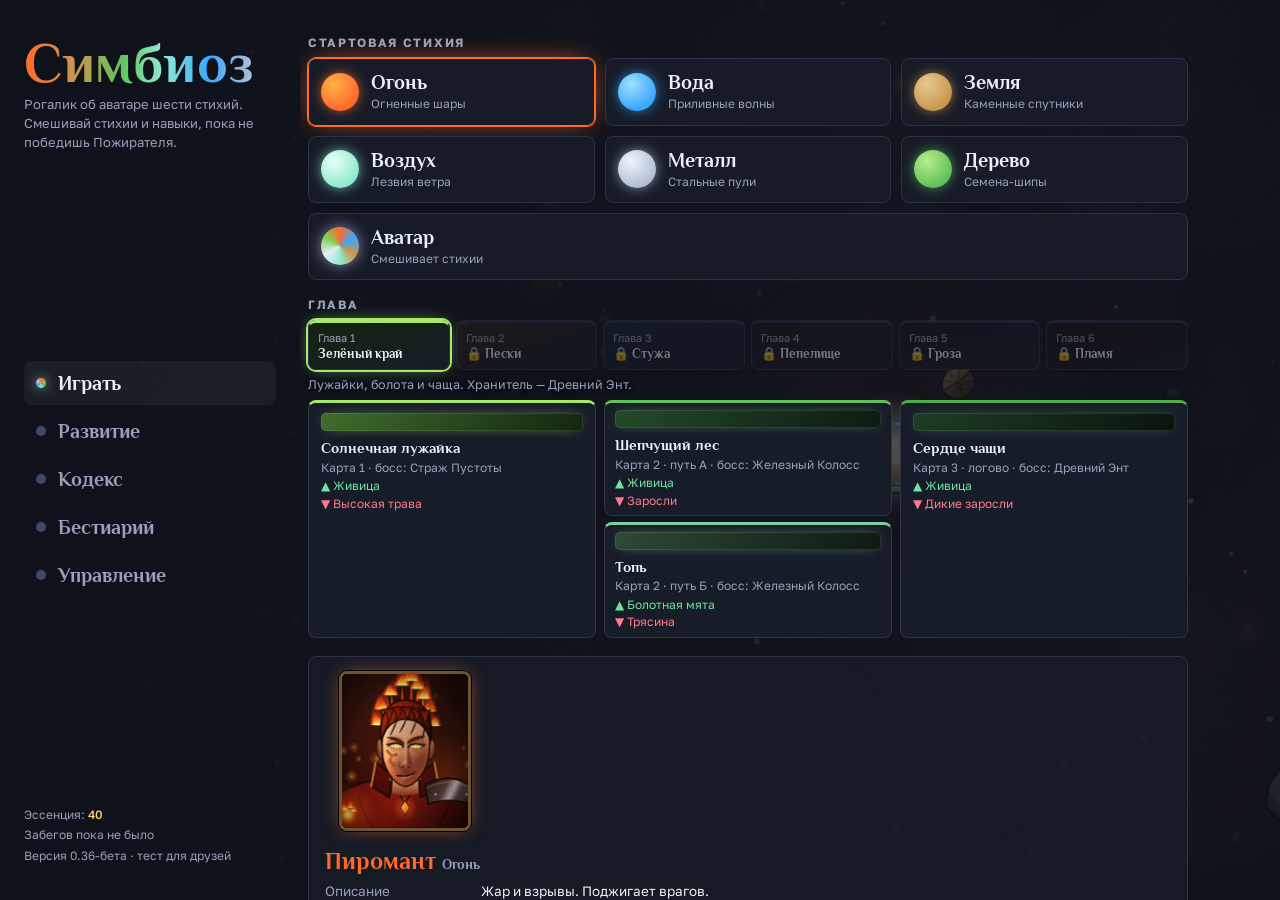
==== beta/index.html @ 923581d3 "Бета 0.36: главы и карты Co-Authored-By: Claude Opus 5.5 <noreply@anthropic.com> Claude-Session: htt" ====
<!doctype html><html><head><meta charset=utf8><meta name=viewport content="width=device-width,initial-scale=1,viewport-fit=cover"><style>:root{color-scheme:light;box-sizing:border-box;padding-top:env(safe-area-inset-top,0px);padding-bottom:env(safe-area-inset-bottom,0px)}html{scroll-padding-top:env(safe-area-inset-top,0px)}body{margin:0;padding:0;font:14px -apple-system,BlinkMacSystemFont,sans-serif;background:#fff;color:#000}img{max-width:100%}[hidden]:not([hidden=until-found i]){display:none!important}</style></head><body>
<title>Симбиоз</title>
<link rel="stylesheet" href="https://fonts.googleapis.com/css2?family=Golos+Text:wght@400;500;700&family=Philosopher:wght@400;700&display=swap">
<style>
/* Layout: full-bleed arena canvas; menu is a left nav + right panel over a live avatar demo; in a run the HUD is a thin top strip plus a Dota-style dock (portrait, skill row over HP/mana, ult, 6-slot backpack). Single dark look by choice. */
:root{
  --ground:#0f121b;--panel:#171c29;--panel2:#1e2435;--line:#2b3348;--line2:#3d4968;
  --text:#eceff7;--dim:#98a1ba;
  --fire:#ff6a2b;--water:#3aa7ff;--earth:#c9974f;--air:#8febd0;--metal:#b4c0d4;--wood:#62c15a;
  --xp:#b79bff;--hp:#e0485c;--mana:#4f8cff;--gold:#ffd36b;--danger:#ff4d5e;
  --f-display:'Philosopher',Georgia,serif;
  --f-body:'Golos Text',system-ui,-apple-system,'Segoe UI',Roboto,sans-serif;
  color-scheme:dark;
}
*{box-sizing:border-box}
html,body{height:100%}
body{margin:0;background:var(--ground);color:var(--text);font:400 15px/1.45 var(--f-body);overflow:hidden;-webkit-user-select:none;user-select:none;touch-action:none}
button{font:inherit;color:inherit;cursor:pointer}
button:focus-visible,input:focus-visible,summary:focus-visible{outline:2px solid var(--air);outline-offset:2px}
#stage{position:fixed;inset:0;overflow:hidden;background:var(--ground)}
#c{position:absolute;inset:0;display:block;touch-action:none}
[hidden]{display:none!important}

.orb{--s:34px;width:var(--s);height:var(--s);border-radius:50%;flex:none;background:radial-gradient(circle at 35% 30%,var(--c2),var(--c1) 70%);box-shadow:0 0 14px -2px var(--c1)}
.orb.dual{background:conic-gradient(from 200deg,var(--c1) 0 50%,var(--c2) 50% 100%);box-shadow:0 0 14px -2px var(--c1),0 0 14px -2px var(--c2)}
.orb.sm{--s:16px}
.coin{display:inline-block;width:.8em;height:.8em;border-radius:50%;background:radial-gradient(circle at 35% 30%,#fff1b8,var(--gold) 65%,#b98a1c);vertical-align:-1px;margin-right:.3em}

/* ---------- HUD ---------- */
#hud{position:absolute;inset:0;pointer-events:none;padding:calc(10px + env(safe-area-inset-top,0px)) 16px 0}
.top{display:flex;gap:16px;align-items:flex-start;justify-content:space-between}
.wavebox{display:grid;gap:2px;min-width:0;flex:0 1 260px}
.wl{font:700 18px/1.1 var(--f-display);letter-spacing:.02em;text-shadow:0 2px 10px rgba(0,0,0,.7)}
.wt{font:700 34px/1 var(--f-display);font-variant-numeric:tabular-nums;text-shadow:0 2px 12px rgba(0,0,0,.7)}
.ws{font-size:12.5px;color:var(--dim);max-width:36ch;text-shadow:0 1px 6px rgba(0,0,0,.8)}
.bossbar{flex:1 1 260px;max-width:560px;display:grid;gap:4px;justify-items:center;min-width:0}
.bossbar .bn{font:700 16px var(--f-display);letter-spacing:.05em;text-shadow:0 2px 10px rgba(0,0,0,.8);text-align:center}
.bar{position:relative;height:14px;background:rgba(255,255,255,.09);border-radius:3px;overflow:hidden;width:100%}
.bar i{position:absolute;inset:0;transform-origin:left center}
.bar span{position:absolute;inset:0;display:grid;place-items:center;font-size:11px;font-weight:700;letter-spacing:.04em;font-variant-numeric:tabular-nums;text-shadow:0 1px 2px rgba(0,0,0,.7)}
.bar em{position:absolute;right:7px;top:0;bottom:0;display:flex;align-items:center;font-style:normal;font-size:10px;font-weight:700;opacity:.85;text-shadow:0 1px 2px #000;font-variant-numeric:tabular-nums}
.bar.boss{height:12px}.bar.boss i{background:linear-gradient(90deg,#8d3dd0,#d58bff)}
.bar.hp i{background:linear-gradient(90deg,#c03247,#ff6b7f)}
.bar.mp i{background:linear-gradient(90deg,#2c63d6,#78aeff)}
.meta{display:grid;justify-items:end;gap:3px;flex:none}
.gold{font:700 24px/1 var(--f-display);color:var(--gold);font-variant-numeric:tabular-nums;text-shadow:0 2px 10px rgba(0,0,0,.7)}
.sub{font-size:12.5px;color:var(--dim);font-variant-numeric:tabular-nums;text-shadow:0 1px 6px rgba(0,0,0,.8)}
.ghost{pointer-events:auto;background:rgba(23,28,41,.7);border:1px solid var(--line);border-radius:4px;padding:4px 10px;font-size:12.5px;color:var(--dim)}
.ghost:hover{color:var(--text);border-color:var(--dim)}
.act{pointer-events:auto;background:var(--text);color:#10131c;border:0;border-radius:6px;padding:8px 14px;font-weight:700;font-size:13px}
.act:hover{background:#fff}
.toast{position:absolute;left:16px;right:16px;top:26%;text-align:center;font:700 clamp(22px,5vw,36px)/1.15 var(--f-display);text-shadow:0 2px 18px rgba(0,0,0,.85);animation:toast 2.6s ease both;pointer-events:none}
.fps{position:fixed;left:8px;bottom:8px;z-index:60;padding:2px 6px;border-radius:4px;background:rgba(0,0,0,.6);font:600 11px var(--f-body);color:#9fe0ff;pointer-events:none;font-variant-numeric:tabular-nums}
.hint{position:absolute;left:50%;top:86px;transform:translateX(-50%);width:max-content;max-width:min(520px,calc(100% - 32px));background:rgba(11,14,22,.93);border:1px solid var(--line2);border-left:3px solid #ffd36b;border-radius:10px;padding:10px 14px;font-size:14px;line-height:1.4;color:#dfe5f3;pointer-events:none;box-shadow:0 10px 30px -10px #000;animation:hintIn .35s ease both;z-index:5}
.hint b{display:block;color:#ffd36b;font:700 16px var(--f-display);margin-bottom:2px}
.hint kbd{display:inline-block;padding:0 6px;border:1px solid var(--line2);border-radius:4px;background:#1a2030;font:600 12px var(--f-body);color:#fff}
@keyframes hintIn{from{opacity:0;transform:translate(-50%,-8px)}}
.toast small{display:block;font:400 14px/1.4 var(--f-body);color:var(--dim);margin-top:6px}
@keyframes toast{0%{opacity:0;transform:translateY(8px)}10%{opacity:1;transform:none}82%{opacity:1}100%{opacity:0}}
#prompt{position:absolute;left:50%;transform:translateX(-50%);bottom:calc(var(--dockh,130px) + 18px + env(safe-area-inset-bottom,0px));padding:6px 14px;background:rgba(15,18,27,.85);border:1px solid var(--line2);border-radius:999px;font-size:13px;pointer-events:none}
#useBtn{position:absolute;left:50%;transform:translateX(-50%);bottom:calc(var(--dockh,130px) + 60px + env(safe-area-inset-bottom,0px))}
.dashbtn{display:none;position:absolute;right:calc(14px + env(safe-area-inset-right,0px));bottom:calc(var(--dockh,130px) + 24px + env(safe-area-inset-bottom,0px));width:70px;height:70px;border-radius:50%;place-items:center;pointer-events:auto;background:rgba(143,235,208,.14);border:2px solid rgba(143,235,208,.5);font-weight:700;font-size:12px;letter-spacing:.06em;text-transform:uppercase;touch-action:none}
@media (pointer:coarse){.dashbtn{display:grid}}

/* ---------- Dock ---------- */
#dock{--sz:56px;--isz:44px;position:absolute;left:50%;transform:translateX(-50%);bottom:calc(8px + env(safe-area-inset-bottom,0px));display:flex;align-items:flex-end;gap:12px;padding:10px 12px;background:linear-gradient(#1b2233,#121722);border:1px solid var(--line2);border-radius:12px;box-shadow:0 14px 40px -10px #000,inset 0 1px 0 rgba(255,255,255,.05);pointer-events:auto;max-width:calc(100% - 16px)}
.portrait{--p:0;--c1:#fff;--c2:#aaa;position:relative;width:84px;height:84px;border-radius:50%;flex:none;background:conic-gradient(var(--xp) calc(var(--p)*1%),rgba(255,255,255,.1) 0);display:grid;place-items:center}
.portrait .pin{width:72px;height:72px;border-radius:50%;background:#0f131c;display:grid;place-items:center;position:relative}
.portrait .orb{--s:44px}
.portrait.pframe{width:122px;height:146px;border-radius:10px 10px 4px 10px;padding:4px;display:block;background:linear-gradient(160deg,#6a5530,#2a2214 40%,#4a3c22 70%,#8a7040);box-shadow:0 0 0 1px #000,0 0 22px -6px var(--c1),inset 0 1px 0 rgba(255,255,255,.25)}
.pframe canvas{display:block;width:114px;height:138px;border-radius:7px 7px 2px 7px;background:#000}
.pframe .shine{position:absolute;inset:4px;border-radius:7px 7px 2px 7px;pointer-events:none;background:linear-gradient(180deg,rgba(255,255,255,.07),transparent 22%,transparent 62%,rgba(0,0,0,.7));box-shadow:inset 0 0 14px rgba(0,0,0,.7)}
.pframe .pname{position:absolute;left:9px;right:9px;bottom:14px;font:600 12.5px/1.1 var(--f-display);color:#fff;text-shadow:0 2px 4px #000,0 0 8px #000;pointer-events:none}
.pframe .pname small{display:block;font:700 8.5px var(--f-body);letter-spacing:.12em;text-transform:uppercase;color:var(--c1)}
.pframe .pxp{position:absolute;left:8px;right:8px;bottom:7px;height:5px;border-radius:3px;background:rgba(0,0,0,.65);box-shadow:0 0 0 1px #000;overflow:hidden}
.pframe .pxp i{display:block;height:100%;width:0;background:linear-gradient(90deg,#8a6a20,#ffd56a);box-shadow:0 0 6px #ffd56a}
.portrait.pframe b{right:-9px;top:-9px;bottom:auto;min-width:32px;height:32px;border-radius:50%;background:radial-gradient(circle at 35% 30%,#8a7040,#2a2010 75%);border:0;box-shadow:0 0 0 2px #000,0 0 0 3px #b89a50,0 3px 8px #000;color:#fff4d0}
.pframe.hurt{animation:phurt .9s ease-in-out infinite}
@keyframes phurt{50%{box-shadow:0 0 0 1px #000,0 0 26px 2px #d01010,inset 0 1px 0 rgba(255,255,255,.25)}}
.pdetail .mpc{float:right;width:132px;height:160px;margin:0 0 8px 14px;border-radius:8px;border:3px solid #6a5530;box-shadow:0 0 0 1px #000,0 0 20px -6px var(--c1);background:#000}
.portrait b{position:absolute;right:-2px;bottom:-2px;min-width:26px;height:26px;padding:0 6px;border-radius:13px;background:var(--panel2);border:1px solid var(--line2);display:grid;place-items:center;font:700 14px var(--f-display);font-variant-numeric:tabular-nums}
.hstats{width:150px;margin-left:10px;align-self:stretch;display:flex;flex-direction:column;justify-content:center;gap:3px;padding:2px 2px 2px 0}
.hstats .sh{font:600 9.5px var(--f-body);letter-spacing:.16em;text-transform:uppercase;color:#6a7591;margin:0 0 3px 2px;padding-bottom:4px;border-bottom:1px solid rgba(255,255,255,.07);display:flex;justify-content:space-between;gap:6px}
.hstats .sh b{color:var(--c1);letter-spacing:.06em;white-space:nowrap}
.st{--sc:#fff;display:grid;grid-template-columns:22px 1fr auto;align-items:center;gap:7px;padding:3px 6px 3px 3px;border-radius:6px;background:linear-gradient(90deg,rgba(255,255,255,.035),transparent);font-variant-numeric:tabular-nums;cursor:help;pointer-events:auto}
.st:hover{background:linear-gradient(90deg,rgba(255,255,255,.09),transparent)}
.st i{width:22px;height:22px;border-radius:6px;display:grid;place-items:center;background:radial-gradient(circle at 35% 30%,color-mix(in srgb,var(--sc) 35%,#000),#0b0e15 85%);box-shadow:inset 0 0 0 1px color-mix(in srgb,var(--sc) 45%,transparent),0 0 8px -3px var(--sc)}
.st svg{width:13px;height:13px;fill:none;stroke:var(--sc);stroke-width:2;stroke-linecap:round;stroke-linejoin:round}
.st span{font-size:11px;color:#93a0bc;white-space:nowrap}
.st b{font:700 14px var(--f-display);color:#f2f5fb;text-shadow:0 1px 2px #000}
.st.main{box-shadow:inset 0 0 0 1px color-mix(in srgb,var(--sc) 55%,transparent);background:linear-gradient(90deg,color-mix(in srgb,var(--sc) 18%,transparent),transparent)}
.st.main span::after{content:' ★';color:#ffd36b;font-size:10px}
.st .up{font-size:9px;color:#6fe3a0;margin-left:3px;font-family:var(--f-body)}
@media(max-width:760px){.hstats{display:none}}
.dmain{display:grid;gap:8px;min-width:0}
.skills{display:flex;gap:6px;align-items:flex-end}
.skrow{display:flex;gap:10px;align-items:flex-end}
.slot.pas{--sz:52px;border-radius:50%;border:2px solid #000;box-shadow:0 0 0 2px var(--c1),0 0 12px -2px var(--c1);background:#0c1018;cursor:pointer;overflow:visible;margin-bottom:4px}
.slot.pas canvas{width:100%;height:100%;border-radius:50%;display:block}
.slot.pas .pp{position:absolute;left:50%;bottom:-8px;transform:translateX(-50%);display:flex;gap:2px}
.slot.pas .pp b{width:9px;height:5px;border-radius:2px;background:#222a3a;border:1px solid #000}.slot.pas .pp b.on{background:var(--c1);box-shadow:0 0 5px var(--c1)}
.slot.pas.can{animation:pasp 1s infinite alternate}@keyframes pasp{to{box-shadow:0 0 0 2px #ffd36a,0 0 16px #ffd36a}}
.tip .pl{opacity:.45;margin-top:3px}.tip .pl.on{opacity:1}
@media(max-width:700px){.slot.pas{--sz:40px}}
.dbars{display:grid;gap:4px;min-width:0}
.dbars .bar{height:20px}.dbars .bar.mp{height:15px}
.slot{--c1:#4a5575;--c2:#8d99b8;position:relative;width:var(--sz);height:var(--sz);border-radius:9px;border:1px solid var(--line2);padding:0;overflow:hidden;color:#fff;background:radial-gradient(circle at 30% 22%,var(--c2) -20%,var(--c1) 62%,#0d1018 150%);box-shadow:inset 0 0 0 1px rgba(0,0,0,.35),0 0 14px -6px var(--c1);flex:none}
.slot.empty{background:rgba(255,255,255,.03);border:1px dashed var(--line2);box-shadow:none;color:var(--dim)}
.slot.ult.locked{filter:grayscale(.8);opacity:.6}
.slot.sk.auto{animation:autoPulse 1.6s ease-in-out infinite}
@keyframes autoPulse{50%{box-shadow:inset 0 0 0 2px #ffd36b,0 0 14px -2px #ffd36b}}
.slot .autob{position:absolute;right:3px;top:3px;min-width:14px;height:14px;padding:0 3px;border-radius:4px;background:#ffd36b;color:#1a1408;font:800 10px/14px var(--f-body);text-align:center;pointer-events:none}
.slot.ult{--sz:64px;width:64px;height:64px;border-color:var(--gold);box-shadow:inset 0 0 0 1px rgba(0,0,0,.35),0 0 18px -4px var(--c1)}
.slot:hover{border-color:#fff}
.slot .ic{position:absolute;inset:0;display:grid;place-items:center}
.slot .ic svg{width:58%;height:58%;filter:drop-shadow(0 1px 2px rgba(0,0,0,.6))}
.slot .key{position:absolute;left:3px;top:2px;font-size:11px;font-weight:700;color:#fff;text-shadow:0 1px 2px #000;padding:0 3px;background:rgba(0,0,0,.45);border-radius:3px}
.slot .cost{position:absolute;right:3px;bottom:2px;font-size:10.5px;font-weight:700;color:#9cc4ff;text-shadow:0 1px 2px #000;font-variant-numeric:tabular-nums}
.slot .lv{position:absolute;left:3px;bottom:3px;display:flex;gap:1.5px}
.slot .lv u{width:4px;height:4px;border-radius:50%;background:rgba(255,255,255,.28);text-decoration:none}
.slot .lv u.on{background:#fff}
.slot .cdov{position:absolute;inset:0;background:rgba(8,10,16,.74);transform-origin:bottom center;transform:scaleY(0)}
.slot .cdt{position:absolute;inset:0;display:grid;place-items:center;font:700 18px var(--f-display);text-shadow:0 1px 3px #000;font-variant-numeric:tabular-nums}
.slot.nomana{filter:saturate(.35) brightness(.72);border-color:#33508a}
.slot .ch{position:absolute;right:3px;top:2px;font-size:11px;font-weight:700;background:rgba(0,0,0,.55);padding:0 4px;border-radius:3px}
.slot.item{--sz:var(--isz);width:var(--isz);height:var(--isz)}
.bag{display:grid;grid-template-columns:repeat(3,var(--isz));gap:5px}
.bagbox{display:grid;gap:5px;justify-items:end}
.bagbox .gold{font-size:16px}
@media (max-width:760px){
  #dock{--sz:44px;--isz:34px;gap:8px;padding:8px;flex-wrap:wrap;justify-content:center}
  .portrait{width:56px;height:56px}.portrait .pin{width:48px;height:48px}.portrait .orb{--s:30px}.portrait b{min-width:20px;height:20px;font-size:12px}
  .portrait.pframe{width:74px;height:88px;padding:3px}.pframe canvas{width:68px;height:82px}.pframe .pname{display:none}.portrait.pframe b{min-width:24px;height:24px;font-size:12px;right:-7px;top:-7px}.pdetail .mpc{width:96px;height:116px}
  .slot.ult{--sz:50px;width:50px;height:50px}
  .slot .key{font-size:9px}.slot .cost{font-size:9px}
  .skills{gap:4px}
  .wt{font-size:26px}.wl{font-size:15px}
}
#tip{position:fixed;z-index:50;max-width:290px;padding:10px 12px;background:#0b0e16;border:1px solid var(--line2);border-radius:8px;font-size:13px;pointer-events:none;box-shadow:0 10px 30px -8px #000}
#tip .tn{font:700 17px var(--f-display);margin-bottom:2px}
#tip .tm{color:var(--dim);font-size:12px;margin-bottom:6px}
#tip .tm b{color:#9cc4ff;font-weight:500}
#tip .td{color:#cdd3e4}
#tip .tu{margin-top:6px;color:var(--dim);font-size:12px}
.slot .ic svg.ri{width:78%;height:78%}
.ri .a{fill:var(--c1);stroke:#05070c;stroke-width:.9;stroke-linejoin:round}
.ri .b{fill:var(--c2);stroke:#05070c;stroke-width:.7;stroke-linejoin:round}
.ri .h{fill:#fff;opacity:.55}.ri .d{fill:#0b0e16;opacity:.9}.ri .ff{fill:#ffd36b}
.slot.r1{outline:2px solid #6fe39a;outline-offset:-2px}
.slot.r2{outline:2px solid #5fb0ff;outline-offset:-2px}
.slot.r3{outline:2px solid #c47bff;outline-offset:-2px;box-shadow:0 0 12px -2px #c47bff}
.slot.r4{outline:2px solid #ffb347;outline-offset:-2px;box-shadow:0 0 16px -2px #ffb347;animation:rarGlow 2.2s ease-in-out infinite}
@keyframes rarGlow{50%{box-shadow:0 0 22px 0 #ffb347}}
.item[data-r]{border-color:color-mix(in srgb,var(--rc) 45%,var(--line));background:linear-gradient(180deg,color-mix(in srgb,var(--rc) 16%,transparent),transparent 70px),var(--panel2)}
.item .rar{font-weight:700}
#tip .tsyn{margin-top:6px;padding:6px 8px;border-radius:6px;background:rgba(255,255,255,.04);border:1px dashed var(--line2);font-size:12px;color:var(--dim)}
#tip .tsyn b{color:#c9b3ff}#tip .tsyn.on{border-style:solid;border-color:#c47bff;color:#e0d4ff}#tip .tsyn.on b{color:#ffd36b}
#tip .tst{margin-top:6px;display:grid;gap:3px;font-size:12.5px}
#tip .tst div{display:flex;justify-content:space-between;gap:10px}
#tip .tst i{font-style:normal;color:var(--dim);white-space:nowrap}#tip .tst i b{color:#e8eef8}


/* ---------- Overlays ---------- */
.overlay{position:absolute;inset:0;display:flex;padding:16px;overflow:auto;touch-action:pan-y;background:rgba(10,12,18,.82)}
.overlay>*{margin:auto}
h2.sec{margin:0 0 8px;font:700 12px/1.2 var(--f-body);letter-spacing:.14em;text-transform:uppercase;color:var(--dim)}
.chips{display:flex;flex-wrap:wrap;gap:6px}
.chip{display:inline-flex;align-items:center;gap:7px;padding:4px 10px 4px 7px;background:rgba(23,28,41,.85);border:1px solid var(--line);border-radius:999px;font-size:12.5px}
.chip b{font-weight:500}
.chip.stat{padding:3px 9px;color:var(--dim)}.chip.stat b{color:var(--text)}
.pips{display:inline-flex;gap:2px}
.pips u{width:5px;height:9px;border-radius:1px;background:rgba(255,255,255,.14);text-decoration:none}
.pips u.on{background:var(--c1)}
.btn{background:var(--text);color:#10131c;border:0;border-radius:6px;padding:11px 20px;font-weight:700}
.btn:hover{background:#fff}
.btn:disabled{opacity:.4;cursor:not-allowed}
.btn.alt{background:transparent;color:var(--text);border:1px solid var(--line2)}
.btn.alt:hover{border-color:var(--dim);background:transparent}
.btn.sm{padding:6px 12px;font-size:13px}
.btn.danger{background:transparent;color:var(--danger);border:1px solid #6a2b36}

/* menu */
#menu{position:absolute;inset:0;display:grid;grid-template-columns:minmax(230px,300px) minmax(0,1fr);background:linear-gradient(90deg,rgba(15,18,27,.97) 0,rgba(15,18,27,.9) 40%,rgba(15,18,27,.55) 100%)}
.mnav{padding:clamp(18px,4vh,36px) 24px;display:flex;flex-direction:column;justify-content:space-between;gap:20px;min-height:0}
h1{margin:0;font:700 clamp(40px,4.4vw,60px)/.95 var(--f-display);letter-spacing:.01em;background:linear-gradient(90deg,var(--fire),var(--earth) 22%,var(--wood) 42%,var(--air) 60%,var(--water) 80%,var(--metal));-webkit-background-clip:text;background-clip:text;color:transparent;width:fit-content}
.tag{margin:6px 0 0;color:var(--dim);font-size:13px;max-width:30ch}
.tabs{display:grid;gap:4px}
.tab{display:flex;align-items:center;gap:12px;text-align:left;background:none;border:0;border-radius:8px;padding:11px 12px;font:700 20px var(--f-display);color:var(--dim)}
.tab::before{content:"";width:10px;height:10px;border-radius:50%;background:var(--line2);flex:none}
.tab:hover{color:var(--text)}
.tab.on{color:var(--text);background:rgba(255,255,255,.05)}
.tab.on::before{background:conic-gradient(var(--fire),var(--earth),var(--wood),var(--air),var(--water),var(--metal),var(--fire));box-shadow:0 0 12px -1px var(--air)}
.mfoot{font-size:12px;color:var(--dim);display:grid;gap:3px}
.mfoot b{color:var(--gold);font-weight:500}
.mpanel{padding:clamp(18px,4vh,36px) 24px clamp(18px,4vh,36px) 8px;overflow:auto;touch-action:pan-y;min-width:0}
.mpanel>section{display:grid;gap:18px;max-width:880px}
.picks{display:grid;grid-template-columns:repeat(3,minmax(0,1fr));gap:10px}
.pick.ava{grid-column:1/-1}.pick.ava .orb{background:conic-gradient(#ff6a2b,#3aa7ff,#c9974f,#8febd0,#e8eef8,#7fd15a,#ff6a2b)!important;box-shadow:0 0 14px rgba(216,200,255,.6)}
.pick{display:grid;grid-template-columns:auto 1fr;gap:3px 12px;align-items:center;text-align:left;padding:12px;background:rgba(23,28,41,.9);border:1px solid var(--line);border-radius:8px;min-width:0}
.pick .orb{--s:38px;grid-row:1/3}
.pick b{font:700 20px/1.1 var(--f-display)}
.pick small{color:var(--dim);font-size:12px;line-height:1.35}
.pick.on{border-color:var(--c1);box-shadow:0 0 0 1px var(--c1),0 0 28px -8px var(--c1)}
.pick:hover{border-color:var(--c1)}
.pdetail{display:grid;gap:8px;padding:14px 16px;background:rgba(23,28,41,.8);border:1px solid var(--line);border-radius:8px}
.pdetail h3{margin:0;font:700 24px var(--f-display)}
.pdetail dl{display:grid;grid-template-columns:auto 1fr;gap:4px 14px;margin:0;font-size:13.5px}
.pdetail dt{color:var(--dim)}.pdetail dd{margin:0}
.playrow{display:flex;gap:12px;align-items:center;flex-wrap:wrap}
.maps{grid-template-columns:repeat(2,minmax(0,1fr))}
.msw{grid-row:1/3;width:38px;height:38px;border-radius:9px;background:linear-gradient(135deg,var(--a),var(--b));box-shadow:inset 0 0 0 1px rgba(255,255,255,.12),0 0 16px -4px var(--c1)}
.metas{display:grid;grid-template-columns:repeat(auto-fill,minmax(235px,1fr));gap:10px}
.meta-card{display:grid;gap:6px;padding:12px 14px;background:rgba(23,28,41,.9);border:1px solid var(--line);border-radius:8px}
.meta-card h4{margin:0;font:700 18px var(--f-display)}
.meta-card p{margin:0;font-size:13px;color:var(--dim)}
.meta-card .row{display:flex;justify-content:space-between;align-items:center;gap:8px}
.ess{font:700 22px var(--f-display);color:#9fe0ff}
details{background:rgba(23,28,41,.85);border:1px solid var(--line);border-radius:8px;padding:2px 14px}
summary{cursor:pointer;padding:11px 0;font:700 18px var(--f-display)}
details>div{padding:2px 0 14px;display:grid;gap:8px}
.cx{display:grid;grid-template-columns:auto 1fr;gap:3px 12px;align-items:start;font-size:13.5px;padding:6px 0;border-top:1px solid var(--line)}
.cx:first-child{border-top:0}
.bs{display:grid;grid-template-columns:repeat(auto-fill,minmax(250px,1fr));gap:10px}
.be{display:grid;grid-template-columns:72px 1fr;gap:4px 12px;padding:12px;border:1px solid var(--line);border-radius:8px;background:rgba(255,255,255,.03)}
.be .ic{grid-row:1/4;width:64px;height:64px;border-radius:50%;margin:4px;background:radial-gradient(circle at 50% 45%,color-mix(in srgb,var(--bc) 22%,#1a2030),#0b0e16 72%)}
.be .ic.phys{box-shadow:0 0 0 3px #ff5a4a,0 0 0 6px rgba(255,90,74,.25);clip-path:none;outline:2px dashed #ff5a4a;outline-offset:5px}
.be .ic.magic{box-shadow:0 0 0 3px #5ab0ff,0 0 16px 3px #5ab0ff}
.be .ic.mixed{box-shadow:0 0 0 3px #ff5a4a,0 0 0 6px #5ab0ff}
.be strong{font:700 17px var(--f-display)}
.be .tp{font-size:11px;letter-spacing:.08em;text-transform:uppercase;font-weight:700}
.be .tp.phys{color:#ff7a6a}.be .tp.magic{color:#7ac0ff}.be .tp.mixed{color:#e0a8ff}
.be .bst{grid-column:2;font-size:12.5px;color:#c5cbdd}.be p{grid-column:1/-1;margin:4px 0 0;font-size:12.5px;color:var(--dim)}
.cx b{font-weight:500}.cx span{color:var(--dim)}
.kgrid{display:grid;grid-template-columns:repeat(auto-fill,minmax(250px,1fr));gap:6px 20px}
.krow{display:flex;justify-content:space-between;align-items:center;gap:10px;padding:5px 0;border-bottom:1px solid var(--line);font-size:14px}
.kbtn{min-width:78px;padding:5px 10px;background:var(--panel2);border:1px solid var(--line2);border-radius:5px;font-weight:700;font-size:13px}
.kbtn.listen{border-color:var(--air);color:var(--air)}
.setrow{display:flex;gap:16px;align-items:center;flex-wrap:wrap}
input[type=range]{accent-color:var(--air)}
@media (max-width:760px){
  #menu{grid-template-columns:minmax(0,1fr);grid-template-rows:auto minmax(0,1fr);background:rgba(15,18,27,.93)}
  .mnav{padding:12px 16px 4px;flex-direction:column;gap:8px}
  .tabs{grid-auto-flow:column;grid-auto-columns:1fr;overflow:auto}
  .tab{font-size:15px;padding:8px;justify-content:center}.tab::before{display:none}
  .mfoot{display:none}.tag{display:none}h1{font-size:40px}
  .mpanel{padding:10px 16px 16px}
  .picks{grid-template-columns:repeat(2,minmax(0,1fr))}
}

/* level up */
.lu{width:min(880px,100%);display:grid;gap:16px}
.lu h3,.go h3{margin:0;font:700 clamp(30px,6vw,46px)/1 var(--f-display)}
.lu p.s{margin:0;color:var(--dim)}
.cards{display:grid;grid-template-columns:repeat(auto-fit,minmax(215px,1fr));gap:12px}
button.card{position:relative;display:grid;grid-template-columns:44px 1fr;gap:2px 14px;text-align:left;padding:16px;background:var(--panel);border:1px solid var(--line);border-radius:8px;min-width:0}
button.card .orb{grid-column:1;grid-row:1/4;--s:44px;align-self:start}
button.card .tg{grid-column:2;font-size:11px;letter-spacing:.12em;text-transform:uppercase;color:var(--c1)}
button.card strong{grid-column:2;font:700 21px/1.15 var(--f-display)}
button.card em{grid-column:2;font-style:normal;font-size:12.5px;color:var(--dim)}
button.card p{grid-column:1/-1;margin:10px 0 0;color:#c5cbdd;font-size:14px}
button.card.pv{grid-template-columns:1fr}
button.card.pv .orb{display:none}
button.card.pv .tg,button.card.pv strong,button.card.pv em{grid-column:1}
button.card .cprev{grid-column:1;width:100%;height:104px;margin:-4px 0 10px;border-radius:6px;background:radial-gradient(ellipse at 50% 62%,color-mix(in srgb,var(--c1) 24%,#0d1019),#080a11 78%);border:1px solid rgba(255,255,255,.07)}
button.card.pv kbd{z-index:2;background:rgba(6,8,14,.6)}
button.card .cm{grid-column:1/-1;margin-top:6px;font-size:12px;color:#9cc4ff}
button.card kbd{position:absolute;top:10px;right:12px;font:500 11px var(--f-body);color:var(--dim);border:1px solid var(--line);border-radius:3px;padding:0 5px}
button.card:hover,button.card:focus-visible{border-color:var(--c1);box-shadow:0 0 0 1px var(--c1),0 12px 30px -14px var(--c1);outline:none;transform:translateY(-2px)}
button.card.fuse{background:linear-gradient(var(--panel),var(--panel)) padding-box,linear-gradient(120deg,var(--c1),var(--c2)) border-box;border:1px solid transparent}
button.card.fuse .tg{background:linear-gradient(90deg,var(--c1),var(--c2));-webkit-background-clip:text;background-clip:text;color:transparent;font-weight:700}

/* tree */
.tr{width:min(1040px,100%);margin:auto;display:grid;gap:12px;background:var(--panel);border:1px solid var(--line);border-radius:12px;padding:16px}
.trh{display:flex;justify-content:space-between;align-items:center;gap:12px}
.trh h3{margin:0;font:700 30px var(--f-display)}.trh p{margin:2px 0 0;color:var(--dim);font-size:13px}
.trb{display:grid;grid-template-columns:230px minmax(0,1fr);gap:14px}
.trl{display:grid;gap:5px;align-content:start;max-height:70vh;overflow:auto}
.trl h4{margin:8px 0 2px;font-size:11px;letter-spacing:.14em;text-transform:uppercase;color:var(--dim)}
.trl button{display:flex;align-items:center;justify-content:space-between;gap:8px;text-align:left;padding:5px 8px;border:1px solid var(--line);border-radius:6px;background:rgba(255,255,255,.03);font-size:14px}
.trl button small{color:var(--dim);font-size:11px}
.trl button.sel{border-color:var(--c1,#9cc4ff);box-shadow:0 0 0 1px var(--c1,#9cc4ff)}
.trl button.lock{opacity:.45}
.trl button .tl{flex:1;display:grid;gap:1px;min-width:0}.trl button .tl b{font-weight:500}
.trl .tth{width:52px;height:30px;flex:none;border-radius:5px;background:radial-gradient(circle,#1d2333,#0c0f17);box-shadow:inset 0 0 0 1px rgba(255,255,255,.06)}
.rtag{font-size:10px;letter-spacing:.06em;text-transform:uppercase;font-weight:700}
.trl h4 .eo{display:inline-block;width:9px;height:9px;border-radius:50%;margin-right:6px;background:var(--ec);box-shadow:0 0 6px var(--ec)}
.trpv{width:100%;max-width:440px;height:auto;aspect-ratio:440/208;border-radius:8px;background:radial-gradient(circle at 50% 60%,#1d2333,#0b0e15);box-shadow:inset 0 0 0 1px var(--line)}
.trr{display:grid;gap:10px;align-content:start}
.trr .th{display:flex;justify-content:space-between;gap:10px;flex-wrap:wrap;align-items:center}
.trr .th strong{font:700 24px var(--f-display)}.trr .th span{color:var(--dim);font-size:13px}
.nd{display:grid;grid-template-columns:1fr auto;gap:2px 12px;padding:12px;border:1px solid var(--line);border-radius:8px;background:rgba(255,255,255,.03)}
.nd strong{font:700 17px var(--f-display)}.nd p{grid-column:1;margin:2px 0 0;color:#c5cbdd;font-size:13.5px}
.nd .pips{display:flex;gap:4px;align-items:center}.nd .pips i{width:11px;height:11px;border-radius:50%;border:1px solid var(--c1,#9cc4ff)}.nd .pips i.on{background:var(--c1,#9cc4ff)}
.nd button{grid-column:2;grid-row:1/3;align-self:center;padding:8px 14px;border-radius:6px;background:var(--c1,#4a7bd0);color:#0b0d14;font-weight:700}
.nd button:disabled{opacity:.35;background:#555;color:#ddd}
.nd .rq{grid-column:1;font-size:12px;color:#e0a46a}
.nd.max{border-color:var(--c1)}
#treeBtn.has{animation:trp 1.1s infinite alternate;border-color:#ffd36a;color:#ffd36a}
@keyframes trp{to{box-shadow:0 0 14px #ffd36a}}
@media(max-width:700px){.trb{grid-template-columns:1fr}.trl{max-height:22vh;grid-template-columns:1fr 1fr}}

/* shop */
.shop{width:min(1000px,100%);display:grid;grid-template-columns:minmax(0,1fr) 250px;gap:16px;background:var(--panel);border:1px solid var(--line);border-radius:12px;padding:18px}
.shop-head{grid-column:1/-1;display:flex;justify-content:space-between;align-items:center;gap:12px;flex-wrap:wrap}
.shop-head h3{margin:0;font:700 28px var(--f-display)}
.shop-head p{margin:2px 0 0;color:var(--dim);font-size:13px;font-style:italic}
.mtabs{display:flex;gap:6px;flex-wrap:wrap}
.mtabs .btn{padding:6px 12px;font-size:13px}.mtabs .btn.on{background:var(--text);color:#10131c}
.stock{display:grid;grid-template-columns:repeat(auto-fill,minmax(215px,1fr));gap:10px;align-content:start}
.item{--c1:#4a5575;--c2:#8d99b8;display:grid;grid-template-columns:44px 1fr;gap:4px 12px;padding:12px;background:var(--panel2);border:1px solid var(--line);border-radius:8px;text-align:left;min-width:0}
.item .slot{--sz:44px;grid-row:1/3;pointer-events:none}
.item strong{font:700 17px/1.15 var(--f-display)}
.item .tags{font-size:11px;color:var(--dim);letter-spacing:.06em;text-transform:uppercase}
.item p{grid-column:1/-1;margin:2px 0 0;font-size:13px;color:#c5cbdd}
.item .buy{grid-column:1/-1;display:flex;justify-content:space-between;align-items:center;margin-top:4px}
.item.sold{opacity:.4}
.price{font:700 16px var(--f-display);color:var(--gold);font-variant-numeric:tabular-nums}
.price.no{color:var(--danger)}
.bagside{display:grid;gap:10px;align-content:start}
.bagside .bag{--isz:52px}
.bagside .hint{font-size:12px;color:var(--dim)}
@media (max-width:760px){.shop{grid-template-columns:1fr}}

.ascrow{display:flex;align-items:center;gap:12px;margin-top:12px;padding:10px 12px;border:1px solid var(--line);border-radius:10px;background:var(--panel2)}
.ascrow>div{flex:1;display:grid;gap:2px}.ascrow b{font:700 16px var(--f-display)}
.gowhy{margin:0;padding:10px 12px;border-radius:8px;background:rgba(255,77,94,.1);border:1px solid rgba(255,77,94,.35);color:#ffc2c8;font-size:14px}
.gowhy b{color:#fff}
.dmgl{display:grid;gap:5px;max-height:220px;overflow:auto}
.dmgl .dr{display:grid;grid-template-columns:minmax(0,150px) 1fr 84px;gap:10px;align-items:center;font-size:13px}
.dmgl .dr span{white-space:nowrap;overflow:hidden;text-overflow:ellipsis}
.dmgl .dr i{display:block;height:8px;border-radius:4px;background:linear-gradient(90deg,var(--c1,#9cc4ff),color-mix(in srgb,var(--c1,#9cc4ff) 55%,#fff));min-width:2px}
.dmgl .dr b{text-align:right;font-variant-numeric:tabular-nums;color:#c5cbdd;font-weight:500}
.go{width:min(580px,100%);display:grid;gap:16px;background:var(--panel);border:1px solid var(--line);border-radius:12px;padding:24px}
.go dl{display:grid;grid-template-columns:repeat(4,minmax(0,1fr));gap:10px;margin:0}
.go dl div{background:var(--panel2);border-radius:6px;padding:10px 12px}
.go dt{font-size:11px;letter-spacing:.1em;text-transform:uppercase;color:var(--dim)}
.go dd{margin:2px 0 0;font:700 24px/1.1 var(--f-display);font-variant-numeric:tabular-nums}
.go .row{display:flex;flex-wrap:wrap;gap:10px;align-items:center}
.pausebox{width:min(520px,100%);display:grid;gap:12px;justify-items:start;background:var(--panel);border:1px solid var(--line);border-radius:12px;padding:22px 26px}
.pausebox h3{margin:0;font:700 34px/1 var(--f-display)}
.sgrid{display:grid;grid-template-columns:repeat(2,minmax(0,1fr));gap:2px 24px;width:100%;font-size:13px}
.sgrid div{display:flex;justify-content:space-between;gap:12px;border-bottom:1px solid var(--line);padding:4px 0}
.sgrid span{color:var(--dim)}.sgrid b{font-weight:500;font-variant-numeric:tabular-nums}
@media (max-width:480px){.sgrid{grid-template-columns:minmax(0,1fr)}.go dl{grid-template-columns:repeat(2,minmax(0,1fr))}}
@media (prefers-reduced-motion:reduce){.toast{animation:none}button.card:hover{transform:none}}

#biome{position:absolute;left:50%;top:11%;transform:translateX(-50%);width:min(580px,calc(100% - 32px));text-align:center;pointer-events:none;animation:biomeIn 7s ease both}
#biome .bn{font:700 42px/1.05 var(--f-display);text-shadow:0 2px 28px var(--bc,#fff),0 0 2px #000}
#biome .bs{color:#c5cbdd;font-size:14px;margin:6px 0 12px;text-shadow:0 1px 8px #000}
#biome .bm{display:grid;gap:6px;text-align:left}
#biome .bm div{padding:8px 12px;border-radius:6px;background:rgba(16,19,28,.82);border:1px solid var(--line);font-size:13.5px;line-height:1.35}
#biome .bm b{margin-right:8px}
.sagecard{display:flex;align-items:center;gap:10px;text-align:left;padding:10px 12px;border-color:var(--c1)}
.sagecard .price{margin-left:auto}
.sagecard small{opacity:.7}
.up{color:#6fe3a0}.dn{color:#ff7a8a}.fo{color:#c9a6ff}
@keyframes biomeIn{0%{opacity:0;transform:translate(-50%,-14px)}6%,88%{opacity:1;transform:translate(-50%,0)}100%{opacity:0}}
#fade{position:absolute;inset:0;pointer-events:none;opacity:0;background:radial-gradient(circle at 50% 50%,var(--fc,#fff),#05060a 85%)}
#fade.fgo{animation:fadeGo 1.5s ease}
@keyframes fadeGo{0%{opacity:0}26%{opacity:.96}100%{opacity:0}}
.ws.mp{max-width:46ch;line-height:1.35}
.route{display:grid;grid-template-columns:repeat(3,minmax(0,1fr));gap:8px}
.rt{display:grid;gap:2px;padding:10px 12px;background:var(--panel);border:1px solid var(--line);border-radius:8px;border-top:3px solid var(--c1)}
.rt .msw{width:100%;height:18px;margin-bottom:6px;border-radius:5px;background:linear-gradient(135deg,var(--a),var(--b));box-shadow:inset 0 0 0 1px rgba(255,255,255,.1),0 0 14px -6px var(--c1)}
.rt b{font:700 15px/1.15 var(--f-display)}.rt small{color:var(--dim);font-size:12px}.rt em{font-style:normal;font-size:12px;line-height:1.3}
@media (max-width:760px){.route{grid-template-columns:repeat(2,minmax(0,1fr))}}
/* главы */
.chrow{display:grid;grid-template-columns:repeat(6,minmax(0,1fr));gap:6px}
.chb{display:grid;gap:1px;text-align:left;padding:7px 9px;border-radius:8px;border:1px solid var(--line);background:linear-gradient(160deg,var(--b),var(--panel));color:inherit;cursor:pointer;border-top:3px solid var(--c1)}
.chb small{color:var(--dim);font-size:11px}.chb b{font:700 13px/1.15 var(--f-display)}
.chb.on{box-shadow:0 0 0 2px var(--c1),0 0 18px -6px var(--c1)}
.chb:disabled{opacity:.45;cursor:default;border-top-color:var(--line)}
.rfork{display:grid;gap:6px}.rfork .rt{padding:7px 10px}
@media(max-width:760px){.chrow{grid-template-columns:repeat(3,minmax(0,1fr))}.route{grid-template-columns:1fr}}
.route>.rt{align-content:start}
</style>

<div id="stage">
  <canvas id="c"></canvas>

  <div id="hud" hidden>
    <div class="top">
      <div class="wavebox">
        <div class="wl" id="waveL">Волна 1 / 12</div>
        <div class="wt" id="waveT">1:00</div>
        <div class="ws" id="waveS"></div>
        <div class="ws mp" id="mapS"></div>
      </div>
      <div class="bossbar" id="boss" hidden><div class="bn" id="bossN"></div><div class="bar boss"><i id="bossF"></i></div></div>
      <div class="meta">
        <div class="gold" id="gold"><span class="coin"></span>0</div>
        <div class="sub" id="kl">0 убито</div>
        <button id="treeBtn" class="ghost" type="button">Навыки (T)</button>
        <button id="pauseBtn" class="ghost" type="button">Пауза</button>
        <button id="skipBtn" class="act" type="button" hidden>Начать волну</button>
      </div>
    </div>
    <div id="biome" hidden></div>
    <div id="toast" class="toast" hidden></div>
    <div id="hint" class="hint" hidden></div>
    <div id="fps" class="fps" hidden></div>
    <div id="prompt" hidden></div>
    <button id="useBtn" class="act" type="button" hidden>Торговец</button>
    <button id="dashBtn" class="dashbtn" type="button">Рывок</button>
    <div id="dock">
      <div class="portrait pframe" id="portrait"><canvas id="pc"></canvas><div class="shine"></div><div class="pname"><small id="pel"></small><span id="pname"></span></div><div class="pxp"><i id="pxpF"></i></div><b id="portLv">1</b><span class="orb" id="portOrb" hidden></span></div>
      <div class="hstats" id="hstats"></div>
      <div class="dmain">
        <div class="skrow"><div id="pasw"></div><div class="skills" id="skills"></div></div>
        <div class="dbars">
          <div class="bar hp"><i id="hpF"></i><span id="hpT"></span><em id="hpR"></em></div>
          <div class="bar mp"><i id="mpF"></i><span id="mpT"></span><em id="mpR"></em></div>
        </div>
      </div>
      <div class="bagbox">
        <div class="bag" id="bag"></div>
        <div class="gold" id="gold2"><span class="coin"></span>0</div>
      </div>
    </div>
  </div>

  <div id="menu">
    <div class="mnav">
      <div>
        <h1>Симбиоз</h1>
        <p class="tag">Рогалик об аватаре шести стихий. Смешивай стихии и навыки, пока не победишь Пожирателя.</p>
      </div>
      <div class="tabs" id="tabs"></div>
      <div class="mfoot"><span id="essLine"></span><span id="bestLine"></span><span>Версия 0.36-бета · тест для друзей</span></div>
    </div>
    <div class="mpanel" id="mpanel"></div>
  </div>

  <div id="levelup" class="overlay" hidden>
    <div class="lu">
      <div><h3 id="luT">Новый уровень</h3><p class="s">Выбери одно усиление. Клавиши 1, 2, 3 тоже работают.</p></div>
      <div class="cards" id="cards"></div>
    </div>
  </div>

  <div id="shop" class="overlay" hidden></div>

  <div id="tree" class="overlay" hidden>
    <div class="tr">
      <div class="trh"><div><h3>Древо навыков</h3><p class="s" id="trSp"></p></div><button class="btn alt" id="trClose" type="button">Закрыть (T)</button></div>
      <div class="trb"><div class="trl" id="trList"></div><div class="trr" id="trDet"></div></div>
    </div>
  </div>

  <div id="pause" class="overlay" hidden>
    <div class="pausebox">
      <h3>Пауза</h3>
      <div class="sgrid" id="sgrid"></div>
      <div class="chips" id="pBuild"></div>
      <div class="playrow">
        <button class="btn" id="resume" type="button">Продолжить</button>
        <button class="btn alt" id="quit" type="button">Выйти в меню</button>
      </div>
    </div>
  </div>

  <div id="over" class="overlay" hidden>
    <div class="go">
      <h3 id="goT">Аватар пал</h3>
      <dl>
        <div><dt>Волна</dt><dd id="goW">1</dd></div>
        <div><dt>Уровень</dt><dd id="goLv">1</dd></div>
        <div><dt>Убито</dt><dd id="goK">0</dd></div>
        <div><dt>Эссенция</dt><dd id="goE">0</dd></div>
      </dl>
      <p class="gowhy" id="goWhy" hidden></p>
      <div><h2 class="sec">Урон по источникам</h2><div class="dmgl" id="goDmg"></div></div>
      <div><h2 class="sec">Твоя сборка</h2><div class="chips" id="goBuild"></div></div>
      <div class="row">
        <button class="btn" id="again" type="button">В меню</button>
        <button class="btn alt" id="endless" type="button" hidden>Продолжить в бесконечном режиме</button>
        <span id="goBest" class="sub"></span>
      </div>
    </div>
  </div>

  <div id="fade"></div>
  <div id="tip" hidden></div>
</div>
<script>
/* Симбиоз — «живописные» портреты героев. Всё рисуется кодом в пространстве 200×200.
   PORTRAIT.draw(ctx, key, t, hp01) — ctx уже отмасштабирован под 200×200. */
(function(){
const TAU=Math.PI*2;
function hex(h){const n=parseInt(h.slice(1),16);return[n>>16,n>>8&255,n&255]}
function rgba(h,a){const[r,g,b]=hex(h);return`rgba(${r},${g},${b},${a})`}
function mix(a,b,t){const A=hex(a),B=hex(b);return'#'+A.map((v,i)=>Math.round(v+(B[i]-v)*t).toString(16).padStart(2,'0')).join('')}
function LG(c,x0,y0,x1,y1,s){const g=c.createLinearGradient(x0,y0,x1,y1);s.forEach(a=>g.addColorStop(a[0],a[1]));return g}
function RG(c,x,y,r,s,r0,fx,fy){const g=c.createRadialGradient(fx??x,fy??y,r0||0,x,y,r);s.forEach(a=>g.addColorStop(a[0],a[1]));return g}
function ell(c,x,y,rx,ry,rot){c.beginPath();c.ellipse(x,y,Math.max(.01,rx),Math.max(.01,ry),rot||0,0,TAU)}
function glow(c,x,y,r,col,a){c.save();c.globalCompositeOperation='lighter';c.fillStyle=RG(c,x,y,r,[[0,rgba(col,a)],[.35,rgba(col,a*.45)],[1,rgba(col,0)]]);c.fillRect(x-r,y-r,r*2,r*2);c.restore()}
function soft(c,x,y,r,col,a,op){c.save();if(op)c.globalCompositeOperation=op;c.fillStyle=RG(c,x,y,r,[[0,rgba(col,a)],[1,rgba(col,0)]]);c.fillRect(x-r,y-r,r*2,r*2);c.restore()}
function stroke(c,col,w,a){c.save();c.globalAlpha=a??1;c.strokeStyle=col;c.lineWidth=w;c.lineCap='round';c.lineJoin='round';c.stroke();c.restore()}
// детерминированный шум
function hv(n){const s=Math.sin(n*127.1+311.7)*43758.5453;return s-Math.floor(s)}
const INK='#120a08';

/* ---------- зерно ---------- */
let GRAIN=null;
function grain(){if(GRAIN)return GRAIN;const cv=document.createElement('canvas');cv.width=cv.height=200;const c=cv.getContext('2d'),d=c.createImageData(200,200);
 for(let i=0;i<d.data.length;i+=4){const v=110+Math.random()*90;d.data[i]=d.data[i+1]=d.data[i+2]=v;d.data[i+3]=255}c.putImageData(d,0,0);return GRAIN=cv}

/* ---------- голова ---------- */
function headPath(c,H){const w=H.hw,j=H.jaw,cx=100,top=H.top||50,ch=H.chin||148;
 c.beginPath();c.moveTo(cx,top);
 c.bezierCurveTo(cx+w*.78,top,cx+w,top+14,cx+w,top+38);
 c.bezierCurveTo(cx+w,top+52,cx+w*.98,top+60,cx+w*.93,top+66);
 c.bezierCurveTo(cx+w*j,ch-16,cx+w*.42,ch-2,cx,ch);
 c.bezierCurveTo(cx-w*.42,ch-2,cx-w*j,ch-16,cx-w*.93,top+66);
 c.bezierCurveTo(cx-w*.98,top+60,cx-w,top+52,cx-w,top+38);
 c.bezierCurveTo(cx-w,top+14,cx-w*.78,top,cx,top);c.closePath()}

function ears(c,H){const S=H.skin;for(const s of[-1,1]){const x=100+s*(H.hw-1);
 c.beginPath();c.moveTo(x,90);c.bezierCurveTo(x+s*9,84,x+s*10,104,x+s*3,114);c.lineTo(x,112);c.closePath();
 c.fillStyle=LG(c,x,88,x+s*10,112,[[0,S[1]],[1,S[2]]]);c.fill();stroke(c,INK,1.6,.7);
 c.beginPath();c.moveTo(x+s*2,94);c.bezierCurveTo(x+s*6,92,x+s*6,104,x+s*2,108);stroke(c,S[2],1.6,.6)}}

function skin(c,H,m,L){
 const S=H.skin,cx=100,w=H.hw;
 headPath(c,H);
 c.fillStyle=LG(c,cx-w,H.top||50,cx+w*.9,H.chin||148,[[0,S[0]],[.45,S[1]],[1,S[2]]]);c.fill();
 c.save();headPath(c,H);c.clip();
 // формы лица
 soft(c,cx+w*.95,112,w*.9,S[2],.55,'multiply');            // теневая сторона
 soft(c,cx,152,46,S[2],.7,'multiply');                      // под челюстью
 for(const s of[-1,1])soft(c,cx+s*w*.42,95,13,S[2],.55,'multiply'); // глазницы
 soft(c,cx-w*.35,70,30,'#ffffff',.22,'screen');            // лоб
 for(const s of[-1,1])soft(c,cx+s*w*.55,116,13,H.blush||'#d0503a',.18,'multiply'); // скулы
 soft(c,cx-w*.6,108,12,'#ffffff',.16,'screen');             // блик скулы
 soft(c,cx,141,10,'#ffffff',.14,'screen');                  // подбородок
 if(H.stub){c.globalAlpha=H.stub;for(let i=0;i<420;i++){const a=hv(i)*TAU,r=hv(i+.5);const x=cx+(hv(i+1.3)-.5)*w*1.9,y=118+hv(i+2.7)*34;
   if(y<126&&Math.abs(x-cx)<10)continue;c.fillStyle=hv(i+9)>.5?'#2a1a12':'#3c2a20';c.fillRect(x,y,.9,.9)}c.globalAlpha=1;
   soft(c,cx,138,30,'#3a2a24',.25*H.stub*2,'multiply')}
 if(H.bark){c.globalAlpha=.55;for(let i=0;i<26;i++){const x=cx-w+hv(i)*w*2,y=50+hv(i+3)*90,l=8+hv(i+7)*16;c.beginPath();c.moveTo(x,y);c.bezierCurveTo(x+2,y+l*.3,x-2,y+l*.6,x+1,y+l);stroke(c,S[2],1.1+hv(i)*0.9,.6)}c.globalAlpha=1}
 // римлайт стихии
 c.globalCompositeOperation='lighter';
 c.save();c.translate(L.rx*3,0);headPath(c,H);c.restore();
 c.lineWidth=7;c.strokeStyle=rgba(H.rim,.38);c.filter='blur(3px)';c.stroke();c.filter='none';
 c.globalCompositeOperation='source-over';
 c.restore();
 headPath(c,H);stroke(c,INK,2.2,.85);
}

function eye(c,x,y,side,H,open,gx,gy,t){
 const w=9.6,ix=x-side*w,ox=x+side*w,iy=y+.8,oy=y+(H.eyeTilt||0);
 const hU=5.6*open,hD=3.4*Math.max(.35,open);
 const path=()=>{c.beginPath();c.moveTo(ix,iy);c.bezierCurveTo(ix+side*3,y-hU*1.25,ox-side*4,y-hU*1.3,ox,oy);c.bezierCurveTo(ox-side*4,y+hD*1.2,ix+side*3,y+hD*1.2,ix,iy);c.closePath()};
 if(open<.12){c.beginPath();c.moveTo(ix,iy);c.quadraticCurveTo(x,y+2.6,ox,oy);stroke(c,INK,2.4,.95);
   c.beginPath();c.moveTo(ix,iy-3);c.quadraticCurveTo(x,y-4.5,ox,oy-2.5);stroke(c,H.skin[2],1.2,.6);return}
 c.save();path();c.clip();
 c.fillStyle=LG(c,x,y-hU,x,y+hD,[[0,'#7d6e66'],[.45,'#e9e1d9'],[1,'#b9ada4']]);c.fillRect(x-12,y-9,24,16);
 const px=x+gx,py=y+gy+.6,r=4.5;
 c.fillStyle=RG(c,px,py,r,[[0,'#020202'],[.32,'#050505'],[.38,H.iris[0]],[.8,H.iris[1]],[1,'#0a0606']]);ell(c,px,py,r,r);c.fill();
 if(H.eyeGlow){c.globalCompositeOperation='lighter';c.fillStyle=RG(c,px,py,r*1.4,[[0,rgba(H.iris[0],.9)],[.6,rgba(H.iris[0],.35)],[1,rgba(H.iris[0],0)]]);ell(c,px,py,r*1.4,r*1.4);c.fill();c.globalCompositeOperation='source-over'}
 c.fillStyle=LG(c,x,y-hU*1.3,x,y-hU*.1,[[0,'rgba(20,6,2,.75)'],[1,'rgba(20,6,2,0)']]);c.fillRect(x-12,y-10,24,10);
 c.fillStyle='rgba(255,255,255,.95)';ell(c,px-1.6,py-1.8,1.25,1.1);c.fill();
 c.fillStyle='rgba(255,255,255,.5)';ell(c,px+1.6,py+1.4,.6,.5);c.fill();
 c.restore();
 // веко и ресницы
 c.beginPath();c.moveTo(ix,iy);c.bezierCurveTo(ix+side*3,y-hU*1.25,ox-side*4,y-hU*1.3,ox,oy);stroke(c,INK,2.4,1);
 c.beginPath();c.moveTo(ox-side*3,oy-1.6);c.lineTo(ox+side*2.4,oy-1.4);stroke(c,INK,1.8,.9);
 c.beginPath();c.moveTo(ix+side*2,y-hU*1.4-3.2);c.bezierCurveTo(ix+side*5,y-hU*1.8-4.5,ox-side*4,y-hU*1.8-4.2,ox+side,oy-3.5);stroke(c,H.skin[2],1.3,.55);
 c.beginPath();c.moveTo(ox,oy);c.bezierCurveTo(ox-side*4,y+hD*1.2,ix+side*3,y+hD*1.2,ix,iy);stroke(c,'#4a1e14',1.1,.45);
 if(H.eyeGlow)glow(c,px,py,13,H.iris[0],.28+.08*Math.sin(t*3));
}

function brow(c,x,y,side,col,lift,inner,th){
 // inner: + опускает внутренний край (злость), − поднимает (боль)
 const ix=x-side*10.5,ox=x+side*12,iy=y-9.5+inner-lift,oy=y-11-lift+(inner<0?3:0)-(inner>3?1:0);
 c.beginPath();c.moveTo(ix,iy+th*.5);
 c.quadraticCurveTo(x+side*2,(iy+oy)/2-th*1.4,ox,oy);
 c.quadraticCurveTo(x+side*2,(iy+oy)/2+th*.2,ix,iy+th*1.6);c.closePath();
 c.fillStyle=col;c.fill();stroke(c,INK,1,.5);
 c.save();c.clip();for(let i=0;i<14;i++){const u=i/13,px=ix+(ox-ix)*u,py=iy+(oy-iy)*u+th*.6;c.beginPath();c.moveTo(px,py+1.5);c.lineTo(px+side*3,py-1.5);stroke(c,i%2?'#000':'#fff',.6,.18)}c.restore();
}

function nose(c,H,m){const S=H.skin,cx=100;
 c.save();c.globalCompositeOperation='multiply';
 c.beginPath();c.moveTo(cx+2,94);c.bezierCurveTo(cx+5,104,cx+8,114,cx+8,120);c.lineTo(cx+2,121);c.closePath();c.fillStyle=rgba(S[2],.45);c.fill();
 c.restore();
 c.beginPath();c.moveTo(cx-1,92);c.lineTo(cx-1,116);stroke(c,'#ffffff',2.4,.14);
 soft(c,cx-1,118,4.5,'#ffffff',.3,'screen');
 c.beginPath();c.moveTo(cx-8,118);c.bezierCurveTo(cx-10,121,cx-8,125,cx-4,124);stroke(c,S[2],1.6,.8);
 c.beginPath();c.moveTo(cx+8,118);c.bezierCurveTo(cx+10,121,cx+8,125,cx+4,124);stroke(c,S[2],1.6,.8);
 for(const s of[-1,1]){c.fillStyle='rgba(40,12,6,.6)';ell(c,cx+s*4,123.5,2.3,1.2,s*.3);c.fill()}
 soft(c,cx+1,128,9,S[2],.35,'multiply');
 if(H.folds){for(const s of[-1,1]){c.beginPath();c.moveTo(cx+s*9,121);c.quadraticCurveTo(cx+s*15,130,cx+s*13,139);stroke(c,S[2],1.4,.5*H.folds)}}
}

function mouth(c,H,m,t,pant){const cx=100,y=134,L=H.lip;
 if(m===2){ // уверенная ухмылка
  const sk=H.smirk??1;
  c.beginPath();c.moveTo(cx-11,y+.5);c.bezierCurveTo(cx-4,y-2.5,cx+2,y-2.5,cx+11,y-1.5*sk-1);
  c.bezierCurveTo(cx+5,y+1,cx-5,y+1.5,cx-11,y+.5);c.fillStyle=L[1];c.fill();
  c.beginPath();c.moveTo(cx-10,y+.8);c.bezierCurveTo(cx-5,y+6,cx+5,y+6,cx+10,y-.5*sk);c.bezierCurveTo(cx+4,y+1.4,cx-4,y+1.6,cx-10,y+.8);
  c.fillStyle=LG(c,cx,y,cx,y+6,[[0,L[0]],[1,L[1]]]);c.fill();
  soft(c,cx-2,y+3,4,'#ffffff',.25,'screen');
  c.beginPath();c.moveTo(cx-11,y+.6);c.bezierCurveTo(cx-4,y+1.6,cx+4,y+1.2,cx+11,y-1.5*sk-1);stroke(c,INK,1.8,.95);
  c.beginPath();c.moveTo(cx+11,y-1.5*sk-1);c.lineTo(cx+13,y-2.5*sk-1.5);stroke(c,INK,1.2,.6);
  soft(c,cx,y+9,7,H.skin[2],.35,'multiply');
 }else if(m===1){ // стиснутые зубы
  c.beginPath();c.moveTo(cx-12,y);c.bezierCurveTo(cx-6,y-3,cx+6,y-3,cx+12,y);c.bezierCurveTo(cx+7,y+5,cx-7,y+5,cx-12,y);c.closePath();
  c.fillStyle='#2a0806';c.fill();
  c.save();c.clip();c.fillStyle=LG(c,cx,y-3,cx,y+5,[[0,'#f2e8d6'],[.5,'#d8ccb4'],[1,'#8a7a64']]);c.fillRect(cx-12,y-2.6,24,6.6);
  for(let i=-3;i<=3;i++){c.beginPath();c.moveTo(cx+i*3.2,y-3);c.lineTo(cx+i*3.2,y+5);stroke(c,'#5a4a3a',.7,.7)}
  c.beginPath();c.moveTo(cx-12,y+.6);c.lineTo(cx+12,y+.6);stroke(c,'#4a3a2a',.8,.8);c.restore();
  c.beginPath();c.moveTo(cx-12,y);c.bezierCurveTo(cx-6,y-3,cx+6,y-3,cx+12,y);stroke(c,L[1],2.2,.9);
  c.beginPath();c.moveTo(cx-12,y);c.bezierCurveTo(cx-7,y+5,cx+7,y+5,cx+12,y);stroke(c,L[1],2.2,.9);
  for(const s of[-1,1]){c.beginPath();c.moveTo(cx+s*12,y);c.lineTo(cx+s*15,y+2);stroke(c,INK,1.3,.7)}
 }else{ // тяжёлое дыхание
  const o=3+pant*2.5;
  c.beginPath();c.moveTo(cx-10,y-1);c.bezierCurveTo(cx-4,y-3.5,cx+4,y-3.5,cx+10,y);c.bezierCurveTo(cx+7,y+o+3,cx-6,y+o+3,cx-10,y-1);c.closePath();
  c.fillStyle=RG(c,cx,y+2,12,[[0,'#100202'],[1,'#3a0a08']]);c.fill();
  c.save();c.clip();c.fillStyle='#d8ccb4';c.fillRect(cx-8,y-3,16,2.6);c.fillStyle='#7a1a18';ell(c,cx+1,y+o+2,6,2.6);c.fill();c.restore();
  c.beginPath();c.moveTo(cx-10,y-1);c.bezierCurveTo(cx-4,y-3.5,cx+4,y-3.5,cx+10,y);stroke(c,L[1],2,.9);
  c.beginPath();c.moveTo(cx+10,y);c.bezierCurveTo(cx+7,y+o+3,cx-6,y+o+3,cx-10,y-1);stroke(c,L[1],2,.9);
 }
}

/* ---------- раны ---------- */
function wounds(c,H,m,t,seed){
 const cx=100;if(m===2)return;
 // царапина на щеке
 c.beginPath();c.moveTo(cx+H.hw*.35,108);c.lineTo(cx+H.hw*.7,118);stroke(c,'#6a0a08',1.6,.9);
 c.beginPath();c.moveTo(cx+H.hw*.35,109);c.lineTo(cx+H.hw*.7,119);stroke(c,'#ff6a5a',.5,.6);
 // грязь
 soft(c,cx-H.hw*.6,124,8,'#3a2a20',.25,'multiply');
 if(m===1){ // пот
  for(let i=0;i<2;i++){const p=(t*.35+i*.5)%1,x=cx+(i?-1:1)*H.hw*.78,y=72+p*30;
   c.fillStyle=RG(c,x-.6,y-.6,3,[[0,'rgba(255,255,255,.95)'],[.4,'rgba(170,210,240,.6)'],[1,'rgba(120,170,220,0)']]);ell(c,x,y,1.8,2.6);c.fill()}
  return}
 // синяк
 soft(c,cx-H.hw*.42,100,12,'#5a1a4a',.55,'multiply');
 // рассечение на лбу + кровь
 const wx=cx+H.hw*.62,wy=(H.cutY||70)+4;
 c.beginPath();c.moveTo(wx-7,wy-2);c.lineTo(wx+6,wy+2);stroke(c,'#3a0202',2.4,1);
 const drip=(t*.22+seed)%1;
 c.save();c.beginPath();
 c.moveTo(wx-4,wy);c.bezierCurveTo(wx-1,wy+10,wx+3,wy+20,wx+2,wy+30+drip*12);
 c.quadraticCurveTo(wx+3.5,wy+35+drip*12,wx+4.5,wy+29+drip*10);c.bezierCurveTo(wx+5,wy+18,wx+3,wy+8,wx+3,wy+1);c.closePath();
 c.fillStyle=LG(c,wx,wy,wx,wy+50,[[0,'#7a0606'],[.5,'#a50d0d'],[1,'#5a0202']]);c.fill();
 c.beginPath();c.moveTo(wx+1,wy+6);c.bezierCurveTo(wx+2,wy+14,wx+3.5,wy+20,wx+3,wy+28);stroke(c,'#ff8a7a',.8,.55);c.restore();
 // капля падает
 const fp=(t*.6+seed)%1;c.fillStyle='#9a0a0a';ell(c,wx+3,wy+40+fp*40,1.4,2.2);c.globalAlpha=1-fp;c.fill();c.globalAlpha=1;
 // кровь из носа/рта
 c.beginPath();c.moveTo(97,125);c.bezierCurveTo(95,130,98,132,96,134);c.lineTo(99,134);c.bezierCurveTo(100,130,100,127,100,125);c.fillStyle='#8a0808';c.fill();
 c.beginPath();c.moveTo(108,137);c.quadraticCurveTo(109,143,107,148);stroke(c,'#8a0808',2,.9);
 // брызги
 for(let i=0;i<9;i++){const x=cx-30+hv(i+seed*9)*60,y=60+hv(i*3+1)*80;c.fillStyle='rgba(120,6,6,.8)';ell(c,x,y,.6+hv(i+4)*1.5,.6+hv(i+4)*1.3);c.fill()}
}

/* ---------- фоны ---------- */
function bgBase(c,top,bot,t){c.fillStyle=RG(c,100,80,150,[[0,top],[1,bot]]);c.fillRect(0,0,200,200)}
function embers(c,t,col,n,spd,seed){c.save();c.globalCompositeOperation='lighter';
 for(let i=0;i<n;i++){const p=(t*spd*(.6+hv(i+seed)*.8)+hv(i*7+seed))%1,x=hv(i*3+seed)*200+Math.sin(t*1.3+i)*10,y=205-p*220,r=.8+hv(i*11)*1.8;
  c.fillStyle=RG(c,x,y,r*4,[[0,rgba(col,(1-p)*.9)],[.3,rgba(col,(1-p)*.35)],[1,rgba(col,0)]]);c.fillRect(x-r*4,y-r*4,r*8,r*8)}c.restore()}

/* ---------- ТЕЛО/ДЕТАЛИ ГЕРОЕВ ---------- */
function metalG(c,x0,y0,x1,y1,b){return LG(c,x0,y0,x1,y1,[[0,mix(b,'#000000',.6)],[.35,b],[.5,mix(b,'#ffffff',.55)],[.62,b],[1,mix(b,'#000000',.55)]])}
function fold(c,x0,y0,x1,y1,cp,a){c.beginPath();c.moveTo(x0,y0);c.quadraticCurveTo(cp[0],cp[1],x1,y1);stroke(c,'#000',2.4,a||.3)}
function rivet(c,x,y){c.fillStyle=RG(c,x-.5,y-.5,2.2,[[0,'#fff'],[.4,'#aab'],[1,'#223']]);ell(c,x,y,1.6,1.6);c.fill()}

const HEROES={};

/* ===== ОГОНЬ — Пиромант ===== */
HEROES.fire={n:'Пиромант',c:'#ff6a2b',hw:31,jaw:.78,skin:['#f6c9a0','#d8926a','#6e2a1c'],iris:['#ffd060','#ff6a10'],eyeGlow:1,lip:['#c06a5a','#7a3428'],
 rim:'#ff7a2a',brow:'#5a1408',blush:'#d84a2a',smirk:1.6,eyeTilt:-1,cutY:66,
 bg(c,t,m){bgBase(c,m?'#4a1a0e':'#3a0808','#0c0404',t);soft(c,150,170,90,'#ff5a10',.35+.08*Math.sin(t*3),'lighter');embers(c,t,'#ffa040',26,.22,1)},
 back(c,t,m){ // огненные пряди
  const tips=[[-34,58],[-30,38],[-20,20],[-8,8],[4,2],[14,12],[24,24],[32,40],[36,58]];
  for(let i=0;i<tips.length;i++){const[dx,dy]=tips[i],s=Math.sin(t*3+i)*2.5,bx=100+dx*.6,by=70;
   c.beginPath();c.moveTo(bx-9,by+8);c.quadraticCurveTo(100+dx*.9-4+s,by-10,100+dx+s,dy+8);c.quadraticCurveTo(100+dx*.9+6+s,by-8,bx+9,by+8);c.closePath();
   c.fillStyle=LG(c,bx,by+8,100+dx,dy+8,[[0,'#3a0a04'],[.45,'#a8200a'],[1,'#ff6a1a']]);c.fill();stroke(c,INK,1.6,.8)}
  flames(c,t,tips.map(([dx,dy],i)=>[100+dx+Math.sin(t*3+i)*2.5,dy+14]),1.7)},
 body(c,t,m,br){
  c.beginPath();c.moveTo(0,200);c.lineTo(4,170);c.quadraticCurveTo(14,150,52,142);c.lineTo(82,136);c.lineTo(100,170);c.lineTo(118,136);c.lineTo(148,142);c.quadraticCurveTo(186,150,196,170);c.lineTo(200,200);c.closePath();
  c.fillStyle=LG(c,0,140,200,200,[[0,'#3a0a08'],[.4,'#7a1810'],[.7,'#4a0c08'],[1,'#1a0404']]);c.fill();stroke(c,INK,2.4);
  fold(c,40,160,60,200,[44,182]);fold(c,160,160,140,200,[156,182]);
  // воротник
  for(const s of[-1,1]){c.beginPath();c.moveTo(100+s*18,134);c.lineTo(100+s*38,118);c.lineTo(100+s*44,148);c.lineTo(100+s*20,162);c.closePath();
   c.fillStyle=LG(c,100+s*18,120,100+s*44,160,[[0,'#5a1008'],[1,'#2a0604']]);c.fill();stroke(c,INK,2);
   c.beginPath();c.moveTo(100+s*38,118);c.lineTo(100+s*44,148);stroke(c,'#e0a040',2,.9)}
  // наплечник обожжённой стали
  c.beginPath();c.moveTo(126,146);c.quadraticCurveTo(160,128,190,150);c.lineTo(192,172);c.quadraticCurveTo(160,160,130,170);c.closePath();
  c.fillStyle=metalG(c,130,140,190,172,'#4a3a38');c.fill();stroke(c,INK,2.2);
  c.beginPath();c.moveTo(128,150);c.quadraticCurveTo(160,134,190,153);stroke(c,'#ff7a2a',1.6,.5+.3*Math.sin(t*4));
  rivet(c,140,158);rivet(c,160,152);rivet(c,180,158);
  // кулон
  c.beginPath();c.moveTo(80,138);c.quadraticCurveTo(100,170,120,138);stroke(c,'#c08a30',1.4,.9);
  c.beginPath();c.moveTo(100,166);c.lineTo(106,174);c.lineTo(100,184);c.lineTo(94,174);c.closePath();c.fillStyle=LG(c,94,166,106,184,[[0,'#ffd080'],[.5,'#ff5a10'],[1,'#6a1004']]);c.fill();stroke(c,INK,1.6);
  glow(c,100,175,16,'#ff7a20',.5+.2*Math.sin(t*5));
  // огненная сфера в руке (снизу слева)
  const ox=26,oy=182+Math.sin(t*2)*3;glow(c,ox,oy,40,'#ff6a10',.55);
  c.fillStyle=RG(c,ox,oy,12,[[0,'#fff6c0'],[.4,'#ffb030'],[1,'rgba(255,80,10,0)']]);ell(c,ox,oy,12,12);c.fill();
  flames(c,t,[[ox-4,oy-6],[ox+3,oy-9],[ox+8,oy-4]],.7)},
 front(c,t,m){ // чёлка-пламя
  c.beginPath();c.moveTo(68,92);c.bezierCurveTo(62,52,82,40,100,40);c.bezierCurveTo(118,40,138,52,132,92);c.bezierCurveTo(128,74,116,64,100,64);c.bezierCurveTo(84,64,72,74,68,92);c.closePath();
  c.fillStyle=LG(c,68,40,132,92,[[0,'#c0300c'],[.5,'#6a1006'],[1,'#2a0604']]);c.fill();stroke(c,INK,2);
  for(let k=0;k<7;k++){c.beginPath();c.moveTo(78+k*7,46);c.quadraticCurveTo(76+k*7.5,58,72+k*9,70);stroke(c,'#ff8a3a',.9,.35)}
  const fr=[[-24,60,-31,90],[-12,58,-19,84],[0,58,-7,80],[12,60,6,82],[22,62,20,88]];
  for(let i=0;i<fr.length;i++){const[x0,y0,x1,y1]=fr[i],s=Math.sin(t*2.5+i)*1.5;
   c.beginPath();c.moveTo(100+x0-8,y0-8);c.quadraticCurveTo(100+x0+8,y0,100+x1+s,y1);c.quadraticCurveTo(100+x0+4,y0-2,100+x0+10,y0-10);c.closePath();
   c.fillStyle=LG(c,100+x0,y0-8,100+x1,y1,[[0,'#7a1408'],[.6,'#e0400e'],[1,'#ffb040']]);c.fill();stroke(c,INK,1.4,.8)}
  // светящиеся трещины-шрамы на щеке
  const p=.55+.35*Math.sin(t*2.2);
  c.beginPath();c.moveTo(76,104);c.lineTo(82,110);c.lineTo(79,116);c.lineTo(85,122);c.moveTo(82,110);c.lineTo(88,108);
  stroke(c,'#3a0a04',2.6,.9);c.save();c.globalCompositeOperation='lighter';stroke(c,'#ffa030',1.2,p);c.restore();glow(c,82,112,10,'#ff7a20',p*.35)},
 light(c,t,m){soft(c,40,190,140,'#ff6a10',.28,'soft-light');soft(c,170,40,120,'#000000',.35,'multiply')}
};
function flames(c,t,pts,sc){c.save();c.globalCompositeOperation='lighter';
 for(let i=0;i<pts.length;i++){const[x,y]=pts[i];for(let k=0;k<3;k++){const ph=t*(6+k)+i*2.1+k,h=(10+k*4)*sc*(.8+.3*Math.sin(ph)),w=(4+k)*sc,sx=Math.sin(ph*1.3)*2*sc;
  c.beginPath();c.moveTo(x-w,y);c.quadraticCurveTo(x-w*.6+sx,y-h*.6,x+sx*1.5,y-h);c.quadraticCurveTo(x+w*.6+sx,y-h*.6,x+w,y);c.closePath();
  c.fillStyle=LG(c,x,y,x,y-h,[[0,k?'rgba(255,90,10,.55)':'rgba(255,230,140,.7)'],[1,'rgba(255,40,0,0)']]);c.fill()}}
 c.restore()}

/* ===== ВОДА — Мистик прилива ===== */
HEROES.water={n:'Мистик прилива',c:'#3aa7ff',hw:28,jaw:.66,chin:146,skin:['#f8e2d8','#dcb4a8','#5a4a6e'],iris:['#9ff0ff','#1a7ad0'],eyeGlow:1,lip:['#d08a8a','#8a4a56'],
 rim:'#5ad0ff',brow:'#1a3a6a',blush:'#e0707a',smirk:.3,cutY:68,
 bg(c,t,m){bgBase(c,m?'#0e2a4a':'#2a0e1a','#020610',t);
  c.save();c.globalCompositeOperation='lighter';for(let i=0;i<5;i++){c.beginPath();for(let x=0;x<=200;x+=8){const y=30+i*36+Math.sin(x*.05+t*1.2+i)*6;x?c.lineTo(x,y):c.moveTo(x,y)}stroke(c,'#3aa7ff',3,.08)}c.restore();
  bubbles(c,t)},
 back(c,t,m){ // длинные волосы
  for(const s of[-1,1]){const w=Math.sin(t*1.4+s)*4;
   c.beginPath();c.moveTo(100+s*20,56);c.bezierCurveTo(100+s*46,62,100+s*40+w,120,100+s*52+w,200);c.lineTo(100+s*22,200);c.bezierCurveTo(100+s*30,150,100+s*26,110,100+s*22,90);c.closePath();
   c.fillStyle=LG(c,100+s*20,60,100+s*50,200,[[0,'#0a2a6a'],[.5,'#1a5ac0'],[1,'#3aa7ff']]);c.fill();stroke(c,INK,2);
   for(let k=0;k<5;k++){c.beginPath();c.moveTo(100+s*(24+k*3),70+k*6);c.bezierCurveTo(100+s*(40+k*2),110,100+s*(34+k*3)+w,150,100+s*(44+k*2)+w,196);stroke(c,k%2?'#8fe0ff':'#5ab0ff',1,.35)}}},
 body(c,t,m,br){
  c.beginPath();c.moveTo(4,200);c.quadraticCurveTo(16,154,60,146);c.lineTo(86,140);c.lineTo(100,166);c.lineTo(114,140);c.lineTo(140,146);c.quadraticCurveTo(184,154,196,200);c.closePath();
  c.fillStyle=LG(c,0,140,200,200,[[0,'#f0f8ff'],[.5,'#b8d8f0'],[1,'#5a7aa0']]);c.fill();stroke(c,INK,2.2);
  fold(c,50,160,64,200,[52,182],.18);fold(c,150,160,136,200,[148,182],.18);
  for(const s of[-1,1]){c.beginPath();c.moveTo(100+s*14,140);c.quadraticCurveTo(100+s*30,170,100+s*24,200);stroke(c,'#c0c8d8',3,.9);c.beginPath();c.moveTo(100+s*14,140);c.quadraticCurveTo(100+s*30,170,100+s*24,200);stroke(c,'#ffffff',1,.7)}
  // водяная лента
  c.save();c.globalCompositeOperation='lighter';
  for(let k=0;k<2;k++){c.beginPath();for(let a=0;a<=TAU+.01;a+=.12){const x=100+Math.cos(a+t*.8)*84,y=184+Math.sin(a+t*.8)*12+Math.sin(a*3+t*2+k)*4;a?c.lineTo(x,y):c.moveTo(x,y)}stroke(c,k?'#9ff0ff':'#3aa7ff',k?1.4:4,k?.6:.3)}
  c.restore();
  // камень-капля на груди
  c.beginPath();c.moveTo(100,160);c.quadraticCurveTo(108,172,100,180);c.quadraticCurveTo(92,172,100,160);c.fillStyle=RG(c,98,170,10,[[0,'#ffffff'],[.3,'#9ff0ff'],[1,'#1a6ac0']]);c.fill();stroke(c,INK,1.6);
  glow(c,100,172,18,'#5ad0ff',.4+.15*Math.sin(t*2))},
 front(c,t,m){
  // пробор и передние пряди
  c.beginPath();c.moveTo(100,48);c.bezierCurveTo(70,46,66,66,70,100);c.bezierCurveTo(74,80,84,62,100,58);c.bezierCurveTo(116,62,126,80,130,100);c.bezierCurveTo(134,66,130,46,100,48);c.closePath();
  c.fillStyle=LG(c,70,46,130,100,[[0,'#2a6ad0'],[.5,'#0e3a8a'],[1,'#1a5ac0']]);c.fill();stroke(c,INK,2);
  for(let k=0;k<6;k++){c.beginPath();c.moveTo(100-k*2,52);c.bezierCurveTo(84-k,60,76-k,74,74-k*.5,96);stroke(c,'#8fe0ff',.9,.4);c.beginPath();c.moveTo(100+k*2,52);c.bezierCurveTo(116+k,60,124+k,74,126+k*.5,96);stroke(c,'#8fe0ff',.9,.4)}
  // диадема
  c.beginPath();c.moveTo(72,72);c.quadraticCurveTo(100,60,128,72);stroke(c,'#2a3040',4.2,1);c.beginPath();c.moveTo(72,72);c.quadraticCurveTo(100,60,128,72);stroke(c,'#e0ecff',2,1);
  c.beginPath();c.moveTo(100,58);c.lineTo(106,66);c.lineTo(100,76);c.lineTo(94,66);c.closePath();c.fillStyle=RG(c,98,64,9,[[0,'#ffffff'],[.3,'#9ff0ff'],[1,'#1a5ab0']]);c.fill();stroke(c,INK,1.4);
  glow(c,100,66,16,'#7fe0ff',.45+.2*Math.sin(t*2.4));
  // слеза-метка
  c.beginPath();c.moveTo(80,108);c.quadraticCurveTo(78,114,80,118);stroke(c,'#5ad0ff',1.4,.8)},
 light(c,t,m){soft(c,100,40,140,'#5ad0ff',.25,'soft-light');soft(c,180,170,110,'#000000',.3,'multiply')}
};
function bubbles(c,t){c.save();for(let i=0;i<16;i++){const p=(t*.12*(.6+hv(i)*.8)+hv(i*5))%1,x=hv(i*3)*200+Math.sin(t+i)*6,y=210-p*230,r=1+hv(i*7)*3;
 c.strokeStyle=`rgba(160,230,255,${.6*(1-p)})`;c.lineWidth=.8;ell(c,x,y,r,r);c.stroke();c.fillStyle=`rgba(255,255,255,${.7*(1-p)})`;ell(c,x-r*.35,y-r*.35,r*.25,r*.25);c.fill()}c.restore()}

/* ===== ЗЕМЛЯ — Каменный страж ===== */
HEROES.avatar={n:'Аватар',c:'#d8c8ff',hw:28,jaw:.66,chin:146,skin:['#f8e2d8','#dcb4a8','#5a4a6e'],iris:['#fff2b0','#c47bff'],eyeGlow:1,lip:['#d08a8a','#8a4a56'],
 rim:'#e0c8ff',brow:'#3a2a5a',blush:'#e0707a',smirk:.3,cutY:68,
 bg(c,t,m){bgBase(c,m?'#2a1e4a':'#2a0e1a','#06040e',t);
  c.save();c.globalCompositeOperation='lighter';const EC=['#ff6a2b','#3aa7ff','#c9974f','#8febd0','#e8eef8','#7fd15a'];
  for(let i=0;i<6;i++){const a=t*.35+i*TAU/6,x=100+Math.cos(a)*78,y=96+Math.sin(a)*40;c.fillStyle=RG(c,x,y,26,[[0,rgba(EC[i],.55)],[1,rgba(EC[i],0)]]);c.fillRect(x-26,y-26,52,52);c.beginPath();c.arc(x,y,3.2,0,TAU);c.fillStyle=rgba('#ffffff',.85);c.fill()}
  c.restore()},
 back(c,t,m){ // длинные волосы
  for(const s of[-1,1]){const w=Math.sin(t*1.4+s)*4;
   c.beginPath();c.moveTo(100+s*20,56);c.bezierCurveTo(100+s*46,62,100+s*40+w,120,100+s*52+w,200);c.lineTo(100+s*22,200);c.bezierCurveTo(100+s*30,150,100+s*26,110,100+s*22,90);c.closePath();
   c.fillStyle=LG(c,100+s*20,60,100+s*50,200,[[0,'#3a2a6a'],[.5,'#9a8ad8'],[1,'#e8e0ff']]);c.fill();stroke(c,INK,2);
   for(let k=0;k<5;k++){c.beginPath();c.moveTo(100+s*(24+k*3),70+k*6);c.bezierCurveTo(100+s*(40+k*2),110,100+s*(34+k*3)+w,150,100+s*(44+k*2)+w,196);stroke(c,k%2?'#fff4d0':'#c9b3ff',1,.35)}}},
 body(c,t,m,br){
  c.beginPath();c.moveTo(4,200);c.quadraticCurveTo(16,154,60,146);c.lineTo(86,140);c.lineTo(100,166);c.lineTo(114,140);c.lineTo(140,146);c.quadraticCurveTo(184,154,196,200);c.closePath();
  c.fillStyle=LG(c,0,140,200,200,[[0,'#f0f8ff'],[.5,'#b8d8f0'],[1,'#5a7aa0']]);c.fill();stroke(c,INK,2.2);
  fold(c,50,160,64,200,[52,182],.18);fold(c,150,160,136,200,[148,182],.18);
  for(const s of[-1,1]){c.beginPath();c.moveTo(100+s*14,140);c.quadraticCurveTo(100+s*30,170,100+s*24,200);stroke(c,'#c0c8d8',3,.9);c.beginPath();c.moveTo(100+s*14,140);c.quadraticCurveTo(100+s*30,170,100+s*24,200);stroke(c,'#ffffff',1,.7)}
  // водяная лента
  c.save();c.globalCompositeOperation='lighter';
  for(let k=0;k<2;k++){c.beginPath();for(let a=0;a<=TAU+.01;a+=.12){const x=100+Math.cos(a+t*.8)*84,y=184+Math.sin(a+t*.8)*12+Math.sin(a*3+t*2+k)*4;a?c.lineTo(x,y):c.moveTo(x,y)}stroke(c,k?'#fff2b0':'#e8e0ff',k?1.4:4,k?.6:.3)}
  c.restore();
  // камень-капля на груди
  c.beginPath();c.moveTo(100,160);c.quadraticCurveTo(108,172,100,180);c.quadraticCurveTo(92,172,100,160);c.fillStyle=RG(c,98,170,10,[[0,'#ffffff'],[.3,'#fff2b0'],[1,'#1a6ac0']]);c.fill();stroke(c,INK,1.6);
  glow(c,100,172,18,'#e0c8ff',.4+.15*Math.sin(t*2))},
 front(c,t,m){
  // пробор и передние пряди
  c.beginPath();c.moveTo(100,48);c.bezierCurveTo(70,46,66,66,70,100);c.bezierCurveTo(74,80,84,62,100,58);c.bezierCurveTo(116,62,126,80,130,100);c.bezierCurveTo(134,66,130,46,100,48);c.closePath();
  c.fillStyle=LG(c,70,46,130,100,[[0,'#b8a8ec'],[.5,'#5a4a9a'],[1,'#9a8ad8']]);c.fill();stroke(c,INK,2);
  for(let k=0;k<6;k++){c.beginPath();c.moveTo(100-k*2,52);c.bezierCurveTo(84-k,60,76-k,74,74-k*.5,96);stroke(c,'#fff4d0',.9,.4);c.beginPath();c.moveTo(100+k*2,52);c.bezierCurveTo(116+k,60,124+k,74,126+k*.5,96);stroke(c,'#fff4d0',.9,.4)}
  // диадема
  c.beginPath();c.moveTo(72,72);c.quadraticCurveTo(100,60,128,72);stroke(c,'#2a3040',4.2,1);c.beginPath();c.moveTo(72,72);c.quadraticCurveTo(100,60,128,72);stroke(c,'#e0ecff',2,1);
  c.beginPath();c.moveTo(100,58);c.lineTo(106,66);c.lineTo(100,76);c.lineTo(94,66);c.closePath();c.fillStyle=RG(c,98,64,9,[[0,'#ffffff'],[.3,'#fff2b0'],[1,'#1a5ab0']]);c.fill();stroke(c,INK,1.4);
  glow(c,100,66,16,'#7fe0ff',.45+.2*Math.sin(t*2.4));
  // слеза-метка
  c.beginPath();c.moveTo(80,108);c.quadraticCurveTo(78,114,80,118);stroke(c,'#e0c8ff',1.4,.8)},
 light(c,t,m){soft(c,100,40,140,'#e0c8ff',.25,'soft-light');soft(c,180,170,110,'#000000',.3,'multiply')}
};
function bubbles(c,t){c.save();for(let i=0;i<16;i++){const p=(t*.12*(.6+hv(i)*.8)+hv(i*5))%1,x=hv(i*3)*200+Math.sin(t+i)*6,y=210-p*230,r=1+hv(i*7)*3;
 c.strokeStyle=`rgba(160,230,255,${.6*(1-p)})`;c.lineWidth=.8;ell(c,x,y,r,r);c.stroke();c.fillStyle=`rgba(255,255,255,${.7*(1-p)})`;ell(c,x-r*.35,y-r*.35,r*.25,r*.25);c.fill()}c.restore()}

/* ===== ЗЕМЛЯ — Каменный страж ===== */
HEROES.earth={n:'Каменный страж',c:'#c9974f',hw:35,jaw:.92,top:52,chin:150,skin:['#e8b88e','#b47a52','#4a2614'],iris:['#c8a070','#5a3a1a'],lip:['#a86a56','#6a3a2a'],
 rim:'#ffb860',brow:'#3a2010',blush:'#c0503a',stub:.25,folds:1,smirk:0,cutY:74,
 bg(c,t,m){bgBase(c,m?'#3a2a16':'#3a1208','#080604',t);
  c.fillStyle='rgba(0,0,0,.35)';c.beginPath();c.moveTo(0,140);c.lineTo(30,96);c.lineTo(52,120);c.lineTo(80,80);c.lineTo(110,118);c.lineTo(150,70);c.lineTo(180,110);c.lineTo(200,90);c.lineTo(200,200);c.lineTo(0,200);c.fill();
  embers(c,t,'#e0b070',18,.08,3)},
 back(c,t,m){},
 body(c,t,m,br){
  c.beginPath();c.moveTo(0,200);c.lineTo(0,168);c.quadraticCurveTo(30,146,70,144);c.lineTo(130,144);c.quadraticCurveTo(170,146,200,168);c.lineTo(200,200);c.closePath();
  c.fillStyle=LG(c,0,140,0,200,[[0,'#6a5a46'],[1,'#2a2218']]);c.fill();stroke(c,INK,2.4);
  // каменные наплечники
  for(const s of[-1,1]){const x=100+s*68;
   c.beginPath();c.moveTo(x-s*36,150);c.quadraticCurveTo(x-s*10,118,x+s*26,128);c.lineTo(x+s*34,170);c.quadraticCurveTo(x,184,x-s*30,176);c.closePath();
   c.fillStyle=LG(c,x-30,118,x+30,184,[[0,'#a89c88'],[.5,'#7a7060'],[1,'#3a342a']]);c.fill();stroke(c,INK,2.4);
   c.beginPath();c.moveTo(x-s*20,140);c.lineTo(x-s*8,150);c.lineTo(x-s*14,160);stroke(c,'#2a241a',1.6,.8);
   c.beginPath();c.moveTo(x+s*6,128);c.lineTo(x+s*14,108);c.lineTo(x+s*20,130);c.closePath();c.fillStyle=LG(c,x,108,x+s*20,130,[[0,'#c8bca8'],[1,'#5a5040']]);c.fill();stroke(c,INK,2);
   const p=.5+.4*Math.sin(t*1.8+s);c.beginPath();c.moveTo(x+s*2,156);c.lineTo(x+s*10,150);c.lineTo(x+s*8,162);c.lineTo(x+s*16,158);
   stroke(c,'#3a2008',2.6,.9);c.save();c.globalCompositeOperation='lighter';stroke(c,'#ffc060',1.3,p);c.restore();glow(c,x+s*9,156,12,'#ffa030',p*.4)}
  // ремни/кольчуга
  c.fillStyle='rgba(0,0,0,.25)';for(let y=152;y<200;y+=5)for(let x=72;x<130;x+=5){ell(c,x+(y%10?2.5:0),y,2,1.6);c.fill()}},
 front(c,t,m){
  // борода
  const sw=Math.sin(t*1.2)*1;
  c.beginPath();c.moveTo(66,112);c.bezierCurveTo(64,150,80,186,100+sw,196);c.bezierCurveTo(120,186,136,150,134,112);
  c.bezierCurveTo(128,132,118,140,112,138);c.quadraticCurveTo(100,128,88,138);c.bezierCurveTo(82,140,72,132,66,112);c.closePath();
  c.fillStyle=LG(c,66,112,134,196,[[0,'#6a3a1a'],[.5,'#4a2610'],[1,'#2a1408']]);c.fill();stroke(c,INK,2.2);
  for(let k=0;k<16;k++){const x=70+k*4,l=40+Math.sin(k*1.7)*14;c.beginPath();c.moveTo(x,120+Math.abs(k-7.5)*1.2);c.quadraticCurveTo(x+(k-7.5)*.6,150,100+(k-7.5)*1.8+sw,150+l*.8);stroke(c,k%3?'#8a5a2a':'#2a1408',.9,.6)}
  // косички с кольцами
  for(const s of[-1,1]){const x=100+s*11;for(let k=0;k<4;k++){c.fillStyle=LG(c,x-3,170+k*6,x+3,170+k*6,[[0,'#3a1e0a'],[.5,'#7a4a20'],[1,'#3a1e0a']]);ell(c,x+sw,170+k*6,3.4,3.6);c.fill();stroke(c,INK,.8,.8)}
   c.fillStyle=metalG(c,x-4,180,x+4,186,'#d0a040');c.fillRect(x-4+sw,184,8,4);c.strokeStyle=INK;c.lineWidth=.8;c.strokeRect(x-4+sw,184,8,4)}
  // усы
  for(const s of[-1,1]){c.beginPath();c.moveTo(100,126);c.bezierCurveTo(100+s*10,122,100+s*18,128,100+s*20,140);c.bezierCurveTo(100+s*14,134,100+s*8,132,100,131);c.closePath();c.fillStyle='#5a3216';c.fill();stroke(c,INK,1.4)}
  // шлем
  c.beginPath();c.moveTo(62,96);c.bezierCurveTo(60,50,80,38,100,38);c.bezierCurveTo(120,38,140,50,138,96);c.lineTo(126,90);c.quadraticCurveTo(100,78,74,90);c.closePath();
  c.fillStyle=LG(c,62,38,138,96,[[0,'#b8ac98'],[.5,'#8a806e'],[1,'#3e382e']]);c.fill();stroke(c,INK,2.6);
  c.beginPath();c.moveTo(66,86);c.quadraticCurveTo(100,72,134,86);stroke(c,'#2a241a',3,.9);
  // наносник
  c.beginPath();c.moveTo(96,80);c.lineTo(104,80);c.lineTo(103,108);c.lineTo(100,112);c.lineTo(97,108);c.closePath();c.fillStyle=metalG(c,96,80,104,80,'#8a806e');c.fill();stroke(c,INK,1.8);
  // шип
  c.beginPath();c.moveTo(92,42);c.lineTo(100,16);c.lineTo(108,42);c.closePath();c.fillStyle=LG(c,92,16,108,42,[[0,'#d8ccb8'],[1,'#5a5040']]);c.fill();stroke(c,INK,2);
  // трещины и руны
  c.beginPath();c.moveTo(80,52);c.lineTo(86,62);c.lineTo(82,70);stroke(c,'#2a241a',1.4,.8);
  const p=.5+.45*Math.sin(t*2.1);c.beginPath();c.moveTo(110,56);c.lineTo(118,52);c.lineTo(116,62);c.lineTo(124,60);
  stroke(c,'#2a1404',2.4,.9);c.save();c.globalCompositeOperation='lighter';stroke(c,'#ffc060',1.2,p);c.restore();glow(c,117,58,12,'#ffa030',p*.45);
  soft(c,86,56,16,'#ffffff',.25,'screen')},
 light(c,t,m){soft(c,30,30,150,'#ffb060',.22,'soft-light');soft(c,180,180,110,'#000000',.35,'multiply')}
};

/* ===== ВОЗДУХ — Налётчик ветра ===== */
HEROES.air={n:'Налётчик ветра',c:'#8febd0',hw:28,jaw:.7,skin:['#f2d6be','#c89878','#3e3038'],iris:['#b0fff0','#1a9a80'],eyeGlow:1,lip:['#b07a6a','#6a3a32'],
 rim:'#8febd0',brow:'#d0e8e2',blush:'#c0605a',eyeTilt:-1.5,cutY:72,mask:1,
 bg(c,t,m){bgBase(c,m?'#0e2e2a':'#2a0e10','#020806',t);
  c.save();c.globalCompositeOperation='lighter';for(let i=0;i<12;i++){const p=(t*.5*(.7+hv(i)*.6)+hv(i*3))%1,y=hv(i*5)*200,x=-60+p*320,l=30+hv(i)*50;
   c.beginPath();c.moveTo(x,y);c.quadraticCurveTo(x+l*.5,y-4,x+l,y+Math.sin(t+i)*3);stroke(c,'#b0fff0',1.2,.35*(1-Math.abs(p-.5)*2))}c.restore()},
 back(c,t,m){ // капюшон сзади + хвосты шарфа
  c.beginPath();c.moveTo(56,150);c.bezierCurveTo(50,60,70,30,100,30);c.bezierCurveTo(130,30,150,60,144,150);c.closePath();
  c.fillStyle=LG(c,56,30,144,150,[[0,'#2e5a54'],[1,'#0e221e']]);c.fill();stroke(c,INK,2.4);
  for(let k=0;k<2;k++){const s=t*3.2+k*1.3;c.beginPath();c.moveTo(130,150+k*8);
   c.bezierCurveTo(156,140+Math.sin(s)*8,176,150+Math.sin(s+1)*10,200,136+Math.sin(s+2)*12);c.lineTo(200,152+Math.sin(s+2)*12);
   c.bezierCurveTo(178,166+Math.sin(s+1)*10,156,160+Math.sin(s)*8,130,166+k*8);c.closePath();
   c.fillStyle=LG(c,130,150,200,150,[[0,k?'#2a9a80':'#46d0aa'],[1,k?'#1a6a58':'#2fa88a']]);c.fill();stroke(c,INK,2)}},
 body(c,t,m,br){
  c.beginPath();c.moveTo(6,200);c.quadraticCurveTo(14,158,56,150);c.lineTo(144,150);c.quadraticCurveTo(186,158,194,200);c.closePath();
  c.fillStyle=LG(c,0,150,200,200,[[0,'#3a5a50'],[.5,'#22403a'],[1,'#0e1e1a']]);c.fill();stroke(c,INK,2.2);
  // кожаные ремни, ножи
  c.beginPath();c.moveTo(40,160);c.lineTo(150,200);c.lineTo(162,200);c.lineTo(48,154);c.closePath();c.fillStyle=LG(c,40,160,160,200,[[0,'#5a3a22'],[1,'#2a1a10']]);c.fill();stroke(c,INK,1.6);
  for(let k=0;k<3;k++){const x=70+k*22,y=168+k*8;c.fillStyle=metalG(c,x,y-6,x+4,y+6,'#a8b8c0');c.beginPath();c.moveTo(x,y-10);c.lineTo(x+3,y-14);c.lineTo(x+6,y-10);c.lineTo(x+5,y+2);c.lineTo(x+1,y+2);c.closePath();c.fill();stroke(c,INK,1)}
  // шарф вокруг шеи
  c.beginPath();c.moveTo(62,140);c.quadraticCurveTo(100,128,138,140);c.lineTo(142,160);c.quadraticCurveTo(100,172,58,160);c.closePath();
  c.fillStyle=LG(c,60,130,140,170,[[0,'#5ae8c0'],[.5,'#2fa88a'],[1,'#1a6a58']]);c.fill();stroke(c,INK,2);
  for(let k=0;k<3;k++){c.beginPath();c.moveTo(64,146+k*5);c.quadraticCurveTo(100,138+k*6,136,146+k*5);stroke(c,'#000',1.2,.18)}},
 front(c,t,m){
  // маска-платок на нижней части лица
  const tear=m===0;
  c.beginPath();c.moveTo(70,112);c.quadraticCurveTo(100,104,130,112);c.lineTo(132,142);c.quadraticCurveTo(100,160,68,142);c.closePath();
  c.fillStyle=LG(c,70,104,130,156,[[0,'#3a8a78'],[.5,'#22584c'],[1,'#0e2a24']]);c.fill();stroke(c,INK,2);
  soft(c,96,116,12,'#9fffe0',.18,'screen');
  for(let k=0;k<5;k++){c.beginPath();c.moveTo(70+k*3,140-k*7);c.quadraticCurveTo(98+k*4,126-k*4,130,112+k*5);stroke(c,'#000',1.6,.28);c.beginPath();c.moveTo(70+k*3,141-k*7);c.quadraticCurveTo(98+k*4,127-k*4,130,113+k*5);stroke(c,'#8fe8d0',.6,.25)}
  c.beginPath();c.moveTo(124,112);c.lineTo(134,108);c.lineTo(136,126);c.lineTo(128,130);c.closePath();c.fillStyle='#1a463c';c.fill();stroke(c,INK,1.6)
  // дыхание тканью
  const b=Math.sin(t*(m===0?4:m===1?3:1.6));soft(c,100,128+b,8+b*2,'#000000',.18,'multiply');
  if(tear){c.beginPath();c.moveTo(110,118);c.lineTo(116,128);c.lineTo(112,134);c.lineTo(120,142);stroke(c,'#0a2a22',2,.9);c.beginPath();c.moveTo(114,130);c.quadraticCurveTo(116,140,113,150);stroke(c,'#8a0808',2.2,.9)}
  // капюшон спереди, тень на лбу
  c.beginPath();c.moveTo(62,120);c.bezierCurveTo(56,70,72,44,100,44);c.bezierCurveTo(128,44,144,70,138,120);c.bezierCurveTo(136,92,126,70,100,68);c.bezierCurveTo(74,70,64,92,62,120);c.closePath();
  c.fillStyle=LG(c,60,44,140,120,[[0,'#3e766c'],[.5,'#244a44'],[1,'#10241f']]);c.fill();stroke(c,INK,2.4);
  c.save();c.beginPath();c.rect(60,66,80,30);c.clip();soft(c,100,70,34,'#000000',.4,'multiply');c.restore();
  // белые пряди из-под капюшона
  for(const[x0,dir]of[[68,-1],[73,-1],[127,1],[132,1]]){const s=Math.sin(t*3+x0)*2.5,len=dir?26:8;const ex=x0+dir*8+s,ey=74+len;
   c.beginPath();c.moveTo(x0,70);c.quadraticCurveTo(x0+dir*2+s,74+len*.5,ex,ey);stroke(c,'#cfe0dc',1.8,.9)}
  // очки на капюшоне
  c.beginPath();c.moveTo(66,58);c.quadraticCurveTo(100,46,134,58);stroke(c,'#2a1a10',4,1);
  for(const s of[-1,1]){const x=100+s*14,y=53;c.fillStyle=metalG(c,x-9,y-9,x+9,y+9,'#8a7a5a');ell(c,x,y,9,8);c.fill();stroke(c,INK,1.8);
   c.fillStyle=RG(c,x-2,y-2,7,[[0,'#d0fff4'],[.5,'#46d0aa'],[1,'#0a3a30']]);ell(c,x,y,6.4,5.6);c.fill();
   c.fillStyle='rgba(255,255,255,.7)';ell(c,x-2.5,y-2,2,1.3,-.5);c.fill()}},
 light(c,t,m){soft(c,170,60,140,'#8febd0',.22,'soft-light');soft(c,40,180,110,'#000000',.3,'multiply')}
};

/* ===== МЕТАЛЛ — Солдат ===== */
HEROES.metal={n:'Солдат',c:'#b4c0d4',hw:33,jaw:.9,chin:150,skin:['#ecbc96','#b9805e','#4a261c'],iris:['#9ab8d0','#2a4a6a'],lip:['#a8705e','#6a3a2c'],
 rim:'#c8d8f0',brow:'#3a281a',blush:'#c0503a',stub:.55,folds:.8,smirk:1.2,eyeTilt:.5,cutY:74,
 bg(c,t,m){bgBase(c,m?'#2a3024':'#300c08','#060806',t);
  c.save();for(let i=0;i<6;i++){const x=(hv(i)*260+t*6*(1+hv(i)))%260-30,y=40+hv(i*3)*120;c.fillStyle='rgba(120,120,110,.12)';ell(c,x,y,40+hv(i)*30,16+hv(i*2)*10);c.fill()}c.restore();
  embers(c,t,'#ffc060',10,.3,7)},
 back(c,t,m){},
 body(c,t,m,br){
  c.beginPath();c.moveTo(0,200);c.lineTo(2,168);c.quadraticCurveTo(20,148,62,144);c.lineTo(138,144);c.quadraticCurveTo(180,148,198,168);c.lineTo(200,200);c.closePath();
  c.fillStyle=LG(c,0,144,200,200,[[0,'#5a6a46'],[.5,'#46553a'],[1,'#222a1c']]);c.fill();stroke(c,INK,2.4);
  // воротник куртки
  for(const s of[-1,1]){c.beginPath();c.moveTo(100+s*22,138);c.lineTo(100+s*40,142);c.lineTo(100+s*30,166);c.lineTo(100+s*14,156);c.closePath();c.fillStyle='#55663f';c.fill();stroke(c,INK,1.8)}
  // разгрузка
  for(const s of[-1,1]){c.beginPath();c.moveTo(100+s*36,146);c.lineTo(100+s*50,146);c.lineTo(100+s*44,200);c.lineTo(100+s*28,200);c.closePath();c.fillStyle=LG(c,0,146,0,200,[[0,'#3a4630'],[1,'#1e2618']]);c.fill();stroke(c,INK,1.8);
   for(let k=0;k<2;k++){const y=166+k*18,x=100+s*40;c.beginPath();c.rect(x-9,y,18,14);c.fillStyle=LG(c,x,y,x,y+14,[[0,'#4e5c3c'],[1,'#2a3420']]);c.fill();stroke(c,INK,1.4);c.fillStyle='#1a2014';c.fillRect(x-9,y,18,4);rivet(c,x,y+6)}}
  // жетоны
  c.beginPath();c.moveTo(84,140);c.quadraticCurveTo(100,170,116,140);stroke(c,'#c0c4c8',1,.9);
  for(let k=0;k<2;k++){const x=96+k*7,y=170+k*2,a=Math.sin(t*1.5+k)*.08;c.save();c.translate(x,y);c.rotate(a);c.beginPath();c.roundRect(-3.5,-5,7,10,2);c.fillStyle=metalG(c,-4,-5,4,5,'#b8c0c8');c.fill();stroke(c,INK,1);c.restore()}
  // наплечные погоны
  for(const s of[-1,1]){c.beginPath();c.moveTo(100+s*58,148);c.lineTo(100+s*88,156);c.lineTo(100+s*86,164);c.lineTo(100+s*58,158);c.closePath();c.fillStyle='#3a4630';c.fill();stroke(c,INK,1.6);rivet(c,100+s*62,153)}},
 front(c,t,m){
  // шрам через бровь
  c.beginPath();c.moveTo(118,80);c.lineTo(124,96);c.moveTo(125,102);c.lineTo(128,116);stroke(c,'#7a3028',2.6,.9);
  c.beginPath();c.moveTo(118,80);c.lineTo(124,96);c.moveTo(125,102);c.lineTo(128,116);stroke(c,'#f0b8a0',.8,.6);
  for(const y of[84,90,106,111]){c.beginPath();c.moveTo(119+(y-80)*.37,y);c.lineTo(125+(y-80)*.37,y-1);stroke(c,'#7a3028',.8,.6)}
  // каска
  c.beginPath();c.moveTo(58,98);c.bezierCurveTo(54,48,78,30,100,30);c.bezierCurveTo(122,30,146,48,142,98);c.bezierCurveTo(130,86,118,82,100,82);c.bezierCurveTo(82,82,70,86,58,98);c.closePath();
  c.fillStyle=LG(c,58,30,142,98,[[0,'#7a8a5a'],[.45,'#55663f'],[1,'#222a18']]);c.fill();stroke(c,INK,2.6);
  c.beginPath();c.moveTo(56,96);c.bezierCurveTo(70,84,86,80,100,80);c.bezierCurveTo(114,80,130,84,144,96);stroke(c,'#1e2614',4,1);
  // сетка
  c.save();c.beginPath();c.moveTo(58,98);c.bezierCurveTo(54,48,78,30,100,30);c.bezierCurveTo(122,30,146,48,142,98);c.bezierCurveTo(130,86,118,82,100,82);c.bezierCurveTo(82,82,70,86,58,98);c.clip();
  for(let i=-6;i<12;i++){c.beginPath();c.moveTo(40+i*12,20);c.lineTo(80+i*12,100);stroke(c,'#1a2010',.9,.55);c.beginPath();c.moveTo(80+i*12,20);c.lineTo(40+i*12,100);stroke(c,'#1a2010',.9,.55)}
  soft(c,84,46,26,'#ffffff',.22,'screen');c.restore();
  // ремешок с очками
  c.beginPath();c.moveTo(60,72);c.quadraticCurveTo(100,58,140,72);stroke(c,'#2a2018',5,1);
  for(const s of[-1,1]){const x=100+s*15,y=63;c.fillStyle=metalG(c,x-9,y-8,x+9,y+8,'#6a6a60');ell(c,x,y,9.5,7.5);c.fill();stroke(c,INK,1.6);
   c.fillStyle=RG(c,x-2,y-2,7,[[0,'#f0e0b0'],[.5,'#8a6a30'],[1,'#2a1a08']]);ell(c,x,y,6.5,5);c.fill();c.fillStyle='rgba(255,255,255,.7)';ell(c,x-2.5,y-2,2,1,-.4);c.fill()}
  // подбородочный ремень
  for(const s of[-1,1]){c.beginPath();c.moveTo(100+s*36,96);c.quadraticCurveTo(100+s*34,130,100+s*20,146);stroke(c,'#2a2018',2.6,.95)}},
 extra(c,t,m){ // сигара: зажата в углу рта, выпадает при смерти, возвращается при лечении
  const S=this._cig||(this._cig={st:'held',ft:0,lt:t});
  const dt=Math.min(.1,Math.max(0,t-S.lt));S.lt=t;S.ft+=dt;
  if(m===0&&(S.st==='held'||S.st==='in')){S.st='fall';S.ft=0}
  if(S.st==='fall'&&S.ft>1.4)S.st='gone';
  if(m>0&&S.st==='gone'){S.st='in';S.ft=0}
  if(S.st==='in'&&S.ft>.9)S.st='held';
  const bx=108,by=133.5,lift0=m===2?-.24:-.06,bob=Math.sin(t*1.1)*.025;
  const drawCig=(x,y,a,al,lit)=>{c.save();c.globalAlpha=al;c.translate(x,y);c.rotate(a);
   // тень на подбородок
   c.save();c.globalAlpha=al*.35;c.fillStyle='#1a0a04';c.beginPath();c.roundRect(-2,2,30,4,2);c.fill();c.restore();
   c.beginPath();c.roundRect(-1,-3,30,6,3);c.fillStyle=LG(c,0,-3,0,3,[[0,'#a8683a'],[.45,'#6e3c1c'],[1,'#341a0a']]);c.fill();stroke(c,INK,1.3);
   for(let i=2;i<26;i+=4.5){c.beginPath();c.moveTo(i,-2.8);c.lineTo(i+1.8,2.8);stroke(c,'#2a1408',.5,.5)}
   c.beginPath();c.moveTo(-2,-1.6);c.lineTo(26,-1.6);stroke(c,'#e0a070',.7,.35);
   c.fillStyle=metalG(c,6,-3,10,3,'#d8a840');c.fillRect(6,-3,4,6);c.strokeStyle=INK;c.lineWidth=.6;c.strokeRect(6,-3,4,6);
   c.fillStyle=LG(c,26,-3,26,3,[[0,'#d8d2c8'],[1,'#8a847a']]);c.fillRect(26,-2.8,3,5.6);
   const e=lit*(.75+.25*Math.sin(t*7));
   c.fillStyle=RG(c,29,0,4,[[0,`rgba(255,240,180,${e})`],[.45,`rgba(255,110,20,${e})`],[1,`rgba(90,20,0,${.5+.3*lit})`]]);ell(c,29.5,0,2.4,2.9);c.fill();
   if(lit>.05)glow(c,30,0,13,'#ff7a20',.35*e);
   c.restore()};
  const lips=(al)=>{c.save();c.globalAlpha=al;const L=this.lip;
   // губы обхватывают сигару
   soft(c,bx+2,by,4,'#1a0604',.45,'multiply');
   // верхняя губа ложится на сигару
   c.beginPath();c.moveTo(bx-7,by-1.6);c.quadraticCurveTo(bx-1,by-6,bx+5,by-3.4);c.quadraticCurveTo(bx,by-2.6,bx-7,by-1.6);
   c.fillStyle=LG(c,bx,by-6,bx,by-2,[[0,L[0]],[1,L[1]]]);c.fill();
   c.beginPath();c.moveTo(bx-5,by-2.3);c.quadraticCurveTo(bx,by-2.9,bx+5,by-3.4);stroke(c,'#2a0e08',.9,.7);
   // нижняя губа подпирает снизу
   c.beginPath();c.moveTo(bx-7,by+1.6);c.quadraticCurveTo(bx,by+2.8,bx+5,by+3.2);c.quadraticCurveTo(bx,by+7.2,bx-7,by+1.6);
   c.fillStyle=LG(c,bx,by+2,bx,by+6,[[0,L[1]],[1,L[0]]]);c.fill();
   c.beginPath();c.moveTo(bx-5,by+2.2);c.quadraticCurveTo(bx,by+2.9,bx+5,by+3.2);stroke(c,'#2a0e08',.9,.7);
   soft(c,bx-1,by+4.6,2.6,'#ffffff',.35,'screen');c.restore()};
  let tipX=0,tipY=0,smoke=0;
  if(S.st==='held'||S.st==='in'){
   const p=S.st==='in'?Math.min(1,S.ft/.9):1,e=1-Math.pow(1-p,3);
   const a=lift0+bob+(1-e)*.6,x=bx+(1-e)*16,y=by+(1-e)*10;
   drawCig(x,y,a,Math.min(1,p*1.6),S.st==='in'?Math.max(0,(p-.5)*2):1);
   lips(e);smoke=S.st==='held'?1:Math.max(0,p-.6)*2.5;
   tipX=x+Math.cos(a)*30;tipY=y+Math.sin(a)*30;
   soft(c,tipX-6,tipY-2,26,'#ff8a30',.16*smoke,'screen');
  }else if(S.st==='fall'){
   const f=S.ft,x=bx+f*22,y=by+f*f*150+f*8,a=lift0+f*7;
   drawCig(x,y,a,Math.max(0,1-Math.max(0,f-1)*2.5),Math.max(0,1-f*.8));
   // искры пепла
   c.save();c.globalCompositeOperation='lighter';for(let i=0;i<6;i++){const q=Math.min(1,f*1.5),sx=bx+28+(hv(i)-.5)*20*q+f*14,sy=by-4+hv(i+3)*30*q+f*f*60;c.fillStyle=`rgba(255,${140+hv(i)*80|0},40,${Math.max(0,1-f*1.2)})`;ell(c,sx,sy,.9,.9);c.fill()}c.restore();
   tipX=x;tipY=y;smoke=Math.max(0,1-f);
  }
  // дым
  if(smoke>0)for(let i=0;i<10;i++){const p=(t*.25+i/10)%1,x=tipX+Math.sin(p*5+i*.7+t)*8*p+p*14,y=tipY-p*90,r=2+p*12;
   c.fillStyle=RG(c,x,y,r,[[0,`rgba(200,200,195,${.3*(1-p)*smoke})`],[1,'rgba(200,200,195,0)']]);ell(c,x,y,r,r);c.fill()}},
 light(c,t,m){soft(c,30,40,150,'#c8d8f0',.18,'soft-light');soft(c,190,190,120,'#000000',.35,'multiply')}
};

/* ===== ДЕРЕВО — Друид ===== */
HEROES.wood={n:'Друид',c:'#62c15a',hw:30,jaw:.74,skin:['#d8c49a','#9a8a5e','#2a2a18'],iris:['#d0ff80','#3a9a20'],eyeGlow:1,lip:['#8a6a4a','#4a3a22'],
 rim:'#9aff6a',brow:'#3a5a22',blush:'#8a6a3a',bark:1,folds:1.2,smirk:.6,cutY:70,
 bg(c,t,m){bgBase(c,m?'#14301a':'#2a1008','#020602',t);
  c.fillStyle='rgba(0,0,0,.4)';for(let i=0;i<5;i++){const x=hv(i)*200;c.fillRect(x,0,8+hv(i*2)*10,200)}
  c.save();c.globalCompositeOperation='lighter';for(let i=0;i<14;i++){const x=hv(i)*200+Math.sin(t*.7+i)*12,y=hv(i*3)*200+Math.cos(t*.5+i)*10,a=.5+.5*Math.sin(t*3+i*2);glow(c,x,y,6,'#d0ff60',.6*a)}c.restore()},
 back(c,t,m){ // рога-ветви с листьями
  const sw=Math.sin(t*1.1)*.03;
  for(const s of[-1,1]){c.save();c.translate(100+s*16,58);c.rotate(s*sw);
   const br=[[0,0,s*30,-36],[s*20,-22,s*48,-30],[s*26,-30,s*30,-56],[s*12,-14,s*6,-40]];
   for(const lw of[7,4.5]){for(const[a,b,x,y]of br){c.beginPath();c.moveTo(a,b);c.quadraticCurveTo((a+x)/2+s*6,(b+y)/2+4,x,y);stroke(c,lw>5?INK:'#7a5a34',lw*(a===0?1.2:.85),1)}}
   for(const[a,b,x,y]of br){c.beginPath();c.moveTo(a,b);c.quadraticCurveTo((a+x)/2+s*6,(b+y)/2+4,x,y);stroke(c,'#b08a5a',1,.6)}
   for(let k=0;k<6;k++){const[,,x,y]=br[k%4];leaf(c,x+(k>3?-s*8:0),y+(k>3?10:0),s*(.6+k*.3)+Math.sin(t*2+k)*.2,k%3?'#62c15a':'#9ad16a')}
   c.restore()}},
 body(c,t,m,br){
  c.beginPath();c.moveTo(0,200);c.lineTo(4,170);c.quadraticCurveTo(24,148,62,144);c.lineTo(138,144);c.quadraticCurveTo(176,148,196,170);c.lineTo(200,200);c.closePath();
  c.fillStyle=LG(c,0,144,200,200,[[0,'#4a3a22'],[1,'#1e180c']]);c.fill();stroke(c,INK,2.4);
  // плащ из листьев и мха
  for(const s of[-1,1])for(let k=0;k<7;k++){const x=100+s*(40+k*8),y=150+Math.abs(k-3)*3+(k%2)*6;leaf(c,x,y,s*(1.4+k*.15)+Math.sin(t*1.6+k)*.08,k%2?'#3e7a30':'#5aa040',1.4)}
  c.fillStyle=LG(c,0,140,0,170,[[0,'#3a6a2a'],[1,'#1e3a14']]);c.beginPath();c.moveTo(56,148);c.quadraticCurveTo(100,138,144,148);c.quadraticCurveTo(100,160,56,148);c.fill();stroke(c,INK,1.6);
  // светящийся семя-амулет
  const p=.6+.4*Math.sin(t*2);c.beginPath();c.moveTo(100,178);c.bezierCurveTo(108,178,110,190,100,194);c.bezierCurveTo(90,190,92,178,100,178);c.fillStyle=RG(c,100,186,10,[[0,'#f0ffc0'],[.4,'#9aff5a'],[1,'#2a6a10']]);c.fill();stroke(c,INK,1.4);glow(c,100,186,20,'#9aff5a',.4*p)},
 front(c,t,m){
  // мох/волосы
  c.beginPath();c.moveTo(66,100);c.bezierCurveTo(60,56,80,44,100,44);c.bezierCurveTo(120,44,140,56,134,100);c.bezierCurveTo(128,74,116,66,100,68);c.bezierCurveTo(84,66,72,74,66,100);c.closePath();
  c.fillStyle=LG(c,66,44,134,100,[[0,'#5a8a3a'],[.5,'#3a6224'],[1,'#1a2e10']]);c.fill();stroke(c,INK,2.2);
  c.fillStyle='rgba(160,220,100,.35)';for(let i=0;i<40;i++){const x=70+hv(i)*60,y=48+hv(i*2)*24;if(y>48+ (Math.abs(x-100)/30)*30)continue;ell(c,x,y,1.4,1.1);c.fill()}
  // борода из лиан и мха
  const sw=Math.sin(t*1.3);
  c.beginPath();c.moveTo(74,124);c.bezierCurveTo(74,156,88,180,100,184);c.bezierCurveTo(112,180,126,156,126,124);c.quadraticCurveTo(114,140,100,138);c.quadraticCurveTo(86,140,74,124);c.closePath();
  c.fillStyle=LG(c,74,124,126,184,[[0,'#4a7a30'],[1,'#1a3010']]);c.fill();stroke(c,INK,2);
  for(let k=0;k<8;k++){const x=78+k*6.2,l=50+Math.sin(k*2.1)*12;c.beginPath();c.moveTo(x,130);c.bezierCurveTo(x+sw,150,x-2+sw*1.5,170,x+(k-3.5)*1.4+sw*2,130+l);stroke(c,'#2a4a1a',2.6,.9);c.beginPath();c.moveTo(x,130);c.bezierCurveTo(x+sw,150,x-2+sw*1.5,170,x+(k-3.5)*1.4+sw*2,130+l);stroke(c,'#7ab84a',1,.6)}
  for(const[x,y,col]of[[84,166,'#e9a0c0'],[112,172,'#ffe080'],[98,186,'#e9a0c0']]){for(let k=0;k<5;k++){c.fillStyle=col;ell(c,x+Math.cos(k*TAU/5)*2.2,y+Math.sin(k*TAU/5)*2.2,1.6,1.6);c.fill()}c.fillStyle='#ffd040';ell(c,x,y,1.2,1.2);c.fill()}
  // усы-корни
  for(const s of[-1,1]){c.beginPath();c.moveTo(100,127);c.bezierCurveTo(100+s*10,124,100+s*16,130,100+s*18,142);stroke(c,'#3a5a24',3,1)}
  leaf(c,80,58,-.8+Math.sin(t*2)*.1,'#9ad16a');leaf(c,120,58,.8+Math.sin(t*2+1)*.1,'#62c15a')},
 light(c,t,m){soft(c,100,190,140,'#9aff5a',.2,'soft-light');soft(c,180,30,120,'#000000',.35,'multiply')}
};
function leaf(c,x,y,a,col,sc){sc=sc||1;c.save();c.translate(x,y);c.rotate(a);c.scale(sc,sc);
 c.beginPath();c.moveTo(0,0);c.quadraticCurveTo(5,-6,0,-15);c.quadraticCurveTo(-5,-6,0,0);c.closePath();
 c.fillStyle=LG(c,-4,-8,4,-8,[[0,mix(col,'#000000',.35)],[.5,col],[1,mix(col,'#ffffff',.25)]]);c.fill();stroke(c,INK,1,.9);
 c.beginPath();c.moveTo(0,-1);c.lineTo(0,-13);stroke(c,mix(col,'#000000',.45),.6,.8);c.restore()}

/* ---------- сборка ---------- */
function draw(c,key,t,hp,seed){
 const H=HEROES[key];seed=seed||0;
 const m=hp>.55?2:hp>.25?1:0;
 const brS=m===0?4.4:m===1?3:1.7,br=Math.sin(t*brS+seed),pant=.5+.5*Math.sin(t*brS*2+seed);
 const sway=Math.sin(t*.8+seed)*(m===0?2.4:1.2),shk=m===0?(hv(Math.floor(t*30))-.5)*.8:0;
 const L={rx:1};
 c.save();
 H.bg(c,t,m);
 // тело
 c.save();c.translate(0,br*(m===0?1.6:.9));
 c.save();c.translate(100,200);c.scale(1+br*.006,1+br*.012);c.translate(-100,-200);H.body(c,t,m,br);c.restore();
 c.restore();
 // голова
 c.save();
 const hx=sway*.6+shk,hy=br*(m===0?1.2:.6)+(m===0?3:0),ha=sway*.012+(m===0?.06:0);
 c.translate(100+hx,130+hy);c.rotate(ha);c.translate(-100,-130);
 H.back(c,t,m);
 // шея
 c.beginPath();c.moveTo(100-H.hw*.52,118);c.lineTo(100+H.hw*.52,118);c.lineTo(100+H.hw*.6,156);c.quadraticCurveTo(100,162,100-H.hw*.6,156);c.closePath();
 c.fillStyle=LG(c,0,120,0,160,[[0,H.skin[2]],[.5,H.skin[1]],[1,H.skin[2]]]);c.fill();
 for(const s of[-1,1]){c.beginPath();c.moveTo(100+s*H.hw*.52,118);c.lineTo(100+s*H.hw*.6,156);stroke(c,INK,2)}
 soft(c,100,124,H.hw*.7,H.skin[2],.6,'multiply');
 ears(c,H);
 skin(c,H,m,L);
 // глаза
 const blink=((t*.37+seed*.13)%1)<.035||(m===0&&((t*.5)%1)<.06);
 const sacc=Math.floor(t*.7+seed),gx=(hv(sacc)-.5)*3.2,gy=(hv(sacc+.3)-.5)*1.2;
 const open=blink?0:m===2?.72:m===1?.95:.8;
 eye(c,100-H.hw*.42,98,-1,H,m===0?Math.min(open,.25):open,gx,gy,t);
 eye(c,100+H.hw*.42,98,1,H,m===2&&H.smirk>1?open*.85:open,gx,gy,t);
 const bl=m===2?0:m===1?-1:2,bi=m===2?2.5:m===1?6:-4;
 brow(c,100-H.hw*.42,98,-1,H.brow,bl,bi,3.4);brow(c,100+H.hw*.42,98,1,H.brow,bl+(m===2&&H.smirk>1?1.6:0),bi,3.4);
 nose(c,H,m);
 if(!H.mask)mouth(c,H,m,t,pant);
 wounds(c,H,m,t,seed);
 H.front(c,t,m);
 if(H.extra)H.extra(c,t,m);
 c.restore();
 // свет и цвет
 H.light(c,t,m);
 if(m===0){c.save();c.globalCompositeOperation='saturation';c.fillStyle='rgba(128,128,128,.45)';c.fillRect(0,0,200,200);c.restore();
  const p=.35+.25*Math.sin(t*5);c.fillStyle=RG(c,100,100,150,[[.4,'rgba(160,0,0,0)'],[1,`rgba(160,0,0,${p})`]]);c.fillRect(0,0,200,200)}
 c.fillStyle=RG(c,100,96,150,[[.45,'rgba(0,0,0,0)'],[1,'rgba(0,0,0,.6)']]);c.fillRect(0,0,200,200);
 c.save();c.globalCompositeOperation='overlay';c.globalAlpha=.12;c.drawImage(grain(),0,0);c.restore();
 c.restore();
}
window.PORTRAIT={draw,HEROES,keys:['fire','water','earth','air','metal','wood','avatar']};
})();

</script>
<script>
(function(){
'use strict';
const $=id=>document.getElementById(id);
const TAU=Math.PI*2;
const rnd=(a,b)=>a+Math.random()*(b-a);
const clamp=(v,a,b)=>Math.max(a,Math.min(b,v));
const pickOf=a=>a[Math.floor(Math.random()*a.length)];
const RM=!!(window.matchMedia&&matchMedia('(prefers-reduced-motion: reduce)').matches);
const WPM=12;            /* волн на одной карте */
const WAVES_TOTAL=36;    /* волн в главе: 3 карты по 12 */


/* =====================================================================
   БАЛАНС — все главные числа игры в одном месте.
   Меняешь здесь → python3 build.py → игра пересобрана.
   ===================================================================== */
const BAL={
  /* опыт: нужно на уровень l = (base + lin·l + quad·l²) · (1 + lateK·max(0, l − lateFrom)) */
  xp:{base:6,lin:3.4,quad:0.38,lateFrom:10,lateK:0.2},
  /* враги: множители здоровья и урона по номеру волны w */
  enemy:{
    hpLin:0.2,hpQuad:0.012,dmgLin:0.1,dmgQuad:0.002,
    lateFrom:10,hpLate:0.035,dmgLate:0.012,   /* добавка после 10-й волны: ·(w−10)² */
    lvAdjK:0.025,lvExpBase:3,lvExpPerWave:1.6 /* враги крепчают, если герой обгоняет ожидаемый уровень 3+1.6·w */
  },
  /* главы: забег = одна глава из 3 карт по 12 волн */
  chap:{
    wk:0.68,        /* «волна сложности» = 1 + (волна−1)·wk: к 36-й волне враги как раньше к 25-й */
    hpPer:0.3,      /* +30% здоровья врагов за каждую главу после первой */
    dmPer:0.12,     /* +12% урона врагов за каждую главу после первой */
    finalBoss:1.25, /* босс главы (конец 3-й карты) крепче */
    riskHp:1.25,riskDm:1.1,riskGold:1.5,riskEss:1.25 /* «Тропа испытаний»: враги крепче, золото ×1,5, за победу эссенция ×1,25 */
  },
  /* боссы */
  boss:{
    hpCurve:[[4,2400],[8,4480],[12,7728],[16,8736],[20,14848],[24,24320]], /* здоровье босса по «волне сложности» (любой босс приводится к этой кривой) */
    endlessK:0.12, /* в бесконечном режиме ещё +12% за волну */
    hitCap:0.05,     /* один удар снимает не больше 5% здоровья */
    burstLim:0.09,   /* порог «плотного урона» (доля здоровья за ~2 с) */
    burstFloor:0.2,  /* минимум урона при троттлинге */
    barrier:0.12,    /* барьер на каждой новой фазе, доля здоровья */
    gapMin:1.1       /* минимальная пауза между приёмами, с */
  },
  /* волны */
  wave:{durBase:56,durMax:75,interTime:60,interHeal:0.35},
  /* герой */
  hero:{maxForms:4,ultLv:12,ultLvReq:[12,18,24],dashCd:2.2,pasLv:[3,8,13]}, /* ulta: открыть / ур.2 / ур.3 — с этих уровней героя */
  /* лавка */
  shop:{spBase:260,spStep:60,invMax:5,awkBase:380,awkStep:130}
};
/* =====================================================================
   ДАННЫЕ
   ===================================================================== */
const DT={
  phys:{n:'Физический',c:'#ff8f7a',d:'Снижается бронёй'},
  magic:{n:'Магический',c:'#74b9ff',d:'Снижается сопротивлением магии'},
  pure:{n:'Чистый',c:'#ffd36b',d:'Не снижается ничем'}
};
const EK=['fire','water','earth','air','metal','wood'];
const EL={
  fire:{n:'Огонь',c:'#ff6a2b',c2:'#ffb347',d:'Жар и взрывы. Поджигает врагов.'},
  water:{n:'Вода',c:'#3aa7ff',c2:'#9fe0ff',d:'Замедляет, мочит, лечит.'},
  earth:{n:'Земля',c:'#c9974f',c2:'#e8c98f',d:'Камень и шипы. Оглушает и бьёт тяжело.'},
  air:{n:'Воздух',c:'#8febd0',c2:'#e6fff7',d:'Скорость, молнии и пробивающие лезвия.'},
  metal:{n:'Металл',c:'#b4c0d4',c2:'#eef3fb',d:'Огнестрел, турели и стальные структуры.'},
  wood:{n:'Дерево',c:'#62c15a',c2:'#b6ee8a',d:'Лозы, корни, яд и жизнь.'}
};
const EW={
  fire:{w:'Огненные шары',d:'Взрываются и поджигают',dt:'magic'},
  water:{w:'Приливные волны',d:'Пробивают, мочат и замедляют',dt:'magic'},
  earth:{w:'Каменные спутники',d:'Кружат вокруг и отбрасывают',dt:'phys'},
  air:{w:'Лезвия ветра',d:'Пробивают цели, бег быстрее',dt:'phys'},
  metal:{w:'Стальные пули',d:'Быстрый огонь по ближайшим',dt:'phys'},
  wood:{w:'Семена-шипы',d:'Самонаведение, яд и замедление',dt:'magic'}
};
const EUP={
  fire:['Урон и взрыв больше','+1 огненный шар','Урон и ожог сильнее','+1 шар, взрыв шире','Мастерство: урон и взрыв больше','Мастерство: +1 огненный шар','Мастерство: шары быстрее, ожог сильнее'],
  water:['Волна шире и сильнее','+1 волна','Шире и быстрее','+1 волна, сильнее','Мастерство: волна шире и сильнее','Мастерство: +1 волна','Мастерство: волны быстрее и сильнее'],
  earth:['+1 камень','Камни сильнее','+1 камень','+1 камень, орбита шире','Мастерство: +1 камень','Мастерство: камни сильнее','Мастерство: +1 камень, орбита шире'],
  air:['+1 лезвие','Быстрее, пробивают больше','+1 лезвие','+1 лезвие, бег быстрее','Мастерство: лезвия сильнее','Мастерство: +1 лезвие','Мастерство: +1 лезвие, быстрее'],
  metal:['+1 ствол','Быстрее и мощнее','+1 ствол','Ещё быстрее','Мастерство: стволы мощнее','Мастерство: стволы быстрее','Мастерство: стволы мощнее'],
  wood:['+1 семя','Яд сильнее','+1 семя','+1 семя, быстрее','Мастерство: яд сильнее','Мастерство: +1 семя','Мастерство: +1 семя, быстрее']
};
/* Аватар — герой-смешиватель. Не стихия: в EK его нет. */
const AVA_EL={n:'Аватар',c:'#d8c8ff',c2:'#ffffff',d:'Повелитель стихий: единственный, кто смешивает до трёх стихий и учит симбиозы.'};
function hEl(k){return EL[k]||AVA_EL}
const HEROK=EK.concat(['avatar']);
function isAva(g){return !!g&&g.start==='avatar'}
/* предел уровня стихии: мастер — только своя, до 8; Аватар — любая, до 4 */
function elCap(k){const g=G;if(isAva(g))return 4;return k===g.start?8:0}
const ELSK={fire:'fireball',water:'spring',earth:'quake',air:'bolt',metal:'volley',wood:'whip'};
/* классы по стартовой стихии: плюсы, минусы и особенность */
/* рост характеристик героя за уровень и его главный атрибут (как в Dota 2) */
const GROW={
  fire:{main:'dmg',st:{dm:0.022,cdr:0.003},t:'Пиромант с каждым уровнем бьёт сильнее'},
  water:{main:'as',st:{cdr:0.008,mreg:0.12,mres:0.004},t:'Мистик с каждым уровнем быстрее колдует и восстанавливает ману'},
  earth:{main:'def',st:{armor:0.6,hp:6},t:'Каменный страж с каждым уровнем всё прочнее'},
  air:{main:'spd',st:{spd:0.009,crit:0.003},t:'Налётчик с каждым уровнем быстрее и точнее'},
  metal:{main:'as',st:{cdr:0.007,dm:0.008,armor:0.2},t:'Солдат с каждым уровнем стреляет быстрее'},
  avatar:{main:'dmg',st:{dm:0.012,cdr:0.004,hp:3,armor:0.2},t:'Аватар растёт во всём понемногу'},
  wood:{main:'def',st:{regen:0.09,hp:3,ls:0.002,armor:0.35},t:'Друид с каждым уровнем живучее'}
};
const HST=[
  {k:'dmg',n:'Урон',c:'#ff7a5a',g:'<path d="M14.5 4.5l5 5L9 20H4v-5z"/><path d="M12 7l5 5"/>',v:g=>Math.round(30*g.E.dm),d:'Множитель всего урона: автоатак, навыков и ульты.'},
  {k:'def',n:'Защита',c:'#8fb4ff',g:'<path d="M12 3l8 3v6c0 5-4 8-8 9-4-1-8-4-8-9V6z"/>',v:g=>Math.round(g.E.armor),d:g=>'Броня снижает физический урон на '+Math.round(armorRed(g.E.armor)*100)+'%. Сопротивление магии '+Math.round(g.E.mres*100)+'%.'},
  {k:'spd',n:'Скорость',c:'#6fe0c0',g:'<path d="M13 4l-2 7h6l-6 9 2-7H7z"/>',v:g=>Math.round(300*(g.E.spd+0.03*g.el.air)),d:'Скорость бега.'},
  {k:'as',n:'Скор. атаки',c:'#ffd56a',g:'<circle cx="12" cy="12" r="7"/><path d="M12 8v4l3 2"/>',v:g=>Math.round(100*(1+g.E.cdr)),d:'Как часто стреляют автоатаки и как быстро восстанавливаются навыки.'}
];
function renderHStats(){
  const g=G,Gr=GROW[g.start];
  let h='<div class="sh">Характеристики <b>ур. '+g.p.lv+'</b></div>';
  for(const s of HST){
    const main=Gr.main===s.k,d=typeof s.d==='function'?s.d(g):s.d;
    h+='<div class="st'+(main?' main':'')+'" style="--sc:'+s.c+'" title="'+s.n+': '+d+(main?' Главная характеристика героя: '+Gr.t.toLowerCase()+'.':'')+'"><i><svg viewBox="0 0 24 24">'+s.g+'</svg></i><span>'+s.n+'</span><b>'+s.v(g)+'</b></div>';
  }
  $('hstats').innerHTML=h;
}
const CLS={
  fire:{n:'Пиромант',role:'Стеклянная пушка',st:{dm:0.16,cdr:0.04,hp:-25,armor:-2},dot:1.25,
    plus:'+16% урона, +4% скорости способностей, горение на 25% сильнее. Убитый горящим враг взрывается.',minus:'−25 здоровья, −2 брони.'},
  water:{n:'Мистик прилива',role:'Поддержка',st:{regen:1.3,mana:30,mreg:1.6,ls:0.03,dm:-0.1},
    plus:'+1.3 регенерации, +30 маны, мана быстрее, +3% вампиризма. Смена прилива и отлива лечит 6% здоровья и замедляет врагов вокруг.',minus:'−10% урона.'},
  earth:{n:'Каменный страж',role:'Танк',st:{hp:45,armor:6,thorns:0.25,spd:-0.1,cdr:-0.06},
    plus:'+45 здоровья, +6 брони, отражение урона 25%. Рывок вызывает ударную волну, оглушающую врагов.',minus:'−10% скорости, −6% скорости способностей.'},
  air:{n:'Налётчик ветра',role:'Мобильный охотник',st:{spd:0.1,crit:0.08,hp:-22,armor:-3},dashx:0.62,
    plus:'+10% скорости, +8% шанса крита, рывок перезаряжается на 38% быстрее.',minus:'−22 здоровья, −3 брони.'},
  metal:{n:'Солдат',role:'Стрелок',st:{armor:4,area:-0.12,mana:-20,cdr:-0.05},maxGuns:5,manax:1.15,
    plus:'+4 брони. До 5 орудий вместо 3 и пробитие пуль +1.',minus:'−12% размаха, −20 маны, навыки дороже на 15%.'},
  avatar:{n:'Аватар',role:'Мастер симбиоза',st:{},plus:'Единственный, кто берёт чужие стихии: до трёх (кроме противоположных). Учит симбиозы, их слияния и ульты симбиозов.',minus:'Каждая стихия — максимум 4 уровень. Нет своей ульты: только ульты изученных симбиозов.'},
  wood:{n:'Друид',role:'Выживание и яды',st:{regen:0.9,ls:0.04,spd:-0.05,armor:-2},dot:1.35,
    plus:'+0.9 регенерации, +4% вампиризма, яд и горение на 35% сильнее. Умирая отравленным, враг заражает соседей.',minus:'−5% скорости, −2 брони.'}
};


/* ---------- пассивки героев: 3 уровня, качаются очками навыков ---------- */
const PASR=BAL.hero.pasLv;
const HMECH={
  fire:{n:'Перегрев',d:'Каждый навык нагревает на 25. При 100 следующий навык бьёт ×1.5 и взрывом поджигает всё вокруг, но вы горите 3 с. Без кастов жар спадает'},
  water:{n:'Приливы и отливы',d:'Фаза меняется каждые 10 с. Прилив: навыки на 30% дешевле. Отлив: +3 здоровья в секунду. Мокрый враг, добитый током, даёт 5 маны'},
  earth:{n:'Стойкость',d:'Стоя на месте, каждую секунду наращиваете каменную плиту (до 5, +3 брони за каждую). Рывок тратит плиты: ударная волна шире, сильнее и дольше оглушает'},
  air:{n:'Импульс',d:'Бег копит импульс, остановка гасит. На максимуме следующий снаряд бьёт ×2.5 критом и отбрасывает'},
  metal:{n:'Арсенал',d:'Каждый ствол (и пистолет в руке) усиливает урон всех стволов на 6%. Ничего нажимать не нужно: собирай оружие и модификации'},
  wood:{n:'Сезоны',d:'Каждая волна — новый сезон. Весна: +2 регенерации. Лето: яд +40%. Осень: шипы +30%. Зима: корни держат на 50% дольше'},
  avatar:{n:'Симбиоз',d:'Стихии не конфликтуют, а усиливают друг друга: изучай симбиозы двух стихий, сливай навыки и бери ульту симбиоза. Пассивка «Равновесие» даёт урон за каждую стихию'}
};
const HPAS={
  fire:{n:'Раскалённая кровь',ic:'🔥',pd:['+8% урона по горящим врагам','+15% урона по горящим, горение длится на 1 с дольше','+25% урона по горящим; взрывы горящих врагов при смерти вдвое сильнее и шире']},
  water:{n:'Приливная сила',ic:'💧',pd:['Восстановление маны +10%','Восстановление маны +20%, мокрые враги на 15% медленнее','Восстановление маны +30%; каждый 10-й навык бесплатный']},
  earth:{n:'Каменная кожа',ic:'⛰',pd:['−6% входящего урона','−10% входящего урона','−14% входящего урона; раз в 20 с каменный щит на 3 с']},
  air:{n:'Попутный ветер',ic:'🌪',pd:['+6% скорости','+10% скорости, рывок перезаряжается на 15% быстрее','+14% скорости; после рывка +20% урона на 2 с']},
  metal:{n:'Боевая выучка',ic:'⚙',pd:['+6% шанса крита','+10% шанса крита, +10% урона огнестрела','+14% шанса крита; каждый 8-й выстрел орудия усиленный (×2,5 урона, пробивает)']},
  wood:{n:'Живой яд',ic:'🌿',pd:['+15% урона яда','+30% урона яда, яд накапливается до 3 стаков','+45% урона яда; смерть отравленного врага лечит вас на 1% здоровья']},
  avatar:{n:'Равновесие',ic:'✦',pd:['+6% урона за каждую изученную стихию','+9% урона за каждую стихию','+12% урона за каждую стихию']}
};
const PV=(k,arr)=>{const g=G;return(g&&g.start===k)?arr[g.pl||0]:0};
function pasCan(){const g=G;if(!g)return false;const l=g.pl||0;return l<3&&g.sp>0&&g.p.lv>=PASR[l]}
function pasUp(){const g=G;if(!pasCan())return false;g.pl=(g.pl||0)+1;g.sp--;g.dockSig='';recalc();sfx(860,0.16,'triangle',0.05,420);toast(HPAS[g.start].n+' · ур. '+g.pl,HPAS[g.start].pd[g.pl-1]);ring(g.p.x,g.p.y,90,hEl(g.start).c,0.6);return true}
function pShade(h,a){const n=parseInt(h.slice(1),16);let r=n>>16,gg=n>>8&255,b=n&255;const f=v=>Math.max(0,Math.min(255,Math.round(v+(a<0?v*a:(255-v)*a))));return'rgb('+f(r)+','+f(gg)+','+f(b)+')'}
function pIcon(c,k,t,lv){
 const W=c.canvas.width,col=hEl(k).c;c.save();c.setTransform(1,0,0,1,0,0);c.scale(W/54,W/54);c.clearRect(0,0,54,54);
 const gr=c.createRadialGradient(27,22,2,27,27,30);gr.addColorStop(0,pShade(col,-.3));gr.addColorStop(1,'#06080c');c.fillStyle=gr;c.beginPath();c.arc(27,27,27,0,TAU);c.fill();
 c.translate(27,27);c.globalAlpha=lv?1:.4;const p=Math.sin(t*3)*.5+.5;c.lineJoin='round';
 if(k==='fire'){c.fillStyle='#c0201a';c.beginPath();c.moveTo(0,-16);c.quadraticCurveTo(14,2,0,14);c.quadraticCurveTo(-14,2,0,-16);c.fill();c.fillStyle=col;c.beginPath();c.moveTo(0,-4);c.quadraticCurveTo(7+p*2,4,0,12);c.quadraticCurveTo(-7,4,0,-4);c.fill();c.fillStyle='#ffd27a';c.beginPath();c.moveTo(0,3);c.quadraticCurveTo(3,7,0,11);c.quadraticCurveTo(-3,7,0,3);c.fill()}
 else if(k==='avatar'){const EC=['#ff6a2b','#3aa7ff','#c9974f','#8febd0','#e8eef8','#7fd15a'];for(let i=0;i<6;i++){const a=t*.8+i*TAU/6;c.fillStyle=EC[i];c.beginPath();c.arc(Math.cos(a)*11,Math.sin(a)*11,4,0,TAU);c.fill()}c.fillStyle='#ffffff';c.beginPath();c.arc(0,0,4+p*1.5,0,TAU);c.fill()}
 else if(k==='water'){c.strokeStyle='#cfefff';c.lineWidth=3;c.lineCap='round';for(let i=0;i<3;i++){c.beginPath();for(let x=-15;x<=15;x+=2){const y=-9+i*9+Math.sin(x*.28+t*3+i)*3;x===-15?c.moveTo(x,y):c.lineTo(x,y)}c.stroke()}}
 else if(k==='earth'){c.fillStyle='#8a8070';c.beginPath();c.moveTo(-14,-6);c.lineTo(-4,-15);c.lineTo(10,-13);c.lineTo(16,0);c.lineTo(10,13);c.lineTo(-6,15);c.lineTo(-15,6);c.closePath();c.fill();c.strokeStyle='#1a1610';c.lineWidth=2;c.stroke();c.strokeStyle='rgba(255,200,90,'+(.6+.4*p)+')';c.beginPath();c.moveTo(-6,-8);c.lineTo(2,-2);c.lineTo(-2,6);c.stroke()}
 else if(k==='air'){c.strokeStyle='#e6fff7';c.lineWidth=3;c.lineCap='round';const s=Math.sin(t*3)*2;c.beginPath();c.moveTo(-15,-6);c.lineTo(8+s,-6);c.arc(8+s,-10,4,Math.PI/2,-Math.PI*.9,true);c.stroke();c.beginPath();c.moveTo(-13,4);c.lineTo(11-s,4);c.arc(11-s,8,4,-Math.PI/2,Math.PI*.9);c.stroke()}
 else if(k==='metal'){c.fillStyle='#b4c0d4';c.beginPath();c.moveTo(0,-16);c.lineTo(13,-11);c.lineTo(12,3);c.quadraticCurveTo(10,12,0,17);c.quadraticCurveTo(-10,12,-12,3);c.lineTo(-13,-11);c.closePath();c.fill();c.fillStyle='#d9c25a';c.beginPath();for(let i=0;i<10;i++){const r=i%2?3.5:8,a=-Math.PI/2+i*Math.PI/5;i?c.lineTo(Math.cos(a)*r,Math.sin(a)*r):c.moveTo(Math.cos(a)*r,Math.sin(a)*r)}c.closePath();c.fill()}
 else{c.fillStyle='#62c15a';c.beginPath();c.moveTo(-12,12);c.quadraticCurveTo(-16,-12,10,-14);c.quadraticCurveTo(16,10,-12,12);c.fill();c.strokeStyle='#1d3a1a';c.lineWidth=1.8;c.beginPath();c.moveTo(-12,12);c.quadraticCurveTo(-2,0,8,-10);c.stroke()}
 c.restore()}
function pasTip(){
  const g=G,H=HPAS[g.start],l=g.pl||0;
  return '<div class="tn" style="color:'+hEl(g.start).c+'">'+H.n+'</div><div class="tm">Пассивка героя · ур. '+l+'/3</div>'+H.pd.map((d,i)=>'<div class="pl'+(i<l?' on':'')+'">'+(i+1)+'. '+d+(i>=l?' <span style="color:var(--dim)">(ур. героя '+PASR[i]+')</span>':'')+'</div>').join('')+'<div class="tu">'+(l>=3?'Максимум.':(pasCan()?'Нажмите, чтобы прокачать за 1 очко.':'Качается очками навыков (T).'))+'</div>';
}

/* ---------- значки (svg, 24x24) ---------- */
const GL={
  nova:'<circle cx="12" cy="12" r="3"/><circle cx="12" cy="12" r="8" stroke-dasharray="3 3"/>',
  blast:'<path d="M12 3v4M12 17v4M3 12h4M17 12h4M6 6l3 3M15 15l3 3M18 6l-3 3M9 15l-3 3"/><circle cx="12" cy="12" r="2.5"/>',
  rain:'<path d="M7 3l-2 6M13 3l-2 6M19 3l-2 6"/><path d="M5 14l-1 6M11 14l-1 6M17 14l-1 6"/>',
  zone:'<ellipse cx="12" cy="15" rx="9" ry="5"/><path d="M8 11c0-3 4-3 4-7M14 11c0-3 3-3 3-6"/>',
  proj:'<path d="M3 12h14M13 7l5 5-5 5"/>',
  chain:'<path d="M13 2L6 13h5l-1 9 8-12h-5z"/>',
  beam:'<path d="M3 21L21 3"/><circle cx="5" cy="19" r="2"/>',
  tornado:'<path d="M4 5h16M6 9.5h12M8 14h8M10 18.5h4"/>',
  spiral:'<path d="M12 12c2 0 3-2 2-4s-5-2-6 1 1 7 6 7 9-5 7-10"/>',
  struct:'<path d="M5 21V10l3-2 4 2 4-2 3 2v11zM9 21v-5h6v5"/>',
  buff:'<path d="M12 3l3 6 6 1-4.5 4.5L18 21l-6-3-6 3 1.5-6.5L3 10l6-1z"/>',
  blink:'<path d="M5 19L19 5M13 5h6v6"/><circle cx="6" cy="18" r="1.5"/>',
  heal:'<path d="M12 5v14M5 12h14"/>',
  potion:'<path d="M9 3h6M10 3v5l-5 9a3 3 0 0 0 3 4h8a3 3 0 0 0 3-4l-5-9V3"/>',
  shield:'<path d="M12 3l7 3v6c0 4-3 7-7 9-4-2-7-5-7-9V6z"/>',
  sword:'<path d="M5 19l10-10M14 10l5-6-1 1M16 4h4v4M7 17l-2 2"/>',
  boots:'<path d="M8 4v9l-4 3v4h14v-3l-5-2V4z"/>',
  staff:'<path d="M5 21L15 9"/><circle cx="17" cy="7" r="3.2"/>',
  scroll:'<path d="M7 4h10v14a2 2 0 0 1-2 2H7a2 2 0 0 1-2-2V6a2 2 0 0 1 2-2z"/><path d="M9 9h6M9 13h6"/>',
  heart:'<path d="M12 20s-7-4.5-7-10a4 4 0 0 1 7-2 4 4 0 0 1 7 2c0 5.5-7 10-7 10z"/>',
  clock:'<circle cx="12" cy="12" r="8"/><path d="M12 7v5l3 2"/>',
  crown:'<path d="M4 18l2-10 4 4 2-7 2 7 4-4 2 10z"/>',
  coin:'<circle cx="12" cy="12" r="8"/><path d="M12 8v8M9.500 10.500h5"/>',
  bomb:'<circle cx="11" cy="14" r="6"/><path d="M15 9l3-3M17 4l1 3"/>',
  magnet:'<path d="M6 3v9a6 6 0 0 0 12 0V3M6 8h4M14 8h4"/>',
  ring:'<circle cx="12" cy="15" r="6"/><path d="M9.500 8l2.500-4 2.500 4"/>',
  fist:'<path d="M7 11V7a1.500 1.500 0 0 1 3 0v3M10 10V6a1.500 1.500 0 0 1 3 0v4M13 10V7a1.500 1.500 0 0 1 3 0v6c0 4-2 7-6 7s-6-3-6-7v-3a1.500 1.500 0 0 1 3 0"/>',
  gem:'<path d="M6 4h12l3 5-9 12L3 9z"/><path d="M3 9h18"/>',
  ult:'<path d="M12 2l2.500 7.500L22 12l-7.500 2.500L12 22l-2.500-7.500L2 12l7.500-2.500z"/>',
  mana:'<path d="M12 3c4 5 6 8 6 11a6 6 0 0 1-12 0c0-3 2-6 6-11z"/>',
  leaf:'<path d="M5 19C5 10 10 5 20 4c0 10-5 15-14 15zM5 19l8-8"/>'
};
const GLK={boomer:'proj',cone:'blast',dash:'blink',leap:'nova',wall:'zone',strikes:'chain',barrage:'rain',trap:'bomb',summon:'struct',orbit:'spiral',grab:'beam',nova:'nova',blast:'blast',rain:'rain',zone:'zone',zones:'zone',proj:'proj',chain:'chain',beam:'beam',tornado:'tornado',spiral:'spiral',struct:'struct',buff:'buff',blink:'blink',heal:'heal',mana:'mana',block:'shield',vacuum:'magnet',slowAll:'clock',nuke:'bomb'};
const RAR=[{n:'Обычный',c:'#aab3c5'},{n:'Необычный',c:'#6fe39a'},{n:'Редкий',c:'#5fb0ff'},{n:'Эпический',c:'#c47bff'},{n:'Легендарный',c:'#ffb347'}];
const RIC={
  shield:'<path class="a" d="M12 2.5l8 3v6c0 5-3.5 8.6-8 10-4.5-1.4-8-5-8-10v-6z"/><path class="b" d="M12 5l5.5 2v4.6c0 3.6-2.4 6.3-5.5 7.5z"/><path class="h" d="M6.5 7l4-1.4v3.2l-4 1.2z"/>',
  sword:'<path class="b" d="M19 2.5h2.5V5L10.5 16l-2.5-2.5z"/><path class="h" d="M19.6 3.6l.8.8-9.4 9.4-.6-.6z"/><path class="a" d="M5 12.5l6.5 6.5-1.5 1.5-1.8-1.8-2.7 2.7-1.9-1.9 2.7-2.7L3.5 14z"/><circle class="b" cx="3.6" cy="20.4" r="1.4"/>',
  boots:'<path class="a" d="M7 3h6v9l6 3.2c1.3.7 2 1.8 2 3.3V20H4.5c-.8 0-1.5-.7-1.5-1.5V15l4-3z"/><path class="b" d="M3 17.5h18V20H4.5c-.8 0-1.5-.7-1.5-1.5z"/><path class="h" d="M8 4.5h3.5v2H8z"/>',
  heart:'<path class="a" d="M12 21s-8.5-5-8.5-11.2A4.8 4.8 0 0 1 12 6.7a4.8 4.8 0 0 1 8.5 3.1C20.5 16 12 21 12 21z"/><path class="b" d="M12 18.5s-5.5-3.6-5.5-8a2.8 2.8 0 0 1 5.5-.8z"/><ellipse class="h" cx="8" cy="9" rx="1.6" ry="1.1"/>',
  potion:'<path class="d" d="M9.5 2h5v2.5h-5z"/><path class="a" d="M10 4.5h4v4.2l4.6 7.5A3.8 3.8 0 0 1 15.4 22H8.6a3.8 3.8 0 0 1-3.2-5.8L10 8.7z"/><path class="b" d="M6.8 15h10.4l1.4 2.2A3.8 3.8 0 0 1 15.4 22H8.6a3.8 3.8 0 0 1-3.2-4.8z"/><circle class="h" cx="10" cy="17.5" r="1.1"/>',
  bomb:'<circle class="a" cx="11" cy="14" r="7"/><path class="b" d="M14 6.5l2.5-2.5 2 2-2.5 2.5z"/><path class="ff" d="M18.6 1.5l.7 1.8 1.9.3-1.5 1.1.4 1.9-1.6-1-1.6 1 .4-1.9-1.5-1.1 1.9-.3z"/><ellipse class="h" cx="8.3" cy="11.2" rx="2" ry="1.3"/>',
  gem:'<path class="a" d="M6 3.5h12l3.5 5.5L12 21.5 2.5 9z"/><path class="b" d="M2.5 9h19L12 21.5z"/><path class="h" d="M8 5h3l-2.5 4H5z"/>',
  staff:'<path class="d" d="M5 21.5l-1.5-1.5 9.5-9.5 1.5 1.5z"/><circle class="a" cx="16.5" cy="7.5" r="4.5"/><circle class="b" cx="16.5" cy="7.5" r="2.4"/><circle class="h" cx="15.4" cy="6.4" r=".9"/>',
  blink:'<path class="b" d="M14 2.5l4 .5.5 4-8.5 8-3-1z"/><path class="h" d="M16.8 3.6l.6.6-7 7-.5-.6z"/><path class="a" d="M5 11.5l7.5 7.5-1.5 1.5-2-2-3.5 3.5-1.5-1.5 3.5-3.5-2-2z"/>',
  mana:'<path class="a" d="M12 2.5c4.5 5.5 7 9 7 12.2a7 7 0 0 1-14 0c0-3.2 2.5-6.7 7-12.2z"/><path class="b" d="M5.2 15.5h13.6a7 7 0 0 1-13.6 0z"/><ellipse class="h" cx="9.5" cy="12" rx="1.3" ry="2.2"/>',
  scroll:'<path class="a" d="M6 4h12v14.5H6z"/><path class="b" d="M4 3.5a2 2 0 0 1 4 0V5H4zM16 18.5h4V20a2 2 0 0 1-4 0z"/><path class="d" d="M8.5 8h7v1.2h-7zM8.5 11h7v1.2h-7zM8.5 14h5v1.2h-5z"/>',
  ring:'<circle class="a" cx="12" cy="15" r="6.5"/><circle class="d" cx="12" cy="15" r="3.8"/><path class="b" d="M12 2.5l3.5 4-3.5 3.5-3.5-3.5z"/><path class="h" d="M11 4.5l1-1 1 1-1 1z"/>',
  coin:'<circle class="a" cx="12" cy="12" r="9"/><circle class="b" cx="12" cy="12" r="6.5"/><path class="d" d="M11 7.5h2v9h-2zM9 10.5h6v1.4H9z"/><ellipse class="h" cx="8.5" cy="8" rx="1.6" ry="1"/>',
  magnet:'<path class="a" d="M4 3h5v9a3 3 0 0 0 6 0V3h5v9a8 8 0 0 1-16 0z"/><path class="b" d="M4 3h5v4H4zM15 3h5v4h-5z"/>',
  clock:'<path class="d" d="M5 2h14v2.5H5zM5 19.5h14V22H5z"/><path class="a" d="M6.5 4.5h11c0 4-3 5.5-4 7.5 1 2 4 3.5 4 7.5h-11c0-4 3-5.5 4-7.5-1-2-4-3.5-4-7.5z"/><path class="b" d="M9 7.5h6c-.6 1.5-2 2.5-3 3.6-1-1.1-2.4-2.1-3-3.6zM8.5 18c.5-1.8 2-2.6 3.5-3.6 1.5 1 3 1.8 3.5 3.6z"/>',
  crown:'<path class="a" d="M3 18.5L2 7l5.5 4.5L12 3.5l4.5 8L22 7l-1 11.5z"/><path class="b" d="M3 17h18v3.5H3z"/><circle class="h" cx="12" cy="12.5" r="1.6"/><circle class="h" cx="7" cy="14.5" r="1"/><circle class="h" cx="17" cy="14.5" r="1"/>',
  fist:'<path class="a" d="M6 10V6.5a1.8 1.8 0 0 1 3.5 0V9V5a1.8 1.8 0 0 1 3.5 0v4V5.8a1.8 1.8 0 0 1 3.5 0V10l1-1.5a1.7 1.7 0 0 1 2.8 1.9L17.5 15c-1 3.5-3.4 6.5-7 6.5-3 0-5.5-2.5-5.5-6z"/><path class="b" d="M5.5 17h11.8l-.5 1.5c-1.2 2-3.2 3-5.3 3-2.8 0-5.3-2-6-4.5z"/>',
  feather:'<path class="a" d="M20.5 2.5c-9 0-14.5 6-14.5 13.5l-2.5 5 1.5.5L7.5 17c7 0 13-5 13-14.5z"/><path class="b" d="M20.5 2.5L7.5 17l-1-1z"/><path class="h" d="M16 6l-3 2.2 4-.2z"/>',
  cloak:'<path class="a" d="M12 2.5c-2 0-3.5 1.5-3.8 3.5L4 21.5h16L15.8 6c-.3-2-1.8-3.5-3.8-3.5z"/><path class="b" d="M9.5 8.5c.6 1.2 1.5 1.8 2.5 1.8s1.9-.6 2.5-1.8L12 21.5z"/><circle class="d" cx="12" cy="6" r="2"/>'
};
function iconItem(d){return RIC[d.gl]?'<svg class="ri" viewBox="0 0 24 24">'+RIC[d.gl]+'</svg>':icon(d.gl)}
function curStat(k){const S=G.S;return {hp:S.maxHp,regen:S.regen,mana:S.maxMana,mreg:S.mreg,dm:S.dm,spd:S.spd,cdr:S.cdr,area:S.area,crit:S.crit,armor:S.armor,mres:S.mres,ls:S.ls,thorns:S.thorns,xpm:S.xpm,gold:S.goldm,dch:1+(S.dch||0),drc:S.drc,ultcd:S.ultcd}[k]}
function fmtStat(k,v){return STPCT[k]?Math.round(v*100)+'%':(Math.abs(v%1)>0.001?v.toFixed(1):String(Math.round(v)))}
function itemTip(id,own){
  const g=G,d=ITEMS[id],R=RAR[d.rar||0];
  let h='<div class="tn" style="color:'+R.c+'">'+d.n+'</div><div class="tm"><b style="color:'+R.c+'">'+R.n+'</b> · '+d.tag+(d.mana?' · мана <b>'+d.mana+'</b>':'')+(d.cd&&d.cast?' · откат '+d.cd+' с':'')+(d.ch?' · зарядов '+d.ch:'')+'</div><div class="td">'+d.d+'</div>';
  if(d.st){
    h+='<div class="tst">';
    for(const k in d.st){
      const v=d.st[k],c=g&&g.S?curStat(k):undefined;
      h+='<div><span style="color:'+(v<0?'#ff8a7a':'#9fe0ff')+'">'+(v<0?'−':'+')+fmtStat(k,Math.abs(v))+' '+STN[k]+'</span>'+(c!==undefined&&!own?'<i>'+fmtStat(k,c)+' → <b>'+fmtStat(k,k==='mres'?Math.min(0.8,c+v):c+v)+'</b></i>':'')+'</div>';
    }
    h+='</div>';
  }
  h+=synTip(id);
  if(own)h+='<div class="tu">Продать: '+Math.round(d.price*0.5)+' золота</div>';
  return h;
}
function icon(name){return '<svg viewBox="0 0 24 24" fill="none" stroke="currentColor" stroke-width="1.8" stroke-linecap="round" stroke-linejoin="round">'+(GL[name]||GL.gem)+'</svg>'}

/* ---------- способности (хотбар 1-5) ---------- */
const AB={};
function def(id,o){o.id=id;o.c1=o.c1||null;AB[id]=o;return o}

/* навыки стихий */
def('nova',{cat:'skill',n:'Вспышка',els:['fire'],kind:'nova',mana:26,cd:5.5,
  d:'Кольцо огня расходится от вас, отбрасывает врагов и поджигает.',
  up:['Шире и горячее','Урон и ожог выше','Шире и мощнее','Урон и ожог выше'],
  p:l=>({r:90+16*l,dmg:34+18*l,dt:'magic',knock:320,col:'#ff8a3d',st:{burn:[4+3*l,3]}})});
def('spring',{cat:'skill',n:'Источник',els:['water'],kind:'zone',mana:30,cd:9,
  d:'Под вами бьёт источник: лечит вас, мочит и замедляет врагов.',
  up:['Шире, лечит сильнее','Живёт дольше','Шире, лечит сильнее','Лечит сильнее'],
  p:l=>({self:true,r:80+10*l,life:5+0.5*l,dps:0,heal:3+1.6*l,dt:'magic',vis:'spring',col:'#6fd0ff',st:{slow:[0.6,0.6],wet:2}})});
def('spikes',{cat:'skill',n:'Шипы земли',els:['earth'],kind:'rain',mana:30,cd:6,
  d:'Шипы пробивают землю вокруг точки прицела и оглушают врагов.',
  up:['+1 шип','Урон выше','+1 шип','Шипы шире'],
  p:l=>({n:3+l,spread:110,r:34+3*l,dmg:34+16*l,dt:'phys',delay:0.45,gap:0.07,vis:'spike',col:'#d9b36a',knock:100,st:{stun:0.5}})});
def('bolt',{cat:'skill',n:'Молния',els:['air'],kind:'chain',mana:24,cd:4,
  d:'Цепная молния перескакивает между врагами. По мокрым бьёт сильнее.',
  up:['+1 прыжок','Вторая молния за раз','+1 прыжок','Урон выше'],
  p:l=>({n:1+(l>=3?1:0)+(l>=5?1:0),jumps:2+l,dmg:36+16*l,dt:'magic',range:180,col:'#f4f08a',shock:true})});
def('volley',{cat:'skill',n:'Залп',els:['metal'],kind:'proj',mana:26,cd:5,
  d:'Веер стальных пуль в направлении цели.',
  up:['+2 пули','Пробивают двоих','+2 пули','Урон выше'],
  p:l=>({n:3+2*l,spread:0.5,spd:680,r:5,dmg:16+7*l,dt:'phys',pierce:l>=3?2:1,life:0.7,vis:'bullet',col:'#e8eef8'})});
def('whip',{cat:'skill',n:'Хлыст лозы',els:['wood'],kind:'beam',mana:28,cd:6,
  d:'Лоза бьёт по линии, опутывает врагов корнями и лечит вас.',
  up:['Длиннее и сильнее','Корни дольше','Лечит сильнее','Длиннее и сильнее'],
  p:l=>({len:300+30*l,w:44,dmg:34+15*l,dt:'magic',vis:'vine',col:'#62c15a',st:{root:1.2+0.2*l},healHit:3+l})});


/* новые навыки: у каждой стихии дальний, ближний и поддерживающий */
def('fireball',{cat:'skill',role:'дальний бой',n:'Огненный шар',els:['fire'],kind:'proj',mana:28,cd:4.5,
  d:'Тяжёлый огненный шар летит в цель и взрывается, поджигая всех вокруг.',
  up:['Взрыв шире','Урон выше','Взрыв шире','Урон выше'],
  p:l=>({n:1,spread:0,spd:430,r:13,dmg:44+22*l,dt:'magic',pierce:0,life:1.1,vis:'fire',col:'#ff8a3d',blast:68+8*l,st:{burn:[5+3*l,3]}})});
def('blaze',{cat:'skill',role:'поддержка',n:'Боевой жар',els:['fire'],kind:'buff',mana:34,cd:14,
  d:'Жар воодушевляет: больше урона и вампиризма вам и союзникам рядом.',
  up:['Сильнее и дольше','Вампиризм выше','Сильнее и дольше','Вампиризм выше'],
  p:l=>({dm:0.2+0.05*l,ls:0.04+0.015*l,dur:7+l,col:'#ffb347'})});
def('icelance',{cat:'skill',role:'дальний бой',n:'Ледяное копьё',els:['water'],kind:'proj',mana:26,cd:4,
  d:'Копьё изо льда пробивает врагов насквозь и замедляет их.',
  up:['Урон выше','Пробивает больше врагов','+1 копьё','Урон выше'],
  p:l=>({n:1+(l>=4?1:0),spread:0.22,spd:650,r:8,dmg:34+17*l,dt:'magic',pierce:2+Math.floor(l/2),life:0.9,vis:'ice',col:'#9fe0ff',st:{slow:[0.55,1.4],wet:2}})});
def('tide',{cat:'skill',role:'ближний бой',n:'Приливная волна',els:['water'],kind:'proj',mana:30,cd:6.5,
  d:'Мощная волна бьёт вперёд, отбрасывает и мочит врагов.',
  up:['Шире','Урон выше','Шире','Урон выше'],
  p:l=>({n:1,spread:0,spd:540,r:40+4*l,dmg:30+16*l,dt:'magic',pierce:99,life:0.44,vis:'tsunami',col:'#6fd0ff',knock:380,st:{wet:2,slow:[0.7,1]}})});
def('quake',{cat:'skill',role:'ближний бой',n:'Землетрясение',els:['earth'],kind:'nova',mana:32,cd:7,
  d:'Удар о землю: трещины, ударная волна и оглушение врагов вокруг.',
  up:['Шире','Оглушение дольше','Шире','Урон выше'],
  p:l=>({r:100+14*l,dmg:40+20*l,dt:'phys',knock:140,col:'#c9974f',st:{stun:0.7+0.1*l}})});
def('stoneward',{cat:'skill',role:'поддержка',n:'Каменный покров',els:['earth'],kind:'buff',mana:32,cd:13,
  d:'Каменная броня: защита растёт, вы восстанавливаете здоровье.',
  up:['Броня выше','Регенерация выше','Броня выше','Дольше'],
  p:l=>({armor:8+3*l,regen:1+0.6*l,dur:8+l,col:'#c9974f'})});
def('bladestorm',{cat:'skill',role:'ближний бой',n:'Вихрь клинков',els:['air'],kind:'nova',mana:26,cd:5,
  d:'Круг воздушных клинков разлетается от вас и рубит всех рядом.',
  up:['+2 клинка','Урон выше','+2 клинка','Урон выше'],
  p:l=>({r:70+8*l,dmg:20+10*l,dt:'phys',knock:200,col:'#8febd0',shards:{n:6+2*l,spd:480,dmg:20+10*l,dt:'phys',life:0.45,pierce:2,vis:'blade',col:'#8febd0'}})});
def('tailwind',{cat:'skill',role:'поддержка',n:'Попутный ветер',els:['air'],kind:'buff',mana:30,cd:12,
  d:'Ветер подхватывает: скорость растёт, рывок восстанавливается.',
  up:['Быстрее','Дольше','Быстрее','Дольше'],
  p:l=>({spd:0.28+0.05*l,dash:true,dur:6+l,col:'#b6f5e0'})});
def('magnet',{cat:'skill',role:'ближний бой',n:'Магнитный импульс',els:['metal'],kind:'nova',mana:30,cd:6.5,
  d:'Импульс затягивает врагов к вам и бьёт по площади.',
  up:['Шире','Урон выше','Сильнее затягивает','Урон выше'],
  p:l=>({r:110+12*l,dmg:36+18*l,dt:'phys',knock:0,pull:280+30*l,col:'#b4c0d4'})});
def('bastion',{cat:'skill',role:'поддержка',n:'Бастион',els:['metal'],kind:'buff',mana:32,cd:13,
  d:'Стальной бастион: броня и урон растут на время.',
  up:['Броня выше','Урон выше','Броня выше','Дольше'],
  p:l=>({armor:7+3*l,dm:0.1+0.04*l,dur:8+l,col:'#b4c0d4'})});
def('parasites',{cat:'skill',role:'дальний бой',n:'Семена-паразиты',els:['wood'],kind:'proj',mana:26,cd:5.5,
  d:'Рой семян сам находит врагов и заражает их ядом.',
  up:['+1 семя','Яд сильнее','+1 семя','Урон выше'],
  p:l=>({n:3+l,spread:1.2,spd:300,r:6,dmg:20+9*l,dt:'magic',pierce:0,life:2.2,vis:'seed',homing:true,col:'#9ad16a',st:{poison:[5+2*l,4],slow:[0.8,1]}})});
def('sprout',{cat:'skill',role:'поддержка',n:'Росток жизни',els:['wood'],kind:'zone',mana:32,cd:10,
  d:'Из земли вырастает росток: лечит вас и союзников рядом.',
  up:['Шире, лечит сильнее','Живёт дольше','Шире, лечит сильнее','Лечит сильнее'],
  p:l=>({self:true,r:84+10*l,life:6+0.4*l,dps:0,heal:3.8+1.7*l,dt:'magic',vis:'sprout',col:'#8ad25a',st:{}})});

/* навыки, добивающие набор до 4 ролей: бросок, ближний, массовый, контроль */
def('flamejet',{cat:'skill',n:'Огнемёт',els:['fire'],kind:'channel',mana:22,cd:1.5,
  d:'Удерживайте клавишу: непрерывная струя пламени в сторону прицела, пока хватает маны (22 маны в секунду). Сжигает всех вблизи.',
  up:['Шире конус','Урон и горение выше','Дальше бьёт','Урон и горение выше'],
  p:l=>({n:7+l,spread:0.85,spd:360+10*l,r:9,dmg:14+7*l,dt:'magic',pierce:3,life:0.34+0.02*l,vis:'flame',col:'#ff9a3c',st:{burn:[6+3*l,3]}})});
def('deluge',{cat:'skill',n:'Ливень',els:['water'],kind:'rain',mana:32,cd:8,
  d:'На область у прицела обрушивается ливень: бьёт, мочит и замедляет всех.',
  up:['+2 струи','Урон выше','Шире','Урон выше'],
  p:l=>({n:7+2*l,spread:140+8*l,r:42,dmg:22+11*l,dt:'magic',delay:0.45,gap:0.05,vis:'drop',col:'#6fd0ff',knock:40,st:{wet:3,slow:[0.6,1.4]}})});
def('boulder',{cat:'skill',n:'Валун',els:['earth'],kind:'proj',mana:28,cd:5,
  d:'Тяжёлый валун катится в сторону прицела, давит всех на пути и оглушает.',
  up:['Валун крупнее','Урон выше','Оглушение дольше','Урон выше'],
  p:l=>({n:1,spread:0,spd:400,r:16+2*l,dmg:48+24*l,dt:'phys',pierce:99,life:1.15,vis:'rock',col:'#c9974f',knock:300,st:{stun:0.5+0.1*l}})});
def('gale',{cat:'skill',n:'Серп ветра',els:['air'],kind:'proj',mana:22,cd:3.5,
  d:'Острые серпы ветра летят в прицел и прорезают целые ряды врагов.',
  up:['+1 серп','Пробивают больше','+1 серп','Урон выше'],
  p:l=>({n:2+Math.floor(l/2),spread:0.24,spd:820,r:8,dmg:26+12*l,dt:'phys',pierce:3+l,life:0.7,vis:'blade',col:'#8febd0',knock:120})});
def('shrapnel',{cat:'skill',n:'Осколочный град',els:['metal'],kind:'rain',mana:34,cd:8,
  d:'Снаряды падают на область у прицела и разрываются шрапнелью.',
  up:['+2 снаряда','Урон выше','Шире','Урон выше'],
  p:l=>({n:8+2*l,spread:160+8*l,r:40,dmg:30+14*l,dt:'phys',delay:0.5,gap:0.06,vis:'shell',col:'#e8eef8',knock:120,st:{stun:0.2}})});
def('thornfield',{cat:'skill',n:'Терновая поляна',els:['wood'],kind:'zone',mana:34,cd:10,
  d:'У прицела вырастает поляна терновника: держит корнями и отравляет всех внутри.',
  up:['Шире','Яд сильнее','Шире','Дольше держит'],
  p:l=>({r:110+12*l,life:5+0.4*l,dps:16+9*l,dt:'magic',vis:'thorns',col:'#62c15a',st:{root:0.45+0.08*l,poison:[6+3*l,3]}})});

/* вторые варианты ролей: новые механики */
def('fboomer',{cat:'skill',n:'Пылающий бумеранг',els:['fire'],kind:'boomer',mana:26,cd:4.5,
  d:'Огненный бумеранг летит в прицел и возвращается, обжигая всех дважды.',
  up:['Урон выше','Горение сильнее','+1 бумеранг','Урон выше'],
  p:l=>({n:1+(l>=4?1:0),spread:0.5,spd:520,r:12,dmg:30+15*l,dt:'magic',life:0.95,col:'#ff8a3d',st:{burn:[5+3*l,3]},knock:80})});
def('fdash',{cat:'skill',n:'Огненный рывок',els:['fire'],kind:'dash',mana:26,cd:5,
  d:'Рывок сквозь врагов в сторону прицела: обжигает всех на пути и оставляет полосу огня.',
  up:['Дальше','Урон выше','След горячее','Урон выше'],
  p:l=>({dist:230+20*l,w:30,dmg:36+18*l,dt:'magic',col:'#ff7a2b',st:{burn:[6+3*l,3]},knock:200,spd:1100,trail:{r:30,life:2+0.3*l,dps:10+5*l,dt:'magic',vis:'lava',col:'#ff4a2a'}})});
def('frain',{cat:'skill',n:'Огненный дождь',els:['fire'],kind:'barrage',mana:40,cd:11,
  d:'Несколько секунд на область у прицела падают огненные капли.',
  up:['+1 волна','Урон выше','Капель больше','Урон выше'],
  p:l=>({waves:3+Math.floor(l/2),wgap:0.7,rain:{n:4+l,spread:130,r:46,dmg:24+11*l,dt:'magic',delay:0.4,gap:0.08,vis:'meteor',col:'#ff6a2b',knock:80,st:{burn:[5+2*l,3]}}})});
def('fwall',{cat:'skill',n:'Стена огня',els:['fire'],kind:'wall',mana:32,cd:10,
  d:'Поперёк пути врагов встаёт стена пламени: жжёт и замедляет всех, кто идёт сквозь неё.',
  up:['Длиннее','Жарче','Дольше горит','Жарче'],
  p:l=>({n:6+l,gap:34,r:28,life:4+0.5*l,dps:22+10*l,dt:'magic',vis:'wildfire',col:'#ff7a2b',st:{burn:[6+3*l,3],slow:[0.7,0.5]},range:260})});
def('bubble',{cat:'skill',n:'Пузырь',els:['water'],kind:'proj',mana:26,cd:5,
  d:'Водяной пузырь лопается на цели: запирает врагов рядом в воде и оглушает.',
  up:['Дольше держит','Урон выше','+1 пузырь','Шире всплеск'],
  p:l=>({n:1+(l>=3?1:0),spread:0.3,spd:380,r:14,dmg:24+12*l,dt:'magic',life:1.4,vis:'bubble',col:'#6fd0ff',blast:46+6*l,st:{stun:1.2+0.2*l,wet:3}})});
def('wwhip',{cat:'skill',n:'Водяной хлыст',els:['water'],kind:'cone',mana:22,cd:3.5,
  d:'Широкий взмах водяным хлыстом перед вами: отбрасывает и мочит всех в дуге.',
  up:['Дальше','Урон выше','Шире','Урон выше'],
  p:l=>({range:150+10*l,arc:2.2,dmg:30+15*l,dt:'magic',knock:200,st:{wet:3,slow:[0.6,1]},col:'#6fd0ff',vis:'arc'})});
def('whirl',{cat:'skill',n:'Водоворот',els:['water'],kind:'tornado',mana:36,cd:11,
  d:'У прицела раскручивается огромная воронка: затягивает всех к центру и крутит.',
  up:['Шире','Сильнее тянет','Дольше','Урон выше'],
  p:l=>({n:1,r:70+6*l,pull:3,life:5+0.5*l,dps:18+8*l,dt:'magic',vis:'water'})});
def('iceprison',{cat:'skill',n:'Ледяная тюрьма',els:['water'],kind:'zone',mana:34,cd:12,
  d:'Область у прицела промерзает: все внутри замерзают, физический удар их раскалывает.',
  up:['Шире','Дольше морозит','Шире','Урон выше'],
  p:l=>({r:100+10*l,life:2.5+0.2*l,dps:10+5*l,dt:'magic',vis:'frostz',col:'#bdf0ff',st:{frz:0.6+0.15*l,wet:2}})});
def('pebbles',{cat:'skill',n:'Каменная дробь',els:['earth'],kind:'proj',mana:22,cd:3.5,
  d:'Веер каменных осколков в прицел, как выстрел дробовика: вблизи страшно бьёт.',
  up:['+1 осколок','Урон выше','+1 осколок','Урон выше'],
  p:l=>({n:5+l,spread:0.7,spd:620,r:6,dmg:14+7*l,dt:'phys',pierce:0,life:0.45,vis:'rock',col:'#c9974f',knock:160,st:{stun:0.15}})});
def('hammer',{cat:'skill',n:'Удар молотом',els:['earth'],kind:'leap',mana:30,cd:7,
  d:'Прыжок к прицелу и удар о землю при приземлении: оглушает и раскидывает всех вокруг.',
  up:['Дальше прыжок','Урон выше','Шире удар','Урон выше'],
  p:l=>({dist:260+20*l,r:90+8*l,dmg:46+22*l,dt:'phys',st:{stun:0.7+0.1*l},col:'#c9974f',knock:280,T:0.5})});
def('meteorite',{cat:'skill',n:'Метеорит',els:['earth'],kind:'blast',mana:40,cd:12,
  d:'С неба падает огромный камень: один сокрушительный удар по области.',
  up:['Шире','Урон выше','Оглушение дольше','Урон выше'],
  p:l=>({r:120+10*l,dmg:90+40*l,dt:'phys',delay:1.1,vis:'meteor',col:'#c9974f',knock:380,st:{stun:1+0.1*l},range:430})});
def('golem',{cat:'skill',n:'Каменный голем',els:['earth'],kind:'summon',mana:40,cd:18,
  d:'Призывает каменного голема: враги рядом бросаются на него, а он бьёт их кулаками.',
  up:['Прочнее','Бьёт сильнее','Дольше живёт','Бьёт сильнее'],
  p:l=>({who:'golem',life:12+l,dmg:30+14*l,acd:1.2,rng:110,taunt:true,col:'#c9974f'})});
def('ballbolt',{cat:'skill',n:'Шаровая молния',els:['air'],kind:'proj',mana:28,cd:7,
  d:'Медленный шар молнии плывёт в прицел и бьёт током всех вокруг себя по пути.',
  up:['Чаще разряды','Урон выше','Дальше летит','Урон выше'],
  p:l=>({n:1,spread:0,spd:170,r:9,dmg:30+12*l,dt:'magic',life:2.6,vis:'orb',col:'#f4f08a',pierce:99,zap:{every:0.36-0.02*l,dmg:14+7*l,range:150,jumps:1+Math.floor(l/2)}})});
def('galedash',{cat:'skill',n:'Шквальный рывок',els:['air'],kind:'dash',mana:24,cd:4.5,
  d:'Мгновенный перенос к прицелу: режет всех на линии, на выходе разлетаются клинки.',
  up:['Дальше','Урон выше','+клинки','Урон выше'],
  p:l=>({blink:true,dist:220+15*l,w:34,dmg:30+15*l,dt:'phys',col:'#8febd0',knock:160,burst:{r:70+6*l,dmg:20+10*l,dt:'phys',knock:200,col:'#8febd0',shards:{n:6+l,spd:480,dmg:14+7*l,dt:'phys',life:0.4,pierce:2,vis:'blade',col:'#8febd0'}}})});
def('hurricane',{cat:'skill',n:'Ураган',els:['air'],kind:'tornado',mana:38,cd:11,
  d:'Большой смерч срывается с места и идёт по прямой в сторону прицела, сметая всех.',
  up:['Шире','Урон выше','Дольше','Урон выше'],
  p:l=>({n:1,r:64+6*l,pull:2.2,life:3.5+0.3*l,dps:30+12*l,dt:'phys',vis:'air',straight:150})});
def('gust',{cat:'skill',n:'Отталкивающий порыв',els:['air'],kind:'cone',mana:22,cd:6,
  d:'Мощный порыв ветра конусом: отшвыривает всех врагов далеко назад.',
  up:['Дальше','Сильнее сносит','Шире','Урон выше'],
  p:l=>({range:210+15*l,arc:1.6,dmg:16+8*l,dt:'phys',knock:650+50*l,col:'#e6fff7',vis:'wind',st:{slow:[0.6,1]}})});
def('saw',{cat:'skill',n:'Дисковая пила',els:['metal'],kind:'proj',mana:24,cd:4,
  d:'Пила летит в прицел и рикошетит от врага к врагу.',
  up:['+1 рикошет','Урон выше','+1 рикошет','Урон выше'],
  p:l=>({n:1,spread:0,spd:600,r:10,dmg:30+13*l,dt:'phys',life:1.6,vis:'saw',col:'#e8eef8',pierce:1,bounce:3+l})});
def('steelwhirl',{cat:'skill',n:'Стальной вихрь',els:['metal'],kind:'orbit',mana:30,cd:9,
  d:'Вокруг вас несколько секунд кружат пилы и режут всех, кто подойдёт.',
  up:['+1 пила','Урон выше','Дольше','Шире'],
  p:l=>({n:3+Math.floor(l/2),R:52+4*l,dmg:16+8*l,dt:'phys',life:3+0.3*l,vis:'saw',col:'#e8eef8',spd:5})});
def('orbital',{cat:'skill',n:'Орбитальный удар',els:['metal'],kind:'strikes',mana:38,cd:11,
  d:'Лучи с орбиты бьют по области у прицела один за другим.',
  up:['+1 луч','Урон выше','+1 луч','Урон выше'],
  p:l=>({n:4+l,spread:120,r:56,dmg:50+22*l,dt:'phys',delay:0.5,gap:0.18,col:'#9fd0ff',st:{stun:0.3},knock:120})});
def('mines',{cat:'skill',n:'Минное поле',els:['metal'],kind:'trap',mana:28,cd:9,
  d:'Разбрасывает мины у прицела: каждая взрывается, когда враг наступит на неё.',
  up:['+1 мина','Урон выше','+1 мина','Шире взрыв'],
  p:l=>({n:3+l,spread:90,life:20,dmg:50+22*l,rad:70+5*l,dt:'phys',st:{stun:0.5},col:'#ffb347'})});
def('fruit',{cat:'skill',n:'Шипастый плод',els:['wood'],kind:'proj',mana:26,cd:5,
  d:'Колючий плод лопается на цели и разбрасывает ядовитые семена, которые сами ищут врагов.',
  up:['+семена','Яд сильнее','Шире взрыв','Урон выше'],
  p:l=>({n:1,spread:0,spd:360,r:11,dmg:30+14*l,dt:'magic',life:1,vis:'fruit',col:'#9ad16a',blast:60+6*l,st:{poison:[6+3*l,4]},burst:{n:6+l,dmg:12+6*l,vis:'seed',col:'#9ad16a',st:{poison:[5+2*l,3]},homing:true,spd:280,life:1.2}})});
def('choke',{cat:'skill',n:'Удушающие лозы',els:['wood'],kind:'grab',mana:26,cd:6,
  d:'Лозы хватают ближайших врагов, тянут к вам и опутывают. Каждый пойманный лечит вас.',
  up:['+1 лоза','Урон выше','Дольше держит','Лечит сильнее'],
  p:l=>({n:3+l,range:240+10*l,dmg:26+12*l,dt:'magic',pull:420,st:{root:1+0.15*l,poison:[4+2*l,3]},col:'#62c15a',healHit:2+l})});
def('swarm',{cat:'skill',n:'Рой ос',els:['wood'],kind:'proj',mana:30,cd:8,
  d:'Выпускает рой ос: они сами находят врагов и жалят ядом.',
  up:['+2 осы','Яд сильнее','+2 осы','Урон выше'],
  p:l=>({n:8+2*l,spread:2.4,spd:260,r:4,dmg:8+4*l,dt:'magic',life:3,pierce:0,vis:'wasp',homing:true,col:'#ffd36b',st:{poison:[4+2*l,3]}})});
def('treant',{cat:'skill',n:'Древень-страж',els:['wood'],kind:'summon',mana:40,cd:18,
  d:'Призывает древня: он стреляет ядовитыми шипами, а рядом с ним вы восстанавливаете здоровье.',
  up:['Лечит сильнее','Бьёт сильнее','Дольше живёт','Бьёт сильнее'],
  p:l=>({who:'treant',life:12+l,dmg:14+7*l,acd:0.8,rng:330,heal:2+0.8*l,col:'#62c15a'})});

/* симбиозы стихий */
def('steam',{cat:'sym',pair:['fire','water'],n:'Пар',kind:'zone',mana:42,cd:12,
  d:'Облако пара накрывает область: жжёт и замедляет врагов.',
  up:['Облако шире','Жарче','Шире и жарче','Жарче'],
  p:l=>({r:100+11*l,life:4.5,dps:34+15*l,dt:'magic',vis:'steam',col:'#dbe9f2',st:{slow:[0.55,0.6],wet:1.5}})});
def('magma',{cat:'sym',pair:['fire','earth'],n:'Магма',kind:'rain',mana:48,cd:14,
  d:'Метеориты падают вокруг цели и оставляют лаву.',
  up:['+1 метеорит','Взрыв шире, лава горячее','+1 метеорит','Мощнее'],
  p:l=>({n:3+l,spread:140,r:58+5*l,dmg:46+20*l,dt:'magic',delay:0.6,gap:0.18,vis:'meteor',col:'#ff6a2b',knock:200,st:{burn:[4+5*l,4]},zone:{r:48+4*l,life:3,dps:12+5*l,dt:'magic',vis:'lava',col:'#ff4a2a'}})});
def('firetwister',{cat:'sym',pair:['fire','air'],n:'Огненный смерч',kind:'spiral',mana:45,cd:13,
  d:'Вокруг вас раскручивается спираль огня на несколько секунд.',
  up:['+1 рукав','Быстрее и сильнее','+1 рукав','Сильнее'],
  p:l=>({life:3.2,arms:2+Math.floor(l/2),rate:0.085,spd:300,r:6,dmg:(12+5*l)*1.7,dt:'magic',pierce:2,plife:1,vis:'comet',col:'#ff9a3c',st:{burn:[5,2]}})});
def('molten',{cat:'sym',pair:['fire','metal'],n:'Расплав',kind:'proj',mana:46,cd:13,
  d:'Раскалённые болванки пробивают всех на пути и оставляют горящие лужи.',
  up:['+1 болванка','Лужи горячее','+1 болванка','Мощнее'],
  p:l=>({n:2+Math.ceil(l/2),spread:0.35,spd:400,r:11,dmg:42+17*l,dt:'phys',pierce:99,life:1.1,vis:'slug',col:'#ff9a3c',st:{burn:[5,3]},trail:{every:0.1,zone:{r:30,life:2.4,dps:10+4*l,dt:'magic',vis:'lava',col:'#ff4a2a'}}})});
def('wildfire',{cat:'sym',pair:['fire','wood'],n:'Лесной пожар',kind:'zone',mana:50,cd:16,
  d:'Заросли вспыхивают: огромная область сильно жжёт врагов.',
  up:['Шире','Жарче','Шире','Жарче'],
  p:l=>({r:115+10*l,life:6,dps:40+17*l,dt:'magic',vis:'wildfire',col:'#ff7a2b',st:{burn:[8+2*l,3]}})});
def('bog',{cat:'sym',pair:['water','earth'],n:'Топь',kind:'zone',mana:40,cd:12,
  d:'Вязкая топь сильно замедляет и разъедает врагов.',
  up:['Шире','Вязче','Шире','Урон выше'],
  p:l=>({r:110+12*l,life:6,dps:20+9*l,dt:'magic',vis:'bog',col:'#6fa05a',st:{slow:[0.35,0.6]}})});
def('frost',{cat:'sym',pair:['water','air'],n:'Ледяной шквал',kind:'nova',mana:44,cd:12,
  d:'Ледяной взрыв замораживает врагов и выпускает кольцо осколков.',
  up:['Заморозка дольше','+2 осколка','Шире','Заморозка дольше'],
  p:l=>({r:135+12*l,dmg:38+16*l,dt:'magic',knock:120,col:'#bdf0ff',st:{frz:0.9+0.15*l,wet:2},shards:{n:8+2*l,dmg:18+8*l,spd:300,dt:'magic',life:0.9,pierce:1,vis:'shard',col:'#bdf0ff',st:{frz:0.5}}})});
def('rust',{cat:'sym',pair:['water','metal'],n:'Ржавчина',kind:'zone',mana:38,cd:12,
  d:'Ржавое облако разъедает броню: враги получают больше физического урона.',
  up:['Шире','Ржавеет сильнее','Шире','Урон выше'],
  p:l=>({r:100+10*l,life:5,dps:18+8*l,dt:'magic',vis:'rust',col:'#c58a4a',st:{rust:6,slow:[0.75,0.6]}})});
def('lifevines',{cat:'sym',pair:['water','wood'],n:'Лоза жизни',kind:'zone',mana:40,cd:14,
  d:'Живая чаща вокруг вас лечит вас и опутывает врагов корнями.',
  up:['Шире','Лечит сильнее','Шире','Лечит сильнее'],
  p:l=>({self:true,r:105+10*l,life:6,dps:10+4*l,heal:7+3*l,dt:'magic',vis:'vines',col:'#62c15a',st:{root:0.7}})});
def('sand',{cat:'sym',pair:['earth','air'],n:'Песчаная буря',kind:'tornado',mana:44,cd:14,
  d:'Песчаный смерч затягивает врагов и перемалывает их.',
  up:['Шире и сильнее','+1 смерч','Дольше','+1 смерч'],
  p:l=>({n:1+(l>=3?1:0)+(l>=5?1:0),r:58+7*l,life:6+0.5*l,dps:26+11*l,dt:'phys',pull:2.1,vis:'sand'})});
def('citadel',{cat:'sym',pair:['earth','metal'],n:'Цитадель',kind:'struct',mana:55,cd:18,
  d:'Возводит каменные стены и стальные турели, которые стреляют по врагам.',
  up:['+1 турель','Турели сильнее','+1 турель','Турели сильнее'],
  p:l=>({turrets:2+Math.floor(l/2),walls:3,tdmg:11+5*l,tdt:'phys',tcd:0.5,life:12+l,tvis:'turret',col:'#b4c0d4'})});
def('ancientroot',{cat:'sym',pair:['earth','wood'],n:'Древний корень',kind:'blast',mana:48,cd:14,
  d:'Огромный корень вырывается из земли, оглушает и опутывает врагов.',
  up:['Шире','Урон выше','Шире','Урон выше'],
  p:l=>({r:110+10*l,dmg:72+30*l,dt:'phys',delay:0.9,vis:'root',col:'#8a6a3a',st:{root:2+0.3*l},zone:{r:100+8*l,life:3.5,dps:12+5*l,dt:'magic',vis:'thorns',col:'#62c15a',st:{root:0.5}}})});
def('railgun',{cat:'sym',pair:['air','metal'],n:'Рельсотрон',kind:'beam',mana:50,cd:11,
  d:'Мгновенный сверхмощный выстрел через весь экран и дальше: прошивает всех врагов на линии.',
  up:['Урон выше','Урон выше','Урон выше','Урон выше'],
  p:l=>({len:2600,w:50,dmg:110+52*l,dt:'phys',vis:'rail',col:'#e8eef8',st:{stun:0.4}})});
def('spores',{cat:'sym',pair:['air','wood'],n:'Пыльца',kind:'zones',mana:42,cd:13,
  d:'Облака ядовитой пыльцы дрейфуют вокруг цели и травят врагов.',
  up:['+1 облако','Яд сильнее','+1 облако','Яд сильнее'],
  p:l=>({n:3+Math.floor(l/2),spread:170,r:68+8*l,life:5,dps:18+8*l,dt:'magic',vis:'spore',col:'#a6e07a',st:{poison:[10+4*l,3],slow:[0.7,0.6]}})});
def('thornsteel',{cat:'sym',pair:['metal','wood'],n:'Терновая сталь',kind:'struct',mana:52,cd:17,
  d:'Турели-шипы выпускают пробивающие шипы и опутывают врагов.',
  up:['+1 турель','Шипы сильнее','+1 турель','Шипы сильнее'],
  p:l=>({turrets:2+Math.floor(l/2),walls:0,tdmg:15+6*l,tdt:'phys',tcd:0.55,life:12+l,tvis:'thorn',col:'#9ad16a',tst:{root:0.3}})});

/* слияния навыков: заменяют два навыка одним */
def('thunder',{cat:'fuse',a:'sand',b:'bolt',n:'Грозовой торнадо',kind:'tornado',mana:62,cd:15,
  d:'Песчаные смерчи бьют врагов молниями.',up:['Молний больше','Бьют чаще','Сильнее','Больше молний'],
  p:l=>({n:1+(l>=4?1:0),r:62+7*l,life:7,dps:30+12*l,dt:'phys',pull:2.1,vis:'storm',zap:{every:0.55,jumps:1+Math.floor(l/2),dmg:20+8*l,dt:'magic',range:150}})});
def('eruption',{cat:'fuse',a:'magma',b:'spikes',n:'Извержение',kind:'rain',mana:64,cd:15,
  d:'Из земли бьют гейзеры лавы, оглушают и оставляют пожар.',up:['+1 гейзер','Шире','+1 гейзер','Мощнее'],
  p:l=>({n:6+l,spread:170,r:62+4*l,dmg:62+26*l,dt:'magic',delay:0.5,gap:0.12,vis:'meteor',col:'#ff6a2b',knock:240,st:{burn:[8+3*l,4],stun:0.4},zone:{r:50,life:3.2,dps:16+6*l,dt:'magic',vis:'lava',col:'#ff4a2a'}})});
def('icebolt',{cat:'fuse',a:'frost',b:'bolt',n:'Ледяная молния',kind:'chain',mana:54,cd:9,
  d:'Молния замораживает цели и бьёт замёрзших в полтора раза сильнее.',up:['Цепь длиннее','Заморозка дольше','Вторая молния','Сильнее'],
  p:l=>({n:1+(l>=4?1:0),jumps:4+l,dmg:54+22*l,dt:'magic',range:200,col:'#bdf0ff',shock:true,icy:true,st:{frz:0.7+0.15*l}})});
def('boiler',{cat:'fuse',a:'steam',b:'nova',n:'Паровой котёл',kind:'nova',mana:60,cd:14,
  d:'Вспышка выпускает кольцо паровых облаков.',up:['Кольцо шире','Жарче','Шире','Жарче'],
  p:l=>({r:110+10*l,dmg:36+16*l,dt:'magic',knock:300,col:'#dbe9f2',st:{wet:2},ring:{n:5,zone:{r:52+6*l,life:3,dps:34+14*l,dt:'magic',vis:'steam',col:'#dbe9f2',st:{slow:[0.6,0.5]}}}})});
def('livebog',{cat:'fuse',a:'bog',b:'spring',n:'Живая топь',kind:'zone',mana:58,cd:16,
  d:'Огромная топь лечит вас и разъедает врагов.',up:['Шире','Лечит сильнее','Шире','Урон выше'],
  p:l=>({self:true,r:150+14*l,life:7,dps:30+12*l,heal:8+3*l,dt:'magic',vis:'livebog',col:'#3fd0a0',st:{slow:[0.4,0.6]}})});
def('infernado',{cat:'fuse',a:'firetwister',b:'sand',n:'Пылающий смерч',kind:'tornado',mana:64,cd:16,
  d:'Огненные смерчи поджигают врагов и разбрасывают искры.',up:['Горячее','Больше искр','+1 смерч','Горячее'],
  p:l=>({n:1+(l>=4?1:0),r:60+6*l,life:6.5,dps:28+12*l,dt:'magic',pull:1.8,vis:'fire',flames:{every:0.2,dmg:16+6*l,st:{burn:[8,3]}}})});
def('tesla',{cat:'fuse',a:'citadel',b:'bolt',n:'Тесла-башни',kind:'struct',mana:66,cd:18,
  d:'Башни бьют цепными молниями по ближайшим врагам.',up:['Цепь длиннее','Сильнее','+1 башня','Цепь длиннее'],
  p:l=>({turrets:l>=4?4:3,walls:0,tdmg:20+9*l,tdt:'magic',tcd:0.9,life:14,tvis:'tesla',tjumps:2+Math.floor(l/2),col:'#f4f08a'})});
def('barrage',{cat:'fuse',a:'railgun',b:'volley',n:'Артобстрел',kind:'rain',mana:62,cd:15,
  d:'Град тяжёлых снарядов обрушивается на область.',up:['+2 снаряда','Мощнее','+2 снаряда','Мощнее'],
  p:l=>({n:8+2*l,spread:200,r:46,dmg:70+30*l,dt:'phys',delay:0.55,gap:0.1,vis:'shell',col:'#e8eef8',knock:200,st:{stun:0.3}})});

const OPP={fire:'water',water:'fire',earth:'air',air:'earth',metal:'wood',wood:'metal'};
function symForbidden(id){const a=AB[id];return !!(a&&a.pair&&OPP[a.pair[0]]===a.pair[1])}
const ROLE={fireball:'бросок',flamejet:'ближний',nova:'массовый',blaze:'контроль',
  icelance:'бросок',tide:'ближний',deluge:'массовый',spring:'контроль',
  boulder:'бросок',quake:'ближний',spikes:'массовый',stoneward:'контроль',
  gale:'бросок',bladestorm:'ближний',bolt:'массовый',tailwind:'контроль',
  volley:'бросок',magnet:'ближний',shrapnel:'массовый',bastion:'контроль',
  parasites:'бросок',whip:'ближний',thornfield:'массовый',sprout:'контроль',
  fboomer:'бросок',fdash:'ближний',frain:'массовый',fwall:'контроль',
  bubble:'бросок',wwhip:'ближний',whirl:'массовый',iceprison:'контроль',
  pebbles:'бросок',hammer:'ближний',meteorite:'массовый',golem:'контроль',
  ballbolt:'бросок',galedash:'ближний',hurricane:'массовый',gust:'контроль',
  saw:'бросок',steelwhirl:'ближний',orbital:'массовый',mines:'контроль',
  fruit:'бросок',choke:'ближний',swarm:'массовый',treant:'контроль'};
const ROLEO=['бросок','ближний','массовый','контроль'];
const ROLEC={'бросок':'#ffd36b','ближний':'#ff8a6a','массовый':'#c9a6ff','контроль':'#7fe0c0'};
for(const k in ROLE)if(AB[k])AB[k].role=ROLE[k];
const SKILL_IDS=Object.keys(AB).filter(k=>AB[k].cat==='skill').sort((a,b)=>EK.indexOf(AB[a].els[0])-EK.indexOf(AB[b].els[0])||ROLEO.indexOf(AB[a].role)-ROLEO.indexOf(AB[b].role));
const SYM_IDS=Object.keys(AB).filter(k=>AB[k].cat==='sym');
const FUSE_IDS=Object.keys(AB).filter(k=>AB[k].cat==='fuse');
for(const k in AB){
  const a=AB[k];
  a.gl=a.gl||GLK[a.kind]||'gem';
  if(a.cat==='skill'){a.c1=EL[a.els[0]].c;a.c2=EL[a.els[0]].c2}
  else if(a.cat==='sym'){a.c1=EL[a.pair[0]].c;a.c2=EL[a.pair[1]].c}
  else{a.c1=AB[a.a].c1;a.c2=AB[a.b].c1}
}
/* Ульта качается обычными очками навыков; уровни ульты открываются с уровня героя (BAL.hero.ultLvReq). */
function ultNeedLv(k){return BAL.hero.ultLvReq[Math.min(k,3)-1]}
function ultCanUp(){const g=G;return !!g.ult.kind&&g.ult.lv<3&&g.p.lv>=ultNeedLv(g.ult.lv+1)}
function symFor(x,y){for(const k of SYM_IDS){const p=AB[k].pair;if((p[0]===x&&p[1]===y)||(p[0]===y&&p[1]===x))return k}return null}

/* ---------- ульты (R) ---------- */
const ULT={
  avatar:{n:'Великий симбиоз',d:'Ульта одного из изученных симбиозов: выбирается в древе.',mana:90,cd:80},
  fire:{n:'Метеоритный дождь',d:'Каскад метеоритов обрушивается на большую область у цели.',mana:90,cd:80},
  water:{n:'Цунами',d:'Гигантская волна проходит сквозь всех, отбрасывает и мочит врагов.',mana:90,cd:75},
  earth:{n:'Землетрясение',d:'Земля раскалывается по всему экрану: оглушение и тяжёлый урон.',mana:100,cd:80},
  air:{n:'Громовая буря',d:'Несколько секунд молнии сами бьют врагов вокруг. Вы быстрее.',mana:90,cd:75},
  metal:{n:'Стальной шквал',d:'Спираль пуль и две турели защищают вас несколько секунд.',mana:95,cd:80},
  wood:{n:'Пробуждение леса',d:'Лес оживает вокруг вас: корни держат врагов, чаща лечит вас.',mana:90,cd:80}
};
const ULTMOD={fire:'Лава',water:'Прилив',earth:'Оглушение',air:'Разряды',metal:'Шрапнель',wood:'Корни'};
const ULTMODD={
  fire:'огненное кольцо и лавовая лужа',water:'ледяной прилив замедляет и мочит',earth:'дополнительное оглушение',
  air:'цепные молнии из эпицентра',metal:'кольцо пуль и две турели',wood:'корни и исцеление'
};

/* ---------- враги ---------- */
const ET={
  wisp:{n:'Огонёк',r:10,hp:14,sp:62,dmg:7,gold:1,xp:'s',col:'#8a6bd6',shape:'circle',ai:'chase',from:1,wt:10,d:'Простой преследователь. Приходит роем.'},
  swift:{n:'Налётчик',r:8,hp:8,sp:112,dmg:5,gold:1,xp:'s',col:'#d65f8e',shape:'dart',ai:'chase',from:2,wt:6,d:'Очень быстрый, но хрупкий.'},
  archer:{n:'Стрелок',r:10,hp:20,sp:55,dmg:9,gold:2,xp:'s',col:'#e0b24a',shape:'tri',ai:'ranged',rng:300,cd:2.2,from:3,wt:4,d:'Стреляет с расстояния. Уклоняйся от стрел.'},
  brute:{n:'Громила',r:17,hp:55,sp:42,dmg:14,gold:3,xp:'m',col:'#5a63d6',shape:'hex',ai:'chase',armor:6,from:5,wt:3,d:'Медленный и прочный. Броня режет физический урон.'},
  bomber:{n:'Подрывник',r:11,hp:16,sp:80,dmg:34,gold:2,xp:'m',col:'#ffb347',shape:'bomb',ai:'bomber',from:5,wt:3,d:'Подбегает и взрывается. Держи дистанцию.'},
  mage:{n:'Колдун',r:11,hp:26,sp:48,dmg:20,gold:3,xp:'m',col:'#6fa8ff',shape:'diamond',ai:'mage',rng:330,cd:3.4,mres:0.2,from:6,wt:3,d:'Накладывает на вас красные круги магического урона.'},
  shield:{n:'Щитоносец',r:16,hp:62,sp:40,dmg:12,gold:3,xp:'m',col:'#9aa7c0',shape:'shield',ai:'chase',armor:24,from:6,wt:2,d:'Почти не берёт физический урон. Бей магией.'},
  charger:{n:'Таран',r:15,hp:50,sp:50,dmg:22,gold:3,xp:'m',col:'#e0603b',shape:'wedge',ai:'charger',armor:4,from:7,wt:3,d:'Целится, затем несётся по прямой. Рывок спасёт.'},
  splitter:{n:'Слизень',r:15,hp:42,sp:52,dmg:9,gold:2,xp:'m',col:'#6bd36a',shape:'blob',ai:'chase',split:2,from:7,wt:3,d:'После смерти распадается на двоих.'},
  specter:{n:'Призрак',r:11,hp:32,sp:70,dmg:13,gold:3,xp:'m',col:'#8fd8ff',shape:'ghost',ai:'specter',mres:0.65,armor:-5,from:9,wt:3,d:'Почти неуязвим к магии, телепортируется к вам. Бей физикой.'},
  healer:{n:'Целитель',r:12,hp:36,sp:46,dmg:5,gold:4,xp:'m',col:'#69e08f',shape:'cross',ai:'healer',from:9,wt:1.5,d:'Лечит соседей. Убей первым.'},
  summoner:{n:'Призыватель',r:14,hp:60,sp:38,dmg:8,gold:5,xp:'l',col:'#b266ff',shape:'ring',ai:'summoner',from:10,wt:1.2,d:'Постоянно призывает огоньков.'},
  slimelet:{n:'Слизнёнок',r:9,hp:12,sp:70,dmg:6,gold:1,xp:'s',col:'#8be58a',shape:'blob',ai:'chase',from:99,wt:0,d:'Мелкий осколок слизня.'},
  /* враги отдельных карт */
  ember:{n:'Тлеющий',r:11,hp:20,sp:68,dmg:8,gold:1,xp:'s',col:'#ff7a3a',shape:'ember',ai:'chase',map:'ash',from:1,wt:5,onDeath:'fire',d:'Угольный дух. После смерти оставляет тлеющий очаг, который жжёт вас.'},
  sporer:{n:'Споровик',r:12,hp:24,sp:50,dmg:10,gold:2,xp:'s',col:'#9be36a',shape:'spore',ai:'ranged',rng:290,cd:2.6,shot:{spd:200,col:'#a6e07a',n:3,spread:0.55,r:6},map:'forest',from:1,wt:5,d:'Выпускает веер ядовитых спор. Прячься за деревьями.'},
  thornback:{n:'Шипоспин',r:16,hp:70,sp:38,dmg:15,armor:14,gold:3,xp:'m',col:'#4f8a3a',shape:'spike',ai:'chase',map:'forest',from:1,wt:4,d:'Медленный, бронированный, весь в шипах. Бей магией.'},
  frostling:{n:'Ледяной дух',r:11,hp:26,sp:56,dmg:12,gold:2,xp:'s',col:'#9fe0ff',shape:'crystal',ai:'ranged',rng:310,cd:2.2,shot:{spd:260,col:'#bdf0ff',n:2,spread:0.3,r:5},map:'ice',from:1,wt:5,d:'Стреляет ледяными осколками парами. Хрупкий.'},
  glacier:{n:'Глыба',r:19,hp:120,sp:30,dmg:20,armor:22,mres:0.25,gold:4,xp:'m',col:'#6fb0d8',shape:'hex',ai:'chase',map:'ice',from:1,wt:3,d:'Ледяной монолит: очень прочный и тяжёлый. Медленный.'},
  magmaling:{n:'Магмовик',r:14,hp:46,sp:46,dmg:13,gold:3,xp:'m',col:'#ff5a2b',shape:'ember',ai:'chase',map:'lava',from:1,wt:5,onDeath:'lava',d:'Кусок живой лавы. После смерти разливается лужей лавы.'},
  imp:{n:'Бес',r:10,hp:22,sp:62,dmg:14,gold:2,xp:'s',col:'#ffb347',shape:'tri',ai:'ranged',rng:300,cd:1.7,shot:{spd:330,col:'#ff9a3c',n:1,spread:0,r:5},map:'lava',from:1,wt:4,d:'Быстро швыряет огненные шары. Проворный и хрупкий.'},
  scarab:{n:'Скарабей',r:8,hp:10,sp:128,dmg:7,gold:1,xp:'s',col:'#d6b25a',shape:'beetle',ai:'chase',map:'dunes',from:1,wt:7,pack:3,d:'Быстрый жук. Всегда приходит стаей по три.'},
  scorpion:{n:'Скорпион',r:13,hp:44,sp:56,dmg:20,armor:4,gold:3,xp:'m',col:'#c4562a',shape:'beetle',ai:'charger',map:'dunes',from:1,wt:4,d:'Выжидает и делает бросок жалом по прямой. Рывок спасёт.'},
  djinn:{n:'Джинн',r:12,hp:34,sp:46,dmg:22,mres:0.2,gold:3,xp:'m',col:'#7fe0d0',shape:'ghost',ai:'mage',rng:330,cd:3.2,twin:true,map:'dunes',from:1,wt:3,d:'Накрывает вас сразу двумя красными кругами магического урона.'},
  stormcaller:{n:'Громовержец',r:13,hp:40,sp:44,dmg:26,mres:0.3,gold:4,xp:'m',col:'#f4f08a',shape:'diamond',ai:'caller',rng:340,cd:3.8,map:'storm',from:1,wt:4,d:'Призывает молнии с неба: три удара по области вокруг вас.'},
  lancer:{n:'Копейщик',r:13,hp:40,sp:58,dmg:18,armor:6,gold:3,xp:'m',col:'#c9a86a',shape:'lancer',ai:'lancer',from:8,wt:3,d:'Подходит и делает длинный выпад копьём по прямой. Линия показывает, куда бьёт.'},
  sniper:{n:'Снайпер',r:10,hp:26,sp:40,dmg:30,gold:4,xp:'m',col:'#d0d4e0',shape:'sniper',ai:'sniper',cd:4.2,from:11,wt:2.2,d:'Держится далеко. Наводит тонкий луч и через секунду бьёт очень сильно. Уйди с линии.'},
  miner:{n:'Минёр',r:11,hp:34,sp:62,dmg:24,gold:3,xp:'m',col:'#9a8a5a',shape:'miner',ai:'miner',cd:2.3,from:9,wt:2.4,d:'Кружит рядом и бросает мины под ноги. Мина взрывается через полторы секунды.'},
  banner:{n:'Знаменосец',r:13,hp:52,sp:40,dmg:10,gold:5,xp:'l',col:'#e0485c',shape:'banner',ai:'banner',from:10,wt:1.4,d:'Держится позади. Враги рядом со знаменем быстрее на 30% и бьют на 25% сильнее. Убей первым.'},
  binder:{n:'Оковщик',r:11,hp:30,sp:52,dmg:12,gold:3,xp:'m',col:'#6a8aa8',shape:'binder',ai:'ranged',rng:300,cd:2.6,shot:{spd:240,col:'#9fd0ff',n:1,spread:0,r:7,fx:'slow'},from:7,wt:2.5,d:'Стреляет цепными зарядами: попадание замедляет вас на 2 секунды.'},
  berserker:{n:'Берсерк',r:14,hp:60,sp:46,dmg:16,gold:3,xp:'m',col:'#c0392b',shape:'berserker',ai:'chase',rage:true,from:8,wt:3,d:'Чем меньше у него здоровья, тем быстрее и злее он становится. Добивай одним ударом.'},
  hound:{n:'Пепельная гончая',r:10,hp:24,sp:105,dmg:10,gold:2,xp:'s',col:'#9a8a8a',shape:'hound',ai:'charger',chw:0.35,chs:640,map:'ash',pack:2,from:1,wt:4,d:'Быстрая и злая: коротко замирает и прыгает. Ходит парой.'},
  dryad:{n:'Дриада',r:12,hp:38,sp:44,dmg:18,gold:3,xp:'m',col:'#7ad07a',shape:'dryad',ai:'curser',curse:'roots',rng:320,cd:3.6,map:'forest',from:1,wt:3,d:'Призывает корни под вами. Корни ранят и держат на месте, рывок освобождает.'},
  frostwitch:{n:'Вьюжница',r:12,hp:36,sp:46,dmg:14,gold:3,xp:'m',col:'#aee8ff',shape:'frostwitch',ai:'curser',curse:'chill',rng:320,cd:3.2,mres:0.15,map:'ice',from:1,wt:3,d:'Накрывает вас кругом стужи: урон и сильное замедление.'},
  ogre:{n:'Лавовый огр',r:20,hp:150,sp:36,dmg:26,armor:8,gold:5,xp:'l',col:'#c8441a',shape:'ogre',ai:'slammer',map:'lava',from:1,wt:2.2,d:'Огромный и медленный. Бьёт кулаком по земле и оставляет на месте удара огонь.'},
  sandworm:{n:'Песчаный червь',r:15,hp:70,sp:66,dmg:24,gold:4,xp:'m',col:'#d9b36a',shape:'sandworm',ai:'burrow',map:'dunes',from:1,wt:3,d:'Зарывается в песок и неуязвим, затем вырывается из-под земли там, где вы стояли. Следи за кругом.'},
  stormknight:{n:'Громовой рыцарь',r:15,hp:80,sp:46,dmg:22,armor:12,mres:0.15,gold:4,xp:'m',col:'#cfd8ff',shape:'stormknight',ai:'zapper',cd:4.2,map:'storm',from:1,wt:2.6,d:'Тяжёлый рыцарь в броне. Быстро вызывает молнию прямо на вас.'},
  ironwraith:{n:'Железный призрак',r:12,hp:48,sp:68,dmg:17,armor:18,mres:0.1,gold:3,xp:'m',col:'#8ea0c4',shape:'ghost',ai:'specter',map:'storm',from:1,wt:4,d:'Закованный в железо призрак: телепортируется к вам. Магия работает лучше.'}
};
const EDT={wisp:'magic',swift:'phys',archer:'phys',brute:'phys',bomber:'magic',mage:'magic',shield:'phys',charger:'phys',splitter:'magic',specter:'magic',healer:'magic',summoner:'magic',slimelet:'magic',
  ember:'magic',sporer:'magic',thornback:'phys',frostling:'magic',glacier:'phys',magmaling:'magic',imp:'magic',scarab:'phys',scorpion:'phys',djinn:'magic',stormcaller:'magic',ironwraith:'phys',
  lancer:'phys',sniper:'phys',miner:'phys',banner:'magic',binder:'magic',berserker:'phys',hound:'phys',dryad:'phys',frostwitch:'magic',ogre:'phys',sandworm:'phys',stormknight:'magic'};
for(const k in EDT)ET[k].dt=EDT[k];
const ET_KEYS=Object.keys(ET).filter(k=>ET[k].from<99);
const AFFIX={
  bulwark:{n:'Бронированный',d:'+16 к броне'},swift:{n:'Быстрый',d:'+45% скорость'},
  volatile:{n:'Взрывной',d:'Взрывается после смерти'},regen:{n:'Живучий',d:'Лечится сам'}
};
const BOSS={
  guard:{n:'Страж Пустоты',r:36,hp:1500,sp:50,dmg:22,col:'#a83bd0',armor:6,mres:0.1,shape:'star',
    pats:['ring','slam','blink','summon'],p2:['charge','voidrain','ring','blink'],d:'Круги пуль, удары по площади, телепорт к вам и призыв. Во второй фазе — дождь пустоты и рывки.'},
  golem:{n:'Железный Колосс',r:44,hp:4200,sp:44,dmg:28,col:'#8a98b8',armor:22,mres:0,shape:'block',
    pats:['slam','rockfall','magnet','line','summon'],p2:['fortify','rockfall','ring','magnet'],d:'Почти не берёт физический урон. Притягивает магнитом и бьёт с размаху, укрепляет броню, лучи и камнепады.'},
  ent:{n:'Древний Энт',r:44,hp:2800,sp:34,dmg:24,col:'#4a8a3a',armor:14,mres:0.15,shape:'ent',
    pats:['roots','slam','summon','thornwall'],p2:['roots','heal','ring','thornwall'],d:'Живой лес. Корни, вырывающиеся под вами, удары по площади и призыв споровиков. Стены шипов крестом. Во второй фазе лечится соком жизни, пока рядом его слуги.'},
  queen:{n:'Ледяная Королева',r:38,hp:4200,sp:42,dmg:26,col:'#9fe0ff',armor:8,mres:0.3,shape:'queen',
    pats:['shards','nova','line','blizzard','summon'],p2:['mirror','shards','blizzard','slam'],d:'Веер ледяных игл, круг стужи, лучи холода, метель над вами и ледяные отражения-элиты.'},
  sandlord:{n:'Песчаный Владыка',r:46,hp:6400,sp:40,dmg:30,col:'#e0b24a',armor:12,mres:0.1,shape:'sandlord',
    pats:['erupt','charge','burrow','summon'],p2:['sandstorm','burrow','line','erupt'],d:'Извержения кольцами, броски, уходит под песок и выныривает под вами, песчаная буря замедляет. Не стойте на месте.'},
  devourer:{n:'Пожиратель Стихий',r:52,hp:9500,sp:46,dmg:32,col:'#d94a7a',armor:10,mres:0.25,shape:'maw',
    pats:['spiral','rockfall','blackhole','summon','charge','line'],p2:['blink','ring','voidrain','blackhole','slam'],d:'Финальный босс. Спирали, чёрные дыры, телепорты, огонь пустоты и армия слуг.'}
};

/* ---------- предметы ---------- */
const ITEMS={};
function it(id,o){o.id=id;ITEMS[id]=o;return o}
const STN={dch:'заряд рывка',drc:'скорость перезарядки рывка',hp:'макс. здоровье',regen:'здоровья/с',mana:'макс. мана',mreg:'маны/с',magnet:'радиус подбора',dm:'урон',spd:'скорость',cdr:'скорость способностей',area:'размах',crit:'шанс крита',armor:'броня',mres:'сопр. магии',xpm:'опыт',gold:'золото',ls:'вампиризм',thorns:'отражение',ultcd:'откат ульты'};
const STPCT={drc:1,magnet:1,dm:1,spd:1,cdr:1,area:1,crit:1,mres:1,xpm:1,gold:1,ls:1,thorns:1,ultcd:1};
function statLine(st){
  const out=[];
  for(const k in st){const v=st[k];out.push((v<0?'−':'+')+(STPCT[k]?Math.round(Math.abs(v)*100)+'%':(v%1?Math.abs(v).toFixed(1):Math.abs(v)))+' '+STN[k])}
  return out.join(', ');
}
/* Кузнец: пассивные предметы */
it('shield1',{n:'Железный щит',gl:'shield',price:90,st:{hp:20,armor:6},d:'Крепкий щит из холодного железа.',c:['#6b7691','#b4c0d4']});
it('mail',{n:'Кольчуга',gl:'shield',price:180,st:{armor:12,hp:30},d:'Плотная кольчуга. Хорошо держит физический урон.',c:['#5b6786','#9fb0d0']});
it('blade',{n:'Клинок ярости',gl:'sword',price:150,st:{dm:0.16},d:'Усиливает весь урон.',c:['#a3442f','#ff8a5c']});
it('boots',{n:'Сапоги бегуна',gl:'boots',price:120,st:{spd:0.14},d:'Лёгкие сапоги для долгих забегов.',c:['#4a7f60','#8febd0']});
it('heart',{n:'Сердце титана',gl:'heart',price:200,st:{hp:70,regen:1.2},d:'Бьётся медленно и мощно.',c:['#9a2e45','#ff6b7f']});
it('thorn',{n:'Шипастый доспех',gl:'shield',price:170,st:{armor:8,thorns:0.35},d:'Отражает часть урона ближнего боя обратно в обидчика.',c:['#5a7a3a','#b6ee8a']});
it('mace',{n:'Булава крови',gl:'sword',price:190,st:{dm:0.1,ls:0.06},d:'Каждый удар немного лечит вас.',c:['#8a2a3a','#e0485c']});
it('gaunt',{n:'Перчатки стрелка',gl:'fist',price:160,st:{crit:0.1,cdr:0.08},d:'Точность и скорость.',c:['#8a6a2a','#ffd36b']});
it('jetsole',{n:'Реактивные подошвы',gl:'boots',price:230,st:{dch:1},d:'Второй заряд рывка: можно рвануть дважды подряд.',c:['#2f7a6a','#8febd0']});
it('springs',{n:'Пружинные сапоги',gl:'boots',price:170,st:{drc:0.3,spd:0.05},d:'Рывок перезаряжается на 30% быстрее.',c:['#4a7f60','#b6ffd8']});
it('anvil',{n:'Наковальня титана',gl:'shield',price:380,st:{dm:0.22,armor:14},d:'Тяжёлая реликвия кузнецов.',c:['#4a5575','#ff8a5c']});
it('plate',{n:'Латные доспехи',gl:'shield',price:340,st:{armor:22,hp:60,mres:0.1},d:'Тяжёлая броня полного покрытия.',c:['#5b6786','#c9d4ea']});
it('greaves',{n:'Поножи ветра',gl:'boots',price:260,st:{spd:0.2,armor:6,cdr:0.05},d:'Лёгкие и быстрые: бегать станет намного проще.',c:['#3a7a6a','#8febd0']});
it('reaper',{n:'Коса жнеца',gl:'sword',price:360,st:{dm:0.3,crit:0.08},d:'Огромный прирост урона и немного критов.',c:['#7a2a3a','#ff6b7f']});
it('vitality',{n:'Камень жизни',gl:'heart',price:320,st:{hp:150,regen:2.5},d:'Толстая шкура и быстрая регенерация.',c:['#9a2e45','#ff8fa0']});
it('spikedshield',{n:'Шипастый бастион',gl:'shield',price:380,st:{armor:14,thorns:0.7,hp:40},d:'Отражает большую часть урона ближнего боя.',c:['#5a7a3a','#b6ee8a']});
it('warhammer',{n:'Молот войны',gl:'sword',price:440,st:{dm:0.36,area:0.15},d:'Удары и способности больше и сильнее.',c:['#8a4a2a','#ffb347']});
it('dragonscale',{n:'Чешуя дракона',gl:'shield',price:520,st:{armor:18,mres:0.3,hp:90},d:'Защищает и от стали, и от магии.',c:['#8a2a2a','#ff9a6b']});
/* Алхимик: расходники и активные предметы */
it('salve',{n:'Малое лечение',gl:'potion',price:45,ch:3,cd:1,cast:{kind:'heal',amt:90},d:'Мгновенно восстанавливает 90 здоровья. 3 заряда.',c:['#9a2e45','#ff8fa0']});
it('mpot',{n:'Зелье маны',gl:'potion',price:45,ch:3,cd:1,cast:{kind:'mana',amt:70},d:'Мгновенно восстанавливает 70 маны. 3 заряда.',c:['#2c4fa3','#78aeff']});
it('regenp',{n:'Склянка восстановления',gl:'potion',price:70,ch:2,cd:1,cast:{kind:'buff',dur:8,regen:9},d:'+9 здоровья в секунду на 8 секунд. 2 заряда.',c:['#2f7a4a','#6fe3a0']});
it('rage',{n:'Эликсир ярости',gl:'potion',price:90,ch:2,cd:1,cast:{kind:'buff',dur:10,dm:0.45},d:'+45% урона на 10 секунд. 2 заряда.',c:['#a3442f','#ffb347']});
it('stone',{n:'Зелье каменной кожи',gl:'potion',price:80,ch:2,cd:1,cast:{kind:'buff',dur:10,armor:20},d:'+20 брони на 10 секунд. 2 заряда.',c:['#7a5a2a','#e8c98f']});
it('molotov',{n:'Огненный флакон',gl:'bomb',price:100,ch:4,cd:1.2,cast:{kind:'blast',r:90,dmg:70,dt:'magic',delay:0.35,range:480,vis:'meteor',col:'#ff6a2b',knock:160,st:{burn:[10,4]}},d:'Бросок в точку прицела: взрыв и поджог. 4 заряда.',c:['#a3442f','#ff9a3c']});
it('venom',{n:'Ядовитая бомба',gl:'bomb',price:100,ch:3,cd:1.2,cast:{kind:'zone',r:95,life:5,dps:36,dt:'magic',range:480,vis:'spore',col:'#a6e07a',st:{poison:[12,3],slow:[0.75,0.6]}},d:'Облако яда в точке прицела на 5 секунд. 3 заряда.',c:['#4a7a2a','#a6e07a']});
it('haste',{n:'Эликсир ветра',gl:'potion',price:70,ch:2,cd:1,cast:{kind:'buff',dur:8,spd:0.4},d:'+40% скорости на 8 секунд. 2 заряда.',c:['#2f7a6a','#8febd0']});
it('tonic',{n:'Тоник вампира',gl:'potion',price:110,ch:2,cd:1,cast:{kind:'buff',dur:12,ls:0.25},d:'+25% вампиризма на 12 секунд. 2 заряда.',c:['#6a2a5a','#e05fb0']});
it('philos',{n:'Философский камень',gl:'gem',price:340,st:{regen:3,mana:60,mreg:2},d:'Здоровье и мана текут рекой.',c:['#8a6a2a','#ffd36b']});
it('bloodvial',{n:'Кровавая колба',gl:'potion',price:290,st:{ls:0.13,hp:60},d:'Часть нанесённого урона возвращается здоровьем.',c:['#8a1a2a','#ff5a6b']});
it('hermes',{n:'Крылья Гермеса',gl:'boots',price:310,st:{spd:0.24,cdr:0.1},d:'Невероятная скорость и быстрые способности.',c:['#2f7a6a','#bdfff0']});
/* Чародей: активные способности и мана */
it('staffbolt',{n:'Посох молний',gl:'staff',price:260,st:{mana:40},cd:7,mana:40,cast:{kind:'chain',n:1,jumps:5,dmg:70,dt:'magic',range:190,col:'#f4f08a',shock:true},d:'Активная цепная молния.',c:['#8a7a1a','#f4f08a']});
it('wandfrost',{n:'Жезл мороза',gl:'staff',price:240,st:{mreg:1},cd:10,mana:45,cast:{kind:'nova',r:150,dmg:60,dt:'magic',knock:120,col:'#bdf0ff',st:{frz:1.4,wet:2}},d:'Активная ледяная волна вокруг вас.',c:['#2c6a8a','#bdf0ff']});
it('blinkd',{n:'Блинк-кинжал',gl:'blink',price:300,cd:11,cast:{kind:'blink',range:360},d:'Мгновенный бросок к точке прицела (до 360).',c:['#5a3a9a','#b79bff']});
it('orbmana',{n:'Сфера маны',gl:'mana',price:190,st:{mana:80,mreg:1.8},d:'Большой запас маны и быстрое восстановление.',c:['#2c4fa3','#78aeff']});
it('cloak',{n:'Плащ мага',gl:'shield',price:160,st:{mres:0.35,hp:20},d:'Магические удары ранят заметно слабее.',c:['#3a2a8a','#9a8aff']});
it('ward',{n:'Сфера отражения',gl:'shield',price:280,cd:22,mana:30,cast:{kind:'block',dur:8},d:'Активная: поглощает следующий полученный удар в течение 8 секунд.',c:['#2c8a8a','#7fe6ff']});
it('ultgem',{n:'Кристалл ульты',gl:'gem',price:260,st:{ultcd:0.22,mana:30},d:'Ульта заряжается заметно быстрее.',c:['#8a2a8a','#ff8aff']});
it('ringmind',{n:'Кольцо ритма',gl:'ring',price:210,st:{cdr:0.14,mreg:1},d:'Способности и атаки быстрее.',c:['#2a7a8a','#8febd0']});
it('spscroll',{n:'Свиток мудрости',gl:'scroll',price:300,scroll:'sp',d:'Даёт 1 очко навыков: на навыки, мутации, пассивку или ульту.',c:['#8a6a1a','#ffd36b']});
it('archstaff',{n:'Посох архимага',gl:'staff',price:400,st:{dm:0.22,mana:100,cdr:0.1},d:'Власть над маной и силой заклинаний.',c:['#5a3a9a','#c9b3ff']});
it('runering',{n:'Руническое кольцо',gl:'ring',price:330,st:{area:0.28,cdr:0.1},d:'Способности накрывают заметно больше.',c:['#2a7a8a','#8febd0']});
it('arcanebook',{n:'Книга тайн',gl:'scroll',price:360,st:{xpm:0.22,mreg:3,mana:60},d:'Знания дают опыт и ману.',c:['#3a2a8a','#9a8aff']});
it('prism',{n:'Призма разума',gl:'gem',price:420,st:{dm:0.3,mres:0.25},d:'Концентрирует силу и защищает от магии.',c:['#8a2a8a','#ff8aff']});
it('ultheart',{n:'Сердце ульты',gl:'heart',price:350,st:{ultcd:0.35,dm:0.1},d:'Ульта заряжается почти вдвое быстрее.',c:['#8a2a5a','#ff8ad0']});
/* Контрабандист: редкое */
it('aegis',{n:'Эгида',gl:'heart',price:520,revive:true,d:'Один раз спасает от смерти: вы воскресаете с половиной здоровья. Исчезает после срабатывания.',c:['#8a6a1a','#ffd36b']});
it('fang',{n:'Клык вампира',gl:'sword',price:340,st:{ls:0.14,dm:0.08},d:'Сильный вампиризм.',c:['#8a2a3a','#ff6b7f']});
it('purse',{n:'Кошель жадности',gl:'coin',price:260,st:{gold:0.3,xpm:0.1},d:'Больше золота и опыта.',c:['#8a6a1a','#ffd36b']});
it('compass',{n:'Компас-магнит',gl:'magnet',price:220,st:{magnet:0.6},cd:45,cast:{kind:'vacuum'},d:'Радиус подбора больше. Активный: все кристаллы и монеты летят к вам.',c:['#8a2a3a','#ff6b7f']});
it('hourglass',{n:'Песочные часы',gl:'clock',price:360,cd:40,cast:{kind:'slowAll',f:0.4,t:6},d:'Активные: замедляют всех врагов на экране на 6 секунд.',c:['#6a5a2a','#e8c98f']});
it('voidb',{n:'Бомба пустоты',gl:'bomb',price:260,ch:2,cd:1.5,cast:{kind:'nuke',dmg:180,dt:'pure'},d:'Наносит 180 чистого урона всем врагам на экране. 2 заряда.',c:['#3a2a5a','#b79bff']});
it('crown',{n:'Корона мудрости',gl:'crown',price:300,st:{xpm:0.25,dm:0.1},d:'Больше опыта и урона.',c:['#8a6a1a','#ffd36b']});
it('storm',{n:'Сердце бури',gl:'heart',price:320,st:{spd:0.1,cdr:0.1},cd:25,cast:{kind:'buff',dur:4,spd:0.45,dash:true},d:'Активное: рывок восстанавливается, скорость +45% на 4 секунды.',c:['#2f7a6a','#8febd0']});
it('bulwark',{n:'Бастион',gl:'shield',price:400,st:{armor:16,mres:0.2},cd:40,cast:{kind:'buff',dur:4,shield:true},d:'Активный: 4 секунды полной неуязвимости.',c:['#5a6786','#b4c0d4']});
it('luckycoin',{n:'Монета удачи',gl:'coin',price:290,st:{gold:0.45,crit:0.12},d:'Много золота и критов.',c:['#8a6a1a','#ffd36b']});
it('berserk',{n:'Маска берсерка',gl:'crown',price:460,st:{dm:0.42,ls:0.1},d:'Дикая сила и вампиризм.',c:['#8a2a2a','#ff6b4a']});
it('colossus',{n:'Сердце колосса',gl:'heart',price:540,st:{hp:230,armor:10,regen:3},d:'Огромный запас здоровья.',c:['#7a2a3a','#ff8fa0']});
it('goldheart',{n:'Золотое сердце',gl:'heart',price:720,st:{hp:140,regen:2.5,gold:0.25},d:'Магнатская роскошь: здоровье, восстановление и золото.',c:['#8a6a1a','#ffe08a']});
it('midasring',{n:'Перстень Мидаса',gl:'crown',price:800,st:{dm:0.2,gold:0.3,crit:0.05},d:'Всё, к чему вы прикасаетесь, бьёт сильнее и приносит золото.',c:['#8a5a1a','#ffd36b']});
it('chronolens',{n:'Хронолинза',gl:'clock',price:760,st:{cdr:0.18,mreg:3,drc:0.25},d:'Способности и рывок восстанавливаются заметно быстрее.',c:['#3a5a8a','#9fe0ff']});
it('warlord',{n:'Знамя полководца',gl:'shield',price:840,st:{dm:0.16,armor:6,magnet:0.4,spd:0.06},d:'Урон, броня, скорость и притяжение добычи.',c:['#7a2a2a','#ff9a8a']});
it('stormgem',{n:'Камень бури',gl:'gem',price:400,st:{crit:0.2,cdr:0.18},d:'Критические удары и скорость способностей.',c:['#2a6a8a','#7fe6ff']});
/* уникальные предметы с особыми эффектами */
it('thundercrown',{n:'Венец громовержца',gl:'crown',price:640,rar:4,st:{dm:0.1,crit:0.05},fx:'thunder',d:'Каждые 2,5 с молния с неба бьёт самого живучего врага рядом. Мокрых — электрошоком.',c:['#8a7a1a','#f4f08a']});
it('echoorb',{n:'Сфера эха',gl:'gem',price:700,rar:4,st:{cdr:0.1,mana:40},fx:'echo',d:'Каждый 4-й применённый навык мгновенно перезаряжается.',c:['#3a2a8a','#9fe0ff']});
it('phoenix',{n:'Перо феникса',gl:'feather',price:660,rar:4,st:{regen:2,hp:40},fx:'phoenix',d:'Когда здоровья меньше 30%: огненный взрыв вокруг и лечение 35% здоровья. Раз в 60 с.',c:['#a3442f','#ffb347']});
it('flamering',{n:'Кольцо пожара',gl:'ring',price:430,rar:3,st:{area:0.1,dm:0.06},fx:'aura',d:'Враги ближе 120 к вам постоянно горят.',c:['#a3442f','#ff9a3c']});
it('frostheart',{n:'Ледяное сердце',gl:'heart',price:450,rar:3,st:{hp:60,armor:6},fx:'frost',d:'Когда вас бьют вблизи, обидчик и враги вокруг замерзают на 1,2 с. Раз в 4 с.',c:['#2c6a8a','#bdf0ff']});
it('shadowcloak',{n:'Плащ тени',gl:'cloak',price:390,rar:3,st:{spd:0.08,crit:0.05},fx:'shadow',d:'После рывка 2,5 с ваш урон +50%.',c:['#2a2440','#b79bff']});
it('venomfang',{n:'Ядовитый клык',gl:'blink',price:280,rar:2,st:{dm:0.08},fx:'venom',d:'Каждое ваше попадание отравляет врага.',c:['#4a7a2a','#a6e07a']});
it('bloodpact',{n:'Кровавый договор',gl:'scroll',price:300,rar:2,st:{dm:0.35,hp:-40},d:'Огромный урон ценой здоровья.',c:['#5a0f1a','#ff4a5a']});
/* свитки способностей: по одному на каждую способность */
for(const k in AB){
  const a=AB[k];
  it('scr:'+k,{n:'Свиток: '+a.n,gl:'scroll',price:a.cat==='skill'?150:a.cat==='sym'?230:420,scroll:k,dyn:true,
    d:'Мгновенно изучает «'+a.n+'» (1 уровень) в свободный слот хотбара. Условия стихий не нужны.',c:[a.c1,a.c2]});
}
for(const k in ITEMS){
  const o=ITEMS[k];
  if(!o.c)o.c=['#4a5575','#8d99b8'];
  if(o.rar===undefined)o.rar=o.price>=600?4:o.price>=380?3:o.price>=250?2:o.price>=140?1:0;
  o.tag=o.scroll?'Свиток':o.revive?'Пассивный':o.ch?'Расходник':(o.cast&&o.st)?'Предмет + способность':o.cast?'Активный':'Пассивный';
}
const MERCH={
  smith:{n:'Кузнец Бронн',q:'Сталь не врёт. Бери, пока горячая.',col:'#ff8a5c',pool:['shield1','mail','blade','boots','heart','thorn','mace','gaunt','anvil','plate','greaves','reaper','vitality','spikedshield','warhammer','dragonscale','jetsole','springs','frostheart'],cnt:5},
  alch:{n:'Алхимик Мирра',q:'Всё свежее. Почти.',col:'#6fe3a0',pool:['salve','mpot','regenp','rage','stone','molotov','venom','haste','tonic','philos','bloodvial','hermes'],cnt:6},
  mage:{n:'Чародей Эзра',q:'Мана течёт к тем, кто умеет слушать.',col:'#9a8aff',pool:['staffbolt','wandfrost','blinkd','orbmana','cloak','ward','ultgem','ringmind','spscroll','archstaff','runering','arcanebook','prism','ultheart','flamering'],cnt:5,scrolls:2},
  sage:{n:'Мастер перемен Ксандр',q:'Забудь старое — освободи место новому.',col:'#6fd6d0',pool:[],cnt:0,special:'swap'},
  tycoon:{n:'Магнат Мидас',q:'Деньги любят тех, кто умеет их тратить.',col:'#f0a8ff',pool:['goldheart','midasring','chronolens','warlord','echoorb','phoenix'],cnt:3,special:'invest'},
  smug:{n:'Контрабандист Рогар',q:'Я вам этого не продавал.',col:'#ffd36b',pool:['aegis','fang','purse','compass','hourglass','voidb','crown','storm','bulwark','luckycoin','berserk','colossus','stormgem','thundercrown','shadowcloak','venomfang','bloodpact'],cnt:4,fscroll:1}
};
const INVEST=[
  {k:'hp',n:'Закалка тела',d:'+30 максимума здоровья',st:{hp:30},p:150},
  {k:'dm',n:'Закалка силы',d:'+5% урона',st:{dm:0.05},p:220},
  {k:'cdr',n:'Отточенная магия',d:'+4% скорости способностей',st:{cdr:0.04},p:200},
  {k:'armor',n:'Закалённая броня',d:'+2 брони',st:{armor:2},p:160},
  {k:'crit',n:'Верный глаз',d:'+3% шанса критического удара',st:{crit:0.03},p:200},
  {k:'mreg',n:'Поток маны',d:'+0,8 маны в секунду',st:{mreg:0.8},p:170}
];
const INV_MAX=BAL.shop.invMax;
const MKEYS=Object.keys(MERCH);

/* ---------- мета-прокачка (в меню) ---------- */
const META=[
  {id:'hp',n:'Закалка',d:'+12 к максимуму здоровья',max:10,c0:10,cs:7},
  {id:'mana',n:'Глубина маны',d:'+10 к максимуму маны',max:10,c0:10,cs:7},
  {id:'reg',n:'Живучесть',d:'+0,25 здоровья в секунду',max:8,c0:14,cs:9},
  {id:'mreg',n:'Поток',d:'+0,2 маны в секунду',max:8,c0:14,cs:9},
  {id:'dmg',n:'Боевой дух',d:'+3% урона',max:10,c0:16,cs:10},
  {id:'spd',n:'Лёгкие ноги',d:'+2% скорости',max:8,c0:12,cs:8},
  {id:'cdr',n:'Концентрация',d:'+2% к скорости способностей',max:8,c0:14,cs:9},
  {id:'crit',n:'Глаз охотника',d:'+1% шанса крита',max:8,c0:12,cs:8},
  {id:'arm',n:'Закалённая кожа',d:'+1 к броне',max:8,c0:12,cs:8},
  {id:'mres',n:'Стойкость духа',d:'+1% сопротивления магии',max:8,c0:12,cs:8},
  {id:'mag',n:'Притяжение',d:'+6% радиуса подбора',max:8,c0:10,cs:7},
  {id:'xp',n:'Ученичество',d:'+4% опыта',max:8,c0:14,cs:9},
  {id:'gold',n:'Хватка торговца',d:'+5% золота',max:8,c0:14,cs:9},
  {id:'ls',n:'Жажда крови',d:'+1% вампиризма',max:8,c0:16,cs:10},
  {id:'drc',n:'Ритм рывка',d:'Рывок перезаряжается на 3% быстрее',max:8,c0:14,cs:9},
  {id:'ultcd',n:'Мастер ульты',d:'−5% перезарядки ульты',max:6,c0:20,cs:12},
  {id:'startgold',n:'Подъёмные',d:'+25 стартового золота',max:8,c0:10,cs:7},
  {id:'discount',n:'Торг',d:'−3% цен у торговцев',max:6,c0:18,cs:11},
  {id:'revive',n:'Второе дыхание',d:'Один раз за забег воскресает с 40% здоровья',max:1,c0:150,cs:0}
];

/* ---------- статы на карточках уровня ---------- */
const STC=[
  {k:'hp',n:'Крепость',d:'+25 к максимуму здоровья и лечение'},
  {k:'reg',n:'Живая вода',d:'+0,8 здоровья в секунду'},
  {k:'mana',n:'Глубина',d:'+20 к максимуму маны'},
  {k:'mreg',n:'Источник силы',d:'+0,8 маны в секунду'},
  {k:'mag',n:'Радиус подбора',d:'Кристаллы и бонусы притягиваются издалека (+35%)'},
  {k:'dmg',n:'Резонанс',d:'Весь урон +10%'},
  {k:'spd',n:'Лёгкая поступь',d:'+12% к скорости бега'},
  {k:'cdr',n:'Ритм стихий',d:'Способности и атаки быстрее на 8%'},
  {k:'area',n:'Размах',d:'Взрывы, зоны и смерчи шире на 8%'},
  {k:'crit',n:'Меткость',d:'+8% шанс критического удара (урон ×2)'},
  {k:'arm',n:'Каменная кожа',d:'+4 к броне (снижает физический урон)'},
  {k:'mres',n:'Покров',d:'+8% сопротивления магии'},
  {k:'xpg',n:'Мудрость',d:'Опыт даёт на 10% больше'},
  {k:'gld',n:'Жадность',d:'Золото даёт на 10% больше'},
  {k:'ls',n:'Вампиризм',d:'+3% нанесённого урона возвращается здоровьем'},
  {k:'dch',n:'Двойной рывок',d:'+1 заряд рывка: рвануть можно несколько раз подряд',max:2},
  {k:'drc',n:'Ритм рывка',d:'Рывок перезаряжается на 15% быстрее'}
];
const STCM={};for(const s of STC)STCM[s.k]=s;

/* ---------- клавиши ---------- */
const ACTIONS=[
  ['up','Вверх'],['down','Вниз'],['left','Влево'],['right','Вправо'],['dash','Рывок'],
  ['s1','Навык 1'],['s2','Навык 2'],['s3','Навык 3'],['s4','Навык 4'],['s5','Навык 5'],['ult','Ульта'],
  ['i1','Предмет 1'],['i2','Предмет 2'],['i3','Предмет 3'],['i4','Предмет 4'],['i5','Предмет 5'],['i6','Предмет 6'],
  ['tree','Древо навыков'],['use','Торговец'],['skip','Начать волну'],['pause','Пауза'],['mute','Звук']
];
const DEFKEYS={up:'KeyW',down:'KeyS',left:'KeyA',right:'KeyD',dash:'Space',s1:'Digit1',s2:'Digit2',s3:'Digit3',s4:'Digit4',s5:'Digit5',ult:'KeyR',i1:'KeyZ',i2:'KeyX',i3:'KeyC',i4:'KeyV',i5:'KeyB',i6:'KeyN',tree:'KeyT',use:'KeyE',skip:'Enter',pause:'KeyP',mute:'KeyM'};


/* =====================================================================
   РЕЛИКВИИ БОССОВ, СЛОЖНОСТЬ, СОБЫТИЯ МЕЖДУ ВОЛНАМИ, КОМБО ПРЕДМЕТОВ
   ===================================================================== */

/* Реликвии: после победы над боссом выбираешь 1 из 3. Не занимают рюкзак, действуют до конца забега.
   st — статы (как у предметов), fx — особый эффект (те же флаги, что у предметов, + свои). */
const RELICS={
  voidshard:{boss:'guard',n:'Осколок пустоты',st:{dm:0.18,crit:0.06},d:'Чистая сила пустоты.'},
  voidstep:{boss:'guard',n:'Пустотный шаг',st:{dch:1,drc:0.15},fx:'voidstep',d:'Там, откуда вы рванули, взрывается пустота.'},
  guardeye:{boss:'guard',n:'Око стража',st:{ultcd:0.25,cdr:0.08},d:'Ульта и навыки восстанавливаются быстрее.'},
  entcore:{boss:'ent',n:'Сердцевина энта',st:{hp:120,regen:2.5},d:'Древняя живучесть.'},
  lifeseed:{boss:'ent',n:'Семя жизни',st:{ls:0.03},fx:'sapling',d:'Каждое убийство лечит 0,6% здоровья.'},
  thornbark:{boss:'ent',n:'Шипастая кора',st:{armor:12,thorns:0.6},d:'Бьющие вас вблизи ранятся сами.'},
  icecrown:{boss:'queen',n:'Ледяная корона',st:{mres:0.2},fx:'frost',d:'Бьющие вас вблизи замерзают (раз в 4 с).'},
  queentear:{boss:'queen',n:'Слеза королевы',st:{mana:80,mreg:3},d:'Мана почти бесконечна.'},
  wintershard:{boss:'queen',n:'Осколок зимы',st:{cdr:0.14,area:0.1},d:'Навыки быстрее и шире.'},
  ironheart:{boss:'golem',n:'Железное сердце',st:{armor:18,hp:80},d:'Броня колосса.'},
  magcore:{boss:'golem',n:'Магнитное ядро',st:{magnet:0.8,gold:0.25},d:'Добыча сама летит в руки.'},
  colfist:{boss:'golem',n:'Кулак колосса',st:{dm:0.22,area:0.12},d:'Тяжёлые удары по площади.'},
  sandclock:{boss:'sandlord',n:'Часы владыки',st:{drc:0.3,spd:0.12},d:'Рывок и бег быстрее.'},
  luckscarab:{boss:'sandlord',n:'Скарабей удачи',st:{gold:0.35,crit:0.1},d:'Золото и криты.'},
  sandheart:{boss:'sandlord',n:'Сердце бури песков',st:{dm:0.08},fx:'aura',d:'Враги рядом с вами горят в раскалённом песке.'},
  voidmaw:{boss:'devourer',n:'Пасть пустоты',st:{dm:0.3,ls:0.06},d:'Сила Пожирателя.'},
  starcore:{boss:'devourer',n:'Звёздное ядро',st:{cdr:0.1},fx:'thunder',d:'Каждые 2,5 с молния бьёт самого живучего врага.'},
  eternity:{boss:'devourer',n:'Вечность',st:{hp:100},fx:'phoenix',d:'Ниже 30% здоровья: огненный взрыв и лечение 35%. Раз в 60 с.'}
};
const RELIC_IDS=Object.keys(RELICS);

/* Уровни сложности: каждый включает все предыдущие. Открываются победой на предыдущем. */
const ASC=[
  {n:'Обычная',d:'Стандартный забег.'},
  {n:'Сложность I',d:'Враги: +25% здоровья.',hp:1.25},
  {n:'Сложность II',d:'Враги: +20% урона.',dmg:1.2},
  {n:'Сложность III',d:'Элиты приходят на 30% чаще.',elite:0.7},
  {n:'Сложность IV',d:'Барьер боссов вдвое крепче, уворачиваются чаще.',boss:2},
  {n:'Сложность V',d:'Между волнами лечит только 10%, торговцы дороже на 20%.',heal:0.1,price:1.2}
];
/* суммарные множители выбранной сложности */
function ascMod(k){
  const lv=G&&G.asc||0;let m=k==='heal'?BAL.wave.interHeal:1;
  for(let i=1;i<=lv;i++){const a=ASC[i];if(a[k]!==undefined)m=k==='heal'?a[k]:m*a[k]}
  return m;
}

/* События между волнами: появляются в передышке, используются клавишей «Торговец». */
const EVTS={
  altar:{n:'Алтарь крови',c:'#ff4d5e',d:'Отдать 20% максимума здоровья: +1 очко навыков и карточка уровня.'},
  chest:{n:'Проклятый сундук',c:'#c47bff',d:'Золото и случайный предмет. Проклятие: следующая волна на 30% крепче.'},
  trial:{n:'Обелиск испытания',c:'#ffd36b',d:'Следующая волна злее: врагов больше и бьют сильнее. Награда: золото, очко навыков и лечение.'}
};

/* Комбо предметов: оба предмета в рюкзаке → бонус. */
const SYN=[
  {ids:['flamering','phoenix'],n:'Вечное пламя',d:'Кольцо пожара шире (170) и жжёт в 1,5 раза сильнее.',k:'flame'},
  {ids:['thundercrown','stormgem'],n:'Гроза',d:'Молния Венца бьёт каждые 1,5 с.',k:'storm'},
  {ids:['frostheart','wandfrost'],n:'Вечная мерзлота',d:'Ледяное сердце срабатывает раз в 2 с и шире.',k:'permafrost'},
  {ids:['shadowcloak','blinkd'],n:'Убийца из тени',d:'После рывка урон ×2 вместо ×1,5.',k:'assassin'},
  {ids:['venomfang','fang'],n:'Двойной клык',d:'Яд Клыка сильнее в 1,5 раза, +8% вампиризма.',k:'fangs',st:{ls:0.08}},
  {ids:['midasring','luckycoin'],n:'Золотая лихорадка',d:'+25% золота и +10% урона.',st:{gold:0.25,dm:0.1}},
  {ids:['bloodvial','mace'],n:'Кровопийца',d:'+6% вампиризма и +40 здоровья.',st:{ls:0.06,hp:40}},
  {ids:['plate','dragonscale'],n:'Несокрушимый',d:'+15 брони и +10% сопротивления магии.',st:{armor:15,mres:0.1}},
  {ids:['echoorb','chronolens'],n:'Петля времени',d:'Эхо перезаряжает каждый 3-й навык.',k:'loop'},
  {ids:['berserk','bloodpact'],n:'Безумие',d:'+20% урона.',st:{dm:0.2}},
  {ids:['hermes','greaves'],n:'Сапоги ветра',d:'+12% скорости и +20% к перезарядке рывка.',st:{spd:0.12,drc:0.2}},
  {ids:['archstaff','orbmana'],n:'Архимаг',d:'+12% скорости навыков и +60 маны.',st:{cdr:0.12,mana:60}}
];
/* =====================================================================
   СОХРАНЕНИЕ, ЗВУК, ВВОД
   ===================================================================== */
const SAVE_KEY='simbioz-save-v2';
function freshSave(){return {v:2,ess:40,best:0,runs:0,wins:0,meta:{},keys:Object.assign({},DEFKEYS),vol:0.7,muted:false,map:'ash',hints:true,tut:{},asc:0,ascSel:0,ch:1,chSel:1,mus:0.5,fps:false}}
let SAVE=freshSave();
(function loadSave(){
  try{
    const j=JSON.parse(localStorage.getItem(SAVE_KEY)||'null');
    if(j&&j.v===2){
      SAVE=Object.assign(freshSave(),j);
      SAVE.keys=Object.assign({},DEFKEYS,j.keys||{});
      SAVE.meta=j.meta||{};
      if(j.hints===undefined)SAVE.hints=(j.runs||0)<3;SAVE.tut=j.tut||{};
    }
  }catch(_){}
})();
function store(){try{localStorage.setItem(SAVE_KEY,JSON.stringify(SAVE))}catch(_){}}
const DEBUG=(()=>{try{return localStorage.getItem('simbioz-debug')==='1'}catch(_){return false}})();

let KEYMAP={};
function rebuildKeys(){
  KEYMAP={};
  for(const a of ACTIONS){const c=SAVE.keys[a[0]];if(c)KEYMAP[c]=a[0]}
  const fixed=[['ArrowUp','up'],['ArrowDown','down'],['ArrowLeft','left'],['ArrowRight','right']];
  for(const f of fixed)if(!KEYMAP[f[0]])KEYMAP[f[0]]=f[1];
}
rebuildKeys();
function keyName(c){
  if(!c)return '—';
  if(c.startsWith('Key'))return c.slice(3);
  if(c.startsWith('Digit'))return c.slice(5);
  const m={Space:'Пробел',Enter:'Enter',Escape:'Esc',ShiftLeft:'Shift',ShiftRight:'Shift',ControlLeft:'Ctrl',AltLeft:'Alt',Tab:'Tab',Backquote:'~',ArrowUp:'↑',ArrowDown:'↓',ArrowLeft:'←',ArrowRight:'→',Minus:'-',Equal:'=',Comma:',',Period:'.',Slash:'/',Semicolon:';',Quote:"'",BracketLeft:'[',BracketRight:']',Backspace:'⌫'};
  return m[c]||c.replace('Numpad','Num');
}
const codes={};

let ac=null;
function sfx(f,d,type,v,slide){
  if(SAVE.muted||SAVE.vol<=0)return;
  try{
    if(!ac)ac=new (window.AudioContext||window.webkitAudioContext)();
    if(ac.state==='suspended')ac.resume();
    const o=ac.createOscillator(),g=ac.createGain(),t=ac.currentTime;
    o.type=type||'square';o.frequency.setValueAtTime(f,t);
    if(slide)o.frequency.exponentialRampToValueAtTime(Math.max(30,f+slide),t+d);
    g.gain.setValueAtTime((v||0.04)*SAVE.vol*1.4,t);g.gain.exponentialRampToValueAtTime(0.0001,t+d);
    o.connect(g);g.connect(ac.destination);o.start(t);o.stop(t+d);
  }catch(_){}
}
let lastKillSfx=0,lastBoltSfx=0,lastHitSfx=0;


/* =====================================================================
   МУЗЫКА — генерируется кодом (Web Audio), без файлов.
   Своё настроение на каждую карту, отдельная тема босса, спокойная — в меню и передышке.
   Громкость: SAVE.vol (общая) × SAVE.mus (музыка).
   ===================================================================== */
const MUS=(function(){
  const MOODS={
    menu:{root:45,sc:[0,2,3,5,7,8,10],bpm:76,prog:[0,5,3,4]},
    ash:{root:45,sc:[0,2,3,5,7,8,10],bpm:96,prog:[0,5,2,4]},
    forest:{root:50,sc:[0,2,4,7,9],bpm:88,prog:[0,3,1,4]},
    ice:{root:52,sc:[0,2,3,7,8],bpm:80,prog:[0,3,2,1]},
    lava:{root:43,sc:[0,1,4,5,7,8,10],bpm:104,prog:[0,1,5,4]},
    dunes:{root:47,sc:[0,1,4,5,7,8,11],bpm:96,prog:[0,1,0,5]},
    storm:{root:48,sc:[0,2,3,5,7,9,10],bpm:112,prog:[0,6,5,4]},
    boss:{root:41,sc:[0,1,3,5,6,8,10],bpm:134,prog:[0,1,5,4]}
  };
  let mg=null,noise=null,timer=0,next=0,step=0,ci=0,mood='menu',calm=true,want=0;
  const mtof=m=>440*Math.pow(2,(m-69)/12);
  function deg(M,d,oct){const n=M.sc.length,o=Math.floor(d/n);return M.root+12*(oct+o)+M.sc[((d%n)+n)%n]}
  function init(){
    if(mg||!ac)return;
    mg=ac.createGain();mg.gain.value=0;mg.connect(ac.destination);
    const len=ac.sampleRate*0.5;noise=ac.createBuffer(1,len,ac.sampleRate);
    const d=noise.getChannelData(0);for(let i=0;i<len;i++)d[i]=Math.random()*2-1;
    timer=setInterval(sched,90);next=ac.currentTime+0.1;
  }
  function tone(f,t,dur,type,vol,cut,att){
    const o=ac.createOscillator(),g=ac.createGain();o.type=type;o.frequency.value=f;
    let out=o;
    if(cut){const fl=ac.createBiquadFilter();fl.type='lowpass';fl.frequency.value=cut;o.connect(fl);out=fl}
    out.connect(g);g.connect(mg);
    g.gain.setValueAtTime(0.0001,t);g.gain.exponentialRampToValueAtTime(vol,t+(att||0.01));g.gain.exponentialRampToValueAtTime(0.0001,t+dur);
    o.start(t);o.stop(t+dur+0.05);
  }
  function hat(t,vol){const s=ac.createBufferSource(),f=ac.createBiquadFilter(),g=ac.createGain();s.buffer=noise;f.type='highpass';f.frequency.value=7000;s.connect(f);f.connect(g);g.connect(mg);g.gain.setValueAtTime(vol,t);g.gain.exponentialRampToValueAtTime(0.0001,t+0.05);s.start(t);s.stop(t+0.06)}
  function kick(t,vol){const o=ac.createOscillator(),g=ac.createGain();o.frequency.setValueAtTime(130,t);o.frequency.exponentialRampToValueAtTime(42,t+0.16);g.gain.setValueAtTime(vol,t);g.gain.exponentialRampToValueAtTime(0.0001,t+0.22);o.connect(g);g.connect(mg);o.start(t);o.stop(t+0.25)}
  function sched(){
    if(!ac||!mg)return;
    const v=SAVE.muted?0:SAVE.vol*(SAVE.mus===undefined?0.5:SAVE.mus)*0.55;
    mg.gain.setTargetAtTime(v*want,ac.currentTime,0.6);
    if(ac.state!=='running'||v<=0||want<=0){next=Math.max(next,ac.currentTime+0.05);return}
    const M=MOODS[mood]||MOODS.ash,s16=60/M.bpm/4,boss=mood==='boss';
    while(next<ac.currentTime+0.25){
      const t=next,st=step%16,ch=M.prog[ci%M.prog.length];
      if(st===0){
        for(const k of [0,2,4])tone(mtof(deg(M,ch+k,0)),t,s16*16,'sawtooth',boss?0.018:0.022,boss?1200:800,0.4);
      }
      if(st%(calm?8:4)===0)tone(mtof(deg(M,ch,-1)),t,s16*(calm?7:3.5),boss?'square':'triangle',boss?0.05:0.06,boss?600:500,0.01);
      if(!calm||st%4===0){const ap=[0,2,4,7,4,2,0,4][(step>>1)%8];if(st%2===0)tone(mtof(deg(M,ch+ap,1)),t,s16*1.6,'triangle',calm?0.016:0.022,0,0.005)}
      if(!calm){
        if(boss?st%4===0:st%8===0)kick(t,boss?0.22:0.16);
        if(st%2===1)hat(t,boss?0.03:0.018);
      }
      next+=s16;step++;if(step%16===0)ci++;
    }
  }
  /* вызывается каждый кадр: выбирает настроение по состоянию игры */
  function update(){
    if(!ac)return;
    init();
    let m='menu',c=true,w=1;
    if(mode!=='menu'&&G){
      if(G.over){w=0}
      else if(G.bossRef&&!G.bossRef.dead&&G.phase==='fight'){m='boss';c=false}
      else{m=MOODS[bio(G.map)]?bio(G.map):'ash';c=G.phase!=='fight'}
      if(G.paused)w=0.35;
    }
    if(m!==mood){mood=m;ci=0;step=0}
    calm=c;want=w;
  }
  return {update,get mood(){return mood}};
})();
/* звук в браузере можно включить только после действия игрока */
function audioWake(){try{if(!ac)ac=new (window.AudioContext||window.webkitAudioContext)();if(ac.state==='suspended')ac.resume()}catch(_){}}
addEventListener('pointerdown',audioWake);addEventListener('keydown',audioWake);
/* =====================================================================
   СОСТОЯНИЕ
   ===================================================================== */
let mode='menu',G=null,anim=0;
let W=innerWidth,H=innerHeight,DPR=1,VX=0,VY=0,ZM=1,VW=innerWidth,VH=innerHeight;
const cam={x:0,y:0};
const mouse={x:0,y:0,on:false};
const joy={on:false,id:-1,ox:0,oy:0,cx:0,cy:0,dx:0,dy:0};
let uiTouch=false;

const fmt=t=>{t=Math.max(0,Math.floor(t));return Math.floor(t/60)+':'+String(t%60).padStart(2,'0')};
const armorRed=a=>clamp(a/(25+Math.abs(a)),-0.5,0.9);
const needFor=l=>{const X=BAL.xp;return Math.floor((X.base+l*X.lin+l*l*X.quad)*(1+Math.max(0,l-X.lateFrom)*X.lateK))};
const vis=(x,y,m)=>x>VX-m&&x<VX+VW+m&&y>VY-m&&y<VY+VH+m;
const dist2=(a,b)=>{const dx=a.x-b.x,dy=a.y-b.y;return dx*dx+dy*dy};
function distSeg(px,py,x1,y1,x2,y2){
  const dx=x2-x1,dy=y2-y1,l2=dx*dx+dy*dy;
  let t=l2?((px-x1)*dx+(py-y1)*dy)/l2:0;t=clamp(t,0,1);
  const cx=x1+t*dx,cy=y1+t*dy;
  return Math.hypot(px-cx,py-cy);
}


/* =====================================================================
   КАРТЫ: чанки с препятствиями, лужами и декором (детерминированно)
   ===================================================================== */
const CH=520;
const hv=a=>{const v=Math.sin(a*12.9898)*43758.5453;return v-Math.floor(v)};
const gcol=c=>(typeof c==='string'&&/^#[0-9a-f]{6}$/i.test(c))?c:'#ffffff';
function hash32(a,b,c){let h=(Math.imul(a,374761393)+Math.imul(b,668265263)+Math.imul(c,2147483629))|0;h=Math.imul(h^(h>>>13),1274126177);return (h^(h>>>16))>>>0}
function mulberry(a){return function(){a=(a+0x6D2B79F5)|0;let t=Math.imul(a^(a>>>15),1|a);t=(t+Math.imul(t^(t>>>7),61|t))^t;return((t^(t>>>14))>>>0)/4294967296}}
function crackLine(x,px,py,R,segs,len){x.beginPath();x.moveTo(px,py);for(let k=0;k<segs;k++){px+=(R()-0.5)*len*2;py+=(R()-0.5)*len*2;x.lineTo(px,py)}}
const BIOMES=['ash','forest','ice','lava','dunes','storm'];
const MAPS={
  ash:{n:'Пепельная равнина',d:'Открытое поле с редкими скалами. Много места для манёвра, мало укрытий.',
    base:'#15161f',mid:'#201f2b',acc:'#34303f',glow:'#ff8a4a',grade:'rgba(40,16,0,.07)',
    solid:{kind:'rock',n:0.8,r:[24,42]},pool:null,decor:'ash',
    amb:{c:['#ffb07a','#ff7a3a','#9a96aa'],fall:1,wind:1,sz:1,al:0.45},
    mods:{buff:{n:'Тёплый ветер',d:'+10% к скорости бега.',st:{spd:0.10}},debuff:{n:'Пыльные вихри',d:'По полю бродят пыльные вихри: затягивают и бьют всех, кто рядом. Мана восстанавливается медленнее (−1 в секунду).',st:{mreg:-1},hz:'devil'}},
    foe:{n:'Ветер подгоняет врагов',d:'Враги быстрее на 8%',sp:1.08},
    roster:{wisp:1.6,swift:1.4},
    tex:(x,s,R)=>{x.lineCap='round';for(let i=0;i<16;i++){crackLine(x,60+R()*(s-120),60+R()*(s-120),R,4,45);x.strokeStyle='rgba(0,0,0,.38)';x.lineWidth=2;x.stroke();x.strokeStyle='rgba(255,140,80,.06)';x.lineWidth=1;x.stroke()}}},
  forest:{n:'Шепчущий лес',d:'Густые деревья останавливают врагов и их выстрелы. Терновник замедляет всех, кто в него зашёл.',
    base:'#0d1a11',mid:'#15271a',acc:'#244a2a',glow:'#62c15a',grade:'rgba(0,28,10,.10)',
    solid:{kind:'tree',n:2.3,r:[24,31]},pool:{kind:'bramble',n:0.8,r:[55,95]},decor:'forest',
    amb:{c:['#b6ee8a','#e6ffb0','#62c15a'],fall:0.25,wind:2,sz:1.1,al:0.5},
    mods:{buff:{n:'Живица',d:'+1,2 здоровья в секунду.',st:{regen:1.2}},debuff:{n:'Заросли',d:'Корни вырываются из земли в отмеченных местах: ранят и опутывают (рывок освобождает). −8% к скорости бега.',st:{spd:-0.08},hz:'overgrow'}},
    foe:{n:'Крепкая кора',d:'Враги прочнее на 12%',hp:1.12},
    roster:{splitter:2,healer:1.8,archer:0.6,swift:0.6},
    tex:(x,s,R)=>{x.lineCap='round';for(let i=0;i<650;i++){const px=R()*s,py=R()*s,h=3+R()*7;x.strokeStyle=R()<0.5?'rgba(60,140,64,.30)':'rgba(30,80,40,.35)';x.lineWidth=1.2;x.beginPath();x.moveTo(px,py);x.lineTo(px+(R()-.5)*4,py-h);x.stroke()}}},
  ice:{n:'Ледяное озеро',d:'Скользкий лёд: вы и враги скользите, отбрасывание летит дальше, а удары о кристаллы наносят урон.',
    base:'#0c1a29',mid:'#13304a',acc:'#2d5b82',glow:'#7fd6ff',grade:'rgba(0,30,70,.08)',
    solid:{kind:'crystal',n:1.5,r:[20,34]},pool:null,ice:true,decor:'ice',
    amb:{c:['#ffffff','#d6f2ff','#9fe0ff'],fall:-1.6,wind:2,sz:1,al:0.6},
    mods:{buff:{n:'Закалка холодом',d:'+6 к броне.',st:{armor:6}},debuff:{n:'Метель',d:'Периодически налетает метель: замедляет, морозит, а затем замораживает на месте. Способности на 12% медленнее.',st:{cdr:-0.12},hz:'blizzard'}},
    foe:{n:'Морозная броня',d:'Враги прочнее на 15%, но медленнее на 8%',hp:1.15,sp:0.92},
    roster:{brute:1.6,shield:1.5,charger:1.3,swift:0.5},
    tex:(x,s,R)=>{x.lineCap='round';for(let i=0;i<34;i++){const px=R()*s,py=R()*s,l=60+R()*140;x.strokeStyle='rgba(200,235,255,'+(0.04+R()*0.06).toFixed(3)+')';x.lineWidth=1+R()*2;x.beginPath();x.moveTo(px,py);x.lineTo(px+l,py+l*0.35);x.stroke()}
      for(let i=0;i<10;i++){crackLine(x,40+R()*(s-80),40+R()*(s-80),R,4,40);x.strokeStyle='rgba(220,245,255,.16)';x.lineWidth=1.2;x.stroke()}}},
  lava:{n:'Вулканическое плато',d:'Лавовые озёра жгут всех, кто в них зайдёт: и вас, и врагов. Между ними торчат базальтовые колонны.',
    base:'#190c0c',mid:'#271311',acc:'#4a2218',glow:'#ff6a2b',grade:'rgba(70,12,0,.10)',
    solid:{kind:'basalt',n:1.0,r:[24,40]},pool:{kind:'lava',n:1.1,r:[70,125]},decor:'lava',
    amb:{c:['#ffb347','#ff6a2b','#ffd36b'],fall:1.3,wind:1,sz:1.1,al:0.55},
    mods:{buff:{n:'Жар кузни',d:'+12% к урону.',st:{dm:0.12}},debuff:{n:'Вулканические бомбы',d:'Раскалённые глыбы падают рядом с вами: бьют и вас, и врагов.',hz:'bombs'}},
    foe:{n:'Раскалённые',d:'Враги наносят на 12% больше урона',dmg:1.12},
    roster:{bomber:2,brute:1.5,mage:1.3,wisp:0.5},
    tex:(x,s,R)=>{x.lineCap='round';x.shadowColor='#ff5a1a';x.shadowBlur=8;for(let i=0;i<11;i++){crackLine(x,50+R()*(s-100),50+R()*(s-100),R,5,40);x.strokeStyle='rgba(255,90,30,.20)';x.lineWidth=2;x.stroke()}x.shadowBlur=0;
      for(let i=0;i<14;i++){crackLine(x,50+R()*(s-100),50+R()*(s-100),R,3,30);x.strokeStyle='rgba(0,0,0,.4)';x.lineWidth=2;x.stroke()}}},
  dunes:{n:'Бескрайние дюны',d:'Песок и кактусы. Зыбучие пески вязнут для всех, а песчаные бури сносят и вас, и врагов.',
    base:'#2a2113',mid:'#3b2e19',acc:'#5e4a28',glow:'#ffc15e',grade:'rgba(70,40,0,.10)',
    solid:{kind:'cactus',n:1.1,r:[17,24]},pool:{kind:'quicksand',n:0.8,r:[65,105]},decor:'dunes',
    amb:{c:['#f1d9a0','#d9b36a','#fff0c8'],fall:-0.2,wind:3,sz:0.9,al:0.5,drift:90},
    mods:{buff:{n:'Попутный ветер',d:'+15% к скорости способностей.',st:{cdr:0.15}},debuff:{n:'Песчаная буря',d:'Порывы ветра периодически сносят вас и врагов в одну сторону.',hz:'wind'}},
    foe:{n:'Жара пустыни',d:'Враги быстрее на 6%, и их больше на 20%',sp:1.06,cnt:1.2},
    roster:{charger:2,swift:1.4,archer:1.4},
    tex:(x,s,R)=>{x.lineCap='round';for(let i=0;i<46;i++){const px=R()*s,py=R()*s,l=50+R()*90;x.strokeStyle='rgba(255,225,160,'+(0.04+R()*0.05).toFixed(3)+')';x.lineWidth=2;x.beginPath();x.moveTo(px,py);x.quadraticCurveTo(px+l*0.5,py-10-R()*8,px+l,py);x.stroke();x.strokeStyle='rgba(0,0,0,.14)';x.beginPath();x.moveTo(px,py+4);x.quadraticCurveTo(px+l*0.5,py-6,px+l,py+4);x.stroke()}}},
  storm:{n:'Грозовая пустошь',d:'Выжженная земля под вечной грозой. Лужи делают врагов мокрыми, а молнии с неба бьют по всем.',
    base:'#0f1119',mid:'#1a1e2d',acc:'#3a4262',glow:'#f4f08a',grade:'rgba(10,16,48,.16)',
    solid:{kind:'pylon',n:1.0,r:[18,26]},pool:{kind:'puddle',n:0.9,r:[55,95]},decor:'storm',
    amb:{c:['#9fb4ff','#c9d6ff'],fall:-9,wind:1,sz:1,al:0.4,streak:1,drift:-40},
    mods:{buff:{n:'Заряженный воздух',d:'+10% к шансу критического удара.',st:{crit:0.10}},debuff:{n:'Грозовые разряды',d:'Молнии бьют в случайные точки рядом: по вам и по врагам. Мокрые враги получают от молний вдвое больше.',hz:'strike'}},
    foe:{n:'Наэлектризованные',d:'Враги устойчивее к магии (+10%) и наносят на 8% больше урона',mres:0.10,dmg:1.08},
    roster:{mage:1.8,specter:1.8,shield:1.3},
    tex:(x,s,R)=>{x.lineCap='round';for(let i=0;i<9;i++){crackLine(x,40+R()*(s-80),40+R()*(s-80),R,5,44);x.strokeStyle='rgba(130,160,255,.16)';x.lineWidth=1.6;x.stroke()}
      for(let i=0;i<18;i++){x.strokeStyle='rgba(255,255,255,.035)';x.lineWidth=1;const px=R()*s,py=R()*s;x.strokeRect(px,py,40+R()*60,24+R()*40)}}}
};
const MAPK=Object.keys(MAPS);
const AFF={
  lava:{h:'fire',n:'Дома в огне',d:'+15% урона, +2 маны/с. Лава, бомбы и пламя вам не вредят.',st:{dm:0.15,mreg:2},imm:['lava','bombs']},
  ice:{h:'water',n:'Стихия воды',d:'+22% скорости, +5 брони, −15% магического урона, +2 маны/с. Вы не скользите, метель вам не страшна.',st:{spd:0.22,armor:5,mres:0.15,mreg:2},imm:['blizzard','slip']},
  dunes:{h:'earth',n:'Каменная твердыня',d:'+6 брони, +30 здоровья. Зыбучие пески и бури вас не берут.',st:{armor:6,hp:30},imm:['quicksand','wind']},
  ash:{h:'air',n:'В родной стихии',d:'+12% скорости, +8% к криту, быстрее рывок. Вихри не страшны.',st:{spd:0.12,crit:0.08,drc:0.3},imm:['devil']},
  storm:{h:'metal',n:'Громоотвод',d:'+12% урона, +6% к криту. Молнии вам не вредят и даже заряжают (+8 маны).',st:{dm:0.12,crit:0.06},imm:['strike']},
  forest:{h:'wood',n:'Дитя леса',d:'+20% скорости, +2 здоровья/с. Корни и терновник вас не держат.',st:{spd:0.20,regen:2},imm:['overgrow','bramble']}
};
function imm(k){const g=G;return !!(g&&g.aff&&g.aff.imm.indexOf(k)>=0)}
function immFx(label){const g=G,p=g.p;if((g.immT||0)>g.t-0.8)return;g.immT=g.t;if(g.tx.length<50)g.tx.push({x:p.x,y:p.y-30,t:0.8,txt:label||'иммунитет',big:false,col:'#ffd36b'})}

function biomeFor(w){return BIOMES[Math.floor((Math.max(1,w)-1)/4)%BIOMES.length]}


const chunkCache=new Map();
function getChunk(g,cx,cy){
  const id=g.map,key=id+g.binst+':'+cx+':'+cy;
  let c=chunkCache.get(key);
  if(c)return c;
  const M=MAPS[id],R=mulberry(hash32(cx,cy,MAPK.indexOf(id)+7+g.binst*31));
  c={solids:[],pools:[],decor:[]};
  const ox=cx*CH,oy=cy*CH;
  const place=(spec,arr,clear)=>{
    if(!spec)return;
    const cnt=Math.floor(spec.n)+(R()<spec.n%1?1:0);
    for(let i=0;i<cnt;i++){
      for(let t=0;t<7;t++){
        const x=ox+R()*CH,y=oy+R()*CH,r=spec.r[0]+R()*(spec.r[1]-spec.r[0]);
        if(Math.hypot(x-g.ox,y-g.oy)<r+clear)continue;
        let ok=true;
        for(const o of c.pools)if(Math.hypot(x-o.x,y-o.y)<r+o.r+24){ok=false;break}
        if(ok)for(const o of c.solids)if(Math.hypot(x-o.x,y-o.y)<r+o.r+24){ok=false;break}
        if(!ok)continue;
        arr.push({x:x,y:y,r:r,kind:spec.kind,a:R()*TAU,s:R()});break;
      }
    }
  };
  place(M.pool,c.pools,330);place(M.solid,c.solids,260);
  for(let i=0;i<14;i++)c.decor.push({x:ox+R()*CH,y:oy+R()*CH,r:2+R()*5,a:R()*TAU,k:Math.floor(R()*3),s:R()});
  chunkCache.set(key,c);
  if(chunkCache.size>420){let n=0;for(const k of chunkCache.keys()){chunkCache.delete(k);if(++n>120)break}}
  return c;
}
function gatherWorld(g,px,py){
  const m=520,hw=VW/2+m,hh=VH/2+m;
  const x0=Math.floor((px-hw)/CH),x1=Math.floor((px+hw)/CH),y0=Math.floor((py-hh)/CH),y1=Math.floor((py+hh)/CH);
  const k=g.map+g.binst+':'+x0+','+x1+','+y0+','+y1;
  if(g.gk===k)return;
  g.gk=k;
  g.solids.length=0;g.pools.length=0;g.decors.length=0;
  for(let cx=x0;cx<=x1;cx++)for(let cy=y0;cy<=y1;cy++){
    const c=getChunk(g,cx,cy);
    for(const q of c.solids)g.solids.push(q);
    for(const q of c.pools)g.pools.push(q);
    for(const q of c.decor)g.decors.push(q);
  }
}
function poolAt(g,x,y){for(const s of g.pools){const dx=x-s.x,dy=y-s.y,r=s.r*0.9;if(dx*dx+dy*dy<r*r)return s}return null}
function freeSpot(x,y,r,sep){
  const g=G;
  for(let t=0;t<40;t++){
    let ok=true;
    if(sep)for(const m of g.merch)if(Math.hypot(x-m.x,y-m.y)<sep){ok=false;break}
    for(const s of g.solids)if(Math.hypot(x-s.x,y-s.y)<s.r+r+12){ok=false;break}
    if(ok)for(const s of g.pools)if(s.kind==='lava'&&Math.hypot(x-s.x,y-s.y)<s.r+r+14){ok=false;break}
    if(ok)return {x:x,y:y};
    const a=rnd(0,TAU),d=rnd(170,240+t*6);x=g.p.x+Math.cos(a)*d;y=g.p.y+Math.sin(a)*d;
  }
  return {x:x,y:y};
}
function pushOutP(p){
  const g=G,ice=!!MAPS[g.map].ice;
  for(const s of g.solids){
    const dx=p.x-s.x,dy=p.y-s.y,m=s.r+p.r;
    if(dx>m||dx<-m||dy>m||dy<-m)continue;
    const d2=dx*dx+dy*dy;
    if(d2>=m*m)continue;
    const d=Math.sqrt(d2)||0.01,nx=dx/d,ny=dy/d;
    p.x=s.x+nx*m;p.y=s.y+ny*m;
    const vn=p.vx*nx+p.vy*ny;
    if(vn<0){const f=ice?1.6:1;p.vx-=vn*nx*f;p.vy-=vn*ny*f}
    const kn=p.kx*nx+p.ky*ny;
    if(kn<0){p.kx-=kn*nx*1.5;p.ky-=kn*ny*1.5}
  }
}
function obsE(e){
  const g=G;
  for(const s of g.solids){
    const dx=e.x-s.x,dy=e.y-s.y,m=s.r+e.r*0.9;
    if(dx>m||dx<-m||dy>m||dy<-m)continue;
    const d2=dx*dx+dy*dy;
    if(d2>=m*m)continue;
    const d=Math.sqrt(d2)||0.01,nx=dx/d,ny=dy/d;
    e.x=s.x+nx*m;e.y=s.y+ny*m;
    const vn=e.kx*nx+e.ky*ny;
    if(vn<0){
      if(vn<-230&&e.slam<=0){
        e.slam=0.3;
        sparks(e.x-nx*e.r,e.y-ny*e.r,'#ffd9a0',7,240);
        g.shake=Math.max(g.shake,2);
        hitEnemy(e,Math.min(70,-vn*0.08),{dt:'pure',src:'auto',col:'#ffd9a0'});
        if(e.dead)return;
      }
      e.kx-=1.5*vn*nx;e.ky-=1.5*vn*ny;
    }
  }
}
function poolsTick(dt){
  const g=G,p=g.p;
  if(!g.pools.length)return;
  if(g.pt.length<300){
    for(const pl of g.pools){
      if(pl.kind!=='lava'||!vis(pl.x,pl.y,pl.r))continue;
      if(Math.random()<dt*3){
        const a=rnd(0,TAU),d=Math.sqrt(Math.random())*pl.r*0.9;
        g.pt.push({x:pl.x+Math.cos(a)*d,y:pl.y+Math.sin(a)*d,vx:rnd(-10,10),vy:rnd(-60,-25),life:1.1,max:1.1,col:Math.random()<0.5?'#ffb347':'#ff6a2b',size:2.2});
      }
    }
  }
  const pl=poolAt(g,p.x,p.y);
  if(!pl||pl.kind!=='lava'||imm('lava')){g.lavaT=0;if(pl&&pl.kind==='lava')immFx();return}
  if(Math.random()<dt*14)puff(p.x+rnd(-8,8),p.y+rnd(-4,8),Math.random()<0.5?'#ff9a3c':'#ffd36b',1,60,0.4,2.4);
  g.lavaT=(g.lavaT||0)+dt;
  if(g.lavaT>=0.4){g.lavaT=0;hurtPlayer(6+SW()*0.8,'pure',{lava:true})}
}

/* ---------- эффекты: свечение, искры, дым, обломки ---------- */
const GS={};
function glowSpr(col){
  col=gcol(col);
  if(GS[col])return GS[col];
  const c=document.createElement('canvas');c.width=c.height=64;
  const x=c.getContext('2d'),g=x.createRadialGradient(32,32,0,32,32,32);
  g.addColorStop(0,rgba(col,1));g.addColorStop(0.28,rgba(col,0.5));g.addColorStop(1,rgba(col,0));
  x.fillStyle=g;x.fillRect(0,0,64,64);
  GS[col]=c;return c;
}
function glow(x,y,r,col,a){ctx.globalAlpha=a;ctx.drawImage(glowSpr(col),x-r,y-r,r*2,r*2)}
function sparks(x,y,col,n,spd){
  const g=G||demoG;
  for(let i=0;i<n;i++){
    if(g.spk.length>150)return;
    const a=Math.random()*TAU,s=(0.3+Math.random()*0.7)*spd;
    g.spk.push({x:x,y:y,vx:Math.cos(a)*s,vy:Math.sin(a)*s,life:0.18+Math.random()*0.25,max:0.43,col:col});
  }
}
function smokeAt(x,y,r,n){
  const g=G||demoG;
  for(let i=0;i<n;i++){
    if(g.smk.length>80)return;
    const a=rnd(0,TAU),s=rnd(8,40);
    g.smk.push({x:x+Math.cos(a)*r*0.4,y:y+Math.sin(a)*r*0.4,vx:Math.cos(a)*s,vy:Math.sin(a)*s-12,r:r*rnd(0.4,0.7),gr:rnd(1.2,2.2),life:rnd(0.6,1.1),max:1.1,a:rnd(0.6,1),col:'#2b2d38'});
  }
}
function debrisAt(e){
  const g=G;
  if(g.deb.length>200)return;
  const n=e.boss?26:(e.elite?9:(e.r>14?6:4));
  for(let i=0;i<n;i++){
    const a=rnd(0,TAU),s=rnd(70,280)*(e.boss?1.5:1);
    g.deb.push({x:e.x+Math.cos(a)*e.r*0.3,y:e.y+Math.sin(a)*e.r*0.3,vx:Math.cos(a)*s+e.kx*0.4,vy:Math.sin(a)*s+e.ky*0.4,rot:rnd(0,TAU),vr:rnd(-14,14),s:Math.max(2.5,e.r*rnd(0.18,0.42)),col:e.col,life:rnd(1.0,1.8),max:1.8,n:3+Math.floor(rnd(0,2.99))});
  }
  if(e.boss||e.elite||e.r>14)smokeAt(e.x,e.y,e.r*0.8,e.boss?5:2);
}
function boomFx(x,y,r,col){
  const g=G;
  if(g.fl.length<40)g.fl.push({x:x,y:y,r:r*1.15,t:0,life:0.28,col:col});
  sparks(x,y,col,Math.min(14,4+Math.floor(r/16)),r*3.2);
  if(r>=46){
    if(g.sc.length<36)g.sc.push({x:x,y:y,r:r*0.8,life:7,max:7,col:col});
    smokeAt(x,y,r*0.6,2);
  }
  if(g.gem.length<260){
    const R2=r*1.25;
    for(const m of g.gem){
      if(m.fly)continue;
      const dx=m.x-x,dy=m.y-y,d=Math.hypot(dx,dy)||1;
      if(d<R2){const f=(1-d/R2)*320;m.vx+=dx/d*f;m.vy+=dy/d*f}
    }
  }
}


/* ---------- молнии с неба, очаги, окружение ---------- */
function skyStrike(x,y,col,big){
  const g=G||demoG;
  col=gcol(col||'#f4f08a');
  if(g.sk.length<10)g.sk.push({x:x,y:y,t:0.5,max:0.5,seed:Math.floor(Math.random()*1e6),col:col,big:!!big});
  g.flashA=Math.max(g.flashA||0,big?0.6:0.38);
  g.shake=Math.max(g.shake,big?10:6);
  if(g.sc.length<36)g.sc.push({x:x,y:y,r:big?64:46,life:9,max:9,col:col,crack:true,seed:Math.floor(Math.random()*1e6)});
  sparks(x,y,'#fff6b0',16,400);sparks(x,y,col,10,300);
  puff(x,y,'#ffffff',8,220,0.4,3.5);
  smokeAt(x,y,22,2);
  sfx(55,0.7,'sawtooth',0.08,-25);sfx(1300,0.07,'square',0.045,-1000);
}
function addPatch(x,y,r,life,dps,kind){
  const g=G;
  if(g.pch.length>28)return;
  g.pch.push({x:x,y:y,r:r,life:life,max:life,dps:dps,kind:kind||'fire',tick:0.2,dead:false});
}
function mapEvents(dt){
  const g=G,p=g.p;
  if(g.frz>0)g.frz-=dt;
  if(g.rootT>0)g.rootT-=dt;
  if(g.pslow>0)g.pslow-=dt;
  const bz=g.bliz;
  if(bz){
    bz.t-=dt;
    if(bz.t<=0){g.bliz=null}
    else{
      const im=imm('blizzard');
      for(let i=0;i<4&&g.pt.length<330;i++)g.pt.push({x:VX+rnd(-60,VW+60)+300,y:VY+rnd(-60,VH),vx:-(560+rnd(0,300)),vy:rnd(60,160),life:0.8,max:0.8,col:Math.random()<0.5?'#ffffff':'#bfe8ff',size:rnd(1.2,2.8)});
      if(im){if(Math.random()<dt*1.2)immFx('метель не страшна')}
      else{
        bz.cd=(bz.cd||0)-dt;
        if(bz.cd<=0){bz.cd=1.1;hurtPlayer(2+SW()*0.35,'pure',{lava:true})}
        if(!(g.frz>0))bz.ch+=dt/2.6;
        if(bz.ch>=1){bz.ch=-0.7;g.frz=0.9;ring(p.x,p.y,70,'#bfe8ff',0.5);puff(p.x,p.y,'#e6f7ff',22,220,0.6,3);sparks(p.x,p.y,'#ffffff',14,260);g.shake=Math.max(g.shake,4);sfx(900,0.3,'triangle',0.05,-500);if(g.tx.length<50)g.tx.push({x:p.x,y:p.y-32,t:0.9,txt:'Заморожен!',big:true,col:'#bfe8ff'})}
      }
    }
  }
  for(const q of g.rt){q.t-=dt;if(q.t<=0)q.dead=true}
  if(g.rt.length&&g.rt[0].dead)g.rt=g.rt.filter(q=>!q.dead);
  if(g.dv.length){
    for(const d of g.dv){
      d.t-=dt;if(d.t<=0){d.dead=true;continue}
      const a=Math.atan2(p.y-d.y,p.x-d.x)+Math.sin(d.t*1.6+d.s)*1.2;
      d.x+=Math.cos(a)*65*dt;d.y+=Math.sin(a)*65*dt;
      const R2=d.r*2.6;
      for(let i=0;i<3&&g.pt.length<330;i++){const an=rnd(0,TAU),rr=rnd(0.3,1)*d.r*1.1;g.pt.push({x:d.x+Math.cos(an)*rr,y:d.y+Math.sin(an)*rr*0.5-rnd(0,50),vx:-Math.sin(an)*140,vy:Math.cos(an)*70-rnd(40,110),life:0.7,max:0.7,col:Math.random()<0.5?'#e8d0a0':'#b89c6a',size:rnd(1.5,3)})}
      const dx=d.x-p.x,dy=d.y-p.y,dd=Math.hypot(dx,dy)||1;
      if(dd<R2){
        if(imm('devil')){if(dd<d.r)immFx()}
        else{
          const f=(1-dd/R2)*520;
          p.kx+=(dx/dd*0.7-dy/dd*0.7)*f*dt;p.ky+=(dy/dd*0.7+dx/dd*0.7)*f*dt;
          if(dd<d.r){d.hc=(d.hc||0)-dt;if(d.hc<=0){d.hc=0.55;hurtPlayer(5+SW()*0.7,'phys',{lava:true})}}
        }
      }
      d.ec=(d.ec||0)-dt;const hitE=d.ec<=0;if(hitE)d.ec=0.6;
      for(const e of g.en){
        if(e.dead)continue;
        const ex=d.x-e.x,ey=d.y-e.y,ed=Math.hypot(ex,ey)||1;
        if(ed<R2){
          const f=(1-ed/R2)*480*(e.boss?0.25:e.kres);
          e.kx+=(ex/ed*0.7-ey/ed*0.7)*f*dt;e.ky+=(ey/ed*0.7+ex/ed*0.7)*f*dt;
          if(hitE&&ed<d.r+e.r)hitEnemy(e,6+3*SW(),{dt:'phys',src:'dot',quiet:true});
        }
      }
    }
    if(g.dv.some(d=>d.dead))g.dv=g.dv.filter(d=>!d.dead);
  }
}
function envTick(dt){
  const g=G,p=g.p;
  mapEvents(dt);
  if(g.later.length){g.atkSrc=null;const L=g.later;g.later=[];for(const q of L){q.t-=dt;if(q.t<=0){try{q.fn()}catch(e){window.__le=(window.__le||[]).concat(e.message)}}else g.later.push(q)}}
  treeBadge();
  if(g.start==='water'&&g.phase==='fight'){g.tideT-=dt;if(g.tide==='ebb')heal(3*dt);if(g.tideT<=0){g.tideT=10;g.tide=g.tide==='ebb'?'flood':'ebb';if(g.tx.length<50)g.tx.push({x:p.x,y:p.y-40,t:1.1,txt:g.tide==='ebb'?'Отлив: лечение':'Прилив: навыки дешевле',big:true,col:g.tide==='ebb'?'#6fe0b0':'#6fd0ff'});heal(g.S.maxHp*0.06);ring(p.x,p.y,170,'#6fd0ff',0.7);puff(p.x,p.y,'#9fe0ff',20,220,0.6,3);for(const e of g.en){if(!e.dead&&(e.x-p.x)**2+(e.y-p.y)**2<170*170)applySt(e,{slow:[0.55,2],wet:2},1)}}}
  g.flashA=Math.max(0,(g.flashA||0)-dt*2.2);
  for(const q of g.sk){q.t-=dt;if(q.t<=0)q.dead=true}
  for(const q of g.pch){
    q.life-=dt;q.tick-=dt;
    if(q.life<=0){q.dead=true;continue}
    if(q.tick<=0){
      q.tick=0.4;
      const dx=p.x-q.x,dy=p.y-q.y;
      if(dx*dx+dy*dy<(q.r+p.r*0.5)*(q.r+p.r*0.5)){if(imm('bombs'))immFx();else hurtPlayer(q.dps*0.4,'magic',{lava:true})}
    }
    if(g.pt.length<260&&Math.random()<dt*8)g.pt.push({x:q.x+rnd(-q.r,q.r)*0.7,y:q.y+rnd(-q.r,q.r)*0.5,vx:rnd(-8,8),vy:rnd(-60,-25),life:0.8,max:0.8,col:q.kind==='lava'?'#ffb347':'#ff7a3a',size:2.3});
  }
  const w=g.wind;
  if(w.t>0){
    w.t-=dt;
    const ramp=Math.min(1,(w.max-w.t)/0.7,w.t/0.7),f=560*Math.max(0,ramp),cx=Math.cos(w.ang),cy=Math.sin(w.ang);
    if(!imm('wind')){p.kx+=cx*f*dt;p.ky+=cy*f*dt}
    for(const e of g.en){if(e.dead)continue;const k=e.boss?0.3:e.kres;e.kx+=cx*f*dt*k;e.ky+=cy*f*dt*k}
    for(let i=0;i<4&&g.pt.length<320;i++)g.pt.push({x:VX+rnd(-40,VW+40)-cx*200,y:VY+rnd(-40,VH+40)-cy*200,vx:cx*(520+rnd(0,300)),vy:cy*(520+rnd(0,300)),life:0.7,max:0.7,col:'#f1d9a0',size:rnd(1,2.4)});
  }
}
function hazards(dt){
  const g=G,p=g.p,hz=MAPS[g.map].mods.debuff.hz;
  if(!hz)return;
  g.hzT-=dt;
  if(g.hzT>0)return;
  if(hz==='bombs'){
    g.hzT=Math.max(2.8,rnd(4.5,6.5)-SW()*0.12);
    for(let i=0;i<2;i++){
      const a=rnd(0,TAU),d=rnd(30,270);
      tgCircle(p.x+Math.cos(a)*d,p.y+Math.sin(a)*d,66,1.15+i*0.3,14+3.2*SW(),'magic','#ff7a3a',{fx:'meteor',env:true,hitEn:70+11*SW(),patch:{r:46,life:3.2,dps:8+SW()}});
    }
  }else if(hz==='strike'){
    g.hzT=Math.max(1.6,rnd(2.6,4.2)-SW()*0.08);
    const tg=g.en.length&&Math.random()<0.55?pickOf(g.en):null;
    const a=rnd(0,TAU),d=rnd(20,240);
    const x=tg?tg.x:p.x+Math.cos(a)*d,y=tg?tg.y:p.y+Math.sin(a)*d;
    tgCircle(x,y,58,0.95,16+3.6*SW(),'magic','#f4f08a',{fx:'bolt',env:true,hitEn:100+15*SW()});
  }else if(hz==='wind'){
    g.hzT=rnd(13,19);
    g.wind={t:3.6,max:3.6,ang:rnd(0,TAU)};
    toast('Песчаная буря',imm('wind')?'Земля держит вас крепко':'Порыв ветра сносит вас и врагов');
  }else if(hz==='blizzard'){
    g.hzT=rnd(17,23);
    g.bliz={t:6.5,max:6.5,ch:0,cd:1};
    toast('Метель',imm('blizzard')?'Вода — ваша стихия: метель не страшна':'Холод ранит, а потом заморозит на месте');
  }else if(hz==='overgrow'){
    g.hzT=Math.max(3.4,rnd(5.5,8)-SW()*0.1);
    const n=SW()>8?3:2;
    for(let i=0;i<n;i++){
      const a=rnd(0,TAU),d=i===0?rnd(0,40):rnd(60,260);
      tgCircle(p.x+Math.cos(a)*d,p.y+Math.sin(a)*d,62,1.25+i*0.25,10+2.8*SW(),'phys','#62c15a',{fx:'roots',env:true,hz:'overgrow',hitEn:40+7*SW()});
    }
  }else if(hz==='devil'){
    g.hzT=rnd(13,18);
    for(let i=0;i<2;i++){const a=rnd(0,TAU);g.dv.push({x:p.x+Math.cos(a)*rnd(380,520),y:p.y+Math.sin(a)*rnd(380,520),t:8,max:8,r:58,s:rnd(0,6),dead:false})}
    toast('Пыльные вихри',imm('devil')?'Вихри вам не страшны':'Держитесь подальше от воронок');
  }
}
let biomeTimer=0,biomeShow=0;
function showBiome(id,delay){
  const M=MAPS[id],el=$('biome'),A=(G&&G.map===id&&G.aff)?G.aff:null;
  const ex=ET_KEYS.filter(k=>ET[k].map===bio(id)).map(k=>ET[k].n);
  const more=Object.keys(M.roster||{}).filter(k=>M.roster[k]>1).map(k=>ET[k].n);
  el.style.setProperty('--bc',M.glow);
  el.innerHTML='<div class="bn" style="color:'+M.glow+'">'+M.n+'</div><div class="bs">'+M.d+'</div><div class="bm"><div><b class="up">▲ '+M.mods.buff.n+'</b>'+M.mods.buff.d+'</div><div><b class="dn">▼ '+M.mods.debuff.n+'</b>'+M.mods.debuff.d+'</div><div><b class="fo">☠ '+M.foe.n+'</b>'+M.foe.d+'. Новые враги: '+ex.join(', ')+(more.length?'. Чаще: '+more.join(', '):'')+'.</div>'+(A?'<div style="border-color:#ffd36b"><b style="color:#ffd36b">★ '+A.n+'</b>'+A.d+'</div>':'')+'</div>';
  clearTimeout(biomeTimer);clearTimeout(biomeShow);
  el.hidden=true;
  biomeShow=setTimeout(()=>{
    if(!G||mode!=='play')return;
    el.hidden=false;el.style.animation='none';void el.offsetWidth;el.style.animation='';
    biomeTimer=setTimeout(()=>{el.hidden=true},7200);
  },delay===undefined?2600:delay);
}
function enterBiome(id,silent){
  const g=G,p=g.p;
  g.map=id;g.binst++;g.ox=p.x;g.oy=p.y;g.gk='';
  g.solids.length=0;g.pools.length=0;g.decors.length=0;g.sc.length=0;g.pch.length=0;g.sk.length=0;
  g.wind={t:0,max:1,ang:0};g.hzT=5;g.bliz=null;g.dv.length=0;g.rt.length=0;g.frz=0;g.rootT=0;
  recalc();
  if(!silent){
    showBiome(id);
    const f=$('fade');f.style.setProperty('--fc',MAPS[id].glow);f.classList.remove('fgo');void f.offsetWidth;f.classList.add('fgo');
  }
}
function mapStats(g){
  const M=MAPS[g.map],o={};
  for(const k of ['buff','debuff']){const s=M.mods[k].st;if(s)for(const q in s)o[q]=(o[q]||0)+s[q]}
  return o;
}
function mkState(start,map){
  return {
    map:map||'ash',aff:null,inv:{},awk:0,pslow:0,dv:[],rt:[],bliz:null,frz:0,rootT:0,immT:0,binst:0,ox:0,oy:0,pch:[],sk:[],flashA:0,wind:{t:0,max:1,ang:0},hzT:5,start:start,cfx:[],leap:null,leapH:0,dashSp:0,dashHit:null,pl:0,castN:0,shotN:0,pasT:20,cls:CLS[start]||null,tideT:10,tide:'flood',gmods:{},gmu:{},heat:0,heatIdle:0,ovhT:0,burnSelf:0,plates:0,stillT:0,imp:0,impR:false,season:0,hand:start==='metal'?{t:'pistol',cd:0,aim:0,fl:0,rec:0,hasT:false}:null,gren:[],hat:null,hlt:0,hla:0,sp:0,nodes:{},later:[],hfx:[],afx:[],guns:[],bought:{},lastHits:0,treeOpen:false,hinted:false,t:0,kills:0,over:false,paused:false,lvlOpen:false,shopOpen:false,
    wave:0,phase:'fight',wt:0,inter:0,waveDur:60,spawnT:1,evT:30,bossRef:null,bossDead:false,bossKills:0,endless:false,victory:false,
    p:{x:0,y:0,r:13,hp:100,mana:120,xp:0,lv:1,need:needFor(1),inv:0,dash:0,dch:1,dcr:0,face:0,gold:0,vx:0,vy:0,kx:0,ky:0},
    el:{fire:0,water:0,earth:0,air:0,metal:0,wood:0},pass:{},
    slots:[null,null,null,null,null],ult:{lv:0,cd:0,cdMax:1,kind:null,seals:{}},relics:[],evts:[],forms:[],chan:null,chanPtr:-1,autoAim:false,syn:{},synOn:[],asc:Math.min(SAVE.ascSel||0,SAVE.asc||0),symKnown:{},bag:[null,null,null,null,null,null],
    S:{},E:{},bf:{dm:{t:0,v:0},spd:{t:0,v:0},armor:{t:0,v:0},ls:{t:0,v:0},regen:{t:0,v:0}},
    en:[],pr:[],zn:[],gem:[],pt:[],tx:[],bl:[],tor:[],fx:[],pk:[],bolts:[],beams:[],em:[],stc:[],eps:[],tgs:[],gh:[],merch:[],solids:[],pools:[],decors:[],gk:'',deb:[],smk:[],spk:[],fl:[],sc:[],slowmo:0,zk:0,lavaT:0,
    cdw:{},choices:[],pending:0,shake:0,hitFlash:0,rockAng:0,dashT:0,dashAng:0,block:0,shield:0,vac:0,slowAll:0,slowAllF:1,
    metaRevive:(SAVE.meta.revive||0)>0,revived:false,trT:0,lastMax:0,lastMaxMana:0,stockT:null,dockSig:''
  };
}
const demoG=mkState(null);
demoG.el={fire:3,water:3,earth:3,air:3,metal:2,wood:2};
demoG.S={area:0};demoG.E={dm:1};
const amb=[];
for(let i=0;i<80;i++)amb.push({x:Math.random()*1600,y:Math.random()*1000,vx:rnd(-6,6),vy:rnd(-26,-8),r:rnd(1.2,3.2),c:EL[EK[i%6]].c});

/* =====================================================================
   ГЛАВЫ. Забег = одна глава: 3 карты по 12 волн, босс на 12-й волне каждой карты.
   После босса — безопасная зона (торговцы, события) и два портала:
   после 1-й карты — выбор из двух карт главы, после 2-й — к логову босса
   обычным путём или «Тропой испытаний» (враги крепче, золота и эссенции больше).
   Карты главы — варианты одного биома (bio): враги, сродство героя и музыка берутся от биома.
   ===================================================================== */
/* вариант карты поверх биома: o — что поменять */
function vmap(id,base,o){
  const B=MAPS[base],M=Object.assign({},B,o);
  M.bio=base;
  if(o.solid)M.solid=Object.assign({},B.solid,o.solid);
  if(o.pool!==undefined)M.pool=o.pool?Object.assign({},B.pool||{},o.pool):null;
  M.mods={buff:o.buff||B.mods.buff,debuff:o.debuff||B.mods.debuff};
  if(o.amb)M.amb=Object.assign({},B.amb,o.amb);
  delete M.buff;delete M.debuff;
  MAPS[id]=M;if(MAPK.indexOf(id)<0)MAPK.push(id);
}
for(const k of BIOMES)MAPS[k].bio=k;
const bio=id=>(MAPS[id]&&MAPS[id].bio)||id;

/* ---- Глава 1: Зелёный край ---- */
vmap('lawn','forest',{n:'Солнечная лужайка',d:'Светлая поляна с редкими деревьями. Хорошее место, чтобы освоиться.',
  base:'#13240f',mid:'#1d3a18',acc:'#3f6e2c',glow:'#a6e86a',grade:'rgba(30,40,0,.06)',
  solid:{n:0.9},pool:null,amb:{c:['#fff4a0','#e6ffb0','#ffd36b'],fall:0.15},
  debuff:{n:'Высокая трава',d:'−5% к скорости бега.',st:{spd:-0.05}},
  foe:{n:'Лесные жители',d:'Обычные враги'},roster:{wisp:1.6,splitter:1.5}});
vmap('bog','forest',{n:'Топь',d:'Болото в низине: лужи мочат врагов, корни вырываются из трясины.',
  base:'#0e1912',mid:'#16271c',acc:'#2f4a36',glow:'#7fd0a0',grade:'rgba(0,30,20,.12)',
  solid:{n:1.4},pool:{kind:'puddle',n:1.2,r:[60,100]},amb:{c:['#c8f0b0','#7fd0a0'],fall:-0.3},
  buff:{n:'Болотная мята',d:'+1,5 маны в секунду.',st:{mreg:1.5}},
  debuff:{n:'Трясина',d:'Корни вырываются из земли в отмеченных местах. −10% к скорости бега.',st:{spd:-0.10},hz:'overgrow'},
  foe:{n:'Болотная гниль',d:'Враги прочнее на 15%',hp:1.15},roster:{splitter:2.4,healer:1.6,sporer:1.6}});
vmap('thicket','forest',{n:'Сердце чащи',d:'Логово хранителя леса: непролазные деревья и терновник повсюду.',
  base:'#0a140c',mid:'#112016',acc:'#1f3d24',glow:'#4fae4a',grade:'rgba(0,24,8,.16)',
  solid:{n:3.0},pool:{kind:'bramble',n:1.0,r:[55,95]},
  buff:{n:'Живица',d:'+1,5 здоровья в секунду.',st:{regen:1.5}},
  debuff:{n:'Дикие заросли',d:'Корни вырываются из земли чаще. −8% к скорости бега.',st:{spd:-0.08},hz:'overgrow'},
  foe:{n:'Древняя кора',d:'Враги прочнее на 20% и бьют на 5% сильнее',hp:1.2,dmg:1.05}});

/* ---- Глава 2: Пески ---- */
vmap('steppe','dunes',{n:'Каменистая степь',d:'Твёрдая земля на краю пустыни: редкие кактусы, зыбучих песков нет.',
  base:'#28221a',mid:'#3a3022',acc:'#5c4c34',glow:'#e8c27a',
  solid:{n:0.7},pool:null,amb:{wind:2,drift:40},
  debuff:{n:'Зной',d:'Мана восстанавливается медленнее (−1 в секунду).',st:{mreg:-1}},
  foe:{n:'Жара',d:'Враги быстрее на 4%',sp:1.04}});
vmap('oasis','dunes',{n:'Оазис',d:'Вода посреди песков: лужи мочат врагов, а к воде стягиваются целые стаи.',
  base:'#252414',mid:'#36351c',acc:'#56602e',glow:'#c8e07a',
  solid:{n:1.4},pool:{kind:'puddle',n:0.9,r:[60,110]},
  buff:{n:'Тень пальм',d:'+1,5 здоровья в секунду.',st:{regen:1.5}},
  debuff:{n:'Суховей',d:'Порывы ветра периодически сносят вас и врагов в одну сторону.',hz:'wind'},
  foe:{n:'Водопой',d:'Врагов больше на 30%',cnt:1.3}});
vmap('tomb','dunes',{n:'Гробница Владыки',d:'Древние камни и зыбучие пески у логова Песчаного Владыки.',
  base:'#221a10',mid:'#30251a',acc:'#4e3c24',glow:'#ffb347',grade:'rgba(60,30,0,.14)',
  solid:{kind:'rock',n:1.4,r:[24,40]},pool:{kind:'quicksand',n:1.2,r:[65,110]},
  debuff:{n:'Буря гробницы',d:'Ветер сносит вас и врагов. −6% к скорости бега.',st:{spd:-0.06},hz:'wind'},
  foe:{n:'Стражи гробницы',d:'Враги быстрее на 8% и бьют на 10% сильнее',sp:1.08,dmg:1.1}});

/* ---- Глава 3: Стужа ---- */
vmap('shore','ice',{n:'Заснеженный берег',d:'Снег, а не лёд: здесь не скользко. Редкие кристаллы.',
  base:'#142030',mid:'#1c2e42',acc:'#3a5a7a',glow:'#bfe8ff',ice:false,
  solid:{n:1.0},
  debuff:{n:'Мороз',d:'Способности на 6% медленнее.',st:{cdr:-0.06}},
  foe:{n:'Холод',d:'Враги прочнее на 8%',hp:1.08}});
vmap('glacier','ice',{n:'Ледник',d:'Лабиринт ледяных кристаллов на скользком льду. Налетает метель.',
  base:'#0b1828',mid:'#122a44',acc:'#2a5680',glow:'#8fd8ff',
  solid:{n:2.4},
  debuff:{n:'Метель',d:'Периодически налетает метель: замедляет, морозит, затем замораживает. Способности на 10% медленнее.',st:{cdr:-0.10},hz:'blizzard'},
  foe:{n:'Вечная мерзлота',d:'Враги прочнее на 20%',hp:1.2}});
vmap('palace','ice',{n:'Ледяной дворец',d:'Тронный зал Ледяной Королевы: скользкий пол, кристальные колонны, вьюга.',
  base:'#10142a',mid:'#1a2242',acc:'#3c4a86',glow:'#c9b8ff',grade:'rgba(20,10,70,.12)',
  solid:{n:1.8},amb:{c:['#ffffff','#c9b8ff','#9fe0ff']},
  debuff:{n:'Королевская вьюга',d:'Метель налетает и морозит. Способности на 15% медленнее.',st:{cdr:-0.15},hz:'blizzard'},
  foe:{n:'Свита королевы',d:'Враги прочнее на 20%, устойчивее к магии (+10%), но медленнее на 5%',hp:1.2,sp:0.95,mres:0.10}});

/* ---- Глава 4: Пепелище ---- */
vmap('cinder','ash',{n:'Тлеющая опушка',d:'Край сгоревшего леса: пепел в воздухе, редкие камни.',
  base:'#18161a',mid:'#24202a',acc:'#3a3240',glow:'#ffa060',
  solid:{n:0.5},
  debuff:{n:'Пепел в воздухе',d:'−6% к урону.',st:{dm:-0.06}},
  foe:{n:'Погорельцы',d:'Враги быстрее на 5%',sp:1.05}});
vmap('mines','ash',{n:'Угольные копи',d:'Раскопы с тлеющими углями. С потолка срываются раскалённые глыбы.',
  base:'#141210',mid:'#201a16',acc:'#3a2a20',glow:'#ff7a3a',
  solid:{n:1.4},pool:{kind:'lava',n:0.5,r:[50,85]},
  debuff:{n:'Обвалы',d:'Раскалённые глыбы падают рядом с вами: бьют и вас, и врагов.',hz:'bombs'},
  foe:{n:'Шахтёры',d:'Враги бьют на 10% сильнее',dmg:1.1}});
vmap('rift','ash',{n:'Пустотный разлом',d:'Трещина в мире, где живёт Страж Пустоты. Пыльные вихри затягивают всех.',
  base:'#140f1f',mid:'#1f1830',acc:'#3a2a52',glow:'#b06bff',grade:'rgba(40,0,60,.12)',
  amb:{c:['#d0a0ff','#8a6bd6','#ff8a4a']},
  debuff:{n:'Пустотные вихри',d:'Вихри затягивают и бьют. Мана восстанавливается медленнее (−1,5 в секунду).',st:{mreg:-1.5},hz:'devil'},
  foe:{n:'Порождения пустоты',d:'Враги прочнее на 15% и быстрее на 8%',hp:1.15,sp:1.08}});

/* ---- Глава 5: Гроза ---- */
vmap('hills','storm',{n:'Мокрые холмы',d:'Ливень без молний: лужи повсюду, редкие громоотводы.',
  base:'#121620',mid:'#1c2230',acc:'#344058',glow:'#a8c0ff',
  solid:{n:0.4},pool:{kind:'puddle',n:1.2,r:[55,95]},
  debuff:{n:'Ливень',d:'−6% к скорости бега.',st:{spd:-0.06}},
  foe:{n:'Промокшие',d:'Враги устойчивее к магии (+5%)',mres:0.05}});
vmap('pylons','storm',{n:'Ржавые столбы',d:'Поле старых громоотводов. Молнии бьют часто.',
  base:'#13120f',mid:'#201d18',acc:'#4a3e2e',glow:'#ffd27a',
  solid:{n:1.8},pool:null,
  debuff:{n:'Грозовые разряды',d:'Молнии бьют в случайные точки рядом: по вам и по врагам.',hz:'strike'},
  foe:{n:'Наэлектризованные',d:'Враги устойчивее к магии (+15%) и бьют на 10% сильнее',mres:0.15,dmg:1.1}});
vmap('eye','storm',{n:'Око бури',d:'Сердце грозы и мастерская Железного Колосса.',
  base:'#0c0e18',mid:'#161a2a',acc:'#2e3a66',glow:'#f4f08a',grade:'rgba(10,16,60,.18)',
  solid:{n:1.2},pool:{kind:'puddle',n:1.1,r:[55,95]},
  debuff:{n:'Буря',d:'Молнии бьют по всем. Способности на 8% медленнее.',st:{cdr:-0.08},hz:'strike'},
  foe:{n:'Дети бури',d:'Враги прочнее на 10%, устойчивее к магии (+15%) и бьют на 12% сильнее',hp:1.1,mres:0.15,dmg:1.12}});

/* ---- Глава 6: Пламя ---- */
vmap('cooled','lava',{n:'Остывшая лава',d:'Чёрная корка над огнём: лавовых озёр мало, но жар чувствуется.',
  base:'#161010',mid:'#221616',acc:'#3e2420',glow:'#ff8a4a',
  pool:{kind:'lava',n:0.5,r:[60,100]},
  debuff:{n:'Жар',d:'−1 здоровья в секунду.',st:{regen:-1}},
  foe:{n:'Раскалённые',d:'Враги бьют на 8% сильнее',dmg:1.08}});
vmap('river','lava',{n:'Огненная река',d:'Широкие потоки лавы и падающие вулканические бомбы.',
  base:'#1c0c0a',mid:'#2c1410',acc:'#52241a',glow:'#ff5a2b',
  pool:{kind:'lava',n:1.6,r:[90,150]},
  debuff:{n:'Вулканические бомбы',d:'Раскалённые глыбы падают рядом с вами: бьют и вас, и врагов.',hz:'bombs'},
  foe:{n:'Огненные',d:'Враги бьют на 15% сильнее',dmg:1.15}});
vmap('maw','lava',{n:'Жерло Пожирателя',d:'Кратер, где ждёт Пожиратель Стихий. Всё горит.',
  base:'#160a12',mid:'#24101c',acc:'#4a1a30',glow:'#ff4a7a',grade:'rgba(70,0,30,.14)',
  solid:{n:1.3},pool:{kind:'lava',n:1.2,r:[70,125]},amb:{c:['#ff8ab0','#ff6a2b','#ffd36b']},
  debuff:{n:'Пекло',d:'Падают вулканические бомбы. −1 здоровья в секунду.',st:{regen:-1},hz:'bombs'},
  foe:{n:'Слуги Пожирателя',d:'Враги прочнее на 20% и бьют на 15% сильнее',hp:1.2,dmg:1.15}});

/* maps: [старт, развилка А, развилка Б, логово]; boss: [босс 1-й карты, 2-й, босс главы] */
const CHAP=[
  {n:'Зелёный край',d:'Лужайки, болота и чаща. Хранитель — Древний Энт.',maps:['lawn','forest','bog','thicket'],boss:['guard','golem','ent']},
  {n:'Пески',d:'Степь, дюны и оазис. Хранитель — Песчаный Владыка.',maps:['steppe','dunes','oasis','tomb'],boss:['guard','ent','sandlord']},
  {n:'Стужа',d:'Снега, лёд и ледник. Хранитель — Ледяная Королева.',maps:['shore','ice','glacier','palace'],boss:['ent','sandlord','queen']},
  {n:'Пепелище',d:'Гарь, пепел и копи. Хранитель — Страж Пустоты.',maps:['cinder','ash','mines','rift'],boss:['queen','golem','guard']},
  {n:'Гроза',d:'Холмы под ливнем и поле молний. Хранитель — Железный Колосс.',maps:['hills','storm','pylons','eye'],boss:['sandlord','guard','golem']},
  {n:'Пламя',d:'Вулкан и огненные реки. Финал — Пожиратель Стихий.',maps:['cooled','lava','river','maw'],boss:['queen','golem','devourer']}
];
const chapOf=g=>CHAP[clamp((g&&g.ch||1)-1,0,CHAP.length-1)];
const mapStage=w=>Math.min(3,Math.floor((Math.max(1,w)-1)/WPM)+1);
const mapWave=w=>(Math.max(1,w)-1)%WPM+1;
/* «волна сложности»: по ней растут враги, ловушки, цены */
const effW=w=>1+(Math.max(1,w)-1)*BAL.chap.wk;
function SW(){return G?effW(G.wave):1}
function chapHp(){const g=G;return 1+BAL.chap.hpPer*((g&&g.ch||1)-1)}
function chapDm(){const g=G;return 1+BAL.chap.dmPer*((g&&g.ch||1)-1)}
/* здоровье босса: кривая по волне сложности, приведённая к базе конкретного босса */
function bossHpScale(bk,w){
  const C=BAL.boss.hpCurve,s=effW(Math.min(w,WAVES_TOTAL));
  let hp;
  if(s<=C[0][0])hp=C[0][1]*s/C[0][0];
  else if(s>=C[C.length-1][0]){const a=C[C.length-2],b=C[C.length-1];hp=b[1]+(b[1]-a[1])/(b[0]-a[0])*(s-b[0])}
  else for(let i=1;i<C.length;i++)if(s<=C[i][0]){const a=C[i-1],b=C[i];hp=a[1]+(b[1]-a[1])*(s-a[0])/(b[0]-a[0]);break}
  const fin=(w%(WPM*3)===0)?BAL.chap.finalBoss:1;
  const endl=w>WAVES_TOTAL?1+BAL.boss.endlessK*(w-WAVES_TOTAL):1;
  return hp/ET['boss_'+bk].hp*fin*endl;
}

/* ---------- безопасная зона и порталы ---------- */
function openSafeZone(){
  const g=G,C=chapOf(g),st=mapStage(g.wave);
  g.safe=true;g.portals=[];
  const opts=st===1?[{map:C.maps[1]},{map:C.maps[2]}]:[{map:C.maps[3]},{map:C.maps[3],risk:true}];
  /* порталы — над героем, слева и справа; торговцев и события из-под них сдвигаем вниз */
  const spot=side=>{let x=g.p.x+side*190,y=g.p.y-250;
    for(let t=0;t<60;t++){let ok=true;
      for(const s of g.solids)if(Math.hypot(x-s.x,y-s.y)<s.r+70){ok=false;break}
      if(ok)for(const s of g.pools)if(s.kind==='lava'&&Math.hypot(x-s.x,y-s.y)<s.r+70){ok=false;break}
      if(ok)for(const q of g.portals)if(Math.hypot(x-q.x,y-q.y)<260){ok=false;break}
      if(ok)return {x,y};
      x=g.p.x+side*rnd(150,340);y=g.p.y-rnd(150,340)}
    return {x,y}};
  opts.forEach((o,i)=>{const q=spot(i?1:-1);g.portals.push(Object.assign({x:q.x,y:q.y,bob:rnd(0,TAU)},o))});
  for(const m of (g.merch||[]).concat(g.evts||[]))for(const q of g.portals)if(Math.hypot(m.x-q.x,m.y-q.y)<150&&m.y<g.p.y-60){const s=freeSpot(m.x,g.p.y+rnd(150,230),48,160);m.x=s.x;m.y=s.y}
  toast('Безопасная зона','Враги не придут, пока вы не войдёте в портал. Торговцы рядом.');
}
function nearPortal(){
  const g=G;if(!g.safe||!g.portals)return null;
  let b=null,bd=80*80;
  for(const q of g.portals){const d=(q.x-g.p.x)**2+(q.y-g.p.y)**2;if(d<bd){bd=d;b=q}}
  return b;
}
function portalName(q){return q.risk?'Тропа испытаний':MAPS[q.map].n}
function usePortal(q){
  const g=G;
  g.safe=false;g.portals=[];g.risk=!!q.risk;if(g.risk)g.riskRun=true;g.evts=[];g.merch=[];
  enterBiome(q.map);
  if(g.risk)toast('Тропа испытаний','Враги на '+Math.round((BAL.chap.riskHp-1)*100)+'% крепче, золота на '+Math.round((BAL.chap.riskGold-1)*100)+'% больше. Победа даст +'+Math.round((BAL.chap.riskEss-1)*100)+'% эссенции.');
  sfx(260,0.5,'sine',0.06,500);
  startWave(g.wave+1);
}
function drawPortals(g){
  if(!g.safe||!g.portals)return;
  for(const q of g.portals){
    const M=MAPS[q.map],col=q.risk?'#ff5a5a':M.glow,t=anim+q.bob,x=q.x,y=q.y;
    ctx.save();ctx.translate(x,y);
    ctx.globalCompositeOperation='lighter';
    glow(0,0,90,col,0.35+0.1*Math.sin(t*3));
    ctx.globalAlpha=1;
    for(let i=0;i<3;i++){ctx.save();ctx.rotate(t*(1.2+i*0.5)*(i%2?-1:1));ctx.strokeStyle=col;ctx.globalAlpha=0.55-i*0.12;ctx.lineWidth=3-i*0.6;
      ctx.beginPath();ctx.ellipse(0,0,34+i*9,46+i*11,0,0.3,TAU-0.6);ctx.stroke();ctx.restore()}
    ctx.globalCompositeOperation='source-over';
    const gr=ctx.createRadialGradient(0,0,4,0,0,36);gr.addColorStop(0,'rgba(255,255,255,.9)');gr.addColorStop(0.35,M.acc);gr.addColorStop(1,'rgba(0,0,0,.85)');
    ctx.fillStyle=gr;ctx.beginPath();ctx.ellipse(0,0,30,42,0,0,TAU);ctx.fill();
    ctx.globalAlpha=1;ctx.shadowColor='rgba(0,0,0,.9)';ctx.shadowBlur=6;
    ctx.fillStyle='#fff';ctx.font='bold 15px sans-serif';ctx.textAlign='center';
    ctx.fillText(portalName(q),0,-62);
    ctx.font='12px sans-serif';ctx.fillStyle=col;
    ctx.fillText(q.risk?'враги крепче · золото ×'+BAL.chap.riskGold:('▼ '+M.mods.debuff.n),0,-46);
    ctx.restore();
    /* стрелка к порталу за краем экрана */
    const sx=x-cam.x,sy=y-cam.y;
    if(sx<0||sy<0||sx>VW||sy>VH){const a=Math.atan2(sy-VH/2,sx-VW/2),ex=clamp(sx,36,VW-36),ey=clamp(sy,36,VH-36);
      ctx.save();ctx.translate(cam.x+ex,cam.y+ey);ctx.rotate(a);ctx.fillStyle=col;ctx.globalAlpha=0.6+0.3*Math.sin(t*4);
      ctx.beginPath();ctx.moveTo(16,0);ctx.lineTo(-8,-10);ctx.lineTo(-3,0);ctx.lineTo(-8,10);ctx.closePath();ctx.fill();ctx.restore()}
  }
}
/* ---------- характеристики ---------- */
function recalc(){
  const g=G,S=g.S,m=SAVE.meta,p=g.p;
  const ml=k=>m[k]||0,cl=k=>g.pass[k]||0;
  const it={};
  for(const b of g.bag){
    if(!b)continue;
    const st=ITEMS[b.id].st;
    if(st)for(const k in st)it[k]=(it[k]||0)+st[k];
  }
  for(const id of g.relics||[]){const st=RELICS[id].st;if(st)for(const k in st)it[k]=(it[k]||0)+st[k]}
  synUpdate(g,it);
  {const ms=mapStats(g);for(const k in ms)it[k]=(it[k]||0)+ms[k]}
  {const A=AFF[bio(g.map)];g.aff=(A&&A.h===g.start)?A:null}
  if(g.aff)for(const k in g.aff.st)it[k]=(it[k]||0)+g.aff.st[k];
  if(g.cls)for(const k in g.cls.st)it[k]=(it[k]||0)+g.cls.st[k];
  {const Gr=GROW[g.start],lv=(p.lv||1)-1;if(Gr&&lv>0)for(const k in Gr.st)it[k]=(it[k]||0)+Gr.st[k]*lv}
  if(g.inv)for(const s of INVEST){const n=g.inv[s.k]||0;if(n)for(const q in s.st)it[q]=(it[q]||0)+s.st[q]*n}
  if(isAva(g)){const n=EK.filter(k=>g.el[k]>0).length;it.dm=(it.dm||0)+PV('avatar',[0,.06,.09,.12])*n}
  {const a=PV('air',[0,.06,.1,.14]);if(a)it.spd=(it.spd||0)+a;const m=PV('metal',[0,.06,.1,.14]);if(m)it.crit=(it.crit||0)+m;if(g.start==='air'&&g.pl>=2)it.drc=(it.drc||0)+0.15}
  const x=k=>it[k]||0;
  S.maxHp=100+12*ml('hp')+25*cl('hp')+x('hp');
  S.regen=0.3+0.25*ml('reg')+0.8*cl('reg')+x('regen');
  S.maxMana=120+10*ml('mana')+20*cl('mana')+x('mana');
  S.mreg=3+0.2*ml('mreg')+0.8*cl('mreg')+x('mreg');
  S.magnet=70*(1+0.06*ml('mag')+0.35*cl('mag')+x('magnet'));
  S.dm=1+0.03*ml('dmg')+0.1*cl('dmg')+x('dm');
  S.spd=1+0.02*ml('spd')+0.12*cl('spd')+x('spd');
  S.cdr=0.02*ml('cdr')+0.08*cl('cdr')+x('cdr');
  S.area=0.08*cl('area')+x('area');
  S.crit=0.01*ml('crit')+0.08*cl('crit')+x('crit');
  S.armor=ml('arm')+4*cl('arm')+x('armor');
  S.mres=Math.min(0.8,0.01*ml('mres')+0.08*cl('mres')+x('mres'));
  S.xpm=0.04*ml('xp')+0.1*cl('xpg')+x('xpm');
  S.goldm=0.05*ml('gold')+0.1*cl('gld')+x('gold');
  S.ls=0.01*ml('ls')+0.03*cl('ls')+x('ls');
  S.thorns=x('thorns');
  S.dch=cl('dch')+x('dch');S.drc=Math.min(0.6,0.03*ml('drc')+0.15*cl('drc')+x('drc'));
  S.ultcd=Math.min(0.5,0.05*ml('ultcd')+x('ultcd'));
  S.mreg*=1+PV('water',[0,.1,.2,.3]);
  S.mreg=Math.max(0.4,S.mreg);S.regen=Math.max(0,S.regen);S.cdr=Math.max(-0.4,S.cdr);S.spd=Math.max(0.5,S.spd);S.crit=Math.min(0.95,S.crit);
  if(!g.lastMax){p.hp=S.maxHp;p.mana=S.maxMana}
  else{
    if(S.maxHp>g.lastMax)p.hp+=S.maxHp-g.lastMax;
    if(S.maxMana>g.lastMaxMana)p.mana+=S.maxMana-g.lastMaxMana;
  }
  g.lastMax=S.maxHp;g.lastMaxMana=S.maxMana;
  {const nd=S.dch||0,od=g.lastDch||0;if(nd>od)p.dch=Math.min(1+nd,(p.dch||0)+(nd-od));g.lastDch=nd;p.dch=Math.min(p.dch||0,1+nd)}
  p.hp=Math.min(p.hp,S.maxHp);p.mana=Math.min(p.mana,S.maxMana);
  g.dockSig='';
  g.ifx={};for(const b of g.bag)if(b&&ITEMS[b.id].fx)g.ifx[ITEMS[b.id].fx]=1;
  for(const id of g.relics||[])if(RELICS[id].fx)g.ifx[RELICS[id].fx]=1;
  tickBuffs(0);
}
function tickBuffs(dt){
  const g=G,bf=g.bf,S=g.S,E=g.E;
  for(const k in bf){if(bf[k].t>0){bf[k].t-=dt;if(bf[k].t<=0){bf[k].t=0;bf[k].v=0}}}
  E.dm=S.dm+bf.dm.v;E.spd=S.spd+bf.spd.v;E.armor=S.armor+bf.armor.v;E.ls=S.ls+bf.ls.v;E.regen=S.regen+bf.regen.v;
  E.mres=S.mres;E.cdr=S.cdr;E.crit=S.crit;
  if(g.start==='earth'&&g.plates)E.armor+=3*g.plates;
  if(g.start==='wood'&&g.season===0)E.regen+=2;
}
function heal(n){
  const g=G,p=g.p;
  if(n<=0||p.hp<=0)return;
  p.hp=Math.min(g.S.maxHp,p.hp+n);
}

/* ---------- эффекты ---------- */
function puff(x,y,col,n,spd,life,size){
  const g=G||demoG;
  if(g.pt.length>520)return;
  for(let i=0;i<n;i++){
    const a=Math.random()*TAU,s=Math.random()*spd;
    g.pt.push({x:x,y:y,vx:Math.cos(a)*s,vy:Math.sin(a)*s,life:life*(0.5+Math.random()*0.5),max:life,col:col,size:size*(0.6+Math.random()*0.8)});
  }
}
function ring(x,y,max,col,life,spike){
  const g=G||demoG;
  if(g.fx.length>90)return;
  g.fx.push({x:x,y:y,r:0,max:max,t:0,life:life||0.3,col:col,spike:!!spike});
}
let toastTimer=0;
function toast(a,b){
  const t=$('toast');
  t.hidden=true;void t.offsetWidth;
  t.innerHTML=a+(b?'<small>'+b+'</small>':'');
  t.hidden=false;
  clearTimeout(toastTimer);toastTimer=setTimeout(()=>{t.hidden=true},2600);
}
function addGem(x,y,k){
  const g=G,c=CR[k];
  if(g.gem.length>340){for(let i=g.gem.length-1;i>=0;i--){if(g.gem[i].k!=='coin'){g.gem[i].v+=c.v;return}}}
  g.gem.push({x:x,y:y,k:k,v:c.v,fly:false,dead:false,vx:rnd(-150,150),vy:rnd(-150,150)});
}
function addCoin(x,y,v){
  const g=G;
  if(g.gem.length>340){g.p.gold+=Math.round(v*(1+g.S.goldm));return}
  g.gem.push({x:x,y:y,k:'coin',v:v,fly:false,dead:false,vx:rnd(-150,150),vy:rnd(-150,150)});
}
const CR={
  s:{v:1,col:'#5fb0ff',size:3.5},
  m:{v:3,col:'#6fe3a0',size:5},
  l:{v:8,col:'#ff8a5c',size:6.5},
  xl:{v:25,col:'#ffd36b',size:8.5},
  coin:{v:1,col:'#ffd36b',size:4.5}
};
const PK={
  heal:{n:'Лечение',c:'#6fe3a0',d:'Восстановлено 25% здоровья'},
  magnet:{n:'Магнит',c:'#ff6b7a',d:'Весь опыт и золото летят к вам'},
  shield:{n:'Щит',c:'#7fe6ff',d:'6 секунд неуязвимости'},
  bomb:{n:'Взрыв стихий',c:'#ffb347',d:'Удар по всем врагам на экране'}
};
const PK_KEYS=Object.keys(PK);

/* =====================================================================
   БОЕВАЯ СИСТЕМА
   ===================================================================== */
const uiOpen=()=>!!(G&&(G.lvlOpen||G.shopOpen||G.treeOpen||G.paused||G.over));
function nearest(x,y,maxD){
  let b=null,bd=maxD*maxD;
  for(const e of G.en){
    if(e.dead)continue;
    const dx=e.x-x,dy=e.y-y,d=dx*dx+dy*dy;
    if(d<bd){bd=d;b=e}
  }
  return b;
}
function nearList(x,y,r){
  const out=[],r2=r*r;
  for(const e of G.en){
    if(e.dead)continue;
    const dx=e.x-x,dy=e.y-y;
    if(dx*dx+dy*dy<r2)out.push(e);
  }
  return out;
}
function knockE(e,dx,dy,f){const d=Math.hypot(dx,dy)||1;e.kx+=dx/d*f*e.kres;e.ky+=dy/d*f*e.kres}
const SEAS=[{n:'Весна',c:'#8fe07a',d:'+2 регенерации'},{n:'Лето',c:'#ffd36b',d:'яд +40%'},{n:'Осень',c:'#e08a3a',d:'шипы +30%'},{n:'Зима',c:'#bfe6ff',d:'корни дольше на 50%'}];
function applySt(e,st,dm){
  if(!st)return;
  const c=e.boss?0.25:(e.elite?0.5:1);
  dm=(dm||1)*((G&&G.cls&&G.cls.dot)||1);
  if(st.burn){e.burn=Math.max(e.burn,st.burn[1]+(G&&G.start==='fire'&&G.pl>=2?1:0));e.burnDps=Math.max(e.burnDps,st.burn[0]*dm)}
  if(st.poison){const pm=(1+PV('wood',[0,.15,.3,.45]))*(G&&G.start==='wood'&&G.season===1?1.4:1);if(G&&G.start==='wood'&&G.pl>=2)e.pst=e.poison>0?Math.min(3,(e.pst||1)+1):1;e.poison=Math.max(e.poison,st.poison[1]);e.poisonDps=Math.max(e.poisonDps,st.poison[0]*dm*pm)}
  if(st.slow){
    const f=e.boss?1-(1-st.slow[0])*0.5:st.slow[0];
    e.slowF=e.slow>0?Math.min(e.slowF,f):f;e.slow=Math.max(e.slow,st.slow[1]);
  }
  if(st.frz)e.frz=Math.max(e.frz,st.frz*c);
  if(st.stun)e.stun=Math.max(e.stun,st.stun*c);
  if(st.root)e.root=Math.max(e.root,st.root*c*(G&&G.start==='wood'&&G.season===3?1.5:1));
  if(st.wet)e.wet=Math.max(e.wet,st.wet);
  if(st.rust)e.rust=Math.max(e.rust,st.rust);
}
/* Множители исходящего урона героя. Новая механика усиления урона = новая строка тут. */
const OUT_MODS=[
  (e,o,g,dot)=>e.burn>0&&g.start==='fire'&&g.pl?1+PV('fire',[0,.08,.15,.25]):1, /* пассивка Пироманта по горящим */
  (e,o,g,dot)=>g.ovhT>0&&!dot?1.5:1,  /* Перегрев Пироманта */
  (e,o,g,dot)=>g.shdT>0&&!dot?(g.syn.assassin?2:1.5):1   /* Плащ тени после рывка (комбо «Убийца из тени» — ×2) */
];
function outMods(e,o,g,dot){let m=1;for(const f of OUT_MODS)m*=f(e,o,g,dot);return m}
/* Защита босса: барьер фазы, лимит урона за удар, троттлинг плотного урона (числа в BAL.boss).
   Возвращает урон после защиты; 0 — удар целиком ушёл в барьер. */
function bossDefense(e,eff,o,dot){
  const g=G;
  if(e.bar>0){const a=Math.min(e.bar,eff);e.bar-=a;eff-=a;
    if(e.bar<=0){e.bar=0;ring(e.x,e.y,e.r+50,'#7fe6ff',0.5);puff(e.x,e.y,'#bff4ff',24,260,0.5,3);if(g.tx.length<50)g.tx.push({x:e.x,y:e.y-e.r-26,t:1,txt:'Барьер сломан',big:true,col:'#7fe6ff'})}
    if(eff<=0){e.flash=0.05;if(!o.quiet&&!dot&&Math.random()<0.25&&g.tx.length<40)g.tx.push({x:e.x+rnd(-14,14),y:e.y-e.r,t:0.5,txt:'барьер',big:false,col:'#7fe6ff'});return 0}}
  const now=g.t;e.rd=(e.rd||0)*Math.exp(-Math.max(0,now-(e.rdt||now))/2);e.rdt=now;
  const lim=e.max*BAL.boss.burstLim;if(e.rd>lim)eff*=Math.max(BAL.boss.burstFloor,1-(e.rd-lim)/lim);
  eff=Math.min(eff,e.max*BAL.boss.hitCap);e.rd+=eff;
  return eff;
}
/* o: {dt,src:'skill'|'proj'|'auto'|'zone'|'dot'|'item', st, col, quiet, aoe, shock, icy, proj} */
/* Учёт урона по источникам для итогов забега: ключ — id навыка или служебная метка (__auto, __gun …). */
const DMG_LBL={__auto:'Автоатака',__gun:'Стволы',__item:'Предметы',__dot:'Горение и яд',__dash:'Рывок',__mech:'Особенность героя',__other:'Прочее'};
function dmgKey(o){const g=G,src=o.src||'skill';return o.sk||g.curSk||(src==='auto'?'__auto':src==='item'?'__item':src==='dot'?'__dot':'__other')}
function dmgLabel(k){if(k.indexOf('form:')===0&&FORMS[k.slice(5)])return FORMS[k.slice(5)].n;if(k==='__ult')return 'Ульта: '+ultInfo().n;return DMG_LBL[k]||(AB[k]?AB[k].n:k)}
/* Метит сущности, созданные навыком (снаряды, зоны, взрывы, смерчи, постройки), чтобы их урон шёл в зачёт навыку. */
function tagNew(L0,sk){const g=G;for(const k in L0){const A=g[k];for(let i=L0[k];i<A.length;i++)if(A[i]&&!A[i].sk)A[i].sk=sk}}
function lens(){const g=G;return {pr:g.pr.length,zn:g.zn.length,bl:g.bl.length,tor:g.tor.length,stc:g.stc.length,em:g.em.length}}
function hitEnemy(e,dmg,o){
  if(e.dead||e.sub)return 0;
  const g=G,E=g.E;
  o=o||{};
  const src=o.src||'skill',dot=src==='dot',zone=src==='zone',dt=o.dt||'phys';
  let crit=false,react=null,overload=false;
  if(!dot)dmg*=E.dm;
  dmg*=outMods(e,o,g,dot);
  {const cc=E.crit+(o.cc||0);if(!dot&&!zone&&cc>0&&Math.random()<cc){dmg*=2;crit=true}}
  if(o.fcrit)crit=true;
  if(o.shock&&!dot){
    if(e.wet>0){dmg*=1.5;e.stun=Math.max(e.stun,e.boss?0.1:0.35);react='Электрошок'}
    else if(e.burn>0&&e.ovl<=0){e.ovl=1.6;react='Перегрузка';overload=true}
  }
  if(o.icy&&e.frz>0)dmg*=1.6;
  let eff=dmg;
  if(dt==='phys'){
    eff*=1-armorRed((e.empU>g.t?0:e.armor)-(e.rust>0?14:0));
    if(e.frz>0&&!dot&&!zone){eff*=1.5;e.frz=0;react='Раскол'}
  }else if(dt==='magic')eff*=1-e.mres;
  if(eff<0.2)eff=0.2;
  if(e.boss){eff=bossDefense(e,eff,o,dot);if(eff<=0)return 0}
  const before=e.hp;
  e.hp-=eff;e.flash=0.09;
  {const k=dmgKey(o),D=g.dmgBy||(g.dmgBy={});D[k]=(D[k]||0)+Math.min(eff,Math.max(0,before));if(o.st&&(o.st.burn||o.st.poison)&&k!=='__dot')e.dsk=k}
  if(E.ls>0)heal(Math.min(eff,Math.max(0,before))*E.ls*((dot||zone||o.aoe)?0.4:1));
  if(!o.quiet&&g.tx.length<48&&(!zone||Math.random()<0.6)){
    g.tx.push({x:e.x+rnd(-7,7),y:e.y-e.r-2,t:0.65,txt:String(Math.max(1,Math.round(eff))),big:crit||eff>=60,crit:crit,col:DT[dt].c,react:react});
  }
  if(!o.quiet&&!dot){
    const col=o.col||DT[dt].c;
    if(g.spk.length<110&&(crit||o.proj))sparks(e.x,e.y,col,crit?7:2,crit?260:160);
    if(g.pt.length<430)puff(e.x,e.y,col,crit?8:(o.aoe?1:3),crit?180:120,0.3,crit?2.8:2);
    if((o.proj||crit)&&g.fx.length<60)ring(e.x,e.y,crit?24:15,col,0.16);
    const now=performance.now();
    if(now-lastHitSfx>55){lastHitSfx=now;sfx(crit?520:240+Math.random()*60,0.04,crit?'triangle':'square',0.016,-60)}
  }
  if(e.hp>0){
    if(o.st)applySt(e,o.st,E.dm);
    if(g.ifx&&g.ifx.venom&&!dot&&!zone)applySt(e,{poison:[(3+0.6*SW())*(g.syn.fangs?1.5:1),3]},1);
    if(overload){
      g.shake=Math.max(g.shake,3);
      explodeAt(e.x,e.y,70,eff*0.8/Math.max(0.01,E.dm),{dt:'magic',col:'#ffb347',src:'skill',noReact:true});
    }
  }else killEnemy(e,o);
  return eff;
}
function dropLoot(e){
  const g=G,t=e.type,r=Math.random(),d=e.def;
  const gv=Math.max(1,Math.round(d.gold*(1+(SW()-1)*0.06)));
  if(e.boss){
    for(let i=0;i<3;i++)addGem(e.x+rnd(-40,40),e.y+rnd(-40,40),'xl');
    for(let i=0;i<8;i++){const a=rnd(0,TAU),dd=rnd(20,80);addGem(e.x+Math.cos(a)*dd,e.y+Math.sin(a)*dd,'l')}
    for(let i=0;i<8;i++){const a=rnd(0,TAU),dd=rnd(20,90);addCoin(e.x+Math.cos(a)*dd,e.y+Math.sin(a)*dd,10+SW()*2.5)}
    addPickup(e.x-24,e.y,'heal');addPickup(e.x+24,e.y,'magnet');
    return;
  }
  if(e.elite){
    for(let i=0;i<2;i++)addGem(e.x+rnd(-18,18),e.y+rnd(-18,18),'l');
    addGem(e.x,e.y,r<0.5?'xl':'m');
    for(let i=0;i<3;i++)addCoin(e.x+rnd(-16,16),e.y+rnd(-16,16),gv*2);
    addPickup(e.x,e.y,pickOf(PK_KEYS));
    return;
  }
  let k=d.xp||'s';
  if(k==='s'&&r<0.08)k='m';
  addGem(e.x,e.y,k);
  if(Math.random()<0.5)addCoin(e.x+rnd(-8,8),e.y+rnd(-8,8),gv);
  const q=Math.random();
  if(q<0.014)addPickup(e.x,e.y,'heal');
  else if(q<0.022)addPickup(e.x,e.y,'magnet');
  else if(q<0.028)addPickup(e.x,e.y,'shield');
  else if(q<0.032)addPickup(e.x,e.y,'bomb');
}
function addPickup(x,y,type){G.pk.push({x:x,y:y,type:type,life:30,dead:false})}
function usePickup(type){
  const g=G,p=g.p;
  ring(p.x,p.y,110,PK[type].c,0.5);
  puff(p.x,p.y,PK[type].c,18,200,0.5,3);
  if(type==='heal')heal(Math.max(25,g.S.maxHp*0.25));
  else if(type==='magnet'){for(const m of g.gem)m.fly=true;g.vac=3}
  else if(type==='shield')g.shield=Math.max(g.shield,6);
  else if(type==='bomb'){
    const dmg=(40+SW()*14);
    for(const e of g.en){
      if(e.dead||!vis(e.x,e.y,40))continue;
      hitEnemy(e,dmg,{dt:'magic',aoe:true,col:'#ffb347'});
      if(!e.dead)knockE(e,e.x-p.x,e.y-p.y,220);
    }
    g.shake=Math.max(g.shake,9);
    ring(p.x,p.y,Math.max(W,H)*0.6,'#ffb347',0.6);
  }
  toast(PK[type].n,PK[type].d);
  sfx(520,0.18,'triangle',0.05,400);
}
function killEnemy(e,o){
  const g=G;
  if(e.dead)return;
  e.dead=true;g.kills++;
  puff(e.x,e.y,e.col,e.boss?40:(e.elite?14:7),e.boss?260:120,0.5,e.boss?4:2.4);
  debrisAt(e);
  const now=performance.now();
  if(now-lastKillSfx>70){lastKillSfx=now;sfx(rnd(170,250),0.06,'square',0.02,-80)}
  if(e.def.split){
    for(let i=0;i<e.def.split;i++){const a=rnd(0,TAU);spawnAt('slimelet',e.x+Math.cos(a)*12,e.y+Math.sin(a)*12,e.hpMul,e.dmgMul)}
  }
  if(g.cls&&!g.inChain){
    if(g.start==='fire'&&e.burn>0){g.inChain=true;const bx=g.pl>=3?2:1;explodeAt(e.x,e.y,58*(g.pl>=3?1.4:1),(12+6*g.el.fire)*bx,{dt:'magic',col:'#ff7a3a',st:{burn:[3,2]},src:'skill',quiet:true,sk:'__mech'});g.inChain=false}
    if(g.start==='water'&&e.wet>0&&o&&o.shock){g.p.mana=Math.min(g.S.maxMana,g.p.mana+5);if(g.tx.length<40&&Math.random()<0.5)g.tx.push({x:e.x,y:e.y-16,t:0.7,txt:'+5 маны',big:false,col:'#6fd0ff'})}
    if(g.start==='wood'&&e.poison>0&&g.pl>=3)heal(g.S.maxHp*0.01);
    if(g.ifx&&g.ifx.sapling)heal(g.S.maxHp*0.006);
    if(g.start==='wood'&&e.poison>0){for(const o of g.en){if(!o.dead&&o!==e&&(o.x-e.x)**2+(o.y-e.y)**2<85*85)applySt(o,{poison:[e.poisonDps*0.6,3]},1/(g.cls.dot||1))}ring(e.x,e.y,85,'#a6e07a',0.4)}
  }
  if(e.def.onDeath){const lv=e.def.onDeath==='lava';addPatch(e.x,e.y,lv?52:40,lv?4:3,e.dmg*(lv?1.1:0.9),lv?'lava':'fire')}
  if(e.affix==='volatile')g.tgs.push({x:e.x,y:e.y,r:85,t:0.7,max:0.7,dmg:e.dmg*1.6,dt:'magic',col:'#ff7a3a',shape:'circle'});
  dropLoot(e);
  if(e.boss){
    g.bossKills++;g.shake=Math.max(g.shake,12);g.slowmo=0.9;g.zk=0.05;
    ring(e.x,e.y,180,'#c46bff',0.6);
    sfx(90,0.5,'sawtooth',0.07,-40);
  }
  if(e===g.bossRef)g.bossDead=true;
}
function explodeAt(x,y,r,dmg,o){
  const g=G;
  o=o||{};
  const oo={dt:o.dt,src:o.src||'skill',st:o.st,col:o.col,aoe:true,quiet:o.quiet,sk:o.sk};
  for(const e of g.en){
    if(e.dead)continue;
    const dx=e.x-x,dy=e.y-y,rr=r+e.r;
    if(dx*dx+dy*dy<=rr*rr){
      hitEnemy(e,dmg,oo);
      if(o.knock&&!e.dead)knockE(e,dx,dy,o.knock);
    }
  }
  const col=o.col||DT[o.dt||'phys'].c;
  ring(x,y,r,col,0.34,o.spike);
  puff(x,y,col,Math.min(14,5+Math.floor(r/14)),r*2.2,0.45,3);
  if(!o.quiet)boomFx(x,y,r,gcol(col));
  if(o.shake)g.shake=Math.max(g.shake,o.shake);
}
function burstAt(b,x,y){const q=b.burst,off=rnd(0,TAU);for(let i=0;i<q.n;i++){const a=off+i*TAU/q.n;shoot({vis:q.vis||'seed',x:x,y:y,vx:Math.cos(a)*(q.spd||300),vy:Math.sin(a)*(q.spd||300),r:5,dmg:q.dmg,dt:b.dt,life:q.life||0.8,pierce:1,col:q.col||b.col,st:q.st||b.st,homing:!!q.homing,src:'proj'})}}
function shoot(o){if(!o.sk&&G.curSk)o.sk=G.curSk;if((o.src==='auto'||o.gun)&&!o.hr)o.hr=o.r+8;
  o.pierce=o.pierce||0;o.hit=null;G.pr.push(o);
  if((o.src==='auto'||o.src==='skill')&&!o.gun&&o.vis!=='bullet'&&o.vis!=='pellet')heroAtk(Math.atan2(o.vy,o.vx));
}
function heroAtk(a){const g=G;if(!g||!g.p||g.hand)return;if(!g.hat||g.hat.t>.5){g.hat={t:0,dur:.34}}g.hla=a;g.hlt=.6}
function angd(a,b){let d=a-b;while(d>Math.PI)d-=TAU;while(d<-Math.PI)d+=TAU;return d}
function handPs(g){
  const h=g.hand,hf=g.hf||0,ar=clamp(angd(h.aim,hf),-.9,.9),lx=Math.cos(ar)*7,ly=9.4+Math.sin(ar)*7,c=Math.cos(hf),s=Math.sin(hf);
  return {x:g.p.x+(lx*c-ly*s)*1.32,y:g.p.y+(lx*s+ly*c)*1.32};
}
function chainBolt(x,y,first,jumps,dmg,range,o){
  const g=G,pts=[{x:x,y:y}],hit=new Set();
  let cur=first,d=dmg;
  for(let i=0;i<=jumps&&cur;i++){
    hit.add(cur);
    pts.push({x:cur.x,y:cur.y});
    hitEnemy(cur,d,{dt:o.dt||'magic',shock:o.shock,icy:o.icy,st:o.st,col:o.col,src:o.src||'skill',proj:true});
    d*=0.92;
    let nx=null,nd=range*range;
    for(const e of g.en){
      if(e.dead||hit.has(e))continue;
      const dx=e.x-cur.x,dy=e.y-cur.y,q=dx*dx+dy*dy;
      if(q<nd){nd=q;nx=e}
    }
    cur=nx;
  }
  g.bolts.push({pts:pts,t:0.22,max:0.22,col:o.col||'#f4f08a'});
  const now=performance.now();
  if(now-lastBoltSfx>90){lastBoltSfx=now;sfx(rnd(700,900),0.08,'sawtooth',0.02,-300)}
}
function addZone(x,y,z,self){
  const g=G,area=1+g.S.area;
  g.zn.push({sk:g.curSk||undefined,kind:z.vis||'zone',x:x,y:y,r:z.r*area,life:z.life,max:z.life,tick:0.08,dps:z.dps||0,dt:z.dt||'magic',heal:z.heal||0,st:z.st||null,col:z.col||'#ffffff',follow:!!(self||z.follow),dead:false});
}

/* ---------- прицел ---------- */
function s2w(sx,sy){const z=ZM*(1+(G?G.zk:0));return {x:cam.x+VW/2+(sx-W/2)/z,y:cam.y+VH/2+(sy-H/2)/z}}
function aimPoint(){
  const g=G,p=g.p;
  if(g.autoAim){const t=nearest(p.x,p.y,600);if(t)return {x:t.x,y:t.y}}
  if(mouse.on&&!uiTouch)return s2w(mouse.x,mouse.y);
  const t=nearest(p.x,p.y,520);
  if(t)return {x:t.x,y:t.y};
  return {x:p.x+Math.cos(p.face)*220,y:p.y+Math.sin(p.face)*220};
}
function castCtx(c1,c2){
  const p=G.p,a=aimPoint();
  return {px:p.x,py:p.y,x:a.x,y:a.y,ang:Math.atan2(a.y-p.y,a.x-p.x),col:c1,col2:c2};
}
function clampRange(c,range){
  const dx=c.x-c.px,dy=c.y-c.py,d=Math.hypot(dx,dy);
  if(d<=range)return {x:c.x,y:c.y};
  return {x:c.px+dx/d*range,y:c.py+dy/d*range};
}

/* ---------- типы способностей ---------- */
const CAST={};
CAST.nova=(pr,c)=>{
  const g=G,R=pr.r*(1+g.S.area);
  if(pr.pull){for(const e of g.en){if(e.dead)continue;const dx=c.px-e.x,dy=c.py-e.y,dd=Math.hypot(dx,dy);if(dd<R*1.8&&dd>24)knockE(e,dx,dy,pr.pull)}}
  explodeAt(c.px,c.py,R,pr.dmg,{dt:pr.dt,col:pr.col||c.col,st:pr.st,knock:pr.knock,shake:5});
  if(pr.shards){
    const s=pr.shards,off=rnd(0,TAU);
    for(let i=0;i<s.n;i++){
      const a=off+i*TAU/s.n;
      shoot({vis:s.vis,x:c.px,y:c.py,vx:Math.cos(a)*s.spd,vy:Math.sin(a)*s.spd,r:6,dmg:s.dmg,dt:s.dt,life:s.life,pierce:s.pierce,col:s.col,st:s.st,src:'proj'});
    }
  }
  if(pr.ring){
    for(let i=0;i<pr.ring.n;i++){
      const a=i*TAU/pr.ring.n+rnd(0,0.5);
      addZone(c.px+Math.cos(a)*R*0.9,c.py+Math.sin(a)*R*0.9,pr.ring.zone);
    }
  }
};
CAST.blast=(pr,c)=>{
  const g=G,t=clampRange(c,pr.range||430);
  g.bl.push({x:t.x,y:t.y,t:pr.delay,max:pr.delay,r:pr.r*(1+g.S.area),dmg:pr.dmg,dt:pr.dt,st:pr.st,knock:pr.knock||0,vis:pr.vis,col:pr.col||c.col,zone:pr.zone,dead:false});
};
CAST.rain=(pr,c)=>{
  const g=G,t=clampRange(c,450),area=1+g.S.area;
  for(let i=0;i<pr.n;i++){
    const a=rnd(0,TAU),d=Math.sqrt(Math.random())*pr.spread*(1+g.S.area*0.5),tt=pr.delay+i*pr.gap;
    g.bl.push({x:t.x+Math.cos(a)*d,y:t.y+Math.sin(a)*d,t:tt,max:tt,r:pr.r*area,dmg:pr.dmg,dt:pr.dt,st:pr.st,knock:pr.knock||0,vis:pr.vis,col:pr.col||c.col,zone:pr.zone,dead:false});
  }
};
CAST.zone=(pr,c)=>{
  if(pr.self)addZone(c.px,c.py,pr,true);
  else{const t=clampRange(c,pr.range||420);addZone(t.x,t.y,pr,false)}
};
CAST.zones=(pr,c)=>{
  const t=clampRange(c,420);
  for(let i=0;i<pr.n;i++){
    const a=rnd(0,TAU),d=Math.sqrt(Math.random())*pr.spread;
    addZone(t.x+Math.cos(a)*d,t.y+Math.sin(a)*d,pr,false);
  }
};
/* одна «порция» удерживаемой струи (вызывается каждые pr.tick секунд, пока держат кнопку) */
CAST.channel=(pr,c)=>{
  /* удерживаемая струя: каждые 0,09 с бьёт всех в конусе перед героем (без летящих снарядов) */
  const g=G,R=jetLen(pr),arc=pr.spread*1.15;let hits=0;g.jetN=(g.jetN||0)+1;const qt=g.jetN%4!==0;
  for(const e of g.en){if(e.dead||e.sub)continue;const dx=e.x-c.px,dy=e.y-c.py,d=Math.hypot(dx,dy);if(d>R+e.r)continue;
    const w=Math.max(0.35,arc/2+e.r/Math.max(30,d));if(Math.abs(angd(Math.atan2(dy,dx),c.ang))>w)continue;
    hitEnemy(e,pr.dmg*0.16,{dt:pr.dt,st:pr.st,col:pr.col,src:'skill',aoe:true,quiet:qt});hits++}
  g.jet={x:c.px,y:c.py,ang:c.ang,len:R,arc:arc,t:0.14};
};
function jetLen(pr){return pr.spd*pr.life*1.3*(1+G.S.area*0.4)}
CAST.proj=(pr,c)=>{
  const n=pr.n;
  for(let i=0;i<n;i++){
    const a=c.ang+(n===1?0:(i/(n-1)-0.5)*pr.spread);
    shoot({vis:pr.vis,x:c.px,y:c.py,vx:Math.cos(a)*pr.spd,vy:Math.sin(a)*pr.spd,r:pr.r,dmg:pr.dmg,dt:pr.dt,life:pr.life,pierce:pr.pierce,col:pr.col||c.col,st:pr.st,trail:pr.trail,knock:pr.knock,blast:pr.blast,homing:pr.homing,src:'proj'});
  }
};
CAST.chain=(pr,c)=>{
  const g=G,p=g.p;
  const near=nearList(p.x,p.y,460);
  if(!near.length)return false;
  near.sort((a,b)=>((a.x-c.x)**2+(a.y-c.y)**2)-((b.x-c.x)**2+(b.y-c.y)**2));
  for(let i=0;i<pr.n&&i<near.length;i++)chainBolt(p.x,p.y,near[i],pr.jumps,pr.dmg,pr.range,pr);
};
CAST.beam=(pr,c)=>{
  const g=G,x2=c.px+Math.cos(c.ang)*pr.len,y2=c.py+Math.sin(c.ang)*pr.len;
  g.beams.push({x1:c.px,y1:c.py,x2:x2,y2:y2,w:pr.w,t:0.3,max:0.3,col:pr.col||c.col,vis:pr.vis});
  let hits=0;
  for(const e of g.en){
    if(e.dead)continue;
    if(distSeg(e.x,e.y,c.px,c.py,x2,y2)<pr.w/2+e.r){
      hitEnemy(e,pr.dmg,{dt:pr.dt,st:pr.st,col:pr.col||c.col,src:'skill',aoe:true,proj:true});
      hits++;
    }
  }
  G.lastHits=hits;
  if(pr.healHit&&hits)heal(pr.healHit*Math.min(hits,6));
  g.shake=Math.max(g.shake,pr.vis==='rail'?7:2);
  puff(c.px,c.py,pr.col||c.col,6,120,0.3,2.4);
};
CAST.boomer=(pr,c)=>{
  const n=pr.n||1;
  for(let i=0;i<n;i++){const a=c.ang+(n===1?0:(i/(n-1)-0.5)*(pr.spread||0.5));
    shoot({vis:pr.vis||'boomer',x:c.px,y:c.py,vx:Math.cos(a)*pr.spd,vy:Math.sin(a)*pr.spd,r:pr.r,dmg:pr.dmg,dt:pr.dt,life:pr.life,life0:pr.life,ret:true,spd0:pr.spd,pierce:99,col:pr.col||c.col,st:pr.st,knock:pr.knock,trail:pr.trail,src:'proj'})}
};
CAST.cone=(pr,c)=>{
  const g=G,R=pr.range*(1+g.S.area*0.5);let hits=0;
  for(const e of g.en){if(e.dead||e.sub)continue;const dx=e.x-c.px,dy=e.y-c.py,d=Math.hypot(dx,dy);if(d>R+e.r)continue;
    if(Math.abs(angd(Math.atan2(dy,dx),c.ang))>pr.arc/2+0.15)continue;
    hitEnemy(e,pr.dmg,{dt:pr.dt,st:pr.st,col:pr.col,src:'skill',aoe:true});hits++;
    if(!e.dead&&pr.knock)knockE(e,dx,dy,pr.knock*(1.2-d/R*0.4))}
  g.lastHits=hits;
  g.cfx.push({x:c.px,y:c.py,ang:c.ang,range:R,arc:pr.arc,t:0,life:0.32,col:pr.col||c.col,vis:pr.vis||'arc'});
  g.shake=Math.max(g.shake,pr.knock>300?6:3);
};
CAST.dash=(pr,c)=>{
  const g=G,p=g.p,t=clampRange(c,pr.dist);
  const dx=t.x-p.x,dy=t.y-p.y,L=Math.hypot(dx,dy)||1;
  if(pr.blink){
    const x0=p.x,y0=p.y;g.gh.push({x:x0,y:y0,t:0.4,max:0.4});
    for(const e of g.en){if(e.dead||e.sub)continue;if(distSeg(e.x,e.y,x0,y0,t.x,t.y)<pr.w+e.r){hitEnemy(e,pr.dmg,{dt:pr.dt,st:pr.st,col:pr.col,src:'skill',aoe:true,proj:true});if(!e.dead&&pr.knock)knockE(e,e.x-t.x,e.y-t.y,pr.knock)}}
    g.beams.push({x1:x0,y1:y0,x2:t.x,y2:t.y,w:pr.w,t:0.25,max:0.25,col:pr.col,vis:'rail'});
    p.x=t.x;p.y=t.y;p.inv=Math.max(p.inv,0.3);
    if(pr.burst)CAST.nova(pr.burst,Object.assign({},c,{px:p.x,py:p.y}));
    puff(p.x,p.y,pr.col,14,200,0.4,3);return;
  }
  g.dashAng=Math.atan2(dy,dx);g.dashSp=pr.spd||1000;g.dashT=L/g.dashSp;p.inv=Math.max(p.inv,g.dashT+0.15);
  g.dashHit={dmg:pr.dmg,dt:pr.dt,st:pr.st,col:pr.col,w:pr.w,knock:pr.knock||0,trail:pr.trail||null,tt:0,hit:new Set(),end:pr.end||null};
};
CAST.leap=(pr,c)=>{
  const g=G,p=g.p,t=clampRange(c,pr.dist);
  g.leap={x0:p.x,y0:p.y,x1:t.x,y1:t.y,t:0,T:pr.T||0.5,pr:pr};p.inv=Math.max(p.inv,(pr.T||0.5)+0.2);
  ring(t.x,t.y,pr.r,pr.col,pr.T||0.5);
};
CAST.wall=(pr,c)=>{
  const g=G,t=clampRange(c,pr.range||300),px=-Math.sin(c.ang),py=Math.cos(c.ang),n=pr.n;
  const wid=(g.wid=(g.wid||0)+1);
  for(let i=0;i<n;i++){const o=(i-(n-1)/2)*pr.gap;addZone(t.x+px*o,t.y+py*o,{r:pr.r,life:pr.life,dps:pr.dps,dt:pr.dt,vis:pr.vis,col:pr.col,st:pr.st});g.zn[g.zn.length-1].wid=wid}
  const h=(n-1)/2*pr.gap+pr.r*0.6;(g.walls||(g.walls=[])).push({x0:t.x-px*h,y0:t.y-py*h,x1:t.x+px*h,y1:t.y+py*h,t0:g.t,dur:pr.life,col:pr.col});
};
CAST.strikes=(pr,c)=>{
  const g=G,t=clampRange(c,440);
  for(let i=0;i<pr.n;i++){const a=rnd(0,TAU),d=i?Math.sqrt(Math.random())*pr.spread:0,x=t.x+Math.cos(a)*d,y=t.y+Math.sin(a)*d;
    ring(x,y,pr.r,pr.col,pr.delay+i*pr.gap);
    later(pr.delay+i*pr.gap,()=>{skyStrike(x,y,pr.col,i===0);explodeAt(x,y,pr.r,pr.dmg,{dt:pr.dt,col:pr.col,st:pr.st,knock:pr.knock||0,quiet:true,shake:5})})}
};
CAST.barrage=(pr,c)=>{
  const t=clampRange(c,440),cf=Object.assign({},c,{x:t.x,y:t.y});
  for(let i=0;i<pr.waves;i++)later(i*pr.wgap,()=>{const c2=Object.assign({},cf,{px:G.p.x,py:G.p.y});CAST.rain(pr.rain,c2)});
};
CAST.trap=(pr,c)=>{
  const g=G,t=clampRange(c,360);
  for(let i=0;i<pr.n;i++){const a=i/pr.n*TAU+rnd(0,0.4),d=pr.n>1?pr.spread*(0.5+0.5*Math.random()):0;
    const q=freeSpot(t.x+Math.cos(a)*d,t.y+Math.sin(a)*d,10);
    g.stc.push({kind:'mine',x:q.x,y:q.y,r:10,arm:0.6,life:pr.life,max:pr.life,dmg:pr.dmg,rad:pr.rad,dt:pr.dt,st:pr.st,col:pr.col,dead:false})}
  puff(t.x,t.y,'#ffd36b',8,120,0.3,2);
};
CAST.summon=(pr,c)=>{
  const g=G,t=clampRange(c,160),q=freeSpot(t.x,t.y,24);
  for(const s of g.stc)if(s.kind===pr.who){s.dead=true}
  g.stc.push({kind:pr.who,x:q.x,y:q.y,r:22,life:pr.life,max:pr.life,dmg:pr.dmg,cd:0.5,acd:pr.acd,rng:pr.rng,heal:pr.heal||0,st:pr.st||null,taunt:!!pr.taunt,col:pr.col,t0:anim,dead:false});
  ring(q.x,q.y,70,pr.col,0.5);puff(q.x,q.y,pr.col,18,180,0.5,3);g.shake=Math.max(g.shake,4);
};
CAST.orbit=(pr,c)=>{G.em.push({kind:'orbit',life:pr.life,max:pr.life,tm:0,n:pr.n,R:pr.R*(1+G.S.area*0.5),dmg:pr.dmg,dt:pr.dt,st:pr.st,col:pr.col,vis:pr.vis,spd:pr.spd||5,ang:0,hit:new Map()})};
CAST.grab=(pr,c)=>{
  const g=G,p=g.p,near=nearList(p.x,p.y,pr.range).sort((a,b)=>dist2(a,p)-dist2(b,p)).slice(0,pr.n);
  if(!near.length)return false;
  for(const e of near){
    g.beams.push({x1:p.x,y1:p.y,x2:e.x,y2:e.y,w:12,t:0.35,max:0.35,col:pr.col,vis:'vine'});
    hitEnemy(e,pr.dmg,{dt:pr.dt,st:pr.st,col:pr.col,src:'skill',proj:true});
    if(!e.dead&&!e.boss)knockE(e,p.x-e.x,p.y-e.y,pr.pull);
  }
  g.lastHits=near.length;
  if(pr.healHit)heal(pr.healHit*near.length);
};
CAST.tornado=(pr,c)=>{
  const g=G,t=pr.straight?{x:c.px,y:c.py}:clampRange(c,420),area=1+g.S.area;
  for(let i=0;i<pr.n;i++){
    const a=rnd(0,TAU),d=i?60:0;
    g.tor.push({x:t.x+Math.cos(a)*d,y:t.y+Math.sin(a)*d,r:pr.r*area,pullR:pr.r*area*pr.pull,life:pr.life,tick:0.25,ang:rnd(0,TAU),dps:pr.dps,dt:pr.dt,vis:pr.vis,zap:pr.zap||null,flames:pr.flames||null,zt:0.3,ft:0.2,dead:false,vx:pr.straight?Math.cos(c.ang+(i-(pr.n-1)/2)*0.3)*pr.straight:0,vy:pr.straight?Math.sin(c.ang+(i-(pr.n-1)/2)*0.3)*pr.straight:0});
  }
};
CAST.spiral=(pr,c)=>{
  G.em.push({kind:'spiral',life:pr.life,tm:0,rate:pr.rate,ang:rnd(0,TAU),arms:pr.arms,spd:pr.spd,r:pr.r,dmg:pr.dmg,dt:pr.dt,pierce:pr.pierce,plife:pr.plife,vis:pr.vis,col:pr.col,st:pr.st});
};
CAST.struct=(pr,c)=>{
  const g=G,t=clampRange(c,380),area=1+g.S.area;
  const base=Math.atan2(t.y-c.py,t.x-c.px),px=-Math.sin(base),py=Math.cos(base);
  for(let i=0;i<pr.walls;i++){
    const o=(i-(pr.walls-1)/2)*50;
    g.stc.push({kind:'wall',x:t.x+px*o,y:t.y+py*o,r:24,life:pr.life,max:pr.life,col:'#c9974f',dead:false});
  }
  for(let i=0;i<pr.turrets;i++){
    const a=base+Math.PI+(pr.turrets===1?0:(i/(pr.turrets-1)-0.5)*2.2),dd=pr.walls?58:46+i*8;
    g.stc.push({kind:'turret',tvis:pr.tvis,x:t.x+Math.cos(a)*dd*(pr.walls?1:1.2),y:t.y+Math.sin(a)*dd*(pr.walls?1:1.2),r:13,life:pr.life,max:pr.life,cd:0.2+i*0.12,dmg:pr.tdmg,dt:pr.tdt,tcd:pr.tcd,st:pr.tst||null,jumps:pr.tjumps||0,col:pr.col||c.col,dead:false});
  }
  ring(t.x,t.y,70*area,pr.col||c.col,0.4);
  puff(t.x,t.y,pr.col||c.col,14,160,0.5,3);
};
CAST.buff=(pr,c)=>{
  const g=G,k=['dm','spd','armor','ls','regen'];
  for(const x of k)if(pr[x]!==undefined)g.bf[x]={t:pr.dur,v:pr[x]};
  if(pr.dash){g.p.dash=0;g.p.dch=1+(g.S.dch||0);g.p.dcr=0}
  if(pr.shield)g.shield=Math.max(g.shield,pr.dur);
  tickBuffs(0);
  ring(g.p.x,g.p.y,50,c.col||'#fff',0.4);
};
CAST.heal=(pr)=>{heal(pr.amt);ring(G.p.x,G.p.y,40,'#6fe3a0',0.4);puff(G.p.x,G.p.y,'#6fe3a0',10,100,0.5,2.5)};
CAST.mana=(pr)=>{const g=G;g.p.mana=Math.min(g.S.maxMana,g.p.mana+pr.amt);ring(g.p.x,g.p.y,40,'#78aeff',0.4);puff(g.p.x,g.p.y,'#78aeff',10,100,0.5,2.5)};
CAST.blink=(pr,c)=>{
  const g=G,p=g.p,dx=c.x-p.x,dy=c.y-p.y,d=Math.hypot(dx,dy)||1,m=Math.min(pr.range,d);
  g.gh.push({x:p.x,y:p.y,t:0.4,max:0.4});
  puff(p.x,p.y,'#b79bff',12,160,0.4,3);
  p.x+=dx/d*m;p.y+=dy/d*m;p.inv=Math.max(p.inv,0.35);
  puff(p.x,p.y,'#b79bff',12,160,0.4,3);
};
CAST.block=(pr)=>{G.block=pr.dur;ring(G.p.x,G.p.y,40,'#7fe6ff',0.4)};
CAST.vacuum=()=>{const g=G;for(const m of g.gem)m.fly=true;g.vac=3;ring(g.p.x,g.p.y,g.S.magnet,'#ff6b7a',0.5)};
CAST.slowAll=(pr)=>{G.slowAll=pr.t;G.slowAllF=pr.f;ring(G.p.x,G.p.y,Math.max(W,H)*0.5,'#e8c98f',0.6)};
CAST.nuke=(pr)=>{
  const g=G;
  for(const e of g.en){if(!e.dead&&vis(e.x,e.y,40))hitEnemy(e,pr.dmg,{dt:pr.dt,aoe:true,col:'#b79bff'})}
  g.shake=Math.max(g.shake,10);ring(g.p.x,g.p.y,Math.max(W,H)*0.6,'#b79bff',0.6);
};

/* ---------- ДРЕВА НАВЫКОВ ---------- */
function later(t,fn){G.later.push({t:t,fn:fn})}
const NS=(n,d,pr,hk)=>({n:n,d:d,pr:pr||null,hk:hk||null});
const mulK=(p,ks,f)=>{for(const k of ks)if(typeof p[k]==='number')p[k]*=f};
const addSt=(p,st)=>{p.st=Object.assign({},p.st||{},st)};
const TREE={
 fboomer:[
  NS('Двойной бумеранг','Летит ещё один бумеранг.',(p,r)=>{p.n+=r;p.spread=0.6}),
  NS('Огненный след','Бумеранг оставляет за собой полосу огня.',(p,r)=>{p.trail={every:0.08,zone:{r:26,life:1.6+0.4*r,dps:10+6*r,dt:'magic',vis:'lava',col:'#ff4a2a'}}}),
  NS('Раскалённый','Крупнее и бьёт сильнее.',(p,r)=>{p.r*=1+0.2*r;mulK(p,['dmg'],1+0.3*r)})],
 fdash:[
  NS('Взрыв в конце','В конце рывка — огненный взрыв.',(p,r)=>{p.end={r:80+10*r,dmg:40+25*r,dt:'magic',col:'#ff7a2b',knock:260,st:{burn:[8,3]}}}),
  NS('Пламенная ярость','Рывок восстанавливается быстрее.',(p,r)=>{p.cdm*=1-0.18*r}),
  NS('Огненный щит','После рывка вы неуязвимы ещё мгновение.',null,r=>[{t:'buff',shield:true,dur:0.6+0.4*r}])],
 frain:[
  NS('Долгий дождь','Больше волн огня.',(p,r)=>{p.waves+=r}),
  NS('Пепелище','На месте дождя горит земля.',null,r=>[{t:'zone',r:120,life:3+r,dps:12+7*r,col:'#ff4a2a',vis:'lava',st:{burn:[6,2]}}]),
  NS('Метеорит','В конце падает метеорит.',null,r=>[{t:'quake',d:2.2,r:110,dmg:80+40*r,dt:'magic',col:'#ff6a2b',knock:300}])],
 fwall:[
  NS('Длинная стена','Стена намного длиннее.',(p,r)=>{p.n+=3*r}),
  NS('Кольцо огня','Вокруг вас вспыхивает кольцо пламени.',null,r=>[{t:'cast',self:true,kind:'nova',pr:{r:120,dmg:20+10*r,dt:'magic',col:'#ff7a2b',knock:150,ring:{n:8,zone:{r:30,life:3+r,dps:14+7*r,dt:'magic',vis:'wildfire',col:'#ff7a2b'}}}}]),
  NS('Жар стены','Стена жжёт сильнее и сильнее замедляет.',(p,r)=>{mulK(p,['dps'],1+0.3*r);addSt(p,{slow:[0.6-0.08*r,0.6]})})],
 bubble:[
  NS('Пузырьки','Лопнувший пузырь разлетается мелкими пузырями.',(p,r)=>{p.burst={n:4+2*r,dmg:14+8*r,vis:'ice',col:'#9fe0ff',st:{wet:2,slow:[0.6,1]}}}),
  NS('Глубокая вода','Держит намного дольше.',(p,r)=>{p.st=Object.assign({},p.st,{stun:p.st.stun+0.4*r})}),
  NS('Двойной пузырь','Летит больше пузырей.',(p,r)=>{p.n+=r;p.spread=0.45})],
 wwhip:[
  NS('Двойной взмах','Сразу следом второй взмах.',null,r=>[{t:'echo',d:0.25,s:0.6+0.15*r}]),
  NS('Широкий взмах','Шире и дальше.',(p,r)=>{p.arc*=1+0.2*r;p.range*=1+0.15*r}),
  NS('Цунами','Отбрасывает намного дальше и бьёт сильнее.',(p,r)=>{p.knock*=1+0.6*r;mulK(p,['dmg'],1+0.2*r)})],
 whirl:[
  NS('Глубина','Шире и сильнее тянет.',(p,r)=>{p.pull*=1+0.3*r;p.r*=1+0.15*r}),
  NS('Шторм','Из воронки бьют молнии по мокрым врагам.',(p,r)=>{p.zap={every:0.6-0.1*r,jumps:1+r,dmg:20+10*r,dt:'magic',range:160}}),
  NS('Разлив','Вокруг остаётся вязкая вода.',null,r=>[{t:'zone',r:150,life:4+r,dps:6+4*r,col:'#3aa7ff',vis:'bog',st:{slow:[0.45,1],wet:3}}])],
 iceprison:[
  NS('Раскол','Когда тюрьма тает, лёд взрывается и раскалывает врагов.',null,r=>[{t:'quake',d:2.4,r:120,dmg:60+30*r,dt:'phys',col:'#bdf0ff'}]),
  NS('Шире','Тюрьма больше.',(p,r)=>{p.r*=1+0.25*r}),
  NS('Ледяные шипы','Из тюрьмы вылетают ледяные осколки.',null,r=>[{t:'shards',n:8+2*r,dmg:18+9*r,col:'#bdf0ff',st:{frz:0.3},at:'tp'}])],
 pebbles:[
  NS('Крупная дробь','Осколки крупнее и бьют сильнее.',(p,r)=>{p.r*=1+0.3*r;mulK(p,['dmg'],1+0.25*r)}),
  NS('Рикошет','Осколки отскакивают в соседних врагов.',(p,r)=>{p.bounce=r;p.pierce=1}),
  NS('Обвал','У прицела обрушиваются камни.',null,r=>[{t:'meteor',n:2+r,dmg:36+18*r,r:50,spread:110,vis:'spike',col:'#d9b36a',st:{stun:0.4}}])],
 hammer:[
  NS('Разлом','На месте удара остаётся трещина, замедляющая врагов.',(p,r)=>{p.zone={r:100,life:3+r,dps:10+6*r,dt:'phys',vis:'sandz',col:'#c9974f',st:{slow:[0.5,0.8]}}}),
  NS('Осколки','При приземлении разлетаются осколки камня.',(p,r)=>{p.shards={n:8+2*r,spd:420,dmg:16+8*r,dt:'phys',life:0.5,pierce:2,vis:'rock',col:'#d9b36a'}}),
  NS('Тяжёлое приземление','Удар шире и сильнее.',(p,r)=>{p.r*=1+0.2*r;mulK(p,['dmg'],1+0.25*r)})],
 meteorite:[
  NS('Кратер','Остаётся кратер, где враги вязнут.',null,r=>[{t:'zone',r:130,life:4+r,dps:8+5*r,col:'#c9974f',vis:'sandz',st:{slow:[0.45,0.8]},at:'tp'}]),
  NS('Град камней','Вокруг падают ещё камни.',null,r=>[{t:'meteor',n:3+2*r,dmg:40+20*r,r:50,spread:170,vis:'spike',col:'#d9b36a',st:{stun:0.3}}]),
  NS('Звезда','Огромный и сокрушительный.',(p,r)=>{p.r*=1+0.15*r;mulK(p,['dmg'],1+0.35*r)})],
 golem:[
  NS('Гранитная шкура','Голем живёт дольше.',(p,r)=>{p.life*=1+0.35*r}),
  NS('Сотрясение','Удары голема оглушают дольше и бьют сильнее.',(p,r)=>{p.st={stun:0.4+0.2*r};mulK(p,['dmg'],1+0.25*r)}),
  NS('Каменный союз','Пока голем стоит, у вас больше брони.',null,r=>[{t:'buff',armor:4+3*r,dur:10}])],
 ballbolt:[
  NS('Взрыв шара','В конце пути шар взрывается.',null,r=>[{t:'quake',d:2.4,r:100,dmg:60+30*r,dt:'magic',col:'#f4f08a',st:{stun:0.4}}]),
  NS('Двойная','Летят два шара.',(p,r)=>{p.n+=r;p.spread=0.5}),
  NS('Частые разряды','Бьёт током чаще и сильнее.',(p,r)=>{p.zap=Object.assign({},p.zap,{every:p.zap.every*(1-0.2*r),dmg:p.zap.dmg*(1+0.25*r)})})],
 galedash:[
  NS('Ветер в спину','Рывок восстанавливается быстрее, после него вы быстрее.',(p,r)=>{p.cdm*=1-0.15*r},r=>[{t:'buff',spd:0.15+0.1*r,dur:2.5}]),
  NS('Острые ветра','Шире полоса и сильнее урон.',(p,r)=>{p.w*=1+0.3*r;mulK(p,['dmg'],1+0.25*r)}),
  NS('Невидимость','После переноса вы неуязвимы.',null,r=>[{t:'buff',shield:true,dur:0.5+0.3*r}])],
 hurricane:[
  NS('Два урагана','Идут два урагана веером.',(p,r)=>{p.n+=r}),
  NS('Грозовой','Ураган бьёт молниями.',(p,r)=>{p.zap={every:0.55-0.08*r,jumps:1+r,dmg:20+10*r,dt:'magic',range:160}}),
  NS('Тяжёлый ураган','Медленнее, но дольше и шире.',(p,r)=>{p.straight*=1-0.15*r;p.life+=r;p.r*=1+0.12*r})],
 gust:[
  NS('Удар о стену','Сильнее урон от порыва.',(p,r)=>{mulK(p,['dmg'],1+0.6*r)}),
  NS('Шире','Порыв шире и дальше.',(p,r)=>{p.arc*=1+0.2*r;p.range*=1+0.12*r}),
  NS('Ошеломление','Сбитые с ног враги оглушены.',(p,r)=>{addSt(p,{stun:0.5+0.2*r})})],
 saw:[
  NS('Две пилы','Летит ещё пила.',(p,r)=>{p.n+=r;p.spread=0.4}),
  NS('Зубастая','Пила оставляет кровоточащие раны.',(p,r)=>{addSt(p,{poison:[8+5*r,3]})}),
  NS('Бесконечный рикошет','Намного больше рикошетов.',(p,r)=>{p.bounce+=3*r})],
 steelwhirl:[
  NS('Больше пил','Пил больше.',(p,r)=>{p.n+=r}),
  NS('Шире','Пилы кружат дальше от вас.',(p,r)=>{p.R*=1+0.2*r}),
  NS('Долгий вихрь','Вихрь держится дольше.',(p,r)=>{p.life+=1.2*r})],
 orbital:[
  NS('Залп спутника','Больше лучей.',(p,r)=>{p.n+=2*r}),
  NS('Перегрев','Лучи поджигают.',(p,r)=>{addSt(p,{burn:[8+4*r,3]})}),
  NS('Фокус','Лучи шире и мощнее.',(p,r)=>{p.r*=1+0.2*r;mulK(p,['dmg'],1+0.25*r)})],
 mines:[
  NS('Больше мин','Мин больше.',(p,r)=>{p.n+=2*r}),
  NS('Шоковые','Взрыв надолго оглушает.',(p,r)=>{p.st={stun:1+0.3*r}}),
  NS('Мощный заряд','Взрыв шире и сильнее.',(p,r)=>{p.rad*=1+0.2*r;mulK(p,['dmg'],1+0.3*r)})],
 fruit:[
  NS('Урожай','Летит больше плодов.',(p,r)=>{p.n+=r;p.spread=0.5}),
  NS('Ядовитый сок','Яд намного сильнее.',(p,r)=>{addSt(p,{poison:[10+6*r,4]})}),
  NS('Росток','На месте взрыва вырастают колючки.',null,r=>[{t:'zone',r:80,life:3+r,dps:10+6*r,col:'#62c15a',vis:'thorns',st:{root:0.5}}])],
 choke:[
  NS('Больше лоз','Хватает больше врагов.',(p,r)=>{p.n+=2*r}),
  NS('Сок жизни','Каждый пойманный лечит сильнее.',(p,r)=>{p.healHit+=3*r}),
  NS('Колючие','Лозы бьют и травят сильнее.',(p,r)=>{mulK(p,['dmg'],1+0.3*r);addSt(p,{poison:[8+4*r,3]})})],
 swarm:[
  NS('Улей','Намного больше ос.',(p,r)=>{p.n+=4*r}),
  NS('Жало','Жалят сильнее.',(p,r)=>{mulK(p,['dmg'],1+0.3*r);addSt(p,{poison:[8+4*r,3]})}),
  NS('Второй рой','Следом вылетает ещё рой.',null,r=>[{t:'echo',d:0.6,s:0.5+0.15*r}])],
 treant:[
  NS('Целитель','Древень лечит сильнее.',(p,r)=>{p.heal*=1+0.5*r}),
  NS('Шипы','Шипы древня бьют сильнее.',(p,r)=>{mulK(p,['dmg'],1+0.35*r)}),
  NS('Долгожитель','Древень живёт дольше.',(p,r)=>{p.life+=3*r})],
 flamejet:[
  NS('Напалм','Пламя оставляет горящую землю перед вами.',null,r=>[{t:'zone',r:70,life:2.5+r,dps:14+9*r,col:'#ff7a2b',vis:'lava',st:{burn:[6,2]},at:'near'}]),
  NS('Длинное пламя','Струя бьёт дальше и шире.',(p,r)=>{p.spd*=1+0.25*r;p.life*=1+0.15*r;p.spread*=1+0.15*r;p.n+=2*r}),
  NS('Огненный рывок','После струи рывок восстанавливается, через миг бьёт вторая струя.',null,r=>[{t:'buff',dash:true,spd:0.15+0.08*r,dur:2},{t:'echo',d:0.3,s:0.4+0.15*r}])],
 deluge:[
  NS('Потоп','Остаётся глубокая лужа, сильно замедляющая врагов.',null,r=>[{t:'zone',r:120,life:3+r,dps:6+4*r,col:'#3aa7ff',vis:'bog',st:{slow:[0.4,1],wet:3}}]),
  NS('Грозовой ливень','С неба в мокрых врагов бьют молнии.',null,r=>[{t:'bolt',n:1+r,dmg:60+32*r,stun:0.4,r:70}]),
  NS('Шквал','Намного больше струй.',(p,r)=>{p.n+=4*r;p.spread*=1+0.1*r})],
 boulder:[
  NS('Камнепад','Вокруг точки удара падают камни.',null,r=>[{t:'meteor',n:2+2*r,dmg:40+22*r,r:52,spread:150,vis:'spike',col:'#d9b36a',st:{stun:0.4}}]),
  NS('Осколки','В конце пути валун разлетается осколками.',null,r=>[{t:'shards',n:6+2*r,dmg:22+12*r,col:'#d9b36a',st:{stun:0.2},d:0.9,at:'tp'}]),
  NS('Глыба','Валун огромный и бьёт сильнее.',(p,r)=>{p.r*=1+0.25*r;mulK(p,['dmg'],1+0.3*r);p.knock*=1+0.3*r})],
 gale:[
  NS('Бумеранг','Следом летит вторая волна серпов.',null,r=>[{t:'echo',d:0.45,s:0.5+0.15*r}]),
  NS('Разрез','Серпы пробивают всех и режут сильнее.',(p,r)=>{p.pierce+=4*r;mulK(p,['dmg'],1+0.25*r)}),
  NS('Вихрь','В точке прицела раскручивается вихрь.',null,r=>[{t:'cast',kind:'tornado',pr:{n:1,r:44+6*r,pull:1.8,life:2.5+r,dps:18+10*r,dt:'phys',vis:'sand'}}])],
 shrapnel:[
  NS('Зажигательные','Снаряды поджигают врагов.',(p,r)=>{addSt(p,{burn:[6+4*r,3]})}),
  NS('Ковровая бомбардировка','Намного больше снарядов.',(p,r)=>{p.n+=4*r;p.spread*=1+0.12*r}),
  NS('Минное поле','На месте обстрела остаются мины-ловушки.',null,r=>[{t:'zone',r:100,life:3+r,dps:14+8*r,col:'#ffb347',vis:'zone',st:{stun:0.15}}])],
 thornfield:[
  NS('Ядовитые шипы','Яд намного сильнее.',(p,r)=>{addSt(p,{poison:[12+6*r,4]})}),
  NS('Хищные корни','Поляна затягивает врагов к центру.',null,r=>[{t:'pull',r:190+20*r,f:240,times:4,gap:0.45}]),
  NS('Цветение','Под вами распускаются цветы: лечат.',null,r=>[{t:'zone',r:80,life:4,heal:3+2*r,col:'#8ad25a',vis:'sprout',self:true}])],
 fireball:[
  NS('Двойной шар','Следом вылетает второй шар.',null,r=>[{t:'echo',d:0.4,s:0.55+0.2*r}]),
  NS('Метеориты','Вокруг цели падают метеориты.',null,r=>[{t:'meteor',n:2+2*r,dmg:46+24*r,r:56,spread:170}]),
  NS('Раскалённое ядро','Шар крупнее, взрыв сильнее, горение дольше.',(p,r)=>{p.r*=1+0.2*r;p.blast*=1+0.2*r;mulK(p,['dmg'],1+0.3*r);addSt(p,{burn:[10+4*r,4]})})],
 blaze:[
  NS('Пламенный ореол','Вокруг вас горит кольцо огня, пока действует жар.',null,r=>[{t:'zone',r:80+10*r,life:6+r,dps:12+8*r,col:'#ff7a2b',self:true,st:{burn:[5,2]}}]),
  NS('Порыв отваги','Рывок восстанавливается, вы быстрее.',(p,r)=>{p.dash=true;p.spd=0.1+0.08*r}),
  NS('Кровь и пламя','Вампиризм сильнее, жар держится дольше.',(p,r)=>{p.ls=(p.ls||0)+0.05*r;p.dur+=2*r})],
 icelance:[
  NS('Град копий','Веер дополнительных копий.',(p,r)=>{p.n+=2*r;p.spread=0.9;mulK(p,['dmg'],0.8)}),
  NS('Вечная мерзлота','Копья оглушают и сильно замедляют.',(p,r)=>{addSt(p,{stun:0.35+0.15*r,slow:[0.85,2.2]})}),
  NS('Эхо льда','Второе копьё вылетает следом.',null,r=>[{t:'echo',d:0.3,s:0.5+0.2*r}])],
 tide:[
  NS('Двойной прилив','Вторая волна идёт следом.',null,r=>[{t:'echo',d:0.45,s:0.6+0.15*r}]),
  NS('Цунами','Волна шире, сильнее и бьёт дальше.',(p,r)=>{p.r*=1+0.3*r;p.life*=1+0.2*r;mulK(p,['dmg','knock'],1+0.25*r)}),
  NS('Отлив','После волны врагов затягивает к вам.',null,r=>[{t:'pull',r:200+20*r,f:300,times:3,gap:0.25}])],
 quake:[
  NS('Афтершок','Земля трескается ещё два раза.',null,r=>[{t:'quake',d:0.7,r:100+15*r,dmg:44+24*r},{t:'quake',d:1.3,r:100+15*r,dmg:44+24*r}]),
  NS('Каменная клетка','Вокруг вырастает кольцо каменных стен.',null,r=>[{t:'cage',n:8,life:3+r,r:120}]),
  NS('Сейсмические осколки','Из эпицентра летят осколки камня.',null,r=>[{t:'shards',n:6+2*r,dmg:22+11*r,col:'#d9b36a'}])],
 stoneward:[
  NS('Каменная кожа','Броня ещё выше.',(p,r)=>{p.armor+=4*r;p.dur+=r}),
  NS('Живой камень','Больше регенерации за время действия.',(p,r)=>{p.regen=(p.regen||0)+1.5*r}),
  NS('Каменные стены','Рядом вырастают защитные стены.',null,r=>[{t:'cage',n:6+r,life:4+r,r:90}])],
 bladestorm:[
  NS('Эхо вихря','Вихрь повторяется.',null,r=>[{t:'echo',d:0.5,s:0.55+0.15*r}]),
  NS('Смерч','Рождается смерч, затягивающий врагов.',null,r=>[{t:'cast',kind:'tornado',pr:{n:1,r:50,pull:1.1,life:2.5+r,dps:16+8*r,dt:'phys',vis:'storm'}}]),
  NS('Больше клинков','Клинков больше, летят дальше.',(p,r)=>{p.shards.n+=3*r;p.shards.life*=1+0.25*r})],
 tailwind:[
  NS('Попутный шторм','Скорость выше, действует дольше.',(p,r)=>{p.spd+=0.1*r;p.dur+=2*r}),
  NS('Воздушный щит','Короткая неуязвимость.',null,r=>[{t:'buff',shield:true,dur:0.8+0.5*r}]),
  NS('Дыхание бури','Восстанавливает ману.',null,r=>[{t:'mana',a:8*r}])],
 magnet:[
  NS('Шрапнель','Импульс разбрасывает осколки.',null,r=>[{t:'shards',n:8+2*r,dmg:20+10*r,col:'#e8eef8'}]),
  NS('Сингулярность','Сильнее затягивает и бьёт в центре.',(p,r)=>{p.pull*=1+0.35*r;mulK(p,['dmg'],1+0.3*r)}),
  NS('Эхо импульса','Импульс повторяется.',null,r=>[{t:'echo',d:0.6,s:0.5+0.15*r}])],
 bastion:[
  NS('Закалка','Броня ещё выше.',(p,r)=>{p.armor+=4*r}),
  NS('Ярость стали','Урон выше на время.',(p,r)=>{p.dm=(p.dm||0)+0.1*r;p.dur+=r}),
  NS('Стальные стены','Вокруг вырастают стены.',null,r=>[{t:'cage',n:6+r,life:4+r,r:100}])],
 parasites:[
  NS('Рой','Больше семян.',(p,r)=>{p.n+=2*r}),
  NS('Токсичные споры','Яд сильнее и держится дольше.',(p,r)=>{addSt(p,{poison:[10+4*r,5]})}),
  NS('Цветение','Семя оставляет след из пыльцы.',(p,r)=>{p.trail={every:0.25,zone:{r:30,life:2+r,dps:8+6*r,dt:'magic',col:'#9ad16a',vis:'zone',st:{poison:[4,2]}}}})],
 sprout:[
  NS('Целебная пыльца','Лечит сильнее и восстанавливает ману.',(p,r)=>{mulK(p,['heal'],1+0.35*r);p.life+=r},r=>[{t:'mana',a:6*r}]),
  NS('Корни-защитники','Корни держат врагов в зоне.',(p,r)=>{addSt(p,{root:0.6+0.25*r})}),
  NS('Древо жизни','Вырастает ещё один росток.',null,r=>[{t:'echo',d:1.2,s:0.6+0.1*r}])],
 nova:[
  NS('Огненное кольцо','Вспышка оставляет по кругу горящие очаги.',(p,r)=>{p.ring={n:3+2*r,zone:{r:34,life:3+r,dps:10+9*r,dt:'magic',col:'#ff7a2b',vis:'zone',st:{burn:[5,2]}}}}),
  NS('Эхо вспышки','Через 0.6 с вспышка повторяется ещё раз.',null,r=>[{t:'echo',d:0.6,s:0.45+0.2*r}]),
  NS('Метеоритный дождь','Вокруг вас с неба падают метеориты.',null,r=>[{t:'meteor',n:2+2*r,dmg:46+26*r,r:58,spread:240}])],
 spring:[
  NS('Водяной венец','Источник выстреливает кольцом водяных осколков.',null,r=>[{t:'shards',n:6+2*r,dmg:18+10*r,col:'#6fd0ff',st:{wet:2,slow:[0.7,0.8]}}]),
  NS('Живительный родник','Лечит сильнее, восстанавливает ману и даёт регенерацию.',(p,r)=>{mulK(p,['heal'],1+0.35*r);p.life+=r},r=>[{t:'mana',a:6*r},{t:'buff',regen:2+2*r,dur:6}]),
  NS('Водоворот','Затягивает врагов к центру и размалывает их.',null,r=>[{t:'pull',r:170+25*r,f:300,times:3,gap:0.3},{t:'zone',r:90+10*r,life:3,dps:12*r+8,col:'#3aa7ff',self:true}])],
 spikes:[
  NS('Разлом','Из-под ног тянется линия шипов в сторону прицела.',null,r=>[{t:'line',len:380,step:40,dmg:30+16*r,r:32}]),
  NS('Каменная клетка','Вокруг цели вырастает кольцо каменных стен.',null,r=>[{t:'cage',n:8,life:3+r,r:110}]),
  NS('Афтершок','Земля трескается ещё два раза мощными толчками.',null,r=>[{t:'quake',d:0.8,r:90+15*r,dmg:50+28*r},{t:'quake',d:1.4,r:90+15*r,dmg:50+28*r}])],
 bolt:[
  NS('Гром небесный','С неба бьют удары грома по врагам рядом с целью.',null,r=>[{t:'bolt',n:1+r,dmg:70+38*r,stun:0.5,r:80}]),
  NS('Шаровая молния','Рождает шаровую молнию, которая разряжает врагов вокруг.',null,r=>[{t:'cast',kind:'tornado',pr:{n:1,r:40,pull:1.2,life:3+r,dps:0,dt:'magic',vis:'storm',zap:{every:0.4,jumps:1+r,dmg:24+10*r,dt:'magic',range:170}}}]),
  NS('Паралич','Больше прыжков, молния оглушает и возвращает ману.',(p,r)=>{p.jumps+=r;addSt(p,{stun:0.25+0.15*r});p.manam=1-0.12*r},r=>[{t:'mana',a:5*r}])],
 volley:[
  NS('Часовые','Оставляет автоматические турели, стреляющие по врагам.',null,r=>[{t:'turret',n:r,dmg:14+8*r,tcd:0.45,life:8+2*r}]),
  NS('Эхо-залп','Второй залп вылетает следом.',null,r=>[{t:'echo',d:0.35,s:0.5+0.15*r}]),
  NS('Пушка','Одна тяжёлая пуля: огромный урон, пробивает всех, отбрасывает.',(p,r)=>{p.n=1;p.spread=0;p.r=9+2*r;p.dmg=p.dmg*(2.4+1.1*r)*2;p.pierce=99;p.knock=240;p.spd=900;p.life=1})],
 whip:[
  NS('Терновый след','Под хлыстом остаётся колючий кустарник, который держит врагов.',null,r=>[{t:'zone',r:70,life:3+r,dps:14+8*r,col:'#62c15a',st:{root:0.6},at:'beam'}]),
  NS('Жатва','Каждый задетый враг лечит вас и даёт ману.',null,r=>[{t:'harvest',hp:3*r,mp:2*r}]),
  NS('Вихрь лозы','После удара лоза вращается вокруг вас по кругу.',null,r=>[{t:'cast',kind:'nova',pr:{r:95+10*r,dmg:40+22*r,dt:'magic',knock:200,col:'#62c15a',st:{root:1.2}},self:true},{t:'echo',d:0.5,s:0.3}])],
 steam:[
  NS('Паровой взрыв','Когда пар рассеивается, происходит мощный взрыв.',null,r=>[{t:'quake',d:1.6,r:130,dmg:80+45*r,dt:'magic',col:'#dbe9f2'}]),
  NS('Ошпаривание','Пар жжёт сильнее и поджигает врагов.',(p,r)=>{mulK(p,['dps'],1+0.4*r);addSt(p,{burn:[6+4*r,3]})}),
  NS('Гейзеры','Из земли бьют гейзеры вокруг пара.',null,r=>[{t:'meteor',n:3+2*r,dmg:40+20*r,r:56,spread:130,vis:'spike',col:'#bfe8ff'}])],
 magma:[
  NS('Лавовое озеро','На месте падения остаётся огромная лужа лавы.',null,r=>[{t:'zone',r:110,life:4+r,dps:30+18*r,col:'#ff4a2a',vis:'lava',st:{burn:[8,3]}}]),
  NS('Метеоритный шторм','Намного больше метеоритов.',(p,r)=>{p.n+=3*r;p.spread*=1.2}),
  NS('Вулкан','В центре происходит гигантский взрыв.',null,r=>[{t:'quake',d:1.1,r:150+10*r,dmg:160+80*r,dt:'magic',col:'#ff6a2b',knock:380}])],
 firetwister:[
  NS('Огненный след','Вы оставляете за собой огонь, пока смерч крутится.',null,r=>[{t:'trail',n:6,gap:0.5,r:42,life:2.5,dps:14+8*r}]),
  NS('Огненные шары','Смерч выпускает ещё и круг огненных шаров.',null,r=>[{t:'cast',kind:'proj',pr:{n:4+r,spread:6.0,spd:360,r:10,dmg:34+16*r,dt:'magic',pierce:2,life:1,vis:'slug',col:'#ff9a3c',st:{burn:[6,3]}}}]),
  NS('Жаровой кокон','Вы неуязвимы в центре жара на время.',null,r=>[{t:'buff',shield:true,dur:1+0.7*r}])],
 molten:[
  NS('Раскалённый металл','Снаряд бьёт сильнее и сильнее поджигает.',(p,r)=>{mulK(p,['dmg'],1+0.3*r);addSt(p,{burn:[8+4*r,3]})}),
  NS('Кассетный взрыв','В точке прицела происходит взрыв и разлетаются осколки.',null,r=>[{t:'quake',d:0.55,r:100,dmg:60+30*r,dt:'magic',col:'#ff9a3c'},{t:'shards',n:6+2*r,dmg:20+10*r,col:'#ff9a3c',st:{burn:[5,2]},d:0.55,at:'tp'}]),
  NS('Кузня','Вокруг вас горит кузня: огонь вокруг и броня.',null,r=>[{t:'zone',r:100,life:4+r,dps:18+8*r,col:'#ff7a2b',self:true},{t:'buff',armor:6+3*r,dur:5+r}])],
 wildfire:[
  NS('Разрастание','Пожар шире и живёт дольше.',(p,r)=>{p.r*=1+0.25*r;p.life+=r}),
  NS('Угли','Пожар выбрасывает кольцо раскалённых углей.',null,r=>[{t:'shards',n:8+2*r,dmg:24+10*r,col:'#ff7a2b',st:{burn:[6,3]}}]),
  NS('Духи огня','Вокруг вас вращаются духи огня.',null,r=>[{t:'cast',kind:'spiral',pr:{life:3+r,arms:2,rate:0.09,spd:260,r:7,dmg:20+10*r,dt:'magic',pierce:1,plife:0.9,vis:'flame',col:'#ff9a3c',st:{burn:[5,2]}}}])],
 bog:[
  NS('Хватающие корни','Топь надолго обездвиживает врагов.',(p,r)=>{addSt(p,{root:0.5+0.4*r})}),
  NS('Яд топи','Болото отравляет: урон от яда накапливается.',(p,r)=>{addSt(p,{poison:[8+5*r,4]})}),
  NS('Терновые стражи','Из топи вырастают стреляющие тернии.',null,r=>[{t:'turret',n:1+r,dmg:16+8*r,tcd:0.5,life:9,tvis:'thorn',st:{root:0.3}}])],
 frost:[
  NS('Вечная мерзлота','Вспышка оставляет ледяные очаги, замедляющие врагов.',(p,r)=>{p.ring={n:3+r,zone:{r:40,life:3+r,dps:10+6*r,dt:'magic',col:'#bdf0ff',vis:'zone',st:{slow:[0.4,1],frz:0.3}}}}),
  NS('Град осколков','Намного больше ледяных осколков.',(p,r)=>{if(p.shards){p.shards.n+=6*r;p.shards.dmg*=1+0.25*r}}),
  NS('Ледяной купол','Вы получаете защиту, враги отброшены.',null,r=>[{t:'buff',shield:true,dur:1+0.6*r},{t:'quake',d:0.05,r:170,dmg:20,dt:'magic',col:'#bdf0ff',knock:500,self:true}])],
 rust:[
  NS('Коррозия','Ржавчина разъедает сильнее.',(p,r)=>{mulK(p,['dps'],1+0.5*r)}),
  NS('Ржавые бомбы','На врагов падают ржавые бомбы.',null,r=>[{t:'meteor',n:2+2*r,dmg:44+24*r,r:62,spread:140,vis:'meteor',col:'#c58a4a',st:{rust:6}}]),
  NS('Магнит','Притягивает врагов к центру ржавчины.',null,r=>[{t:'pull',r:200+20*r,f:260,times:4,gap:0.4}])],
 lifevines:[
  NS('Шипы лозы','Лозы наносят больше урона.',(p,r)=>{mulK(p,['dps'],1+0.7*r)}),
  NS('Древо жизни','Лечение, щит и регенерация вокруг вас.',(p,r)=>{mulK(p,['heal'],1+0.4*r)},r=>[{t:'buff',regen:3+2*r,dur:6,shield:r>=2}]),
  NS('Ядовитый цвет','Цветы вокруг отравляют врагов.',(p,r)=>{p.ring=null},r=>[{t:'shards',n:6+2*r,dmg:16+8*r,col:'#a6e07a',st:{poison:[10+4*r,3]}}])],
 sand:[
  NS('Дробление','Песок перемалывает сильнее.',(p,r)=>{mulK(p,['dps'],1+0.5*r)}),
  NS('Взрыв бури','Когда буря стихает, происходит взрыв.',null,r=>[{t:'quake',d:5.5,r:150,dmg:90+50*r,dt:'phys',col:'#e6c88a'}]),
  NS('Широкий вихрь','Шире и сильнее затягивает врагов.',(p,r)=>{p.r*=1+0.25*r;p.pull*=1+0.2*r})],
 citadel:[
  NS('Усиленные стены','Больше и дольше живущих стен, турели сильнее.',(p,r)=>{p.walls+=r;p.life+=3*r;mulK(p,['tdmg'],1+0.2*r)}),
  NS('Огнемёты','Турели стреляют намного чаще.',(p,r)=>{p.tcd*=1-0.2*r;mulK(p,['tdmg'],1+0.15*r)}),
  NS('Полевой госпиталь','Под цитаделью лечебное поле.',null,r=>[{t:'zone',r:110,life:8,dps:0,heal:4+3*r,col:'#6fe3a0',self:false}])],
 ancientroot:[
  NS('Корни-убийцы','Корни выстреливают вокруг цели ещё раз.',null,r=>[{t:'meteor',n:2+2*r,dmg:50+25*r,r:70,spread:150,vis:'root',col:'#8a6a3a',st:{root:1.5}}]),
  NS('Колосс','Корень становится гигантским.',(p,r)=>{p.r*=1+0.3*r;p.dmg*=1+0.3*r}),
  NS('Чаща','Остаётся густая чаща, долго удерживающая врагов.',null,r=>[{t:'zone',r:130,life:4+2*r,dps:16+8*r,col:'#62c15a',vis:'thorns',st:{root:0.8}}])],
 railgun:[
  NS('Двойной выстрел','Второй выстрел почти сразу.',null,r=>[{t:'echo',d:0.25,s:0.6+0.15*r}]),
  NS('Электроразряд','Луч бьёт молниями в ближайших врагов.',null,r=>[{t:'bolt',n:2+r,dmg:50+30*r,stun:0.3,r:70,range:420,self:true}]),
  NS('Тяжёлый заряд','Луч шире и мощнее.',(p,r)=>{p.w*=1+0.5*r;p.len*=1+0.15*r;p.dmg*=1+0.4*r;p.manam=1+0.1*r})],
 spores:[
  NS('Взрывные споры','Споры детонируют после рассеивания.',null,r=>[{t:'quake',d:2.8,r:120,dmg:70+40*r,dt:'magic',col:'#a6e07a'}]),
  NS('Рой','Намного больше облаков спор.',(p,r)=>{p.n+=2*r}),
  NS('Вампирская пыльца','Яд сильнее, а вы получаете здоровье.',(p,r)=>{addSt(p,{poison:[14+6*r,4]})},r=>[{t:'harvest',hp:5*r,mp:0,min:3}])],
 thornsteel:[
  NS('Скорострельные','Турели стреляют намного быстрее.',(p,r)=>{p.tcd*=1-0.2*r}),
  NS('Живая изгородь','Колючие стены перед турелями.',(p,r)=>{p.walls=2+r;p.life+=2*r}),
  NS('Корневой взрыв','Турели ставятся с корневым взрывом.',null,r=>[{t:'quake',d:0.3,r:110,dmg:40+25*r,dt:'phys',col:'#9ad16a',st:{root:1.4+0.3*r}}])]
};
const NODE_REQ=[1,2,3];
function nodeRank(id,i){const n=G.nodes[id];return n?(n['abc'[i]]||0):0}
function skillPr(s){
  const a=AB[s.id],pr=a.p(s.lv);
  pr.cdm=1;pr.manam=1;pr.hk=[];
  const T=TREE[s.id];
  if(T)T.forEach((n,i)=>{const r=nodeRank(s.id,i);if(!r)return;if(n.pr)n.pr(pr,r);if(n.hk)for(const h of n.hk(r))pr.hk.push(h)});
  return pr;
}
function hkPoint(X,h){
  if(h.self)return {x:X.c.px,y:X.c.py};
  if(h.at==='tp'||!h.at)return X.tp;
  if(h.at==='near')return {x:X.c.px+Math.cos(X.c.ang)*110,y:X.c.py+Math.sin(X.c.ang)*110};
  if(h.at==='beam'){const L=(X.pr.len||300)*0.6;return {x:X.c.px+Math.cos(X.c.ang)*L,y:X.c.py+Math.sin(X.c.ang)*L}}
  return X.tp;
}
const HK={
  echo(X,h){later(h.d,()=>{const p2=Object.assign({},X.pr);p2.hk=[];mulK(p2,['dmg','tdmg','dps','heal'],h.s);const c2=Object.assign({},X.c,{px:G.p.x,py:G.p.y});CAST[X.a.kind](p2,c2)})},
  meteor(X,h){
    const g=G,t=hkPoint(X,h);
    for(let i=0;i<h.n;i++){
      const a=rnd(0,TAU),d=Math.sqrt(Math.random())*h.spread,tt=0.5+i*0.12;
      g.bl.push({x:t.x+Math.cos(a)*d,y:t.y+Math.sin(a)*d,t:tt,max:tt,r:h.r,dmg:h.dmg,dt:h.dt||'magic',st:h.st||{burn:[6,3]},knock:160,vis:h.vis||'meteor',col:h.col||'#ff6a2b',dead:false});
    }
  },
  zone(X,h){const t=hkPoint(X,h);addZone(t.x,t.y,{r:h.r,life:h.life,dps:h.dps||0,heal:h.heal||0,dt:h.dt||'magic',vis:h.vis||'zone',col:h.col,st:h.st},!!h.self)},
  shards(X,h){
    const run=()=>{const t=h.at==='tp'?X.tp:{x:X.c.px,y:X.c.py},off=rnd(0,TAU);
      for(let i=0;i<h.n;i++){const a=off+i*TAU/h.n;shoot({vis:'shard',x:t.x,y:t.y,vx:Math.cos(a)*340,vy:Math.sin(a)*340,r:6,dmg:h.dmg,dt:'magic',life:0.8,pierce:1,col:h.col,st:h.st,src:'proj'})}
      ring(t.x,t.y,60,h.col,0.3)};
    if(h.d)later(h.d,run);else run();
  },
  pull(X,h){
    const t=X.tp2||{x:X.c.px,y:X.c.py};
    for(let k=0;k<h.times;k++)later(k*h.gap,()=>{
      for(const e of G.en){if(e.dead)continue;const dx=t.x-e.x,dy=t.y-e.y;if(dx*dx+dy*dy<h.r*h.r)knockE(e,dx,dy,h.f)}
      ring(t.x,t.y,h.r*0.7,X.a.c1||'#9cc4ff',0.3);
    });
  },
  quake(X,h){
    const t=h.self?{x:X.c.px,y:X.c.py}:X.tp;
    later(h.d,()=>{explodeAt(t.x,t.y,h.r,h.dmg,{dt:h.dt||'phys',col:h.col||'#d9b36a',st:h.st||{stun:0.4},knock:h.knock||160,shake:7,spike:true});smokeAt(t.x,t.y,10,1.5)});
    ring(t.x,t.y,h.r,h.col||'#ffffff',Math.min(h.d,0.8));
  },
  line(X,h){
    const g=G,n=Math.floor(h.len/h.step);
    for(let i=0;i<n;i++){
      const d=50+i*h.step,tt=0.12+i*0.05;
      g.bl.push({x:X.c.px+Math.cos(X.c.ang)*d,y:X.c.py+Math.sin(X.c.ang)*d,t:tt,max:tt,r:h.r,dmg:h.dmg,dt:'phys',st:{stun:0.5},knock:60,vis:'spike',col:'#d9b36a',dead:false});
    }
  },
  cage(X,h){
    const t=X.tp;
    for(let i=0;i<h.n;i++){const a=i*TAU/h.n;G.stc.push({kind:'wall',x:t.x+Math.cos(a)*h.r,y:t.y+Math.sin(a)*h.r,r:24,life:h.life,max:h.life,col:'#c9974f',dead:false})}
    ring(t.x,t.y,h.r,'#d9b36a',0.5);
  },
  bolt(X,h){
    const g=G,t=h.self?{x:X.c.px,y:X.c.py}:X.tp,R=h.range||320;
    const cand=g.en.filter(e=>!e.dead&&(e.x-t.x)**2+(e.y-t.y)**2<R*R);
    for(let i=cand.length-1;i>0;i--){const j=Math.floor(Math.random()*(i+1));[cand[i],cand[j]]=[cand[j],cand[i]]}
    for(let i=0;i<h.n;i++){
      const e=cand[i],x=e?e.x:t.x+rnd(-120,120),y=e?e.y:t.y+rnd(-120,120);
      ring(x,y,h.r,'#f4f08a',0.3);
      later(0.28+i*0.13,()=>{skyStrike(x,y,'#f4f08a',i===0);explodeAt(x,y,h.r,h.dmg,{dt:'magic',col:'#f4f08a',st:{stun:h.stun||0.4},quiet:true,shake:6})});
    }
  },
  turret(X,h){CAST.struct({turrets:h.n,walls:0,tdmg:h.dmg,tdt:'phys',tcd:h.tcd,life:h.life,tvis:h.tvis||'turret',col:X.a.c1||'#b4c0d4',tst:h.st||null},{px:X.c.px,py:X.c.py,x:X.tp.x,y:X.tp.y,ang:0})},
  cast(X,h){CAST[h.kind](h.pr,h.self?Object.assign({},X.c,{x:X.c.px+1,y:X.c.py}):X.c)},
  buff(X,h){CAST.buff(h,X.c)},
  mana(X,h){const g=G;g.p.mana=Math.min(g.S.maxMana,g.p.mana+h.a)},
  harvest(X,h){const n=Math.min(G.lastHits,8);if(n>0){heal(h.hp*n);G.p.mana=Math.min(G.S.maxMana,G.p.mana+h.mp*n);ring(G.p.x,G.p.y,40,'#62c15a',0.4)}else if(h.min)heal(h.min)},
  trail(X,h){for(let i=0;i<h.n;i++)later(i*h.gap,()=>addZone(G.p.x,G.p.y,{r:h.r,life:h.life,dps:h.dps,dt:'magic',vis:'lava',col:'#ff4a2a',st:{burn:[5,2]}},false))}
};
function runHooks(pr,c,a){
  if(!pr.hk||!pr.hk.length)return;
  const selfK=a.kind==='nova'||a.kind==='buff'||pr.self;
  const tp=selfK?{x:c.px,y:c.py}:clampRange(c,420);
  const X={pr:pr,c:c,tp:tp,tp2:tp,a:a};
  for(const h of pr.hk){const f=HK[h.t];if(f)f(X,h)}
}
/* ---------- удерживаемые навыки (огнемёт) ---------- */
function chanCost(a,pr){const g=G;let m=a.mana*pr.manam*((g.cls&&g.cls.manax)||1);if(g.start==='water'&&g.tide!=='ebb')m*=0.7;return m}
function chanStart(i){
  const g=G,s=g.slots[i],a=AB[s.id];
  if(g.chan)return;
  const pr=skillPr(s);
  if(g.p.mana<chanCost(a,pr)*0.25){g.nomana=0.35;sfx(130,0.1,'square',0.03);return}
  g.chan={i:i,tt:0,zt:0.5,t:0};g.castN++;
  if(g.start==='fire'){g.heatIdle=0;g.heat=Math.min(100,(g.heat||0)+25)}
  const c=castCtx(a.c1,a.c2),L0=lens();g.curSk=a.id;runHooks(pr,c,a);tagNew(L0,a.id);g.curSk=null;
  sfx(180,0.25,'sawtooth',0.04,120);
}
function chanHeld(i){const g=G,s=g.slots[i];if(!s)return false;if(codes[SAVE.keys['s'+(i+1)]]||g.chanPtr===i)return true;
  if(s.auto){const a=AB[s.id],t=nearest(g.p.x,g.p.y,260);return !!t&&g.p.mana>g.S.maxMana*0.12}return false}
function chanTick(dt){
  const g=G,ch=g.chan;if(!ch)return;
  const s=g.slots[ch.i];
  const a=s&&AB[s.id];
  if(!s||a.kind!=='channel'||!chanHeld(ch.i)||g.p.mana<=0||g.dashT>0){chanEnd();return}
  const pr=skillPr(s);
  g.p.mana=Math.max(0,g.p.mana-chanCost(a,pr)*dt);ch.t+=dt;g.heatIdle=0;
  ch.tt-=dt;
  if(ch.tt<=0){ch.tt=0.09;
    if(s.auto&&!codes[SAVE.keys['s'+(ch.i+1)]]&&g.chanPtr!==ch.i)g.autoAim=true;
    const c=castCtx(a.c1,a.c2);g.autoAim=false;
    const L0=lens();g.curSk=a.id;CAST.channel(pr,c);
    ch.zt-=0.09;if(ch.zt<=0){ch.zt=0.5;const zh=pr.hk.filter(h=>h.t==='zone');if(zh.length)runHooks(Object.assign({},pr,{hk:zh}),c,a)}
    tagNew(L0,a.id);g.curSk=null;heroAtk(c.ang);
    if(Math.random()<0.3)sfx(120+Math.random()*60,0.08,'sawtooth',0.012,-30);
  }
}
function chanEnd(){
  const g=G,ch=g.chan;if(!ch)return;g.chan=null;
  const s=g.slots[ch.i];if(!s)return;const a=AB[s.id],pr=skillPr(s);
  s.cdMax=a.cd*pr.cdm/(1+g.E.cdr);s.cd=s.cdMax;
}
/* ---------- автоприменение (Alt + клавиша навыка / правый клик по слоту) ---------- */
function toggleAuto(i){
  const g=G,s=g.slots[i];if(!s)return;
  s.auto=!s.auto;g.dockSig='';
  toast(AB[s.id].n,s.auto?'Автоприменение включено':'Автоприменение выключено');sfx(s.auto?660:330,0.1,'triangle',0.04,s.auto?200:-100);
}
function autoTick(){
  const g=G;if(g.phase!=='fight')return;
  for(let i=0;i<g.slots.length;i++){
    const s=g.slots[i];if(!s||!s.auto||s.cd>0)continue;
    const a=AB[s.id];if(a.kind==='channel'&&g.chan)continue;const t=nearest(g.p.x,g.p.y,a.kind==='channel'?240:480);if(!t)continue;
    const pr=skillPr(s);if(g.p.mana<chanCost(a,pr)*(a.kind==='channel'?0.4:1))continue;
    g.autoAim=true;castSlot(i);g.autoAim=false;
  }
}
function castSlot(i){
  const g=G;
  if(!g||mode!=='play'||uiOpen())return;
  const s=g.slots[i];
  if(!s)return;
  const a=AB[s.id];
  if(s.cd>0)return;
  if(a.kind==='channel'){chanStart(i);return}
  const pr=skillPr(s);let mana=Math.round(a.mana*pr.manam*((g.cls&&g.cls.manax)||1));
  if(g.start==='water'&&g.tide!=='ebb')mana=Math.round(mana*0.7);
  const free=g.start==='water'&&g.pl>=3&&(g.castN+1)%10===0;if(free)mana=0;
  if(g.p.mana<mana){g.nomana=0.35;sfx(130,0.1,'square',0.03);return}
  const c=castCtx(a.c1,a.c2);
  const hot=g.start==='fire'&&(g.heat||0)>=100,oh0=g.ovhT;if(hot)g.ovhT=1.5;
  const L0=lens();g.curSk=a.id;
  const r=CAST[a.kind](pr,c);
  if(r===false){if(hot)g.ovhT=oh0;g.curSk=null;return}
  g.p.mana-=mana;g.castN++;
  const echo=g.ifx&&g.ifx.echo&&g.castN%(g.syn.loop?3:4)===0;
  if(g.start==='fire'){
    g.heatIdle=0;
    if(hot){
      const p=g.p;g.heat=0;g.burnSelf=3;g.bsT=0.5;
      explodeAt(p.x,p.y,150*(1+g.S.area),20+9*g.el.fire,{dt:'magic',col:'#ff7a3a',st:{burn:[4+2*g.el.fire,3]},src:'skill',knock:180,shake:7});
      ring(p.x,p.y,170,'#ffd36b',0.6);puff(p.x,p.y,'#ffb347',26,260,0.7,3.5);
      if(g.tx.length<50)g.tx.push({x:p.x,y:p.y-40,t:1,txt:'ПЕРЕГРЕВ ×1.5',big:true,col:'#ffb347'});
    }else g.heat=Math.min(100,(g.heat||0)+25);
  }
  if(free&&g.tx.length<50)g.tx.push({x:g.p.x,y:g.p.y-30,t:0.9,txt:'Прилив: без маны',big:false,col:'#6fd0ff'});
  s.cdMax=a.cd*pr.cdm/(1+g.E.cdr);s.cd=echo?0.15:s.cdMax;
  if(echo){ring(g.p.x,g.p.y,50,'#9fe0ff',0.4);if(g.tx.length<50)g.tx.push({x:g.p.x,y:g.p.y-34,t:0.8,txt:'Эхо!',big:true,col:'#9fe0ff'})}
  if(AFXM[a.id]){const m=AFXM[a.id],R0=(pr.r||100)*(1+g.S.area);g.afx.push({m:m,x:c.px,y:c.py,t:0,life:.9,k:R0/m[1]})}
  runHooks(pr,c,a);
  tagNew(L0,a.id);g.curSk=null;
  heroAtk(c.ang);
  sfx(380+i*40,0.12,'triangle',0.04,200);
}
function useItem(i){
  const g=G;
  if(!g||mode!=='play'||uiOpen())return;
  const b=g.bag[i];
  if(!b)return;
  const d=ITEMS[b.id];
  if(!d.cast||b.cd>0)return;
  if(d.mana&&g.p.mana<d.mana){g.nomana=0.35;sfx(130,0.1,'square',0.03);return}
  const r=CAST[d.cast.kind](d.cast,castCtx(d.c[0],d.c[1]));
  if(r===false)return;
  if(d.mana)g.p.mana-=d.mana;
  b.cdMax=d.cd||1;b.cd=b.cdMax;
  if(d.ch){b.ch--;if(b.ch<=0){g.bag[i]=null;recalc()}}
  g.dockSig='';
  sfx(520,0.1,'triangle',0.04,300);
}

/* ---------- ульты ---------- */
const ULTFN={};
ULTFN.fire=(lv,c)=>{
  const g=G,t=clampRange(c,480),n=9+3*lv;
  for(let i=0;i<n;i++){
    const a=rnd(0,TAU),d=Math.sqrt(Math.random())*230,tt=0.5+i*0.17;
    g.bl.push({x:t.x+Math.cos(a)*d,y:t.y+Math.sin(a)*d,t:tt,max:tt,r:84,dmg:90+42*lv,dt:'magic',st:{burn:[12,4]},knock:220,vis:'meteor',col:'#ff6a2b',dead:false});
  }
  return t;
};
ULTFN.water=(lv,c)=>{
  const a=c.ang;
  shoot({vis:'tsunami',x:c.px,y:c.py,vx:Math.cos(a)*430,vy:Math.sin(a)*430,r:150,dmg:120+55*lv,dt:'magic',life:2.1,pierce:9999,knock:430,col:'#3aa7ff',st:{wet:3,slow:[0.5,2]},src:'skill',ang:a});
  G.shake=Math.max(G.shake,8);
  return {x:c.px+Math.cos(a)*320,y:c.py+Math.sin(a)*320};
};
ULTFN.earth=(lv,c)=>{
  const g=G;
  explodeAt(c.px,c.py,540,110+50*lv,{dt:'phys',col:'#c9974f',st:{stun:1.6+0.3*lv},knock:200,shake:14,spike:true});
  for(let i=0;i<14;i++){
    const a=rnd(0,TAU),d=rnd(60,380),tt=0.4+i*0.08;
    g.bl.push({x:c.px+Math.cos(a)*d,y:c.py+Math.sin(a)*d,t:tt,max:tt,r:50,dmg:60+25*lv,dt:'phys',st:{stun:0.6},knock:80,vis:'spike',col:'#d9b36a',dead:false});
  }
  return {x:c.px,y:c.py};
};
ULTFN.air=(lv,c)=>{
  const g=G;
  g.em.push({kind:'storm',life:4,tm:0,rate:0.1,dmg:70+30*lv,col:'#f4f08a'});
  g.bf.spd={t:4,v:0.3};tickBuffs(0);
  return {x:c.px,y:c.py};
};
ULTFN.metal=(lv,c)=>{
  const g=G;
  g.em.push({kind:'spiral',life:3,tm:0,rate:0.04,ang:rnd(0,TAU),arms:3,spd:640,r:6,dmg:22+10*lv,dt:'phys',pierce:2,plife:0.9,vis:'bullet',col:'#e8eef8'});
  CAST.struct({turrets:2,walls:0,tdmg:14+6*lv,tdt:'phys',tcd:0.4,life:12,tvis:'turret',col:'#b4c0d4'},{px:c.px,py:c.py,x:c.px+40,y:c.py+40,ang:0});
  return {x:c.px,y:c.py};
};
ULTFN.wood=(lv,c)=>{
  addZone(c.px,c.py,{r:260,life:6,dps:40+20*lv,heal:10+4*lv,dt:'magic',vis:'forest',col:'#62c15a',st:{root:0.7}},true);
  ring(c.px,c.py,260,'#62c15a',0.6);
  return {x:c.px,y:c.py};
};
function ultMod(p,x,y,lv){
  const g=G;
  if(p==='fire'){explodeAt(x,y,200,60+25*lv,{dt:'magic',col:'#ff6a2b',st:{burn:[10,4]},knock:100});addZone(x,y,{r:120,life:4,dps:22+10*lv,dt:'magic',vis:'lava',col:'#ff4a2a'})}
  else if(p==='water')explodeAt(x,y,260,40+15*lv,{dt:'magic',col:'#3aa7ff',st:{slow:[0.45,3],wet:3}});
  else if(p==='earth')explodeAt(x,y,240,60+25*lv,{dt:'phys',col:'#c9974f',st:{stun:1.2},shake:6,spike:true});
  else if(p==='air'){
    const near=nearList(x,y,420);
    for(let i=0;i<6&&near.length;i++)chainBolt(x,y,pickOf(near),2,50+22*lv,170,{col:'#f4f08a',shock:true});
  }
  else if(p==='metal'){
    for(let i=0;i<16;i++){const a=i*TAU/16;shoot({vis:'bullet',x:x,y:y,vx:Math.cos(a)*600,vy:Math.sin(a)*600,r:5,dmg:24+10*lv,dt:'phys',life:0.8,pierce:2,col:'#e8eef8',src:'proj'})}
    CAST.struct({turrets:2,walls:0,tdmg:12+5*lv,tdt:'phys',tcd:0.45,life:8,tvis:'turret',col:'#b4c0d4'},{px:x,py:y,x:x+30,y:y+30,ang:0});
  }
  else if(p==='wood'){addZone(x,y,{r:200,life:4,dps:0,heal:18,dt:'magic',vis:'vines',col:'#62c15a',st:{root:1}})}
}
const ULT_LV=BAL.hero.ultLv;
/* Печати мастерства: у мастеров вместо печатей симбиозов. fx(x,y,lv) — после удара ульты в точке (x,y). */
function onScreen(){const g=G;return g.en.filter(e=>!e.dead&&!e.sub&&vis(e.x,e.y,40))}
const MSEAL={
  fire:[{k:'ash',n:'Пепелище',d:'Ульта оставляет горящую землю на 6 с',fx(x,y,lv){addZone(x,y,{vis:'wildfire',r:150,life:6,dps:12+8*lv+SW()*1.5,dt:'magic',col:'#ff7a3a',st:{burn:[6+2*lv,3]}})}},
    {k:'nova',n:'Сверхновая',d:'Мощный взрыв в центре удара',fx(x,y,lv){explodeAt(x,y,220,60+30*lv+SW()*4,{dt:'magic',col:'#ffb347',knock:320,shake:9})}},
    {k:'ignite',n:'Возгорание',d:'Поджигает всех врагов на экране',fx(x,y,lv){for(const e of onScreen())applySt(e,{burn:[10+3*SW(),4]},1)}}],
  water:[{k:'tsunami',n:'Цунами',d:'Отбрасывает и мочит всех вокруг героя',fx(x,y,lv){const p=G.p;for(const e of G.en){if(e.dead)continue;const d=Math.hypot(e.x-p.x,e.y-p.y);if(d<320){knockE(e,e.x-p.x,e.y-p.y,520);applySt(e,{wet:3},1)}}ring(p.x,p.y,320,'#3aa7ff',0.6)}},
    {k:'heal',n:'Исцеление',d:'Ульта лечит 30% здоровья',fx(x,y,lv){heal(G.S.maxHp*0.3);ring(G.p.x,G.p.y,90,'#6fe3a0',0.6)}},
    {k:'frost',n:'Лёд',d:'Замораживает врагов у точки удара на 2 с',fx(x,y,lv){for(const e of G.en){if(!e.dead&&(e.x-x)**2+(e.y-y)**2<260*260)applySt(e,{frz:2},1)}ring(x,y,260,'#bdf0ff',0.6)}}],
  earth:[{k:'quake',n:'Землетрясение',d:'Оглушает всех врагов на экране на 1,5 с',fx(x,y,lv){for(const e of onScreen()){applySt(e,{stun:1.5},1);hitEnemy(e,10+5*lv+SW()*2,{dt:'phys',aoe:true,quiet:true})}G.shake=Math.max(G.shake,10)}},
    {k:'citadel',n:'Цитадель',d:'4 секунды неуязвимости',fx(x,y,lv){G.shield=Math.max(G.shield,4);ring(G.p.x,G.p.y,70,'#c9974f',0.6)}},
    {k:'debris',n:'Обломки',d:'После удара падает град камней',fx(x,y,lv){for(let i=0;i<8;i++){const a=rnd(0,TAU),d=rnd(40,200);CAST.blast({r:50,dmg:20+10*lv+SW()*2,dt:'phys',delay:0.4+i*0.1,range:5000,vis:'shell',col:'#c9974f',knock:140},{px:G.p.x,py:G.p.y,x:x+Math.cos(a)*d,y:y+Math.sin(a)*d,ang:0,col:'#c9974f'})}}}],
  air:[{k:'hurricane',n:'Ураган',d:'Затягивает врагов в центр удара',fx(x,y,lv){for(const e of G.en){if(e.dead)continue;const d=Math.hypot(e.x-x,e.y-y);if(d<340&&d>20)knockE(e,x-e.x,y-e.y,Math.min(600,d*2.2))}ring(x,y,340,'#8febd0',0.6)}},
    {k:'storm',n:'Шторм',d:'6 молний бьют врагов на экране',fx(x,y,lv){const L=onScreen();for(let i=0;i<6&&L.length;i++){const e=pickOf(L);chainBolt(e.x+rnd(-30,30),e.y-320,e,1,30+12*lv+SW()*3,150,{dt:'magic',shock:true,col:'#f4f08a'})}}},
    {k:'tailwind',n:'Попутный ветер',d:'Рывки восстановлены, скорость +40% на 5 с',fx(x,y,lv){const g=G;g.p.dch=1+(g.S.dch||0);g.bf.spd={t:5,v:0.4};tickBuffs(0)}}],
  metal:[{k:'carpet',n:'Ковровая бомбардировка',d:'Линия взрывов от героя до цели',fx(x,y,lv){const p=G.p;for(let i=1;i<=10;i++){const k=i/10;CAST.blast({r:55,dmg:22+10*lv+SW()*2,dt:'phys',delay:0.15+i*0.07,range:5000,vis:'shell',col:'#ffb347',knock:160},{px:p.x,py:p.y,x:p.x+(x-p.x)*k*1.3,y:p.y+(y-p.y)*k*1.3,ang:0,col:'#ffb347'})}}},
    {k:'ap',n:'Бронебойные',d:'Ржавчина на всех врагах экрана: −14 брони на 6 с',fx(x,y,lv){for(const e of onScreen())e.rust=Math.max(e.rust,6)}},
    {k:'overdrive',n:'Перегрузка стволов',d:'5 с все стволы стреляют вдвое чаще',fx(x,y,lv){G.odT=5}}],
  wood:[{k:'jungle',n:'Джунгли',d:'Корни держат всех врагов на экране 2 с',fx(x,y,lv){for(const e of onScreen())applySt(e,{root:2},1)}},
    {k:'plague',n:'Чума',d:'Отравляет всех врагов на экране',fx(x,y,lv){for(const e of onScreen())applySt(e,{poison:[8+2*SW(),5]},1)}},
    {k:'bloom',n:'Цветение',d:'Лечит 20% и даёт +8 регенерации на 6 с',fx(x,y,lv){const g=G;heal(g.S.maxHp*0.2);g.bf.regen={t:6,v:8};tickBuffs(0)}}]
};
function ultMods(){const g=G;return EK.filter(p=>p!==g.start&&g.ult.seals&&g.ult.seals[p])}
function symUltName(id){return 'Великий симбиоз: '+AB[id].n}
function ultInfo(){
  const g=G,k=g.ult.kind;
  if(k&&k.indexOf('sym:')===0){const id=k.slice(4),a=AB[id];return {n:symUltName(id),d:'«'+a.n+'» тройной силы с вашими мутациями: главный удар в прицел и два отголоска рядом.',mana:95,cd:75,c1:a.c1,c2:a.c2}}
  const u=ULT[g.start];return {n:u.n,d:u.d,mana:u.mana,cd:u.cd,c1:hEl(g.start).c,c2:hEl(g.start).c2};
}
function symUlt(id,lv,c){
  const g=G,a=AB[id],pr=skillPr({id:id,lv:5});
  mulK(pr,['dmg','dps','heal','tdmg'],1.6+0.5*lv);
  if(pr.r)pr.r*=1.3;if(pr.n)pr.n+=2+lv;if(pr.life)pr.life*=1.25;if(pr.turrets)pr.turrets+=lv;if(pr.spread)pr.spread*=1.2;
  CAST[a.kind](pr,c);runHooks(pr,c,a);
  for(let i=0;i<2;i++)later(0.4*(i+1),()=>{const o=(i?-1:1)*0.45,d=120,ang=c.ang+o*2.2;
    const c2=Object.assign({},c,{px:G.p.x,py:G.p.y,x:c.x+Math.cos(ang)*d,y:c.y+Math.sin(ang)*d,ang:c.ang+o});
    const p2=Object.assign({},pr);p2.hk=[];mulK(p2,['dmg','dps','heal','tdmg'],0.6);CAST[a.kind](p2,c2)});
  g.shake=Math.max(g.shake,10);
  return clampRange(c,420);
}
function castUlt(){
  const g=G;
  if(!g||mode!=='play'||uiOpen())return;
  if(!g.ult.lv){if(!g.ult.warn||g.t-g.ult.warn>2){g.ult.warn=g.t;toast('Ульта ещё закрыта','С '+ULT_LV+' уровня героя: древо (T) → Ульта, 1 очко навыков')}return}
  const u=ultInfo();
  if(g.ult.cd>0)return;
  if(g.p.mana<u.mana){g.nomana=0.35;sfx(130,0.1,'square',0.03);return}
  g.p.mana-=u.mana;
  g.ult.cdMax=u.cd*(1-g.S.ultcd)/(1+g.E.cdr*0.5);g.ult.cd=g.ult.cdMax;
  const c=castCtx(u.c1,u.c2),L0=lens();g.curSk='__ult';
  const ep=(g.ult.kind&&g.ult.kind.indexOf('sym:')===0?symUlt(g.ult.kind.slice(4),g.ult.lv,c):ULTFN[g.start](g.ult.lv,c))||{x:c.px,y:c.py};
  for(const p of ultMods())ultMod(p,ep.x,ep.y,g.ult.lv);
  if(!isAva(g)&&MSEAL[g.start]&&g.ult.ms)for(const s of MSEAL[g.start])if(g.ult.ms[s.k])s.fx(ep.x,ep.y,g.ult.lv);
  tagNew(L0,'__ult');g.curSk=null;
  g.shake=Math.max(g.shake,8);g.zk=Math.max(g.zk,0.045);
  ring(g.p.x,g.p.y,160,hEl(g.start).c,0.6);
  toast(u.n,ultMods().length?('+ '+ultMods().map(p=>ULTMOD[p]).join(', ')):'');
  sfx(220,0.4,'sawtooth',0.06,260);
}

/* ---------- стихийное оружие (автоатака) ---------- */
function rockPos(g){
  const l=g.el.earth;
  if(!l)return [];
  const n=[0,2,3,3,4,5,6,6,7][l],R=(62+5*l)*(1+g.S.area*0.5),out=[];
  for(let i=0;i<n;i++){const a=g.rockAng+i*TAU/n;out.push({x:g.p.x+Math.cos(a)*R,y:g.p.y+Math.sin(a)*R,r:9+l})}
  return out;
}
function weapons(dt){
  const g=G,p=g.p,e=g.el,ar=1+g.S.area;if(g.odT>0)g.odT-=dt;const cdm=(1+g.E.cdr)*(g.odT>0&&e.metal>0?2:1);
  const cd=k=>{g.cdw[k]=(g.cdw[k]||0)-dt*cdm;return g.cdw[k]<=0};
  if(e.fire>0&&cd('fire')){
    const l=e.fire,t=nearest(p.x,p.y,480);
    if(t){
      const n=[0,1,1,2,2,3,3,4,4][l],base=Math.atan2(t.y-p.y,t.x-p.x);
      for(let i=0;i<n;i++){
        const a=base+(i-(n-1)/2)*0.24;
        shoot({vis:'fire',x:p.x,y:p.y,vx:Math.cos(a)*310,vy:Math.sin(a)*310,r:7,dmg:10+5*l,dt:'magic',life:1.5,blast:(36+6*l)*ar,st:{burn:[2.5*l,3]},col:'#ff6a2b',src:'auto'});
      }
      g.cdw.fire=1.25-0.09*l;
    }else g.cdw.fire=0.12;
  }
  if(e.water>0&&cd('water')){
    const l=e.water,t=nearest(p.x,p.y,460);
    if(t){
      const n=[0,1,1,2,2,3,3,4,4][l],base=Math.atan2(t.y-p.y,t.x-p.x);
      for(let i=0;i<n;i++){
        const a=base+(i-(n-1)/2)*0.4;
        shoot({vis:'wave',x:p.x,y:p.y,vx:Math.cos(a)*195,vy:Math.sin(a)*195,r:(18+4*l)*ar,dmg:7+4*l,dt:'magic',life:1.7,pierce:99,knock:130,col:'#3aa7ff',st:{slow:[0.55,1.4+0.2*l],wet:2},src:'auto',ang:a});
      }
      g.cdw.water=1.7-0.1*l;
    }else g.cdw.water=0.12;
  }
  if(e.air>0&&cd('air')){
    const l=e.air,t=nearest(p.x,p.y,420);
    if(t){
      const n=[0,1,2,2,3,4,4,5,6][l],base=Math.atan2(t.y-p.y,t.x-p.x);
      for(let i=0;i<n;i++){
        const a=base+(i-(n-1)/2)*0.2;
        shoot({vis:'blade',x:p.x,y:p.y,vx:Math.cos(a)*540,vy:Math.sin(a)*540,r:6,dmg:5+3*l,dt:'phys',life:0.75,pierce:1+Math.floor(l/2),col:'#8febd0',src:'auto'});
      }
      g.cdw.air=Math.max(0.24,0.62-0.05*l);
    }else g.cdw.air=0.1;
  }
  if(e.metal>0){
    const l=e.metal,sol=!!g.hand,GM=g.gmods||(g.gmods={}),MU=g.gmu||(g.gmu={}),scope=!!MU.scope,ars=g.start==='metal'?1+0.06*allGuns(g).length:1;
    if(!sol&&!g.guns.length)g.guns.push({t:'pistol',cd:0,aim:0,fl:0,rec:0});
    const fireOne=(gn,ps,G0)=>{
      g.shotN++;const pw=g.start==='metal'&&g.pl>=3&&g.shotN%8===0,gm=(g.start==='metal'&&g.pl>=2?1.1:1)*(pw?2.5:1)*ars;
      if(pw){sparks(ps.x,ps.y,'#ffd36b',8,260);ring(ps.x,ps.y,26,'#ffd36b',0.25)}
      const md=GM[gn.t]||'',base=gn.aim,mo=gn.hand?12:G0.mz*G0.sc*1.6,mx=ps.x+Math.cos(base)*mo,my=ps.y+Math.sin(base)*mo;
      let pel=G0.pel,sp=G0.sp*(scope?0.45:1),dm=G0.dm,knock=G0.knock,big=G0.big,spd=G0.spd*(scope?1.2:1),life=G0.life*(scope?1.3:1),pellet=!!G0.pellet,xp=0;
      if(gn.t==='shotgun'){if(md==='slug'){pel=1;sp=0.03;dm=4.2;knock=330;big=true;pellet=false;xp=2}else if(md==='buck'){pel=11;sp*=1.5;dm=0.42}}
      if(gn.t==='pistol'&&md==='double')pel=2;
      for(let k=0;k<pel;k++){
        let a,ox=0,oy=0;
        if(gn.t==='pistol'&&pel===2){a=base+rnd(-sp,sp)*0.5;const sg=k?1:-1;ox=-Math.sin(base)*6*sg;oy=Math.cos(base)*6*sg}
        else if(pellet)a=base+(Math.random()-0.5)*sp;
        else a=base+(pel>1?(k/(pel-1)-0.5)*sp:rnd(-sp,sp)*0.5);
        const sv=spd*(pellet?rnd(0.82,1.1):1),lf=life*(pellet?rnd(0.85,1.1):1);
        let st=null,shock=false,col=pw?'#ffd36b':'#e8eef8';
        if(gn.t==='smg'&&md==='shock'){g.smgN=(g.smgN||0)+1;if(g.smgN%6===0){st={stun:0.45};shock=true;col='#f4f08a'}}
        if(gn.t==='rifle'&&md==='tracer'){g.rflN=(g.rflN||0)+1;if(g.rflN%4===0){st={burn:[4+1.5*l,3]};col='#ff9a3c'}}
        shoot({vis:pellet?'pellet':'bullet',gun:true,gt:gn.t,gmod:md,x:mx+ox,y:my+oy,vx:Math.cos(a)*sv,vy:Math.sin(a)*sv,r:(big?6:(pellet?3:4.5))*(pw?1.6:1),dmg:(7+3.5*l)*dm*gm,dt:'phys',life:lf,l0:life,pierce:G0.pierce+xp+(l>=4&&!G0.pierce?1:0)+(g.start==='metal'?1:0)+(pw?2:0),knock:knock,col:col,st:st,shock:shock,src:'auto'});
      }
      gn.fl=1;
      puff(mx,my,'#fff2b0',2,70,0.14,2);
      if(G0.pellet){g.shake=Math.max(g.shake,md==='slug'?3:2)}
      if(gn.t==='rifle'){gn.heat=(gn.heat||0)+(md==='cool'?0.021:0.035);if(gn.heat>=1){gn.oh=1.3;gn.heat=0;gn.spin=0;puff(ps.x,ps.y,'#d6dde8',8,90,0.7,3);sfx(300,0.2,'sawtooth',0.03,-200);if(g.tx.length<50)g.tx.push({x:ps.x,y:ps.y-20,t:0.8,txt:'Перегрев',big:false,col:'#ffb0a0'})}}
      
    };
    const tick=(gn,ps)=>{
      const G0=GUNS[gn.t],md=GM[gn.t]||'';
      gn.cd-=dt*cdm;gn.fl=Math.max(0,(gn.fl||0)-dt*9);gn.rec=gn.fl*5;
      const t=nearest(ps.x,ps.y,G0.rng*(scope?1.3:1));
      gn.hasT=!!t;
      if(t)gn.aim=Math.atan2(t.y-ps.y,t.x-ps.x);
      else if(gn.aim===undefined||!g.en.length)gn.aim=Math.atan2(Math.sin(g.t*.5),Math.cos(g.t*.5));
      if(gn.t==='rifle'){
        if(t&&t===gn.tg)gn.spin=Math.min(1,(gn.spin||0)+dt*0.55);else if(t)gn.spin=(gn.spin||0)*0.9;else gn.spin=Math.max(0,(gn.spin||0)-dt);
        gn.tg=t;gn.heat=Math.max(0,(gn.heat||0)-dt*(md==='cool'?0.7:0.35));
        if(gn.oh>0){gn.oh-=dt;if(Math.random()<0.35)puff(ps.x,ps.y-8,'#d6dde8',1,30,0.6,2.6)}
      }
      const ready=!(gn.oh>0);
      if(gn.bl>0){if(!ready)gn.bl=0;else{gn.bt-=dt;if(gn.bt<=0){fireOne(gn,ps,G0);gn.bl--;gn.bt=G0.bi}}}
      if(t&&gn.cd<=0&&!(gn.bl>0)&&ready){
        if(G0.burst){gn.bl=G0.burst;gn.bt=0}
        else if(G0.gren){
          const d=Math.hypot(t.x-ps.x,t.y-ps.y),fl=Math.max(.45,d/520),mo=G0.mz*G0.sc*1.6;
          g.gren.push({x0:ps.x+Math.cos(gn.aim)*mo,y0:ps.y+Math.sin(gn.aim)*mo,x1:t.x,y1:t.y,t:0,life:fl,l:l,dm:ars,md:md});
          gn.fl=1;g.shake=Math.max(g.shake,2);sfx(150,0.12,'square',0.04,60);
        }else fireOne(gn,ps,G0);
        let c0=G0.cd*(1-.04*(l-1))*(MU.mag?0.88:1);
        if(gn.t==='rifle')c0/=1+1.6*(gn.spin||0);
        gn.cd=c0;
      }
    };
    if(g.hand){g.hand.hand=true;tick(g.hand,handPs(g))}
    g.guns.forEach((gn,i)=>tick(gn,gunPos(g,i)));
  }
  for(let i=g.gren.length-1;i>=0;i--){
    const q=g.gren[i];q.t+=dt;
    if(q.t>=q.life){g.gren.splice(i,1);gExplode(q)}
  }
  formsTick(dt,cdm);
  if(e.wood>0&&cd('wood')){
    const l=e.wood,t=nearest(p.x,p.y,460);
    if(t){
      const n=[0,1,1,2,2,3,3,4,4][l],base=Math.atan2(t.y-p.y,t.x-p.x);
      for(let i=0;i<n;i++){
        const a=base+(i-(n-1)/2)*0.5;
        shoot({vis:'seed',homing:true,x:p.x,y:p.y,vx:Math.cos(a)*240,vy:Math.sin(a)*240,r:6,dmg:6+3*l,dt:'magic',life:2.4,col:'#9ad16a',st:{poison:[3+1.5*l,3],slow:[0.8,1]},src:'auto'});
      }
      g.cdw.wood=1.4-0.1*l;
    }else g.cdw.wood=0.12;
  }
}


/* =====================================================================
   ФОРМЫ СТИХИИ — линия глубины мастера (как стволы у Солдата).
   До BAL.hero.maxForms форм; у каждой одна модификация из двух. Сила растёт с уровнем своей стихии.
   fire(f,l,t,m): f — состояние формы, l — уровень стихии, t — цель (или null), m — ключ модификации.
   ===================================================================== */
const FLINE={fire:'Очаги',water:'Течения',earth:'Глыбы',air:'Ветра',wood:'Поросль'};
function fctx(t,col){const p=G.p;return {px:p.x,py:p.y,x:t?t.x:p.x,y:t?t.y:p.y,ang:t?Math.atan2(t.y-p.y,t.x-p.x):p.face,col:col,col2:col}}
const FORMS={
  /* ---------- ОГОНЬ: Очаги ---------- */
  fspear:{el:'fire',n:'Огненное копьё',d:'Пробивает всех на линии и поджигает.',cd:2.2,rng:520,
    mods:[{k:'hot',n:'Раскалённое копьё',d:'Поджог втрое сильнее.'},{k:'twin',n:'Двойное копьё',d:'Два копья веером.'}],
    fire(f,l,t,m){const p=G.p,c=fctx(t),n=m==='twin'?2:1;for(let i=0;i<n;i++){const a=c.ang+(n>1?(i-.5)*0.18:0);
      shoot({vis:'fire',x:p.x,y:p.y,vx:Math.cos(a)*720,vy:Math.sin(a)*720,r:7,hr:16,dmg:14+7*l,dt:'magic',life:0.8,pierce:99,st:{burn:[(3+1.5*l)*(m==='hot'?3:1),3]},col:'#ff8a3a',src:'proj'})}}},
  fmeteor:{el:'fire',n:'Метеорчик',d:'Навесом падает на врага и оставляет горящую землю.',cd:3.2,rng:460,
    mods:[{k:'wide',n:'Широкое пламя',d:'Горящая земля вдвое больше.'},{k:'tri',n:'Три метеорчика',d:'Три малых метеора вместо одного.'}],
    fire(f,l,t,m){const c=fctx(t,'#ff6a2b'),z={r:m==='wide'?90:60,life:3,dps:5+2*l,dt:'magic',col:'#ff7a3a',st:{burn:[2+l,2]},vis:'wildfire'};
      if(m==='tri'){for(let i=0;i<3;i++){const a=rnd(0,TAU),d=rnd(20,70);CAST.blast({r:46,dmg:(20+9*l)*0.55,dt:'magic',delay:0.6+i*0.12,range:520,vis:'meteor',col:'#ff6a2b',st:{burn:[3+l,3]},zone:Object.assign({},z,{r:40})},Object.assign({},c,{x:c.x+Math.cos(a)*d,y:c.y+Math.sin(a)*d}))}}
      else CAST.blast({r:70,dmg:20+9*l,dt:'magic',delay:0.7,range:520,vis:'meteor',col:'#ff6a2b',st:{burn:[4+l,3]},zone:z},c)}},
  fring:{el:'fire',n:'Кольцо пламени',d:'Огненное кольцо вокруг героя жжёт всех рядом.',cd:0.5,rng:0,aura:true,
    mods:[{k:'wide',n:'Широкое кольцо',d:'Радиус кольца +40%.'},{k:'pulse',n:'Пульс',d:'Каждые 3 с кольцо взрывается.'}],
    rad(l,m){return (95+6*l)*(m==='wide'?1.4:1)*(1+G.S.area*0.5)},
    fire(f,l,t,m){const g=G,p=g.p,R=this.rad(l,m);
      for(const e of g.en){if(e.dead||e.sub)continue;if((e.x-p.x)**2+(e.y-p.y)**2<(R+e.r)**2)hitEnemy(e,3+1.6*l,{dt:'magic',src:'zone',quiet:true,st:{burn:[2+l,1.2]}})}
      if(m==='pulse'){f.pt=(f.pt||0)+0.5;if(f.pt>=3){f.pt=0;explodeAt(p.x,p.y,R+40,20+8*l,{dt:'magic',col:'#ff7a3a',knock:200,src:'proj',shake:3})}}}},
  fphoenix:{el:'fire',n:'Фениксы',d:'Огненные птицы сами находят врагов.',cd:2.6,rng:480,
    mods:[{k:'boom',n:'Взрывные фениксы',d:'Птицы взрываются при попадании.'},{k:'flock',n:'Стая',d:'+2 птицы.'}],
    fire(f,l,t,m){const p=G.p,n=m==='flock'?4:2;for(let i=0;i<n;i++){const a=rnd(0,TAU);
      shoot({vis:'fire',homing:true,x:p.x,y:p.y,vx:Math.cos(a)*260,vy:Math.sin(a)*260,r:7,dmg:12+5*l,dt:'magic',life:2.6,blast:m==='boom'?55:0,st:{burn:[3+l,3]},col:'#ffb347',src:'proj'})}}},
  fsparks:{el:'fire',n:'Искры',d:'Веер искр вблизи.',cd:1.1,rng:230,
    mods:[{k:'wide',n:'Сноп искр',d:'8 искр и шире веер.'},{k:'bounce',n:'Прыгучие искры',d:'Искры отскакивают к соседям.'}],
    fire(f,l,t,m){const p=G.p,c=fctx(t),n=m==='wide'?8:5,sp=m==='wide'?1.4:0.9;for(let i=0;i<n;i++){const a=c.ang+(i/(n-1)-0.5)*sp;
      shoot({vis:'fire',x:p.x,y:p.y,vx:Math.cos(a)*520,vy:Math.sin(a)*520,r:4,dmg:6+3*l,dt:'magic',life:0.4,bounce:m==='bounce'?1:0,st:{burn:[1.5+0.6*l,2]},col:'#ffd36b',src:'proj'})}}},
  /* ---------- ВОДА: Течения ---------- */
  wwhip:{el:'water',n:'Водяная плеть',d:'Хлещет дугой вблизи: мочит и отбрасывает.',cd:1.6,rng:200,
    mods:[{k:'long',n:'Длинная плеть',d:'Дальность +40%.'},{k:'pull',n:'Затягивающая плеть',d:'Тянет врагов к вам вместо отброса.'}],
    fire(f,l,t,m){CAST.cone({range:m==='long'?225:160,arc:1.5,dmg:12+6*l,dt:'magic',st:{wet:2,slow:[0.7,1]},knock:m==='pull'?-240:180,col:'#3aa7ff',vis:'arc'},fctx(t,'#3aa7ff'))}},
  wbubble:{el:'water',n:'Пузыри',d:'Медленные пузыри оглушают тех, кого поймают.',cd:2.4,rng:380,
    mods:[{k:'long',n:'Крепкие пузыри',d:'Оглушение вдвое дольше.'},{k:'chain',n:'Пузырьковая цепь',d:'Лопаясь, пузырь разлетается на 4 малых.'}],
    fire(f,l,t,m){const p=G.p,c=fctx(t);
      shoot({vis:'bubble',x:p.x,y:p.y,vx:Math.cos(c.ang)*150,vy:Math.sin(c.ang)*150,r:10,dmg:8+4*l,dt:'magic',life:2.8,blast:m==='chain'?40:0,burst:m==='chain'?{n:4,spd:260,dmg:5+2.5*l,vis:'bubble',life:0.5}:null,st:{stun:m==='long'?1.4:0.7,wet:2},col:'#9fe0ff',src:'proj'})}},
  wice:{el:'water',n:'Ледяные иглы',d:'Быстрые иглы морозят врагов.',cd:1.3,rng:460,
    mods:[{k:'pierce',n:'Пронзающие иглы',d:'Иглы пробивают 3 врагов.'},{k:'fan',n:'Веер игл',d:'5 игл вместо 3.'}],
    fire(f,l,t,m){const p=G.p,c=fctx(t),n=m==='fan'?5:3,sp=m==='fan'?0.6:0.25;for(let i=0;i<n;i++){const a=c.ang+(i/(n-1)-0.5)*sp;
      shoot({vis:'ice',x:p.x,y:p.y,vx:Math.cos(a)*700,vy:Math.sin(a)*700,r:5,dmg:7+3.5*l,dt:'magic',life:0.7,pierce:m==='pierce'?3:0,icy:true,st:{frz:0.35,slow:[0.6,1.2]},col:'#bdf0ff',src:'proj'})}}},
  wgeyser:{el:'water',n:'Гейзер',d:'Под врагом бьёт столб воды.',cd:3,rng:420,
    mods:[{k:'lift',n:'Подброс',d:'Гейзер оглушает на 0,7 с.'},{k:'heal',n:'Целебный гейзер',d:'Каждый гейзер лечит вас на 2%.'}],
    fire(f,l,t,m){CAST.blast({r:62,dmg:22+9*l,dt:'magic',delay:0.5,range:460,vis:'drop',col:'#9fe0ff',knock:240,st:{wet:2,stun:m==='lift'?0.7:0}},fctx(t,'#9fe0ff'));if(m==='heal')heal(G.S.maxHp*0.02)}},
  wrain:{el:'water',n:'Ливень',d:'Зона дождя мочит, замедляет и ранит.',cd:6,rng:420,
    mods:[{k:'soak',n:'Проливной',d:'Замедление вдвое сильнее.'},{k:'follow',n:'Туча',d:'Дождь ходит за вами.'}],
    fire(f,l,t,m){const z={r:110,life:4.5,dps:6+3*l,dt:'magic',col:'#6fb8ff',st:{wet:2,slow:[m==='soak'?0.4:0.7,1]},vis:'zone'};
      if(m==='follow')addZone(G.p.x,G.p.y,z,true);else{const c=fctx(t);addZone(c.x,c.y,z,false)}}},
  /* ---------- ЗЕМЛЯ: Глыбы ---------- */
  eboulder:{el:'earth',n:'Валун',d:'Тяжёлый камень катится сквозь врагов и сбивает их.',cd:2.4,rng:440,
    mods:[{k:'big',n:'Глыба',d:'Валун больше и бьёт на 40% сильнее.'},{k:'split',n:'Раскол',d:'На первом враге раскалывается на 3 камня.'}],
    fire(f,l,t,m){const p=G.p,c=fctx(t),big=m==='big';
      shoot({vis:'rock',x:p.x,y:p.y,vx:Math.cos(c.ang)*280,vy:Math.sin(c.ang)*280,r:13*(big?1.5:1),dmg:(16+8*l)*(big?1.4:1),dt:'phys',life:1.7,pierce:99,knock:260,blast:m==='split'?50:0,burst:m==='split'?{n:3,spd:320,dmg:8+4*l,vis:'rock',life:0.6}:null,col:'#c9974f',src:'proj'})}},
  espike:{el:'earth',n:'Шипы из земли',d:'Из-под врага вырываются каменные шипы.',cd:2,rng:420,
    mods:[{k:'chain',n:'Гряда шипов',d:'Три шипа по линии.'},{k:'stun',n:'Оглушающие шипы',d:'Шипы оглушают на 0,6 с.'}],
    fire(f,l,t,m){const g=G,c=fctx(t),st=m==='stun'?{stun:0.6}:null,pts=[];
      if(m==='chain'){const d=Math.hypot(c.x-c.px,c.y-c.py);for(const k of [-60,0,60]){const dd=Math.max(30,d+k);pts.push({x:c.px+Math.cos(c.ang)*dd,y:c.py+Math.sin(c.ang)*dd})}}else pts.push({x:c.x,y:c.y});
      pts.forEach((q,i)=>{ring(q.x,q.y,58,'#c9974f',0.4);g.later.push({t:0.35+i*0.1,fn:()=>{g.curSk='form:espike';explodeAt(q.x,q.y,58,18+8*l,{dt:'phys',col:'#c9974f',spike:true,knock:150,st:st,src:'proj',sk:'form:espike'});g.curSk=null}})})}},
  eshield:{el:'earth',n:'Каменный щит',d:'Камни кружат вокруг вас, ловят вражеские снаряды и бьют врагов.',cd:0,rng:0,aura:true,
    mods:[{k:'twin',n:'Два щита',d:'Кружат два камня.'},{k:'reflect',n:'Отражение',d:'Пойманный снаряд летит обратно во врага.'}],
    pos(g,f){const n=f.m==='twin'?2:1,out=[];for(let i=0;i<n;i++){const a=g.t*2.4+i*Math.PI;out.push({x:g.p.x+Math.cos(a)*52,y:g.p.y+Math.sin(a)*52})}return out},
    fire(f,l,t,m){const g=G;for(const s of this.pos(g,f)){
      for(const b of g.eps){if(b.dead)continue;if((b.x-s.x)**2+(b.y-s.y)**2<20*20){b.dead=true;sparks(s.x,s.y,'#e8c38a',5,180);
        if(m==='reflect'){const e=nearest(s.x,s.y,500);if(e){const a=Math.atan2(e.y-s.y,e.x-s.x);shoot({vis:'rock',x:s.x,y:s.y,vx:Math.cos(a)*520,vy:Math.sin(a)*520,r:6,dmg:10+5*l,dt:'phys',life:1,col:'#e8c38a',src:'proj',sk:'form:eshield'})}}}}
      for(const e of g.en){if(e.dead||e.sub)continue;if((e.x-s.x)**2+(e.y-s.y)**2<(14+e.r)**2&&g.t>(e.shT||0)){e.shT=g.t+0.4;hitEnemy(e,6+3*l,{dt:'phys',src:'proj',col:'#c9974f'});if(!e.dead)knockE(e,e.x-g.p.x,e.y-g.p.y,160)}}}}},
  edust:{el:'earth',n:'Пыльный вихрь',d:'Пыль вокруг вас замедляет врагов.',cd:0.4,rng:0,aura:true,
    mods:[{k:'wide',n:'Пыльная буря',d:'Радиус +40%.'},{k:'blind',n:'Ослепление',d:'Враги в пыли бьют на 30% слабее.'}],
    rad(l,m){return (105+5*l)*(m==='wide'?1.4:1)*(1+G.S.area*0.5)},
    fire(f,l,t,m){const g=G,p=g.p,R=this.rad(l,m);
      for(const e of g.en){if(e.dead||e.sub)continue;if((e.x-p.x)**2+(e.y-p.y)**2<(R+e.r)**2){applySt(e,{slow:[0.6,0.6]},1);hitEnemy(e,1.5+0.8*l,{dt:'phys',src:'zone',quiet:true});if(m==='blind')e.blindU=g.t+0.6}}}},
  ehail:{el:'earth',n:'Каменный град',d:'С неба падают камни на врагов рядом.',cd:3.4,rng:480,
    mods:[{k:'more',n:'Ливень камней',d:'7 камней вместо 4.'},{k:'big',n:'Тяжёлый град',d:'Камни крупнее и сильнее.'}],
    fire(f,l,t,m){const g=G,p=g.p,near=nearList(p.x,p.y,480),n=m==='more'?7:4,big=m==='big';
      for(let i=0;i<n;i++){const e=near.length?pickOf(near):null;const x=e?e.x:p.x+rnd(-200,200),y=e?e.y:p.y+rnd(-200,200);
        CAST.blast({r:42*(big?1.4:1),dmg:(14+6*l)*(big?1.3:1),dt:'phys',delay:0.55+i*0.08,range:2000,vis:'shell',col:'#c9974f',knock:120},{px:p.x,py:p.y,x:x,y:y,ang:0,col:'#c9974f'})}}},
  /* ---------- ВОЗДУХ: Ветра ---------- */
  aboomer:{el:'air',n:'Вихрь-бумеранг',d:'Вихрь летит к врагу и возвращается, режа всех на пути.',cd:2,rng:420,
    mods:[{k:'twin',n:'Два вихря',d:'Летят два вихря веером.'},{k:'pull',n:'Затягивающий вихрь',d:'Вихрь тянет врагов за собой и замедляет.'}],
    fire(f,l,t,m){CAST.boomer({n:m==='twin'?2:1,spread:0.6,spd:420,r:13,dmg:10+5*l,dt:'phys',life:1.1,col:'#8febd0',vis:'boomer',knock:m==='pull'?-140:0,st:m==='pull'?{slow:[0.5,1]}:null},fctx(t,'#8febd0'))}},
  agust:{el:'air',n:'Порыв',d:'Конус ветра отшвыривает врагов.',cd:2.2,rng:190,
    mods:[{k:'strong',n:'Штормовой порыв',d:'Отбрасывает в полтора раза дальше.'},{k:'cut',n:'Режущий порыв',d:'Урон ×2,2, отброс слабее.'}],
    fire(f,l,t,m){CAST.cone({range:190,arc:1.2,dmg:(8+4*l)*(m==='cut'?2.2:1),dt:'phys',knock:m==='strong'?520:(m==='cut'?200:340),col:'#e6fff7',vis:'arc'},fctx(t,'#e6fff7'))}},
  aball:{el:'air',n:'Шаровая молния',d:'Молния прыгает по цепочке врагов.',cd:1.9,rng:400,
    mods:[{k:'jumps',n:'Длинная цепь',d:'+3 прыжка.'},{k:'stun',n:'Оглушающий разряд',d:'Каждый удар оглушает на 0,4 с.'}],
    fire(f,l,t,m){const p=G.p;chainBolt(p.x,p.y,t,m==='jumps'?6:3,12+6*l,170,{dt:'magic',shock:true,col:'#f4f08a',st:m==='stun'?{stun:0.4}:null,src:'proj'})}},
  ascythe:{el:'air',n:'Серп',d:'Широкий разрез вокруг цели.',cd:1.8,rng:170,
    mods:[{k:'wide',n:'Полумесяц',d:'Разрез шире и длиннее.'},{k:'bleed',n:'Кровотечение',d:'Раны кровоточат несколько секунд.'}],
    fire(f,l,t,m){CAST.cone({range:m==='wide'?200:150,arc:m==='wide'?3.4:2.4,dmg:14+7*l,dt:'phys',knock:90,st:m==='bleed'?{poison:[3+1.5*l,3]}:null,col:'#bff8e8',vis:'arc'},fctx(t,'#bff8e8'))}},
  afeather:{el:'air',n:'Перья-дротики',d:'Очередь острых перьев.',cd:1.4,rng:460,
    mods:[{k:'pierce',n:'Стальные перья',d:'Перья пробивают 3 врагов.'},{k:'homing',n:'Ловчие перья',d:'Перья сами находят цель.'}],
    fire(f,l,t,m){const g=G;for(let i=0;i<3;i++)g.later.push({t:i*0.08,fn:()=>{const p=g.p,e=nearest(p.x,p.y,500)||t;if(!e)return;const a=Math.atan2(e.y-p.y,e.x-p.x)+rnd(-0.06,0.06);
      shoot({vis:'blade',x:p.x,y:p.y,vx:Math.cos(a)*760,vy:Math.sin(a)*760,r:4,dmg:5+2.5*l,dt:'phys',life:0.7,pierce:m==='pierce'?3:0,homing:m==='homing',col:'#e6fff7',src:'proj',sk:'form:afeather'})}})}},
  /* ---------- ДЕРЕВО: Поросль ---------- */
  wvine:{el:'wood',n:'Колючая лоза',d:'Длинный хлыст лозы травит врагов.',cd:1.7,rng:240,
    mods:[{k:'long',n:'Длинная лоза',d:'Дальность +35%.'},{k:'snare',n:'Опутывающая лоза',d:'Лоза обездвиживает на 1 с.'}],
    fire(f,l,t,m){CAST.cone({range:m==='long'?300:220,arc:0.55,dmg:12+6*l,dt:'magic',st:Object.assign({poison:[3+1.5*l,3]},m==='snare'?{root:1}:{}),knock:60,col:'#7fd15a',vis:'arc'},fctx(t,'#7fd15a'))}},
  wspore:{el:'wood',n:'Споровое облако',d:'Ядовитое облако у врагов.',cd:4.5,rng:420,
    mods:[{k:'wide',n:'Большое облако',d:'Облако шире.'},{k:'follow',n:'Споровый шлейф',d:'Облако ходит за вами.'}],
    fire(f,l,t,m){const z={r:m==='wide'?130:90,life:4,dps:4+2*l,dt:'magic',col:'#a6e07a',st:{poison:[3+l,2]},vis:'spore'};
      if(m==='follow')addZone(G.p.x,G.p.y,z,true);else{const c=fctx(t);addZone(c.x,c.y,z,false)}}},
  wbush:{el:'wood',n:'Шипастый куст',d:'Сажает куст-турель, который стреляет шипами.',cd:0,rng:0,aura:true,
    mods:[{k:'twin',n:'Два куста',d:'Растут сразу два куста.'},{k:'toxic',n:'Ядовитые шипы',d:'Шипы куста отравляют.'}],
    fire(f,l,t,m){const g=G,p=g.p,n=m==='twin'?2:1;f.b=(f.b||[]).filter(b=>b.u>g.t);
      while(f.b.length<n){const a=rnd(0,TAU);f.b.push({x:p.x+Math.cos(a)*70,y:p.y+Math.sin(a)*70,u:g.t+9,s:0});ring(p.x+Math.cos(a)*70,p.y+Math.sin(a)*70,30,'#7fd15a',0.4)}
      for(const b of f.b){if(g.t<b.s)continue;const e=nearest(b.x,b.y,360);if(!e)continue;b.s=g.t+0.7;const a=Math.atan2(e.y-b.y,e.x-b.x);
        shoot({vis:'seed',x:b.x,y:b.y,vx:Math.cos(a)*480,vy:Math.sin(a)*480,r:5,dmg:7+3.5*l,dt:'phys',life:0.8,st:m==='toxic'?{poison:[3+l,3]}:null,col:'#9ad16a',src:'proj',sk:'form:wbush'})}}},
  wbees:{el:'wood',n:'Пчелиный рой',d:'Пчёлы сами находят врагов.',cd:2.4,rng:460,
    mods:[{k:'more',n:'Большой рой',d:'5 пчёл вместо 3.'},{k:'sting',n:'Ядовитое жало',d:'Укусы отравляют.'}],
    fire(f,l,t,m){const p=G.p,n=m==='more'?5:3;for(let i=0;i<n;i++){const a=rnd(0,TAU);
      shoot({vis:'wasp',homing:true,x:p.x,y:p.y,vx:Math.cos(a)*300,vy:Math.sin(a)*300,r:5,dmg:6+3*l,dt:'phys',life:3,st:m==='sting'?{poison:[3+l,3]}:null,col:'#ffd36b',src:'proj'})}}},
  wroots:{el:'wood',n:'Корни',d:'Корни хватают группу врагов.',cd:3.6,rng:420,
    mods:[{k:'long',n:'Цепкие корни',d:'Держат вдвое дольше.'},{k:'hurt',n:'Колючие корни',d:'Корни ранят и травят.'}],
    fire(f,l,t,m){const g=G,c=fctx(t),R=90*(1+g.S.area*0.5);ring(c.x,c.y,R,'#62c15a',0.5);puff(c.x,c.y,'#7fd15a',14,160,0.5,3);
      for(const e of g.en){if(e.dead||e.sub)continue;if((e.x-c.x)**2+(e.y-c.y)**2<(R+e.r)**2){hitEnemy(e,(6+3*l)*(m==='hurt'?2.5:1),{dt:'magic',src:'proj',st:Object.assign({root:m==='long'?2.2:1.1},m==='hurt'?{poison:[3+1.5*l,3]}:{})})}}}}
};
const FORM_IDS=Object.keys(FORMS);

/* каждый кадр из weapons(): перезарядка и выстрел форм */
function formsTick(dt,cdm){
  const g=G;if(!g.forms||!g.forms.length)return;
  const l=g.el[g.start]||1;
  for(const f of g.forms){
    const F=FORMS[f.t];if(!F)continue;
    if(F.cd===0){g.curSk='form:'+f.t;F.fire(f,l,null,f.m);g.curSk=null;continue}
    f.cd=(f.cd||0)-dt*cdm;if(f.cd>0)continue;
    const t=F.aura?null:nearest(g.p.x,g.p.y,F.rng);
    if(!F.aura&&!t){f.cd=0.15;continue}
    const L0=lens();g.curSk='form:'+f.t;
    F.fire(f,l,t,f.m);
    tagNew(L0,'form:'+f.t);g.curSk=null;
    f.cd=F.cd*(1-0.03*(l-1));
  }
}
function drawForms(g){
  if(!g.forms||!g.forms.length)return;
  const l=g.el[g.start]||1,p=g.p;
  for(const f of g.forms){
    const F=FORMS[f.t];
    if(f.t==='fring'||f.t==='edust'){
      const R=F.rad(l,f.m),fire=f.t==='fring';
      ctx.save();ctx.globalCompositeOperation='lighter';
      ctx.strokeStyle=fire?'rgba(255,122,58,'+(0.28+0.1*Math.sin(anim*7))+')':'rgba(201,151,79,0.22)';ctx.lineWidth=fire?3:2;
      ctx.setLineDash(fire?[10,6]:[4,10]);ctx.lineDashOffset=-anim*(fire?40:20);ctx.beginPath();ctx.arc(p.x,p.y,R,0,TAU);ctx.stroke();ctx.setLineDash([]);
      if(Math.random()<0.5&&g.pt.length<450){const a=rnd(0,TAU);g.pt.push({x:p.x+Math.cos(a)*R,y:p.y+Math.sin(a)*R,vx:rnd(-20,20),vy:fire?rnd(-60,-20):rnd(-20,20),life:0.5,max:0.5,col:fire?'#ff9a3c':'#a4825a',size:fire?2.4:3})}
      ctx.restore();
    }else if(f.t==='wbush'&&f.b){
      for(const b of f.b){ctx.save();ctx.translate(b.x,b.y);ctx.fillStyle='rgba(0,0,0,.3)';ctx.beginPath();ctx.ellipse(2,8,14,6,0,0,TAU);ctx.fill();
        for(let i=0;i<7;i++){const a=i*TAU/7+Math.sin(anim*2+i)*0.1;ctx.fillStyle=i%2?'#3f7a2e':'#5aa340';ctx.beginPath();ctx.ellipse(Math.cos(a)*7,Math.sin(a)*5,8,6,a,0,TAU);ctx.fill()}
        ctx.fillStyle='#e8f0c0';for(let i=0;i<6;i++){const a=i*TAU/6+0.3;ctx.beginPath();ctx.moveTo(Math.cos(a)*9,Math.sin(a)*7);ctx.lineTo(Math.cos(a)*14,Math.sin(a)*11);ctx.lineTo(Math.cos(a+0.2)*9,Math.sin(a+0.2)*7);ctx.fill()}
        ctx.restore()}
    }else if(f.t==='eshield'){
      for(const s of F.pos(g,f)){ctx.save();ctx.fillStyle='rgba(0,0,0,.3)';ctx.beginPath();ctx.ellipse(s.x+2,s.y+8,10,5,0,0,TAU);ctx.fill();
        ctx.fillStyle='#8a7a62';ctx.strokeStyle='#3a2e22';ctx.lineWidth=2;ctx.beginPath();for(let i=0;i<7;i++){const a=i*TAU/7+anim,r=11+(i%2)*2;i?ctx.lineTo(s.x+Math.cos(a)*r,s.y+Math.sin(a)*r):ctx.moveTo(s.x+Math.cos(a)*r,s.y+Math.sin(a)*r)}ctx.closePath();ctx.fill();ctx.stroke();
        ctx.fillStyle='rgba(232,195,138,.5)';ctx.beginPath();ctx.arc(s.x-3,s.y-3,3,0,TAU);ctx.fill();ctx.restore()}
    }
  }
}
/* ---------- обновление объектов стороны игрока ---------- */
function updPlayerSide(dt){
  const g=G,p=g.p,E=g.E;
  try{updPlayerSide0(dt)}finally{g.curSk=null}
}
function updPlayerSide0(dt){
  const g=G,p=g.p,E=g.E;
  /* камни земли */
  if(g.el.earth>0){
    g.rockAng+=dt*(2.2+0.12*g.el.earth);
    const l=g.el.earth;
    for(const rk of rockPos(g)){
      for(const e of g.en){
        if(e.dead||e.rockCd>0)continue;
        const dx=e.x-rk.x,dy=e.y-rk.y,rr=rk.r+e.r;
        if(dx*dx+dy*dy<rr*rr){
          hitEnemy(e,9+4*l,{dt:'phys',src:'auto',col:'#c9974f',proj:true});
          hitFx('rock',e.x,e.y,0,.5,.5);
          if(!e.dead)knockE(e,e.x-p.x,e.y-p.y,260);
          e.rockCd=0.4;
        }
      }
    }
  }
  /* эмиттеры */
  for(const m of g.em){
    g.curSk=m.sk||null;
    m.life-=dt;m.tm-=dt;
    if(m.life<=0){m.dead=true;continue}
    if(m.kind==='orbit'){
      m.ang+=dt*m.spd;
      for(let i=0;i<m.n;i++){const a=m.ang+i*TAU/m.n,x=p.x+Math.cos(a)*m.R,y=p.y+Math.sin(a)*m.R;
        for(const e of g.en){if(e.dead||e.sub)continue;const dx=e.x-x,dy=e.y-y,rr=e.r+12;if(dx*dx+dy*dy>rr*rr)continue;const lt=m.hit.get(e)||0;if(g.t-lt<0.35)continue;m.hit.set(e,g.t);
          hitEnemy(e,m.dmg,{dt:m.dt,st:m.st,col:m.col,src:'skill',proj:true});if(!e.dead)knockE(e,e.x-p.x,e.y-p.y,120)}}
      continue;
    }
    if(m.kind==='spiral'){
      m.ang+=dt*4.4;
      if(m.tm<=0){
        m.tm=m.rate;
        for(let k=0;k<m.arms;k++){
          const a=m.ang+k*TAU/m.arms;
          shoot({vis:m.vis,x:p.x,y:p.y,vx:Math.cos(a)*m.spd,vy:Math.sin(a)*m.spd,r:m.r,dmg:m.dmg,dt:m.dt,life:m.plife,pierce:m.pierce,col:m.col,st:m.st,src:'proj',curl:m.vis==='comet'?3.6:0});
        }
      }
    }else if(m.kind==='storm'){
      if(m.tm<=0){
        m.tm=m.rate;
        const near=nearList(p.x,p.y,560);
        if(near.length)chainBolt(p.x+rnd(-30,30),p.y-60,pickOf(near),2,m.dmg,170,{col:m.col,shock:true});
      }
    }
  }
  /* отложенные взрывы */
  for(const b of g.bl){
    g.curSk=b.sk||null;
    b.t-=dt;
    if(b.t<=0){
      b.dead=true;blFx(b);
      explodeAt(b.x,b.y,b.r,b.dmg,{dt:b.dt,st:b.st,knock:b.knock,col:b.col,shake:b.vis==='meteor'?3:0,spike:b.vis==='spike'||b.vis==='root'});
      if(b.zone)addZone(b.x,b.y,b.zone);
    }
  }
  /* зоны */
  for(const z of g.zn){
    g.curSk=z.sk||null;
    z.life-=dt;z.tick-=dt;
    if(z.life<=0){z.dead=true;continue}
    if(z.follow){z.x=p.x;z.y=p.y}
    if(z.tick<=0){
      z.tick=0.25;
      if(z.heal){const hx=p.x-z.x,hy=p.y-z.y;if(hx*hx+hy*hy<z.r*z.r)heal(z.heal*0.25)}
      for(const e of g.en){
        if(e.dead)continue;
        const dx=e.x-z.x,dy=e.y-z.y,rr=z.r+e.r*0.5;
        if(dx*dx+dy*dy<rr*rr){
          if(z.dps)hitEnemy(e,z.dps*0.25,{dt:z.dt,src:'zone',quiet:Math.random()<0.4,st:z.st,col:z.col});
          else if(z.st)applySt(e,z.st,E.dm);
        }
      }
    }
  }
  /* смерчи */
  for(const t of g.tor){
    g.curSk=t.sk||null;
    t.life-=dt;
    if(t.life<=0){t.dead=true;continue}
    const tg=t.vx||t.vy?null:nearest(t.x,t.y,600);
    if(t.vx||t.vy){t.x+=t.vx*dt;t.y+=t.vy*dt}
    if(tg){const a=Math.atan2(tg.y-t.y,tg.x-t.x);t.x+=Math.cos(a)*90*dt;t.y+=Math.sin(a)*90*dt}
    t.ang+=dt*8;t.tick-=dt;
    const doTick=t.tick<=0;
    if(doTick)t.tick=0.25;
    if(t.zap){
      t.zt-=dt;
      if(t.zt<=0){
        t.zt=t.zap.every;
        const near=nearList(t.x,t.y,t.pullR);
        if(near.length)chainBolt(t.x,t.y,pickOf(near),t.zap.jumps,t.zap.dmg,t.zap.range,{dt:t.zap.dt,col:'#f4f08a',shock:true});
      }
    }
    if(t.flames){
      t.ft-=dt;
      if(t.ft<=0){
        t.ft=t.flames.every;
        const a=rnd(0,TAU);
        shoot({vis:'flame',x:t.x,y:t.y,vx:Math.cos(a)*240,vy:Math.sin(a)*240,r:6,dmg:t.flames.dmg,dt:'magic',life:1,pierce:1,col:'#ff9a3c',st:t.flames.st,src:'proj'});
      }
    }
    for(const e of g.en){
      if(e.dead)continue;
      const dx=t.x-e.x,dy=t.y-e.y,d=Math.hypot(dx,dy)||1;
      if(d<t.pullR&&!e.boss){const f=140*dt*(1.3-d/t.pullR);e.x+=dx/d*f;e.y+=dy/d*f}
      if(doTick&&d<t.r+e.r)hitEnemy(e,t.dps*0.25,{dt:t.dt,src:'zone',quiet:Math.random()<0.4,col:'#e0c27a'});
    }
  }
  /* структуры */
  for(const s of g.stc){
    g.curSk=s.sk||null;
    s.life-=dt;
    if(s.life<=0){s.dead=true;continue}
    if(s.kind==='mine'){
      s.arm-=dt;if(s.arm>0)continue;
      for(const e of g.en){if(e.dead||e.sub)continue;const dx=e.x-s.x,dy=e.y-s.y;if(dx*dx+dy*dy<(24+e.r)*(24+e.r)){s.dead=true;explodeAt(s.x,s.y,s.rad,s.dmg,{dt:s.dt,st:s.st,col:s.col,knock:180,shake:4});break}}
      continue;
    }
    if(s.kind==='golem'||s.kind==='treant'){
      s.cd-=dt;
      let touch=0;for(const e of g.en){if(e.dead)continue;const dx=e.x-s.x,dy=e.y-s.y,m=s.r+e.r;if(dx*dx+dy*dy<m*m){touch++;const d=Math.hypot(dx,dy)||1;e.x=s.x+dx/d*m;e.y=s.y+dy/d*m}}
      s.life-=dt*0.35*touch;
      if(s.kind==='golem'){
        if(s.cd<=0){const t=nearest(s.x,s.y,s.rng);if(t){s.cd=s.acd;s.atk=0.35;s.aim=Math.atan2(t.y-s.y,t.x-s.x);explodeAt(s.x+Math.cos(s.aim)*26,s.y+Math.sin(s.aim)*26,64,s.dmg,{dt:'phys',col:'#c9974f',st:s.st||{stun:0.4},knock:240,spike:true,shake:3})}else s.cd=0.2}
      }else{
        if(s.heal){const hx=p.x-s.x,hy=p.y-s.y;if(hx*hx+hy*hy<170*170)heal(s.heal*dt)}
        if(s.cd<=0){const t=nearest(s.x,s.y,s.rng);if(t){s.cd=s.acd;s.atk=0.3;s.aim=Math.atan2(t.y-s.y,t.x-s.x);for(let k=-1;k<=1;k++)shoot({vis:'thorn',x:s.x,y:s.y,vx:Math.cos(s.aim+k*0.18)*520,vy:Math.sin(s.aim+k*0.18)*520,r:6,dmg:s.dmg,dt:'magic',life:0.8,pierce:1,col:'#9ad16a',st:s.st||{poison:[6,3]},src:'proj'})}else s.cd=0.2}
      }
      if(s.atk>0)s.atk-=dt;
      continue;
    }
    if(s.kind!=='turret')continue;
    s.cd-=dt*(1+E.cdr);
    if(s.cd>0)continue;
    const t=nearest(s.x,s.y,370);
    if(!t){s.cd=0.2;continue}
    s.cd=s.tcd;
    const a=Math.atan2(t.y-s.y,t.x-s.x);
    s.aim=a;
    if(s.tvis==='tesla')chainBolt(s.x,s.y-8,t,s.jumps,s.dmg,170,{dt:s.dt,col:'#f4f08a',shock:true,src:'skill'});
    else if(s.tvis==='thorn')shoot({vis:'thorn',x:s.x,y:s.y,vx:Math.cos(a)*560,vy:Math.sin(a)*560,r:6,dmg:s.dmg,dt:s.dt,life:0.75,pierce:2,col:'#9ad16a',st:s.st,src:'proj'});
    else shoot({vis:'bullet',x:s.x,y:s.y,vx:Math.cos(a)*680,vy:Math.sin(a)*680,r:5,dmg:s.dmg,dt:s.dt,life:0.65,pierce:0,col:'#e8eef8',src:'proj'});
    puff(s.x+Math.cos(a)*12,s.y+Math.sin(a)*12,'#fff2b0',1,50,0.1,2);
  }
  /* снаряды игрока */
  for(const b of g.pr){
    g.curSk=b.sk||(b.gt?'__gun':b.src==='auto'?'__auto':null);
    if(b.homing){
      const t=nearest(b.x,b.y,320);
      if(t){
        const sp=Math.hypot(b.vx,b.vy),ca=Math.atan2(b.vy,b.vx);
        let da=Math.atan2(t.y-b.y,t.x-b.x)-ca;
        while(da>Math.PI)da-=TAU;while(da<-Math.PI)da+=TAU;
        const na=ca+clamp(da,-3.2*dt,3.2*dt);
        b.vx=Math.cos(na)*sp;b.vy=Math.sin(na)*sp;
      }
    }
    if(b.ret){
      if(!b.back&&b.life<b.life0*0.5){b.back=true;b.hit=null;b.life=b.life0}
      if(b.back){const dx=p.x-b.x,dy=p.y-b.y,d=Math.hypot(dx,dy)||1;b.vx=dx/d*b.spd0*1.1;b.vy=dy/d*b.spd0*1.1;if(d<18){b.dead=true;continue}}
      else{const k=Math.max(0.25,b.life/b.life0*2-1);const sp=Math.hypot(b.vx,b.vy)||1;b.vx*=1-(1-k)*dt*1.5;b.vy*=1-(1-k)*dt*1.5}
    }
    if(b.zap){b.zt=(b.zt||0)-dt;if(b.zt<=0){b.zt=b.zap.every;const near=nearList(b.x,b.y,b.zap.range);if(near.length)chainBolt(b.x,b.y,pickOf(near),b.zap.jumps,b.zap.dmg,150,{dt:'magic',col:'#f4f08a',shock:true})}}
    if(b.curl){const ca=b.curl*dt,cs=Math.cos(ca),sn=Math.sin(ca),vx=b.vx;b.vx=vx*cs-b.vy*sn;b.vy=vx*sn+b.vy*cs}
    b.x+=b.vx*dt;b.y+=b.vy*dt;b.life-=dt;
    if(b.hfxT>0)b.hfxT-=dt;
    if(b.vis==='fire'&&Math.random()<0.6)puff(b.x,b.y,'#ff9a3c',1,30,0.3,2.4);
    else if(b.vis==='wave'&&Math.random()<0.5)puff(b.x,b.y,'#9fe0ff',1,40,0.3,2);
    else if(b.vis==='seed'&&Math.random()<0.4)puff(b.x,b.y,'#a6e07a',1,30,0.4,2);
    else if(b.vis==='blade'&&Math.random()<0.3)puff(b.x,b.y,'#e6fff7',1,20,0.2,1.6);
    if(b.trail){
      b.trT=(b.trT||0)-dt;
      if(b.trT<=0){b.trT=b.trail.every;addZone(b.x,b.y,b.trail.zone)}
    }
    if(b.life<=0){
      if(b.blast){explodeAt(b.x,b.y,b.blast,b.dmg,{dt:b.dt,st:b.st,col:b.col});projHitFx(b,b.x,b.y);if(b.burst)burstAt(b,b.x,b.y)}
      b.dead=true;continue;
    }
    for(const e of g.en){
      if(e.dead)continue;
      if(b.hit&&b.hit.has(e))continue;
      const dx=e.x-b.x,dy=e.y-b.y,rr=e.r+(b.hr||b.r);
      if(dx*dx+dy*dy<rr*rr){
        if(b.blast){explodeAt(b.x,b.y,b.blast,b.dmg,{dt:b.dt,st:b.st,col:b.col});projHitFx(b,b.x,b.y);if(b.burst)burstAt(b,b.x,b.y);b.dead=true;break}
        const bo={dt:b.dt,st:b.st,col:b.col,src:b.src||'proj',proj:true,shock:b.shock,icy:b.icy,sk:b.sk||(b.gt?'__gun':undefined)};let bd=b.dmg,kn=b.knock||0;
        if(b.gt){const gr=gunHit(b,e,bo);bd=gr[0];kn*=gr[1]}
        if(g.impR&&g.start==='air'){bd*=2.5;bo.fcrit=true;kn=Math.max(kn,300);g.imp=0;g.impR=false;ring(e.x,e.y,34,'#e6fff7',0.3);sparks(e.x,e.y,'#e6fff7',8,280);g.shake=Math.max(g.shake,3)}
        hitEnemy(e,bd,bo);
        projHitFx(b,b.x,b.y);
        if(kn&&!e.dead){const a=Math.atan2(b.vy,b.vx);knockE(e,Math.cos(a),Math.sin(a),kn)}
        if(!b.hit)b.hit=new Set();
        b.hit.add(e);
        if(b.bounce>0){let nx=null,nd=280*280;for(const o of g.en){if(o.dead||o===e||b.hit.has(o))continue;const q=(o.x-b.x)**2+(o.y-b.y)**2;if(q<nd){nd=q;nx=o}}
          if(nx){b.bounce--;const a=Math.atan2(nx.y-b.y,nx.x-b.x),sp=Math.hypot(b.vx,b.vy);b.vx=Math.cos(a)*sp;b.vy=Math.sin(a)*sp;b.life=Math.max(b.life,0.6);sparks(b.x,b.y,'#e8eef8',5,220);break}}
        if(--b.pierce<0){b.dead=true;break}
      }
    }
  }
  for(const q of g.cfx){q.t+=dt;if(q.t>=q.life)q.dead=true}
  for(const q of g.hfx){q.t+=dt;if(q.t>=q.life)q.dead=true}
  for(const q of g.afx){q.t+=dt;if(q.t>=q.life)q.dead=true}
  for(const b of g.bolts){b.t-=dt;if(b.t<=0)b.dead=true}
  for(const b of g.beams){b.t-=dt;if(b.t<=0)b.dead=true}
  for(const q of g.gh){q.t-=dt;if(q.t<=0)q.dead=true}
}

/* =====================================================================
   ВРАГИ, БОССЫ, ВОЛНЫ
   ===================================================================== */
for(const k in BOSS){
  const B=BOSS[k];
  ET['boss_'+k]={n:B.n,r:B.r,hp:B.hp,sp:B.sp,dmg:B.dmg,gold:0,xp:'xl',col:B.col,shape:B.shape,ai:'boss',armor:B.armor,mres:B.mres,from:99,wt:0,d:B.d,dt:'mixed'};
}
const hpMul=w=>{const B=BAL.enemy;w=effW(w);return 1+B.hpLin*(w-1)+B.hpQuad*(w-1)*(w-1)+(w>B.lateFrom?B.hpLate*(w-B.lateFrom)**2:0)};
const dmgMul=w=>{const B=BAL.enemy;w=effW(w);return 1+B.dmgLin*(w-1)+B.dmgQuad*(w-1)*(w-1)+(w>B.lateFrom?B.dmgLate*(w-B.lateFrom)**2:0)};
const lvAdj=()=>{const g=G,B=BAL.enemy;return g&&g.p?1+B.lvAdjK*Math.max(0,g.p.lv-(B.lvExpBase+B.lvExpPerWave*g.wave)):1};
const BOSS_ORDER=['guard','ent','queen','golem','sandlord','devourer'];
/* босс — на последней волне каждой карты (12, 24, 36; в бесконечном режиме — дальше по кругу) */
function bossKeyFor(w){
  if(w<WPM||w%WPM)return null;
  const B=chapOf(G).boss;
  return B[(w/WPM-1)%B.length];
}
function spawnR(){return Math.hypot(VW,VH)/2+160}
function spawnPos(){
  const a=rnd(0,TAU),d=Math.hypot(VW,VH)/2+rnd(40,140);
  return {x:G.p.x+Math.cos(a)*d,y:G.p.y+Math.sin(a)*d};
}
function spawnAt(type,x,y,hm,dm,opts){
  const g=G,d=ET[type],F=MAPS[g.map].foe;
  opts=opts||{};
  hm*=(F.hp||1)*lvAdj()*ascMod('hp')*chapHp()*(g.risk?BAL.chap.riskHp:1)*(g.curseW===g.wave?1.3:1);dm*=(F.dmg||1)*ascMod('dmg')*chapDm()*(g.risk?BAL.chap.riskDm:1)*(g.trialW===g.wave?1.15:1);
  const e={type:type,def:d,x:x,y:y,r:d.r,hp:d.hp*hm,max:d.hp*hm,sp:d.sp,dmg:d.dmg*dm,armor:d.armor||0,mres:d.mres||0,col:d.col,shape:d.shape,ai:d.ai,
    hpMul:hm,dmgMul:dm,flash:0,burn:0,burnDps:0,bt:0,poison:0,poisonDps:0,pt:0,slow:0,slowF:1,frz:0,stun:0,root:0,wet:0,rust:0,ovl:0,kx:0,ky:0,kres:1,rockCd:0,slam:0,cc:0,
    cd:rnd(0.6,d.cd||2.2),st:'move',tm:0,dir:0,ang:0,elite:false,boss:false,affix:null,dead:false,hitP:false};
  if(F.sp)e.sp*=F.sp;
  if(!opts.boss)e.sp*=1+Math.min(0.18,0.007*(SW()-1));
  if(F.mres)e.mres=Math.min(0.85,e.mres+F.mres);
  if(opts.elite){
    e.elite=true;tut('elite');e.r*=1.3;e.hp*=4;e.max=e.hp;e.kres=0.5;e.dmg*=1.2;
    e.affix=opts.affix||pickOf(Object.keys(AFFIX));
    if(e.affix==='bulwark')e.armor+=16;
    if(e.affix==='swift')e.sp*=1.45;
  }
  if(opts.boss){e.boss=true;e.bkey=opts.boss;e.kres=0.12;e.phase=1;e.bt=2;e.pi=0;e.spiral=0;e.spAng=0;e.name=d.n}
  g.en.push(e);
  return e;
}
function spawnEnemy(type,opts){
  const g=G,w=g.wave,pos=(opts&&opts.pos)||spawnPos();
  const e=spawnAt(type,pos.x,pos.y,hpMul(w),dmgMul(w),opts);
  const pk=ET[type].pack;
  if(pk&&!(opts&&opts.elite))for(let i=1;i<pk&&g.en.length<200;i++)spawnAt(type,pos.x+rnd(-30,30),pos.y+rnd(-30,30),hpMul(w),dmgMul(w));
  return e;
}
function enemyOk(k){const d=ET[k];return !d.map||d.map===bio(G.map)}
function pickType(w){
  w=effW(w);
  const R=MAPS[G.map].roster||{};
  let sum=0;const c=[];
  for(const k of ET_KEYS){
    const d=ET[k];
    if(d.from<=w&&enemyOk(k)){sum+=d.wt*(R[k]||1)*((w-d.from<=1&&d.from>1)?1.8:1);c.push([k,sum])}
  }
  const r=Math.random()*sum;
  for(const x of c)if(r<=x[1])return x[0];
  return 'wisp';
}
function eliteType(w){
  w=effW(w);
  const ok=ET_KEYS.filter(k=>ET[k].from<=w&&enemyOk(k)&&['wisp','swift','healer','summoner','scarab','ember'].indexOf(k)<0);
  return ok.length?pickOf(ok):'brute';
}
function enemyShot(x,y,a,spd,dmg,col,dt,r,fx){
  const g=G;
  if(g.eps.length>260)return;
  g.eps.push({x:x,y:y,vx:Math.cos(a)*spd,vy:Math.sin(a)*spd,r:r||6,dmg:dmg,dt:dt||'phys',life:4,col:col||'#ff6b6b',dead:false,fx:fx||null,src:g.atkSrc||null});
}
function tgCircle(x,y,r,t,dmg,dt,col,ex){
  const g=G;
  if(g.tgs.length>70)return;
  if(Math.hypot(x-g.p.x,y-g.p.y)<r+160)tut('tele');
  const o={shape:'circle',x:x,y:y,r:r,t:t,max:t,dmg:dmg,dt:dt||'phys',col:col||'#ff4d5e',src:g.atkSrc||null};
  if(ex)Object.assign(o,ex);
  g.tgs.push(o);
}
function tgLine(x,y,a,len,w,t,dmg,dt,col){
  const g=G;
  if(g.tgs.length>70)return;
  g.tgs.push({src:g.atkSrc||null,shape:'line',x:x,y:y,x2:x+Math.cos(a)*len,y2:y+Math.sin(a)*len,w:w,t:t,max:t,dmg:dmg,dt:dt||'phys',col:col||'#ff4d5e'});
}
function hurtPlayer(d,dt,att){
  const g=G,p=g.p,E=g.E;
  if(g.over||p.inv>0||g.dashT>0||g.shield>0||g.phase==='inter')return;
  if(g.block>0){g.block=0;ring(p.x,p.y,45,'#7fe6ff',0.4);p.inv=0.4;sfx(600,0.15,'triangle',0.05);return}
  if(att&&att.e&&att.e.blindU>g.t)d*=0.7;
  if(dt==='phys')d*=1-armorRed(E.armor);
  else if(dt==='magic')d*=1-E.mres;
  d*=1-PV('earth',[0,.06,.1,.14]);
  d=Math.max(1,d);
  p.hp-=d;p.inv=(att&&att.melee)?0.45:0.3;
  g.lastHurt={n:att&&att.e?(att.e.name||att.e.def.n)+(att.e.elite?' (элита)':''):(att&&att.src)||(att&&att.lava?'Опасная земля':'Неизвестно'),d:Math.round(d)};
  if(att&&att.e&&att.melee){const ka=Math.atan2(p.y-att.e.y,p.x-att.e.x),kf=att.boss?420:230;p.kx+=Math.cos(ka)*kf;p.ky+=Math.sin(ka)*kf}
  g.shake=Math.max(g.shake,(att&&att.lava)?1.5:((att&&att.boss)?9:6));g.hitFlash=0.25;
  puff(p.x,p.y,DT[dt].c,8,160,0.35,3);
  if(g.tx.length<50)g.tx.push({x:p.x,y:p.y-22,t:0.75,txt:'-'+Math.round(d),big:true,col:'#ff6b7a'});
  sfx(130,0.18,'sawtooth',0.06,-60);
  if(g.ifx&&g.ifx.frost&&att&&att.e&&att.melee&&g.t>(g.frU||0)){const pf=g.syn.permafrost;g.frU=g.t+(pf?2:4);for(const o of g.en){if(!o.dead&&(o.x-p.x)**2+(o.y-p.y)**2<(pf?180:140)**2)applySt(o,{frz:1.2},1)}ring(p.x,p.y,140,'#bdf0ff',0.5);puff(p.x,p.y,'#e6fbff',16,200,0.5,3)}
  {const th=g.S.thorns+(g.start==='wood'&&g.season===2?0.3:0);if(att&&att.e&&att.melee&&th>0)hitEnemy(att.e,d*th,{dt:'pure',src:'dot',quiet:true})}
  if(p.hp<=0){
    const ae=g.bag.findIndex(b=>b&&b.id==='aegis');
    if(ae>=0){g.bag[ae]=null;recalc();reviveP(0.5,'Эгида спасла вас');return}
    if(g.metaRevive&&!g.revived){g.revived=true;reviveP(0.4,'Второе дыхание');return}
    p.hp=0;endRun(false);
  }
}
function reviveP(frac,msg){
  const g=G,p=g.p;
  p.hp=g.S.maxHp*frac;p.inv=2.5;
  for(const e of g.en){if(!e.dead)knockE(e,e.x-p.x,e.y-p.y,500)}
  g.eps.length=0;g.tgs.length=0;
  ring(p.x,p.y,260,'#ffd36b',0.7);puff(p.x,p.y,'#ffd36b',30,260,0.7,3.5);
  g.shake=Math.max(g.shake,10);
  toast(msg,'Продолжайте бой');sfx(600,0.5,'triangle',0.07,500);
}

/* ---------- ИИ врагов ---------- */
function chargeAI(e,dt,p,d,boss){
  /* возвращает true, если рывок управляет движением */
  const g=G;
  if(e.st==='wind'){
    e.tm-=dt;
    if(e.tm<=0){e.st='dash';e.tm=boss?0.7:(e.def.chs?0.4:0.55)}
    return true;
  }
  if(e.st==='dash'){
    e.tm-=dt;
    const sp=boss?480:(e.def.chs||540);
    e.x+=Math.cos(e.dir)*sp*dt;e.y+=Math.sin(e.dir)*sp*dt;
    if(Math.random()<0.5)puff(e.x,e.y,e.col,1,50,0.3,3);
    if(!e.hitP&&d<e.r+p.r){e.hitP=true;hurtPlayer(e.dmg*(boss?1.6:1.4),'phys',{e:e,melee:true,boss:boss})}
    if(e.tm<=0){e.st='rest';e.tm=boss?0.5:0.9;e.hitP=false}
    return true;
  }
  if(e.st==='rest'){e.tm-=dt;if(e.tm<=0){e.st='move';e.cd=rnd(2.2,3.4)}return true}
  return false;
}
function summonAround(e,type,n){
  const g=G;
  for(let i=0;i<n;i++){
    if(g.en.length>230)return;
    const a=rnd(0,TAU);
    spawnAt(type,e.x+Math.cos(a)*(e.r+22),e.y+Math.sin(a)*(e.r+22),hpMul(g.wave)*0.8,dmgMul(g.wave));
  }
  ring(e.x,e.y,e.r+60,'#b266ff',0.4);
}
function bossPattern(e,name){
  const g=G,p=g.p,ph=e.phase,B=BOSS[e.bkey],dm=e.dmg,toP=Math.atan2(p.y-e.y,p.x-e.x);
  if(name==='ring'){
    const n=14+4*ph,off=rnd(0,TAU);
    for(let i=0;i<n;i++)enemyShot(e.x,e.y,off+i*TAU/n,185+15*ph,dm*0.45,B.col,'phys',7);
    ring(e.x,e.y,e.r+40,B.col,0.35);
  }else if(name==='spiral'){e.spiral=2.6;e.spAng=rnd(0,TAU)}
  else if(name==='slam'){
    tgCircle(p.x,p.y,110+10*ph,1.0,dm*1.8,'phys');
    if(ph>=2){const a=rnd(0,TAU);tgCircle(p.x+Math.cos(a)*170,p.y+Math.sin(a)*170,90,1.25,dm*1.5,'phys')}
  }else if(name==='rockfall'){
    const n=5+2*ph;
    for(let i=0;i<n;i++){const a=rnd(0,TAU),d=rnd(0,280);tgCircle(p.x+Math.cos(a)*d,p.y+Math.sin(a)*d,62,0.9+i*0.08,dm*1.1,e.bkey==='devourer'?'magic':'phys')}
  }else if(name==='line'){
    tgLine(e.x,e.y,toP,780,70,1.0,dm*2,'magic');
    if(ph>=2){tgLine(e.x,e.y,toP+0.4,780,70,1.15,dm*2,'magic');tgLine(e.x,e.y,toP-0.4,780,70,1.15,dm*2,'magic')}
  }else if(name==='charge'){e.st='wind';e.tm=0.9;e.dir=toP;e.hitP=false;tgLine(e.x,e.y,toP,520,e.r*1.6,0.9,0,'phys','rgba(255,77,94,1)')}
  else if(name==='roots'){
    const n=3+ph;
    for(let i=0;i<n;i++){const a=i*TAU/n+rnd(0,1),d=i?rnd(60,230):0;tgCircle(p.x+Math.cos(a)*d,p.y+Math.sin(a)*d,66,1.1+i*0.13,dm*1.0,'phys','#62c15a',{fx:'roots'})}
  }else if(name==='shards'){
    const n=7+2*ph;
    for(let i=0;i<n;i++)enemyShot(e.x,e.y,toP+(i/(n-1)-0.5)*(0.9+0.15*ph),230+20*ph,dm*0.45,'#bdf0ff','magic',6,'slow');
    ring(e.x,e.y,e.r+40,'#bdf0ff',0.35);
  }else if(name==='nova'){
    tgCircle(e.x,e.y,200,1.4,dm*1.6,'magic','#bdf0ff',{fx:'chill'});
  }else if(name==='erupt'){
    tgCircle(p.x,p.y,72,0.9,dm*1.5,'phys','#e0b24a');
    const n=5+ph,off=rnd(0,TAU);
    for(let i=0;i<n;i++){const a=off+i*TAU/n;tgCircle(p.x+Math.cos(a)*155,p.y+Math.sin(a)*155,64,1.25+i*0.07,dm*1.3,'phys','#e0b24a')}
  }
  else if(name==='blink'){
    const a=rnd(0,TAU),tx=p.x+Math.cos(a)*130,ty=p.y+Math.sin(a)*130;
    tgCircle(tx,ty,e.r+55,0.8,dm*1.4,'magic',B.col);puff(e.x,e.y,B.col,20,220,0.5,3);e.hold=0.9;
    g.later.push({t:0.8,fn:()=>{if(e.dead)return;e.x=tx;e.y=ty;ring(e.x,e.y,e.r+70,B.col,0.5);puff(e.x,e.y,B.col,24,260,0.6,3.5);g.shake=Math.max(g.shake,6);bossPattern(e,'ring')}});
  }else if(name==='voidrain'){
    const n=4+ph;
    for(let i=0;i<n;i++){const a=rnd(0,TAU),r0=i?rnd(60,260):0,x=p.x+Math.cos(a)*r0,y=p.y+Math.sin(a)*r0;
      tgCircle(x,y,58,1+i*0.1,dm*1.1,'magic',B.col);g.later.push({t:1+i*0.1,fn:()=>addPatch(x,y,50,4.5,dm*0.7,e.bkey==='devourer'?'lava':'fire')})}
  }else if(name==='magnet'){
    e.pullT=1.5;e.pullX=null;e.hold=1.6;tgCircle(e.x,e.y,150,1.6,dm*2.1,'phys',B.col);
    if(g.tx.length<50)g.tx.push({x:e.x,y:e.y-e.r-20,t:1,txt:'Притяжение!',big:true,col:'#9fb0d0'});
  }else if(name==='fortify'){
    if(!e.fort){e.fort=1;e.armor+=25;e.kres=0.02;ring(e.x,e.y,e.r+40,'#c9d4ea',0.6);g.later.push({t:6,fn:()=>{e.fort=0;e.armor-=25;e.kres=0.12}})}
    summonAround(e,'shield',2);
  }else if(name==='heal'){
    e.healT=4;ring(e.x,e.y,e.r+60,'#6fe3a0',0.6);summonAround(e,'sporer',2);
  }else if(name==='thornwall'){
    const a0=rnd(0,Math.PI/2);
    for(let k=0;k<2;k++){const a=a0+k*Math.PI/2;tgLine(p.x-Math.cos(a)*300,p.y-Math.sin(a)*300,a,600,48,1.1+k*0.25,dm*1.3,'phys','#62c15a')}
  }else if(name==='blizzard'){
    const n=6+2*ph;
    for(let i=0;i<n;i++)g.later.push({t:i*0.28,fn:()=>{if(e.dead)return;const a=rnd(0,TAU),r0=rnd(0,90);tgCircle(p.x+Math.cos(a)*r0,p.y+Math.sin(a)*r0,60,0.85,dm*1.0,'magic','#bdf0ff',{fx:'chill'})}});
  }else if(name==='mirror'){
    for(let i=0;i<2;i++){if(g.en.length>230)break;const a=rnd(0,TAU);const c=spawnAt('frostling',e.x+Math.cos(a)*(e.r+40),e.y+Math.sin(a)*(e.r+40),hpMul(g.wave)*1.2,dmgMul(g.wave),{elite:true});c.name='Отражение'}
    ring(e.x,e.y,e.r+80,'#bdf0ff',0.6);
  }else if(name==='burrow'){
    e.bur=1.8;e.burT=0;e.sub=true;puff(e.x,e.y,'#e0b24a',30,220,0.6,4);g.shake=Math.max(g.shake,5);
  }else if(name==='sandstorm'){
    g.pslow=Math.max(g.pslow||0,3.5);summonAround(e,'scarab',2+ph);
    for(let i=0;i<40;i++)g.pt.length<470&&g.pt.push({x:p.x+rnd(-300,300),y:p.y+rnd(-200,200),vx:rnd(120,220),vy:rnd(-20,20),life:1.4,max:1.4,col:'#e0b24a',size:2.6});
    if(g.tx.length<50)g.tx.push({x:p.x,y:p.y-40,t:1.2,txt:'Песчаная буря: вы замедлены',big:true,col:'#e0b24a'});
  }else if(name==='blackhole'){
    const a=rnd(0,TAU),x=p.x+Math.cos(a)*140,y=p.y+Math.sin(a)*140;
    e.pullT=2;e.pullX=x;e.pullY=y;tgCircle(x,y,120,2.1,dm*2.3,'magic','#d94a7a');
    g.later.push({t:2.1,fn:()=>{ring(x,y,140,'#d94a7a',0.6);puff(x,y,'#ff7aa8',30,260,0.6,4)}});
  }
  else if(name==='summon'){
    if(ph>=2&&g.en.length<220){const t=({guard:'wisp',ent:'thornback',queen:'frostling',sandlord:'scarab',golem:'shield'})[e.bkey]||'specter';const a=rnd(0,TAU);spawnAt(t,e.x+Math.cos(a)*(e.r+40),e.y+Math.sin(a)*(e.r+40),hpMul(g.wave),dmgMul(g.wave),{elite:true})}
    if(e.bkey==='guard')summonAround(e,'wisp',4+ph);
    else if(e.bkey==='ent'){summonAround(e,'sporer',2+ph);if(ph>=2)summonAround(e,'thornback',1)}
    else if(e.bkey==='queen')summonAround(e,'frostling',2+ph);
    else if(e.bkey==='sandlord'){for(let i=0;i<2+ph;i++)summonAround(e,'scarab',1)}
    else if(e.bkey==='golem')summonAround(e,'shield',2);
    else{summonAround(e,'swift',3);summonAround(e,'archer',2);if(ph>=2)summonAround(e,'specter',2)}
  }
}
function bossDodge(e,dt,p){
  const g=G;
  e.dgCd=(e.dgCd||rnd(1,2))-dt;e.dgScan=(e.dgScan||0)-dt;
  if(e.dgCd>0||e.dgScan>0||e.st==='wind'||e.st==='dash'||e.stun>0||e.frz>0||e.root>0)return;
  e.dgScan=0.12;
  let th=null;
  for(const b of g.pr){if(b.dead||b.gun||b.src==='auto')continue;const dx=e.x-b.x,dy=e.y-b.y,dd=Math.hypot(dx,dy);if(dd>240)continue;const sp=Math.hypot(b.vx,b.vy)||1;if((b.vx*dx+b.vy*dy)/(sp*dd||1)>0.85){th={x:-b.vy/sp,y:b.vx/sp};break}}
  if(!th)for(const b of g.bl){const dd=Math.hypot(e.x-b.x,e.y-b.y);if(dd<b.r+e.r){const a=Math.atan2(e.y-b.y,e.x-b.x);th={x:Math.cos(a),y:Math.sin(a)};break}}
  if(!th)return;
  if(Math.random()>(e.phase>=3?0.75:0.5)){e.dgCd=0.8;return}
  if((e.x+th.x-g.p.x)**2+(e.y+th.y-g.p.y)**2<(e.x-th.x-g.p.x)**2+(e.y-th.y-g.p.y)**2&&Math.random()<0.5){th.x=-th.x;th.y=-th.y}
  e.dodge={vx:th.x*720,vy:th.y*720,t:0.24};e.dgCd=(e.phase>=3?2.4:3.6)/(ascMod('boss')>1?1.4:1);
  puff(e.x,e.y,e.col,14,180,0.4,4);sfx(520,0.08,'triangle',0.03,300);
  if(g.tx.length<50)g.tx.push({x:e.x,y:e.y-e.r-14,t:0.7,txt:'Уворот',big:false,col:'#e8eef8'});
}
function bossAI(e,dt,p,d,spMul){
  const g=G;
  const ph=e.hp/e.max<0.34?3:(e.hp/e.max<0.67?2:1);
  if(ph!==e.phase){
    e.phase=ph;e.bt=1.2;e.st='move';e.bar=e.max*BAL.boss.barrier*ascMod('boss');e.barMax=e.bar;
    if(ph===3){e.sp*=1.25;if(g.tx.length<50)g.tx.push({x:e.x,y:e.y-e.r-30,t:1.4,txt:'ЯРОСТЬ',big:true,col:'#ff4d5e'})}
    g.shake=Math.max(g.shake,12);ring(e.x,e.y,e.r+120,e.col,0.6);puff(e.x,e.y,e.col,30,260,0.6,4);
    toast(e.name,'Фаза '+ph);sfx(80,0.5,'sawtooth',0.07,-20);
    bossPattern(e,'summon');
  }
  if(e.spiral>0){
    e.spiral-=dt;e.spAng+=dt*2.2;e.tm2=(e.tm2||0)-dt;
    if(e.tm2<=0){e.tm2=0.11;for(let k=0;k<3;k++)enemyShot(e.x,e.y,e.spAng+k*TAU/3,200,e.dmg*0.4,e.col,'magic',6)}
  }
  if(e.pullT>0){e.pullT-=dt;const tx=e.pullX!=null?e.pullX:e.x,ty=e.pullX!=null?e.pullY:e.y,dx=tx-p.x,dy=ty-p.y,dd=Math.hypot(dx,dy)||1;
    if(dd>30&&!(g.dashT>0)){p.kx+=dx/dd*1150*dt;p.ky+=dy/dd*1150*dt}
    if(Math.random()<0.6&&g.pt.length<470){const a=rnd(0,TAU),r0=rnd(60,160);g.pt.push({x:tx+Math.cos(a)*r0,y:ty+Math.sin(a)*r0,vx:-Math.cos(a)*r0*2,vy:-Math.sin(a)*r0*2,life:0.4,max:0.4,col:e.pullX!=null?'#ff7aa8':'#c9d4ea',size:2.2})}}
  if(e.healT>0){e.healT-=dt;let near=0;for(const o of g.en)if(!o.dead&&!o.boss&&(o.x-e.x)**2+(o.y-e.y)**2<500*500)near++;
    e.hp=Math.min(e.max,e.hp+e.max*(near?0.022:0.008)*dt);if(Math.random()<0.4)puff(e.x+rnd(-e.r,e.r),e.y+rnd(-e.r,e.r),'#6fe3a0',1,40,0.6,3)}
  if(e.bur>0){
    e.bur-=dt;
    if(!e.burT&&e.bur<=0.9){e.burT=1;e.bx=p.x;e.by=p.y;tgCircle(e.bx,e.by,95,0.9,e.dmg*2,'phys','#e0b24a')}
    if(e.burT&&Math.random()<0.5)puff(e.bx+rnd(-40,40),e.by+rnd(-40,40),'#d9b36a',1,60,0.4,3);
    if(e.bur<=0){e.sub=false;e.x=e.bx;e.y=e.by;e.burT=0;puff(e.x,e.y,'#e0b24a',30,260,0.7,4.5);g.shake=Math.max(g.shake,8);sfx(110,0.35,'sawtooth',0.06,-60)}
    return;
  }
  bossDodge(e,dt,p);
  if(e.dodge){const D=e.dodge;D.t-=dt;e.x+=D.vx*dt;e.y+=D.vy*dt;if(Math.random()<0.7)g.gh&&puff(e.x,e.y,e.col,2,60,0.3,4);if(D.t<=0)e.dodge=null;return}
  if(chargeAI(e,dt,p,d,true))return;
  e.bt-=dt*(ph>=2?1.25:1)*(ph>=3?1.15:1);
  e.pg=(e.pg||0)-dt;
  if(e.bt<=0&&e.pg<=0){
    e.pg=BAL.boss.gapMin;
    const list=ph>=2?BOSS[e.bkey].pats.concat(BOSS[e.bkey].p2):BOSS[e.bkey].pats;
    bossPattern(e,list[e.pi%list.length]);e.pi++;
    e.bt=(e.st==='wind'?0.4:2.0-0.25*ph)+rnd(0,0.5);
  }
  if(e.hold>0){e.hold-=dt;return}
  if(e.root<=0&&d>e.r+p.r-4){e.x+=(p.x-e.x)/d*e.sp*spMul*dt;e.y+=(p.y-e.y)/d*e.sp*spMul*dt}
}
function updEnemies(dt){
  const g=G,p=g.p,en=g.en,kdr=MAPS[g.map].ice?2.2:6;
  for(const b of en){
    if(b.dead||b.ai!=='banner')continue;
    for(const o of en){if(o===b||o.dead)continue;const ax=o.x-b.x,ay=o.y-b.y;if(ax*ax+ay*ay<170*170)o.buf=0.25}
  }
  for(const e of en){
    if(e.dead)continue;
    g.atkSrc=e.name||e.def.n;
    e.flash=Math.max(0,e.flash-dt);e.rockCd=Math.max(0,e.rockCd-dt);e.ovl=Math.max(0,e.ovl-dt);e.slam=Math.max(0,e.slam-dt);e.cc=Math.max(0,e.cc-dt);
    if(e.wet>0)e.wet-=dt;
    if(e.rust>0)e.rust-=dt;
    if(e.burn>0){e.burn-=dt;e.bnt=(e.bnt||0)+dt;if(e.bnt>=0.5){e.bnt=0;hitEnemy(e,e.burnDps*0.5,{dt:'magic',src:'dot',quiet:true,sk:e.dsk});if(e.dead)continue}}
    if(e.poison>0){e.poison-=dt;if(e.poison<=0)e.pst=0;e.pt+=dt;if(e.pt>=0.5){e.pt=0;hitEnemy(e,e.poisonDps*0.5*(e.pst||1),{dt:'magic',src:'dot',quiet:true,sk:e.dsk});if(e.dead)continue}}
    if(e.affix==='regen'&&e.hp<e.max)e.hp=Math.min(e.max,e.hp+e.max*0.03*dt);
    if(e.slow>0){e.slow-=dt;if(e.slow<=0)e.slowF=1}
    if(e.frz>0)e.frz-=dt;
    if(e.stun>0)e.stun-=dt;
    if(e.root>0)e.root-=dt;
    e.x+=e.kx*dt;e.y+=e.ky*dt;
    const kd=Math.exp(-kdr*dt);e.kx*=kd;e.ky*=kd;
    const pdx=p.x-e.x,pdy=p.y-e.y,pd2=pdx*pdx+pdy*pdy;
    let tgx=p.x,tgy=p.y;
    if(!e.boss&&g.stc.length)for(const s of g.stc){if(s.taunt&&!s.dead){const q=(s.x-e.x)**2+(s.y-e.y)**2;if(q<320*320&&q<pd2){tgx=s.x;tgy=s.y;break}}}
    const dx=tgx-e.x,dy=tgy-e.y,d2=dx*dx+dy*dy,d=Math.sqrt(d2)||1;
    e.ang=Math.atan2(dy,dx);
    let spMul=1;
    if(e.slow>0)spMul*=e.slowF;
    if(e.wet>0&&g.start==='water'&&g.pl>=2)spMul*=0.85;
    if(g.slowAll>0)spMul*=g.slowAllF;
    if(e.def.rage)spMul*=1+(1-e.hp/e.max)*0.9;
    if(e.buf>0){spMul*=1.3;e.buf-=dt}
    if(!e.boss){const sr=spawnR()-120;if(d>sr)spMul*=1+Math.min(1.5,(d-sr)/500)}
    if(g.pools.length){
      const pl=poolAt(g,e.x,e.y);
      if(pl){
        if(pl.kind==='bramble')spMul*=e.boss?0.85:0.6;
        else if(pl.kind==='quicksand')spMul*=e.boss?0.8:0.45;
        else if(pl.kind==='puddle')e.wet=Math.max(e.wet,0.8);
        else if(pl.kind==='lava'){
          e.lavaT=(e.lavaT||0)-dt;
          if(e.lavaT<=0){e.lavaT=0.5;hitEnemy(e,(6+SW()*1.2)*(e.boss?0.3:1),{dt:'magic',src:'dot',quiet:true,st:{burn:[8,1.2]}});if(e.dead)continue}
        }
      }
    }
    const locked=e.frz>0||e.stun>0;
    if(!locked){
      const sp=e.sp*spMul,canMove=e.root<=0;
      const ai=e.ai;
      if(ai==='boss')bossAI(e,dt,p,d,spMul);
      else if(ai==='ranged'||ai==='mage'||ai==='healer'||ai==='summoner'||ai==='caller'||ai==='curser'){
        const rng=e.def.rng||(ai==='healer'?280:340);
        if(canMove){
          if(d>rng){e.x+=dx/d*sp*dt;e.y+=dy/d*sp*dt}
          else if(d<rng*0.65){e.x-=dx/d*sp*dt;e.y-=dy/d*sp*dt}
        }
        e.cd-=dt*(g.slowAll>0?g.slowAllF:1);
        if(e.cd<=0){
          if(ai==='ranged'&&d<rng+90){const sh=e.def.shot||{},n=sh.n||1;for(let k=0;k<n;k++)enemyShot(e.x,e.y,e.ang+(n===1?0:(k/(n-1)-0.5)*(sh.spread||0.4)),sh.spd||250,e.dmg,sh.col||'#ffd36b',e.def.dt||'phys',sh.r||5,sh.fx);e.cd=e.def.cd*rnd(0.9,1.2)}
          else if(ai==='curser'&&d<rng+100){
            if(e.def.curse==='roots')tgCircle(p.x,p.y,60,1.15,e.dmg*1.2,'phys','#62c15a',{fx:'roots'});
            else tgCircle(p.x,p.y,86,1.2,e.dmg*1.3,'magic','#bdf0ff',{fx:'chill'});
            e.cd=e.def.cd*rnd(0.9,1.2);
          }
          else if(ai==='mage'&&d<rng+100){tgCircle(p.x,p.y,78,1.0,e.dmg*1.6,'magic','#6fa8ff');if(e.def.twin){const a2=rnd(0,TAU);tgCircle(p.x+Math.cos(a2)*125,p.y+Math.sin(a2)*125,70,1.3,e.dmg*1.4,'magic','#7fe0d0')}e.cd=e.def.cd*rnd(0.9,1.2)}
          else if(ai==='caller'&&d<rng+120){for(let k=0;k<3;k++){const a2=rnd(0,TAU),dd=k?rnd(40,140):0;tgCircle(p.x+Math.cos(a2)*dd,p.y+Math.sin(a2)*dd,52,0.95+k*0.22,e.dmg*1.4,'magic','#f4f08a',{fx:'bolt'})}e.cd=e.def.cd*rnd(0.9,1.2)}
          else if(ai==='healer'){
            let any=false;
            for(const o of en){if(o.dead||o===e||o.hp>=o.max)continue;const ddx=o.x-e.x,ddy=o.y-e.y;if(ddx*ddx+ddy*ddy<180*180){o.hp=Math.min(o.max,o.hp+o.max*0.14);any=true;if(g.pt.length<400)puff(o.x,o.y,'#69e08f',3,50,0.4,2)}}
            if(any)ring(e.x,e.y,180,'#69e08f',0.4);
            e.cd=3;
          }else if(ai==='summoner'){
            if(en.length<200)for(let i=0;i<2;i++){const a=rnd(0,TAU);spawnAt('wisp',e.x+Math.cos(a)*24,e.y+Math.sin(a)*24,e.hpMul*0.7,e.dmgMul)}
            ring(e.x,e.y,60,'#b266ff',0.4);e.cd=6.5;
          }else e.cd=0.4;
        }
      }else if(ai==='charger'){
        if(!chargeAI(e,dt,p,d,false)){
          e.cd-=dt;
          if(canMove){e.x+=dx/d*sp*dt;e.y+=dy/d*sp*dt}
          if(e.cd<=0&&d<340&&d>100){e.st='wind';e.tm=e.def.chw||0.75;e.dir=e.ang;e.hitP=false}
          else if(e.cd<=0)e.cd=0.4;
        }
      }else if(ai==='bomber'){
        if(e.st==='fuse'){
          e.tm-=dt;
          if(e.tm<=0){
            ring(e.x,e.y,95,'#ffb347',0.35);puff(e.x,e.y,'#ffb347',14,200,0.5,3.5);g.shake=Math.max(g.shake,5);
            if(Math.sqrt(pd2)<95+p.r)hurtPlayer(e.dmg,'magic',{e:e});
            killEnemy(e);continue;
          }
        }else{
          if(canMove){e.x+=dx/d*sp*dt;e.y+=dy/d*sp*dt}
          if(d<50){e.st='fuse';e.tm=0.65}
        }
      }else if(ai==='lancer'){
        if(e.st==='thrust'){e.tm-=dt;if(e.tm<=0){e.st='move';e.cd=rnd(2.2,3.2)}}
        else{
          if(canMove&&d>120){e.x+=dx/d*sp*dt;e.y+=dy/d*sp*dt}
          e.cd-=dt;
          if(e.cd<=0){if(d<210){e.st='thrust';e.tm=0.8;tgLine(e.x,e.y,e.ang,250,40,0.75,e.dmg*1.6,'phys','#e8c98a')}else e.cd=0.3}
        }
      }else if(ai==='sniper'){
        if(canMove){if(d<340){e.x-=dx/d*sp*dt;e.y-=dy/d*sp*dt}else if(d>470){e.x+=dx/d*sp*dt;e.y+=dy/d*sp*dt}}
        e.cd-=dt;
        if(e.cd<=0){if(d<640){tgLine(e.x,e.y,e.ang,720,24,1.15,e.dmg*1.9,'phys','#ff8a8a');e.cd=e.def.cd*rnd(0.95,1.2)}else e.cd=0.5}
      }else if(ai==='miner'){
        if(canMove){
          if(!e.sgn)e.sgn=Math.random()<0.5?1:-1;
          const tx=-dy/d*e.sgn,ty=dx/d*e.sgn;let rx=0,ry=0;
          if(d<140){rx=-dx/d;ry=-dy/d}else if(d>210){rx=dx/d;ry=dy/d}
          e.x+=(tx*0.9+rx)*sp*dt;e.y+=(ty*0.9+ry)*sp*dt;
        }
        e.cd-=dt;
        if(e.cd<=0){tgCircle(e.x,e.y,56,1.5,e.dmg*1.5,'phys','#ffb347');e.cd=e.def.cd*rnd(0.9,1.2)}
      }else if(ai==='banner'){
        if(canMove){if(d<250){e.x-=dx/d*sp*dt;e.y-=dy/d*sp*dt}else if(d>340){e.x+=dx/d*sp*dt;e.y+=dy/d*sp*dt}}
      }else if(ai==='slammer'){
        if(e.st==='slam'){e.tm-=dt;if(e.tm<=0){e.st='move';e.cd=rnd(2.6,3.6);addPatch(e.x,e.y,56,2.6,6+SW()*0.8,'fire');g.shake=Math.max(g.shake,6)}}
        else{
          if(canMove&&d>e.r+18){e.x+=dx/d*sp*dt;e.y+=dy/d*sp*dt}
          e.cd-=dt;
          if(e.cd<=0){if(d<160){e.st='slam';e.tm=0.95;tgCircle(e.x,e.y,108,0.9,e.dmg*1.7,'phys','#ff7a3a')}else e.cd=0.3}
        }
      }else if(ai==='zapper'){
        if(canMove){e.x+=dx/d*sp*dt;e.y+=dy/d*sp*dt}
        e.cd-=dt;
        if(e.cd<=0){if(d<400){tgCircle(p.x,p.y,46,0.75,e.dmg*1.3,'magic','#f4f08a',{fx:'bolt'});e.cd=e.def.cd*rnd(0.9,1.2)}else e.cd=0.5}
      }else if(ai==='burrow'){
        if(e.st==='move'||e.st==='rest'){
          if(canMove){e.x+=dx/d*sp*dt;e.y+=dy/d*sp*dt}
          e.cd-=dt;
          if(e.cd<=0){if(d<440){e.st='dive';e.tm=0.45;e.sub=true;puff(e.x,e.y,'#d9b36a',10,120,0.5,3)}else e.cd=0.5}
        }else if(e.st==='dive'){e.tm-=dt;if(e.tm<=0){e.st='sub';e.tm=1.2}}
        else if(e.st==='sub'){
          e.x+=dx/d*sp*1.5*dt;e.y+=dy/d*sp*1.5*dt;e.tm-=dt;
          if(Math.random()<0.4)puff(e.x,e.y,'#d9b36a',1,50,0.4,2.5);
          if(e.tm<=0){e.st='warn';e.tm=0.95;e.wx=p.x;e.wy=p.y;tgCircle(e.wx,e.wy,66,0.95,e.dmg*1.5,'phys','#e0b24a')}
        }else if(e.st==='warn'){
          e.tm-=dt;e.x+=(e.wx-e.x)*Math.min(1,dt*5);e.y+=(e.wy-e.y)*Math.min(1,dt*5);
          if(e.tm<=0){e.x=e.wx;e.y=e.wy;e.sub=false;e.st='move';e.cd=rnd(3.2,4.4);puff(e.x,e.y,'#d9b36a',16,200,0.6,4);g.shake=Math.max(g.shake,5);sfx(120,0.3,'sawtooth',0.05,-60)}
        }
      }else if(ai==='specter'){
        if(canMove){e.x+=dx/d*sp*dt;e.y+=dy/d*sp*dt}
        e.cd-=dt;
        if(e.cd<=0){
          if(d>220){puff(e.x,e.y,'#8fd8ff',6,90,0.4,2.5);e.x+=dx/d*140;e.y+=dy/d*140;puff(e.x,e.y,'#8fd8ff',6,90,0.4,2.5)}
          e.cd=rnd(3.5,5);
        }
      }else{
        if(canMove){e.x+=dx/d*sp*dt;e.y+=dy/d*sp*dt}
      }
    }
    /* телепорт далеко отставших */
    {const lim=spawnR()+450;if(!e.boss&&pd2>lim*lim){const pos=spawnPos();e.x=pos.x;e.y=pos.y}}
    /* контактный урон */
    const rr=e.r+p.r-2;
    if(pd2<rr*rr&&e.ai!=='boss'&&e.st!=='fuse'&&!locked&&!e.sub)hurtPlayer(e.dmg*(e.buf>0?1.25:1),e.def.dt==='magic'?'magic':'phys',{e:e,melee:true});
    else if(e.ai==='boss'&&pd2<rr*rr&&!locked)hurtPlayer(e.dmg,'phys',{e:e,melee:true,boss:true});
  }
  /* препятствия карты */
  if(g.solids.length)for(const e of en){if(!e.dead&&e.ai!=='specter')obsE(e)}
  /* разделение, столкновения с передачей импульса */
  for(let i=0;i<en.length;i++){
    const a=en[i];if(a.dead)continue;
    for(let j=i+1;j<en.length;j++){
      const b=en[j];if(b.dead)continue;
      const dx=b.x-a.x,dy=b.y-a.y,m=(a.r+b.r)*0.85;
      if(dx>m||dx<-m||dy>m||dy<-m)continue;
      const d=Math.hypot(dx,dy);
      if(d>0&&d<m){
        const push=(m-d)*0.5,ux=dx/d,uy=dy/d;
        if(!a.boss){a.x-=ux*push;a.y-=uy*push}
        if(!b.boss){b.x+=ux*push;b.y+=uy*push}
        const rv=(a.kx-b.kx)*ux+(a.ky-b.ky)*uy;
        if(rv>110){
          const jj=rv*0.5;
          if(!a.boss){a.kx-=ux*jj;a.ky-=uy*jj}
          if(!b.boss){b.kx+=ux*jj;b.ky+=uy*jj}
          if(rv>170&&a.cc<=0&&b.cc<=0){
            a.cc=b.cc=0.25;
            const dmg=Math.min(50,rv*0.06);
            sparks((a.x+b.x)/2,(a.y+b.y)/2,'#ffd9a0',5,200);
            hitEnemy(a,dmg,{dt:'pure',src:'auto',col:'#ffd9a0'});
            hitEnemy(b,dmg,{dt:'pure',src:'auto',col:'#ffd9a0'});
            if(a.dead)break;
          }
        }
      }
    }
  }
  for(const s of g.stc){
    if(s.kind!=='wall')continue;
    for(const e of en){
      if(e.dead||e.boss)continue;
      const dx=e.x-s.x,dy=e.y-s.y,m=s.r+e.r,d=Math.hypot(dx,dy);
      if(d<m&&d>0){e.x=s.x+dx/d*m;e.y=s.y+dy/d*m;s.life-=dt*0.5}
    }
  }
  compact(g.en);
}
function updEnemyProj(dt){
  const g=G,p=g.p;
  for(const b of g.eps){
    b.x+=b.vx*dt;b.y+=b.vy*dt;b.life-=dt;
    if(b.life<=0){b.dead=true;continue}
    let blocked=false;
    for(const s of g.stc){
      if(s.kind!=='wall')continue;
      const dx=b.x-s.x,dy=b.y-s.y;
      if(dx*dx+dy*dy<(s.r+b.r)*(s.r+b.r)){blocked=true;s.life-=1.2;break}
    }
    if(!blocked)for(const s of g.solids){const dx=b.x-s.x,dy=b.y-s.y;if(dx*dx+dy*dy<(s.r+b.r)*(s.r+b.r)){blocked=true;break}}
    if(blocked){b.dead=true;puff(b.x,b.y,b.col,3,60,0.25,2);continue}
    const dx=p.x-b.x,dy=p.y-b.y,rr=p.r+b.r;
    if(dx*dx+dy*dy<rr*rr){b.dead=true;hurtPlayer(b.dmg,b.dt,{src:b.src||'Вражеский снаряд'});if(b.fx==='slow'){g.pslow=2.2;if(g.tx.length<50)g.tx.push({x:p.x,y:p.y-32,t:0.8,txt:'Замедлен',big:false,col:'#9fd0ff'})}}
  }
  for(const t of g.tgs){
    t.t-=dt;
    if(t.t>0)continue;
    t.dead=true;
    if(t.shape==='circle'){
      const dx=p.x-t.x,dy=p.y-t.y;
      ring(t.x,t.y,t.r,t.col,0.3);puff(t.x,t.y,t.col,10,t.r*2,0.45,3);
      g.shake=Math.max(g.shake,t.r>100?7:3);
      if(t.fx==='bolt')skyStrike(t.x,t.y,t.col);
      else if(t.fx==='meteor')boomFx(t.x,t.y,t.r,'#ff7a3a');
      else if(t.fx==='chill'){puff(t.x,t.y,'#e6f7ff',16,t.r*2.2,0.6,3);sfx(900,0.25,'triangle',0.05,-400)}
      else if(t.fx==='roots'){
        if(g.rt.length<12)g.rt.push({x:t.x,y:t.y,r:t.r,t:1.8,max:1.8,seed:Math.floor(Math.random()*1e6)});
        puff(t.x,t.y,'#3f9d4a',14,t.r*2.2,0.5,3);puff(t.x,t.y,'#2a5a2a',8,t.r*1.6,0.6,2.5);sfx(180,0.25,'sawtooth',0.05,-80);
      }
      if(t.hitEn){for(const e of g.en){if(e.dead)continue;const ex=e.x-t.x,ey=e.y-t.y,rr=t.r+e.r;if(ex*ex+ey*ey<=rr*rr){hitEnemy(e,t.hitEn*(t.fx==='bolt'&&e.wet>0?2:1),{dt:'magic',src:'skill',aoe:true,col:t.col,st:t.fx==='bolt'?{stun:0.5}:(t.fx==='roots'?{stun:1.1}:null)});if(!e.dead&&t.fx==='meteor')knockE(e,ex,ey,200)}}}
      if(t.patch)addPatch(t.x,t.y,t.patch.r,t.patch.life,t.patch.dps,'fire');
      if(dx*dx+dy*dy<(t.r+p.r*0.6)*(t.r+p.r*0.6)){
        const hz=t.env?(t.hz||(t.fx==='meteor'?'bombs':(t.fx==='bolt'?'strike':''))):'';
        if(hz&&imm(hz)){
          immFx(hz==='strike'?'+8 маны':'иммунитет');
          if(hz==='strike'){p.mana=Math.min(g.S.maxMana,p.mana+8);ring(p.x,p.y,50,'#f4f08a',0.4);sparks(p.x,p.y,'#f4f08a',10,220)}
        }else{
          hurtPlayer(t.dmg,t.dt,{src:t.src||'Удар по области'});
          if(t.fx==='chill'){g.pslow=2.6;if(g.tx.length<50)g.tx.push({x:p.x,y:p.y-32,t:0.8,txt:'Заморожены ноги',big:false,col:'#bdf0ff'})}
          if(t.fx==='roots'&&g.dashT<=0){g.rootT=1.2;if(g.tx.length<50)g.tx.push({x:p.x,y:p.y-32,t:0.9,txt:'Опутан! Рывок освободит',big:false,col:'#9fe07a'})}
        }
      }
    }else if(t.dmg>0){
      const n=Math.floor(Math.hypot(t.x2-t.x,t.y2-t.y)/40);
      for(let i=0;i<n;i++)puff(t.x+(t.x2-t.x)*i/n,t.y+(t.y2-t.y)*i/n,t.col,2,80,0.35,3);
      g.shake=Math.max(g.shake,5);
      if(distSeg(p.x,p.y,t.x,t.y,t.x2,t.y2)<t.w/2+p.r*0.6)hurtPlayer(t.dmg,t.dt,{src:t.src||'Удар по области'});
    }
  }
}
function compact(a){let j=0;for(let i=0;i<a.length;i++){if(!a[i].dead)a[j++]=a[i]}a.length=j}

/* ---------- волны ---------- */
function startWave(w){
  const g=G;
  g.wave=w;g.phase='fight';g.wt=0;g.evts=[];
  if(g.curseW===w)toast('Проклятие сундука','Враги этой волны на 30% крепче');if(g.trialW===w)toast('Испытание','Врагов больше, и они злее. Выживи!');
  if(g.start==='wood'){g.season=(w-1)%4;const S0=SEAS[g.season];tickBuffs(0);ring(g.p.x,g.p.y,160,S0.c,0.8);puff(g.p.x,g.p.y,S0.c,24,220,0.8,3);g.tx.push({x:g.p.x,y:g.p.y-46,t:1.6,txt:'Сезон: '+S0.n+' ('+S0.d+')',big:true,col:S0.c})}g.spawnT=0.6;g.eliteT=rnd(12,18);g.evT=rnd(24,32);
  g.bossRef=null;g.bossDead=false;
  g.waveDur=Math.min(BAL.wave.durMax,BAL.wave.durBase+w);
  g.merch=[];
  if(g.shopOpen)closeShop();
  const bk=bossKeyFor(w);
  if(bk){tut('boss');
    const bs=bossHpScale(bk,w),pos=spawnPos();
    g.bossRef=spawnAt('boss_'+bk,pos.x,pos.y,bs,dmgMul(w),{boss:bk});
    toast(waveTitle(w),(w%(WPM*3)===0&&!g.endless?'Хранитель главы: ':'Босс: ')+BOSS[bk].n);
    sfx(70,0.7,'sawtooth',0.07,-20);
  }else{
    toast(waveTitle(w),w===1?'Двигайся, пока оружие бьёт само':'');
    sfx(300,0.2,'triangle',0.05,300);
  }
  g.dockSig='';
}
function endWave(){
  const g=G,p=g.p;tut('inter');
  g.phase='inter';g.inter=BAL.wave.interTime;
  for(const e of g.en){if(!e.dead){e.dead=true;if(g.pt.length<320)puff(e.x,e.y,e.col,3,80,0.4,2)}}
  g.en.length=0;g.eps.length=0;g.tgs.length=0;
  for(const m of g.gem)m.fly=true;
  g.vac=4;
  heal(g.S.maxHp*ascMod('heal'));p.mana=g.S.maxMana;
  stockMerchants();
  spawnEvents();trialReward();
  {const bk=bossKeyFor(g.wave);if(bk&&g.bossDead)g.relicQ=bk}
  if(bossKeyFor(g.wave)&&!g.endless&&g.wave<WAVES_TOTAL){openSafeZone();sfx(500,0.4,'triangle',0.06,300);return}
  toast('Волна '+g.wave+' пройдена',(g.merch.some(m=>m.id==='tycoon')?'Пришёл Магнат Мидас! ':'')+'Пауза 60 секунд. Торговцы рядом.'+((g.wave+1)%6===0?' Копите золото: после следующей волны может прийти Магнат ('+tycoonNeed2(g.wave+1)+'+).':''));
  sfx(500,0.4,'triangle',0.06,300);
}
function waveTitle(w){
  const g=G;
  if(g.endless)return 'Волна '+w+' · бесконечный режим';
  return 'Карта '+mapStage(w)+' из 3 · волна '+mapWave(w)+' из '+WPM;
}
function shuffle(a){for(let i=a.length-1;i>0;i--){const j=Math.floor(Math.random()*(i+1));const t=a[i];a[i]=a[j];a[j]=t}return a}
function priceOf(id,mid){
  const g=G,d=ITEMS[id];
  let pr=d.price*(1+0.03*(SW()-1))*(1-0.03*(SAVE.meta.discount||0));
  if(mid==='smug')pr*=1.15;
  pr*=ascMod('price');
  return Math.max(10,Math.round(pr/5)*5);
}
function genStock(mid){
  const g=G,M=MERCH[mid];
  if(M.special==='swap')return [];
  const have=id=>ITEMS[id].ch?false:(g.bought[id]||g.bag.some(b=>b&&b.id===id));
  const list=shuffle(M.pool.filter(id=>!have(id))).slice(0,M.cnt);
  const owned=id=>g.slots.some(s=>s&&s.id===id);
  if(M.scrolls){
    const cands=shuffle((isAva(g)?SKILL_IDS.concat(SYM_IDS):SKILL_IDS.filter(k=>AB[k].els[0]===g.start)).filter(k=>!owned(k)));
    for(let i=0;i<M.scrolls&&i<cands.length;i++)list.push('scr:'+cands[i]);
  }
  if(M.fscroll&&isAva(g)){
    const cands=shuffle(FUSE_IDS.filter(k=>!owned(k)));
    if(cands.length)list.push('scr:'+cands[0]);
  }
  return list.map(id=>({id:id,sold:false}));
}
function tycoonNeed2(w){return Math.round(200+25*effW(w))}
function tycoonNeed(){return tycoonNeed2(G.wave)}
function invPrice(s){return Math.round(s.p*(1+0.55*((G.inv||{})[s.k]||0))/5)*5}
function awkPrice(){return BAL.shop.awkBase+BAL.shop.awkStep*(G.awk||0)}
function stockMerchants(){
  const g=G;
  const ids=['smith','alch','mage'];
  if(g.wave>=3||Math.random()<0.4)ids.push('smug');
  shuffle(ids);
  const n=Math.min(ids.length,3);
  g.merch=[];
  const a0=rnd(0,TAU);
  for(let i=0;i<n;i++){
    const a=a0+i*TAU/n,d=rnd(180,220);
    const q=freeSpot(g.p.x+Math.cos(a)*d,g.p.y+Math.sin(a)*d,48,200);
    g.merch.push({id:ids[i],x:q.x,y:q.y,stock:genStock(ids[i]),bob:rnd(0,TAU)});
  }
  if(g.wave%6===0&&g.p.gold>=tycoonNeed()){
    const a=a0+TAU*(n-0.5)/n,d=rnd(260,300);
    const q=freeSpot(g.p.x+Math.cos(a)*d,g.p.y+Math.sin(a)*d,48,200);
    g.merch.push({id:'tycoon',x:q.x,y:q.y,stock:genStock('tycoon'),bob:0});
  }
  if(g.wave>=2&&g.wave%2===0&&g.slots.some(s=>s)){
    const a=a0+TAU/(2*n),d=rnd(240,280);
    const q=freeSpot(g.p.x+Math.cos(a)*d,g.p.y+Math.sin(a)*d,48,200);
    g.merch.push({id:'sage',x:q.x,y:q.y,stock:[],bob:0,sel:-1});
  }
}
function nearMerchant(){
  const g=G;
  if(g.phase!=='inter')return null;
  let b=null,bd=95*95;
  for(const m of g.merch){const dx=m.x-g.p.x,dy=m.y-g.p.y,d=dx*dx+dy*dy;if(d<bd){bd=d;b=m}}
  return b;
}

/* ---------- рюкзак ---------- */
function addToBag(id){
  const g=G,d=ITEMS[id];
  if(d.ch){
    const ex=g.bag.find(b=>b&&b.id===id);
    if(ex){ex.ch=Math.min(9,ex.ch+d.ch);g.dockSig='';return true}
  }
  const i=g.bag.findIndex(b=>!b);
  if(i<0)return false;
  g.bag[i]={id:id,ch:d.ch||0,cd:0,cdMax:1};
  recalc();
  return true;
}
function freeSlot(){return G.slots.findIndex(s=>!s)}
function learnSkill(id){
  const g=G,a=AB[id];tut('skill');
  const ex=g.slots.find(s=>s&&s.id===id);
  if(ex){if(ex.lv>=5)return false;ex.lv++;g.dockSig='';return true}
  const i=freeSlot();
  if(i<0)return false;
  g.slots[i]={id:id,lv:1,cd:0,cdMax:1};
  if(a.cat==='sym')g.symKnown[id]=true;
  g.dockSig='';
  return true;
}
function doFuse(id){
  const g=G,F=AB[id];
  const ia=g.slots.findIndex(s=>s&&s.id===F.a),ib=g.slots.findIndex(s=>s&&s.id===F.b);
  if(ia<0||ib<0)return false;
  const lv=Math.max(2,Math.round((g.slots[ia].lv+g.slots[ib].lv)/2));
  const first=Math.min(ia,ib),second=Math.max(ia,ib);
  g.slots[first]={id:id,lv:lv,cd:0,cdMax:1};
  g.slots[second]=null;
  g.dockSig='';
  return true;
}
function buyItem(m,si){
  const g=G,s=m.stock[si];
  if(!s||s.sold)return 'Уже продано';
  const d=ITEMS[s.id],price=priceOf(s.id,m.id);
  if(g.p.gold<price)return 'Не хватает золота';
  if(d.scroll==='sp'){
    g.sp++;toast('Очко навыков','Древо (T)');
  }else if(d.scroll){
    const ex=g.slots.find(x=>x&&x.id===d.scroll);
    if(ex&&ex.lv>=5)return 'Способность на максимуме';
    if(!ex&&freeSlot()<0)return 'Нет места в хотбаре';
    learnSkill(d.scroll);
  }else{
    if(!addToBag(s.id))return 'Рюкзак полон';
  }
  g.p.gold-=price;
  if(!d.ch&&!d.scroll)g.bought[s.id]=true;
  if(!(d.ch&&g.bag.some(b=>b&&b.id===s.id&&b.ch>d.ch)))s.sold=true;
  s.sold=true;
  sfx(700,0.12,'triangle',0.05,300);
  return null;
}
function sellItem(i){
  const g=G,b=g.bag[i];
  if(!b)return;
  const d=ITEMS[b.id];
  g.p.gold+=Math.round(d.price*0.5*(d.ch?b.ch/d.ch:1));
  g.bag[i]=null;recalc();
  sfx(500,0.1,'triangle',0.04,-100);
}

/* ---------- прокачка ---------- */
function gainXp(v){
  const g=G,p=g.p;
  p.xp+=v*(1+g.S.xpm);
  while(p.xp>=p.need){p.xp-=p.need;p.lv++;p.need=needFor(p.lv);g.pending++;g.sp++;recalc();if(p.lv===ULT_LV&&(tut('ult'),true))toast('Ульта доступна','Древо (T) → Ульта: выберите её за 1 очко навыков');else if(g.ult.kind&&BAL.hero.ultLvReq.indexOf(p.lv)>0&&g.ult.lv<3)toast('Ульту можно усилить','Древо (T) → Ульта')}
}
function buildChoices(){
  const g=G,pool=[];
  if(isAva(g)&&!EK.some(k=>g.el[k]>0)){ /* первая карточка Аватара — выбор стихии */
    return shuffle(EK.slice()).slice(0,3).map(k=>({w:1,kind:'el',key:k,tag:'Первая стихия',title:EL[k].n,sub:'Открывает: '+EW[k].w,desc:EW[k].d+'. Закроет противоположную стихию «'+EL[OPP[k]].n+'».',c1:EL[k].c,c2:EL[k].c2}));
  }
  for(const k of EK){
    const l=g.el[k],E=EL[k],cap=elCap(k);
    if(cap<=0)continue;
    if(l===0){if(g.el[OPP[k]]>0)continue;pool.push({w:2.2,kind:'el',key:k,tag:'Новая стихия',title:E.n,sub:'Открывает: '+EW[k].w,desc:EW[k].d+'. Закроет противоположную стихию «'+EL[OPP[k]].n+'».',c1:E.c,c2:E.c2})}
    else if(l<cap)pool.push({w:l>=5?2.4:3,kind:'el',key:k,tag:l>=5?'Мастерство стихии':'Стихия',title:E.n,sub:'Уровень '+l+' → '+(l+1),desc:EUP[k][l-1],c1:E.c,c2:E.c2});
  }
  if(g.el.metal>0&&g.guns.length<((g.cls&&g.cls.maxGuns)||3)){
    const have=new Set(g.guns.map(x=>x.t));if(g.hand)have.add(g.hand.t);
    for(const k of GUN_IDS)if(!have.has(k))pool.push({w:3.4,kind:'gun',key:k,tag:'Оружие · Металл',title:GUNS[k].n,sub:'Парит вокруг вас и стреляет само',desc:GUNS[k].d,c1:EL.metal.c,c2:EL.metal.c2});
  }
  if(g.el.metal>0){
    const own=g.guns.map(x=>x.t);if(g.hand)own.push(g.hand.t);const GM=g.gmods||{},MU=g.gmu||{};
    for(const t of new Set(own))if(!GM[t]&&GMOD[t]){const L=GMOD[t];for(const m of L)pool.push({w:3.6/L.length,kind:'gunmod',key:t,mk:m.k,tag:'Модификация · '+GUNS[t].n,title:m.n,sub:'Одна модификация на ствол',desc:m.d,c1:EL.metal.c,c2:'#ffd36b'})}
    for(const q in GMODU)if(!MU[q])pool.push({w:1.1,kind:'gmodule',key:q,tag:'Модуль · все стволы',title:GMODU[q].n,sub:'Ставится на все орудия',desc:GMODU[q].d,c1:EL.metal.c,c2:EL.metal.c2});
  }
  if(!isAva(g)&&g.start!=='metal'&&g.el[g.start]>0){
    const own=new Set(g.forms.map(f=>f.t)),E=EL[g.start];
    if(g.forms.length<BAL.hero.maxForms)for(const id of FORM_IDS)if(FORMS[id].el===g.start&&!own.has(id))pool.push({w:1.5,kind:'form',key:id,tag:'Форма · '+FLINE[g.start],title:FORMS[id].n,sub:'Новая автоатака ('+(g.forms.length+1)+' из '+BAL.hero.maxForms+')',desc:FORMS[id].d,c1:E.c,c2:E.c2});
    for(const f of g.forms)if(!f.m)for(const m of FORMS[f.t].mods)pool.push({w:1.6,kind:'formmod',key:f.t,mk:m.k,tag:'Модификация · '+FORMS[f.t].n,title:m.n,sub:'Одна на форму',desc:m.d,c1:E.c,c2:'#ffd36b'});
  }
  const free=freeSlot()>=0;
  const lvOf=id=>{const s=g.slots.find(x=>x&&x.id===id);return s?s.lv:0};
  const mc=a=>'Мана '+a.mana+' · Перезарядка '+a.cd+' с';
  for(const k of SKILL_IDS.concat(SYM_IDS)){
    const a=AB[k],l=lvOf(k);
    const ok=a.cat==='skill'?g.el[a.els[0]]>=1:(g.el[a.pair[0]]>=2&&g.el[a.pair[1]]>=2);
    if(l===0){
      if(ok&&free)pool.push({w:a.cat==='sym'?3.5:1.6,kind:'skill',key:k,tag:a.cat==='sym'?'Симбиоз':'Новый навык',title:a.n,sub:a.cat==='sym'?EL[a.pair[0]].n+' + '+EL[a.pair[1]].n:EL[a.els[0]].n+(a.role?' · '+a.role:''),desc:a.d,mc:mc(a),c1:a.c1,c2:a.c2,dual:a.cat==='sym'});
    }
  }
  for(const k of FUSE_IDS){
    const a=AB[k],l=lvOf(k);
    if(l===0){
      if(lvOf(a.a)>=2&&lvOf(a.b)>=2)pool.push({w:8,kind:'fuse',key:k,tag:'Слияние навыков',title:a.n,sub:AB[a.a].n+' + '+AB[a.b].n,desc:a.d+' Заменяет оба навыка одним.',mc:mc(a),c1:a.c1,c2:a.c2,dual:true});
    }else if(l<5)pool.push({w:3.2,kind:'skill',key:k,tag:'Слияние',title:a.n,sub:'Уровень '+l+' → '+(l+1),desc:a.up[l-1],c1:a.c1,c2:a.c2,dual:true});
  }
  for(const s of STC){
    const n=g.pass[s.k]||0;
    const mx=s.max||5;
    if(n<mx)pool.push({w:s.k==='dch'?0.7:0.9,kind:'pas',key:s.k,tag:s.k==='dch'||s.k==='drc'?'Рывок':'Стат',title:s.n,sub:'Улучшение '+(n+1)+' из '+mx,desc:s.d,c1:'#b79bff',c2:'#e0d4ff'});
  }
  const out=[];
  for(let i=0;i<3&&pool.length;i++){
    let sum=0;for(const c of pool)sum+=c.w;
    let r=Math.random()*sum,idx=0;
    for(;idx<pool.length;idx++){r-=pool[idx].w;if(r<=0)break}
    if(idx>=pool.length)idx=pool.length-1;
    out.push(pool.splice(idx,1)[0]);
  }
  return out;
}
function applyChoice(c){
  const g=G,p=g.p;
  if(c.kind==='gun'){g.guns.push({t:c.key,cd:0,aim:0,fl:0,rec:0});toast('Оружие: '+GUNS[c.key].n,'Теперь вокруг вас парят '+g.guns.length+' ствола')}
  else if(c.kind==='form'){g.forms.push({t:c.key,cd:0.5,m:''});toast('Форма: '+FORMS[c.key].n,FORMS[c.key].d)}
  else if(c.kind==='formmod'){const f=g.forms.find(x=>x.t===c.key);if(f)f.m=c.mk;toast(FORMS[c.key].n+': '+c.title,c.desc)}
  else if(c.kind==='relic'){g.relics.push(c.key);recalc();toast('Реликвия: '+c.title,c.desc);ring(p.x,p.y,150,'#ffd36b',0.8);puff(p.x,p.y,'#ffd36b',30,260,0.8,3.5)}
  else if(c.kind==='gunmod'){(g.gmods||(g.gmods={}))[c.key]=c.mk;toast(GUNS[c.key].n+': '+c.title,c.desc);sfx(640,0.15,'triangle',0.05,200)}
  else if(c.kind==='gmodule'){(g.gmu||(g.gmu={}))[c.key]=1;toast('Модуль: '+c.title,c.desc)}
  else if(c.kind==='el'){
    g.el[c.key]++;
    if(g.el[c.key]===1)toast(EL[c.key].n,'Открыт навык «'+AB[ELSK[c.key]].n+'»');
  }else if(c.kind==='skill'){
    learnSkill(c.key);
    if(AB[c.key].cat==='sym'&&(g.slots.find(s=>s&&s.id===c.key)||{}).lv===1)toast('Симбиоз: '+AB[c.key].n,EL[AB[c.key].pair[0]].n+' + '+EL[AB[c.key].pair[1]].n);
  }else if(c.kind==='fuse'){
    doFuse(c.key);
    toast('Слияние: '+AB[c.key].n,AB[AB[c.key].a].n+' + '+AB[AB[c.key].b].n);
    ring(p.x,p.y,150,AB[c.key].c1,0.8);puff(p.x,p.y,AB[c.key].c2,34,280,0.8,3.5);
  }else if(c.kind==='ult'){g.ult.lv++}
  else{
    g.pass[c.key]=(g.pass[c.key]||0)+1;
    if(c.key==='hp')heal(25);
  }
  p.hp=Math.min(g.S.maxHp,p.hp+8);
  recalc();
}

/* =====================================================================
   ХОД ИГРЫ
   ===================================================================== */
const DASH_CD=BAL.hero.dashCd;
function getInput(){
  const k=SAVE.keys;
  let x=(codes[k.right]||codes.ArrowRight?1:0)-(codes[k.left]||codes.ArrowLeft?1:0);
  let y=(codes[k.down]||codes.ArrowDown?1:0)-(codes[k.up]||codes.ArrowUp?1:0);
  if(joy.on){x=joy.dx;y=joy.dy}
  let m=Math.hypot(x,y);
  if(m>1){x/=m;y/=m;m=1}
  return {x:x,y:y,m:m};
}
function dashCd(){const g=G;return DASH_CD*((g.cls&&g.cls.dashx)||1)*(1-(g.S.drc||0))}
function tryDash(){
  const g=G;
  if(!g||mode!=='play'||uiOpen())return;
  const p=g.p;
  if(p.dash>0||p.dch<=0||g.frz>0)return;
  g.rootT=0;
  const i=getInput();
  g.dashAng=i.m>0.05?Math.atan2(i.y,i.x):p.face;
  if(g.start==='air'&&g.pl>=3){g.bf.dm={t:2,v:Math.max(0.2,g.bf.dm.t>0?g.bf.dm.v:0)};tickBuffs(0)}
  g.dashHit=null;g.dashSp=0;
  if(g.ifx&&g.ifx.shadow)g.shdT=2.5;
  if(g.ifx&&g.ifx.voidstep){const x=p.x,y=p.y,dm=30+12*SW();ring(x,y,95,'#a83bd0',0.3);g.later.push({t:0.25,fn:()=>explodeAt(x,y,95,dm,{dt:'magic',col:'#a83bd0',knock:200,src:'item',sk:'__item',shake:3})})}
  g.dashT=0.18;p.dch--;p.dash=0.28;p.inv=Math.max(p.inv,0.32);
  if(g.start==='earth'){g.curSk='__dash';const n=g.plates||0;explodeAt(p.x,p.y,78*(1+0.18*n),(22+7*g.el.earth)*(1+0.45*n),{dt:'phys',col:'#c9974f',knock:320+40*n,st:{stun:0.5+0.15*n},src:'skill',spike:true});g.shake=Math.max(g.shake,5+n);if(n){g.plates=0;tickBuffs(0);ring(p.x,p.y,78*(1+0.18*n)+20,'#e8c38a',0.5);if(g.tx.length<50)g.tx.push({x:p.x,y:p.y-36,t:0.9,txt:'Плиты ×'+n,big:true,col:'#e8c38a'})}g.curSk=null}
  ring(p.x,p.y,40,'#8febd0',0.3);puff(p.x,p.y,'#8febd0',14,200,0.4,3);
  sfx(420,0.14,'triangle',0.05,500);
}
function trailFx(dt,moving,dash){
  const g=G,p=g.p;
  g.trT-=dt;
  if(g.trT>0)return;
  g.trT=dash?0.02:0.05;
  if(!moving&&!dash)return;
  const own=EK.filter(k=>g.el[k]>0);
  const k=Math.random()<0.6?g.start:pickOf(own.length?own:[g.start]);
  const c=EL[k].c,c2=EL[k].c2;
  const base={x:p.x+rnd(-4,4),y:p.y+rnd(-2,8),life:0.45,max:0.45,col:Math.random()<0.4?c2:c,size:2.4};
  if(k==='fire'){base.vy=rnd(-45,-15);base.vx=rnd(-12,12)}
  else if(k==='water'){base.vy=rnd(10,35);base.vx=rnd(-18,18);base.size=2}
  else if(k==='earth'){base.vy=rnd(-8,8);base.vx=rnd(-20,20);base.size=3.2;base.life=0.6;base.max=0.6}
  else if(k==='air'){base.vx=-Math.cos(p.face)*80;base.vy=-Math.sin(p.face)*80;base.size=1.8;base.life=0.3;base.max=0.3}
  else if(k==='metal'){base.vx=rnd(-60,60);base.vy=rnd(-60,60);base.size=1.6;base.life=0.22;base.max=0.22}
  else{base.vy=rnd(-30,0);base.vx=rnd(-30,30);base.size=2.8;base.life=0.7;base.max=0.7}
  if(g.pt.length<470)g.pt.push(base);
  if(dash)g.gh.push({x:p.x,y:p.y,t:0.3,max:0.3});
}
function movePlayer(dt){
  const g=G,p=g.p,inp=getInput(),M=MAPS[g.map];
  if(inp.m>0.05)p.face=Math.atan2(inp.y,inp.x);
  const moving=inp.m>0.05;
  if(g.leap){
    const L=g.leap;L.t+=dt;const k=Math.min(1,L.t/L.T),e=k*k*(3-2*k);
    p.x=L.x0+(L.x1-L.x0)*e;p.y=L.y0+(L.y1-L.y0)*e;g.leapH=Math.sin(k*Math.PI)*60;p.vx=p.vy=0;
    if(k>=1){g.leap=null;g.leapH=0;const pr=L.pr;explodeAt(p.x,p.y,pr.r,pr.dmg,{dt:pr.dt,col:pr.col,st:pr.st,knock:pr.knock||260,spike:true,shake:9});smokeAt(p.x,p.y,30,4);if(pr.zone)addZone(p.x,p.y,pr.zone);if(pr.shards)CAST.nova({r:20,dmg:0,dt:'phys',col:pr.col,shards:pr.shards},{px:p.x,py:p.y,col:pr.col})}
    cam.x+=(p.x-VW/2-cam.x)*Math.min(1,dt*8);cam.y+=(p.y-VH/2-cam.y)*Math.min(1,dt*8);
    return;
  }
  if(g.dashT>0){
    g.dashT-=dt;
    const dsp=g.dashSp||620;
    p.vx=Math.cos(g.dashAng)*dsp;p.vy=Math.sin(g.dashAng)*dsp;
    if(g.dashHit){const H=g.dashHit;
      for(const e of g.en){if(e.dead||e.sub||H.hit.has(e))continue;const dx=e.x-p.x,dy=e.y-p.y,rr=H.w+e.r;if(dx*dx+dy*dy<rr*rr){H.hit.add(e);hitEnemy(e,H.dmg,{dt:H.dt,st:H.st,col:H.col,src:'skill',proj:true});if(!e.dead&&H.knock)knockE(e,-Math.sin(g.dashAng)*(angd(Math.atan2(dy,dx),g.dashAng)>0?-1:1),Math.cos(g.dashAng)*(angd(Math.atan2(dy,dx),g.dashAng)>0?-1:1),H.knock)}}
      if(H.trail){H.tt-=dt;if(H.tt<=0){H.tt=0.05;addZone(p.x,p.y,H.trail)}}
      if(g.dashT<=0){if(H.end)CAST.nova(H.end,{px:p.x,py:p.y,col:H.col});g.dashHit=null;g.dashSp=0}
    }
    trailFx(dt,true,true);
  }else{
    const pl=g.pools.length?poolAt(g,p.x,p.y):null;
    const mud=(pl&&!imm(pl.kind))?(pl.kind==='bramble'?0.6:(pl.kind==='quicksand'?0.5:1)):1;
    const fro=g.frz>0,slowF=((g.bliz&&!imm('blizzard'))?0.8:1)*(g.rootT>0?0.2:1)*(g.pslow>0?0.6:1);
    const sp=150*(g.E.spd+0.03*g.el.air)*mud*slowF*(g.chan?0.7:1),k=Math.min(1,(fro?12:((M.ice&&!imm('slip'))?3.2:15))*dt);
    const ix=fro?0:inp.x,iy=fro?0:inp.y;
    p.vx+=(ix*sp-p.vx)*k;p.vy+=(iy*sp-p.vy)*k;
    trailFx(dt,moving||Math.hypot(p.vx,p.vy)>60,false);
  }
  p.x+=(p.vx+p.kx)*dt;p.y+=(p.vy+p.ky)*dt;
  const kk=Math.exp(-7*dt);p.kx*=kk;p.ky*=kk;
  if(g.solids.length)pushOutP(p);
  {// анимация героя: поворот по движению, фаза шага, хвосты
    const spd=Math.hypot(p.vx,p.vy),dash=g.dashT>0;
    if(g.hf===undefined){g.hf=p.face;g.hph=0;g.hmv=0;g.hsim=HTD.mkSim()}
    let look=null;
    if(g.hlt>0){g.hlt-=dt;look=g.hla}
    if(g.hand&&g.hand.hasT)look=g.hand.aim;
    if(dash)look=null;
    if(look!==null){g.hf+=angd(look,g.hf)*Math.min(1,dt*14)}
    else if(spd>25||dash){g.hf+=angd(Math.atan2(p.vy,p.vx),g.hf)*Math.min(1,dt*(dash?30:12))}
    if(g.hat){g.hat.t+=dt/g.hat.dur;if(g.hat.t>=1)g.hat=null}
    g.hmv+=(Math.min(1,spd/(150*Math.max(.6,g.E.spd)))-g.hmv)*Math.min(1,dt*10);
    g.hph+=dt*spd*0.085;
    g.hch=HTD.step(g.hsim,heroBody(g),dt,p.x,p.y,g.hf);
  }
  cam.x+=(p.x-VW/2-cam.x)*Math.min(1,dt*8);
  cam.y+=(p.y-VH/2-cam.y)*Math.min(1,dt*8);
}
function itemFx(dt){
  const g=G,p=g.p,F=g.ifx;if(!F)return;
  if(g.shdT>0)g.shdT-=dt;
  if(g.phase!=='fight')return;
  if(F.thunder){g.thT=(g.thT||0)-dt;if(g.thT<=0){g.thT=g.syn.storm?1.5:2.5;let best=null,bh=0;
    for(const e of g.en){if(e.dead||e.sub)continue;if((e.x-p.x)**2+(e.y-p.y)**2>480*480)continue;if(e.hp>bh){bh=e.hp;best=e}}
    if(best){chainBolt(best.x+rnd(-30,30),best.y-320,best,0,60+14*SW(),0,{dt:'magic',shock:true,col:'#f4f08a',src:'item'});ring(best.x,best.y,40,'#f4f08a',0.3);g.shake=Math.max(g.shake,3);sfx(900,0.12,'sawtooth',0.03,-600)}}}
  if(F.aura){g.auT=(g.auT||0)-dt;if(g.auT<=0){g.auT=0.5;for(const e of g.en){if(e.dead||e.sub)continue;if((e.x-p.x)**2+(e.y-p.y)**2<((g.syn.flame?170:120)+e.r)**2)applySt(e,{burn:[(5+1.3*g.wave)*(g.syn.flame?1.5:1),1.2]},1)}}}
  if(F.phoenix&&p.hp<g.S.maxHp*0.3&&g.t>(g.phU||0)){g.phU=g.t+60;heal(g.S.maxHp*0.35);explodeAt(p.x,p.y,230,40+15*SW(),{dt:'magic',col:'#ffb347',st:{burn:[8+2*g.wave,3]},knock:320,src:'item',shake:9});ring(p.x,p.y,260,'#ffd36b',0.8);puff(p.x,p.y,'#ffb347',30,300,0.8,4);toast('Перо феникса','Вы восстали из пламени')}
}
function drawItemFx(g){
  const F=g.ifx,p=g.p;if(!F)return;
  if(F.aura&&g.phase==='fight'){ctx.save();ctx.globalCompositeOperation='lighter';ctx.strokeStyle='rgba(255,122,58,'+(0.22+0.1*Math.sin(anim*6))+')';ctx.lineWidth=2;ctx.setLineDash([6,8]);ctx.lineDashOffset=-anim*20;ctx.beginPath();ctx.arc(p.x,p.y,g.syn.flame?170:120,0,TAU);ctx.stroke();ctx.setLineDash([]);ctx.restore()}
  if(g.shdT>0){ctx.save();ctx.globalCompositeOperation='lighter';ctx.fillStyle='rgba(183,155,255,'+(0.18*Math.min(1,g.shdT))+')';ctx.beginPath();ctx.arc(p.x,p.y,22,0,TAU);ctx.fill();ctx.restore()}
}
function heroMech(dt){
  const g=G,p=g.p,k=g.start;if(!g.cls)return;
  if(k==='fire'){
    if(g.ovhT>0)g.ovhT-=dt;
    if(g.burnSelf>0){g.burnSelf-=dt;g.bsT-=dt;if(g.bsT<=0){g.bsT=0.5;const d=g.S.maxHp*0.012;p.hp=Math.max(1,p.hp-d);puff(p.x,p.y,'#ff7a3a',5,90,0.4,2.6);if(g.tx.length<50)g.tx.push({x:p.x,y:p.y-22,t:0.5,txt:'-'+Math.round(d),big:false,col:'#ff9a5a'})}}
    g.heatIdle=(g.heatIdle||0)+dt;if(g.heatIdle>3)g.heat=Math.max(0,(g.heat||0)-6*dt);
    if(g.heat>=100&&Math.random()<0.4)puff(p.x+rnd(-8,8),p.y-10,'#ffb347',1,60,0.4,2.2);
  }else if(k==='earth'){
    const sp=Math.hypot(p.vx,p.vy);
    if(g.phase==='fight'&&sp<18&&!(g.dashT>0)){g.stillT=(g.stillT||0)+dt;if(g.stillT>=1&&(g.plates||0)<5){g.stillT=0;g.plates=(g.plates||0)+1;tickBuffs(0);ring(p.x,p.y,30+g.plates*5,'#c9974f',0.35);puff(p.x,p.y+6,'#a4825a',6,90,0.4,3);sfx(160+g.plates*30,0.08,'square',0.025,40)}}
    else g.stillT=0;
  }else if(k==='air'){
    const sp=Math.hypot(p.vx,p.vy);
    g.imp=clamp((g.imp||0)+(sp>90?32:-45)*dt,0,100);
    if(g.imp>=100&&!g.impR){g.impR=true;ring(p.x,p.y,40,'#e6fff7',0.35);sfx(720,0.08,'triangle',0.03,300)}
    if(g.imp<100)g.impR=false;
    if(g.impR&&Math.random()<0.5&&g.pt.length<470)g.pt.push({x:p.x+rnd(-6,6),y:p.y+rnd(-6,6),vx:-p.vx*0.3,vy:-p.vy*0.3,life:0.3,max:0.3,col:'#e6fff7',size:2});
  }
}
function update(dt){
  const g=G,p=g.p,S=g.S;
  if(g.slowmo>0){g.slowmo-=dt;dt*=0.35}
  g.zk=Math.max(0,g.zk-dt*0.2);
  gatherWorld(g,p.x,p.y);
  g.t+=dt;
  p.inv=Math.max(0,p.inv-dt);p.dash=Math.max(0,p.dash-dt);
  {const mxd=1+(S.dch||0);if(p.dch<mxd){p.dcr+=dt;const need=dashCd();if(p.dcr>=need){p.dcr=0;p.dch++;if(p.dch>=mxd){p.dcr=0}ring(p.x,p.y,26,'#8febd0',0.25)}}else p.dcr=0}
  g.shield=Math.max(0,g.shield-dt);g.vac=Math.max(0,g.vac-dt);g.block=Math.max(0,g.block-dt);
  g.slowAll=Math.max(0,g.slowAll-dt);g.nomana=Math.max(0,(g.nomana||0)-dt);
  tickBuffs(dt);
  p.hp=Math.min(S.maxHp,p.hp+g.E.regen*dt);
  p.mana=Math.min(S.maxMana,p.mana+S.mreg*dt);
  for(const s of g.slots)if(s&&s.cd>0)s.cd=Math.max(0,s.cd-dt);
  for(const b of g.bag)if(b&&b.cd>0)b.cd=Math.max(0,b.cd-dt);
  if(g.ult.cd>0)g.ult.cd=Math.max(0,g.ult.cd-dt);
  movePlayer(dt);
  heroMech(dt);
  hintTick(dt);if(SAVE.hints)hintTriggers();
  chanTick(dt);autoTick();
  itemFx(dt);
  poolsTick(dt);
  envTick(dt);
  if(g.start==='earth'&&g.pl>=3){g.pasT-=dt;if(g.pasT<=0){g.pasT=20;g.shield=Math.max(g.shield,3);ring(g.p.x,g.p.y,60,'#c9974f',0.6);toast('Каменная кожа','Щит на 3 секунды')}}
  if(g.phase==='fight')weapons(dt);
  updPlayerSide(dt);
  waveLogic(dt);
  updEnemies(dt);
  updEnemyProj(dt);
  /* кристаллы и монеты */
  for(const m of g.gem){
    const dx=p.x-m.x,dy=p.y-m.y,d=Math.hypot(dx,dy)||1;
    if(!m.fly&&(m.vx||m.vy)){m.x+=m.vx*dt;m.y+=m.vy*dt;const f=Math.exp(-4.5*dt);m.vx*=f;m.vy*=f;if(Math.abs(m.vx)+Math.abs(m.vy)<4)m.vx=m.vy=0}
    if(d<S.magnet)m.fly=true;
    if(m.fly){const s=g.vac>0?900:400;m.x+=dx/d*s*dt;m.y+=dy/d*s*dt}
    if(d<p.r+7){
      m.dead=true;
      if(m.k==='coin'){p.gold+=Math.max(1,Math.round(m.v*(1+S.goldm)*(g.risk?BAL.chap.riskGold:1)));sfx(900,0.03,'sine',0.015)}
      else{gainXp(m.v);sfx(600+Math.min(600,m.v*30+p.lv*8),0.04,'sine',0.02)}
    }
  }
  for(const q of g.pk){
    q.life-=dt;
    if(q.life<=0){q.dead=true;continue}
    const dx=p.x-q.x,dy=p.y-q.y,d=Math.hypot(dx,dy)||1;
    if(d<S.magnet*0.8){q.x+=dx/d*260*dt;q.y+=dy/d*260*dt}
    if(d<p.r+14){q.dead=true;usePickup(q.type)}
  }
  /* эффекты */
  for(const q of g.pt){q.x+=q.vx*dt;q.y+=q.vy*dt;q.vx*=0.96;q.vy*=0.96;q.life-=dt;if(q.life<=0)q.dead=true}
  for(const f of g.fx){f.t+=dt;if(f.t>=f.life)f.dead=true}
  for(const t of g.tx){t.t-=dt;t.y-=40*dt;if(t.t<=0)t.dead=true}
  {
    const fr=Math.exp(-(MAPS[g.map].ice?1.3:3.4)*dt);
    for(const q of g.deb){q.x+=q.vx*dt;q.y+=q.vy*dt;q.vx*=fr;q.vy*=fr;q.rot+=q.vr*dt;q.vr*=fr;q.life-=dt;if(q.life<=0)q.dead=true}
    for(const q of g.smk){q.x+=q.vx*dt;q.y+=q.vy*dt;q.vx*=0.97;q.vy*=0.97;q.life-=dt;if(q.life<=0)q.dead=true}
    for(const q of g.spk){q.x+=q.vx*dt;q.y+=q.vy*dt;q.vx*=0.93;q.vy*=0.93;q.life-=dt;if(q.life<=0)q.dead=true}
    for(const q of g.fl){q.t+=dt;if(q.t>=q.life)q.dead=true}
    for(const q of g.sc){q.life-=dt;if(q.life<=0)q.dead=true}
  }
  g.shake=Math.max(0,g.shake-dt*22);
  g.hitFlash=Math.max(0,g.hitFlash-dt);
  for(const m of g.merch)m.bob+=dt*2;
  compact(g.pch);compact(g.sk);compact(g.deb);compact(g.smk);compact(g.spk);compact(g.fl);compact(g.sc);compact(g.pt);compact(g.fx);compact(g.hfx);compact(g.afx);compact(g.tx);compact(g.pr);compact(g.zn);compact(g.bl);compact(g.tor);compact(g.gem);compact(g.pk);
  compact(g.em);compact(g.cfx);compact(g.stc);compact(g.eps);compact(g.tgs);compact(g.bolts);compact(g.beams);compact(g.gh);
  if(mode==='play')relicTick();
  if(mode==='play'&&g.pending>0&&!g.lvlOpen&&!g.over)openLevelUp();
}
function waveLogic(dt){
  const g=G,w=g.wave;
  if(g.phase==='inter'){
    if(g.safe)return; /* безопасная зона: ждём, пока герой войдёт в портал */
    g.inter-=dt;
    if(g.inter<=0)startWave(w+1);
    return;
  }
  g.wt+=dt;
  const boss=!!bossKeyFor(w);
  hazards(dt);
  g.spawnT-=dt;
  if(g.spawnT<=0){
    const sw=effW(w),cap=Math.min(180,45+14*sw);
    const n=boss?1:1+Math.floor((sw-1)/3);
    if(g.en.length<cap)for(let i=0;i<n;i++)spawnEnemy(pickType(w));
    g.spawnT=Math.max(0.28,(mapWave(w)===1&&w===1?1.3:1.0-0.045*sw))*(boss?2:1)/(MAPS[g.map].foe.cnt||1)/(g.trialW===w?1.4:1);
  }
  if(w>=3){
    const sw=effW(w);
    g.eliteT-=dt;
    if(g.eliteT<=0&&g.en.length<170){
      spawnEnemy(eliteType(w),{elite:true});
      g.eliteT=rnd(Math.max(8,18-0.4*sw),Math.max(12,26-0.6*sw))*ascMod('elite');
      toast('Элита','Золотая обводка: падает бонус и крупные кристаллы');
    }
  }
  if(w>=2&&!boss){
    g.evT-=dt;
    if(g.evT<=0){
      g.evT=rnd(24,34);
      const a=rnd(0,TAU),n=8+Math.round(2*effW(w)),d=Math.hypot(VW,VH)/2+90;
      for(let i=0;i<n&&g.en.length<200;i++){
        const aa=a+rnd(-0.6,0.6),dd=d+rnd(0,70);
        spawnAt(Math.random()<0.5?'swift':'wisp',g.p.x+Math.cos(aa)*dd,g.p.y+Math.sin(aa)*dd,hpMul(w),dmgMul(w));
      }
      toast('Рой!','');sfx(200,0.3,'sawtooth',0.05,-80);
    }
  }
  if(boss){
    if(g.bossDead){
      g.endT=(g.endT===undefined?1.8:g.endT)-dt;
      if(g.endT<=0){
        g.endT=undefined;
        if(w===WAVES_TOTAL&&!g.endless)winRun();
        else endWave();
      }
    }
  }else if(g.wt>=g.waveDur)endWave();
}
function essenceFor(g,win){
  return Math.round((g.wave*4+g.kills/15+g.bossKills*20+(win||g.endless?80+40*(g.ch||1):0)+(g.endless?(g.wave-WAVES_TOTAL)*8:0))*(1+0.25*(g.asc||0))*(win&&g.riskRun?BAL.chap.riskEss:1));
}
function payEssence(win){
  const g=G,total=essenceFor(g,win),add=Math.max(0,total-(g.essPaid||0));
  g.essPaid=total;
  SAVE.ess+=add;
  return add;
}
function endRun(win){
  const g=G;
  if(g.over)return;
  g.over=true;mode='over';
  const add=payEssence(false);
  SAVE.runs++;SAVE.best=Math.max(SAVE.best,g.wave);
  store();
  showOver(false,add);
  sfx(140,0.5,'sawtooth',0.06,-80);
}
function winRun(){
  const g=G;
  g.over=true;mode='over';g.victory=true;
  const add=payEssence(true);
  SAVE.runs++;SAVE.wins++;
  if((g.ch||1)>=(SAVE.ch||1)&&(SAVE.ch||1)<CHAP.length){SAVE.ch=(g.ch||1)+1;SAVE.chSel=SAVE.ch;toast('Открыта глава '+SAVE.ch,CHAP[SAVE.ch-1].n)}
  if((g.ch||1)===CHAP.length&&(g.asc||0)>=(SAVE.asc||0)&&(SAVE.asc||0)<ASC.length-1){SAVE.asc=(g.asc||0)+1;toast('Открыта '+ASC[SAVE.asc].n,ASC[SAVE.asc].d)}SAVE.best=Math.max(SAVE.best,g.wave);
  store();
  showOver(true,add);
  sfx(520,0.6,'triangle',0.06,400);
}
function startRun(el,ch){
  ch=clamp(ch||SAVE.chSel||1,1,Math.min(CHAP.length,SAVE.ch||1));
  G=mkState(el,CHAP[ch-1].maps[0]);
  const g=G;g.ch=ch;
  mode='play';
  if(el==='avatar')g.pending++;else g.el[el]=1;
  recalc();
  g.p.gold=30+25*(SAVE.meta.startgold||0);
  cam.x=-VW/2;cam.y=-VH/2;
  $('menu').hidden=true;$('over').hidden=true;$('pause').hidden=true;$('levelup').hidden=true;$('shop').hidden=true;
  $('hud').hidden=false;
  if(document.activeElement&&document.activeElement.blur)document.activeElement.blur();
  hc={};
  buildTopHud();
  startWave(1);
  showBiome(g.map);
  hintQ=[];hintT=0;$('hint').hidden=true;tut('move');
}
function quitToMenu(){
  mode='menu';G=null;hintQ=[];hintT=0;$('hint').hidden=true;clearTimeout(biomeShow);clearTimeout(biomeTimer);$('biome').hidden=true;
  $('hud').hidden=true;$('over').hidden=true;$('pause').hidden=true;$('levelup').hidden=true;$('shop').hidden=true;
  $('menu').hidden=false;
  renderMenu();
}
function skipWave(){
  const g=G;
  if(!g||mode!=='play'||uiOpen()||g.phase!=='inter'||g.safe)return;
  startWave(g.wave+1);
}
function interact(){
  const g=G;
  if(!g||mode!=='play'||uiOpen())return;
  const m=nearMerchant();
  const q=nearPortal();if(q){usePortal(q);return}
  if(m){openShop(m);return}
  const v=nearEvent();if(v)useEvent(v);
}
function togglePause(){
  const g=G;
  if(mode!=='play'||!g||g.lvlOpen||g.shopOpen||g.treeOpen)return;
  g.paused=!g.paused;$('pause').hidden=!g.paused;
  if(g.paused){fillStats();for(const k in codes)codes[k]=false}
}


/* =====================================================================
   РЕЛИКВИИ, СОБЫТИЯ, КОМБО — логика (данные в data/relics.js)
   ===================================================================== */

/* ---------- реликвии ---------- */
function relicChoices(bk){
  const g=G,own=new Set(g.relics);
  const pool=shuffle(RELIC_IDS.filter(id=>RELICS[id].boss===bk&&!own.has(id)));
  const extra=shuffle(RELIC_IDS.filter(id=>RELICS[id].boss!==bk&&!own.has(id)));
  const out=pool.slice(0,3);while(out.length<3&&extra.length)out.push(extra.shift());
  return out.map(id=>{const R=RELICS[id];return {kind:'relic',key:id,w:1,tag:'Реликвия · '+BOSS[R.boss].n,title:R.n,sub:R.st?statLine(R.st):'',desc:R.d,c1:'#ffd36b',c2:BOSS[R.boss].col}});
}
function relicTick(){
  const g=G;
  if(!g.relicQ||g.lvlOpen||g.over||g.shopOpen||g.treeOpen||g.paused)return;
  const bk=g.relicQ;g.relicQ=null;
  const ch=relicChoices(bk);if(!ch.length)return;
  g.pending++;openLevelUp(ch);$('luT').textContent='Трофей: '+BOSS[bk].n+' повержен — выбери реликвию';
}

/* ---------- комбо предметов ---------- */
function synActive(g){const ids=new Set(g.bag.filter(Boolean).map(b=>b.id));return SYN.filter(s=>s.ids.every(i=>ids.has(i)))}
function synUpdate(g,it){
  const on=synActive(g),prev=g.synOn||[];g.syn={};
  for(const s of on){if(s.k)g.syn[s.k]=1;if(s.st)for(const k in s.st)it[k]=(it[k]||0)+s.st[k]}
  for(const s of on)if(!prev.includes(s.n)&&g.t>0){toast('Комбо: '+s.n,s.d);sfx(880,0.25,'triangle',0.05,600)}
  g.synOn=on.map(s=>s.n);
}
function synTip(id){
  const g=G,L=SYN.filter(s=>s.ids.includes(id));if(!L.length)return '';
  return L.map(s=>{const o=ITEMS[s.ids.find(x=>x!==id)],on=g&&g.synOn&&g.synOn.includes(s.n);
    return '<div class="tsyn'+(on?' on':'')+'"><b>Комбо «'+s.n+'»</b>'+(on?' · активно':' · вместе с «'+o.n+'»')+'<br>'+s.d+'</div>'}).join('');
}

/* ---------- события между волнами ---------- */
function spawnEvents(){
  const g=G;g.evts=[];
  if(g.wave<2||Math.random()>0.6)return;
  const types=shuffle(Object.keys(EVTS)),n=g.wave>=10&&Math.random()<0.3?2:1;
  for(let i=0;i<n;i++){const a=rnd(0,TAU),q=freeSpot(g.p.x+Math.cos(a)*300,g.p.y+Math.sin(a)*300,40,170);g.evts.push({t:types[i],x:q.x,y:q.y,used:false,bob:rnd(0,TAU)})}
}
function nearEvent(){
  const g=G;if(g.phase!=='inter'||!g.evts)return null;
  for(const v of g.evts)if(!v.used&&(v.x-g.p.x)**2+(v.y-g.p.y)**2<85*85)return v;
  return null;
}
function useEvent(v){
  const g=G,p=g.p,w=g.wave;
  if(v.t==='altar'){
    const cost=g.S.maxHp*0.2;
    if(p.hp<=cost+1){toast('Алтарь молчит','Нужно больше здоровья');return}
    p.hp-=cost;g.sp++;g.pending++;
    ring(v.x,v.y,120,'#ff4d5e',0.6);puff(p.x,p.y,'#ff4d5e',20,200,0.6,3);toast('Алтарь крови','+1 очко навыков и карточка уровня');
  }else if(v.t==='chest'){
    const gold=Math.round(120+30*SW());p.gold+=gold;
    const ids=[];for(const k of ['smith','alch','mage','smug'])for(const id of MERCH[k].pool){const d=ITEMS[id];if(!d.scroll&&!d.ch&&d.price<500&&!g.bag.some(b=>b&&b.id===id))ids.push(id)}
    const id=pickOf(ids);let got='';
    if(id&&addToBag(id)){recalc();got=' и «'+ITEMS[id].n+'»'}else if(id){p.gold+=Math.round(ITEMS[id].price*0.5);got=' (рюкзак полон — ещё золото)'}
    g.curseW=w+1;
    ring(v.x,v.y,120,'#c47bff',0.6);puff(v.x,v.y,'#ffd36b',24,220,0.6,3);toast('Проклятый сундук','+'+gold+' золота'+got+'. Следующая волна крепче');
  }else if(v.t==='trial'){
    g.trialW=w+1;
    ring(v.x,v.y,140,'#ffd36b',0.6);toast('Испытание принято','Переживите следующую волну — получите награду');
  }
  v.used=true;sfx(520,0.3,'triangle',0.05,300);
}
function trialReward(){
  const g=G;if(g.trialW!==g.wave)return;
  const gold=Math.round(150+40*SW());g.p.gold+=gold;g.sp++;heal(g.S.maxHp*0.5);g.trialW=0;
  toast('Испытание пройдено','+'+gold+' золота, +1 очко навыков, лечение');
}
function drawEvents(g){
  if(!g.evts||!g.evts.length)return;
  const ne=nearEvent();
  for(const v of g.evts){
    if(!vis(v.x,v.y,90))continue;
    const E=EVTS[v.t],a=v.used?0.35:1,bob=Math.sin(anim*2+v.bob)*2;
    ctx.save();ctx.translate(v.x,v.y);ctx.globalAlpha=a;
    ctx.fillStyle='rgba(0,0,0,.35)';ctx.beginPath();ctx.ellipse(0,16,26,8,0,0,TAU);ctx.fill();
    if(!v.used){ctx.globalCompositeOperation='lighter';glow(0,0,60,E.c,0.35+0.1*Math.sin(anim*3));ctx.globalCompositeOperation='source-over';ctx.globalAlpha=a}
    if(v.t==='altar'){
      ctx.fillStyle='#4a4550';ctx.fillRect(-22,-4,44,20);ctx.fillStyle='#5d5866';ctx.fillRect(-26,-10,52,8);
      ctx.fillStyle=v.used?'#5a2a30':'#c2263a';ctx.beginPath();ctx.ellipse(0,-10,14,4,0,0,TAU);ctx.fill();
      if(!v.used){ctx.fillStyle='#ff4d5e';for(let i=0;i<3;i++){const k=(anim*0.8+i/3)%1;ctx.globalAlpha=1-k;ctx.beginPath();ctx.arc(rnd(-6,6)*0+(i-1)*6,-14-k*26,2,0,TAU);ctx.fill()}ctx.globalAlpha=a}
    }else if(v.t==='chest'){
      ctx.translate(0,bob*0.3);
      ctx.fillStyle='#3a2a4a';ctx.fillRect(-20,-6,40,22);ctx.fillStyle='#4e3866';ctx.beginPath();ctx.moveTo(-21,-6);ctx.quadraticCurveTo(0,-24,21,-6);ctx.fill();
      ctx.fillStyle='#c9a24a';ctx.fillRect(-21,-7,42,3);ctx.fillRect(-3,-12,6,12);ctx.fillStyle='#c47bff';ctx.beginPath();ctx.arc(0,-2,3,0,TAU);ctx.fill();
    }else{
      ctx.fillStyle='#55555f';ctx.beginPath();ctx.moveTo(-10,16);ctx.lineTo(-7,-34);ctx.lineTo(0,-42);ctx.lineTo(7,-34);ctx.lineTo(10,16);ctx.closePath();ctx.fill();
      ctx.fillStyle=v.used?'#7a6a3a':'#ffd36b';ctx.globalAlpha=a*(0.7+0.3*Math.sin(anim*4));ctx.fillRect(-2,-30,4,16);ctx.fillRect(-6,-24,12,3);ctx.globalAlpha=a;
    }
    ctx.restore();
    ctx.save();ctx.textAlign='center';ctx.font='700 12px "Golos Text",system-ui,sans-serif';ctx.lineWidth=3;ctx.strokeStyle='rgba(10,12,18,.85)';
    const t=E.n+(v.used?' (использовано)':'');ctx.strokeText(t,v.x,v.y-52);ctx.fillStyle=v.used?'#8a90a2':E.c;ctx.fillText(t,v.x,v.y-52);
    if(v===ne){ctx.font='12px "Golos Text",system-ui,sans-serif';ctx.strokeText(E.d,v.x,v.y+34);ctx.fillStyle='#dfe5f3';ctx.fillText(E.d,v.x,v.y+34)}
    ctx.restore();
  }
}
/* ---------- подсказки новичку: показываются по одному разу, выключаются в «Управлении» ---------- */
const kb=a=>'<kbd>'+keyName(SAVE.keys[a])+'</kbd>';
const TUT={
  move:()=>['Управление',kb('up')+kb('left')+kb('down')+kb('right')+' — бег. Атаки стихии бьют сами по ближайшим врагам. Мышь — прицел для навыков.'],
  dash:()=>['Рывок',kb('dash')+' — рывок с неуязвимостью. Им уходят от красных зон.'],
  level:()=>['Новый уровень','Выбери одну из трёх карточек: стихия, навык или усиление. Цифры 1–3 тоже работают.'],
  tree:()=>['Очки навыков','За каждый уровень — очко. Открой древо '+kb('tree')+': усиливай навыки, мутации, пассивку героя, а с '+ULT_LV+' уровня — ульту.'],
  skill:()=>['Навык','Навыки на клавишах 1–5, тратят ману и бьют в сторону прицела.'],
  tele:()=>['Красные зоны','Красный круг или линия — сюда скоро ударят. Выйди из зоны или сделай рывок.'],
  elite:()=>['Элитный враг','Крупнее и сильнее, с особым свойством. Даёт больше опыта и золота.'],
  inter:()=>['Передышка','Волна пройдена: 60 с на покупки. Подойди к торговцу и нажми '+kb('use')+'. '+kb('skip')+' — начать волну раньше.'],
  boss:()=>['Босс','Несколько приёмов и фаз. На новой фазе у него барьер, а от снарядов он уворачивается. Следи за красными зонами.'],
  ult:()=>['Ульта доступна','Открой её в древе '+kb('tree')+' за 1 очко навыков. Клавиша '+kb('ult')+'.'],
  lowhp:()=>['Мало здоровья','Отойди от толпы. Зелья Алхимика лечат мгновенно, предметы — на '+kb('i1')+'…'+kb('i6')+'.'],
  mech:()=>{const m=HMECH[G.start];return [m.n,m.d+'.']}
};
let hintQ=[],hintT=0;
function tut(k){
  if(!SAVE.hints||!TUT[k])return;
  const id=k==='mech'&&G?'mech_'+G.start:k;
  if(SAVE.tut[id]||hintQ.includes(k))return;
  SAVE.tut[id]=1;store();hintQ.push(k);
}
function hintTick(dt){
  const h=$('hint');
  if(hintT>0){hintT-=dt;if(hintT<=0)h.hidden=true;return}
  if(!hintQ.length||!G)return;
  const T=TUT[hintQ.shift()]();h.innerHTML='<b>'+T[0]+'</b>'+T[1];h.hidden=false;hintT=8;
}
function hintTriggers(){
  const g=G,p=g.p;
  if(g.t>6)tut('dash');
  if(g.t>16)tut('mech');
  if(g.sp>0&&!g.lvlOpen&&p.lv>=2)tut('tree');
  if(p.hp<g.S.maxHp*0.3&&g.phase==='fight')tut('lowhp');
}
/* =====================================================================
   ИНТЕРФЕЙС: ХОТБАР, ПОДСКАЗКИ
   ===================================================================== */
let hc={};
let dockRefs={sk:[],bag:[]};
const pips=(n,max)=>{let h='';for(let i=1;i<=(max||5);i++)h+='<u'+(i<=n?' class="on"':'')+'></u>';return h};
function buildTopHud(){
  const g=G,E=hEl(g.start);
  $('portrait').style.setProperty('--c1',E.c);$('pel').textContent=E.n;$('pname').textContent=CLS[g.start].n;
  $('portOrb').style.setProperty('--c1',E.c);$('portOrb').style.setProperty('--c2',E.c2);
}
function renderDock(){
  const g=G;
  const sig=g.pl+':'+(pasCan()?1:0)+'|'+g.slots.map(s=>s?s.id+s.lv+(s.auto?'A':''):'-').join(',')+'|'+g.bag.map(b=>b?b.id+':'+b.ch:'-').join(',')+'|'+g.ult.lv+(g.ult.kind||'')+'|'+g.start+'|'+JSON.stringify(SAVE.keys);
  if(g.dockSig===sig)return;
  g.dockSig=sig;
  {const l=g.pl||0;$('pasw').innerHTML='<button class="slot pas'+(pasCan()?' can':'')+'" type="button" tabindex="-1" data-k="p" data-i="0" style="--c1:'+hEl(g.start).c+'"><canvas width="104" height="104" id="pasCv"></canvas><span class="pp">'+[0,1,2].map(i=>'<b class="'+(i<l?'on':'')+'"></b>').join('')+'</span></button>'}
  let h='';
  for(let i=0;i<5;i++){
    const s=g.slots[i],key=keyName(SAVE.keys['s'+(i+1)]);
    if(s){
      const a=AB[s.id];
      h+='<button class="slot sk'+(s.auto?' auto':'')+'" type="button" tabindex="-1" data-k="s" data-i="'+i+'" style="--c1:'+a.c1+';--c2:'+a.c2+'"><span class="ic">'+icon(a.gl)+'</span><span class="key">'+key+'</span>'+(s.auto?'<span class="autob">A</span>':'')+'<span class="cost">'+a.mana+'</span><span class="lv">'+pips(s.lv)+'</span><span class="cdov"></span><span class="cdt"></span></button>';
    }else h+='<button class="slot empty" type="button" tabindex="-1" data-k="s" data-i="'+i+'"><span class="key">'+key+'</span></button>';
  }
  const u=ultInfo(),E=hEl(g.start);
  h+='<button class="slot ult'+(g.ult.lv?'':' locked')+'" type="button" tabindex="-1" data-k="u" data-i="0" style="--c1:'+u.c1+';--c2:'+u.c2+'"><span class="ic">'+(g.ult.lv?icon('ult'):'<b style="font-size:11px;line-height:1.1;text-align:center">🔒<br>'+ULT_LV+' ур.</b>')+'</span><span class="key">'+keyName(SAVE.keys.ult)+'</span><span class="cost">'+u.mana+'</span><span class="lv">'+pips(g.ult.lv,3)+'</span><span class="cdov"></span><span class="cdt"></span></button>';
  $('skills').innerHTML=h;
  let b='';
  for(let i=0;i<6;i++){
    const x=g.bag[i],key=keyName(SAVE.keys['i'+(i+1)]);
    if(x){
      const d=ITEMS[x.id];
      b+='<button class="slot item r'+(d.rar||0)+'" type="button" tabindex="-1" data-k="i" data-i="'+i+'" style="--c1:'+d.c[0]+';--c2:'+d.c[1]+'"><span class="ic">'+iconItem(d)+'</span><span class="key">'+key+'</span>'+(d.ch?'<span class="ch">'+x.ch+'</span>':'')+(d.mana?'<span class="cost">'+d.mana+'</span>':'')+'<span class="cdov"></span><span class="cdt"></span></button>';
    }else b+='<button class="slot item empty" type="button" tabindex="-1" data-k="i" data-i="'+i+'"><span class="key">'+key+'</span></button>';
  }
  $('bag').innerHTML=b;
  dockRefs.sk=Array.from($('skills').children);
  dockRefs.bag=Array.from($('bag').children);
}
function setCd(el,cd,max,afford){
  if(!el||el.classList.contains('empty'))return;
  const ov=el.children[el.children.length-2],tx=el.children[el.children.length-1];
  const k=cd>0?Math.round(cd/max*100):0;
  if(el._k!==k){el._k=k;ov.style.transform='scaleY('+(cd>0?clamp(cd/max,0,1):0)+')'}
  const t=cd>0?(cd>=10?String(Math.ceil(cd)):cd.toFixed(1)):'';
  if(el._t!==t){el._t=t;tx.textContent=t}
  const nm=afford===false;
  if(el._n!==nm){el._n=nm;el.classList.toggle('nomana',nm)}
}
function setText(id,v){
  if(hc[id]!==v){hc[id]=v;$(id).textContent=v}
}
function hud(){
  if(mode!=='play'||!G)return;
  const g=G,p=g.p,S=g.S;
  renderDock();
  {const pc=$('pasCv');if(pc)pIcon(pc.getContext('2d'),g.start,anim,g.pl||0)}
  /* хотбар */
  for(let i=0;i<5;i++){
    const s=g.slots[i];
    if(s)setCd(dockRefs.sk[i],s.cd,s.cdMax||1,p.mana>=AB[s.id].mana);
  }
  setCd(dockRefs.sk[5],g.ult.cd,g.ult.cdMax||1,p.mana>=ultInfo().mana);
  for(let i=0;i<6;i++){
    const b=g.bag[i];
    if(b){const d=ITEMS[b.id];setCd(dockRefs.bag[i],b.cd,b.cdMax||1,d.mana?p.mana>=d.mana:true)}
  }
  /* бары */
  const hp=Math.ceil(p.hp);
  const rgh=Math.round(g.E.regen*10)/10;
  if(hc.hp!==hp||hc.mx!==S.maxHp||hc.rgh!==rgh){hc.hp=hp;hc.mx=S.maxHp;hc.rgh=rgh;$('hpF').style.transform='scaleX('+clamp(p.hp/S.maxHp,0,1)+')';$('hpT').textContent=hp+' / '+Math.round(S.maxHp);$('hpR').textContent='+'+rgh.toFixed(1)+'/с'}
  const mp=Math.floor(p.mana);
  const mrh=Math.round(S.mreg*10)/10;
  if(hc.mp!==mp||hc.mm!==S.maxMana||hc.mrh!==mrh){hc.mp=mp;hc.mm=S.maxMana;hc.mrh=mrh;$('mpF').style.transform='scaleX('+clamp(p.mana/S.maxMana,0,1)+')';$('mpT').textContent=mp+' / '+Math.round(S.maxMana);$('mpR').textContent='+'+mrh.toFixed(1)+'/с'}
  const xp=Math.round(p.xp/p.need*100);
  if(hc.xp!==xp){hc.xp=xp;$('portrait').style.setProperty('--p',xp);$('pxpF').style.width=xp+'%'}
  {const hu=p.hp<S.maxHp*0.25;if(hc.hu!==hu){hc.hu=hu;$('portrait').classList.toggle('hurt',hu)}}
  setText('portLv',String(p.lv));
  {const sig=p.lv+'|'+Math.round(g.E.dm*100)+'|'+Math.round(g.E.armor)+'|'+Math.round(g.E.spd*100)+'|'+Math.round(g.E.cdr*100)+'|'+g.el.air+'|'+Math.round(g.E.mres*100);if(hc.hst!==sig){hc.hst=sig;renderHStats()}}
  setText('kl',g.kills+' убито');
  const gd=Math.floor(p.gold);
  if(hc.gold!==gd){hc.gold=gd;$('gold').innerHTML='<span class="coin"></span>'+gd;$('gold2').innerHTML='<span class="coin"></span>'+gd}
  /* волна */
  setText('waveL',g.endless?('Волна '+g.wave+' · бесконечный режим'):('Карта '+mapStage(g.wave)+'/3 · волна '+mapWave(g.wave)+'/'+WPM));
  const boss=!!bossKeyFor(g.wave);
  if(g.phase==='fight'){
    setText('waveT',boss?'Босс':fmt(g.waveDur-g.wt));
    const nb=WPM-mapWave(g.wave);
    setText('waveS',(boss?(g.wave%(WPM*3)===0&&!g.endless?'Победи хранителя главы':'Победи босса, чтобы пройти карту'):('До конца волны · врагов '+g.en.length))+(!g.endless&&nb>0?' · босс через '+nb+' в.':''));
  }else if(g.safe){
    setText('waveT','Отдых');
    setText('waveS','Безопасная зона. Закупись и войди в портал ('+keyName(SAVE.keys.use)+'), когда будешь готов.');
  }else{
    setText('waveT',fmt(g.inter));
    setText('waveS','Пауза. Подойди к торговцу. Enter начнёт волну раньше.');
  }
  if(hc.mapSig!==g.map){
    hc.mapSig=g.map;const M=MAPS[g.map];
    $('mapS').innerHTML='<span style="color:'+M.glow+'">◆ '+M.n+'</span> · <span class="up">▲ '+M.mods.buff.n+'</span> · <span class="dn">▼ '+M.mods.debuff.n+'</span>';
    $('mapS').title='▲ '+M.mods.buff.n+': '+M.mods.buff.d+'\n▼ '+M.mods.debuff.n+': '+M.mods.debuff.d+'\n☠ '+M.foe.n+': '+M.foe.d;
  }
  const br=g.bossRef&&!g.bossRef.dead;
  if(hc.boss!==br){hc.boss=br;$('boss').hidden=!br}
  if(br){setText('bossN',g.bossRef.name+(g.bossRef.bar>0?' · барьер '+Math.ceil(g.bossRef.bar/g.bossRef.barMax*100)+'%':'')+(g.bossRef.phase>1?' · фаза '+g.bossRef.phase:''));$('bossF').style.transform='scaleX('+clamp(g.bossRef.hp/g.bossRef.max,0,1)+')'}
  const np=nearPortal(),nm=!np&&g.phase==='inter'?nearMerchant():null,ne=!nm&&!np&&g.phase==='inter'?nearEvent():null;
  const key=nm?'m'+nm.id:(np?'p'+np.map+np.risk:(ne?'e'+ne.t:''));
  {const cd=dashCd().toFixed(1),dc=g.p.dch+'/'+(1+(g.S.dch||0))+' · '+cd+'с';if(hc.dc!==dc){hc.dc=dc;$('dashBtn').textContent='Рывок '+dc;$('dashBtn').title='Заряды рывка и время перезарядки одного заряда'}}
  if(hc.nm!==key){hc.nm=key;$('prompt').hidden=!key||uiTouch;$('useBtn').hidden=!key;$('useBtn').textContent=nm?MERCH[nm.id].n:(np?'Портал':(ne?EVTS[ne.t].n:''))}
  if((nm||np||ne)&&!uiTouch)$('prompt').textContent=keyName(SAVE.keys.use)+' — '+(nm?MERCH[nm.id].n:(np?'войти: '+portalName(np):EVTS[ne.t].n));
  const inter=g.phase==='inter'&&!g.safe;
  if(hc.inter!==inter){hc.inter=inter;$('skipBtn').hidden=!inter}
}
function tipFor(k,i){
  const g=G;
  if(k==='p')return pasTip();
  if(k==='s'){
    const s=g.slots[i],key=keyName(SAVE.keys['s'+(i+1)]);
    if(!s)return '<div class="tn">Пустой слот ['+key+']</div><div class="td">Навыки даются на повышении уровня или покупаются свитками у Чародея.</div>';
    const a=AB[s.id];
    return '<div class="tn">'+a.n+'</div><div class="tm">Ур. '+s.lv+' · мана <b>'+a.mana+'</b> · откат '+(a.cd/(1+g.E.cdr)).toFixed(1)+' с · ['+key+']</div><div class="td">'+a.d+'</div>'+'<div class="tu">Alt+'+key+' или правый клик — автоприменение'+(s.auto?' (включено)':'')+'</div>'+(s.lv<5?'<div class="tu">Следующий уровень: '+a.up[s.lv-1]+'</div>':'');
  }
  if(k==='u'){
    const u=ultInfo(),mods=ultMods();
    if(!g.ult.lv)return '<div class="tn">Ульта закрыта</div><div class="td">С '+ULT_LV+' уровня героя её можно открыть за 1 очко навыков: древо (T) → «Ульта» выберите направление: ульта героя «'+ULT[g.start].n+'» или ульта одного из изученных симбиозов.</div><div class="tu">Уровни ульты открываются на '+ultNeedLv(2)+' и '+ultNeedLv(3)+' уровнях героя, печати — после изучения симбиозов.</div>';
    return '<div class="tn">'+u.n+'</div><div class="tm">Ульта ур. '+g.ult.lv+' · мана <b>'+u.mana+'</b> · откат '+Math.round(u.cd*(1-g.S.ultcd)/(1+g.E.cdr*0.5))+' с · ['+keyName(SAVE.keys.ult)+']</div><div class="td">'+u.d+'</div>'+(mods.length?'<div class="tu">Усилена симбиозами: '+mods.map(p=>ULTMOD[p]+' ('+ULTMODD[p]+')').join('; ')+'</div>':(isAva(g)?'<div class="tu">Печати стихий в древе добавляют ульте эффекты.</div>':'<div class="tu">'+((MSEAL[g.start]||[]).filter(x=>g.ult.ms&&g.ult.ms[x.k]).map(x=>x.n).join(', ')||'Печати мастерства в древе (T) добавляют ульте эффекты')+'</div>'));
  }
  const x=g.bag[i];
  if(!x)return '<div class="tn">Пустой слот ['+keyName(SAVE.keys['i'+(i+1)])+']</div><div class="td">Рюкзак на 6 предметов. Покупайте у торговцев в паузе между волнами.</div>';
  const d=ITEMS[x.id];
  return itemTip(x.id,true)+'<div class="tu">Клавиша ['+keyName(SAVE.keys['i'+(i+1)])+']</div>';
}
(function initDock(){
  const dock=$('dock'),tip=$('tip');
  dock.addEventListener('pointerdown',e=>{
    const b=e.target.closest('.slot');
    if(!b||!G)return;
    e.preventDefault();
    const k=b.dataset.k,i=parseInt(b.dataset.i,10);
    if(e.pointerType!=='mouse')uiTouch=true;
    if(k==='s'){if(e.button===2||e.altKey){toggleAuto(i);return}const s=G.slots[i];if(s&&AB[s.id].kind==='channel')G.chanPtr=i;castSlot(i)}else if(k==='u')castUlt();else if(k==='i')useItem(i);
    else if(k==='p'){if(!pasUp()){trSel='__pas';openTree()}else{tip.innerHTML=pasTip()}}
  });
  dock.addEventListener('contextmenu',e=>{if(e.target.closest('.slot'))e.preventDefault()});
  addEventListener('pointerup',()=>{if(G)G.chanPtr=-1});addEventListener('pointercancel',()=>{if(G)G.chanPtr=-1});
  dock.addEventListener('mouseover',e=>{
    const b=e.target.closest('.slot');
    if(!b||!G||uiTouch){tip.hidden=true;return}
    tip.innerHTML=tipFor(b.dataset.k,parseInt(b.dataset.i,10));
    tip.hidden=false;
    const r=b.getBoundingClientRect(),tw=tip.offsetWidth,th=tip.offsetHeight;
    tip.style.left=clamp(r.left+r.width/2-tw/2,8,innerWidth-tw-8)+'px';
    tip.style.top=Math.max(8,r.top-th-10)+'px';
  });
  if(window.ResizeObserver)new ResizeObserver(()=>{$('hud').style.setProperty('--dockh',($('dock').offsetHeight+8)+'px')}).observe(dock);
  dock.addEventListener('mouseout',e=>{if(!e.relatedTarget||!e.relatedTarget.closest||!e.relatedTarget.closest('.slot'))tip.hidden=true});
})();

/* =====================================================================
   ПОВЫШЕНИЕ УРОВНЯ
   ===================================================================== */
const PVP={fire:'fire',water:'wave',air:'blade',metal:'bullet',wood:'seed'};
const PVG={pistol:[4,45,27],shotgun:[19,106,72],rifle:[27,130,93],sniper:[45,170,128],smg:[16,100,66],launcher:[27,138,96]};
function cardPrev(c){
  if((c.kind==='skill'||c.kind==='fuse')&&AB[c.key]&&SP.AB[AB[c.key].n]){
    const f=SP.AB[AB[c.key].n];
    return (x,w,h,t)=>{const k=.56,p=Math.min(1,.12+((t*.5)%1.2));x.save();x.translate(w/2-SP.CX*k,h*.6-SP.CY*k);x.scale(k,k);f(x,p,t);x.restore()};
  }
  if(c.kind==='el'){
    const v=PVP[c.key];
    return (x,w,h,t)=>{
      const u=(t*.6)%1,px=w*.14+u*w*.72;
      for(let i=0;i<3;i++){const uu=u-i*.05;if(uu<0)continue;x.save();x.globalAlpha=.25-i*.07;x.translate(w*.14+uu*w*.72,h*.56);if(v)SP.proj[v](x,t,1.2);x.restore()}
      x.save();x.translate(px,h*.56);
      if(v)SP.proj[v](x,t,1.3);else SP.rockBit(x,0,0,13,t*4,3,'#7a6a52');
      x.restore();
      x.save();x.globalAlpha=.8;x.fillStyle=c.c1;x.beginPath();x.arc(w*.1,h*.56,3,0,TAU);x.fill();x.restore();
    };
  }
  if((c.kind==='gun'||c.kind==='gunmod')&&SP[c.key]&&PVG[c.key]){
    const m=PVG[c.key],G0=GUNS[c.key],k=Math.min(1.5,185/m[1]);
    return (x,w,h,t)=>{
      const cyc=Math.max(1.1,G0.cd+.35),u=t%cyc;
      let fl=0;const shots=[];
      if(G0.burst){for(let i=0;i<G0.burst;i++){const d=u-i*G0.bi;if(d>=0&&d<.4)shots.push(d);if(d>=0&&d<.11)fl=Math.max(fl,1-d/.11)}}
      else{if(u<.4)shots.push(u);if(u<.12)fl=1-u/.12}
      x.save();x.translate(0,h*.46);x.scale(k,k);
      x.translate((w/k-(m[2]+m[0]))*.5+m[0],0);
      x.translate(-fl*3,0);
      if(c.key==='launcher'&&u<.45){x.save();x.translate(m[2]+10+u*300,-5-Math.sin(u/.45*Math.PI)*22);x.rotate(u*14);SP.grenade(x,0);x.restore()}
      SP[c.key](x,fl);
      x.globalCompositeOperation='lighter';
      if(c.key!=='launcher')for(const d of shots){x.fillStyle='rgba(255,240,170,'+(.9*(1-d/.4))+')';x.fillRect(m[2]+6+d*520,-3.6,22,2.2)}
      x.restore();
    };
  }
  return null;
}
let lvRaf=0,lvPv=[];
function lvLoop(){
  if($('levelup').hidden){lvRaf=0;return}
  const t=performance.now()/1000;
  for(const q of lvPv){
    const x=q.cv.getContext('2d'),w=q.cv.width/2,h=q.cv.height/2;
    x.setTransform(2,0,0,2,0,0);x.clearRect(0,0,w,h);
    try{q.f(x,w,h,t)}catch(e){}
    x.globalCompositeOperation='source-over';x.globalAlpha=1;
  }
  lvRaf=requestAnimationFrame(lvLoop);
}
function openLevelUp(force){
  const g=G;
  g.pending--;g.lvlOpen=true;tut('level');g.choices=force||buildChoices();
  if(!g.choices.length){g.lvlOpen=false;return}
  for(const k in codes)codes[k]=false;
  joy.on=false;joy.dx=joy.dy=0;
  $('luT').textContent='Уровень '+g.p.lv;
  let h='';
  $('luT').textContent='Уровень '+g.p.lv+(g.sp>0?' · очков навыков: '+g.sp+' (T)':'');
  g.choices.forEach((c,i)=>{
    const pf=cardPrev(c);c.pf=pf;
    h+='<button class="card'+(c.dual?' fuse':'')+(pf?' pv':'')+'" type="button" data-i="'+i+'" style="--c1:'+c.c1+';--c2:'+c.c2+'">'+(pf?'<canvas class="cprev" width="440" height="208"></canvas>':'')+'<span class="orb'+(c.dual?' dual':'')+'"></span><span class="tg">'+c.tag+'</span><strong>'+c.title+'</strong><em>'+c.sub+'</em><p>'+c.desc+'</p>'+(c.mc?'<span class="cm">'+c.mc+'</span>':'')+'<kbd>'+(i+1)+'</kbd></button>';
  });
  $('cards').innerHTML=h;
  $('levelup').hidden=false;
  lvPv=[];$('cards').querySelectorAll('button.card').forEach((b,i)=>{const cv=b.querySelector('canvas.cprev');if(cv&&g.choices[i].pf)lvPv.push({cv:cv,f:g.choices[i].pf})});
  if(!lvRaf)lvRaf=requestAnimationFrame(lvLoop);
  sfx(500,0.25,'triangle',0.05,500);
}
function pickCard(i){
  const g=G;
  if(!g||!g.lvlOpen)return;
  const c=g.choices[i];
  if(!c)return;
  applyChoice(c);
  g.lvlOpen=false;$('levelup').hidden=true;
  if(g.sp>0&&!g.hinted&&g.pending<=0){g.hinted=true;openTree()}
  sfx(660,0.12,'triangle',0.05,300);
}
$('cards').addEventListener('click',e=>{const b=e.target.closest('.card');if(b)pickCard(parseInt(b.getAttribute('data-i'),10))});

/* =====================================================================
   ДРЕВО НАВЫКОВ (интерфейс)
   ===================================================================== */
let trSel=null;
function skillAvail(id){
  const g=G,a=AB[id];
  if(a.cat==='skill')return g.el[a.els[0]]>=1?'':(g.el[OPP[a.els[0]]]>0?'Стихия закрыта: у вас противоположная «'+EL[OPP[a.els[0]]].n+'»':'Нужна стихия «'+EL[a.els[0]].n+'»');
  if(symForbidden(id))return 'Запретный симбиоз противоположностей: только свитком у Чародея';
  return (g.el[a.pair[0]]>=2&&g.el[a.pair[1]]>=2)?'':'Нужны '+EL[a.pair[0]].n+' и '+EL[a.pair[1]].n+' ур.2+';
}
function treeBadge(){
  const g=G;if(!g)return;
  const b=$('treeBtn');if(!b)return;
  const n=g.sp,t=n>0?'Навыки · '+n+' (T)':'Навыки (T)';
  if(b.textContent!==t){b.textContent=t;b.classList.toggle('has',n>0)}
}
function openTree(){
  const g=G;
  if(!g||mode!=='play'||g.treeOpen||g.lvlOpen||g.shopOpen||g.paused||g.over)return;
  g.treeOpen=true;
  for(const k in codes)codes[k]=false;
  joy.on=false;joy.dx=joy.dy=0;
  if(!trSel||(trSel!=='__pas'&&trSel!=='__ult'&&!AB[trSel])){const f=g.slots.find(s=>s&&AB[s.id].cat!=='fuse');trSel=f?f.id:(ELSK[g.start]||'__pas')}
  $('tree').hidden=false;renderTree();
}
function closeTree(){const g=G;if(!g)return;g.treeOpen=false;$('tree').hidden=true;$('tip').hidden=true;treeBadge()}
function slotOf(id){return G.slots.find(s=>s&&s.id===id)}
let trPv=null,trRaf=0;
function trLoop(){
  if($('tree').hidden||!trPv){trRaf=0;return}
  const t=performance.now()/1000,x=trPv.getContext('2d'),w=trPv.width/2,h=trPv.height/2;
  x.setTransform(2,0,0,2,0,0);x.clearRect(0,0,w,h);
  try{trPv._f(x,w,h,t)}catch(e){}
  x.globalCompositeOperation='source-over';x.globalAlpha=1;
  trRaf=requestAnimationFrame(trLoop);
}
function abPrev(id){const f=SP.AB[AB[id].n];if(!f)return null;return (x,w,h,t)=>{const k=Math.min(w/340,h/236)*1.05,p=Math.min(1,.12+((t*.5)%1.2));x.save();x.translate(w/2-SP.CX*k,h*.58-SP.CY*k);x.scale(k,k);f(x,p,t);x.restore()}}
function trThumbs(){
  $('trList').querySelectorAll('canvas.tth').forEach(cv=>{
    const id=cv.getAttribute('data-id'),f=SP.AB[AB[id]&&AB[id].n];const x=cv.getContext('2d');
    x.setTransform(1,0,0,1,0,0);x.clearRect(0,0,cv.width,cv.height);if(!f)return;
    const k=Math.min(cv.width/300,cv.height/200);x.save();x.translate(cv.width/2-SP.CX*k,cv.height*.6-SP.CY*k);x.scale(k,k);try{f(x,.55,1.3)}catch(e){}x.restore();
  });
}
function roleTag(a){return a.role?'<span class="rtag" style="color:'+ROLEC[a.role]+'">'+a.role+'</span>':''}
function renderTree(){
  const g=G;
  $('trSp').textContent='Очков навыков: '+g.sp+'. Очко за каждый уровень. Тратятся на навыки, мутации, пассивку героя и ульту (с '+ULT_LV+' уровня).';
  let h='<h4>Герой</h4>';
  h+='<button type="button" data-sk="__pas" class="'+(trSel==='__pas'?'sel':'')+'" style="--c1:'+hEl(g.start).c+'"><span class="tl"><b>'+HPAS[g.start].n+'</b><span class="rtag" style="color:'+hEl(g.start).c+'">пассивка</span></span><small>'+(g.pl||0)+'/3</small></button>';
  const ui=ultInfo();
  h+='<button type="button" data-sk="__ult" class="'+(trSel==='__ult'?'sel':'')+(g.ult.lv?'':' lock')+'" style="--c1:'+ui.c1+'"><span class="tl"><b>'+(g.ult.lv?ui.n:'Ульта')+'</b><span class="rtag" style="color:#ffd36b">ульта</span></span><small>'+(g.ult.lv?g.ult.lv+'/3':'🔒 '+ULT_LV)+'</small></button>';
  const row=id=>{
    const a=AB[id],s=slotOf(id),why=skillAvail(id);
    h+='<button type="button" data-sk="'+id+'" class="'+(trSel===id?'sel':'')+(why&&!s?' lock':'')+'" style="--c1:'+(a.c1||'#9cc4ff')+'"><canvas class="tth" data-id="'+id+'" width="104" height="60"></canvas><span class="tl"><b>'+a.n+'</b>'+(a.cat==='sym'?'<span class="rtag" style="color:'+a.c2+'">'+EL[a.pair[0]].n+' + '+EL[a.pair[1]].n+'</span>':roleTag(a))+'</span><small>'+(s?'ур.'+s.lv:(why?'🔒':'—'))+'</small></button>';
  };
  for(const k of EK){
    const blocked=g.el[OPP[k]]>0&&!g.el[k];
    h+='<h4 style="--ec:'+EL[k].c+'"><span class="eo"></span>'+EL[k].n+(g.el[k]?' · ур. '+g.el[k]:(blocked?' · закрыта':''))+'</h4>';
    SKILL_IDS.filter(id=>AB[id].els[0]===k).forEach(row);
  }
  h+='<h4>Симбиозы</h4>';SYM_IDS.forEach(row);
  $('trList').innerHTML=h;
  trThumbs();
  trPv=null;
  if(trSel==='__pas'){
    const H=HPAS[g.start],l=g.pl||0,col=hEl(g.start).c;
    let d='<div class="th" style="--c1:'+col+'"><strong style="color:'+col+'">'+H.n+'</strong><span>Пассивка героя «'+CLS[g.start].n+'» · ур. '+l+'/3</span></div><p style="margin:0;color:#c5cbdd">Работает всегда. Каждый уровень стоит 1 очко навыков и открывается на нужном уровне героя.</p>';
    H.pd.forEach((t,i)=>{const done=i<l,next=i===l,ok=g.p.lv>=PASR[i];
      d+='<div class="nd'+(done?' max':'')+'" style="--c1:'+col+'"><div><strong>Уровень '+(i+1)+'</strong><p>'+t+'</p></div>'+(!done&&!ok?'<span class="rq">Нужен уровень героя '+PASR[i]+'</span>':'')+'<button type="button" data-pas="1"'+(next&&pasCan()?'':' disabled')+'>'+(done?'Открыто':'+1 · 1 очко')+'</button></div>'});
    $('trDet').innerHTML=d;return;
  }
  if(trSel==='__ult'){$('trDet').innerHTML=ultTreeHtml();return}
  const id=trSel,a=AB[id],s=slotOf(id),why=skillAvail(id);
  const col=a.c1||'#9cc4ff';
  let d='<div class="th" style="--c1:'+col+'"><strong style="color:'+col+'">'+a.n+'</strong><span>'+(a.cat==='sym'?'Симбиоз · ':(a.role?a.role+' · ':''))+'Мана '+a.mana+' · перезарядка '+a.cd+' с</span></div>';
  if(SP.AB[a.n])d+='<canvas class="trpv" id="trpv" width="880" height="416"></canvas>';
  d+='<p style="margin:0;color:#c5cbdd">'+a.d+'</p>';
  if(!s){
    const can=!why&&g.sp>0&&freeSlot()>=0;
    d+='<div class="nd" style="--c1:'+col+'"><div><strong>Открыть навык</strong><p>'+(why||(freeSlot()<0?'Нет места в хотбаре':'Стоимость: 1 очко. Навык появится в хотбаре.'))+'</p></div><button type="button" data-unlock="'+id+'"'+(can?'':' disabled')+'>Открыть · 1</button></div>';
  }else{
    const lv=s.lv;
    d+='<div class="nd'+(lv>=5?' max':'')+'" style="--c1:'+col+'"><div><strong>Усиление</strong> <span class="pips">'+[1,2,3,4,5].map(k=>'<i class="'+(k<=lv?'on':'')+'"></i>').join('')+'</span><p>'+(lv>=5?'Максимум.':'Следующий уровень: '+a.up[lv-1])+'</p></div><button type="button" data-core="'+id+'"'+(lv<5&&g.sp>0?'':' disabled')+'>+1 · 1 очко</button></div>';
  }
  const T=TREE[id];
  if(T){
    d+='<h4 style="margin:4px 0 0;font-size:11px;letter-spacing:.14em;text-transform:uppercase;color:var(--dim)">Мутации — меняют, как играется навык</h4>';
    T.forEach((n,i)=>{
      const r=nodeRank(id,i),need=NODE_REQ[i],lv=s?s.lv:0,ok=!!s&&lv>=need;
      d+='<div class="nd'+(r>=3?' max':'')+'" style="--c1:'+col+'"><div><strong>'+n.n+'</strong> <span class="pips">'+[1,2,3].map(k=>'<i class="'+(k<=r?'on':'')+'"></i>').join('')+'</span><p>'+n.d+' Каждый ранг усиливает эффект.</p></div>'+(ok?'':'<span class="rq">'+(s?'Нужен уровень усиления '+need:'Сначала откройте навык')+'</span>')+'<button type="button" data-node="'+id+':'+i+'"'+(ok&&r<3&&g.sp>0?'':' disabled')+'>'+(r>=3?'Макс.':'+1 · 1 очко')+'</button></div>';
    });
  }else if(s)d+='<p style="color:var(--dim)">У слитых навыков нет мутаций — они улучшаются картами уровня.</p>';
  $('trDet').innerHTML=d;
  const pv=$('trpv');if(pv){pv._f=abPrev(id);trPv=pv;if(!trRaf)trRaf=requestAnimationFrame(trLoop)}
}
function ultTreeHtml(){
  const g=G,ui=ultInfo();
  let d='<div class="th" style="--c1:#ffd36b"><strong style="color:#ffd36b">Ульта</strong><span>Очков навыков: '+g.sp+' · открыть с '+ULT_LV+' ур., уровни 2 и 3 — с '+ultNeedLv(2)+' и '+ultNeedLv(3)+' ур. героя</span></div>';
  if(!g.ult.kind){
    const lvOk=g.p.lv>=ULT_LV;
    d+='<p style="margin:0;color:#c5cbdd">'+(isAva(g)?'Выберите ульту одного из изученных симбиозов. Выбор один на забег.':'Ульта вашего героя: откройте её за 1 очко навыков.')+'</p>';
    const opt=(key,name,desc,ok,why,col)=>'<div class="nd" style="--c1:'+col+'"><div><strong>'+name+'</strong><p>'+desc+'</p></div>'+(ok?'':'<span class="rq">'+why+'</span>')+'<button type="button" data-ult="'+key+'"'+(ok&&lvOk&&g.sp>0?'':' disabled')+'>Выбрать · 1 очко</button></div>';
    if(!isAva(g))d+=opt('hero','Ульта героя: '+ULT[g.start].n,ULT[g.start].d,true,'',hEl(g.start).c);
    for(const id of SYM_IDS){
      if(!g.symKnown[id])continue;
      d+=opt('sym:'+id,symUltName(id),'«'+AB[id].n+'» тройной силы с вашими мутациями: главный удар в прицел и два отголоска рядом.',true,'',AB[id].c1);
    }
    if(isAva(g)&&!SYM_IDS.some(id=>g.symKnown[id]))d+='<p style="margin:0;color:var(--dim)">Ульты симбиозов появятся здесь, когда вы изучите симбиоз.</p>';
    if(!lvOk)d+='<p style="margin:0;color:#e0a46a">Ульта открывается с '+ULT_LV+' уровня героя (сейчас '+g.p.lv+').</p>';
    return d;
  }
  d+='<p style="margin:0;color:#c5cbdd"><b style="color:'+ui.c1+'">'+ui.n+'.</b> '+ui.d+'</p>';
  d+='<div class="nd'+(g.ult.lv>=3?' max':'')+'" style="--c1:#ffd36b"><div><strong>Уровень ульты</strong> <span class="pips">'+[1,2,3].map(k=>'<i class="'+(k<=g.ult.lv?'on':'')+'"></i>').join('')+'</span><p>Каждый уровень заметно усиливает урон и размах ульты.</p></div>'+(g.ult.lv<3&&!ultCanUp()?'<span class="rq">Нужен '+ultNeedLv(g.ult.lv+1)+' ур. героя</span>':'')+'<button type="button" data-ultlv="1"'+(ultCanUp()&&g.sp>0?'':' disabled')+'>'+(g.ult.lv>=3?'Макс.':'+1 · 1 очко')+'</button></div>';
  if(!isAva(g)){
    d+='<h4 style="margin:4px 0 0;font-size:11px;letter-spacing:.14em;text-transform:uppercase;color:var(--dim)">Печати мастерства — добавляют ульте эффекты стихии</h4>';
    const ms=g.ult.ms||{};
    for(const s of MSEAL[g.start]||[]){const has=ms[s.k];d+='<div class="nd'+(has?' max':'')+'" style="--c1:'+hEl(g.start).c+'"><div><strong>Печать: '+s.n+'</strong><p>'+s.d+'.</p></div><button type="button" data-mseal="'+s.k+'"'+(!has&&g.sp>0?'':' disabled')+'>'+(has?'Открыта':'Открыть · 1 очко')+'</button></div>'}
    return d;
  }
  d+='<h4 style="margin:4px 0 0;font-size:11px;letter-spacing:.14em;text-transform:uppercase;color:var(--dim)">Печати стихий — добавляют ульте эффекты изученных стихий</h4>';
  for(const p of EK){
    if(!g.el[p]&&!g.ult.seals[p])continue;
    const sid=symFor(g.start,p)||'';
    const has=g.ult.seals[p],known=true;
    d+='<div class="nd'+(has?' max':'')+'" style="--c1:'+EL[p].c+'"><div><strong>Печать: '+ULTMOD[p]+'</strong><p>'+ULTMODD[p]+'.</p></div>'+(known||has?'':'<span class="rq">Нужен симбиоз «'+AB[sid].n+'»'+(symForbidden(sid)?' (только свитком)':'')+'</span>')+'<button type="button" data-seal="'+p+'"'+(!has&&known&&g.sp>0?'':' disabled')+'>'+(has?'Открыта':'Открыть · 1 очко')+'</button></div>';
  }
  return d;
}
$('trList').addEventListener('click',e=>{const b=e.target.closest('button[data-sk]');if(b){trSel=b.getAttribute('data-sk');renderTree()}});
$('trDet').addEventListener('click',e=>{
  const g=G,b=e.target.closest('button');
  if(!g||!b||b.disabled)return;
  if(b.hasAttribute('data-pas')){pasUp()}
  else if(b.hasAttribute('data-ult')){if(g.sp>0&&!g.ult.kind&&g.p.lv>=ULT_LV){g.sp--;g.ult.kind=b.getAttribute('data-ult')==='hero'?'hero':b.getAttribute('data-ult');g.ult.lv=1;g.ult.cd=0;g.dockSig='';sfx(880,0.2,'triangle',0.06,500);toast('Ульта открыта',ultInfo().n+' · клавиша '+keyName(SAVE.keys.ult))}}
  else if(b.hasAttribute('data-ultlv')){if(g.sp>0&&ultCanUp()){g.sp--;g.ult.lv++;g.dockSig='';sfx(820,0.14,'triangle',0.05,400)}}
  else if(b.hasAttribute('data-mseal')){const k=b.getAttribute('data-mseal');g.ult.ms=g.ult.ms||{};if(g.sp>0&&g.ult.kind&&!g.ult.ms[k]){g.sp--;g.ult.ms[k]=true;g.dockSig='';sfx(820,0.14,'triangle',0.05,400);const s=MSEAL[g.start].find(x=>x.k===k);toast('Печать: '+s.n,s.d)}}
  else if(b.hasAttribute('data-seal')){const p=b.getAttribute('data-seal');if(g.sp>0&&g.ult.kind&&!g.ult.seals[p]&&isAva(g)&&g.el[p]>0){g.sp--;g.ult.seals[p]=true;g.dockSig='';sfx(820,0.14,'triangle',0.05,400);toast('Печать: '+ULTMOD[p],ULTMODD[p])}}
  else if(b.hasAttribute('data-unlock')){const id=b.getAttribute('data-unlock');if(g.sp>0&&!skillAvail(id)&&learnSkill(id)){g.sp--;sfx(700,0.12,'triangle',0.05,300)}}
  else if(b.hasAttribute('data-core')){const s=slotOf(b.getAttribute('data-core'));if(s&&s.lv<5&&g.sp>0){s.lv++;g.sp--;g.dockSig='';sfx(700,0.12,'triangle',0.05,300)}}
  else if(b.hasAttribute('data-node')){
    const [id,i]=b.getAttribute('data-node').split(':'),ix=parseInt(i,10),s=slotOf(id);
    if(s&&g.sp>0&&s.lv>=NODE_REQ[ix]&&nodeRank(id,ix)<3){(g.nodes[id]=g.nodes[id]||{})['abc'[ix]]=nodeRank(id,ix)+1;g.sp--;g.dockSig='';sfx(820,0.14,'triangle',0.05,400);toast('Мутация: '+TREE[id][ix].n,AB[id].n)}
  }
  renderTree();treeBadge();
});
$('trClose').addEventListener('click',closeTree);
$('treeBtn').addEventListener('click',()=>{G&&G.treeOpen?closeTree():openTree()});

/* =====================================================================
   ЛАВКА
   ===================================================================== */
let shopM=null,shopMsg='';
function openShop(m){
  const g=G;
  if(!g||g.shopOpen)return;
  g.shopOpen=true;shopM=m;shopMsg='';
  for(const k in codes)codes[k]=false;
  joy.on=false;joy.dx=joy.dy=0;
  renderShop();
  $('shop').hidden=false;
  sfx(440,0.1,'triangle',0.04,200);
}
function closeShop(){
  const g=G;
  if(!g)return;
  g.shopOpen=false;shopM=null;$('shop').hidden=true;$('tip').hidden=true;
}
function itemCard(id,price,sold,afford){
  const d=ITEMS[id];
  const R=RAR[d.rar||0];
  return '<span class="slot r'+(d.rar||0)+'" style="--c1:'+d.c[0]+';--c2:'+d.c[1]+'"><span class="ic">'+iconItem(d)+'</span></span><strong style="color:'+(d.rar?R.c:'inherit')+'">'+d.n+'</strong><span class="tags"><span class="rar" style="color:'+R.c+'">'+R.n+'</span> · '+d.tag+(d.mana?' · мана '+d.mana:'')+(d.cd&&d.cast&&!d.ch?' · откат '+d.cd+' с':'')+'</span><p>'+d.d+(d.st?'<br><span style="color:#9fe0ff">'+statLine(d.st)+'</span>':'')+'</p>';
}
function sagePrice(s){return Math.round(45+28*s.lv+25*(G.swaps||0))}
function sageCands(){
  const g=G,out=[];
  for(const k of SKILL_IDS.concat(SYM_IDS)){
    const a=AB[k];
    if(g.slots.some(s=>s&&s.id===k))continue;
    const ok=a.cat==='skill'?g.el[a.els[0]]>=1:(g.el[a.pair[0]]>=2&&g.el[a.pair[1]]>=2);
    if(ok)out.push(k);
  }
  return out;
}
function sageSwap(m,i,k){
  const g=G,s=g.slots[i];
  if(!s||!AB[k])return 'Навык не найден';
  const price=sagePrice(s);
  if(g.p.gold<price)return 'Не хватает золота';
  g.p.gold-=price;
  const n=g.nodes[s.id];let back=0;
  if(n){back=(n.a||0)+(n.b||0)+(n.c||0);g.sp+=back;delete g.nodes[s.id]}
  const old=AB[s.id].n;
  g.slots[i]={id:k,lv:2,cd:0,cdMax:1};
  if(AB[k].cat==='sym')g.symKnown[k]=true;
  g.swaps=(g.swaps||0)+1;g.dockSig='';m.sel=-1;
  recalc();
  sfx(520,0.2,'triangle',0.05,300);
  return '«'+old+'» забыт, «'+AB[k].n+'» начинает с 2 уровня'+(back?'. Очки навыков вернулись: '+back:'');
}
function renderSage(m,M,tabs){
  const g=G;let body='';
  const coin='<span class="coin"></span>';
  if(m.sel===undefined)m.sel=-1;
  if(m.sel<0||!g.slots[m.sel]){
    m.sel=-1;
    body+='<h2 class="sec" style="grid-column:1/-1">1. Какой навык забыть? Цена растёт с уровнем навыка и с каждой сменой.</h2>';
    g.slots.forEach((s,i)=>{
      if(!s)return;
      const a=AB[s.id],price=sagePrice(s),can=g.p.gold>=price,n=g.nodes[s.id],back=n?(n.a||0)+(n.b||0)+(n.c||0):0;
      body+='<button class="btn alt sagecard" type="button" data-sage="old:'+i+'" style="--c1:'+a.c1+'"><span class="orb sm" style="--c1:'+a.c1+';--c2:'+a.c2+'"></span><span><b>'+a.n+'</b> · ур. '+s.lv+'<br><small>'+(back?'Вернёт очков навыков: '+back+'. ':'')+'</small></span><span class="price'+(can?'':' no')+'">'+coin+price+'</span></button>';
    });
    if(!g.slots.some(s=>s))body+='<p>У вас нет навыков, которые можно забыть.</p>';
  }else{
    const s=g.slots[m.sel],a=AB[s.id],c=sageCands();
    body+='<h2 class="sec" style="grid-column:1/-1">2. Чему научиться вместо «'+a.n+'»? Новый навык начнёт сразу со 2 уровня.</h2>';
    for(const k of c){
      const b=AB[k];
      body+='<button class="btn alt sagecard" type="button" data-sage="new:'+k+'" style="--c1:'+b.c1+'"><span class="orb sm'+(b.cat==='sym'?' dual':'')+'" style="--c1:'+b.c1+';--c2:'+b.c2+'"></span><span><b>'+b.n+'</b><br><small>'+(b.cat==='sym'?EL[b.pair[0]].n+' + '+EL[b.pair[1]].n:EL[b.els[0]].n+(b.role?' · '+b.role:''))+'</small></span></button>';
    }
    if(!c.length)body+='<p>Нет подходящих навыков: откройте больше стихий.</p>';
    body+='<button class="btn" type="button" data-sage="back" style="grid-column:1/-1">← Назад</button>';
  }
  $('shop').innerHTML='<div class="shop"><div class="shop-head"><div><h3 style="color:'+M.col+'">'+M.n+'</h3><p>«'+M.q+'»</p></div><div class="mtabs">'+tabs+'</div><div class="gold" id="shopGold"><span class="coin"></span>'+Math.floor(g.p.gold)+'</div></div>'
    +'<div class="stock" style="display:grid;grid-template-columns:repeat(auto-fill,minmax(250px,1fr));gap:10px;align-content:start">'+body+'</div>'
    +'<div class="bagside"><h2 class="sec">Смена навыка</h2><div class="hint" id="shopMsg">'+(shopMsg||'Навык и его прокачка исчезают, потраченные очки навыков возвращаются. Новый навык начнёт со 2 уровня.')+'</div><button class="btn" type="button" data-close="1">Закрыть ('+keyName(SAVE.keys.use)+')</button></div></div>';
}
function renderShop(){
  const g=G,m=shopM;
  if(!m)return;
  const M=MERCH[m.id];
  let tabs='';
  for(const x of g.merch)tabs+='<button class="btn alt sm'+(x===m?' on':'')+'" type="button" data-merch="'+g.merch.indexOf(x)+'">'+MERCH[x.id].n+'</button>';
  $('tip').hidden=true;
  if(M.special==='swap'){renderSage(m,M,tabs);return}
  let st='';
  if(M.special==='invest'){
    const coin='<span class="coin"></span>';
    st+='<h2 class="sec" style="grid-column:1/-1">Вложения: усиление навсегда (до '+INV_MAX+' раз каждое, цена растёт)</h2>';
    for(const s of INVEST){
      const n=g.inv[s.k]||0,pr=invPrice(s),can=g.p.gold>=pr,full=n>=INV_MAX;
      st+='<button class="btn alt sagecard" type="button" data-inv="'+s.k+'"'+(full?' disabled':'')+'><span><b>'+s.n+'</b> · '+n+'/'+INV_MAX+'<br><small>'+s.d+'</small></span><span class="price'+(can?'':' no')+'">'+(full?'макс.':coin+pr)+'</span></button>';
    }
    for(const k of EK){
      const l=g.el[k],cap=elCap(k);
      if(l<1||l>=cap)continue;
      const pr=awkPrice(),can=g.p.gold>=pr;
      st+='<button class="btn alt sagecard" type="button" data-awk="'+k+'" style="--c1:'+EL[k].c+'"><span class="orb sm" style="--c1:'+EL[k].c+';--c2:'+EL[k].c2+'"></span><span><b>Пробуждение: '+EL[k].n+'</b> · ур. '+l+' → '+(l+1)+'<br><small>Стихия становится сильнее, как за карточку уровня</small></span><span class="price'+(can?'':' no')+'">'+coin+pr+'</span></button>';
    }
    const sp=BAL.shop.spBase+BAL.shop.spStep*(g.spb||0),cs=g.p.gold>=sp;
    st+='<button class="btn alt sagecard" type="button" data-inv="__sp"><span><b>Озарение</b><br><small>+1 очко навыков</small></span><span class="price'+(cs?'':' no')+'">'+coin+sp+'</span></button>';
    st+='<h2 class="sec" style="grid-column:1/-1">Редкие предметы: нигде больше не продаются</h2>';
  }
  m.stock.forEach((s,i)=>{
    const price=priceOf(s.id,m.id),can=g.p.gold>=price;
    st+='<div class="item'+(s.sold?' sold':'')+'" data-r="'+(ITEMS[s.id].rar||0)+'" data-tipid="'+s.id+'" style="--rc:'+RAR[ITEMS[s.id].rar||0].c+'">'+itemCard(s.id)+'<div class="buy"><span class="price'+(can?'':' no')+'"><span class="coin"></span>'+price+'</span><button class="btn sm" type="button" data-buy="'+i+'"'+(s.sold?' disabled':'')+'>'+(s.sold?'Продано':'Купить')+'</button></div></div>';
  });
  let bag='';
  for(let i=0;i<6;i++){
    const x=g.bag[i];
    if(x){const d=ITEMS[x.id];bag+='<button class="slot item r'+(d.rar||0)+'" type="button" tabindex="-1" data-sell="'+i+'" data-tipown="'+x.id+'" style="--c1:'+d.c[0]+';--c2:'+d.c[1]+'"><span class="ic">'+iconItem(d)+'</span>'+(d.ch?'<span class="ch">'+x.ch+'</span>':'')+'</button>'}
    else bag+='<span class="slot item empty"></span>';
  }
  $('shop').innerHTML='<div class="shop"><div class="shop-head"><div><h3 style="color:'+M.col+'">'+M.n+'</h3><p>«'+M.q+'»</p></div><div class="mtabs">'+tabs+'</div><div class="gold" id="shopGold"><span class="coin"></span>'+Math.floor(g.p.gold)+'</div></div>'
    +'<div class="stock"'+(M.special==='invest'?' style="display:grid;grid-template-columns:repeat(auto-fill,minmax(260px,1fr));gap:10px;align-content:start"':'')+'>'+st+'</div>'
    +'<div class="bagside"><h2 class="sec">Рюкзак (нажми, чтобы продать за половину цены)</h2><div class="bag">'+bag+'</div><div class="hint" id="shopMsg">'+(shopMsg||'Расходники складываются в один слот.')+'</div><button class="btn" type="button" data-close="1">Закрыть ('+keyName(SAVE.keys.use)+')</button></div></div>';
}
$('shop').addEventListener('mouseover',e=>{
  const tip=$('tip'),el=e.target.closest('[data-tipid],[data-tipown]');
  if(!el||!G||uiTouch){tip.hidden=true;return}
  const id=el.dataset.tipid||el.dataset.tipown;if(!ITEMS[id]){tip.hidden=true;return}
  tip.innerHTML=itemTip(id,!!el.dataset.tipown);tip.hidden=false;
  const r=el.getBoundingClientRect(),tw=tip.offsetWidth,th=tip.offsetHeight;
  let x=r.right+10;if(x+tw>innerWidth-8)x=r.left-tw-10;if(x<8)x=clamp(r.left,8,innerWidth-tw-8);
  tip.style.left=x+'px';tip.style.top=clamp(r.top,8,innerHeight-th-8)+'px';
});
$('shop').addEventListener('mouseout',e=>{if(!e.relatedTarget||!e.relatedTarget.closest||!e.relatedTarget.closest('[data-tipid],[data-tipown]'))$('tip').hidden=true});
$('shop').addEventListener('click',e=>{
  const g=G;
  if(!g||!shopM)return;
  const buy=e.target.closest('[data-buy]'),sell=e.target.closest('[data-sell]'),tab=e.target.closest('[data-merch]'),cl=e.target.closest('[data-close]');
  const iv=e.target.closest('[data-inv]'),aw=e.target.closest('[data-awk]');
  if(iv||aw){
    let msg='';
    if(iv&&iv.dataset.inv==='__sp'){
      const pr=BAL.shop.spBase+BAL.shop.spStep*(g.spb||0);
      if(g.p.gold<pr)msg='Не хватает золота';else{g.p.gold-=pr;g.sp++;g.spb=(g.spb||0)+1;msg='Очко навыков получено';sfx(700,0.12,'triangle',0.05,300)}
    }else if(iv){
      const s=INVEST.find(x=>x.k===iv.dataset.inv),n=g.inv[s.k]||0,pr=invPrice(s);
      if(n>=INV_MAX)msg='Уже на максимуме';else if(g.p.gold<pr)msg='Не хватает золота';else{g.p.gold-=pr;g.inv[s.k]=n+1;recalc();msg=s.n+': '+s.d;sfx(700,0.12,'triangle',0.05,300)}
    }else{
      const k=aw.dataset.awk,pr=awkPrice();
      if(g.p.gold<pr)msg='Не хватает золота';else if(g.el[k]>=(k===g.start?5:4))msg='Стихия уже на максимуме';else{g.p.gold-=pr;g.el[k]++;g.awk=(g.awk||0)+1;recalc();msg=EL[k].n+' стала сильнее';sfx(560,0.2,'triangle',0.05,400);ring(g.p.x,g.p.y,90,EL[k].c,0.5)}
    }
    shopMsg=msg;renderShop();return;
  }
  const sg=e.target.closest('[data-sage]');
  if(sg){
    const v=sg.dataset.sage;
    if(v==='back')shopM.sel=-1;
    else if(v.indexOf('old:')===0){shopM.sel=parseInt(v.slice(4),10);shopMsg=''}
    else if(v.indexOf('new:')===0){shopMsg=sageSwap(shopM,shopM.sel,v.slice(4))}
    renderShop();return;
  }
  if(buy){shopMsg=buyItem(shopM,parseInt(buy.dataset.buy,10))||'Куплено';renderShop()}
  else if(sell){sellItem(parseInt(sell.dataset.sell,10));shopMsg='Продано';renderShop()}
  else if(tab){shopM=g.merch[parseInt(tab.dataset.merch,10)];shopMsg='';renderShop()}
  else if(cl)closeShop();
  else if(e.target===$('shop'))closeShop();
});

/* =====================================================================
   ПАУЗА И ИТОГИ
   ===================================================================== */
function buildChips(g){
  let h='';
  for(const k of EK){
    if(g.el[k]>0)h+='<span class="chip" style="--c1:'+EL[k].c+'"><span class="orb sm" style="--c1:'+EL[k].c+';--c2:'+EL[k].c2+'"></span><b>'+EL[k].n+'</b><span class="pips" style="--c1:'+EL[k].c+'">'+pips(g.el[k])+'</span></span>';
  }
  for(const s of g.slots){
    if(!s)continue;
    const a=AB[s.id],dual=a.cat!=='skill';
    h+='<span class="chip"><span class="orb sm'+(dual?' dual':'')+'" style="--c1:'+a.c1+';--c2:'+a.c2+'"></span><b>'+a.n+'</b><span class="pips" style="--c1:'+a.c1+'">'+pips(s.lv)+'</span></span>';
  }
  for(const b of g.bag){
    if(!b)continue;
    const d=ITEMS[b.id];
    h+='<span class="chip stat"><b>'+d.n+'</b>'+(d.ch?' ×'+b.ch:'')+'</span>';
  }
  for(const f of g.forms||[]){const F=FORMS[f.t],m=f.m?F.mods.find(x=>x.k===f.m):null;h+='<span class="chip" style="--c1:'+EL[F.el].c+'"><span class="orb sm" style="--c1:'+EL[F.el].c+';--c2:'+EL[F.el].c2+'"></span><b>'+F.n+'</b>'+(m?' · '+m.n:'')+'</span>'}
  for(const id of g.relics||[])h+='<span class="chip" style="--c1:#ffd36b" title="'+RELICS[id].d+'"><span class="orb sm" style="--c1:#ffd36b;--c2:'+BOSS[RELICS[id].boss].col+'"></span><b>'+RELICS[id].n+'</b></span>';
  for(const n of g.synOn||[])h+='<span class="chip stat" style="border-color:#c47bff"><b style="color:#c9b3ff">Комбо: '+n+'</b></span>';
  for(const k in g.pass){if(g.pass[k]>0)h+='<span class="chip stat"><b>'+STCM[k].n+'</b> '+g.pass[k]+'</span>'}
  return h;
}
function fillStats(){
  const g=G,S=g.S,E=g.E;
  const rows=[
    ['Глава',(g.ch||1)+'. '+chapOf(g).n],['Карта',MAPS[g.map].n+(g.risk?' (тропа испытаний)':'')],['Сложность',ASC[g.asc||0].n],['Здоровье',Math.round(S.maxHp)],['Регенерация',E.regen.toFixed(1)+' в с'],
    ['Мана',Math.round(S.maxMana)],['Восстановление маны',S.mreg.toFixed(1)+' в с'],
    ['Радиус подбора',Math.round(S.magnet)],['Урон','+'+Math.round((E.dm-1)*100)+'%'],
    ['Скорость бега','+'+Math.round((E.spd-1+0.03*g.el.air)*100)+'%'],['Скорость навыков','+'+Math.round(S.cdr*100)+'%'],
    ['Размах','+'+Math.round(S.area*100)+'%'],['Шанс крита',Math.round(S.crit*100)+'%'],
    ['Броня',E.armor.toFixed(0)+' (−'+Math.round(armorRed(E.armor)*100)+'% физ.)'],['Сопр. магии',Math.round(S.mres*100)+'%'],
    ['Вампиризм',Math.round(E.ls*100)+'%'],['Опыт','+'+Math.round(S.xpm*100)+'%'],
    ['Золото','+'+Math.round(S.goldm*100)+'%'],['Откат ульты','−'+Math.round(S.ultcd*100)+'%']
  ];
  $('sgrid').innerHTML=rows.map(r=>'<div><span>'+r[0]+'</span><b>'+r[1]+'</b></div>').join('');
  $('pBuild').innerHTML=buildChips(g);
}
let quitArmed=0;
$('resume').addEventListener('click',togglePause);
$('quit').addEventListener('click',()=>{
  if(!quitArmed){quitArmed=1;$('quit').textContent='Точно выйти? Забег будет потерян';return}
  quitArmed=0;$('quit').textContent='Выйти в меню';
  if(G&&!G.over){const add=payEssence(false);SAVE.runs++;SAVE.best=Math.max(SAVE.best,G.wave);store()}
  quitToMenu();
});
function dmgRows(g){
  const D=g.dmgBy||{},ks=Object.keys(D).filter(k=>D[k]>=1).sort((a,b)=>D[b]-D[a]),tot=ks.reduce((s,k)=>s+D[k],0)||1,top=D[ks[0]]||1;
  if(!ks.length)return '<p class="sub" style="margin:0">Урона не нанесено.</p>';
  const fmt=v=>v>=1e6?(v/1e6).toFixed(1)+'M':v>=1e4?Math.round(v/1e3)+'K':String(Math.round(v));
  const col=k=>k==='__ult'?'#ffd36b':AB[k]?AB[k].c1:k==='__gun'?'#e8eef8':k==='__dot'?'#ff9a3c':k==='__auto'?hEl(g.start).c:'#9cc4ff';
  return ks.slice(0,8).map(k=>'<div class="dr" style="--c1:'+col(k)+'"><span>'+dmgLabel(k)+'</span><i style="width:'+Math.max(1,D[k]/top*100).toFixed(1)+'%"></i><b>'+fmt(D[k])+' · '+Math.round(D[k]/tot*100)+'%</b></div>').join('');
}
function showOver(win,add){
  const g=G;
  $('goT').textContent=win?((g.ch||1)>=CHAP.length?'Пожиратель повержен':'Глава '+(g.ch||1)+' пройдена'):(g.endless?'Бесконечный режим окончен':'Аватар пал');
  $('goW').textContent=g.wave;$('goLv').textContent=g.p.lv;$('goK').textContent=g.kills;$('goE').textContent='+'+add;
  $('goBuild').innerHTML=buildChips(g);
  {const w=$('goWhy');if(!win&&g.lastHurt){w.hidden=false;w.innerHTML='Последний удар: <b>'+g.lastHurt.n+'</b> (−'+g.lastHurt.d+')'}else w.hidden=true}
  $('goDmg').innerHTML=dmgRows(g);
  $('endless').hidden=!win;
  $('again').textContent='В меню';
  $('goBest').textContent='Лучшая волна: '+SAVE.best+' · Всего эссенции: '+SAVE.ess;
  $('hud').hidden=true;$('levelup').hidden=true;$('shop').hidden=true;$('pause').hidden=true;$('over').hidden=false;
}
$('again').addEventListener('click',quitToMenu);
$('endless').addEventListener('click',()=>{
  const g=G;
  if(!g)return;
  g.over=false;g.endless=true;mode='play';
  $('over').hidden=true;$('hud').hidden=false;hc={};
  endWave();
  toast('Бесконечный режим','Враги будут только сильнее');
});
$('pauseBtn').addEventListener('click',togglePause);
$('skipBtn').addEventListener('click',skipWave);
$('useBtn').addEventListener('click',interact);
$('dashBtn').addEventListener('pointerdown',e=>{e.preventDefault();uiTouch=true;tryDash()});

/* =====================================================================
   МЕНЮ
   ===================================================================== */
let menuTab='play',menuEl='fire',listening=null,resetArmed=0;
const TABS=[['play','Играть'],['up','Развитие'],['codex','Кодекс'],['bestiary','Бестиарий'],['keys','Управление']];
function renderMenu(){
  $('tabs').innerHTML=TABS.map(t=>'<button class="tab'+(menuTab===t[0]?' on':'')+'" type="button" data-tab="'+t[0]+'">'+t[1]+'</button>').join('');
  $('essLine').innerHTML='Эссенция: <b>'+SAVE.ess+'</b>';
  $('bestLine').textContent=SAVE.best?('Лучшая волна: '+SAVE.best+' · Побед: '+SAVE.wins):'Забегов пока не было';
  const P=$('mpanel');
  if(menuTab==='play')P.innerHTML=playTab();
  else if(menuTab==='up')P.innerHTML=upTab();
  else if(menuTab==='codex')P.innerHTML=codexTab();
  else if(menuTab==='bestiary'){P.innerHTML=bestiaryTab();if(!bestRaf)bestRaf=requestAnimationFrame(bestLoop)}
  else P.innerHTML=keysTab();
}
function chapRow(){
  const mx=SAVE.ch||1;let h='';
  CHAP.forEach((C,i)=>{const n=i+1,lock=n>mx,M=MAPS[C.maps[0]];
    h+='<button class="chb'+((SAVE.chSel||1)===n?' on':'')+'" type="button" data-ch="'+n+'"'+(lock?' disabled':'')+' style="--c1:'+M.glow+';--b:'+M.base+'"><small>Глава '+n+'</small><b>'+(lock?'🔒 '+C.n:C.n)+'</b></button>'});
  return '<div class="chrow">'+h+'</div>';
}
function routeHtml(){
  const C=CHAP[clamp((SAVE.chSel||1)-1,0,CHAP.length-1)];
  const card=(id,lab,boss)=>{const M=MAPS[id];return '<div class="rt" style="--c1:'+M.glow+';--a:'+M.acc+';--b:'+M.base+'"><span class="msw"></span><b>'+M.n+'</b><small>'+lab+' · босс: '+BOSS[boss].n+'</small><em class="up">▲ '+M.mods.buff.n+'</em><em class="dn">▼ '+M.mods.debuff.n+'</em></div>'};
  return card(C.maps[0],'Карта 1',C.boss[0])+'<div class="rfork">'+card(C.maps[1],'Карта 2 · путь А',C.boss[1])+card(C.maps[2],'Карта 2 · путь Б',C.boss[1])+'</div>'+card(C.maps[3],'Карта 3 · логово',C.boss[2]);
}
function playTab(){
  let picks='';
  for(const k of HEROK){
    const E=hEl(k),ava=k==='avatar';
    picks+='<button class="pick'+(menuEl===k?' on':'')+(ava?' ava':'')+'" type="button" data-el="'+k+'" style="--c1:'+E.c+';--c2:'+E.c2+'"><span class="orb"></span><b>'+(ava?'Аватар':E.n)+'</b><small>'+(ava?'Смешивает стихии':EW[k].w)+'</small></button>';
  }
  const ava=menuEl==='avatar',E=hEl(menuEl),u=ULT[menuEl],sk=AB[ELSK[menuEl]]||{n:'Навыки изученных стихий',d:'Плюс симбиозы двух стихий и их слияния'};
  const ew=EW[menuEl]||{w:'Автоатаки всех изученных стихий',d:'Каждая стихия добавляет свою',dt:'magic'};
  let syms='';
  for(const k of SYM_IDS){
    const a=AB[k];
    if(a.pair.indexOf(menuEl)<0)continue;
    const other=a.pair[0]===menuEl?a.pair[1]:a.pair[0];
    syms+='<span class="chip"><span class="orb sm dual" style="--c1:'+a.c1+';--c2:'+a.c2+'"></span><b>'+a.n+'</b> с '+EL[other].n+' · ульта: '+ULTMOD[other]+'</span>';
  }
  return '<section><div><h2 class="sec">Стартовая стихия</h2><div class="picks">'+picks+'</div></div><div><h2 class="sec">Глава</h2>'+chapRow()+'<div class="sub" style="margin:6px 0">'+CHAP[clamp((SAVE.chSel||1)-1,0,CHAP.length-1)].d+'</div><div class="route">'+routeHtml()+'</div></div>'
    +'<div class="pdetail" style="--c1:'+E.c+'"><canvas class="mpc" id="mpc"></canvas><h3 style="color:'+E.c+'">'+CLS[menuEl].n+' <span style="font-size:.6em;color:var(--dim)">'+E.n+'</span></h3><dl><dt>Описание</dt><dd>'+E.d+'</dd><dt>Класс</dt><dd><b>'+CLS[menuEl].n+'</b> · '+CLS[menuEl].role+'</dd><dt>Плюсы</dt><dd>'+CLS[menuEl].plus+'</dd><dt>Минусы</dt><dd>'+CLS[menuEl].minus+(ava?'':' Мастер одной стихии: качает её до 8 уровня, чужие стихии не берёт.')+'</dd><dt>Пассивка</dt><dd><b>'+HPAS[menuEl].n+'</b> (3 уровня, очками навыков): '+HPAS[menuEl].pd.map((d,i)=>(i+1)+') '+d).join('; ')+'.</dd><dt>Механика</dt><dd><b>'+HMECH[menuEl].n+'</b>. '+HMECH[menuEl].d+'.</dd><dt>Автоатака</dt><dd>'+ew.w+'. '+ew.d+' ('+DT[ew.dt].n.toLowerCase()+' урон)</dd><dt>Навык (очко на ур. 2)</dt><dd><b>'+sk.n+'</b>. '+sk.d+'</dd><dt>Ульта (с '+ULT_LV+' ур.)</dt><dd><b>'+u.n+'</b>. '+u.d+'</dd><dt>Стихии</dt><dd>'+(ava?'Не больше трёх: по одной из каждой пары огонь/вода, земля/воздух, металл/дерево. Каждая до 4 уровня.':'Только «'+E.n+'». Смешивать стихии умеет только Аватар.')+'</dd></dl>'
    +(ava?'<h2 class="sec" style="margin-top:6px">Симбиозы — по одному на каждую пару стихий, '+SYM_IDS.length+' всего</h2><div class="chips">'+SYM_IDS.map(k=>'<span class="chip"><span class="orb sm dual" style="--c1:'+AB[k].c1+';--c2:'+AB[k].c2+'"></span><b>'+AB[k].n+'</b></span>').join('')+'</div>':'')+'</div>'
    +ascRow()+'<div class="playrow"><button class="btn" type="button" data-start="1">Начать забег</button><span class="sub">Глава — 3 карты по 12 волн, на 12-й волне босс. После босса безопасная зона с торговцами и два портала: выбери путь. Победа открывает следующую главу.</span></div></section>';
}
function upTab(){
  let h='<section><div class="playrow"><div><h2 class="sec">Эссенция</h2><div class="ess">'+SAVE.ess+'</div></div><span class="sub">Эссенция выдаётся за забег: за волны, убийства и боссов. Улучшения остаются навсегда.</span></div><div class="metas">';
  for(const m of META){
    const l=SAVE.meta[m.id]||0,max=l>=m.max,cost=m.c0+m.cs*l;
    h+='<div class="meta-card"><h4>'+m.n+'</h4><p>'+m.d+'</p><div class="row"><span class="pips" style="--c1:#9fe0ff">'+pips(l,m.max)+'</span>'+(max?'<span class="sub">Максимум</span>':'<button class="btn sm" type="button" data-meta="'+m.id+'"'+(SAVE.ess>=cost?'':' disabled')+'>'+cost+'</button>')+'</div></div>';
  }
  return h+'</div></section>';
}
/* живые спрайты врагов в бестиарии — те же, что в игре (ENS.draw) */
let bestRaf=0,bestLast=0;
function bestLoop(t){
  bestRaf=0;
  if(mode!=='menu'||menuTab!=='bestiary')return;
  bestRaf=requestAnimationFrame(bestLoop);
  if(t-bestLast<33)return;bestLast=t;
  const tt=t/1000,vh=innerHeight;
  for(const cv of document.querySelectorAll('canvas[data-et]')){
    const r=cv.getBoundingClientRect();if(r.bottom<0||r.top>vh||!r.width)continue;
    const k=cv.dataset.et,d=ET[k];if(!d||typeof ENS==='undefined'||!ENS.has(k))continue;
    const c=cv.getContext('2d'),W=cv.width;
    c.setTransform(1,0,0,1,0,0);c.clearRect(0,0,W,W);
    c.save();c.translate(W/2,W/2+2);c.rotate(-0.35+Math.sin(tt*0.7+k.length)*0.15);
    try{ENS.draw(c,k,{t:tt+k.length*0.37,r:W/2/2.25,col:d.col,st:'move',hp:1})}catch(_){}
    c.restore();
  }
}
function bestiaryTab(){
  const dtn={phys:'Физический урон',magic:'Магический урон',mixed:'Физ. и маг. урон'};
  const card=(k,o,boss)=>{
    const dt=boss?'mixed':(EDT[k]||'phys');
    const map=o.map?MAPS[o.map].n:'любая карта';
    const st='<div class="bst">Здоровье '+o.hp+' · Урон '+o.dmg+' · Скорость '+o.sp+(o.armor?' · Броня '+o.armor:'')+(o.mres?' · Сопр. магии '+Math.round(o.mres*100)+'%':'')+'</div>';
    return '<div class="be"><canvas class="ic '+dt+'" data-et="'+(boss?'boss_'+k:k)+'" width="128" height="128" style="--bc:'+o.col+'"></canvas><div><strong>'+o.n+'</strong><div class="tp '+dt+'">'+dtn[dt]+'</div></div>'+st+'<p>'+o.d+(boss?' · Волна '+(4*(BOSS_ORDER.indexOf(k)+1)):' · Появляется: '+map+(o.from>1&&o.from<99?', с волны '+o.from:''))+'</p></div>';
  };
  let h='<section><p class="s" style="color:var(--dim)">Красная пунктирная обводка у врага = физический урон (против него работает броня). Синее свечение = магический урон (против него работает сопротивление магии).</p>';
  h+='<h2 class="sec">Враги</h2><div class="bs">';
  for(const k in ET)if(ET[k].from<99&&!ET[k].map)h+=card(k,ET[k],false);
  h+='</div>';
  for(const mk in MAPS){
    const ks=Object.keys(ET).filter(k=>ET[k].map===mk);
    if(!ks.length)continue;
    h+='<h2 class="sec" style="margin-top:14px">Только на карте: '+MAPS[mk].n+'</h2><div class="bs">'+ks.map(k=>card(k,ET[k],false)).join('')+'</div>';
  }
  const other=Object.keys(ET).filter(k=>ET[k].from>=99&&k.indexOf('boss_')!==0);
  if(other.length)h+='<h2 class="sec" style="margin-top:14px">Призванные</h2><div class="bs">'+other.map(k=>card(k,ET[k],false)).join('')+'</div>';
  h+='<h2 class="sec" style="margin-top:14px">Боссы</h2><div class="bs">'+Object.keys(BOSS).map(k=>card(k,BOSS[k],true)).join('')+'</div></section>';
  return h;
}
function trCodex(){
  let h='<div class="cx"><b>Очки навыков</b><span>Начинаете без навыков. Каждый уровень даёт 1 очко (клавиша T): откройте навык стихии, усиливайте его и вкладывайте очки в три мутации с разным геймплеем.</span></div>';
  for(const id in TREE)h+='<div class="cx"><b>'+AB[id].n+'</b><span>'+TREE[id].map(n=>'<i style="color:#fff;font-style:normal">'+n.n+'</i> — '+n.d).join('<br>')+'</span></div>';
  return h;
}
function codexTab(){
  const sec=(t,body)=>'<details><summary>'+t+'</summary><div>'+body+'</div></details>';
  const row=(a,b)=>'<div class="cx"><b>'+a+'</b><span>'+b+'</span></div>';
  let el='';
  for(const k of EK)el+=row('<span style="color:'+EL[k].c+'">'+EL[k].n+'</span>',EL[k].d+' Автоатака: '+EW[k].w+'. Навык: '+AB[ELSK[k]].n+'. Ульта: '+ULT[k].n+'.');
  let sy='';
  for(const k of SYM_IDS){const a=AB[k];sy+=row(a.n,EL[a.pair[0]].n+' + '+EL[a.pair[1]].n+'. '+a.d)}
  let fu='';
  for(const k of FUSE_IDS){const a=AB[k];fu+=row(a.n,AB[a.a].n+' + '+AB[a.b].n+'. '+a.d)}
  let sk='';
  for(const k of SKILL_IDS){const a=AB[k];sk+=row(a.n,EL[a.els[0]].n+'. '+a.d+' Мана '+a.mana+'.')}
  let ul='';
  for(const k of EK)ul+=row(ULT[k].n,ULT[k].d+' Симбиоз усиливает ульту: '+EK.filter(x=>x!==k).map(x=>EL[x].n+' → '+ULTMODD[x]).join('; ')+'.');
  let it='';
  for(const mk of MKEYS){
    const M=MERCH[mk];
    let r='';
    for(const id of M.pool)r+=row(ITEMS[id].n,ITEMS[id].tag+'. '+ITEMS[id].d+(ITEMS[id].st?' ('+statLine(ITEMS[id].st)+')':'')+' Цена '+ITEMS[id].price+'.');
    if(M.special==='invest')r+=row('Вложения и пробуждение','Приходит после 6-й, 12-й и 18-й волн, только если у вас много золота (200 + 25 за волну). Постоянные усиления, повышение уровня стихии, очко навыков и четыре предмета, которых нет у других торговцев.');
    if(M.special==='swap')r+=row('Смена навыка','Появляется на чётных волнах. Забываете навык, возвращаются очки мутаций, а новый навык стартует со 2 уровня. Цена растёт с каждой сменой.');
    if(M.scrolls)r+=row('Свитки способностей','Случайные навыки и симбиозы: изучаются сразу, без условий стихий.');
    if(M.fscroll)r+=row('Свиток слияния','Редкая находка: слияние без ингредиентов.');
    it+='<h2 class="sec" style="margin-top:6px;color:'+M.col+'">'+M.n+'</h2>'+r;
  }
  let en='';
  for(const k of ET_KEYS)en+=row(ET[k].n,ET[k].d);
  for(const k in BOSS)en+=row(BOSS[k].n,BOSS[k].d);
  const rx=row('Электрошок','Молния по мокрому врагу: урон ×1,5 и короткое оглушение.')+row('Перегрузка','Молния по горящему врагу вызывает небольшой взрыв.')+row('Раскол','Физический удар по замороженному врагу: урон ×1,5, лёд разбивается.')+row('Ржавчина','Враги с ржавчиной получают больше физического урона.');
  const dtp=Object.keys(DT).map(k=>row('<span style="color:'+DT[k].c+'">'+DT[k].n+'</span>',DT[k].d)).join('');
  return '<section>'+sec('Стихии',el)+sec('Навыки стихий (хотбар 1-5)',sk)+sec('Симбиозы стихий',sy)+sec('Слияния навыков',fu)+sec('Ульты',ul)+sec('Торговцы и предметы',it)+sec('Враги и боссы',en)+sec('Древа навыков',trCodex())+sec('Типы урона',dtp)+sec('Реакции',rx)+'</section>';
}
function ascRow(){
  const mx=SAVE.asc||0,cur=Math.min(SAVE.ascSel||0,mx),A=ASC[cur];
  return '<div class="ascrow"><button class="btn alt sm" type="button" data-asc="-1"'+(cur>0?'':' disabled')+'>‹</button><div><b>'+A.n+'</b><span class="sub">'+(cur?A.d+(cur>1?' И всё с прошлых уровней.':'')+' Эссенция +'+cur*25+'%.':'Победа в 6-й главе открывает «'+ASC[1].n+'».')+(mx<ASC.length-1?' Открыто: '+(mx+1)+' из '+ASC.length+'.':'')+'</span></div><button class="btn alt sm" type="button" data-asc="1"'+(cur<mx?'':' disabled')+'>›</button></div>';
}
function keysTab(){
  let h='<section><div><h2 class="sec">Клавиши</h2><div class="kgrid">';
  for(const a of ACTIONS){
    const on=listening===a[0];
    h+='<div class="krow"><span>'+a[1]+'</span><button class="kbtn'+(on?' listen':'')+'" type="button" data-key="'+a[0]+'">'+(on?'Нажми клавишу…':keyName(SAVE.keys[a[0]]))+'</button></div>';
  }
  h+='</div></div><div class="setrow"><button class="btn alt sm" type="button" data-keyreset="1">Сбросить клавиши</button><span class="sub">Esc отменяет привязку. Стрелки всегда двигают персонажа. Цифры 1-3 выбирают карточки уровня.</span></div>';
  h+='<div><h2 class="sec">Звук</h2><div class="setrow"><label for="vol" class="sub">Громкость</label><input id="vol" type="range" min="0" max="100" value="'+Math.round(SAVE.vol*100)+'"><label for="mus" class="sub">Музыка</label><input id="mus" type="range" min="0" max="100" value="'+Math.round((SAVE.mus===undefined?0.5:SAVE.mus)*100)+'"><button class="btn alt sm" type="button" data-mute="1">'+(SAVE.muted?'Включить звук':'Выключить звук')+'</button></div></div>';
  h+='<div><h2 class="sec">Подсказки</h2><div class="setrow"><button class="btn alt sm" type="button" data-hints="1">'+(SAVE.hints?'Подсказки новичку: вкл.':'Подсказки новичку: выкл.')+'</button><button class="btn alt sm" type="button" data-hintreset="1">Показать все заново</button><button class="btn alt sm" type="button" data-fps="1">'+(SAVE.fps?'Счётчик FPS: вкл.':'Счётчик FPS: выкл.')+'</button><span class="sub">Короткие советы вверху экрана, каждый показывается один раз.</span></div></div>';
  h+='<div><h2 class="sec">Данные</h2><div class="setrow"><button class="btn danger sm" type="button" data-wipe="1">'+(resetArmed?'Точно удалить всё? Нажми ещё раз':'Сбросить прогресс')+'</button><span class="sub">Прогресс хранится только в этом браузере.</span></div></div></section>';
  return h;
}
$('mpanel').addEventListener('click',e=>{
  const t=e.target.closest('button');
  if(!t)return;
  if(t.dataset.el){menuEl=t.dataset.el;renderMenu()}
  else if(t.dataset.start)startRun(menuEl);
  else if(t.dataset.meta){
    const m=META.find(x=>x.id===t.dataset.meta),l=SAVE.meta[m.id]||0,cost=m.c0+m.cs*l;
    if(l<m.max&&SAVE.ess>=cost){SAVE.ess-=cost;SAVE.meta[m.id]=l+1;store();sfx(700,0.12,'triangle',0.05,300);renderMenu()}
  }else if(t.dataset.key){listening=t.dataset.key;renderMenu()}
  else if(t.dataset.keyreset){SAVE.keys=Object.assign({},DEFKEYS);rebuildKeys();store();renderMenu()}
  else if(t.dataset.mute){SAVE.muted=!SAVE.muted;store();renderMenu()}
  else if(t.dataset.ch){SAVE.chSel=clamp(parseInt(t.dataset.ch,10),1,SAVE.ch||1);store();renderMenu()}
  else if(t.dataset.asc){SAVE.ascSel=clamp((SAVE.ascSel||0)+parseInt(t.dataset.asc,10),0,SAVE.asc||0);store();renderMenu()}
  else if(t.dataset.fps){SAVE.fps=!SAVE.fps;store();renderMenu()}
  else if(t.dataset.hints){SAVE.hints=!SAVE.hints;store();renderMenu()}
  else if(t.dataset.hintreset){SAVE.tut={};SAVE.hints=true;store();renderMenu()}
  else if(t.dataset.wipe){
    if(!resetArmed){resetArmed=1;renderMenu();return}
    resetArmed=0;const keep=SAVE.keys;SAVE=freshSave();SAVE.keys=keep;store();renderMenu();
  }
});
$('mpanel').addEventListener('input',e=>{if(e.target.id==='vol'){SAVE.vol=parseInt(e.target.value,10)/100;store();sfx(500,0.06,'triangle',0.05)}else if(e.target.id==='mus'){SAVE.mus=parseInt(e.target.value,10)/100;store()}});
$('tabs').addEventListener('click',e=>{
  const t=e.target.closest('.tab');
  if(t){menuTab=t.dataset.tab;listening=null;resetArmed=0;renderMenu()}
});
function finishListen(code){
  const a=listening;
  listening=null;
  if(code!=='Escape'&&a){
    for(const x of ACTIONS)if(x[0]!==a&&SAVE.keys[x[0]]===code)SAVE.keys[x[0]]=SAVE.keys[a];
    SAVE.keys[a]=code;
    rebuildKeys();store();
  }
  renderMenu();
}

/* =====================================================================
   ВВОД
   ===================================================================== */
function toggleMute(){SAVE.muted=!SAVE.muted;store();if(mode==='menu'&&menuTab==='keys')renderMenu()}
addEventListener('keydown',e=>{
  const c=e.code;
  if(listening){e.preventDefault();finishListen(c);return}
  if(mode==='menu')return;
  const act=KEYMAP[c];
  if(c==='Space'||c.startsWith('Arrow')||c==='Tab')e.preventDefault();
  codes[c]=true;
  if(e.repeat)return;
  const g=G;
  if(!g)return;
  if(g.lvlOpen){
    if(c==='Digit1'||c==='Digit2'||c==='Digit3')pickCard(parseInt(c.slice(5),10)-1);
    return;
  }
  if(act==='mute'){toggleMute();return}
  if(g.treeOpen){if(act==='tree'||act==='pause'||c==='Escape')closeTree();return}
  if(g.shopOpen){if(act==='use'||act==='pause'||c==='Escape')closeShop();return}
  if(g.over)return;
  if(act==='pause'||c==='Escape'){togglePause();return}
  if(g.paused)return;
  if(act==='dash')tryDash();
  else if(act==='ult')castUlt();
  else if(act==='tree')openTree();
  else if(act==='use')interact();
  else if(act==='skip')skipWave();
  else if(act&&act.length===2&&act[0]==='s'){if(e.altKey){e.preventDefault();toggleAuto(parseInt(act[1],10)-1)}else castSlot(parseInt(act[1],10)-1)}
  else if(act&&act.length===2&&act[0]==='i')useItem(parseInt(act[1],10)-1);
});
addEventListener('keyup',e=>{codes[e.code]=false;if(e.key==='Alt')e.preventDefault()});
addEventListener('blur',()=>{for(const k in codes)codes[k]=false});
document.addEventListener('visibilitychange',()=>{if(document.hidden&&mode==='play'&&G&&!G.paused&&!G.lvlOpen&&!G.shopOpen&&!G.treeOpen)togglePause()});
const cv=$('c'),ctx=cv.getContext('2d');
cv.addEventListener('pointerdown',e=>{
  if(e.pointerType==='mouse')return;
  uiTouch=true;
  joy.on=true;joy.id=e.pointerId;joy.ox=joy.cx=e.clientX;joy.oy=joy.cy=e.clientY;joy.dx=joy.dy=0;
  try{cv.setPointerCapture(e.pointerId)}catch(_){}
});
cv.addEventListener('pointermove',e=>{
  if(e.pointerType==='mouse'){mouse.x=e.clientX;mouse.y=e.clientY;mouse.on=true;uiTouch=false;return}
  if(!joy.on||e.pointerId!==joy.id)return;
  const R=52;let dx=e.clientX-joy.ox,dy=e.clientY-joy.oy;const m=Math.hypot(dx,dy);
  if(m>R){dx=dx/m*R;dy=dy/m*R}
  joy.cx=joy.ox+dx;joy.cy=joy.oy+dy;
  joy.dx=m<7?0:dx/R;joy.dy=m<7?0:dy/R;
});
function joyEnd(e){if(e.pointerId===joy.id){joy.on=false;joy.dx=joy.dy=0}}
cv.addEventListener('pointerup',joyEnd);
cv.addEventListener('pointercancel',joyEnd);
document.addEventListener('pointermove',e=>{if(e.pointerType==='mouse'){mouse.x=e.clientX;mouse.y=e.clientY;mouse.on=true;uiTouch=false}});

/* =====================================================================
   ОТРИСОВКА
   ===================================================================== */
let vig=null;
function resize(){
  DPR=Math.min(window.devicePixelRatio||1,2);
  W=innerWidth;H=innerHeight;ZM=clamp(Math.min(W,H)/760,1,2);VW=W/ZM;VH=H/ZM;
  cv.width=Math.round(W*DPR);cv.height=Math.round(H*DPR);
  cv.style.width=W+'px';cv.style.height=H+'px';
  ctx.setTransform(DPR,0,0,DPR,0,0);
  vig=ctx.createRadialGradient(W/2,H/2,Math.min(W,H)*0.38,W/2,H/2,Math.hypot(W,H)*0.62);
  vig.addColorStop(0,'rgba(8,10,16,0)');vig.addColorStop(1,'rgba(8,10,16,.7)');
}
const pat=(()=>{
  const c=document.createElement('canvas');c.width=c.height=96;
  const x=c.getContext('2d');
  if(!x)return null;
  x.fillStyle='rgba(120,135,175,.07)';x.fillRect(0,0,96,1);x.fillRect(0,0,1,96);
  x.fillStyle='rgba(140,155,200,.26)';x.fillRect(0,0,3,3);
  return ctx.createPattern(c,'repeat');
})();
function rgba(hex,a){
  if(!hex||hex[0]!=='#')return hex||'rgba(255,255,255,'+a+')';
  const n=parseInt(hex.slice(1,7),16);
  return 'rgba('+((n>>16)&255)+','+((n>>8)&255)+','+(n&255)+','+a+')';
}
function poly(x,y,r,n,rot){
  ctx.beginPath();
  for(let i=0;i<n;i++){const a=rot+i*TAU/n;const px=x+Math.cos(a)*r,py=y+Math.sin(a)*r;if(i)ctx.lineTo(px,py);else ctx.moveTo(px,py)}
  ctx.closePath();
}

/* =====================================================================
   СПРАЙТЫ (реалистичный стиль)
   ===================================================================== */
const SP=(function(){
const TAU=Math.PI*2;
const R=(s)=>{const x=Math.sin(s*127.1+311.7)*43758.5453;return x-Math.floor(x)};
function rg(c,x,y,r,st){const g=c.createRadialGradient(x,y,0,x,y,r);for(const [o,col] of st)g.addColorStop(o,col);return g}
function lg(c,x1,y1,x2,y2,st){const g=c.createLinearGradient(x1,y1,x2,y2);for(const [o,col] of st)g.addColorStop(o,col);return g}
function glow(c,x,y,r,col,a){c.save();c.globalCompositeOperation='lighter';c.globalAlpha=a;c.fillStyle=rg(c,x,y,r,[[0,col],[1,'rgba(0,0,0,0)']]);c.beginPath();c.arc(x,y,r,0,TAU);c.fill();c.restore()}
function shadow(c,x,y,w,a){c.save();c.globalAlpha=a;c.fillStyle=rg(c,x,y,w,[[0,'rgba(0,0,0,.7)'],[1,'rgba(0,0,0,0)']]);c.translate(x,y);c.scale(1,.28);c.translate(-x,-y);c.beginPath();c.arc(x,y,w,0,TAU);c.fill();c.restore()}

/* ---------- ОГОНЬ ---------- */
function fireS(c,t,s){ // направление вправо
  glow(c,0,0,46*s,'#ff5a1a',.55);
  c.save();c.scale(s,s);
  const layers=[[1,'rgba(150,20,5,.85)','rgba(255,70,20,0)'],[.78,'rgba(255,90,20,.95)','rgba(255,150,40,0)'],[.52,'rgba(255,190,60,.95)','rgba(255,230,120,0)'],[.28,'rgba(255,250,200,.95)','rgba(255,255,255,0)']];
  for(const [k,c1,c2] of layers){
    for(let i=0;i<9;i++){
      const ph=t*9+i*1.9,a=(i/9-.5)*1.5,L=(30+14*R(i))*k*(0.8+.25*Math.sin(ph)),w=11*k*(0.7+.3*R(i+3));
      const tx=-Math.cos(a)*L-6,ty=Math.sin(a)*L+Math.sin(ph*1.3)*5*k;
      const g=lg(c,0,0,tx,ty,[[0,c1],[1,c2]]);
      c.fillStyle=g;c.beginPath();c.moveTo(4,-w);
      c.quadraticCurveTo(-L*.4,-w*1.2+ty*.3,tx,ty);c.quadraticCurveTo(-L*.4,w*1.2+ty*.3,4,w);
      c.arc(4,0,w,Math.PI/2,-Math.PI/2,true);c.fill();
    }
  }
  c.fillStyle=rg(c,2,0,15,[[0,'#fff'],[.35,'#fff2b0'],[.7,'#ffb040'],[1,'rgba(255,120,30,0)']]);c.beginPath();c.arc(2,0,15,0,TAU);c.fill();
  c.restore();
  c.save();c.globalCompositeOperation='lighter';
  for(let i=0;i<7;i++){const a=t*2+i*2.1,d=((t*1.5+R(i))%1);c.fillStyle='rgba(255,'+(160+80*R(i))+',60,'+(1-d)+')';c.beginPath();c.arc(-14*s-d*40*s,Math.sin(a*3)*14*s*(0.5+d),1.6*s*(1-d)+.4,0,TAU);c.fill()}
  c.restore();
}
function fireT(c,x,y,age,k,t){
  if(age>.95)return;
  c.save();
  const sm=age;
  c.globalCompositeOperation='source-over';
  c.fillStyle='rgba(40,34,34,'+(.22*(1-sm))+')';c.beginPath();c.arc(0,-sm*26+Math.sin(k+t*3)*3,8+sm*20,0,TAU);c.fill();
  c.globalCompositeOperation='lighter';
  const col=sm<.3?'255,170,50':sm<.6?'255,90,20':'180,30,10';
  c.fillStyle=rg(c,0,-sm*12,14*(1-sm*.6),[[0,'rgba('+col+','+(.7*(1-sm))+')'],[1,'rgba('+col+',0)']]);c.beginPath();c.arc(0,-sm*12,14,0,TAU);c.fill();
  c.restore();
}
function fireH(c,x,y,p,k){
  const e=1-(1-p)*(1-p);
  glow(c,0,0,90*e+10,'#ff7a28',.9*(1-p));
  c.save();c.globalCompositeOperation='lighter';
  c.fillStyle=rg(c,0,0,60*e+8,[[0,'rgba(255,255,230,'+(1-p)+')'],[.3,'rgba(255,200,80,'+(.9*(1-p))+')'],[.7,'rgba(255,80,20,'+(.6*(1-p))+')'],[1,'rgba(120,20,0,0)']]);c.beginPath();c.arc(0,0,60*e+8,0,TAU);c.fill();
  c.strokeStyle='rgba(255,220,150,'+(1-p)+')';c.lineWidth=4*(1-p)+1;c.beginPath();c.arc(0,0,70*e,0,TAU);c.stroke();
  for(let i=0;i<18;i++){const a=R(i)*TAU,d=(30+70*R(i+5))*e;c.fillStyle='rgba(255,'+(140+90*R(i))+',60,'+(1-p)+')';c.beginPath();c.arc(Math.cos(a)*d,Math.sin(a)*d+p*p*30,2.4*(1-p)+.5,0,TAU);c.fill()}
  c.restore();
  c.fillStyle='rgba(30,26,26,'+(.4*(1-p))+')';for(let i=0;i<5;i++){c.beginPath();c.arc((R(i+9)-.5)*60*e,-p*40-R(i)*20,10+20*p,0,TAU);c.fill()}
}

/* ---------- ВОДА ---------- */
function crest(c,s,t,col1,col2){
  c.save();c.scale(s,s);
  const R1=30;
  c.beginPath();c.arc(-6,0,R1,-1.25,1.25);
  c.bezierCurveTo(R1*.2-6,16,-4,12,-14,0);c.bezierCurveTo(-4,-12,R1*.2-6,-16,Math.cos(-1.25)*R1-6,Math.sin(-1.25)*R1);
  c.closePath();
  c.fillStyle=lg(c,-20,0,26,0,[[0,'rgba(8,60,140,.9)'],[.55,'rgba(40,150,230,.92)'],[1,'rgba(200,240,255,.98)']]);c.fill();
  c.save();c.clip();
  c.strokeStyle='rgba(255,255,255,.35)';c.lineWidth=1.2;
  for(let i=0;i<5;i++){c.beginPath();for(let x=-20;x<=28;x+=3){const y=(i-2)*8+Math.sin(x*.28+t*7+i*1.4)*3;x===-20?c.moveTo(x,y):c.lineTo(x,y)}c.stroke()}
  c.fillStyle=rg(c,10,-10,18,[[0,'rgba(255,255,255,.55)'],[1,'rgba(255,255,255,0)']]);c.fillRect(-30,-30,70,40);
  c.restore();
  c.strokeStyle='rgba(255,255,255,.95)';c.lineWidth=2.4;c.beginPath();c.arc(-6,0,R1-1,-1.2,1.2);c.stroke();
  c.fillStyle='#fff';
  for(let i=0;i<14;i++){const a=-1.2+2.4*(i/13)+Math.sin(t*6+i)*.05,r=R1+2+Math.sin(t*9+i*2)*2;c.globalAlpha=.55+.4*R(i);c.beginPath();c.arc(-6+Math.cos(a)*r,Math.sin(a)*r,1.4+1.6*R(i+4),0,TAU);c.fill()}
  c.globalAlpha=1;c.restore();
}
function waterS(c,t,s){glow(c,0,0,48*s,'#3aa7ff',.35);crest(c,s,t)}
function waterT(c,x,y,age,k,t){
  if(age>.95)return;
  c.save();const a=1-age;
  c.fillStyle='rgba(80,170,240,'+(.28*a)+')';c.beginPath();c.ellipse(0,0,10+age*10,14*(1-age*.5),0,0,TAU);c.fill();
  c.strokeStyle='rgba(220,245,255,'+(.5*a)+')';c.lineWidth=1.4;c.beginPath();c.ellipse(0,0,6+age*22,12+age*8,0,-1.2,1.2);c.stroke();
  if(R(k)>.5){c.fillStyle='rgba(210,240,255,'+(.8*a)+')';c.beginPath();c.arc(-age*8,(R(k+1)-.5)*40*(1+age),2.2*a+.6,0,TAU);c.fill()}
  c.restore();
}
function waterH(c,x,y,p,k){
  const e=1-(1-p)*(1-p),a=1-p;
  c.strokeStyle='rgba(200,235,255,'+a+')';c.lineWidth=3*a+.5;c.beginPath();c.ellipse(0,8,70*e+6,22*e+3,0,0,TAU);c.stroke();
  c.beginPath();c.ellipse(0,8,40*e,12*e,0,0,TAU);c.stroke();
  for(let i=0;i<22;i++){const ang=-Math.PI/2+(R(i)-.5)*2.4,v=70+90*R(i+3),tt=p*1.2;const px=Math.cos(ang)*v*tt,py=Math.sin(ang)*v*tt+260*tt*tt;
    c.fillStyle='rgba('+(150+80*R(i))+',225,255,'+a+')';c.beginPath();c.ellipse(px,py,2.4*(1-p)+.8,3.6*(1-p)+1,Math.atan2(py,px),0,TAU);c.fill();}
  c.fillStyle='rgba(120,200,255,'+(.35*a)+')';c.beginPath();c.arc(0,0,28*e+6,Math.PI,0);c.fill();
  glow(c,0,0,60,'#7fd0ff',.5*a);
}

/* ---------- ЗЕМЛЯ ---------- */
function rockPoly(seed,n,r){const v=[];for(let i=0;i<n;i++){const a=i/n*TAU,rr=r*(.72+.4*R(seed+i));v.push([Math.cos(a)*rr,Math.sin(a)*rr*.92])}return v}
function earthS(c,t,s,seed){
  seed=seed||1;const v=rockPoly(seed,9,20),rot=t*6;
  c.save();c.scale(s,s);c.rotate(rot);
  const L=[Math.cos(-2.3-rot),Math.sin(-2.3-rot)];
  c.lineJoin='round';
  for(let i=0;i<v.length;i++){
    const a=v[i],b=v[(i+1)%v.length];
    const mx=(a[0]+b[0])/2,my=(a[1]+b[1])/2,len=Math.hypot(mx,my)||1;
    const d=(mx/len)*L[0]+(my/len)*L[1];
    const sh=.35+.55*(d*.5+.5)+.1*R(seed+i*3);
    c.fillStyle='rgb('+Math.round(150*sh)+','+Math.round(118*sh)+','+Math.round(80*sh)+')';
    c.beginPath();c.moveTo(0,0);c.lineTo(a[0],a[1]);c.lineTo(b[0],b[1]);c.closePath();c.fill();
    c.strokeStyle='rgba(30,20,12,.55)';c.lineWidth=1;c.stroke();
    c.fillStyle='rgba(255,235,200,'+(.16*Math.max(0,d))+')';c.beginPath();c.moveTo(a[0]*.9,a[1]*.9);c.lineTo(b[0]*.9,b[1]*.9);c.lineTo(mx*.5,my*.5);c.closePath();c.fill();
  }
  c.strokeStyle='rgba(20,12,8,.7)';c.lineWidth=1.3;c.beginPath();c.moveTo(v[0][0]*.3,v[0][1]*.3);c.lineTo(v[0][0]*.7,v[0][1]*.9);c.moveTo(v[4][0]*.2,v[4][1]*.2);c.lineTo(v[4][0]*.85,v[4][1]*.6);c.stroke();
  c.fillStyle='rgba(90,130,60,.55)';c.beginPath();c.arc(v[2][0]*.6,v[2][1]*.6,3.2,0,TAU);c.arc(v[6][0]*.55,v[6][1]*.5,2.2,0,TAU);c.fill();
  c.strokeStyle='rgba(20,12,8,.9)';c.lineWidth=1.6;c.beginPath();v.forEach((p,i)=>i?c.lineTo(p[0],p[1]):c.moveTo(p[0],p[1]));c.closePath();c.stroke();
  c.restore();
}
function earthT(c,x,y,age,k,t){
  if(age>.95)return;const a=1-age;
  c.fillStyle='rgba(150,120,80,'+(.3*a)+')';c.beginPath();c.arc(0,age*-6,6+age*18,0,TAU);c.fill();
  if(R(k)>.55){c.fillStyle='rgba(110,86,58,'+a+')';c.beginPath();const p=rockPoly(k,5,3);p.forEach((q,i)=>i?c.lineTo(q[0]-age*14,q[1]+(R(k+2)-.5)*40*age+age*age*24):c.moveTo(q[0]-age*14,q[1]));c.fill()}
}
function earthH(c,x,y,p,k){
  const e=1-(1-p)*(1-p),a=1-p;
  c.fillStyle='rgba(140,112,80,'+(.5*a)+')';for(let i=0;i<7;i++){c.beginPath();c.arc((R(i)-.5)*90*e,-R(i+8)*34*e-6,12+26*e*(.5+R(i+2)),0,TAU);c.fill()}
  for(let i=0;i<12;i++){const ang=-Math.PI/2+(R(i)-.5)*2.6,v=70+120*R(i+7),tt=p*1.1;
    c.save();c.translate(Math.cos(ang)*v*tt,Math.sin(ang)*v*tt+300*tt*tt);c.rotate(p*8*R(i)*3);
    const f=.5+.4*R(i+3);c.fillStyle='rgb('+Math.round(150*f)+','+Math.round(118*f)+','+Math.round(80*f)+')';c.strokeStyle='rgba(20,12,8,'+a+')';c.globalAlpha=a;
    const q=rockPoly(i,5,4+5*R(i+1));c.beginPath();q.forEach((u,j)=>j?c.lineTo(u[0],u[1]):c.moveTo(u[0],u[1]));c.closePath();c.fill();c.stroke();c.restore();}
  c.strokeStyle='rgba(20,12,8,'+(.8*a)+')';c.lineWidth=2;for(let i=0;i<6;i++){const ang=i*1.05+.3;c.beginPath();c.moveTo(0,8);c.lineTo(Math.cos(ang)*50*e,8+Math.sin(ang)*14*e);c.stroke()}
}

/* ---------- ВОЗДУХ ---------- */
function airS(c,t,s){
  glow(c,0,0,44*s,'#8febd0',.3);
  c.save();c.scale(s,s);
  for(let i=0;i<4;i++){c.strokeStyle='rgba(230,255,248,'+(.35-i*.07)+')';c.lineWidth=1.4;c.beginPath();
    for(let x=-8;x>-52;x-=3){const y=(i-1.5)*9+Math.sin(x*.22+t*14+i)*3;x===-8?c.moveTo(x,y):c.lineTo(x,y)}c.stroke()}
  c.beginPath();c.moveTo(24,0);c.bezierCurveTo(10,-22,-12,-30,-24,-26);c.bezierCurveTo(-8,-14,-6,-6,-6,0);c.bezierCurveTo(-6,6,-8,14,-24,26);c.bezierCurveTo(-12,30,10,22,24,0);c.closePath();
  c.fillStyle=lg(c,-24,0,24,0,[[0,'rgba(60,200,170,.15)'],[.5,'rgba(150,245,220,.75)'],[1,'rgba(255,255,255,1)']]);c.fill();
  c.strokeStyle='rgba(255,255,255,.95)';c.lineWidth=1.8;c.beginPath();c.moveTo(24,0);c.bezierCurveTo(10,-22,-12,-30,-24,-26);c.moveTo(24,0);c.bezierCurveTo(10,22,-12,30,-24,26);c.stroke();
  c.save();c.globalCompositeOperation='lighter';c.strokeStyle='rgba(200,255,240,.7)';c.lineWidth=1.2;
  for(let i=0;i<3;i++){c.beginPath();c.ellipse(-6+i*4,0,5+i*4,10+i*6,0,-1.1+t*2,1.1+t*2);c.stroke()}c.restore();
  c.restore();
}
function airT(c,x,y,age,k,t){
  if(age>.95)return;const a=1-age;
  c.strokeStyle='rgba(220,255,245,'+(.5*a)+')';c.lineWidth=1.5;c.beginPath();c.moveTo(0,(R(k)-.5)*40);c.lineTo(-18*(1-age*.3),(R(k)-.5)*40+Math.sin(k)*3);c.stroke();
  if(R(k+2)>.7){c.fillStyle='rgba(255,255,255,'+a+')';c.beginPath();c.arc(-4,(R(k+3)-.5)*44,1.5,0,TAU);c.fill()}
}
function airH(c,x,y,p,k){
  const e=1-(1-p)*(1-p),a=1-p;
  glow(c,0,0,60*e+10,'#bfffe9',.6*a);
  c.strokeStyle='rgba(240,255,250,'+a+')';c.lineWidth=3*a+1;c.beginPath();c.arc(0,0,56*e,0,TAU);c.stroke();
  for(let i=0;i<14;i++){const ang=i/14*TAU+R(i)*.3,r1=14+30*e,r2=r1+18+30*e*R(i+2);c.lineWidth=2*a+.5;c.strokeStyle='rgba(220,255,245,'+a+')';c.beginPath();c.moveTo(Math.cos(ang)*r1,Math.sin(ang)*r1);c.lineTo(Math.cos(ang)*r2,Math.sin(ang)*r2);c.stroke()}
  c.strokeStyle='rgba(180,255,230,'+(.7*a)+')';c.lineWidth=2;c.beginPath();for(let i=0;i<30;i++){const ang=i*.5+p*8,r=4+i*2.2*e;i?c.lineTo(Math.cos(ang)*r,Math.sin(ang)*r):c.moveTo(r,0)}c.stroke();
}

/* ---------- МЕТАЛЛ ---------- */
function metalS(c,t,s){
  c.save();c.scale(s,s);
  c.save();c.globalCompositeOperation='lighter';
  c.fillStyle=lg(c,-60,0,-8,0,[[0,'rgba(255,120,30,0)'],[.7,'rgba(255,170,60,.55)'],[1,'rgba(255,240,180,.95)']]);c.beginPath();c.moveTo(-60,0);c.lineTo(-8,-3.2);c.lineTo(-8,3.2);c.closePath();c.fill();c.restore();
  const body=()=>{c.beginPath();c.moveTo(-14,-5);c.lineTo(2,-5);c.bezierCurveTo(10,-5,16,-2.5,19,0);c.bezierCurveTo(16,2.5,10,5,2,5);c.lineTo(-14,5);c.closePath()};
  body();c.fillStyle=lg(c,0,-5,0,5,[[0,'#f4f8ff'],[.25,'#b8c4d8'],[.6,'#6d7b92'],[1,'#2c3446']]);c.fill();
  c.save();body();c.clip();
  c.fillStyle=lg(c,0,-5,0,5,[[0,'#ffe9a0'],[.3,'#d9a548'],[.7,'#8a5e1c'],[1,'#4a300c']]);c.fillRect(-14,-6,11,12);
  c.fillStyle='rgba(255,255,255,.85)';c.fillRect(-14,-4,34,1.1);
  c.fillStyle='rgba(0,0,0,.5)';c.fillRect(-3.4,-6,.9,12);
  c.restore();
  c.strokeStyle='rgba(15,18,28,.9)';c.lineWidth=.9;body();c.stroke();
  glow(c,19,0,8,'#fff',.55);
  c.restore();
}
function metalT(c,x,y,age,k,t){
  if(age>.95)return;const a=1-age;
  c.fillStyle='rgba(200,200,205,'+(.16*a)+')';c.beginPath();c.arc(0,(R(k)-.5)*5,3+age*12,0,TAU);c.fill();
}
function metalH(c,x,y,p,k){
  const e=1-(1-p)*(1-p),a=1-p;
  glow(c,0,0,36*e+6,'#ffe9a8',.9*a);
  c.save();c.globalCompositeOperation='lighter';c.lineCap='round';
  for(let i=0;i<16;i++){const ang=-Math.PI+(R(i)-.5)*2.4+.0,v=60+160*R(i+4),r1=v*p*.7,r2=r1+10+18*(1-p);
    c.strokeStyle='rgba(255,'+(190+60*R(i))+',90,'+a+')';c.lineWidth=1.8*a+.4;c.beginPath();c.moveTo(Math.cos(ang)*r1,Math.sin(ang)*r1+p*p*40);c.lineTo(Math.cos(ang)*r2,Math.sin(ang)*r2+p*p*40);c.stroke()}
  c.restore();
  c.fillStyle='rgba(160,160,165,'+(.4*a)+')';for(let i=0;i<3;i++){c.beginPath();c.arc(-4-p*14*i,-p*20-i*4,5+p*14,0,TAU);c.fill()}
  c.strokeStyle='rgba(255,255,255,'+a+')';c.lineWidth=2;c.beginPath();c.arc(0,0,16*e,0,TAU);c.stroke();
}

/* ---------- ДЕРЕВО ---------- */
function woodS(c,t,s){
  glow(c,0,0,36*s,'#7ee05a',.3);
  c.save();c.scale(s,s);
  c.rotate(Math.sin(t*5)*.08);
  c.fillStyle='#2a6a2a';for(const sg of [-1,1]){c.save();c.translate(-14,0);c.rotate(sg*.7);c.beginPath();c.moveTo(0,0);c.quadraticCurveTo(-8,sg*-2-4,-16,0);c.quadraticCurveTo(-8,sg*2+4,0,0);c.fillStyle=lg(c,0,0,-16,0,[[0,'#3f9a3a'],[1,'#a6e07a']]);c.fill();c.restore()}
  const N=9;
  for(let i=0;i<N;i++){const a=i/N*TAU+.25;c.save();c.rotate(a);
    c.fillStyle=lg(c,10,0,25,0,[[0,'#6a4a2a'],[.6,'#d8c9a0'],[1,'#fff6d8']]);c.beginPath();c.moveTo(10,-3.2);c.lineTo(26,0);c.lineTo(10,3.2);c.closePath();c.fill();
    c.strokeStyle='rgba(20,30,10,.6)';c.lineWidth=.8;c.stroke();c.restore()}
  c.beginPath();c.ellipse(0,0,13,11,0,0,TAU);
  c.fillStyle=rg(c,-4,-4,16,[[0,'#d6f59a'],[.35,'#79c24a'],[.75,'#2f7a2e'],[1,'#164a1e']]);c.fill();
  c.strokeStyle='rgba(10,30,10,.8)';c.lineWidth=1;c.stroke();
  c.strokeStyle='rgba(10,50,10,.45)';c.lineWidth=.8;for(let i=-1;i<=1;i++){c.beginPath();c.ellipse(0,0,12,Math.abs(i)*5+1.5,0,0,TAU);c.stroke()}
  c.fillStyle='rgba(255,255,255,.7)';c.beginPath();c.ellipse(-5,-5,3.2,1.8,-.6,0,TAU);c.fill();
  glow(c,5,0,7,'#d6ff6a',.8);
  c.restore();
}
function woodT(c,x,y,age,k,t){
  if(age>.95)return;const a=1-age;
  c.fillStyle='rgba(150,230,90,'+(.55*a)+')';c.beginPath();c.arc(-age*6,Math.sin(k+t*4)*age*10,2.6*a+.6,0,TAU);c.fill();
  if(R(k)>.6){c.save();c.translate(-age*10,(R(k+1)-.5)*30*(1+age));c.rotate(k+t*6);c.fillStyle='rgba(90,190,70,'+a+')';c.beginPath();c.ellipse(0,0,4,1.8,0,0,TAU);c.fill();c.restore()}
}
function woodH(c,x,y,p,k){
  const e=1-(1-p)*(1-p),a=1-p;
  c.fillStyle='rgba(130,210,80,'+(.28*a)+')';for(let i=0;i<6;i++){c.beginPath();c.arc((R(i)-.5)*70*e,(R(i+5)-.5)*36*e-p*10,12+24*e*R(i+2),0,TAU);c.fill()}
  for(let i=0;i<10;i++){const ang=i/10*TAU,L=10+36*e;c.save();c.rotate(ang);c.globalAlpha=a;
    c.fillStyle='#e8ddb0';c.beginPath();c.moveTo(L*.4,-2.2);c.lineTo(L+10,0);c.lineTo(L*.4,2.2);c.closePath();c.fill();c.restore()}
  for(let i=0;i<8;i++){c.save();c.translate((R(i)-.5)*100*e,(R(i+3)-.5)*60*e+p*30*p);c.rotate(i+p*6);c.globalAlpha=a;c.fillStyle=i%2?'#7ac856':'#3f9a3a';c.beginPath();c.ellipse(0,0,6,2.6,0,0,TAU);c.fill();c.restore()}
  c.globalAlpha=1;glow(c,0,0,40*e+8,'#9be36a',.45*a);
}

/* оружие Солдата — в guns_art.js (GUNART) */
function flash(c,x,y,f){
  c.save();c.globalCompositeOperation='lighter';c.translate(x,y);
  c.fillStyle=rg(c,0,0,30*f,[[0,'rgba(255,255,255,1)'],[.3,'rgba(255,220,120,.9)'],[1,'rgba(255,120,30,0)']]);c.beginPath();c.arc(0,0,30*f,0,TAU);c.fill();
  c.fillStyle='rgba(255,230,150,.9)';c.beginPath();c.moveTo(0,0);c.lineTo(34*f,-4*f);c.lineTo(16*f,0);c.lineTo(34*f,4*f);c.closePath();c.fill();c.restore();
}
const ez=p=>1-(1-p)*(1-p),cl=(x,a,b)=>Math.max(a,Math.min(b,x));
function puffs(c,x,y,r,col,a){c.fillStyle=rg(c,x,y,r,[[0,'rgba('+col+','+a+')'],[1,'rgba('+col+',0)']]);c.beginPath();c.arc(x,y,r,0,TAU);c.fill()}
function disc(c,x,y,rx,ry,col,a){c.save();c.translate(x,y);c.scale(1,ry/rx);c.fillStyle=rg(c,0,0,rx,[[0,'rgba('+col+','+a+')'],[.7,'rgba('+col+','+(a*.6)+')'],[1,'rgba('+col+',0)']]);c.beginPath();c.arc(0,0,rx,0,TAU);c.fill();c.restore()}
function ringE(c,x,y,rx,ry,col,w,a){c.save();c.strokeStyle='rgba('+col+','+a+')';c.lineWidth=w;c.beginPath();c.ellipse(x,y,rx,ry,0,0,TAU);c.stroke();c.restore()}
function bolt(c,x1,y1,x2,y2,seed,col,w,a){
  const dx=x2-x1,dy=y2-y1,L=Math.hypot(dx,dy)||1,nx=-dy/L,ny=dx/L,n=Math.max(4,Math.floor(L/12)),P=[[x1,y1]];
  for(let i=1;i<n;i++){const k=i/n,o=(R(seed+i)-.5)*Math.min(34,L*.28);P.push([x1+dx*k+nx*o,y1+dy*k+ny*o])}P.push([x2,y2]);
  c.save();c.globalCompositeOperation='lighter';c.lineCap='round';c.lineJoin='round';
  const path=()=>{c.beginPath();P.forEach((q,i)=>i?c.lineTo(q[0],q[1]):c.moveTo(q[0],q[1]))};
  for(const [lw,cc,aa] of [[w*5,col,.22],[w*2.2,col,.6],[w*.8,'#fff',1]]){c.strokeStyle=cc;c.globalAlpha=a*aa;c.lineWidth=lw;path();c.stroke()}
  c.globalAlpha=a*.7;c.strokeStyle=col;c.lineWidth=w*.7;
  for(let i=2;i<P.length-1;i+=2){const q=P[i],ang=(R(seed+i*3)-.5)*2+Math.atan2(dy,dx),l=14+22*R(seed+i);c.beginPath();c.moveTo(q[0],q[1]);c.lineTo(q[0]+Math.cos(ang)*l*.5+(R(seed+i+9)-.5)*6,q[1]+Math.sin(ang)*l*.5);c.lineTo(q[0]+Math.cos(ang)*l,q[1]+Math.sin(ang)*l);c.stroke()}
  c.restore();
}
function crystal(c,x,y,h,w,ang){c.save();c.translate(x,y);c.rotate(ang);
  const f=(pts,col)=>{c.beginPath();pts.forEach((p,i)=>i?c.lineTo(p[0],p[1]):c.moveTo(p[0],p[1]));c.closePath();c.fillStyle=col;c.fill()};
  f([[-w,0],[0,-h],[0,0]],'rgba(190,235,255,.95)');f([[0,-h],[w,0],[0,0]],'rgba(90,170,230,.95)');f([[-w,0],[0,0],[0,w*.5]],'rgba(60,120,190,.9)');f([[0,0],[w,0],[0,w*.5]],'rgba(40,90,160,.9)');
  c.strokeStyle='rgba(255,255,255,.9)';c.lineWidth=.9;c.beginPath();c.moveTo(-w,0);c.lineTo(0,-h);c.lineTo(w,0);c.stroke();c.restore()}
function spikeRock(c,x,y,h,w,seed){if(h<1)return;c.save();c.translate(x,y);
  c.fillStyle=lg(c,-w,0,w,0,[[0,'#b08a58'],[.5,'#d9b87c'],[1,'#6a5030']]);c.beginPath();c.moveTo(-w,0);c.lineTo(-w*.3+(R(seed)-.5)*4,-h*.6);c.lineTo((R(seed+1)-.5)*4,-h);c.lineTo(w*.35,-h*.55);c.lineTo(w,0);c.closePath();c.fill();
  c.fillStyle='rgba(30,20,10,.35)';c.beginPath();c.moveTo(0,-h);c.lineTo(w*.35,-h*.55);c.lineTo(w,0);c.lineTo(w*.1,0);c.closePath();c.fill();
  c.strokeStyle='rgba(25,15,8,.85)';c.lineWidth=1.1;c.beginPath();c.moveTo(-w,0);c.lineTo(-w*.3,-h*.6);c.lineTo(0,-h);c.lineTo(w*.35,-h*.55);c.lineTo(w,0);c.stroke();
  c.strokeStyle='rgba(255,240,200,.5)';c.beginPath();c.moveTo(-w*.6,-h*.2);c.lineTo(-w*.2,-h*.7);c.stroke();c.restore()}
function vine(c,x1,y1,x2,y2,t,w,amp,leaves){
  const dx=x2-x1,dy=y2-y1,L=Math.hypot(dx,dy)||1,nx=-dy/L,ny=dx/L,P=[];
  for(let i=0;i<=20;i++){const k=i/20,o=Math.sin(k*9+t*8)*amp*(1-k*.5)*Math.sin(k*Math.PI);P.push([x1+dx*k+nx*o,y1+dy*k+ny*o])}
  c.save();c.lineCap='round';c.lineJoin='round';
  for(const [lw,col] of [[w+2,'#0f2a10'],[w,'#2f7a2e'],[w*.45,'#8fdc66']]){c.strokeStyle=col;c.lineWidth=lw;c.beginPath();P.forEach((q,i)=>i?c.lineTo(q[0],q[1]):c.moveTo(q[0],q[1]));c.stroke()}
  if(leaves)for(let i=3;i<P.length;i+=3){const q=P[i],sg=i%2?1:-1;c.save();c.translate(q[0],q[1]);c.rotate(Math.atan2(dy,dx)+sg*.9);c.fillStyle=lg(c,0,0,12,0,[[0,'#2f7a2e'],[1,'#a6e07a']]);c.beginPath();c.moveTo(0,0);c.quadraticCurveTo(6,-4*sg,13,0);c.quadraticCurveTo(6,4*sg,0,0);c.fill();c.restore()}
  c.restore();
}
function funnel(c,x,y,h,w,t,rgb,lite){
  c.save();
  for(let i=0;i<22;i++){const k=i/21,yy=y-k*h,ww=w*(.25+.75*k)*(1+.06*Math.sin(t*6+i)),sx=Math.sin(t*5+i*.55)*w*.18*k;
    c.strokeStyle='rgba('+rgb+','+(.18+.35*(1-k*.5))+')';c.lineWidth=3.2;c.beginPath();c.ellipse(x+sx,yy,ww,ww*.28,0,Math.PI*.1+((t*8+i)%1)*.2,Math.PI*.9);c.stroke();
    c.strokeStyle='rgba('+lite+','+(.22)+')';c.beginPath();c.ellipse(x+sx,yy,ww*.7,ww*.2,0,Math.PI*1.1,Math.PI*1.9);c.stroke()}
  c.restore();
}
function rockBit(c,x,y,r,a,seed,col){c.save();c.translate(x,y);c.rotate(a);c.fillStyle=col||'#8a6b45';c.strokeStyle='#1c120a';c.lineWidth=1;const p=rockPoly(seed,5,r);c.beginPath();p.forEach((u,i)=>i?c.lineTo(u[0],u[1]):c.moveTo(u[0],u[1]));c.closePath();c.fill();c.stroke();c.restore()}
function flameAt(c,x,y,s,t,k){c.save();c.translate(x,y);c.rotate(-Math.PI/2);const sc=s*(.9+.2*Math.sin(t*10+k));
  for(const [l,c1,c2] of [[1,'rgba(160,25,5,.85)','rgba(255,80,20,0)'],[.7,'rgba(255,110,25,.95)','rgba(255,170,60,0)'],[.4,'rgba(255,230,140,.95)','rgba(255,255,220,0)']]){
    c.fillStyle=lg(c,0,0,-26*l*sc,0,[[0,c1],[1,c2]]);c.beginPath();c.moveTo(2,-7*l*sc);c.quadraticCurveTo(-12*l*sc,-9*l*sc+Math.sin(t*9+k)*3,-26*l*sc,Math.sin(t*7+k)*4);c.quadraticCurveTo(-12*l*sc,9*l*sc,2,7*l*sc);c.closePath();c.fill()}
  c.restore()}

const ABL=[];
function ab(n,k,d,col,f){ABL.push({n:n,k:k,d:d,c:col,f:f})}
const CX=170,CY=118;
ab('Вспышка','Навык · Огонь','Огненное кольцо расходится от героя, оставляя горящую землю.','#ff6a2b',(c,p,t)=>{
  const e=ez(p),r=14+104*e,a=1-p*p;
  disc(c,CX,CY,r*1.1,r*.6,'255,90,20',.35*a);
  ringE(c,CX,CY,r,r*.55,'255,130,30',16*(1-p)+3,.6*a);ringE(c,CX,CY,r,r*.55,'255,230,160',5*(1-p)+1,.95*a);
  c.save();c.globalCompositeOperation='lighter';for(let i=0;i<22;i++){const ang=i/22*TAU;flameAt(c,CX+Math.cos(ang)*r,CY+Math.sin(ang)*r*.55,.6*(1-p*.5),t,i)}c.restore();
  glow(c,CX,CY-6,50*(1-p)+16,'#ffd070',.8*(1-p));
  for(let i=0;i<12;i++){const ang=R(i)*TAU,d=r*(.6+.5*R(i+2));c.fillStyle='rgba(255,'+(150+90*R(i))+',60,'+a+')';c.beginPath();c.arc(CX+Math.cos(ang)*d,CY+Math.sin(ang)*d*.55-p*30*R(i+4),2,0,TAU);c.fill()}
});
ab('Источник','Навык · Вода','Бьёт родник: лечит героя, мочит и замедляет врагов.','#3aa7ff',(c,p,t)=>{
  disc(c,CX,CY+20,90,40,'60,150,230',.5);
  for(let i=0;i<3;i++){const q=(p*2+i/3)%1;ringE(c,CX,CY+20,10+85*q,4+36*q,'210,240,255',2,.8*(1-q))}
  for(let i=0;i<26;i++){const ang=R(i)*TAU,v=.5+.5*R(i+3),q=(t*1.3+R(i+7))%1,h=Math.sin(q*Math.PI)*(70+30*v),x=CX+Math.cos(ang)*q*40*v,y=CY+20-h+Math.sin(ang)*q*8;c.fillStyle='rgba(200,235,255,'+(1-q*.5)+')';c.beginPath();c.ellipse(x,y,2,3,0,0,TAU);c.fill()}
  c.fillStyle=lg(c,0,CY-50,0,CY+20,[[0,'rgba(220,245,255,.2)'],[1,'rgba(90,180,240,.7)']]);c.beginPath();c.moveTo(CX-8,CY+20);c.quadraticCurveTo(CX-5,CY-40,CX,CY-52);c.quadraticCurveTo(CX+5,CY-40,CX+8,CY+20);c.fill();
  glow(c,CX,CY+10,70,'#6fd0ff',.3);
  c.fillStyle='#8ff0b0';c.font='bold 16px sans-serif';for(let i=0;i<4;i++){const q=(t*.8+i/4)%1;c.globalAlpha=1-q;c.fillText('+',CX-40+i*26,CY-q*50)}c.globalAlpha=1;
});
ab('Шипы земли','Навык · Земля','Шипы пробивают землю и оглушают врагов.','#c9974f',(c,p,t)=>{
  disc(c,CX,CY+18,100,40,'30,20,10',.5);
  const sp=[[-70,6],[-38,-8],[-6,-14],[26,-6],[58,8],[-52,26],[16,22],[46,28]];
  sp.forEach((q,i)=>{const s=cl((p*1.5-i*.07)/.25,0,1),r=p>.78?cl(1-(p-.78)/.2,0,1):1,h=(46+22*R(i))*ez(s)*r;
    if(s>0&&s<1){c.fillStyle='rgba(150,120,80,.5)';for(let j=0;j<4;j++){c.beginPath();c.arc(CX+q[0]+(R(j+i)-.5)*40*s,CY+q[1]-8*s*R(j),6+10*s,0,TAU);c.fill()}}
    c.strokeStyle='rgba(15,8,4,.8)';c.lineWidth=1.5;c.beginPath();c.moveTo(CX+q[0]-12,CY+q[1]);c.lineTo(CX+q[0]-3,CY+q[1]+4);c.lineTo(CX+q[0]+10,CY+q[1]-2);c.stroke();
    spikeRock(c,CX+q[0],CY+q[1],h,11+5*R(i),i)});
});
ab('Молния','Навык · Воздух','Цепная молния перескакивает между врагами, сверху бьёт гром.','#f4f08a',(c,p,t)=>{
  const en=[[CX-90,CY+20],[CX-20,CY-10],[CX+60,CY+16],[CX+110,CY-20]];
  disc(c,CX-20,CY+16,60,20,'20,20,20',.4);
  const fl=(Math.floor(t*16)%2)?1:.55;
  if(p<.35){const a=fl*(1-p/.35);bolt(c,CX-20+30,-10,CX-20,CY-10,Math.floor(t*14),'#f4f08a',2.4,a);glow(c,CX-20,CY-10,90,'#fff6b0',.7*a)}
  if(p>.2&&p<.8){const a=fl*(1-(p-.2)/.6);for(let i=0;i<en.length-1;i++){const k=cl((p-.2)*4-i*.3,0,1);if(k>0)bolt(c,en[i][0],en[i][1],en[i][0]+(en[i+1][0]-en[i][0])*k,en[i][1]+(en[i+1][1]-en[i][1])*k,Math.floor(t*14)+i*5,'#f4f08a',1.8,a)}}
  en.forEach((q,i)=>{c.fillStyle='#d65f8e';c.beginPath();c.arc(q[0],q[1],9,0,TAU);c.fill();if(p>.2+i*.12&&p<.8)glow(c,q[0],q[1],34,'#f4f08a',.7)});
  if(p<.3)ringE(c,CX-20,CY+14,20+90*p/.3,8+30*p/.3,'255,246,176',3,1-p/.3);
});
ab('Залп','Навык · Металл','Веер стальных пуль в сторону цели.','#b4c0d4',(c,p,t)=>{
  const ox=40,oy=CY;
  for(let i=0;i<7;i++){const a=(i/6-.5)*.7,q=cl(p*1.25-i*.01,0,1),d=20+260*q,x=ox+Math.cos(a)*d,y=oy+Math.sin(a)*d;
    c.save();c.globalCompositeOperation='lighter';c.strokeStyle='rgba(255,190,80,'+(.5*(1-q))+')';c.lineWidth=2;c.beginPath();c.moveTo(ox+Math.cos(a)*Math.max(20,d-70),oy+Math.sin(a)*Math.max(20,d-70));c.lineTo(x,y);c.stroke();c.restore();
    if(q<1){c.save();c.translate(x,y);c.rotate(a);metalS(c,t,.9);c.restore()}else{glow(c,x,y,16,'#ffe9a8',.8*(1-(p*1.25-1)*4));}}
  if(p<.12)flash(c,ox+8,oy,1-p/.12);
});
ab('Хлыст лозы','Навык · Дерево','Лоза бьёт по линии, опутывает и лечит.','#62c15a',(c,p,t)=>{
  const sw=ez(cl(p*1.5,0,1)),ang=-.9+1.8*sw,L=210*(.6+.4*Math.sin(Math.PI*cl(p*1.5,0,1)));
  const x1=50,y1=CY+20,x2=x1+Math.cos(ang)*L,y2=y1+Math.sin(ang)*L*.7;
  disc(c,x1+L*.4,y1+10,90,24,'20,40,10',.45);
  vine(c,x1,y1,x2,y2,t,8,10,true);
  c.fillStyle='#e8ddb0';for(let i=0;i<5;i++){const k=.3+i*.14;const px=x1+(x2-x1)*k,py=y1+(y2-y1)*k;c.beginPath();c.moveTo(px,py-6);c.lineTo(px+3,py-14);c.lineTo(px+5,py-5);c.fill()}
  glow(c,x2,y2,26,'#a6e07a',.6*(1-p));
  for(let i=0;i<8;i++){const q=(t*1.1+i/8)%1;c.fillStyle='rgba(160,240,110,'+(1-q)+')';c.beginPath();c.arc(x1+(R(i)-.5)*30,y1-q*50,2.2,0,TAU);c.fill()}
});
ab('Пар','Симбиоз · Огонь + Вода','Облако горячего пара: замедляет и обжигает.','#dbe9f2',(c,p,t)=>{
  disc(c,CX,CY+22,100,38,'200,225,240',.4);
  for(let i=0;i<20;i++){const q=(t*.35+R(i))%1,x=CX+(R(i+3)-.5)*130+Math.sin(t*2+i)*14,y=CY+24-q*110,r=16+34*q;puffs(c,x,y,r,i%3?'235,243,250':'190,215,235',.5*(1-q)*(q<.1?q*10:1))}
  glow(c,CX,CY+10,60,'#ff9a5a',.25);
  c.fillStyle='rgba(255,255,255,.7)';for(let i=0;i<10;i++){const q=(t*.9+R(i))%1;c.beginPath();c.arc(CX+(R(i+1)-.5)*120,CY+20-q*90,1.6,0,TAU);c.fill()}
});
ab('Магма','Симбиоз · Огонь + Земля','Метеориты падают с неба и оставляют лавовые лужи.','#ff6a2b',(c,p,t)=>{
  const imp=.45,fall=cl(p/imp,0,1);
  if(p>imp){const q=(p-imp)/(1-imp),r=20+70*ez(q);disc(c,CX,CY+16,r*1.15,r*.5,'255,70,20',.7);disc(c,CX,CY+16,r*.8,r*.34,'255,190,70',.7*(1-q*.4));
    for(let i=0;i<8;i++){const ang=i*.8+.3;c.strokeStyle='rgba(30,10,5,.7)';c.lineWidth=2;c.beginPath();c.moveTo(CX,CY+16);c.lineTo(CX+Math.cos(ang)*r,CY+16+Math.sin(ang)*r*.45);c.stroke()}
    for(let i=0;i<10;i++){const a=R(i)*TAU,d=r*.7*R(i+4),bq=(t*1.2+R(i))%1;c.fillStyle='rgba(255,220,120,'+(1-bq)+')';c.beginPath();c.arc(CX+Math.cos(a)*d,CY+16+Math.sin(a)*d*.45-bq*10,2+2*bq,0,TAU);c.fill()}
    if(q<.4){glow(c,CX,CY+10,110*q/.4+20,'#ffb050',.9*(1-q/.4));for(let i=0;i<14;i++){const a=-Math.PI/2+(R(i)-.5)*2.6,v=140*R(i+3)*q;c.fillStyle='rgba(255,'+(120+100*R(i))+',40,'+(1-q)+')';c.beginPath();c.arc(CX+Math.cos(a)*v,CY+Math.sin(a)*v+260*q*q*.4,3,0,TAU);c.fill()}}}
  if(p<imp){const x=CX+150-150*fall,y=-30+(CY+10+30)*fall;
    c.save();c.globalCompositeOperation='lighter';for(let k=0;k<14;k++){const q=k/14;puffs(c,x+q*60,y-q*45,18*(1-q*.7),q<.4?'255,160,40':'200,50,10',.6*(1-q))}c.restore();
    rockBit(c,x,y,16,t*5,3,'#3a2a22');glow(c,x,y,28,'#ff7a28',.9);disc(c,CX,CY+16,26*fall,10*fall,'0,0,0',.4)}
});
ab('Огненный смерч','Симбиоз · Огонь + Воздух','Огненный вихрь втягивает врагов и жжёт.','#ff9a3c',(c,p,t)=>{
  disc(c,CX,CY+26,70,22,'255,90,20',.45);
  funnel(c,CX,CY+22,130,52,t,'255,120,30','255,230,150');
  c.save();c.globalCompositeOperation='lighter';
  for(let i=0;i<30;i++){const q=(t*.7+R(i))%1,ang=t*8+i*1.3,rr=10+50*q;puffs(c,CX+Math.cos(ang)*rr,CY+22-q*120,6+4*(1-q),i%2?'255,170,50':'255,80,20',.7*(1-q*.5))}c.restore();
  glow(c,CX,CY+24,60,'#ff6a1a',.35);
});
ab('Расплав','Симбиоз · Огонь + Металл','Раскалённый слиток оставляет лужи расплава.','#ff9a3c',(c,p,t)=>{
  const x=30+270*p,y=CY-6;
  for(let i=0;i<5;i++){const px=30+270*Math.max(0,p-i*.12-.05);if(px>x-10)continue;disc(c,px,CY+26,26,9,'255,90,20',.7*(1-i*.15));disc(c,px,CY+26,14,5,'255,210,100',.8*(1-i*.15))}
  c.save();c.globalCompositeOperation='lighter';for(let k=0;k<14;k++){const q=k/14;puffs(c,x-q*70,y+Math.sin(t*10+k)*4,14*(1-q*.6),q<.5?'255,150,40':'200,50,10',.7*(1-q))}c.restore();
  c.fillStyle=rg(c,x-3,y-3,16,[[0,'#fff6c0'],[.35,'#ffb040'],[.7,'#c8400c'],[1,'#3a1008']]);c.beginPath();c.arc(x,y,15,0,TAU);c.fill();
  c.strokeStyle='rgba(30,10,5,.7)';c.lineWidth=1.4;c.beginPath();c.moveTo(x-8,y-6);c.lineTo(x-2,y);c.lineTo(x-6,y+8);c.moveTo(x+3,y-10);c.lineTo(x+6,y-2);c.stroke();
  glow(c,x,y,40,'#ff7a28',.7);
  for(let i=0;i<8;i++){const q=(t*2+R(i))%1;c.fillStyle='rgba(255,200,80,'+(1-q)+')';c.beginPath();c.arc(x-q*40,y+(R(i+2)-.5)*30+q*q*30,2,0,TAU);c.fill()}
});
ab('Лесной пожар','Симбиоз · Огонь + Дерево','Огонь разрастается и охватывает всё вокруг.','#ff7a2b',(c,p,t)=>{
  const g=.5+.5*ez(p);disc(c,CX,CY+20,110*g,44*g,'255,70,20',.4);disc(c,CX,CY+20,70*g,28*g,'40,12,6',.5);
  for(const [x,h] of [[-60,40],[50,48],[0,-44]]){c.fillStyle='#1a1008';c.fillRect(CX+x-3,CY+16+(h<0?-30:-h*.5),6,Math.abs(h)*.5+8);c.beginPath();c.moveTo(CX+x-14,CY+8+(h<0?-30:-h*.5));c.lineTo(CX+x,CY-30-Math.abs(h)*.4+(h<0?-30:0));c.lineTo(CX+x+14,CY+8+(h<0?-30:-h*.5));c.fill()}
  c.save();c.globalCompositeOperation='lighter';
  for(let i=0;i<26;i++){const a=R(i)*TAU,d=Math.sqrt(R(i+5))*100*g,x=CX+Math.cos(a)*d,y=CY+20+Math.sin(a)*d*.4;if(R(i+9)>g+.1)continue;flameAt(c,x,y,.9+.5*R(i+3),t,i)}
  c.restore();
  for(let i=0;i<16;i++){const q=(t*.6+R(i))%1;c.fillStyle='rgba(255,'+(140+90*R(i))+',60,'+(1-q)+')';c.beginPath();c.arc(CX+(R(i+1)-.5)*180*g+Math.sin(t*3+i)*8,CY+10-q*100,1.8,0,TAU);c.fill()}
});
ab('Топь','Симбиоз · Вода + Земля','Вязкая трясина замедляет и душит врагов.','#6fa05a',(c,p,t)=>{
  disc(c,CX,CY+20,110,46,'30,50,24',.9);disc(c,CX,CY+20,80,32,'60,90,40',.7);
  for(let i=0;i<9;i++){const q=(t*.5+R(i))%1,x=CX+(R(i+2)-.5)*150,y=CY+18+(R(i+6)-.5)*50;
    if(q<.8){const r=2+7*Math.sin(q/.8*Math.PI*.5);c.fillStyle='rgba(150,190,100,.55)';c.strokeStyle='rgba(220,250,170,.8)';c.beginPath();c.arc(x,y-q*14,r,0,TAU);c.fill();c.stroke()}
    else{ringE(c,x,y,(q-.8)*60,(q-.8)*24,'200,240,150',1.5,1-(q-.8)*5)}}
  for(let i=0;i<5;i++){const x=CX+(R(i+20)-.5)*140,h=24+14*Math.sin(t*3+i);c.strokeStyle='#2a4a1c';c.lineWidth=4;c.beginPath();c.moveTo(x,CY+22);c.quadraticCurveTo(x+8,CY+22-h*.6,x+(i%2?10:-10),CY+22-h);c.stroke();c.fillStyle='#d8e0b0';c.beginPath();c.moveTo(x+(i%2?10:-10)-2,CY+22-h);c.lineTo(x+(i%2?14:-14),CY+22-h-8);c.lineTo(x+(i%2?10:-10)+2,CY+22-h+2);c.fill()}
  for(let i=0;i<6;i++){const q=(t*.25+i/6)%1;puffs(c,CX+(R(i)-.5)*160,CY+10-q*30,26,'150,190,120',.18*(1-q))}
});
ab('Ледяной шквал','Симбиоз · Вода + Воздух','Ледяная волна замораживает и разбрасывает осколки.','#bdf0ff',(c,p,t)=>{
  const e=ez(p),r=10+100*e;
  disc(c,CX,CY+18,r*1.1,r*.5,'180,230,255',.45*(1-p*.5));ringE(c,CX,CY+18,r,r*.48,'230,250,255',5*(1-p)+1,.9);
  for(let i=0;i<14;i++){const a=i/14*TAU+.2,d=r*(.55+.4*R(i)),x=CX+Math.cos(a)*d,y=CY+18+Math.sin(a)*d*.48,h=(14+26*R(i+3))*cl(e*1.6,0,1);crystal(c,x,y,h,5+5*R(i+1),(R(i+2)-.5)*.5)}
  glow(c,CX,CY,60*(1-p)+20,'#bdf0ff',.6*(1-p));
  c.fillStyle='#fff';for(let i=0;i<20;i++){const q=(t*.7+R(i))%1;c.globalAlpha=.8*(1-q);c.beginPath();c.arc(CX+(R(i+3)-.5)*220,CY-40+q*90,1.4,0,TAU);c.fill()}c.globalAlpha=1;
});
ab('Ржавчина','Симбиоз · Вода + Металл','Ржавое облако разъедает броню врагов.','#c58a4a',(c,p,t)=>{
  disc(c,CX,CY+22,100,36,'150,80,30',.5);
  for(let i=0;i<14;i++){const q=(t*.3+R(i))%1,x=CX+(R(i+3)-.5)*130,y=CY+16-q*70;puffs(c,x,y,22+16*q,i%2?'190,110,50':'140,70,30',.4*(1-q))}
  c.save();c.translate(CX,CY+4);c.rotate(.4);const dis=.3+.7*Math.abs(Math.sin(t*.8));
  c.fillStyle=lg(c,-20,-20,20,20,[[0,'#9aa6b8'],[1,'#3c4658']]);c.beginPath();for(let i=0;i<6;i++){const a=i/6*TAU;c.lineTo(Math.cos(a)*22,Math.sin(a)*22)}c.closePath();c.fill();
  c.fillStyle='#10131a';c.beginPath();c.arc(0,0,9,0,TAU);c.fill();
  for(let i=0;i<14;i++){const a=R(i)*TAU,d=20*R(i+2);c.fillStyle='rgba('+(170+40*R(i))+','+(80+30*R(i))+',30,'+(.8*dis)+')';c.beginPath();c.arc(Math.cos(a)*d,Math.sin(a)*d,3+4*R(i+5),0,TAU);c.fill()}c.restore();
  for(let i=0;i<14;i++){const q=(t*.6+R(i))%1;c.save();c.translate(CX+(R(i+1)-.5)*70+Math.sin(q*6+i)*6,CY-10+q*50);c.rotate(q*6+i);c.fillStyle='rgba(180,90,35,'+(1-q)+')';c.fillRect(-3,-1.5,6,3);c.restore()}
});
ab('Лоза жизни','Симбиоз · Вода + Дерево','Лозы растут вокруг героя, лечат вас и колют врагов.','#62c15a',(c,p,t)=>{
  disc(c,CX,CY+22,90,32,'40,120,50',.5);
  const g=ez(cl(p*2,0,1));
  for(let i=0;i<7;i++){const a=i/7*TAU+t*.5,x=CX+Math.cos(a)*62,y=CY+22+Math.sin(a)*24;vine(c,x,y,x+Math.cos(a)*10,y-(70+20*R(i))*g,t+i,6,6,true);
    if(g>.8){c.fillStyle='#ff9ec0';for(let j=0;j<5;j++){c.beginPath();c.arc(x+Math.cos(a)*10+Math.cos(j*1.26)*4,y-(70+20*R(i))*g+Math.sin(j*1.26)*4,2.6,0,TAU);c.fill()}c.fillStyle='#ffe27a';c.beginPath();c.arc(x+Math.cos(a)*10,y-(70+20*R(i))*g,2,0,TAU);c.fill()}}
  for(let i=0;i<12;i++){const q=(t*.5+i/12)%1;c.fillStyle='rgba(140,255,170,'+(1-q)+')';c.font='bold 13px sans-serif';c.fillText('+',CX+(R(i)-.5)*40,CY+10-q*70)}
  glow(c,CX,CY,70,'#7ee05a',.2);
});
ab('Песчаная буря','Симбиоз · Земля + Воздух','Песчаный вихрь тянет врагов и перемалывает их.','#e6c88a',(c,p,t)=>{
  disc(c,CX,CY+26,80,26,'200,160,100',.5);
  funnel(c,CX,CY+22,130,56,t,'220,185,120','255,235,190');
  for(let i=0;i<28;i++){const q=(t*.8+R(i))%1,a=t*7+i*1.7,rr=14+60*q;c.fillStyle='rgba('+(200+30*R(i))+','+(165+30*R(i))+',110,'+(.8*(1-q*.6))+')';c.beginPath();c.arc(CX+Math.cos(a)*rr,CY+22-q*118+Math.sin(a)*rr*.2,1.6+R(i+2)*1.6,0,TAU);c.fill()}
  for(let i=0;i<3;i++){const a=t*5+i*2.1,rr=44;rockBit(c,CX+Math.cos(a)*rr,CY-10+Math.sin(a)*14-i*18,5,a*2,i)}
  puffs(c,CX,CY+24,70,'210,175,120',.3);
});
ab('Цитадель','Симбиоз · Земля + Металл','Стальные стены и турели прикрывают героя.','#b4c0d4',(c,p,t)=>{
  disc(c,CX,CY+34,120,30,'0,0,0',.4);
  const g=ez(cl(p*2.5,0,1));
  for(let i=0;i<3;i++){const x=CX-60+i*60,h=70*g,y=CY+30;
    c.fillStyle=lg(c,x-26,0,x+26,0,[[0,'#8a8f9c'],[.5,'#c4c9d4'],[1,'#5a606e']]);c.fillRect(x-26,y-h,52,h);
    c.strokeStyle='rgba(20,24,34,.8)';c.lineWidth=1.2;for(let r=0;r<5;r++){const yy=y-h+r*h/5;c.beginPath();c.moveTo(x-26,yy);c.lineTo(x+26,yy);c.stroke();for(let b=0;b<2;b++){c.beginPath();c.moveTo(x-26+(r%2?0:13)+b*26,yy);c.lineTo(x-26+(r%2?0:13)+b*26,yy+h/5);c.stroke()}}
    c.fillStyle='rgba(255,255,255,.18)';c.fillRect(x-26,y-h,52,3);
    if(g>.9){c.fillStyle='#7a8090';for(let m=0;m<3;m++)c.fillRect(x-24+m*18,y-h-8,12,8)}}
  if(g>.9){const tx=CX,ty=CY-52;c.fillStyle=lg(c,0,ty-10,0,ty+10,[[0,'#d3dbe8'],[1,'#3a4258']]);c.beginPath();c.arc(tx,ty,12,Math.PI,0);c.fill();c.fillRect(tx-12,ty,24,6);
    const a=Math.sin(t*1.5)*.4;c.save();c.translate(tx,ty-2);c.rotate(a);c.fillStyle='#2a3040';c.fillRect(0,-3,26,6);c.restore();
    const q=(t*3)%1;if(q<.3)flash(c,tx+Math.cos(a)*28,ty-2+Math.sin(a)*28,1-q/.3);c.save();c.globalCompositeOperation='lighter';c.strokeStyle='rgba(255,200,90,.7)';c.lineWidth=1.6;c.beginPath();c.moveTo(tx+Math.cos(a)*30,ty-2+Math.sin(a)*30);c.lineTo(tx+Math.cos(a)*120,ty-2+Math.sin(a)*120);c.stroke();c.restore()}
});
ab('Древний корень','Симбиоз · Земля + Дерево','Гигантские корни пробивают землю и сжимают врагов.','#8a6a3a',(c,p,t)=>{
  disc(c,CX,CY+28,110,34,'20,12,6',.55);
  const g=ez(cl(p*2.2,0,1))*(p>.85?cl(1-(p-.85)/.15,0,1):1);
  const roots=[[-60,-28,.4],[-10,-80,-.1],[50,-50,-.5]];
  roots.forEach((r,i)=>{const bx=CX+r[0],by=CY+28,tipx=bx+r[2]*r[1]*-1.2,tipy=by+r[1]*g,N=18;
    c.save();c.lineCap='round';
    for(const [k,col] of [[1,'#1c120a'],[.8,'#6a4a28'],[.35,'#a07a48']]){c.strokeStyle=col;c.beginPath();for(let j=0;j<=N;j++){const q=j/N,x=bx+(tipx-bx)*q+Math.sin(q*5+i)*10*q,y=by+(tipy-by)*q;c.lineWidth=(16*(1-q)+3)*k*(.4+.6*g);j?c.lineTo(x,y):c.moveTo(x,y);}c.stroke()}
    c.restore();c.fillStyle='rgba(90,160,60,.8)';c.beginPath();c.ellipse(bx+(tipx-bx)*.5,by+(tipy-by)*.5,5,2.4,.6,0,TAU);c.fill();
    if(g<1&&g>0){c.fillStyle='rgba(110,84,56,.6)';for(let j=0;j<5;j++){c.beginPath();c.arc(bx+(R(j+i)-.5)*40,by-R(j)*16,7+7*R(j+2),0,TAU);c.fill()}}});
  for(let i=0;i<8;i++){const q=cl(p*1.5,0,1);rockBit(c,CX+(R(i)-.5)*160*q,CY+10-Math.sin(q*3)*60*R(i+1)+q*q*50,3+3*R(i+3),i+q*8,i)}
});
ab('Рельсотрон','Симбиоз · Воздух + Металл','Заряженный луч пробивает всех на линии.','#e8eef8',(c,p,t)=>{
  const y=CY,ox=44;
  c.fillStyle=lg(c,0,y-10,0,y+10,[[0,'#d3dbe8'],[1,'#2a3040']]);c.fillRect(ox-30,y-8,46,16);c.fillStyle='#10131a';c.fillRect(ox+14,y-4,6,8);
  for(let i=0;i<3;i++){c.strokeStyle='rgba(120,200,255,.9)';c.lineWidth=2;c.beginPath();c.moveTo(ox-20+i*10,y-8);c.lineTo(ox-20+i*10,y+8);c.stroke()}
  if(p<.35){const q=p/.35;glow(c,ox+20,y,14+30*q,'#9fd8ff',.4+.6*q);for(let i=0;i<3;i++){ringE(c,ox+22,y,30*(1-((q+i/3)%1)),30*(1-((q+i/3)%1)),'160,220,255',1.6,.8)}}
  else{const q=(p-.35)/.65,a=1-q*q;
    c.save();c.globalCompositeOperation='lighter';
    for(const [w,col,al] of [[34,'80,160,255',.2],[16,'150,210,255',.5],[5,'255,255,255',1]]){c.fillStyle='rgba('+col+','+(al*a)+')';c.fillRect(ox+20,y-w/2*(1-q*.4),330,w*(1-q*.4))}
    for(let i=0;i<9;i++){const x=ox+40+i*34+q*40;ringE(c,x,y,4+16*q,9+16*q,'200,235,255',1.6,.7*a)}
    c.restore();glow(c,ox+22,y,50,'#fff',.8*a);
    for(let i=0;i<16;i++){const x=ox+40+R(i)*270,s=(R(i+3)-.5)*30*q;c.strokeStyle='rgba(255,255,255,'+(a*.7)+')';c.lineWidth=1.2;c.beginPath();c.moveTo(x,y+s*.3);c.lineTo(x+8,y+s);c.stroke()}
  }
});
ab('Пыльца','Симбиоз · Воздух + Дерево','Облака спор отравляют и замедляют врагов.','#a6e07a',(c,p,t)=>{
  disc(c,CX,CY+24,110,38,'120,180,60',.35);
  [[-60,0],[10,-14],[64,6],[-14,22]].forEach(([x,y],j)=>{
    for(let i=0;i<7;i++){const a=t*(.5+R(i)*.4)+i*1.3+j,rr=14+16*R(i+j);puffs(c,CX+x+Math.cos(a)*rr,CY+y+Math.sin(a)*rr*.6,22+10*R(i+4),i%2?'166,224,122':'220,240,120',.32)}
    for(let i=0;i<9;i++){const a=t*(.8+R(i))+i*2+j,rr=10+36*R(i+j+2);c.fillStyle='rgba(235,255,150,'+(.5+.4*Math.sin(t*4+i))+')';c.beginPath();c.arc(CX+x+Math.cos(a)*rr,CY+y+Math.sin(a)*rr*.7-8,1.6,0,TAU);c.fill()}});
  glow(c,CX,CY,90,'#c8ff7a',.15);
});
ab('Терновая сталь','Симбиоз · Металл + Дерево','Стальная турель стреляет колючими шипами.','#9ad16a',(c,p,t)=>{
  disc(c,CX-70,CY+34,60,16,'0,0,0',.5);
  const tx=CX-70,ty=CY+10;
  c.fillStyle=lg(c,0,ty,0,ty+30,[[0,'#cfd7e3'],[1,'#303848']]);c.beginPath();c.moveTo(tx-22,ty+26);c.lineTo(tx-14,ty);c.lineTo(tx+14,ty);c.lineTo(tx+22,ty+26);c.closePath();c.fill();c.strokeStyle='#10131a';c.lineWidth=1.2;c.stroke();
  vine(c,tx-18,ty+26,tx-10,ty+4,t,3,2,true);vine(c,tx+18,ty+26,tx+12,ty+2,t+2,3,2,true);
  const a=-.06;c.save();c.translate(tx,ty-4);c.rotate(a);c.fillStyle=lg(c,0,-6,0,6,[[0,'#e5ebf5'],[1,'#2a3040']]);c.fillRect(0,-5,36,10);c.fillStyle='#4a8a3a';for(let i=0;i<4;i++){c.beginPath();c.moveTo(6+i*8,-5);c.lineTo(9+i*8,-12);c.lineTo(12+i*8,-5);c.fill()}c.restore();
  const per=.6,sh=(t%per)/per;if(sh<.15)glow(c,tx+38,ty-6,24,'#b6ff7a',1-sh/.15);
  for(let i=0;i<3;i++){const q=((t/per)+i/3)%1,x=tx+40+q*220,y=ty-6+Math.sin(i)*3*q;
    c.save();c.globalCompositeOperation='lighter';c.strokeStyle='rgba(160,255,110,'+(.5*(1-q))+')';c.lineWidth=3;c.beginPath();c.moveTo(x-28,y);c.lineTo(x,y);c.stroke();c.restore();
    c.save();c.translate(x,y);c.fillStyle=lg(c,-10,0,12,0,[[0,'#5a7a5a'],[.5,'#dfe7ee'],[1,'#fff']]);c.beginPath();c.moveTo(14,0);c.lineTo(-8,-4);c.lineTo(-4,0);c.lineTo(-8,4);c.closePath();c.fill();c.restore()}
  c.fillStyle='#d65f8e';c.beginPath();c.arc(CX+120,CY+12,12,0,TAU);c.fill();
});


/* ---------- новые навыки: дальний / ближний / поддержка ---------- */
function iceS(c,t,s){ // ледяное копьё, направление вправо
  c.save();c.scale(s,s);glow(c,0,0,34,'#9fe0ff',.45);
  c.globalCompositeOperation='lighter';
  for(let i=0;i<7;i++){const q=i/7;c.fillStyle='rgba(170,225,255,'+(.32*(1-q))+')';c.beginPath();c.ellipse(-12-q*34,(R(i)-.5)*5*q,9*(1-q*.6),3.2*(1-q*.5),0,0,TAU);c.fill()}
  c.globalCompositeOperation='source-over';
  c.fillStyle=lg(c,-16,-6,22,6,[[0,'#cfeeff'],[.55,'#7fc8f0'],[1,'#2f78c0']]);c.beginPath();c.moveTo(26,0);c.lineTo(4,-6.5);c.lineTo(-16,-3);c.lineTo(-20,0);c.lineTo(-16,3);c.lineTo(4,6.5);c.closePath();c.fill();
  c.strokeStyle='rgba(10,30,60,.85)';c.lineWidth=1.1;c.stroke();
  c.strokeStyle='rgba(255,255,255,.8)';c.lineWidth=1;c.beginPath();c.moveTo(-14,0);c.lineTo(23,0);c.stroke();
  c.restore();
}
ab('Огненный шар','Навык · Огонь · дальний бой','Тяжёлый огненный шар летит в цель и взрывается, поджигая всех вокруг.','#ff8a3d',(c,p,t)=>{
  disc(c,CX,CY+22,110,34,'30,10,5',.35);
  const fl=cl(p/.58,0,1);
  if(p<.58){const x=CX-110+fl*(200),y=CY-12-Math.sin(fl*Math.PI)*16;for(let i=0;i<9;i++){const q=i/9;glow(c,x-q*46,y+q*8,16*(1-q*.5),'#ff7a2b',.5*(1-q))}c.save();c.translate(x,y);fireS(c,t,1.9);c.restore()}
  else{const e=(p-.58)/.42,r=18+86*ez(e),a=1-e*e;
    glow(c,CX+90,CY,r*1.5,'#ffd070',.8*a);disc(c,CX+90,CY+8,r*1.2,r*.5,'255,100,25',.5*a);ringE(c,CX+90,CY+8,r,r*.5,'255,200,110',7*(1-e)+1,.9*a);ringE(c,CX+90,CY+8,r*.7,r*.35,'255,120,40',4,.7*a);
    c.save();c.globalCompositeOperation='lighter';for(let i=0;i<14;i++){const ang=i/14*TAU+R(i);flameAt(c,CX+90+Math.cos(ang)*r*.8,CY+8+Math.sin(ang)*r*.4,.7*(1-e*.4),t,i)}c.restore()}
});
ab('Боевой жар','Навык · Огонь · поддержка','Жар воодушевляет: больше урона и вампиризма вам и союзникам рядом.','#ffb347',(c,p,t)=>{
  const e=ez(cl(p*1.6,0,1)),a=p>.8?1-(p-.8)/.2:1;
  disc(c,CX,CY+22,100*e,40*e,'255,120,30',.4*a);
  c.save();c.translate(CX,CY+22);c.scale(1,.4);c.strokeStyle='rgba(255,200,100,'+(.8*a)+')';c.lineWidth=2.4;c.beginPath();c.arc(0,0,86*e,0,TAU);c.stroke();c.beginPath();c.arc(0,0,64*e,0,TAU);c.stroke();
  for(let i=0;i<8;i++){const ang=i/8*TAU+t*.4;c.beginPath();c.moveTo(Math.cos(ang)*64*e,Math.sin(ang)*64*e);c.lineTo(Math.cos(ang)*86*e,Math.sin(ang)*86*e);c.stroke()}c.restore();
  c.save();c.globalCompositeOperation='lighter';for(let i=0;i<10;i++){const ang=i/10*TAU+t*.5;flameAt(c,CX+Math.cos(ang)*58*e,CY+22+Math.sin(ang)*23*e,.5*e,t,i)}c.restore();
  for(let i=0;i<24;i++){const q=(t*.7+R(i))%1,x=CX+(R(i+3)-.5)*100,y=CY+22-q*110;c.fillStyle='rgba(255,'+(150+80*R(i))+',60,'+((1-q)*a)+')';c.beginPath();c.arc(x,y,1.8+R(i+5)*1.6,0,TAU);c.fill()}
  glow(c,CX,CY-6,60,'#ffb347',.45*a);
  c.fillStyle='rgba(255,230,160,'+a+')';c.font='bold 15px sans-serif';for(let i=0;i<3;i++){const q=(t*.8+i/3)%1;c.globalAlpha=(1-q)*a;c.fillText('▲',CX-40+i*34,CY-30-q*40)}c.globalAlpha=1;
});
ab('Ледяное копьё','Навык · Вода · дальний бой','Копьё изо льда пробивает врагов насквозь и замедляет их.','#9fe0ff',(c,p,t)=>{
  disc(c,CX,CY+22,110,34,'20,40,70',.35);
  const fl=cl(p/.62,0,1);
  if(p<.62){const x=CX-120+fl*220;c.save();c.translate(x,CY-6);iceS(c,t,2.2);c.restore()}
  else{const e=(p-.62)/.38,a=1-e;ringE(c,CX+100,CY+6,10+60*e,4+22*e,'200,235,255',3,.9*a);
    for(let i=0;i<12;i++){const ang=R(i)*TAU,d=e*(30+60*R(i+2));crystal(c,CX+100+Math.cos(ang)*d,CY+6+Math.sin(ang)*d*.5-e*18,12+8*R(i+4),4,ang+1.2)}c.globalAlpha=1}
});
ab('Приливная волна','Навык · Вода · ближний бой','Мощная волна бьёт вперёд, отбрасывает и мочит врагов.','#6fd0ff',(c,p,t)=>{
  disc(c,CX,CY+22,110,34,'20,60,110',.35);
  const e=ez(p),x=CX-30+e*120,a=1-p*p*.8;
  c.save();c.translate(x,CY);waterS(c,t,3.1*(.6+.4*e));c.restore();
  for(let i=0;i<22;i++){const q=(t*1.2+R(i))%1,xx=x+(R(i+2)-.5)*40-q*50,yy=CY+(R(i+4)-.5)*70-Math.sin(q*Math.PI)*22;c.fillStyle='rgba(220,245,255,'+(.8*(1-q)*a)+')';c.beginPath();c.arc(xx,yy,1.8+R(i+6)*2,0,TAU);c.fill()}
  ringE(c,CX,CY+22,40+60*e,14+22*e,'160,220,255',3,.5*(1-p));
});
ab('Землетрясение','Навык · Земля · ближний бой','Удар о землю: трещины, ударная волна и оглушение врагов вокруг.','#c9974f',(c,p,t)=>{
  const e=ez(p),a=1-p*p;
  disc(c,CX,CY+22,100,40,'30,20,10',.5);
  c.save();c.translate(CX,CY+22);c.scale(1,.45);c.strokeStyle='rgba(20,10,4,.9)';c.lineWidth=3;
  for(let i=0;i<9;i++){const ang=i/9*TAU+R(i)*.3,L=30+80*e*(.7+.3*R(i+2));c.beginPath();c.moveTo(0,0);let x=0,y=0;for(let k=1;k<=6;k++){const q=k/6;x=Math.cos(ang+(R(i*7+k)-.5)*.5)*L*q;y=Math.sin(ang+(R(i*7+k)-.5)*.5)*L*q;c.lineTo(x,y)}c.stroke()}
  c.strokeStyle='rgba(255,170,70,'+(.5*a)+')';c.lineWidth=1.2;for(let i=0;i<9;i++){const ang=i/9*TAU+R(i)*.3,L=30+80*e;c.beginPath();c.moveTo(0,0);c.lineTo(Math.cos(ang)*L,Math.sin(ang)*L);c.stroke()}c.restore();
  ringE(c,CX,CY+22,20+95*e,8+40*e,'210,170,100',5*(1-p)+1,.8*a);ringE(c,CX,CY+22,10+60*e,4+26*e,'255,230,170',2.5,.8*a);
  for(let i=0;i<10;i++){const ang=R(i)*TAU,d=(20+70*e)*(.5+.5*R(i+2)),h=Math.sin(Math.min(1,p*1.4)*Math.PI)*(30+30*R(i+4));rockBit(c,CX+Math.cos(ang)*d,CY+22+Math.sin(ang)*d*.45-h,4+4*R(i+6),p*8+i,i,'#8a6b45')}
  puffs(c,CX,CY+18,50*e+10,'150,120,80',.4*a);
});
ab('Каменный покров','Навык · Земля · поддержка','Каменная броня: ваша защита растёт, вы восстанавливаете здоровье.','#c9974f',(c,p,t)=>{
  const e=ez(cl(p*1.8,0,1)),a=p>.8?1-(p-.8)/.2:1;
  disc(c,CX,CY+22,90*e,34*e,'60,45,20',.5*a);
  c.save();c.translate(CX,CY+22);c.scale(1,.4);c.strokeStyle='rgba(255,170,60,'+(.8*a)+')';c.lineWidth=2;c.beginPath();c.arc(0,0,74*e,0,TAU);c.stroke();
  for(let i=0;i<6;i++){const ang=i/6*TAU;c.beginPath();c.moveTo(Math.cos(ang)*50*e,Math.sin(ang)*50*e);c.lineTo(Math.cos(ang+1.2)*74*e,Math.sin(ang+1.2)*74*e);c.stroke()}c.restore();
  for(let i=0;i<7;i++){const ang=i/7*TAU+t*.7,x=CX+Math.cos(ang)*56*e,y=CY+4+Math.sin(ang)*22*e,h=18+6*Math.sin(i);c.save();c.globalAlpha=a;c.translate(x,y);c.rotate(Math.cos(ang)*.3);
    c.fillStyle=lg(c,-8,-h,8,h*.2,[[0,'#d7c08c'],[.5,'#8a7048'],[1,'#4a3a22']]);c.beginPath();c.moveTo(-9,h*.5);c.lineTo(-7,-h*.6);c.lineTo(0,-h);c.lineTo(7,-h*.6);c.lineTo(9,h*.5);c.closePath();c.fill();c.strokeStyle='rgba(20,12,5,.9)';c.lineWidth=1.2;c.stroke();
    c.strokeStyle='rgba(255,180,70,'+(.5+.3*Math.sin(t*3+i))+')';c.beginPath();c.moveTo(-3,-h*.5);c.lineTo(0,-h*.2);c.lineTo(3,-h*.5);c.stroke();c.restore()}
  glow(c,CX,CY,60,'#c9974f',.3*a);
});
ab('Вихрь клинков','Навык · Воздух · ближний бой','Круг воздушных клинков разлетается от вас и рубит всех рядом.','#8febd0',(c,p,t)=>{
  const e=ez(p),a=1-p*p;
  ringE(c,CX,CY+22,10+80*e,4+32*e,'200,255,240',2.5,.5*a);
  for(let i=0;i<8;i++){const ang=i/8*TAU+p*5,d=14+84*e,x=CX+Math.cos(ang)*d,y=CY+14+Math.sin(ang)*d*.5;
    for(let k=1;k<6;k++){const aa=ang-k*.16,dd=14+84*e*(1-k*.06);c.strokeStyle='rgba(180,255,230,'+(.5*(1-k/6)*a)+')';c.lineWidth=3-k*.4;c.beginPath();c.moveTo(CX+Math.cos(aa+.16)*(dd+3),CY+14+Math.sin(aa+.16)*(dd+3)*.5);c.lineTo(CX+Math.cos(aa)*dd,CY+14+Math.sin(aa)*dd*.5);c.stroke()}
    c.save();c.translate(x,y);c.rotate(ang+Math.PI/2+.4);c.globalAlpha=a;c.fillStyle='rgba(235,255,250,.95)';c.beginPath();c.moveTo(0,-12);c.quadraticCurveTo(7,0,0,12);c.quadraticCurveTo(2,0,0,-12);c.fill();c.strokeStyle='#2fd0b0';c.lineWidth=1;c.stroke();c.restore()}
  glow(c,CX,CY,50,'#8febd0',.4*a);
});
ab('Попутный ветер','Навык · Воздух · поддержка','Ветер подхватывает: скорость растёт, рывок восстанавливается.','#b6f5e0',(c,p,t)=>{
  const a=p>.8?1-(p-.8)/.2:1,e=ez(cl(p*2,0,1));
  disc(c,CX,CY+22,80*e,28*e,'120,230,200',.25*a);
  for(let j=0;j<5;j++){c.strokeStyle='rgba('+(j%2?'210,255,240':'120,235,205')+','+(.7*a)+')';c.lineWidth=2.2-j*.2;c.beginPath();
    for(let i=0;i<=40;i++){const q=i/40,ang=q*TAU*1.5+t*2.4+j*1.3,r=(26+q*52)*e,x=CX+Math.cos(ang)*r,y=CY+10+Math.sin(ang)*r*.5-q*20+j*4;i?c.lineTo(x,y):c.moveTo(x,y)}c.stroke()}
  for(let i=0;i<14;i++){const q=(t*1.1+R(i))%1,y=CY-30+R(i+2)*80;c.strokeStyle='rgba(220,255,245,'+(.6*(1-q)*a)+')';c.lineWidth=1.4;c.beginPath();c.moveTo(CX-80+q*160,y);c.lineTo(CX-80+q*160-26,y);c.stroke()}
  glow(c,CX,CY,50,'#b6f5e0',.3*a);
});
ab('Магнитный импульс','Навык · Металл · ближний бой','Импульс затягивает врагов к вам и бьёт по площади.','#b4c0d4',(c,p,t)=>{
  const a=1-p*p;
  disc(c,CX,CY+22,100,38,'30,40,60',.4);
  for(let i=0;i<3;i++){const q=(p*1.6+i/3)%1;ringE(c,CX,CY+18,100*(1-q)+8,40*(1-q)+3,'190,210,240',2.4,.7*q)}
  for(let i=0;i<14;i++){const ang=R(i)*TAU,q=cl(p*1.5-R(i+2)*.3,0,1),d=100*(1-ez(q))+6,x=CX+Math.cos(ang)*d,y=CY+14+Math.sin(ang)*d*.5;c.save();c.translate(x,y);c.rotate(ang+q*5);c.fillStyle='#aab4c6';c.fillRect(-4,-2,8,4);c.strokeStyle='#1c2230';c.lineWidth=1;c.strokeRect(-4,-2,8,4);c.restore()}
  for(let i=0;i<5;i++){const ang=R(i+9)*TAU;bolt(c,CX+Math.cos(ang)*70*(1-p*.6),CY+14+Math.sin(ang)*34*(1-p*.6),CX,CY+8,i+Math.floor(t*14),'#9cc4ff',1.2,.7*a)}
  glow(c,CX,CY+8,40+30*p,'#9cc4ff',.6*a);
});
ab('Бастион','Навык · Металл · поддержка','Стальной бастион: броня и урон растут на время.','#b4c0d4',(c,p,t)=>{
  const e=ez(cl(p*1.8,0,1)),a=p>.8?1-(p-.8)/.2:1;
  disc(c,CX,CY+22,90*e,34*e,'40,50,70',.5*a);
  for(let i=0;i<6;i++){const ang=i/6*TAU+t*.3,x=CX+Math.cos(ang)*54*e,y=CY+8+Math.sin(ang)*22*e;c.save();c.globalAlpha=a;c.translate(x,y);
    c.fillStyle=lg(c,-12,-18,12,14,[[0,'#d5deee'],[.5,'#7d889c'],[1,'#3a4254']]);c.beginPath();c.moveTo(-12,-14);c.lineTo(12,-14);c.lineTo(12,8);c.lineTo(0,18);c.lineTo(-12,8);c.closePath();c.fill();c.strokeStyle='#10141c';c.lineWidth=1.4;c.stroke();
    c.fillStyle='rgba(255,230,130,.9)';for(const [rx,ry] of[[-7,-9],[7,-9],[-7,2],[7,2]]){c.beginPath();c.arc(rx,ry,1.4,0,TAU);c.fill()}c.restore()}
  ringE(c,CX,CY+8,60*e,26*e,'190,215,255',2.4,.7*a);
  glow(c,CX,CY,60,'#9cc4ff',.35*a);
});
ab('Семена-паразиты','Навык · Дерево · дальний бой','Рой семян сам находит врагов и заражает их ядом.','#9ad16a',(c,p,t)=>{
  disc(c,CX,CY+22,110,34,'20,40,15',.4);
  for(let i=0;i<5;i++){const q=cl(p/.7-i*.05,0,1),a=-.7+i*.35,x=CX-90+q*190*(.9+.1*Math.cos(a)),y=CY-6+Math.sin(a)*(60*Math.sin(q*Math.PI))*(1-q*.4);
    if(q>0&&q<1){for(let k=1;k<5;k++){glow(c,x-k*8,y-Math.sin(a)*k*2,5,'#9aff5a',.35*(1-k/5))}c.save();c.translate(x,y);c.rotate(Math.atan2(Math.sin(a)*8,22));woodS(c,t,.9);c.restore()}}
  if(p>.62){const e=(p-.62)/.38,a=1-e;for(let i=0;i<5;i++)puffs(c,CX+100+(R(i)-.5)*60*e,CY+6+(R(i+3)-.5)*30*e,16+20*e,'110,200,70',.45*a);
    for(let i=0;i<14;i++){const ang=R(i)*TAU,d=e*40*R(i+2);c.fillStyle='rgba(180,255,110,'+a+')';c.beginPath();c.arc(CX+100+Math.cos(ang)*d,CY+6+Math.sin(ang)*d*.6-e*14,2.2,0,TAU);c.fill()}}
});
ab('Росток жизни','Навык · Дерево · поддержка','Из земли вырастает росток: лечит вас и союзников рядом.','#8ad25a',(c,p,t)=>{
  const e=ez(cl(p*1.4,0,1)),a=p>.85?1-(p-.85)/.15:1;
  disc(c,CX,CY+22,96*e,36*e,'40,110,40',.5*a);
  for(let i=0;i<3;i++){const q=(p*1.5+i/3)%1;ringE(c,CX,CY+22,10+86*q,4+34*q,'160,255,140',2,.7*(1-q)*a)}
  c.save();c.globalAlpha=a;const h=70*e;
  c.strokeStyle='#5a3a1a';c.lineWidth=7;c.lineCap='round';c.beginPath();c.moveTo(CX,CY+24);c.quadraticCurveTo(CX+6*Math.sin(t*1.6),CY-h*.5,CX,CY+24-h);c.stroke();
  c.strokeStyle='#3f8a36';c.lineWidth=4;c.beginPath();c.moveTo(CX,CY+24);c.quadraticCurveTo(CX+6*Math.sin(t*1.6),CY-h*.5,CX,CY+24-h);c.stroke();c.lineCap='butt';
  for(let i=0;i<6;i++){const q=(i+1)/7,sg=i%2?1:-1,x=CX+3*Math.sin(t*1.6)*q,y=CY+24-h*q;c.save();c.translate(x,y);c.rotate(sg*(.8+.2*Math.sin(t*2+i)));c.fillStyle=lg(c,0,0,22*e,0,[[0,'#2f7a2e'],[1,'#a6e07a']]);c.beginPath();c.moveTo(0,0);c.quadraticCurveTo(12*e,-8*sg,26*e*(1-q*.3),0);c.quadraticCurveTo(12*e,6*sg,0,0);c.fill();c.strokeStyle='#14300f';c.lineWidth=1;c.stroke();c.restore()}
  glow(c,CX,CY+24-h,26,'#caff8a',.6);c.restore();
  c.fillStyle='#8ff0b0';c.font='bold 16px sans-serif';for(let i=0;i<5;i++){const q=(t*.8+i/5)%1;c.globalAlpha=(1-q)*a;c.fillText('+',CX-50+i*24,CY-q*54)}c.globalAlpha=1;
});

ab('Огнемёт','Навык · Огонь · ближний','Струя пламени конусом перед героем.','#ff9a3c',(c,p,t)=>{
  const a=p>.8?1-(p-.8)/.2:1;
  disc(c,CX-10,CY+24,150,36,'60,20,5',.35*a);
  c.fillStyle='#2a2f44';c.beginPath();c.arc(CX-120,CY+6,14,0,TAU);c.fill();glow(c,CX-108,CY+4,40,'#ff7a2b',.6*a);
  c.save();c.globalCompositeOperation='lighter';
  for(let i=0;i<22;i++){const q=(t*1.7+R(i))%1,x=CX-104+q*230,y=CY+4+(R(i+3)-.5)*q*110;c.save();c.globalAlpha=(1-q)*a;c.translate(x,y);fireS(c,t+i,.35+q*.75);c.restore()}
  c.restore();
});
ab('Ливень','Навык · Вода · массовый','Ливень обрушивается на область.','#6fd0ff',(c,p,t)=>{
  const e=ez(cl(p*1.4,0,1)),a=p>.85?1-(p-.85)/.15:1;
  disc(c,CX,CY+22,130*e,44*e,'40,110,200',.45*a);
  c.fillStyle='rgba(60,80,120,'+(.55*a)+')';for(let i=0;i<7;i++){c.beginPath();c.arc(CX-110+i*36,CY-92+Math.sin(i*1.7)*8,30+R(i)*10,0,TAU);c.fill()}
  c.strokeStyle='rgba(190,235,255,'+(.85*a)+')';c.lineWidth=2.2;c.lineCap='round';
  for(let i=0;i<34;i++){const q=(t*1.6+R(i+1))%1,x=CX+(R(i)-.5)*240,y=CY-80+q*110;c.beginPath();c.moveTo(x,y);c.lineTo(x-4,y-16);c.stroke();if(q>.86)ringE(c,x,CY+22+(R(i+5)-.5)*30,6+(q-.86)*90,3+(q-.86)*30,'200,240,255',1.5,a*(1-q)*4)}
  c.lineCap='butt';
});
ab('Валун','Навык · Земля · бросок','Тяжёлый валун катится и давит врагов.','#c9974f',(c,p,t)=>{
  disc(c,CX,CY+24,140,32,'40,25,10',.4);
  const fl=cl(p/.7,0,1),x=CX-130+fl*250;
  for(let i=0;i<10;i++){const q=i/10;puffs(c,x-20-q*80,CY+18-R(i)*10,14+q*16,'150,120,80',.35*(1-q))}
  c.save();c.translate(x,CY);earthS(c,t*1.6,1.9,7);c.restore();
  if(p>.7){const e=(p-.7)/.3;ringE(c,CX+120,CY+20,20+70*e,8+26*e,'230,200,140',4,1-e);for(let i=0;i<8;i++){const ang=R(i)*TAU;rockBit(c,CX+120+Math.cos(ang)*60*e,CY+10+Math.sin(ang)*24*e-e*20,5+R(i+1)*4,t*5+i,i)}}
});
ab('Серп ветра','Навык · Воздух · бросок','Серпы ветра прорезают ряды врагов.','#8febd0',(c,p,t)=>{
  disc(c,CX,CY+24,140,30,'40,90,80',.25);
  for(let k=0;k<3;k++){const q=cl(p*1.3-k*.08,0,1),x=CX-120+q*280,y=CY-20+k*20;
    c.save();c.globalCompositeOperation='lighter';c.strokeStyle='rgba(200,255,240,'+(.5*(1-q))+')';c.lineWidth=2;c.beginPath();c.moveTo(x-90,y);c.lineTo(x-10,y);c.stroke();c.restore();
    c.save();c.translate(x,y);airS(c,t,1.4);c.restore()}
  for(let i=0;i<4;i++){const ex=CX-40+i*50,hit=p*1.3>(ex-(CX-120))/280;c.fillStyle=hit?'rgba(214,95,142,.5)':'#d65f8e';c.beginPath();c.arc(ex,CY+(i%2?14:-6),9,0,TAU);c.fill();if(hit)glow(c,ex,CY,20,'#c8fff0',.5)}
});
ab('Осколочный град','Навык · Металл · массовый','Снаряды падают и рвутся шрапнелью.','#e8eef8',(c,p,t)=>{
  disc(c,CX,CY+22,130,40,'40,40,50',.4);
  const pts=[[-80,10],[-20,-4],[40,14],[90,-2],[-50,30],[20,32]];
  pts.forEach((q,i)=>{const t0=.12+i*.1,x=CX+q[0],y=CY+q[1];
    if(p<t0){const k=1-p/t0;c.strokeStyle='rgba(230,240,255,.8)';c.lineWidth=3;c.beginPath();c.moveTo(x+k*40,y-k*160);c.lineTo(x+k*40+12,y-k*160-40);c.stroke();c.fillStyle='#fff';c.beginPath();c.arc(x+k*40,y-k*160,4,0,TAU);c.fill()}
    else{const e=cl((p-t0)/.3,0,1),a=1-e;if(e<1){flash(c,x,y,a);ringE(c,x,y+6,10+46*e,4+16*e,'255,220,150',3,a);for(let j=0;j<6;j++){const ang=R(i*7+j)*TAU;c.fillStyle='rgba(200,210,230,'+a+')';c.fillRect(x+Math.cos(ang)*50*e,y+Math.sin(ang)*20*e-10*e,3,3)}}}});
});
ab('Терновая поляна','Навык · Дерево · массовый','Поляна терновника держит и травит врагов.','#62c15a',(c,p,t)=>{
  const e=ez(cl(p*1.5,0,1)),a=p>.85?1-(p-.85)/.15:1;
  disc(c,CX,CY+22,120*e,42*e,'40,110,40',.5*a);
  for(let i=0;i<14;i++){const ang=i/14*TAU+R(i),d=(30+70*R(i+2))*e,x=CX+Math.cos(ang)*d,y=CY+22+Math.sin(ang)*d*.35,h=(26+20*R(i+4))*e*a;
    c.strokeStyle='#2f5a22';c.lineWidth=4;c.lineCap='round';c.beginPath();c.moveTo(x,y);c.quadraticCurveTo(x+6*Math.sin(t*2+i),y-h*.6,x+(R(i+6)-.5)*14,y-h);c.stroke();
    c.strokeStyle='#7ac04a';c.lineWidth=1.6;c.stroke();
    c.fillStyle='#d8f0a0';for(let j=1;j<4;j++){const yy=y-h*j/4;c.beginPath();c.moveTo(x-1,yy);c.lineTo(x-7,yy-3);c.lineTo(x-1,yy-4);c.fill()}}
  c.lineCap='butt';
  for(let i=0;i<12;i++){const q=(t*.7+R(i))%1;c.fillStyle='rgba(170,230,110,'+((1-q)*.7*a)+')';c.beginPath();c.arc(CX+(R(i+3)-.5)*180*e,CY+22-q*60,2+R(i)*2,0,TAU);c.fill()}
});

const HERO=(c,x,y)=>{shadow(c,x,y+12,16,.5);c.fillStyle='#2a2f44';c.beginPath();c.arc(x,y,13,0,TAU);c.fill();c.strokeStyle='rgba(255,255,255,.25)';c.lineWidth=1.5;c.stroke()};
const FOE=(c,x,y,hit,col)=>{shadow(c,x,y+10,12,.4);c.fillStyle=hit?'rgba(214,95,142,.55)':(col||'#d65f8e');c.beginPath();c.arc(x,y,10,0,TAU);c.fill();c.fillStyle='#fff1a8';c.beginPath();c.arc(x-3,y-2,2,0,TAU);c.arc(x+3,y-2,2,0,TAU);c.fill()};
ab('Пылающий бумеранг','Навык · Огонь · бросок','Огненный бумеранг летит и возвращается.','#ff8a3d',(c,p,t)=>{
  disc(c,CX,CY+24,140,32,'60,20,5',.3);HERO(c,CX-120,CY+6);
  const k=p<.5?ez(p/.5):1-ez((p-.5)/.5),x=CX-110+k*230,y=CY-Math.sin(k*Math.PI)*30*(p<.5?1:-1);
  for(let i=1;i<8;i++){const kk=Math.max(0,k-i*.03*(p<.5?1:-1));glow(c,CX-110+kk*230,CY-Math.sin(kk*Math.PI)*30*(p<.5?1:-1),18-i*2,'#ff7a2b',.4*(1-i/8))}
  c.save();c.translate(x,y);c.rotate(t*18);c.globalCompositeOperation='lighter';glow(c,0,0,34,'#ff7a2b',.7);
  c.fillStyle='#ffb347';c.beginPath();c.arc(0,0,22,-1.3,1.3);c.arc(-9,0,17,1.1,-1.1,true);c.closePath();c.fill();
  c.fillStyle='#fff2b0';c.beginPath();c.arc(0,0,16,-1,1);c.arc(-6,0,13,.8,-.8,true);c.closePath();c.fill();c.restore();
  FOE(c,CX+60,CY-6,k>.75);FOE(c,CX+100,CY+16,k>.9);
});
ab('Огненный рывок','Навык · Огонь · ближний','Рывок сквозь врагов, след пламени.','#ff7a2b',(c,p,t)=>{
  disc(c,CX,CY+24,150,32,'60,20,5',.35);
  const k=ez(cl(p/.45,0,1)),x=CX-120+k*240;
  c.save();c.globalCompositeOperation='lighter';for(let i=0;i<14;i++){const q=i/14;if(q>k)continue;flameAt(c,CX-120+q*240,CY+14,1.1*(1-cl(p-.45,0,1)*.9),t,i)}c.restore();
  FOE(c,CX-20,CY-14,k>.42);FOE(c,CX+40,CY+20,k>.66);
  for(let i=0;i<5;i++){c.globalAlpha=.25*(1-i/5);HERO(c,x-i*18,CY+4)}c.globalAlpha=1;HERO(c,x,CY+4);glow(c,x,CY+4,36,'#ff7a2b',.6);
});
ab('Огненный дождь','Навык · Огонь · массовый','Огненные капли падают на область.','#ff6a2b',(c,p,t)=>{
  disc(c,CX,CY+22,130,42,'90,25,5',.45);
  for(let i=0;i<16;i++){const q=(t*1.1+R(i))%1,x=CX+(R(i+2)-.5)*220,y=CY+22+(R(i+4)-.5)*50;
    if(q<.7){const k=q/.7,mx=x+(1-k)*40,my=y-(1-k)*170;c.save();c.translate(mx,my);c.rotate(Math.PI*.62);fireS(c,t+i,.55);c.restore()}
    else{const e=(q-.7)/.3;glow(c,x,y,30*(1-e)+8,'#ffb347',.8*(1-e));ringE(c,x,y,8+30*e,4+12*e,'255,160,60',2,1-e)}}
});
ab('Стена огня','Навык · Огонь · контроль','Стена пламени поперёк пути.','#ff7a2b',(c,p,t)=>{
  const e=ez(cl(p*2,0,1)),a=p>.85?1-(p-.85)/.15:1;
  disc(c,CX,CY+22,40,110*e,'90,25,5',.4*a);
  c.save();c.globalCompositeOperation='lighter';for(let i=0;i<12;i++){const y=CY-70+i*14*e+ (1-e)*70;flameAt(c,CX+(R(i)-.5)*10,y+20,(.6+.3*R(i+1))*a,t,i)}c.restore();
  for(let i=0;i<3;i++){const x=CX+90-((t*30+i*40)%80);FOE(c,x,CY-30+i*30,x<CX+30)}
});
ab('Пузырь','Навык · Вода · бросок','Пузырь запирает врагов в воде.','#6fd0ff',(c,p,t)=>{
  disc(c,CX,CY+22,130,34,'20,60,110',.3);HERO(c,CX-120,CY+6);
  const fl=cl(p/.5,0,1),x=CX-100+fl*190;
  if(p<.5){const r=16;const g2=rg(c,x-5,CY-5,r,[[0,'rgba(255,255,255,.9)'],[.4,'rgba(160,220,255,.25)'],[1,'rgba(90,170,255,.6)']]);c.fillStyle=g2;c.beginPath();c.arc(x,CY,r,0,TAU);c.fill();c.strokeStyle='rgba(220,245,255,.9)';c.lineWidth=1.5;c.stroke();FOE(c,CX+90,CY+4,false)}
  else{const e=ez((p-.5)/.5),bob=Math.sin(t*3)*4;FOE(c,CX+90,CY+4-e*18+bob,false);const r=26;const g2=rg(c,CX+84,CY-14-e*18+bob,r,[[0,'rgba(255,255,255,.5)'],[.5,'rgba(160,220,255,.18)'],[1,'rgba(90,170,255,.55)']]);c.fillStyle=g2;c.beginPath();c.arc(CX+90,CY+4-e*18+bob,r,0,TAU);c.fill();c.strokeStyle='rgba(220,245,255,.8)';c.lineWidth=1.5;c.stroke();
    for(let i=0;i<6;i++){const q=(t*.8+i/6)%1;c.fillStyle='rgba(220,245,255,'+(1-q)*.7+')';c.beginPath();c.arc(CX+80+R(i)*20,CY+10-q*50,2+R(i+3)*2,0,TAU);c.fill()}}
});
ab('Водяной хлыст','Навык · Вода · ближний','Широкий взмах водяным хлыстом.','#6fd0ff',(c,p,t)=>{
  disc(c,CX,CY+22,120,36,'20,60,110',.3);HERO(c,CX-60,CY+6);
  const k=ez(cl(p/.5,0,1)),a0=-1.1+k*2.2,a=p>.6?1-(p-.6)/.4:1;
  c.save();c.translate(CX-60,CY+6);c.globalCompositeOperation='lighter';
  for(let i=0;i<10;i++){const aa=-1.1+(a0+1.1)*(i/10);c.strokeStyle='rgba(120,200,255,'+(.08+.06*i)*a+')';c.lineWidth=14;c.beginPath();c.arc(0,0,140,aa-.08,aa);c.stroke()}
  c.strokeStyle='rgba(230,248,255,'+a+')';c.lineWidth=4;c.beginPath();c.arc(0,0,140,-1.1,a0);c.stroke();c.restore();
  for(let i=0;i<3;i++){const ang=-.8+i*.8,hit=a0>ang;FOE(c,CX-60+Math.cos(ang)*(140+(hit?30*k:0)),CY+6+Math.sin(ang)*(140+(hit?30*k:0))*.55,hit)}
});
ab('Водоворот','Навык · Вода · массовый','Воронка затягивает всех к центру.','#3aa7ff',(c,p,t)=>{
  const e=ez(cl(p*1.6,0,1)),a=p>.85?1-(p-.85)/.15:1;
  disc(c,CX,CY+22,120*e,44*e,'30,90,200',.5*a);
  c.save();c.translate(CX,CY+22);c.scale(1,.38);for(let i=0;i<5;i++){c.strokeStyle='rgba(150,215,255,'+(.6-i*.1)*a+')';c.lineWidth=3;c.beginPath();c.arc(0,0,(20+i*20)*e,t*4+i,t*4+i+4);c.stroke()}c.restore();
  funnel(c,CX,CY+18,70*e,46*e,t,'80,160,255','200,235,255');
  for(let i=0;i<4;i++){const ang=t*2+i*TAU/4,rr=(110-80*((t*.3+i*.25)%1))*e;FOE(c,CX+Math.cos(ang)*rr,CY+22+Math.sin(ang)*rr*.38,false)}
});
ab('Ледяная тюрьма','Навык · Вода · контроль','Область промерзает насквозь.','#bdf0ff',(c,p,t)=>{
  const e=ez(cl(p*1.8,0,1)),a=p>.85?1-(p-.85)/.15:1;
  disc(c,CX,CY+22,110*e,40*e,'150,220,255',.5*a);ringE(c,CX,CY+22,110*e,40*e,'220,245,255',2,.8*a);
  [[-50,6],[10,-6],[60,14],[-10,26]].forEach((q,i)=>{FOE(c,CX+q[0],CY+q[1],false,'#9fc8e0');c.globalAlpha=a;for(let j=0;j<5;j++)crystal(c,CX+q[0]+(R(i*5+j)-.5)*24,CY+q[1]+12,(14+R(j+i)*10)*e,5,-Math.PI/2+(R(j+3)-.5)*.8);c.globalAlpha=1});
  glow(c,CX,CY,90*e,'#bdf0ff',.3*a);
});
ab('Каменная дробь','Навык · Земля · бросок','Веер каменных осколков.','#c9974f',(c,p,t)=>{
  disc(c,CX,CY+22,120,32,'40,25,10',.35);HERO(c,CX-120,CY+6);
  const k=cl(p/.4,0,1);
  for(let i=0;i<8;i++){const a=(i/7-.5)*.7,d=20+200*ez(k),x=CX-110+Math.cos(a)*d,y=CY+4+Math.sin(a)*d;if(k<1)rockBit(c,x,y,4+R(i)*3,t*8+i,i);else puffs(c,x,y,10,'150,120,80',.5*(1-(p-.4)/.6))}
  if(p<.12)flash(c,CX-100,CY+4,1-p/.12);
  FOE(c,CX+70,CY-20,k>=1);FOE(c,CX+86,CY+24,k>=1);
});
ab('Удар молотом','Навык · Земля · ближний','Прыжок и удар при приземлении.','#c9974f',(c,p,t)=>{
  disc(c,CX,CY+24,140,36,'40,25,10',.4);
  const k=cl(p/.5,0,1),x=CX-110+ez(k)*200,h=Math.sin(k*Math.PI)*80;
  shadow(c,x,CY+18,16-h*.08,.5);
  c.fillStyle='#2a2f44';c.beginPath();c.arc(x,CY+6-h,13,0,TAU);c.fill();
  c.save();c.translate(x+10,CY-h-4);c.rotate(-1.2+k*2);c.fillStyle='#6a4a2a';c.fillRect(-2,-26,4,26);c.fillStyle='#8a8070';c.fillRect(-10,-34,20,12);c.restore();
  if(p>.5){const e=(p-.5)/.5;ringE(c,CX+90,CY+18,20+90*e,8+32*e,'230,200,140',5*(1-e)+1,1-e);for(let i=0;i<8;i++){const ang=i/8*TAU;spikeRock(c,CX+90+Math.cos(ang)*50*e,CY+18+Math.sin(ang)*20*e,(1-e)*24,8,i)}
    FOE(c,CX+40-e*20,CY-14,true);FOE(c,CX+140+e*20,CY+20,true)}else{FOE(c,CX+50,CY-10,false);FOE(c,CX+130,CY+20,false)}
});
ab('Метеорит','Навык · Земля · массовый','Огромный камень падает с неба.','#c9974f',(c,p,t)=>{
  disc(c,CX+20,CY+22,110,40,'40,25,10',.4);
  if(p<.6){const k=p/.6;ringE(c,CX+20,CY+22,100,36,'255,120,80',2,.5+.4*k);c.save();c.translate(CX+20+(1-k)*120,CY+10-(1-k)*200);for(let i=0;i<8;i++)glow(c,i*12,-i*20,30-i*3,'#ff9a3c',.4*(1-i/8));earthS(c,t,2.2,3);c.restore()}
  else{const e=(p-.6)/.4;flash(c,CX+20,CY+10,1-e);glow(c,CX+20,CY+10,140*(1-e*.5),'#ffd070',.8*(1-e));ringE(c,CX+20,CY+22,30+120*e,12+44*e,'255,210,150',6*(1-e)+1,1-e);for(let i=0;i<10;i++){const ang=R(i)*TAU;rockBit(c,CX+20+Math.cos(ang)*110*e,CY+14+Math.sin(ang)*40*e-Math.sin(e*Math.PI)*40,5+R(i)*5,t*6+i,i)}}
});
ab('Каменный голем','Навык · Земля · контроль','Голем отвлекает врагов и бьёт их.','#c9974f',(c,p,t)=>{
  disc(c,CX,CY+26,90,30,'40,25,10',.4);
  const e=ez(cl(p*2.5,0,1)),sl=Math.sin(t*3);
  c.save();c.translate(CX,CY+26-(1-e)*20);c.globalAlpha=e;
  c.fillStyle='#6a5a44';c.beginPath();c.ellipse(0,-30,30,30,0,0,TAU);c.fill();
  c.fillStyle='#8a7a5e';for(const sgn of[-1,1]){c.beginPath();c.ellipse(sgn*34,-26+sl*sgn*4,14,16,0,0,TAU);c.fill()}
  c.fillStyle='#4a3e30';c.fillRect(-14,-12,10,14);c.fillRect(4,-12,10,14);
  c.fillStyle='#ffd36b';glow(c,0,-36,14,'#ffd36b',.7);c.fillRect(-10,-40,20,5);
  c.strokeStyle='rgba(20,12,6,.6)';c.lineWidth=1.5;c.beginPath();c.moveTo(-10,-54);c.lineTo(-2,-44);c.lineTo(-12,-30);c.stroke();c.restore();c.globalAlpha=1;
  for(let i=0;i<4;i++){const ang=i/4*TAU+t*.3;FOE(c,CX+Math.cos(ang)*(90-20*e),CY+20+Math.sin(ang)*30,false)}
  c.fillStyle='#ffd36b';c.font='bold 22px sans-serif';c.textAlign='center';c.fillText('!',CX,CY-50);c.textAlign='left';
});
ab('Шаровая молния','Навык · Воздух · бросок','Шар молнии бьёт током по пути.','#f4f08a',(c,p,t)=>{
  disc(c,CX,CY+22,130,32,'40,40,20',.3);
  const x=CX-110+p*230,fl=(Math.floor(t*16)%2)?1:.6;
  [[-40,-30],[10,30],[60,-26],[100,24]].forEach((q,i)=>{const ex=CX+q[0],ey=CY+q[1],near=Math.abs(ex-x)<70;FOE(c,ex,ey,near);if(near)bolt(c,x,CY,ex,ey,Math.floor(t*14)+i,'#f4f08a',1.6,fl)});
  c.save();c.globalCompositeOperation='lighter';glow(c,x,CY,40,'#f4f08a',.8);glow(c,x,CY,16,'#ffffff',1);c.restore();
  for(let i=0;i<4;i++){const q=t*20+i*1.7;bolt(c,x,CY,x+Math.cos(q)*24,CY+Math.sin(q*1.3)*24,Math.floor(t*20)+i,'#fff6b0',1,fl)}
});
ab('Шквальный рывок','Навык · Воздух · ближний','Перенос с клинками на выходе.','#8febd0',(c,p,t)=>{
  disc(c,CX,CY+22,140,30,'40,90,80',.25);
  const jumped=p>.15;
  if(!jumped)HERO(c,CX-110,CY+6);else{c.globalAlpha=Math.max(0,.4-(p-.15));HERO(c,CX-110,CY+6);c.globalAlpha=1;HERO(c,CX+80,CY+6)}
  if(p>.12&&p<.45){const a=1-(p-.12)/.33;c.save();c.globalCompositeOperation='lighter';c.strokeStyle='rgba(200,255,240,'+a+')';c.lineWidth=10*a+2;c.beginPath();c.moveTo(CX-110,CY+6);c.lineTo(CX+80,CY+6);c.stroke();c.restore()}
  FOE(c,CX-30,CY+2,jumped);FOE(c,CX+20,CY+12,jumped);
  if(jumped){const e=ez(cl((p-.15)/.6,0,1));for(let i=0;i<8;i++){const ang=i/8*TAU;c.save();c.translate(CX+80+Math.cos(ang)*90*e,CY+6+Math.sin(ang)*36*e);c.rotate(ang);c.globalAlpha=1-e;airS(c,t,.42);c.restore()}c.globalAlpha=1}
});
ab('Ураган','Навык · Воздух · массовый','Смерч идёт по прямой и сметает всех.','#8febd0',(c,p,t)=>{
  disc(c,CX,CY+24,150,30,'40,90,80',.3);
  const x=CX-100+ez(p)*200;
  funnel(c,x,CY+20,130,60,t,'150,235,215','235,255,250');
  for(let i=0;i<4;i++){const ex=CX-40+i*50,taken=x>ex-30;if(taken){const ang=t*6+i*1.6;FOE(c,x+Math.cos(ang)*30,CY-10-i*14+Math.sin(ang)*8,true)}else FOE(c,ex,CY+(i%2?16:-6),false)}
});
ab('Отталкивающий порыв','Навык · Воздух · контроль','Порыв отшвыривает всех назад.','#e6fff7',(c,p,t)=>{
  disc(c,CX,CY+22,140,32,'40,90,80',.25);HERO(c,CX-110,CY+6);
  const k=ez(cl(p/.4,0,1)),a=1-cl((p-.3)/.7,0,1);
  c.save();c.translate(CX-110,CY+6);c.globalCompositeOperation='lighter';for(let i=0;i<6;i++){const rr=40+i*30*k;c.strokeStyle='rgba(230,255,248,'+(.6-i*.08)*a+')';c.lineWidth=3;c.beginPath();c.arc(0,0,rr,-.7,.7);c.stroke()}c.restore();
  for(let i=0;i<3;i++){const ex=CX-20+i*30+k*140;FOE(c,ex,CY-30+i*30,k>.3)}
});
ab('Дисковая пила','Навык · Металл · бросок','Пила рикошетит между врагами.','#e8eef8',(c,p,t)=>{
  disc(c,CX,CY+22,130,36,'40,40,50',.35);HERO(c,CX-120,CY+6);
  const pts=[[CX-110,CY+4],[CX-30,CY-20],[CX+30,CY+24],[CX+80,CY-26],[CX+120,CY+16]];
  const seg=cl(p*1.2,0,.999)*(pts.length-1),i=Math.floor(seg),f=seg-i,x=pts[i][0]+(pts[i+1][0]-pts[i][0])*f,y=pts[i][1]+(pts[i+1][1]-pts[i][1])*f;
  for(let j=1;j<pts.length;j++)FOE(c,pts[j][0],pts[j][1],j<=i);
  c.save();c.globalCompositeOperation='lighter';c.strokeStyle='rgba(230,240,255,.35)';c.lineWidth=2;c.beginPath();c.moveTo(pts[0][0],pts[0][1]);for(let j=1;j<=i;j++)c.lineTo(pts[j][0],pts[j][1]);c.lineTo(x,y);c.stroke();c.restore();
  c.save();c.translate(x,y);c.rotate(t*24);c.fillStyle='#cfd6e4';c.beginPath();for(let j=0;j<16;j++){const a=j/16*TAU,rr=j%2?14:11;c.lineTo(Math.cos(a)*rr,Math.sin(a)*rr)}c.closePath();c.fill();c.strokeStyle='#2a303e';c.stroke();c.fillStyle='#7a849a';c.beginPath();c.arc(0,0,6,0,TAU);c.fill();c.restore();
});
ab('Стальной вихрь','Навык · Металл · ближний','Пилы кружат вокруг героя.','#e8eef8',(c,p,t)=>{
  disc(c,CX,CY+22,100,36,'40,40,50',.35);HERO(c,CX,CY+6);
  const e=ez(cl(p*3,0,1)),a=p>.85?1-(p-.85)/.15:1;
  for(let i=0;i<4;i++){const ang=t*5+i*TAU/4,x=CX+Math.cos(ang)*60*e,y=CY+6+Math.sin(ang)*28*e;c.save();c.globalAlpha=a;c.translate(x,y);c.rotate(t*22+i);c.fillStyle='#cfd6e4';c.beginPath();for(let j=0;j<16;j++){const q=j/16*TAU,rr=j%2?12:9;c.lineTo(Math.cos(q)*rr,Math.sin(q)*rr)}c.closePath();c.fill();c.strokeStyle='#2a303e';c.stroke();c.restore()}
  c.globalAlpha=1;ringE(c,CX,CY+6,60*e,28*e,'230,240,255',1.5,.4*a);
  FOE(c,CX+90,CY-10,false);FOE(c,CX-86,CY+20,false);
});
ab('Орбитальный удар','Навык · Металл · массовый','Лучи с орбиты бьют по области.','#9fd0ff',(c,p,t)=>{
  disc(c,CX,CY+22,130,40,'30,40,60',.4);
  [[-70,10],[-10,-6],[50,16],[100,-4],[20,30]].forEach((q,i)=>{const t0=i*.14,x=CX+q[0],y=CY+q[1];
    if(p<t0)ringE(c,x,y,22,8,'160,210,255',1.5,.6);
    else{const e=cl((p-t0)/.25,0,1),a=1-e;c.save();c.globalCompositeOperation='lighter';c.fillStyle=lg(c,x-10,0,x+10,0,[[0,'rgba(120,190,255,0)'],[.5,'rgba(220,240,255,'+a+')'],[1,'rgba(120,190,255,0)']]);c.fillRect(x-10*(1-e*.5),-10,20*(1-e*.5),y+10);glow(c,x,y,50*a+10,'#9fd0ff',a);c.restore();ringE(c,x,y,10+40*e,4+14*e,'200,230,255',3*a+1,a)}});
});
ab('Минное поле','Навык · Металл · контроль','Мины взрываются под врагами.','#ffb347',(c,p,t)=>{
  disc(c,CX,CY+22,130,40,'40,40,50',.35);
  const mines=[[-70,10],[-10,24],[50,4],[100,22]],ex=CX+130-p*260;
  mines.forEach((q,i)=>{const x=CX+q[0],y=CY+q[1],boom=ex<x+10;
    if(!boom){c.fillStyle='#4a5266';c.beginPath();c.arc(x,y,9,0,TAU);c.fill();c.strokeStyle='#0a0c12';c.stroke();const bl=Math.floor(t*4+i)%2;c.fillStyle=bl?'#ff3a2a':'#5a1a14';c.beginPath();c.arc(x,y,3,0,TAU);c.fill();if(bl)glow(c,x,y,14,'#ff3a2a',.6)}
    else{const e=cl((x+10-ex)/80,0,1);if(e<1){flash(c,x,y,1-e);ringE(c,x,y+4,10+40*e,4+14*e,'255,200,120',3,1-e);glow(c,x,y,40*(1-e),'#ffb347',1-e)}}});
  FOE(c,ex,CY+10,false);
});
ab('Шипастый плод','Навык · Дерево · бросок','Плод разбрасывает ядовитые семена.','#9ad16a',(c,p,t)=>{
  disc(c,CX,CY+22,130,34,'30,70,30',.3);HERO(c,CX-120,CY+6);
  const k=cl(p/.45,0,1),x=CX-110+k*200,y=CY-Math.sin(k*Math.PI)*40;
  if(p<.45){c.save();c.translate(x,y);c.rotate(t*6);c.fillStyle='#7a3a8a';c.beginPath();c.arc(0,0,12,0,TAU);c.fill();c.fillStyle='#d8f0a0';for(let i=0;i<8;i++){const q=i/8*TAU;c.beginPath();c.moveTo(Math.cos(q-.2)*12,Math.sin(q-.2)*12);c.lineTo(Math.cos(q)*18,Math.sin(q)*18);c.lineTo(Math.cos(q+.2)*12,Math.sin(q+.2)*12);c.fill()}c.restore()}
  else{const e=ez((p-.45)/.55);puffs(c,CX+90,CY+4,40*(1-e)+10,'140,200,90',.6*(1-e));for(let i=0;i<8;i++){const ang=i/8*TAU,d=e*100;c.save();c.translate(CX+90+Math.cos(ang)*d,CY+4+Math.sin(ang)*d*.5);c.rotate(ang);woodS(c,t,.6);c.restore()}}
  FOE(c,CX+90,CY+4,p>.45,'#c86a9a');
});
ab('Удушающие лозы','Навык · Дерево · ближний','Лозы хватают и тянут врагов.','#62c15a',(c,p,t)=>{
  disc(c,CX,CY+22,120,36,'30,70,30',.35);HERO(c,CX-40,CY+6);
  const k=ez(cl(p/.35,0,1)),back=cl((p-.4)/.5,0,1);
  [[90,-30],[110,20],[60,40]].forEach((q,i)=>{const fx=CX-40+q[0]*(1-back*.6),fy=CY+6+q[1]*(1-back*.6);
    vine(c,CX-40,CY+6,CX-40+(fx-(CX-40))*k,CY+6+(fy-(CY+6))*k,t,4,6,true);FOE(c,fx,fy,back>0);
    if(back>0){c.strokeStyle='#3f8a36';c.lineWidth=2.5;c.beginPath();c.arc(fx,fy,12,0,TAU);c.stroke()}});
  if(back>.3)c.fillStyle='#8ff0b0',c.font='bold 16px sans-serif',c.fillText('+',CX-46,CY-20-back*20);
});
ab('Рой ос','Навык · Дерево · массовый','Рой ос сам находит врагов.','#ffd36b',(c,p,t)=>{
  disc(c,CX,CY+22,130,34,'30,70,30',.3);HERO(c,CX-120,CY+6);
  const foes=[[CX+40,CY-30],[CX+90,CY+10],[CX+20,CY+30]];foes.forEach((f,i)=>FOE(c,f[0],f[1],p>.6));
  for(let i=0;i<14;i++){const f=foes[i%3],k=cl(p*1.4-R(i)*.3,0,1),sx=CX-110,sy=CY+4,cx=sx+(R(i+1)-.3)*120,cy=sy+(R(i+2)-.5)*140;
    const x=(1-k)*(1-k)*sx+2*(1-k)*k*cx+k*k*(f[0]+Math.sin(t*20+i)*8),y=(1-k)*(1-k)*sy+2*(1-k)*k*cy+k*k*(f[1]+Math.cos(t*18+i)*8);
    c.save();c.translate(x,y);c.fillStyle='#ffd36b';c.beginPath();c.ellipse(0,0,5,3,0,0,TAU);c.fill();c.fillStyle='#2a2010';c.fillRect(-1,-3,1.5,6);c.fillRect(2,-3,1.5,6);c.fillStyle='rgba(230,250,255,.6)';c.beginPath();c.ellipse(-1,-4,3,1.5,-.5+Math.sin(t*60+i)*.4,0,TAU);c.fill();c.restore()}
});
ab('Древень-страж','Навык · Дерево · контроль','Древень лечит и стреляет шипами.','#62c15a',(c,p,t)=>{
  disc(c,CX-20,CY+26,90,30,'30,70,30',.4);
  const e=ez(cl(p*2.5,0,1));
  c.save();c.translate(CX-20,CY+26);c.scale(e,e);
  c.strokeStyle='#5a3a1a';c.lineWidth=6;c.lineCap='round';for(let i=0;i<5;i++){const a=-Math.PI/2+(i-2)*.5;c.beginPath();c.moveTo(0,0);c.quadraticCurveTo(Math.cos(a)*20,-30,Math.cos(a)*34+Math.sin(t*1.5+i)*3,-62+Math.abs(i-2)*10);c.stroke()}
  for(let i=0;i<8;i++){const a=i/8*TAU;c.fillStyle=i%2?'#3a8a3a':'#4aa04a';c.beginPath();c.arc(Math.cos(a)*26,-60+Math.sin(a)*18,16,0,TAU);c.fill()}
  c.fillStyle='#ffe27a';glow(c,0,-30,14,'#ffe27a',.7);c.beginPath();c.arc(-5,-30,3,0,TAU);c.arc(5,-30,3,0,TAU);c.fill();c.restore();c.lineCap='butt';
  ringE(c,CX-20,CY+26,90*e,30*e,'140,230,120',1.5,.5);
  HERO(c,CX-70,CY+18);c.fillStyle='#8ff0b0';c.font='bold 15px sans-serif';for(let i=0;i<3;i++){const q=(t*.8+i/3)%1;c.globalAlpha=1-q;c.fillText('+',CX-78+i*8,CY-q*40)}c.globalAlpha=1;
  if(p>.4){const k=((p-.4)*3)%1;c.save();c.translate(CX-10+k*140,CY-20+k*20);c.rotate(.15);c.fillStyle='#c8f090';c.beginPath();c.moveTo(8,0);c.lineTo(-5,-3);c.lineTo(-5,3);c.fill();c.restore()}
  FOE(c,CX+130,CY,p>.6);
});

const AB={};for(const x of ABL)AB[x.n]=x.f;
return {R,rg,lg,glow,shadow,ez,cl,AB,CX,CY,bolt,vine,funnel,spikeRock,rockBit,rockPoly,puffs,disc,ringE,crystal,flash,
 proj:{ice:iceS,fire:fireS,wave:waterS,blade:airS,bullet:metalS,seed:woodS},
 hit:{fire:fireH,wave:waterH,blade:airH,bullet:metalH,seed:woodH,rock:earthH},
 rock:earthS,trail:{fire:fireT,wave:waterT,blade:airT,bullet:metalT,seed:woodT,rock:earthT}};
})();
/* =====================================================================
   ОРУЖИЕ СОЛДАТА — детальные спрайты (бета 0.35)
   Ствол смотрит в +x, дуло — в тех же точках, что у прежних спрайтов,
   поэтому GUNS[].mz и превью карточек (PVG) не меняются.
   Подключается после sprites_skills.js и подменяет SP.pistol … SP.grenade.
   ===================================================================== */
const GUNART=(function(){
const TAU=Math.PI*2;
const OUT='rgba(6,8,12,.96)';
function path(c,p){c.beginPath();for(let i=0;i<p.length;i++)i?c.lineTo(p[i][0],p[i][1]):c.moveTo(p[i][0],p[i][1]);c.closePath()}
function box(p){let a=1e9,b=-1e9,y0=1e9,y1=-1e9;for(const q of p){a=Math.min(a,q[0]);b=Math.max(b,q[0]);y0=Math.min(y0,q[1]);y1=Math.max(y1,q[1])}return [a,y0,b,y1]}
function lgr(c,x1,y1,x2,y2,st){const g=c.createLinearGradient(x1,y1,x2,y2);for(const [o,k] of st)g.addColorStop(o,k);return g}
function rgr(c,x,y,r,st){const g=c.createRadialGradient(x,y,0,x,y,r);for(const [o,k] of st)g.addColorStop(o,k);return g}
/* скос: светлая кромка сверху, тень снизу (внутри формы) */
function bevel(c,p,hi,lo){c.save();path(c,p);c.clip();c.lineWidth=1.6;
  c.translate(0,1.1);path(c,p);c.strokeStyle=hi;c.stroke();
  c.translate(0,-2.2);path(c,p);c.strokeStyle=lo;c.stroke();c.restore()}
/* палитры: [верх, середина, низ] */
const PAL={
  steel:['#dfe6f2','#7d889c','#262c3a'],
  dark:['#8c96aa','#3c4352','#11141c'],
  blue:['#b6c6e2','#4c5a78','#161c2c'],
  poly:['#5c6270','#2e323c','#111318'],
  olive:['#a7b07a','#5f6a3c','#232914'],
  tan:['#e2cf9e','#a98c58','#4a3a1e'],
  brass:['#fff0b0','#d2a442','#6a4a12'],
  red:['#ff9a86','#c8382a','#4e0e08']};
function part(c,p,pal,o){
  const P=PAL[pal]||pal,b=box(p);path(c,p);
  c.fillStyle=lgr(c,0,b[1],0,b[3],[[0,P[0]],[.42,P[1]],[1,P[2]]]);c.fill();
  bevel(c,p,'rgba(255,255,255,'+((o&&o.hi)||.38)+')','rgba(0,0,0,.42)');
  path(c,p);c.strokeStyle=OUT;c.lineWidth=1.15;c.stroke();
}
function wood(c,p,dark){
  const b=box(p);path(c,p);
  c.fillStyle=lgr(c,0,b[1],0,b[3],dark?[[0,'#a8683a'],[.5,'#6a3c1c'],[1,'#2a160a']]:[[0,'#e0a464'],[.45,'#9c5e30'],[1,'#3e200c']]);c.fill();
  c.save();path(c,p);c.clip();
  c.strokeStyle='rgba(40,16,4,.35)';c.lineWidth=.8;
  for(let i=0;i<7;i++){const y=b[1]+(i+.5)*(b[3]-b[1])/7;c.beginPath();c.moveTo(b[0]-2,y);
    for(let x=b[0];x<=b[2]+4;x+=6)c.lineTo(x,y+Math.sin(x*.21+i*1.7)*1.1);c.stroke()}
  c.strokeStyle='rgba(255,226,180,.18)';c.beginPath();c.ellipse((b[0]+b[2])/2,(b[1]+b[3])/2,(b[2]-b[0])*.3,(b[3]-b[1])*.2,0,0,TAU);c.stroke();
  c.restore();
  bevel(c,p,'rgba(255,230,190,.35)','rgba(0,0,0,.45)');
  path(c,p);c.strokeStyle='rgba(22,10,3,.96)';c.lineWidth=1.15;c.stroke();
}
/* рукоять с насечкой */
function grip(c,p,pal){
  part(c,p,pal||'poly',{hi:.22});
  c.save();path(c,p);c.clip();c.fillStyle='rgba(0,0,0,.35)';const b=box(p);
  for(let y=b[1]+3;y<b[3]-1;y+=2.2)for(let x=b[0]+((y*1.3)%2.2);x<b[2];x+=2.2)c.fillRect(x,y,.9,.9);
  c.fillStyle='rgba(255,255,255,.07)';for(let y=b[1]+4;y<b[3]-1;y+=2.2)for(let x=b[0]+1+((y*1.3)%2.2);x<b[2];x+=2.2)c.fillRect(x,y,.6,.6);
  c.restore();
}
function screw(c,x,y,r){r=r||1.3;c.fillStyle=rgr(c,x-r*.3,y-r*.3,r*1.4,[[0,'#f2f5fa'],[.5,'#8a94a6'],[1,'#20242e']]);c.beginPath();c.arc(x,y,r,0,TAU);c.fill();
  c.strokeStyle='rgba(10,12,16,.8)';c.lineWidth=.5;c.beginPath();c.moveTo(x-r*.7,y);c.lineTo(x+r*.7,y);c.stroke()}
function line(c,x0,y0,x1,y1,col,w){c.strokeStyle=col;c.lineWidth=w||1;c.beginPath();c.moveTo(x0,y0);c.lineTo(x1,y1);c.stroke()}
/* планка Пикатинни */
function rail(c,x0,x1,y){part(c,[[x0,y-2.4],[x1,y-2.4],[x1,y],[x0,y]],'dark',{hi:.25});
  c.fillStyle='#0b0d12';for(let x=x0+1.5;x<x1-1.5;x+=3)c.fillRect(x,y-3.6,1.6,1.4)}
/* дульная вспышка: лепестки + ядро, мерцает от f */
function flash(c,x,y,f){
  c.save();c.globalCompositeOperation='lighter';c.translate(x,y);
  const s=f*(.85+.3*Math.sin(f*37));
  c.fillStyle=rgr(c,0,0,30*s,[[0,'rgba(255,255,240,1)'],[.25,'rgba(255,214,110,.85)'],[1,'rgba(255,110,20,0)']]);c.beginPath();c.arc(4*s,0,30*s,0,TAU);c.fill();
  const pet=[[0,40,6],[.5,20,4],[-.5,20,4],[1.15,14,3],[-1.15,14,3]];
  for(const [a,L,W] of pet){c.save();c.rotate(a+Math.sin(f*23+a)*.08);
    c.fillStyle=lgr(c,0,0,L*s,0,[[0,'rgba(255,255,230,.95)'],[.5,'rgba(255,200,90,.8)'],[1,'rgba(255,90,20,0)']]);
    c.beginPath();c.moveTo(0,-W*s*.5);c.quadraticCurveTo(L*s*.5,-W*s,L*s,0);c.quadraticCurveTo(L*s*.5,W*s,0,W*s*.5);c.closePath();c.fill();c.restore()}
  c.fillStyle='rgba(255,255,255,.95)';c.beginPath();c.ellipse(3*s,0,6*s,3*s,0,0,TAU);c.fill();
  c.restore();
}
function guard(c,x0,x1,y0,dy){c.strokeStyle='#14171e';c.lineWidth=2.2;c.beginPath();c.moveTo(x0,y0);c.quadraticCurveTo(x0+1,y0+dy,(x0+x1)/2,y0+dy);c.quadraticCurveTo(x1,y0+dy,x1,y0);c.stroke();
  c.strokeStyle='rgba(160,170,190,.45)';c.lineWidth=.7;c.stroke();
  c.strokeStyle='#0c0e12';c.lineWidth=1.4;c.beginPath();c.moveTo((x0+x1)/2-1,y0);c.quadraticCurveTo((x0+x1)/2+1,y0+dy*.5,(x0+x1)/2-1.5,y0+dy*.75);c.stroke()}

/* ---------- ПИСТОЛЕТ ---------- */
function pistol(c,fl){
  grip(c,[[-15,0],[-3,0],[-4,6],[-6,20],[-17,21],[-18,18]],'poly');
  part(c,[[-18.5,19],[-5.5,18.4],[-5.8,21.6],[-18.8,22.2]],'dark');
  part(c,[[-15,-2],[25,-2],[25,3],[2,3],[-3,1],[-15,1]],'dark');
  guard(c,-3,9,2.5,7);
  part(c,[[-19,-8],[-18,-10],[25,-10],[27,-8.5],[27,-1.5],[-19,-1.5]],'steel');
  c.fillStyle='rgba(0,0,0,.55)';for(let i=0;i<6;i++)c.fillRect(-16.5+i*1.9,-9,1,6.5);
  part(c,[[4,-10],[14,-10],[14,-6],[4,-6]],'dark',{hi:.15});c.fillStyle='#d6a33e';c.fillRect(6,-8.6,5,1.6);
  c.fillStyle='#0b0d12';c.fillRect(22.5,-12.2,2.2,2.4);c.fillRect(-17.5,-12.2,3.6,2.4);
  c.fillStyle='#ff4a3a';c.beginPath();c.arc(23.6,-11.6,.7,0,TAU);c.fill();c.fillStyle='#7cff8a';c.fillRect(-16.6,-11.9,.8,.8);c.fillRect(-14.9,-11.9,.8,.8);
  line(c,-17,-6.2,25.5,-6.2,'rgba(255,255,255,.55)',.6);
  part(c,[[-21,-6],[-18.5,-7],[-18.5,-3],[-21,-3.6]],'dark');
  screw(c,-10.5,4.2,1.1);screw(c,-12,16,1.1);
  c.fillStyle='#05070a';c.beginPath();c.ellipse(27,-5,.9,2,0,0,TAU);c.fill();
  if(fl>0)flash(c,28,-5,fl);
}

/* ---------- ДРОБОВИК (помповый) ---------- */
function shotgun(c,fl){
  wood(c,[[-34,-4],[-8,-7],[-6,1],[-12,4],[-24,10],[-35,12],[-37,6]]);
  part(c,[[-38,-4.6],[-34.5,-4.8],[-35,12.6],[-38.4,12.4]],'poly',{hi:.18});
  part(c,[[-6,-8],[16,-8],[18,-6],[18,5],[-6,5]],'blue');
  c.fillStyle='#0b0d12';path(c,[[0,-1],[12,-1],[12,3],[0,3]]);c.fill();c.fillStyle='rgba(210,164,66,.85)';c.fillRect(2,0,7,2);
  screw(c,-3,-4,1.1);screw(c,14,-4,1.1);
  guard(c,-4,8,5,7);
  part(c,[[16,-1],[64,-1],[64,4],[16,4]],'dark');
  part(c,[[16,-6.5],[72,-6.5],[72,-1.5],[16,-1.5]],'steel');
  c.save();path(c,[[22,-8.8],[62,-8.8],[62,-6.2],[22,-6.2]]);c.fillStyle='#262b38';c.fill();c.restore();
  c.fillStyle='#0b0d12';for(let x=25;x<60;x+=5){c.beginPath();c.ellipse(x,-7.5,1.5,.8,0,0,TAU);c.fill()}
  wood(c,[[22,-2],[42,-2],[43,7],[21,7]],true);
  c.strokeStyle='rgba(20,8,2,.8)';c.lineWidth=1;for(let x=24;x<41;x+=2.6){c.beginPath();c.moveTo(x,-1);c.lineTo(x,6);c.stroke()}
  part(c,[[62,-2],[66,-2],[66,4.5],[62,4.5]],'dark');
  part(c,[[68,-7.2],[72.6,-7.2],[72.6,-.8],[68,-.8]],'dark');
  c.fillStyle='#f2e6b8';c.beginPath();c.arc(70,-8,1,0,TAU);c.fill();
  c.fillStyle='#05070a';c.beginPath();c.ellipse(72.4,-4,1.1,2.2,0,0,TAU);c.fill();
  for(let i=0;i<4;i++){const x=-4.5+i*4.6;part(c,[[x,-14.2],[x+3.8,-14.2],[x+3.8,-10.2],[x,-10.2]],'red',{hi:.3});part(c,[[x,-10.4],[x+3.8,-10.4],[x+3.8,-8.4],[x,-8.4]],'brass',{hi:.4})}
  if(fl>0)flash(c,73,-4,fl*1.15);
}

/* ---------- АВТОМАТ ---------- */
function rifle(c,fl){
  wood(c,[[-38,-5],[-10,-8],[-8,0],[-10,4],[-24,10],[-37,12],[-40,8]]);
  part(c,[[-41,-5.6],[-37.6,-5.8],[-38.2,12.6],[-41.4,12.4]],'poly',{hi:.18});
  /* магазин */
  c.beginPath();c.moveTo(6,3);c.lineTo(21,3);c.quadraticCurveTo(23,24,39,37);c.lineTo(26,41);c.quadraticCurveTo(9,27,6,3);c.closePath();
  c.fillStyle=lgr(c,6,0,36,0,[[0,'#3e2a18'],[.4,'#a86e3a'],[.7,'#7a4a24'],[1,'#2e1c0e']]);c.fill();c.strokeStyle='rgba(22,10,3,.96)';c.lineWidth=1.15;c.stroke();
  c.strokeStyle='rgba(0,0,0,.4)';c.lineWidth=1;for(let i=0;i<5;i++){const q=(i+1)/6;c.beginPath();c.moveTo(7+q*12+q*q*7,3+q*30);c.lineTo(21+q*10+q*q*8,3+q*30-2);c.stroke()}
  part(c,[[24,39],[39.5,34.5],[41,38],[26.6,42.6]],'dark');
  grip(c,[[-7,2],[3,2],[5,7],[2,19],[-8,19],[-9,15]],'poly');
  guard(c,2,14,3,6);
  /* ствольная коробка */
  part(c,[[-10,-9],[36,-9],[36,3],[-10,3]],'blue');
  c.save();path(c,[[-8,-12],[34,-12],[36,-9],[-10,-9]]);c.fillStyle=lgr(c,0,-12,0,-9,[[0,'#d5deec'],[1,'#4c5a78']]);c.fill();c.strokeStyle=OUT;c.lineWidth=1.1;c.stroke();c.restore();
  c.strokeStyle='rgba(0,0,0,.45)';c.lineWidth=.9;for(let x=0;x<32;x+=6){c.beginPath();c.moveTo(x,-11.6);c.lineTo(x+2,-9.3);c.stroke()}
  part(c,[[16,-6],[28,-6],[28,-1],[16,-1]],'dark',{hi:.12});c.fillStyle='rgba(210,164,66,.9)';c.fillRect(18,-4.4,6,2);
  part(c,[[-6,-1],[6,-3],[7,-1.6],[-5,.4]],'steel');
  screw(c,-6,-5,1.1);screw(c,32,-1,1.1);
  /* цевьё и газовая трубка */
  wood(c,[[36,-8],[62,-8],[62,3],[36,3]],true);
  c.strokeStyle='rgba(255,230,190,.25)';c.lineWidth=.7;for(let x=40;x<60;x+=5){c.beginPath();c.moveTo(x,-6);c.lineTo(x,1);c.stroke()}
  part(c,[[36,-13],[68,-13],[68,-8.5],[36,-8.5]],'blue');
  c.fillStyle='#0b0d12';for(let x=42;x<66;x+=6)c.fillRect(x,-11.6,2.6,1.4);
  part(c,[[62,-5.6],[86,-5.6],[86,-1.8],[62,-1.8]],'steel');
  part(c,[[70,-7],[73,-7],[73,-.6],[70,-.6]],'dark');
  part(c,[[76,-6.4],[79,-6.4],[79,-.8],[76,-.8]],'dark');
  c.fillStyle='#0b0d12';c.beginPath();c.moveTo(76.4,-6.4);c.lineTo(77.6,-12.6);c.lineTo(78.8,-6.4);c.closePath();c.fill();
  c.fillStyle='#ffd27a';c.beginPath();c.arc(77.6,-12.6,.6,0,TAU);c.fill();
  /* дульный тормоз */
  part(c,[[84,-7.6],[93,-7.6],[93,0],[84,0]],'dark');
  c.fillStyle='#05070a';for(const x of [86,89])c.fillRect(x,-6.6,1.6,2.6);
  c.fillStyle='#05070a';c.beginPath();c.ellipse(93,-3.7,1,2.4,0,0,TAU);c.fill();
  if(fl>0)flash(c,94,-3.7,fl);
}

/* ---------- ПИСТОЛЕТ-ПУЛЕМЁТ ---------- */
function smg(c,fl){
  c.lineCap='round';c.lineJoin='round';
  c.strokeStyle='#14171e';c.lineWidth=3;c.beginPath();c.moveTo(-8,-4);c.lineTo(-30,-6);c.lineTo(-33,7);c.lineTo(-10,2);c.stroke();
  c.strokeStyle='#9aa4b8';c.lineWidth=1.2;c.stroke();c.lineCap='butt';c.lineJoin='miter';
  part(c,[[-36,-8],[-30,-8],[-31,9],[-37,9]],'poly',{hi:.2});
  /* длинный магазин с окном патронов */
  part(c,[[6,3],[17,3],[19,33],[8,33]],'dark');
  c.fillStyle='#0b0d12';path(c,[[10,8],[14,8],[15.6,28],[11.6,28]]);c.fill();
  for(let i=0;i<4;i++){c.fillStyle=lgr(c,10,0,16,0,[[0,'#7a5212'],[.5,'#ffd77a'],[1,'#8a5e16']]);c.fillRect(10.6+i*.32,9.4+i*4.6,3.6,2.4)}
  part(c,[[7.2,32],[19.4,32],[19.8,35],[7,35]],'dark');
  grip(c,[[-9,2],[0,2],[1,6],[-1,18],[-10,18],[-11,14]],'poly');
  guard(c,0,10,3,6);
  part(c,[[-10,-10],[34,-10],[34,3],[-10,3]],'steel');
  c.fillStyle='#0b0d12';c.fillRect(14,-6,10,3);c.fillStyle='rgba(210,164,66,.85)';c.fillRect(16,-5.4,5,1.8);
  part(c,[[-6,-3.5],[2,-3.5],[2,-.8],[-6,-.8]],'dark');
  screw(c,-6,-7,1.1);screw(c,30,-1,1.1);
  /* кожух ствола с отверстиями */
  part(c,[[34,-8],[58,-8],[58,1],[34,1]],'dark');
  c.fillStyle='#05070a';for(let x=37;x<56;x+=4.4){c.beginPath();c.arc(x,-3.6,1.4,0,TAU);c.fill()}
  c.fillStyle='rgba(255,255,255,.18)';for(let x=37;x<56;x+=4.4){c.beginPath();c.arc(x+.4,-3.2,.6,0,TAU);c.fill()}
  part(c,[[58,-6.6],[66,-6.6],[66,-.4],[58,-.4]],'blue');
  c.fillStyle='#05070a';c.beginPath();c.ellipse(66,-3.5,1,2.2,0,0,TAU);c.fill();
  /* коллиматор */
  rail(c,-4,30,-10);
  part(c,[[6,-12.4],[22,-12.4],[22,-10],[6,-10]],'dark');
  part(c,[[4,-20],[24,-20],[24,-12.4],[4,-12.4]],'poly',{hi:.3});
  c.fillStyle=rgr(c,22.5,-16.2,5,[[0,'#ffe0d8'],[.35,'#ff4a3a'],[1,'#3a0606']]);c.beginPath();c.ellipse(22.6,-16.2,1.6,3.2,0,0,TAU);c.fill();
  c.save();c.globalCompositeOperation='lighter';c.fillStyle='rgba(255,60,40,.5)';c.beginPath();c.arc(22.6,-16.2,3.4,0,TAU);c.fill();c.restore();
  screw(c,10,-16.2,1);
  if(fl>0)flash(c,67,-3.5,fl);
}

/* ---------- ГРАНАТОМЁТ (револьверный) ---------- */
function launcher(c,fl){
  wood(c,[[-40,-5],[-12,-8],[-10,2],[-14,6],[-28,13],[-41,13],[-43,8]]);
  part(c,[[-44,-5.6],[-40.4,-5.8],[-41,13.6],[-44.4,13.4]],'poly',{hi:.18});
  grip(c,[[-10,4],[0,4],[2,9],[0,24],[-9,24],[-11,19]],'poly');
  guard(c,0,12,6,6);
  part(c,[[-12,-11],[12,-11],[12,6],[-12,6]],'olive');
  screw(c,-8,-7,1.2);screw(c,-8,2,1.2);
  /* барабан с камерами */
  part(c,[[10,-18],[40,-18],[42,-14],[42,10],[40,13],[10,13],[8,10],[8,-14]],'dark');
  for(let i=0;i<3;i++){const y=-12.4+i*8.6;
    part(c,[[11,y-3.2],[39,y-3.2],[39,y+3.2],[11,y+3.2]],'olive',{hi:.3});
    c.fillStyle=rgr(c,13,y-1,4,[[0,'#fff4c0'],[.5,'#d2a442'],[1,'#5a3e10']]);c.beginPath();c.arc(13.5,y,2.6,0,TAU);c.fill();
    c.fillStyle='rgba(0,0,0,.35)';c.fillRect(30,y-3.2,1.2,6.4)}
  screw(c,25,-15.6,1.2);
  /* труба ствола */
  part(c,[[40,-14],[84,-14],[84,4],[40,4]],'steel');
  c.strokeStyle='rgba(20,24,34,.55)';c.lineWidth=1.3;for(let x=50;x<82;x+=8){c.beginPath();c.moveTo(x,-14);c.lineTo(x,4);c.stroke()}
  c.fillStyle='rgba(255,255,255,.35)';c.fillRect(42,-12.4,40,1);
  part(c,[[82,-17],[96,-17],[96,7],[82,7]],'dark');
  c.fillStyle='#05070a';c.beginPath();c.ellipse(96,-5,2.6,10.2,0,0,TAU);c.fill();
  c.fillStyle='rgba(255,230,140,.25)';c.beginPath();c.ellipse(95.6,-8,1,4,0,0,TAU);c.fill();
  /* передняя рукоять и прицел */
  grip(c,[[54,4],[62,4],[63,16],[55,17]],'poly');
  part(c,[[46,-22],[60,-22],[60,-14],[46,-14]],'dark');
  c.fillStyle='#e8c84a';c.fillRect(51,-28,2.4,6);c.fillRect(48.8,-29,6.8,2.2);
  c.save();c.globalCompositeOperation='lighter';c.fillStyle='rgba(255,220,90,.35)';c.beginPath();c.arc(52.2,-27.8,3,0,TAU);c.fill();c.restore();
  if(fl>0)flash(c,97,-5,fl*1.3);
}

/* ---------- СНАЙПЕРКА ---------- */
function sniper(c,fl){
  /* приклад с вырезом под большой палец */
  c.beginPath();c.moveTo(-40,-5);c.lineTo(-10,-9);c.lineTo(-8,3);c.lineTo(-12,6);c.lineTo(-24,13);c.lineTo(-39,13);c.lineTo(-42,8);c.closePath();
  c.moveTo(-26,1);c.ellipse(-21,2.5,5.6,3,.25,Math.PI,Math.PI*3);
  c.fillStyle=lgr(c,0,-9,0,13,[[0,PAL.olive[0]],[.45,PAL.olive[1]],[1,PAL.olive[2]]]);c.fill('evenodd');c.strokeStyle=OUT;c.lineWidth=1.15;c.stroke();
  part(c,[[-34,-11],[-16,-11.6],[-15,-8.4],[-33,-7.4]],'olive',{hi:.3});
  part(c,[[-44,-5.6],[-40.4,-5.8],[-41,13.6],[-44.4,13.4]],'poly',{hi:.18});
  grip(c,[[-8,1],[2,1],[3,6],[0,16],[-9,16],[-10,11]],'olive');
  guard(c,2,14,3,5);
  part(c,[[-10,-9],[46,-9],[46,3],[-10,3]],'dark');
  part(c,[[46,-7],[60,-7],[60,2],[46,2]],'olive');
  /* затвор */
  part(c,[[-4,-6.4],[12,-6.4],[12,-2.4],[-4,-2.4]],'steel');
  c.strokeStyle='#14171e';c.lineWidth=2.4;c.beginPath();c.moveTo(-2,-3);c.lineTo(-8,3);c.stroke();
  c.fillStyle=rgr(c,-9,3.6,3.4,[[0,'#f2f5fa'],[.6,'#8a94a6'],[1,'#20242e']]);c.beginPath();c.arc(-9,3.8,2.6,0,TAU);c.fill();
  /* ствол с долами */
  part(c,[[58,-5.8],[124,-5.8],[124,-1.6],[58,-1.6]],'steel');
  c.strokeStyle='rgba(16,20,28,.6)';c.lineWidth=.8;c.beginPath();c.moveTo(62,-3.7);c.lineTo(110,-3.7);c.stroke();
  c.strokeStyle='rgba(255,255,255,.45)';c.beginPath();c.moveTo(62,-4.8);c.lineTo(110,-4.8);c.stroke();
  part(c,[[122,-8],[137,-8],[137,.6],[122,.6]],'dark');
  c.fillStyle='#05070a';for(const x of [125,128.6,132.2])c.fillRect(x,-6.8,1.8,6.2);
  c.fillStyle='#05070a';c.beginPath();c.ellipse(137.4,-3.7,1,2.4,0,0,TAU);c.fill();
  /* сошки */
  c.lineCap='round';c.strokeStyle='#14171e';c.lineWidth=2.8;c.beginPath();c.moveTo(66,1);c.lineTo(58,18);c.moveTo(70,1);c.lineTo(78,18);c.stroke();
  c.strokeStyle='#8a94a8';c.lineWidth=1.1;c.stroke();c.lineCap='butt';
  part(c,[[63,-.4],[73,-.4],[73,3],[63,3]],'dark');
  /* оптика */
  part(c,[[2,-12.4],[8,-12.4],[8,-9],[2,-9]],'dark');part(c,[[30,-12.4],[36,-12.4],[36,-9],[30,-9]],'dark');
  part(c,[[-4,-19],[40,-19],[40,-12.4],[-4,-12.4]],'poly',{hi:.3});
  part(c,[[14,-22],[20,-22],[20,-19],[14,-19]],'dark');part(c,[[15,-12.4],[19,-12.4],[19,-10.6],[15,-10.6]],'dark');
  part(c,[[38,-22.6],[54,-22.6],[54,-8.8],[38,-8.8]],'poly',{hi:.3});
  part(c,[[-12,-21],[-3,-21],[-3,-10.4],[-12,-10.4]],'poly',{hi:.3});
  c.fillStyle=rgr(c,53,-17.6,8,[[0,'#e8f8ff'],[.25,'#8cd2ff'],[.6,'#2a62b4'],[1,'#071430']]);c.beginPath();c.ellipse(54,-15.7,2.6,6.2,0,0,TAU);c.fill();
  c.save();c.globalCompositeOperation='lighter';c.fillStyle='rgba(150,220,255,.35)';c.beginPath();c.ellipse(54.6,-15.7,4,7.4,0,0,TAU);c.fill();
  c.fillStyle='rgba(255,255,255,.9)';c.beginPath();c.ellipse(53.6,-18.4,.7,1.6,0,0,TAU);c.fill();c.restore();
  c.fillStyle='#d2a442';c.fillRect(38.6,-21.8,1.6,12.2);
  if(fl>0)flash(c,138,-3.7,fl*1.2);
}

/* ---------- ГРАНАТА (осколочная) ---------- */
function grenade(c,t){
  c.fillStyle=rgr(c,-2.2,-1.8,9,[[0,'#b8c48a'],[.45,'#5f6a3c'],[1,'#1c2210']]);c.beginPath();c.ellipse(0,1,6.4,5.6,0,0,TAU);c.fill();
  c.strokeStyle='rgba(20,26,10,.75)';c.lineWidth=.8;
  c.beginPath();c.moveTo(-6,1);c.lineTo(6,1);c.moveTo(-5,-2);c.lineTo(5,-2);c.moveTo(-5,4);c.lineTo(5,4);c.stroke();
  c.beginPath();c.moveTo(-2.4,-4);c.lineTo(-2.4,6);c.moveTo(2.4,-4);c.lineTo(2.4,6);c.stroke();
  c.strokeStyle='rgba(8,10,4,.95)';c.lineWidth=1.1;c.beginPath();c.ellipse(0,1,6.4,5.6,0,0,TAU);c.stroke();
  c.fillStyle='#9aa2b2';c.fillRect(-2.2,-7.4,4.4,3);c.strokeStyle='#14171e';c.lineWidth=.8;c.strokeRect(-2.2,-7.4,4.4,3);
  c.fillStyle='#c8ccd6';c.beginPath();c.moveTo(2,-7.4);c.quadraticCurveTo(7,-7,6.6,-1);c.lineTo(5.4,-1.4);c.quadraticCurveTo(5.6,-5.6,2,-6);c.closePath();c.fill();c.stroke();
  c.strokeStyle='#e8c84a';c.lineWidth=1;c.beginPath();c.arc(-3.8,-7.2,1.8,0,TAU);c.stroke();
}
return {pistol,shotgun,rifle,smg,launcher,sniper,grenade};
})();
Object.assign(SP,GUNART);

const NEWV={boomer:1,saw:1,bubble:1,orb:1,fruit:1,wasp:1};
const SPV={fire:1,wave:1,tsunami:1,blade:1,bullet:1,seed:1,ice:1,rock:1};
const HSC={fire:0,wave:.6,blade:.6,bullet:.55,seed:.6,rock:.5};
SP.hit.spike=(c,x,y,p,seed,h)=>{
  const r=h.k,rt=p>.7?SP.cl(1-(p-.7)/.3,0,1):1,up=SP.ez(SP.cl(p*3.2,0,1))*rt;
  c.fillStyle='rgba(20,12,6,.45)';c.beginPath();c.ellipse(0,4,r*.9,r*.45,0,0,Math.PI*2);c.fill();
  if(p<.5){c.fillStyle='rgba(150,120,80,'+(.5*(1-p*2))+')';for(let i=0;i<6;i++){c.beginPath();c.arc(Math.cos(i*1.1)*r*.6*SP.ez(p*2),Math.sin(i*1.1)*r*.3-p*14,r*.18+r*.2*p,0,Math.PI*2);c.fill()}}
  const pts=[[0,0,1],[-.5,.2,.7],[.5,.25,.75],[-.25,-.35,.6],[.3,-.3,.65]];
  pts.sort((a,b)=>a[1]-b[1]);
  pts.forEach((q,i)=>SP.spikeRock(c,q[0]*r,q[1]*r*.6,r*1.25*q[2]*up,r*.2,seed+i));
};
SP.hit.root=(c,x,y,p,seed,h)=>{c.save();c.scale(h.k,h.k*1.15);c.translate(-SP.CX,-(SP.CY+28));SP.AB['Древний корень'](c,p,anim);c.restore()};
function hitFx(kk,x,y,a,k,life){
  const g=G;if(!g||g.hfx.length>34)return;
  g.hfx.push({kk:kk,x:x,y:y,a:a,k:k,sc:k,t:0,life:life,seed:Math.floor(Math.random()*90),rot:kk==='bullet'||kk==='blade'});
}
function projHitFx(b,x,y){
  const v=b.vis;if(!SP.hit[v])return;
  if(b.hfxT>0)return;b.hfxT=v==='bullet'?0.05:0.15;
  const a=Math.atan2(b.vy,b.vx);
  if(v==='fire')hitFx('fire',x,y,a,Math.max(.4,(b.blast||44)/70),.55);
  else hitFx(v,x,y,a,HSC[v]||.6,v==='bullet'?.3:.5);
}
function blFx(b){
  const g=G;if(!g||g.hfx.length>34)return;
  if(b.vis==='spike')g.hfx.push({kk:'spike',x:b.x,y:b.y,a:0,k:Math.max(18,b.r),sc:1,t:0,life:.85,seed:Math.floor(Math.random()*90)});
  else if(b.vis==='meteor')hitFx('fire',b.x,b.y,0,Math.max(.5,b.r/60),.7);
  else if(b.vis==='drop'||b.vis==='shell')rainSplash(b);
  else if(b.vis==='root')g.hfx.push({kk:'root',x:b.x,y:b.y,a:0,k:b.r/110,sc:1,t:0,life:1.1,seed:1});
}
const AFXM={nova:['Вспышка',118,0],frost:['Ледяной шквал',110,18],quake:['Землетрясение',100,0],blaze:['Боевой жар',100,0],stoneward:['Каменный покров',96,0],bladestorm:['Вихрь клинков',96,0],tailwind:['Попутный ветер',96,0],magnet:['Магнитный импульс',104,0],bastion:['Бастион',96,0]};
function drawProjSpr(b,a,v){
  ctx.globalCompositeOperation='source-over';
  ctx.save();ctx.translate(b.x,b.y);ctx.rotate(a);
  if(v==='fire')SP.proj.fire(ctx,anim,clamp(b.r/9,.8,1.5));
  else if(v==='wave')SP.proj.wave(ctx,anim,b.r/32);
  else if(v==='tsunami')SP.proj.wave(ctx,anim,Math.min(b.r/32,4.5));
  else if(v==='blade')SP.proj.blade(ctx,anim,.62);
  else if(v==='ice')SP.proj.ice(ctx,anim,.85);
  else if(v==='bullet')SP.proj.bullet(ctx,anim,clamp(b.r/4.5*.62,.5,1));
  else if(v==='seed')SP.proj.seed(ctx,anim,.55);
  else if(v==='rock')SP.rock(ctx,anim,b.r/20,7);
  ctx.restore();ctx.globalAlpha=1;ctx.globalCompositeOperation='lighter';
}
const ZSP={steam:['Пар',100,0],lava:['Магма',104,0],wildfire:['Лесной пожар',110,0],bog:['Топь',110,0],livebog:['Топь',110,0],rust:['Ржавчина',100,0],vines:['Лоза жизни',90,0],spore:['Пыльца',110,0],spring:['Источник',90,0],sprout:['Росток жизни',96,0]};
function zoneSpr(z){
  const m=ZSP[z.kind];if(!m)return false;
  const fade=Math.min(1,z.life/0.5),k=z.r/m[1]*(0.7+0.3*fade);
  ctx.save();ctx.translate(z.x,z.y);ctx.scale(k,k*1.15);ctx.translate(-SP.CX,-(SP.CY+22));
  const p=z.kind==='spring'?(anim*.6)%1:(z.kind==='lava'?.99:1);
  SP.AB[m[0]](ctx,p,anim);
  ctx.restore();ctx.globalAlpha=fade*.35;
  ctx.strokeStyle=rgba(z.col,0.7);ctx.lineWidth=1.4;ctx.setLineDash([6,10]);ctx.lineDashOffset=-anim*10;
  ctx.beginPath();ctx.arc(z.x,z.y,z.r,0,TAU);ctx.stroke();ctx.setLineDash([]);ctx.globalAlpha=1;
  return true;
}
function wallSpr(s){
  const r=s.r,x=s.x,y=s.y;
  SP.shadow(ctx,x,y+r*.9,r*1.2,.5);
  ctx.fillStyle=SP.lg(ctx,x-r,0,x+r,0,[[0,'#8a8f9c'],[.5,'#c4c9d4'],[1,'#5a606e']]);
  ctx.fillRect(x-r,y-r*.9,r*2,r*1.8);
  ctx.strokeStyle='rgba(20,24,34,.8)';ctx.lineWidth=1;
  for(let i=1;i<4;i++){const yy=y-r*.9+i*r*.45;ctx.beginPath();ctx.moveTo(x-r,yy);ctx.lineTo(x+r,yy);ctx.stroke();ctx.beginPath();const xo=(i%2?0:r*.5);ctx.moveTo(x-r*.5+xo,yy-r*.45);ctx.lineTo(x-r*.5+xo,yy);ctx.stroke()}
  ctx.fillStyle='rgba(255,255,255,.2)';ctx.fillRect(x-r,y-r*.9,r*2,3);
  ctx.strokeStyle='rgba(10,12,18,.85)';ctx.strokeRect(x-r,y-r*.9,r*2,r*1.8);
}
function turretSpr(s){
  const x=s.x,y=s.y,a=s.aim||0,tv=s.tvis,col=s.col||'#b4c0d4';
  SP.shadow(ctx,x,y+12,15,.5);
  ctx.fillStyle=SP.lg(ctx,0,y-4,0,y+14,[[0,'#d3dbe8'],[1,'#303848']]);
  ctx.beginPath();ctx.moveTo(x-14,y+12);ctx.lineTo(x-9,y-2);ctx.lineTo(x+9,y-2);ctx.lineTo(x+14,y+12);ctx.closePath();ctx.fill();
  ctx.strokeStyle='#10131a';ctx.lineWidth=1.2;ctx.stroke();
  if(tv==='tesla'){
    ctx.strokeStyle='#c9b84a';ctx.lineWidth=3;ctx.beginPath();ctx.moveTo(x,y-2);ctx.lineTo(x,y-16);ctx.stroke();
    ctx.fillStyle=SP.rg(ctx,x,y-18,8,[[0,'#fff'],[.5,'#f4f08a'],[1,'rgba(244,240,138,0)']]);ctx.beginPath();ctx.arc(x,y-18,7+Math.sin(anim*12),0,TAU);ctx.fill();
  }else{
    ctx.save();ctx.translate(x,y-4);ctx.rotate(a);
    if(tv==='thorn'){ctx.fillStyle=SP.lg(ctx,0,-5,0,5,[[0,'#e5ebf5'],[1,'#2a3040']]);ctx.fillRect(0,-4,20,8);ctx.fillStyle='#e8ddb0';for(let i=0;i<3;i++){ctx.beginPath();ctx.moveTo(4+i*6,-4);ctx.lineTo(6+i*6,-10);ctx.lineTo(8+i*6,-4);ctx.fill()}}
    else{ctx.fillStyle=SP.lg(ctx,0,-5,0,5,[[0,'#e5ebf5'],[.5,'#8a94a8'],[1,'#2a3040']]);ctx.fillRect(0,-3.5,20,7);ctx.fillStyle='#10131a';ctx.fillRect(18,-2.4,3,4.8)}
    ctx.restore();
    ctx.fillStyle=SP.lg(ctx,0,y-14,0,y,[[0,'#e5ebf5'],[1,'#3a4258']]);ctx.beginPath();ctx.arc(x,y-4,8,Math.PI,0);ctx.fill();ctx.stroke();
  }
}
const GUNS={
  pistol:{n:'Пистолет',d:'Точные одиночные выстрелы. Вблизи (до 100) урон ×2, каждое 5-е попадание рикошетит.',cd:.5,pel:1,sp:.04,spd:760,dm:1,pierce:0,life:.7,rng:440,sc:.7,mz:17},
  shotgun:{n:'Дробовик',d:'Настоящий разлёт дроби: в упор полный урон и сильный отброс, вдали дробь слабеет.',cd:1.15,pel:7,sp:.62,spd:640,dm:.5,pierce:0,life:.42,rng:240,sc:.55,mz:45,knock:150,pellet:true},
  rifle:{n:'Автомат',d:'Раскручивается: чем дольше бьёт одну цель, тем быстрее стреляет. На пике может перегреться.',cd:.17,pel:1,sp:.12,spd:820,dm:.42,pierce:0,life:.7,rng:470,sc:.5,mz:57,spin:true},
  smg:{n:'Пистолет-пулемёт',d:'Очереди по 6 почти мгновенных пуль: много урона по одной цели.',cd:1.25,pel:1,sp:.1,spd:1150,dm:.34,pierce:0,life:.42,rng:380,sc:.5,mz:66,burst:6,bi:.06},
  launcher:{n:'Гранатомёт',d:'Навесом метает гранату: взрыв бьёт по площади и отбрасывает. Можно поставить спецбоеприпасы.',cd:2.1,pel:0,sp:0,spd:0,dm:1,pierce:0,life:1,rng:420,sc:.5,mz:96,gren:true},
  sniper:{n:'Снайперка',d:'Пробивает всех на линии, каждый следующий враг получает +25% урона. По элитам и боссам 25% шанс крита ×3.',cd:1.9,pel:1,sp:0,spd:1250,dm:5.2,pierce:99,life:.9,rng:640,sc:.46,mz:86,big:true}
};
const GUN_IDS=Object.keys(GUNS);
/* ---- модификации стволов (одна на ствол) и общие модули ---- */
const GMOD={
  pistol:[{k:'double',n:'Двойной выстрел',d:'Пистолет стреляет двумя параллельными пулями.'},{k:'chain',n:'Цепной рикошет',d:'Рикошет каждое 3-е попадание, и пуля отскакивает дважды.'}],
  shotgun:[{k:'slug',n:'Жакан',d:'Одна тяжёлая пуля вместо дроби: пробивает 2 врагов, мощный отброс, не слабеет с дистанцией.'},{k:'buck',n:'Картечь',d:'11 дробин вместо 7, разлёт шире: косит толпу вблизи.'}],
  rifle:[{k:'cool',n:'Охлаждение',d:'Нагрев на 40% меньше, остывание вдвое быстрее.'},{k:'tracer',n:'Зажигательные трассеры',d:'Каждая 4-я пуля поджигает врага.'}],
  smg:[{k:'rubber',n:'Резиновые пули',d:'Каждое попадание замедляет цель ещё на 5% (до 40%).'},{k:'shock',n:'Шоковые пули',d:'Каждая 6-я пуля оглушает и бьёт током: по мокрым врагам электрошок.'}],
  launcher:[{k:'acid',n:'Кислотные гранаты',d:'Оставляют лужу кислоты: урон и ржавчина (−14 брони врагам).'},{k:'emp',n:'ЭМИ-гранаты',d:'Оглушают на 1.2 с и ломают щиты: 5 с броня врагов не работает. Щитоносцы и железные призраки получают доп. урон.'},{k:'inc',n:'Зажигательные гранаты',d:'Поджигают врагов и оставляют горящую землю на 4 с.'},{k:'cluster',n:'Кассетные гранаты',d:'После взрыва разлетаются ещё 3 малых заряда.'}],
  sniper:[{k:'ap',n:'Бронебойные',d:'Снайперка игнорирует броню врагов.'},{k:'expl',n:'Разрывные',d:'Первое попадание взрывается: 40% урона по площади.'}]
};
const GMODU={
  sil:{n:'Глушитель',d:'+12% шанса крита для всех стволов.'},
  scope:{n:'Лазерный прицел',d:'Стволы видят на 30% дальше, разброс меньше, пули летят на 20% быстрее и дальше.'},
  mag:{n:'Ускоренный затвор',d:'Все стволы стреляют на 12% чаще.'}
};
function allGuns(g){const a=g.guns.slice();if(g.hand)a.unshift(g.hand);return a}
function gunHit(b,e,o){
  const g=G,t=b.gt,m=b.gmod;let d=b.dmg,km=1;b.nh=(b.nh||0)+1;
  if(g.gmu&&g.gmu.sil)o.cc=0.12;
  if(t==='sniper'){
    d*=1+0.25*(b.nh-1);
    if(m==='ap')o.dt='pure';
    if((e.elite||e.boss)&&Math.random()<0.25){d*=3;o.fcrit=true;sparks(e.x,e.y,'#ffd36b',10,300);ring(e.x,e.y,30,'#ffd36b',0.3)}
    if(m==='expl'&&b.nh===1)explodeAt(e.x,e.y,62,d*0.4,{dt:'phys',col:'#ffb347',src:'auto',shake:3});
  }else if(t==='shotgun'){
    if(m!=='slug'){const f=clamp(b.life/(b.l0||1),0,1);d*=0.35+0.65*f;km=0.3+1.2*f}
  }else if(t==='pistol'){
    if(Math.hypot(e.x-g.p.x,e.y-g.p.y)<100+e.r){d*=2;if(g.pt.length<430)puff(e.x,e.y,'#ffd36b',3,120,0.25,2)}
    g.pisN=(g.pisN||0)+1;
    if(g.pisN%(m==='chain'?3:5)===0)b.bounce=(b.bounce||0)+(m==='chain'?2:1);
  }else if(t==='smg'&&m==='rubber'){
    e.rbs=e.slow>0?Math.min(8,(e.rbs||0)+1):1;const f=1-0.05*e.rbs*(e.boss?0.5:1);
    e.slowF=e.slow>0?Math.min(e.slowF,f):f;e.slow=Math.max(e.slow,1.5);
  }
  return [d,km];
}
function gExplode(q){G.curSk='__gun';try{gExplode0(q)}finally{G.curSk=null}}
function gExplode0(q){
  const g=G,md=q.md||'',R=66+8*q.l,D=(18+9*q.l)*(q.dm||1),x=q.x1,y=q.y1;
  if(md==='cluster'){
    explodeAt(x,y,R*0.8,D*0.8,{dt:'phys',col:'#ffb347',knock:200,src:'auto',shake:4});
    for(let j=0;j<3;j++){const a=rnd(0,TAU),dd=rnd(45,85),cx=x+Math.cos(a)*dd,cy=y+Math.sin(a)*dd;
      g.later.push({t:0.16+j*0.12,fn:()=>explodeAt(cx,cy,R*0.55,D*0.65,{dt:'phys',col:'#ffd36b',knock:120,src:'auto',shake:2})})}
    return;
  }
  const o={dt:'phys',col:'#ffb347',knock:230,src:'auto',shake:4};
  if(md==='emp'){o.dt='magic';o.col='#7fe6ff';o.st={stun:1.2};o.knock=60}
  else if(md==='acid'){o.col='#9be04a'}
  else if(md==='inc'){o.col='#ff7a3a';o.st={burn:[4+2*q.l,3]}}
  if(md==='emp'){for(const e of g.en){if(e.dead||e.sub)continue;if((e.x-x)**2+(e.y-y)**2<(R+e.r)**2){e.empU=g.t+5;if(e.type==='shield'||e.type==='ironwraith')hitEnemy(e,D*1.5,{dt:'pure',src:'auto',col:'#7fe6ff',aoe:true})}}
    for(let j=0;j<5;j++){const a=rnd(0,TAU);sparks(x+Math.cos(a)*R*0.6,y+Math.sin(a)*R*0.6,'#bff4ff',3,180)}}
  explodeAt(x,y,R,D,o);
  if(md==='acid')addZone(x,y,{r:R*0.85,life:4,dps:5+2.5*q.l,dt:'magic',col:'#9be04a',st:{rust:1.5,slow:[0.82,0.5]}});
  if(md==='inc')addZone(x,y,{vis:'wildfire',r:R*0.8,life:4,dps:6+3*q.l,dt:'magic',col:'#ff7a3a',st:{burn:[3+q.l,2]}});
}
function gunPos(g,i){
  const n=g.guns.length,a=g.t*0.9+i*TAU/Math.max(1,n);
  return {x:g.p.x+Math.cos(a)*34,y:g.p.y-4+Math.sin(a)*24};
}
function drawGren(g){
  for(const q of g.gren){
    const k=clamp(q.t/q.life,0,1),x=q.x0+(q.x1-q.x0)*k,y=q.y0+(q.y1-q.y0)*k,h=Math.sin(k*Math.PI)*70;
    ctx.save();ctx.globalAlpha=.35;ctx.strokeStyle=({acid:'#9be04a',emp:'#7fe6ff',inc:'#ff7a3a',cluster:'#ffd36b'})[q.md]||'#ffb347';ctx.lineWidth=1.2;ctx.setLineDash([3,4]);ctx.beginPath();ctx.arc(q.x1,q.y1,66+8*q.l,0,TAU);ctx.stroke();ctx.setLineDash([]);ctx.restore();
    SP.shadow(ctx,x,y+4,9,.4);
    ctx.save();ctx.translate(x,y-h);ctx.rotate(k*9);ctx.scale(1.1,1.1);SP.grenade(ctx,0);ctx.restore();
  }
}
function drawGuns(g){
  drawGren(g);
  if(!g.guns.length)return;
  for(let i=0;i<g.guns.length;i++){
    const gn=g.guns[i],G0=GUNS[gn.t],ps=gunPos(g,i);
    SP.shadow(ctx,ps.x,ps.y+18,12,.45);
    ctx.save();ctx.translate(ps.x,ps.y);
    const aim=gn.aim||0;ctx.rotate(aim);
    if(Math.cos(aim)<0)ctx.scale(1,-1);
    ctx.translate(-(gn.rec||0),0);ctx.scale(G0.sc,G0.sc);
    SP[gn.t](ctx,gn.fl||0);
    ctx.restore();
    if(gn.t==='rifle'&&(gn.heat>0.05||gn.oh>0)){ctx.save();ctx.fillStyle='rgba(6,8,14,.6)';ctx.fillRect(ps.x-10,ps.y-13,20,2.4);ctx.fillStyle=gn.oh>0?'#ff6b5a':'#ffb347';ctx.fillRect(ps.x-10,ps.y-13,20*(gn.oh>0?gn.oh/1.3:gn.heat),2.4);ctx.restore()}
  }
}
function drawMeteorSpr(b,pr){
  const k=1-pr,mx=b.x+k*90,my=b.y-k*320,s=Math.max(.7,b.r/60);
  ctx.save();ctx.globalCompositeOperation='lighter';
  for(let i=0;i<14;i++){const q=i/14;SP.puffs(ctx,mx+q*60*s,my-q*45*s*1.2,18*s*(1-q*.7),q<.4?'255,160,40':'200,50,10',.6*(1-q))}
  ctx.restore();
  SP.rockBit(ctx,mx,my,15*s,anim*5,3,'#3a2a22');SP.glow(ctx,mx,my,26*s,'#ff7a28',.85);
}
function drawZones(g){
  for(const z of g.zn){
    if(!vis(z.x,z.y,z.r+20))continue;
    if(z.wid)continue;
    if(zoneSpr(z))continue;
    const fade=Math.min(1,z.life/0.5);
    const hot=z.kind==='lava'||z.kind==='wildfire';
    ctx.globalAlpha=fade;
    ctx.fillStyle=rgba(z.col,hot?0.22:0.13);
    ctx.beginPath();ctx.arc(z.x,z.y,z.r,0,TAU);ctx.fill();
    ctx.strokeStyle=rgba(z.col,0.55);ctx.lineWidth=2;
    ctx.setLineDash([8,8]);ctx.lineDashOffset=-anim*14;
    ctx.beginPath();ctx.arc(z.x,z.y,z.r,0,TAU);ctx.stroke();ctx.setLineDash([]);
    ctx.fillStyle=rgba(z.col,0.28);
    const nd=5+Math.floor(z.r/40);
    for(let i=0;i<nd;i++){
      const a=i*1.9+anim*0.4,rr=z.r*(0.25+0.65*((i*0.37+anim*0.1)%1));
      ctx.beginPath();ctx.arc(z.x+Math.cos(a)*rr,z.y+Math.sin(a)*rr,2.5+(i%3),0,TAU);ctx.fill();
    }
    if(z.kind==='spring'||z.kind==='vines'||z.kind==='livebog'||z.kind==='forest'){
      for(let i=0;i<2;i++){const k=((anim*0.6+i/2)%1);ctx.strokeStyle=rgba(z.col,0.4*(1-k));ctx.beginPath();ctx.arc(z.x,z.y,z.r*k,0,TAU);ctx.stroke()}
    }
    if(hot){ctx.fillStyle=rgba('#ffd36b',0.12+0.08*Math.sin(anim*9));ctx.beginPath();ctx.arc(z.x,z.y,z.r*0.55,0,TAU);ctx.fill()}
    if(z.heal){
      ctx.strokeStyle='rgba(180,255,210,.55)';ctx.lineWidth=2.4;ctx.lineCap='round';
      ctx.beginPath();ctx.moveTo(z.x-6,z.y);ctx.lineTo(z.x+6,z.y);ctx.moveTo(z.x,z.y-6);ctx.lineTo(z.x,z.y+6);ctx.stroke();ctx.lineCap='butt';
    }
    ctx.globalAlpha=1;
  }
}
function drawBlasts(g){
  for(const b of g.bl){
    if(!vis(b.x,b.y,b.r+100))continue;
    const pr=clamp(1-b.t/b.max,0,1);
    drawRainMark(b,pr);
    if(b.vis==='meteor')drawMeteorSpr(b,pr);
    else if(b.vis==='drop')drawRainDrop(b,pr,'#e6f5ff');
    else if(b.vis==='shell')drawRainDrop(b,pr,'#fff0d0');
  }
}
function drawTelegraphs(g){
  for(const t of g.tgs){
    if(!vis(t.x,t.y,Math.max(t.r||0,800)))continue;
    const pr=clamp(1-t.t/t.max,0,1);
    if(t.shape==='circle'){
      const tc=t.env?gcol(t.col):'#ff4d5e';
      ctx.fillStyle=rgba(tc,0.1+0.22*pr);ctx.beginPath();ctx.arc(t.x,t.y,t.r,0,TAU);ctx.fill();
      ctx.strokeStyle=rgba(tc,0.55+0.4*pr);ctx.lineWidth=2;ctx.beginPath();ctx.arc(t.x,t.y,t.r,0,TAU);ctx.stroke();
      ctx.fillStyle=rgba(tc,0.25);ctx.beginPath();ctx.arc(t.x,t.y,t.r*pr,0,TAU);ctx.fill();
      if(t.fx==='meteor'&&t.t<0.7){
        const kk=t.t/0.7,mx=t.x+kk*130,my=t.y-kk*460;
        ctx.globalCompositeOperation='lighter';
        ctx.strokeStyle='rgba(255,150,70,.7)';ctx.lineWidth=9;ctx.lineCap='round';ctx.beginPath();ctx.moveTo(mx,my);ctx.lineTo(mx+70,my-210);ctx.stroke();ctx.lineCap='butt';
        glow(mx,my,60,'#ff7a3a',0.9);glow(mx,my,26,'#ffe9a8',1);
        ctx.globalAlpha=1;ctx.globalCompositeOperation='source-over';
        ctx.fillStyle='#ffb347';ctx.beginPath();ctx.arc(mx,my,11,0,TAU);ctx.fill();
      }else if(t.fx==='bolt'){
        ctx.globalCompositeOperation='lighter';
        glow(t.x,t.y,t.r*1.4,'#f4f08a',0.18+0.4*pr*(0.6+0.4*Math.sin(anim*38)));
        ctx.strokeStyle='rgba(244,240,138,.8)';ctx.lineWidth=1.5;
        for(let i=0;i<3;i++){const a=anim*5+i*2.1,rr=t.r*(0.3+0.5*hv(i+Math.floor(anim*9)));ctx.beginPath();ctx.moveTo(t.x+Math.cos(a)*rr*0.4,t.y+Math.sin(a)*rr*0.4);ctx.lineTo(t.x+Math.cos(a+0.4)*rr,t.y+Math.sin(a+0.4)*rr);ctx.stroke()}
        ctx.globalAlpha=1;ctx.globalCompositeOperation='source-over';
      }
    }else{
      const dx=t.x2-t.x,dy=t.y2-t.y,l=Math.hypot(dx,dy)||1,nx=-dy/l*t.w/2,ny=dx/l*t.w/2;
      ctx.fillStyle=rgba('#ff4d5e',0.08+0.2*pr);
      ctx.beginPath();ctx.moveTo(t.x+nx,t.y+ny);ctx.lineTo(t.x2+nx,t.y2+ny);ctx.lineTo(t.x2-nx,t.y2-ny);ctx.lineTo(t.x-nx,t.y-ny);ctx.closePath();ctx.fill();
      ctx.strokeStyle=rgba('#ff4d5e',0.5+0.4*pr);ctx.lineWidth=2;ctx.stroke();
    }
  }
}
function drawGems(g){
  ctx.globalCompositeOperation='lighter';
  for(const m of g.gem){
    if(!vis(m.x,m.y,20))continue;
    const c=CR[m.k]||CR.s,s=c.size;
    ctx.globalAlpha=0.6+0.15*Math.sin(anim*4+m.x*0.1);ctx.drawImage(glowSpr(c.col),m.x-s*3.4,m.y-s*3.4,s*6.8,s*6.8);
    ctx.fillStyle=c.col;
    ctx.globalAlpha=0.95;
    if(m.k==='coin'){ctx.beginPath();ctx.arc(m.x,m.y,s*0.9,0,TAU);ctx.fill()}
    else{ctx.beginPath();ctx.moveTo(m.x,m.y-s);ctx.lineTo(m.x+s*0.7,m.y);ctx.lineTo(m.x,m.y+s);ctx.lineTo(m.x-s*0.7,m.y);ctx.closePath();ctx.fill()}
  }
  ctx.globalAlpha=1;ctx.globalCompositeOperation='source-over';
}
function drawPickups(g){
  for(const q of g.pk){
    if(!vis(q.x,q.y,30))continue;
    if(q.life<5&&Math.floor(anim*8)%2===0)continue;
    const c=PK[q.type].c,bob=Math.sin(anim*4+q.x)*2;
    ctx.save();ctx.translate(q.x,q.y+bob);
    ctx.globalCompositeOperation='lighter';
    ctx.fillStyle=c;ctx.globalAlpha=0.22;ctx.beginPath();ctx.arc(0,0,17+2*Math.sin(anim*5),0,TAU);ctx.fill();
    ctx.globalAlpha=1;ctx.globalCompositeOperation='source-over';
    ctx.fillStyle='#10131c';ctx.beginPath();ctx.arc(0,0,11,0,TAU);ctx.fill();
    ctx.strokeStyle=c;ctx.fillStyle=c;ctx.lineWidth=2.4;ctx.lineCap='round';
    if(q.type==='heal'){ctx.beginPath();ctx.moveTo(-5,0);ctx.lineTo(5,0);ctx.moveTo(0,-5);ctx.lineTo(0,5);ctx.stroke()}
    else if(q.type==='magnet'){ctx.beginPath();ctx.arc(0,-1,5,Math.PI,0);ctx.lineTo(5,5);ctx.moveTo(-5,-1);ctx.lineTo(-5,5);ctx.stroke()}
    else if(q.type==='shield'){ctx.beginPath();ctx.moveTo(0,-6);ctx.lineTo(5.5,-3);ctx.lineTo(4,3);ctx.lineTo(0,6.5);ctx.lineTo(-4,3);ctx.lineTo(-5.5,-3);ctx.closePath();ctx.stroke()}
    else{ctx.beginPath();ctx.arc(0,1,4.5,0,TAU);ctx.fill();ctx.beginPath();ctx.moveTo(2,-3);ctx.lineTo(5,-6);ctx.stroke()}
    ctx.lineCap='butt';ctx.restore();
  }
}
/*MERCH-SPRITES*/
/* Торговцы: вид сверху в три четверти, как у героев. Прилавок, товары, живая анимация. Центр (0,0) = точка под ногами. */
const MS=(function(){
const TAU=Math.PI*2,OUT='rgba(8,8,14,.88)';
const clamp=(v,a,b)=>Math.max(a,Math.min(b,v));
function E(c,x,y,rx,ry,fill,rot,stroke,lw){c.beginPath();c.ellipse(x,y,Math.max(.01,rx),Math.max(.01,ry),rot||0,0,TAU);if(fill){c.fillStyle=fill;c.fill()}if(stroke){c.strokeStyle=stroke;c.lineWidth=lw||1.2;c.stroke()}}
function P(c,pts,fill,stroke,lw){c.beginPath();pts.forEach((p,i)=>i?c.lineTo(p[0],p[1]):c.moveTo(p[0],p[1]));c.closePath();if(fill){c.fillStyle=fill;c.fill()}if(stroke){c.strokeStyle=stroke;c.lineWidth=lw||1.2;c.lineJoin='round';c.stroke()}}
function RR(c,x,y,w,h,r,fill,stroke,lw){c.beginPath();c.moveTo(x+r,y);c.lineTo(x+w-r,y);c.quadraticCurveTo(x+w,y,x+w,y+r);c.lineTo(x+w,y+h-r);c.quadraticCurveTo(x+w,y+h,x+w-r,y+h);c.lineTo(x+r,y+h);c.quadraticCurveTo(x,y+h,x,y+h-r);c.lineTo(x,y+r);c.quadraticCurveTo(x,y,x+r,y);c.closePath();if(fill){c.fillStyle=fill;c.fill()}if(stroke){c.strokeStyle=stroke;c.lineWidth=lw||1.2;c.stroke()}}
function LG(c,x1,y1,x2,y2,st){const g=c.createLinearGradient(x1,y1,x2,y2);for(const [o,k] of st)g.addColorStop(o,k);return g}
function RG(c,x,y,r,st){const g=c.createRadialGradient(x,y,0,x,y,Math.max(.1,r));for(const [o,k] of st)g.addColorStop(o,k);return g}
function G(c,x,y,r,col,a){c.save();c.globalCompositeOperation='lighter';c.globalAlpha=a;c.fillStyle=RG(c,x,y,r,[[0,col],[1,'rgba(0,0,0,0)']]);c.beginPath();c.arc(x,y,r,0,TAU);c.fill();c.restore()}
function L(c,x1,y1,x2,y2,col,w,cap){c.strokeStyle=col;c.lineWidth=w;c.lineCap=cap||'round';c.beginPath();c.moveTo(x1,y1);c.lineTo(x2,y2);c.stroke();c.lineCap='butt'}
function arm(c,sx,sy,hx,hy,sleeve,skin,w){L(c,sx,sy,hx,hy,OUT,(w||6)+2);L(c,sx,sy,hx,hy,sleeve,w||6);E(c,hx,hy,3,3,skin,0,OUT,1)}
function R(s){const x=Math.sin(s*127.1+311.7)*43758.5453;return x-Math.floor(x)}

function stall(c,cloth,cloth2,wood,t){
  // тень
  c.save();c.translate(0,14);c.scale(1,.32);c.fillStyle=RG(c,0,0,62,[[0,'rgba(0,0,0,.6)'],[1,'rgba(0,0,0,0)']]);c.beginPath();c.arc(0,0,62,0,TAU);c.fill();c.restore();
  // навес-ткань за спиной
  const sw=Math.sin(t*1.3)*1.2;
  c.beginPath();c.moveTo(-38,-44);c.lineTo(38,-44);c.lineTo(38+sw*.5,-27);
  for(let i=0;i<=8;i++){const x=38-i*9.5;c.lineTo(x,-27+(i%2?4:0)+Math.sin(t*2+i)*.8)}
  c.closePath();c.fillStyle=cloth;c.fill();c.strokeStyle=OUT;c.lineWidth=1.3;c.stroke();
  c.save();c.clip();for(let i=-4;i<4;i++){c.fillStyle=cloth2;c.fillRect(i*19,-46,9.5,24)}c.restore();
  c.strokeStyle='rgba(255,255,255,.12)';c.lineWidth=1;c.beginPath();c.moveTo(-36,-43);c.lineTo(36,-43);c.stroke();
  // стойки
  for(const x of [-36,36]){RR(c,x-2.5,-46,5,44,2,LG(c,x-3,0,x+3,0,[[0,wood[0]],[1,wood[1]]]),OUT,1)}
  // стойка прилавка
  RR(c,-34,6,68,22,3,LG(c,0,6,0,28,[[0,wood[0]],[.6,wood[1]],[1,wood[2]]]),OUT,1.4);
  c.strokeStyle='rgba(0,0,0,.28)';c.lineWidth=1;for(const y of [12,18,23]){c.beginPath();c.moveTo(-33,y);c.lineTo(33,y);c.stroke()}
  for(let i=0;i<5;i++){const x=-28+i*14+R(i)*5;L(c,x,7,x+R(i+3)*3-1.5,27,'rgba(0,0,0,.18)',1,'butt')}
  c.fillStyle='rgba(255,255,255,.14)';c.fillRect(-33,7,66,1.6);
}
function nearRing(c,col,t,near){
  if(!near)return;
  c.save();c.translate(0,12);c.scale(1,.38);
  c.strokeStyle=col;c.globalAlpha=.55+.3*Math.sin(t*5);c.lineWidth=3;c.beginPath();c.arc(0,0,58,0,TAU);c.stroke();
  c.restore();G(c,0,-8,64,col,.2);
}
const SK=['#c99a76','#e0b894','#b08060','#8a5a3a'];

/* ---------- Кузнец Бронн ---------- */
function smith(c,t,near){
  nearRing(c,'#ff8a5c',t,near);
  stall(c,'#5a2e22','#4a241a',['#7a5634','#5a3c22','#3a2614'],t);
  // горн слева
  RR(c,-62,-26,26,34,4,LG(c,-62,-26,-36,8,[[0,'#4a4a52'],[1,'#26262c']]),OUT,1.3);
  const fl=.75+.25*Math.sin(t*9)+.1*Math.sin(t*23);
  E(c,-49,-9,9,10,RG(c,-49,-9,10,[[0,'#fff1b0'],[.4,'#ff8a2b'],[1,'#7a1a08']]),0,OUT,1);
  G(c,-49,-9,34,'#ff6a1b',.5*fl);
  for(let i=0;i<5;i++){const k=((t*.8+i*.21)%1);G(c,-49+Math.sin(i*5+t*3)*6,-9-k*34,3,'#ffcf6a',.9*(1-k))}
  // голова/тело
  const br=Math.sin(t*2)*.5;
  E(c,0,-3+br,17,10,'#4a3a2e',0,OUT,1.3);
  P(c,[[-10,-10+br],[10,-10+br],[9,8],[-9,8]],'#6a4a30',OUT,1.2);
  L(c,-9,-9+br,-6,8,'#2a1c12',2,'butt');L(c,9,-9+br,6,8,'#2a1c12',2,'butt');
  E(c,-14,-5+br,5,4,'#7a7a86',-.3,OUT,1);E(c,14,-5+br,5,4,'#7a7a86',.3,OUT,1);
  E(c,0,-15+br,8.5,8.5,SK[0],0,OUT,1.2);
  L(c,-8,-18+br,8,-18+br,'#2a2a34',3.2,'butt'); // повязка
  E(c,0,-11+br,7.8,5.6,'#b24c20',0,OUT,1); E(c,0,-9+br,5,4.5,'#c85e2a');
  L(c,-3.4,-15.5+br,-1.6,-15.5+br,'#2a1a10',1.6);L(c,1.6,-15.5+br,3.4,-15.5+br,'#2a1a10',1.6);
  // молот: цикл
  const ph=(t%1.9)/1.9;let up=ph<.62?Math.pow(ph/.62,1.4):(ph<.7?1-(ph-.62)/.08:0);
  const hx=17,hy=10-up*16;
  arm(c,13,-4+br,hx,hy,'#5a4a3a',SK[0],6);
  const ang=-1.1+up*.2;
  const hxe=hx+Math.cos(ang)*11,hye=hy+Math.sin(ang)*11;
  L(c,hx,hy,hxe,hye,'#4a2e18',3.2);
  c.save();c.translate(hxe,hye);c.rotate(ang+Math.PI/2);RR(c,-6,-3.5,12,7,1.5,LG(c,-6,-3,6,3,[[0,'#c9d0dc'],[.5,'#8a93a4'],[1,'#3a4050']]),OUT,1);c.restore();
  arm(c,-13,-4+br,-12,10,'#5a4a3a',SK[0],6);L(c,-12,10,-4,13,'#9aa2b4',1.6);
  // наковальня
  P(c,[[2,10],[28,10],[32,14],[28,19],[6,19],[2,15]],LG(c,2,10,2,19,[[0,'#8a92a4'],[1,'#2c3040']]),OUT,1.3);
  c.fillStyle='rgba(255,255,255,.35)';c.fillRect(6,11,20,1.4);
  const strike=ph>.62&&ph<.7?1:0,hot=ph>.62?Math.max(0,1-(ph-.62)*3):0;
  E(c,15,13.5,6,2.6,hot>0?'#ffb04a':'#7a3a1a',0,OUT,.8);
  if(hot>0)G(c,15,13,22,'#ff8a2b',.6*hot);
  if(ph>.64){const dt=(ph-.64)*1.9;if(dt<.5)for(let i=0;i<10;i++){const a=i*.63+R(i)*.4-Math.PI*.9,v=40+R(i+4)*70;const x=15+Math.cos(a)*v*dt,y=13+Math.sin(a)*v*dt*.6+200*dt*dt-8*dt;G(c,x,y,2.6,'#ffd36b',1-dt*2)}}
  // товар: щит и меч
  E(c,-24,17,7.5,6,'#4a5060',0,OUT,1.2);E(c,-24,17,5.2,4,'#7a1e1e');E(c,-24,17,1.8,1.5,'#cfd6e4');
  c.save();c.translate(-10,19);L(c,-12,0,12,0,'#d5dbe8',3);L(c,-12,-1,12,-1,'rgba(255,255,255,.7)',1,'butt');L(c,-12,0,12,0,OUT,.6,'butt');L(c,-12,-4,-12,4,'#8a6a2a',2.4);c.restore();
}

/* ---------- Алхимик Мирра ---------- */
function alch(c,t,near){
  nearRing(c,'#6fe3a0',t,near);
  stall(c,'#1e4a3e','#173a31',['#6a5a3c','#4a3e28','#2e2618'],t);
  // котёл слева
  const cx=-45,cy=-2;
  E(c,cx,cy+4,17,9,'rgba(0,0,0,.4)');
  E(c,cx,cy,16,12,LG(c,cx-16,cy-12,cx+16,cy+12,[[0,'#4a4e58'],[1,'#14161c']]),0,OUT,1.4);
  E(c,cx,cy,12.5,8.8,RG(c,cx,cy,13,[[0,'#b8ffd2'],[.55,'#3ed07a'],[1,'#146a3a']]),0,'rgba(0,0,0,.5)',1);
  G(c,cx,cy,34,'#58f0a0',.38+.1*Math.sin(t*3));
  for(let i=0;i<6;i++){const k=((t*.7+i*.17)%1),bx=cx+Math.sin(i*2.7+t)*8,by=cy+Math.cos(i*1.9)*4-k*5;if(k<.85){E(c,bx,by,1.4+k*2,(1.4+k*2)*.7,'rgba(210,255,225,'+(.8-k*.5)+')',0,'rgba(255,255,255,.7)',.7)}}
  for(let i=0;i<4;i++){const k=((t*.35+i*.25)%1);G(c,cx+Math.sin(i*3+t*1.5)*7,cy-10-k*40,7+k*8,'#c9ffe0',.22*(1-k))}
  // тело
  const br=Math.sin(t*2.2)*.5;
  E(c,0,-3+br,15,9.5,'#2a6a5a',0,OUT,1.3);
  P(c,[[-9,-9+br],[9,-9+br],[8,8],[-8,8]],'#34805e',OUT,1.1);
  L(c,-12,-4+br,12,-4+br,'#5a3a22',3,'butt');
  for(const x of [-6,0,6]){E(c,x,-4+br,1.8,2,['#ff6a8a','#6fe3ff','#ffd36b'][(x+6)/6],0,OUT,.7)}
  // волосы сзади + хвост
  const sw=Math.sin(t*2.4)*2;
  E(c,-4+sw*.3,-20+br,8,6,'#5a2a7a',0,OUT,1);
  for(let i=0;i<2;i++){const s=i?1:-1;c.strokeStyle='#7a3aa8';c.lineWidth=5;c.lineCap='round';c.beginPath();c.moveTo(s*7,-17+br);c.quadraticCurveTo(s*14+sw,-12,s*13+sw*1.5,-3+Math.sin(t*3+i)*1.5);c.stroke();c.lineCap='butt'}
  E(c,0,-15+br,8,8.2,SK[1],0,OUT,1.2);
  E(c,0,-20+br,8.4,4.6,'#7a3aa8',0,OUT,1); // чёлка
  // очки на лбу
  for(const x of [-4.2,4.2]){E(c,x,-20.5+br,3.4,3,'#1c2a2a',0,OUT,.8);E(c,x,-20.5+br,2.3,2,'rgba(120,255,180,.8)');E(c,x-.6,-21.3+br,.8,.7,'#fff')}
  L(c,-3.4,-14.5+br,-1.8,-14.5+br,'#2a1a2a',1.5);L(c,1.8,-14.5+br,3.4,-14.5+br,'#2a1a2a',1.5);
  c.fillStyle='rgba(255,120,140,.35)';c.beginPath();c.arc(-5,-12+br,1.6,0,TAU);c.arc(5,-12+br,1.6,0,TAU);c.fill();
  // правая рука мешает в котле
  const a=t*2.2,sx=Math.cos(a)*7,sy=Math.sin(a)*3.5;
  arm(c,-13,-4+br,cx+9+sx*.3,cy+4+sy,'#2a6a5a',SK[1],5.5);
  L(c,cx+9+sx*.3,cy+4+sy,cx+sx,cy+sy-1,'#8a6a3a',2.2);
  // левая рука держит колбу
  const fy=Math.sin(t*1.7)*1.2;
  arm(c,13,-4+br,16,9+fy,'#2a6a5a',SK[1],5.5);
  E(c,16,6+fy,5,5,'rgba(120,255,190,.35)',0,'rgba(220,255,235,.9)',1);E(c,16,7+fy,3.6,3.4,'#58f0a0');L(c,16,0+fy,16,2+fy,'#d9ffea',2.2,'butt');G(c,16,6+fy,16,'#58f0a0',.4);
  // склянки на прилавке
  const fl=[[-20,17,'#ff5a7a'],[-10,18,'#6fd6ff'],[0,17,'#ffd36b'],[26,17,'#b88aff']];
  for(const [x,y,col] of fl){E(c,x,y,4.2,3.6,'rgba(255,255,255,.18)',0,'rgba(230,240,255,.8)',1);E(c,x,y+.5,3,2.5,col);L(c,x,y-4.4,x,y-2.6,'#d9e6f0',2.2,'butt');E(c,x-1,y-.6,1,.8,'rgba(255,255,255,.9)');G(c,x,y,13,col,.28)}
  RR(c,8,13,10,9,1.5,'#d8c89a',OUT,.9);L(c,10,16,16,16,'rgba(60,40,20,.6)',1,'butt');L(c,10,18.5,15,18.5,'rgba(60,40,20,.6)',1,'butt');
}

/* ---------- Чародей Эзра ---------- */
function mage(c,t,near){
  nearRing(c,'#9a8aff',t,near);
  stall(c,'#241d52','#1a1540',['#5a4a6a','#3e3250','#261e36'],t);
  // звёзды на навесе
  for(let i=0;i<9;i++){const x=-32+i*8,y=-40+R(i)*10;G(c,x,y,4,'#ffe9a8',.4+.4*Math.sin(t*2+i))}
  // орб на подставке справа
  const ox=44,oy=2,pu=1+.12*Math.sin(t*3);
  RR(c,ox-5,oy+6,10,8,2,'#3a3050',OUT,1);E(c,ox,oy+6,7,3,'#5a4a78',0,OUT,1);
  E(c,ox,oy-4,9,9,RG(c,ox-2,oy-7,11,[[0,'#f0e8ff'],[.4,'#a58aff'],[1,'#3a2a8a']]),0,OUT,1.2);
  G(c,ox,oy-4,34*pu,'#9a7aff',.5);
  for(let i=0;i<6;i++){const a=t*1.2+i*TAU/6;E(c,ox+Math.cos(a)*15,oy-4+Math.sin(a)*6,1.6,1.6,'#e6dcff');G(c,ox+Math.cos(a)*15,oy-4+Math.sin(a)*6,6,'#b8a4ff',.6)}
  // книга парит над прилавком слева
  const by=Math.sin(t*1.6)*2.5,bx=-30;
  c.save();c.translate(bx,2+by);c.rotate(-.12);
  G(c,0,2,26,'#ffe9a8',.2);
  P(c,[[-12,-6],[0,-4],[0,8],[-12,6]],'#e8dcc0',OUT,1);P(c,[[12,-6],[0,-4],[0,8],[12,6]],'#d8ccaa',OUT,1);
  for(let i=0;i<3;i++){L(c,-10,-3+i*3,-2,-2+i*3,'rgba(80,50,30,.5)',1,'butt');L(c,2,-2+i*3,10,-3+i*3,'rgba(80,50,30,.5)',1,'butt')}
  const fp=(t*.9)%1;if(fp<.5){const k=fp*2;P(c,[[0,-4],[12*Math.cos(k*Math.PI),-6-6*Math.sin(k*Math.PI)],[12*Math.cos(k*Math.PI),6-6*Math.sin(k*Math.PI)],[0,8]],'rgba(240,230,205,.85)',OUT,.8)}
  P(c,[[-13,-7],[-13,7],[0,9],[0,-5]],'rgba(60,40,110,.5)');
  c.restore();
  // тело (мантия)
  const br=Math.sin(t*1.9)*.5;
  E(c,0,-3+br,17,10.5,'#2a2a78',0,OUT,1.3);
  P(c,[[-9,-8+br],[9,-8+br],[8,9],[-8,9]],LG(c,0,-8,0,9,[[0,'#3a3a98'],[1,'#222266']]),OUT,1.1);
  L(c,0,-8+br,0,9,'#e9c75a',3,'butt');
  for(const s of [-1,1]){E(c,s*14,-5+br,5,4,'#ecd88a',0,OUT,1)}
  // голова: борода, шляпа
  E(c,0,-12+br,8.4,8,SK[1],0,OUT,1.2);
  P(c,[[-7,-11+br],[7,-11+br],[5,2+br],[0,5+br],[-5,2+br]],'#ececf4',OUT,1.1);
  c.strokeStyle='rgba(120,120,150,.5)';c.lineWidth=.9;for(const x of [-3,0,3]){c.beginPath();c.moveTo(x,-8+br);c.quadraticCurveTo(x*1.3,-2+br,x*.8,3+br);c.stroke()}
  E(c,0,-14.5+br,5.5,2.6,'#ececf4',0,OUT,.7);
  L(c,-3.5,-14.5+br,-1.6,-14.5+br,'#1a1a28',1.5);L(c,1.6,-14.5+br,3.5,-14.5+br,'#1a1a28',1.5);
  c.save();c.translate(1,-20+br);c.rotate(.25);
  E(c,0,0,14,10,'#26267a',0,OUT,1.3); // поля
  E(c,0,-1,7.5,6,LG(c,-7,-6,7,5,[[0,'#4a4ab8'],[1,'#1c1c60']]),0,OUT,1.1);
  E(c,0,0.6,7.6,2.4,'#e9c75a'); // лента
  // кончик
  P(c,[[-3,-3],[3,-3],[6,-14+Math.sin(t*2)*1.5],[0,-9]],'#2e2e8e',OUT,1);
  c.restore();
  G(c,2,-22+br,5,'#ffe9a8',.8);
  // руки, посох в правой
  arm(c,13,-4+br,24,3,'#2a2a78',SK[1],5.5);
  L(c,24,10,24,-18,'#6a4a2a',3.2,'butt');L(c,24,10,24,-18,OUT,.7,'butt');
  E(c,24,-20,4,4,RG(c,24,-20,5,[[0,'#fff'],[.5,'#9a8aff'],[1,'#4a3aa8']]),0,OUT,1);G(c,24,-20,22,'#9a8aff',.55+.2*Math.sin(t*4));
  E(c,24,3,3,3,SK[1],0,OUT,1);
  arm(c,-13,-4+br,-12,8+by*.4,'#2a2a78',SK[1],5.5);
  // свитки
  for(const [x,y,r] of [[-6,18,.1],[6,19,-.15],[16,17,.2]]){c.save();c.translate(x,y);c.rotate(r);RR(c,-6,-2.2,12,4.4,2,'#e6d8b0',OUT,.9);E(c,-6,0,1.8,2.2,'#c8b88a',0,OUT,.7);E(c,6,0,1.8,2.2,'#c8b88a',0,OUT,.7);c.restore()}
  E(c,16,17,1.6,1.6,'#c0392b');
}

/* ---------- Контрабандист Рогар ---------- */
function smug(c,t,near){
  nearRing(c,'#ffd36b',t,near);
  stall(c,'#241a1a','#1a1212',['#4a3a2e','#32261c','#20170f'],t);
  // ящики и мешок слева
  RR(c,-60,-8,22,20,2,LG(c,-60,-8,-38,12,[[0,'#7a5a34'],[1,'#4a3418']]),OUT,1.3);
  c.strokeStyle='rgba(0,0,0,.4)';c.lineWidth=1.2;c.beginPath();c.moveTo(-60,2);c.lineTo(-38,2);c.moveTo(-49,-8);c.lineTo(-49,12);c.stroke();
  RR(c,-56,-22,16,14,2,LG(c,-56,-22,-40,-8,[[0,'#6a4c2a'],[1,'#3e2a14']]),OUT,1.2);L(c,-56,-15,-40,-15,'rgba(0,0,0,.4)',1.1,'butt');
  E(c,-30,10,9,7,'#6a5a3a',0,OUT,1.2);L(c,-33,5,-27,5,'#3a2c1a',2.2);
  // фонарь на столбе справа
  const sw=Math.sin(t*1.4)*2;
  L(c,44,-44,44+sw*.4,-36,'#2a2a2a',1.4);
  RR(c,40+sw*.4,-37,9,12,2,'#2a2a30',OUT,1);E(c,44.5+sw*.4,-31,2.8,4,'#ffe29a');
  const fk=.75+.15*Math.sin(t*11)+.1*Math.sin(t*5);
  G(c,44+sw*.4,-31,70,'#ffb347',.42*fk);G(c,0,0,60,'#ffb347',.1*fk);
  // тело
  const br=Math.sin(t*1.8)*.5,look=Math.sin(t*.7)*2.2;
  E(c,0,-3+br,18,10.5,'#1c1c24',0,OUT,1.3);
  P(c,[[-11,-9+br],[11,-9+br],[10,9],[-10,9]],LG(c,-10,0,10,0,[[0,'#26262e'],[.5,'#1a1a22'],[1,'#2a2a34']]),OUT,1.1);
  L(c,0,-8+br,0,9,'rgba(255,255,255,.08)',1.2,'butt');
  // красный платок и пуговицы
  P(c,[[-8,-10+br],[8,-10+br],[5,-4+br],[-5,-4+br]],'#8a2a2a',OUT,1);
  for(const y of [0,4]){E(c,-1.5,y,1.1,1.1,'#d9b45a');}
  // капюшон сверху
  c.save();c.translate(look*.4,-16+br);
  E(c,0,0,11.5,11,LG(c,-11,-11,11,11,[[0,'#3a3a46'],[1,'#14141a']]),0,OUT,1.4);
  E(c,look,2.5,7.2,6.4,'#07070b'); // тёмный зев капюшона
  E(c,look,3.2,5.2,4.4,SK[2]);
  P(c,[[look-5.5,4.6],[look+5.5,4.6],[look+4.4,8],[look-4.4,8]],'#8a2a2a',OUT,.8);
  E(c,look-2.1,2.8,1.2,.9,'#fff6c8');E(c,look+2.1,2.8,1.2,.9,'#fff6c8');
  E(c,look-2.1+look*.2,2.8,.6,.6,'#1a1a1a');E(c,look+2.1+look*.2,2.8,.6,.6,'#1a1a1a');
  L(c,look-4,1.2,look-.8,1.8,'#0a0a0a',1.2);L(c,look+4,1.2,look+.8,1.8,'#0a0a0a',1.2);
  c.strokeStyle='rgba(255,255,255,.12)';c.lineWidth=1;c.beginPath();c.arc(0,0,9.2,3.7,5.2);c.stroke();
  c.restore();
  // монета в руке — подбрасывает
  const cf=(t%2.4)/2.4,toss=cf<.5?Math.sin(cf*2*Math.PI):0,cy=3-toss*22,cw=Math.abs(Math.cos(cf*TAU*3));
  arm(c,13,-4+br,18,6,'#1c1c24',SK[2],5.5);
  E(c,18,cy,3.4*Math.max(.25,cw),3.4,'#ffd36b',0,OUT,.9);G(c,18,cy,12,'#ffd36b',.5);
  arm(c,-13,-4+br,-14,9,'#1c1c24',SK[2],5.5);
  // товар на тряпке
  RR(c,-5,12,36,10,2,'#3a1a1a',OUT,1);
  const gems=[[1,'#6fe3ff'],[7,'#ff5a7a'],[13,'#7fe39a']];
  for(const [x,col] of gems){P(c,[[x-2.6,17],[x,13.5],[x+2.6,17],[x,20]],col,OUT,.8);G(c,x,17,10,col,.3+.2*Math.sin(t*3+x))}
  c.save();c.translate(22,17);c.rotate(-.5);L(c,-7,0,5,0,'#cfd6e4',2);L(c,-7,0,5,0,OUT,.5);L(c,5,-2.6,5,2.6,'#6a2a2a',2.2);c.restore();
  E(c,-14,18,3,3,'#ffd36b',0,OUT,.8);E(c,-10,19,3,3,'#e0b84a',0,OUT,.8);
  // блик на стёклах (глаза) уже; тихий дым от фонаря
}


/* ---------- Мастер перемен Ксандр ---------- */
function sage(c,t,near){
  nearRing(c,'#6fd6d0',t,near);
  stall(c,'#164040','#10302f',['#4a5a5a','#323f3f','#1e2828'],t);
  for(let i=0;i<8;i++){const x=-32+i*9,y=-40+R(i+20)*9;G(c,x,y,3.5,'#9ff7ee',.3+.3*Math.sin(t*2.4+i))}
  // кольцо рун на прилавке
  c.save();c.translate(0,16);c.scale(1,.26);
  c.strokeStyle='rgba(111,214,208,.75)';c.lineWidth=3;c.beginPath();c.arc(0,0,27,0,TAU);c.stroke();
  c.lineWidth=1.5;c.beginPath();c.arc(0,0,20,0,TAU);c.stroke();
  for(let i=0;i<10;i++){const a=i/10*TAU+t*.5;c.fillStyle='rgba(180,255,246,.85)';c.fillRect(Math.cos(a)*23.5-1.2,Math.sin(a)*23.5-2.5,2.4,5)}
  c.restore();
  G(c,0,16,34,'#6fd6d0',.22);
  // тело: длинное серо-бирюзовое пальто с высоким воротом
  const br=Math.sin(t*2)*.5;
  E(c,0,-3+br,17,10,'#2e4a4c',0,OUT,1.3);
  P(c,[[-10,-9+br],[10,-9+br],[9,9],[-9,9]],LG(c,-9,0,9,0,[[0,'#3a5c5e'],[.5,'#2a4446'],[1,'#3a5c5e']]),OUT,1.1);
  L(c,0,-8+br,0,9,'rgba(159,247,238,.45)',1.4,'butt');
  for(const s of [-1,1]){P(c,[[s*4,-10+br],[s*12,-8+br],[s*9,-2+br],[s*3,-5+br]],'#4a7274',OUT,1)}
  // голова
  E(c,0,-14+br,8,8.2,SK[1],0,OUT,1.2);
  E(c,0,-18+br,8.6,5.4,'#c9d8e0',0,OUT,1); // серебристые волосы
  for(const x of [-5,-1,3]){L(c,x,-22+br,x+1.5,-16+br,'rgba(255,255,255,.35)',1,'butt')}
  L(c,-3.6,-13.8+br,-1.6,-13.8+br,'#10202a',1.5);L(c,1.6,-13.8+br,3.6,-13.8+br,'#10202a',1.5);
  c.strokeStyle='rgba(111,214,208,.95)';c.lineWidth=1;c.beginPath();c.moveTo(-5.4,-12.4+br);c.lineTo(-4.4,-9.6+br);c.moveTo(5.4,-12.4+br);c.lineTo(4.4,-9.6+br);c.stroke();
  G(c,0,-14+br,10,'#6fd6d0',.25);
  // руки раскрыты над кольцом, сферы навыков меняются местами
  const cols=['#ff6a4a','#4aa7ff','#7be07a'];
  const hxL=-17+Math.sin(t*1.5)*1,hxR=17-Math.sin(t*1.5)*1;
  arm(c,-13,-4+br,hxL,10,'#2e4a4c',SK[1],5.5);arm(c,13,-4+br,hxR,10,'#2e4a4c',SK[1],5.5);
  G(c,hxL,10,14,'#9ff7ee',.5);G(c,hxR,10,14,'#9ff7ee',.5);
  for(let i=0;i<3;i++){
    const a=t*1.1+i*TAU/3,sw=.5+.5*Math.sin(t*.8+i*2);
    const x=Math.cos(a)*(18+6*sw),y=15+Math.sin(a)*5-(Math.sin(a)>0?0:0)-6*sw*Math.max(0,Math.sin(t*.8+i*2));
    E(c,x,y,3.6,3.6,RG(c,x-1,y-1,4,[[0,'#fff'],[.5,cols[i]],[1,'rgba(0,0,0,.6)']]),0,OUT,.8);G(c,x,y,15,cols[i],.55);
  }
}

/* ---------- Магнат Мидас ---------- */
function tycoon(c,t,near){
  nearRing(c,'#f0a8ff',t,near);
  stall(c,'#4a1e5a','#381046',['#7a5a2a','#5a4018','#3a280c'],t);
  for(let i=0;i<9;i++){const x=-32+i*8;G(c,x,-28+(i%2?3:0),3,'#ffd36b',.35+.3*Math.sin(t*3+i))}
  // куча золота слева на прилавке
  for(let i=0;i<16;i++){const a=R(i+40)*TAU,r=R(i+60)*11,x=-22+Math.cos(a)*r*1.2,y=17+Math.sin(a)*r*.4;E(c,x,y,3.6,2.4,LG(c,x-3,y-2,x+3,y+2,[[0,'#fff1b0'],[1,'#c9922a']]),0,OUT,.7)}
  G(c,-22,15,26,'#ffd36b',.4+.1*Math.sin(t*3));
  const sp=(t*1.3)%1;G(c,-26+sp*10,12-sp*8,5,'#ffffff',.9*(1-sp));
  // сундук справа
  RR(c,14,10,24,14,2,LG(c,14,10,14,24,[[0,'#7a3a1a'],[1,'#3a1a0a']]),OUT,1.2);
  P(c,[[14,10],[38,10],[36,5],[16,5]],'#8a4a22',OUT,1.1);
  L(c,14,15,38,15,'#d9a43a',1.8,'butt');E(c,26,15,2.4,2.4,'#ffd36b',0,OUT,.8);
  E(c,26,7,10,3,'rgba(255,220,120,.7)');G(c,26,6,22,'#ffd36b',.55);
  // тело: сливовое пальто, меховой воротник
  const br=Math.sin(t*1.7)*.5;
  E(c,0,-3+br,19,11,'#4a1e5a',0,OUT,1.3);
  P(c,[[-11,-9+br],[11,-9+br],[10,9],[-10,9]],LG(c,-10,0,10,0,[[0,'#5a2a70'],[.5,'#3e1650'],[1,'#5a2a70']]),OUT,1.1);
  L(c,-9,-8+br,-9,9,'#d9a43a',1.6,'butt');L(c,9,-8+br,9,9,'#d9a43a',1.6,'butt');
  for(const y of [-2,3]){E(c,0,y,1.5,1.5,'#ffd36b',0,OUT,.6)}
  E(c,0,-9+br,15,7,'#e8e0d0',0,OUT,1.2);E(c,0,-9+br,10,4.4,'#b8ae9c');
  // голова
  E(c,0,-13+br,8.4,8,SK[0],0,OUT,1.2);
  P(c,[[-5,-9+br],[0,-7.5+br],[5,-9+br],[7,-8+br],[0,-5.5+br],[-7,-8+br]],'#2a1a14',OUT,.8);
  E(c,3.2,-14+br,2.6,2.6,'rgba(200,240,255,.35)',0,'#ffd36b',1);G(c,3.2,-14+br,7,'#ffffff',.5+.4*Math.sin(t*2));
  L(c,-3.6,-14.2+br,-1.8,-14.2+br,'#1a1018',1.5);
  // цилиндр
  c.save();c.translate(0,-20+br);c.rotate(-.08);
  E(c,0,0,11,8.4,'#15111c',0,OUT,1.2);
  E(c,0,-1.4,7.6,5.6,'#241c2e',0,OUT,1);E(c,0,-1.4,7.6,5.6,null,0,'#ffd36b',1.6);
  E(c,-2,-3,2.4,1.4,'rgba(255,255,255,.25)');
  c.restore();
  // руки: правая подбрасывает монету, левая на золоте
  const cf=(t%1.8)/1.8,toss=cf<.55?Math.sin(cf/.55*Math.PI):0,cw=Math.abs(Math.cos(cf*TAU*3));
  arm(c,13,-4+br,20,4,'#4a1e5a',SK[0],6);E(c,20,-2-toss*20,3.6*Math.max(.25,cw),3.6,'#ffd36b',0,OUT,.9);G(c,20,-2-toss*20,12,'#ffd36b',.6);
  arm(c,-13,-4+br,-18,13,'#4a1e5a',SK[0],6);
}

const FN={smith,alch,mage,smug,sage,tycoon};
return{draw(c,id,t,near){c.save();try{FN[id](c,t,!!near)}catch(e){}c.restore()},ids:Object.keys(FN)};
})();

function drawMerchants(g){
  const near=nearMerchant();
  for(const m of g.merch){
    if(!vis(m.x,m.y,90))continue;
    const M=MERCH[m.id];
    ctx.save();ctx.translate(m.x,m.y);
    ctx.save();ctx.scale(1.3,1.3);MS.draw(ctx,m.id,anim,near===m);ctx.restore();
    ctx.textAlign='center';ctx.font='700 12px "Golos Text",system-ui,sans-serif';
    ctx.lineWidth=3;ctx.strokeStyle='rgba(10,12,18,.85)';ctx.strokeText(M.n,0,-66);
    ctx.fillStyle=M.col;ctx.fillText(M.n,0,-66);
    ctx.restore();
  }
}
function drawSummon(s){
  if(s.kind==='mine'){
    const armed=s.arm<=0,bl=armed&&Math.floor(anim*4+s.x)%2===0;
    ctx.fillStyle='rgba(0,0,0,.35)';ctx.beginPath();ctx.ellipse(s.x+2,s.y+4,11,5,0,0,TAU);ctx.fill();
    const gr=ctx.createRadialGradient(s.x-3,s.y-3,1,s.x,s.y,11);gr.addColorStop(0,'#9aa6be');gr.addColorStop(1,'#2a303e');
    ctx.fillStyle=gr;ctx.beginPath();ctx.arc(s.x,s.y,10,0,TAU);ctx.fill();ctx.strokeStyle='#0a0c12';ctx.lineWidth=1.5;ctx.stroke();
    for(let i=0;i<4;i++){const a=i*TAU/4+0.4;ctx.fillStyle='#c8d0e0';ctx.fillRect(s.x+Math.cos(a)*10-1.5,s.y+Math.sin(a)*10-1.5,3,3)}
    ctx.fillStyle=bl?'#ff3a2a':'#5a1a14';ctx.beginPath();ctx.arc(s.x,s.y,3,0,TAU);ctx.fill();
    if(bl){ctx.globalCompositeOperation='lighter';glow(s.x,s.y,16,'#ff3a2a',0.7);ctx.globalCompositeOperation='source-over'}
    return;
  }
  const fade=Math.min(1,s.life/0.6,(anim-s.t0)/0.3);ctx.globalAlpha=Math.max(0,fade);
  ctx.save();ctx.translate(s.x,s.y);ctx.rotate(s.aim||0);
  const sc=1+(s.atk>0?Math.sin(s.atk/0.35*Math.PI)*0.15:0);ctx.scale(sc,sc);
  ctx.fillStyle='rgba(0,0,0,.3)';ctx.beginPath();ctx.ellipse(3,10,24,10,0,0,TAU);ctx.fill();
  if(typeof ENS!=='undefined'&&ENS.has(s.kind==='golem'?'boss_golem':'boss_ent'))ENS.draw(ctx,s.kind==='golem'?'boss_golem':'boss_ent',{t:anim,r:19,col:s.kind==='golem'?'#9a8a6a':'#4a8a3a',st:'move',hp:1});
  else{ctx.fillStyle=s.col;ctx.beginPath();ctx.arc(0,0,20,0,TAU);ctx.fill()}
  ctx.restore();
  if(s.kind==='treant'&&s.heal){ctx.globalCompositeOperation='lighter';ctx.strokeStyle='rgba(140,230,120,'+(0.25+0.1*Math.sin(anim*3))+')';ctx.lineWidth=2;ctx.setLineDash([6,8]);ctx.lineDashOffset=-anim*12;ctx.beginPath();ctx.arc(s.x,s.y,170,0,TAU);ctx.stroke();ctx.setLineDash([]);ctx.globalCompositeOperation='source-over'}
  if(s.taunt){ctx.fillStyle='#ffd36b';ctx.font='700 13px "Golos Text",system-ui';ctx.textAlign='center';ctx.fillText('!',s.x,s.y-30)}
  const w=34,k=clamp(s.life/s.max,0,1);ctx.fillStyle='rgba(0,0,0,.6)';ctx.fillRect(s.x-w/2,s.y-28,w,4);ctx.fillStyle=s.kind==='golem'?'#e8c98f':'#8ad25a';ctx.fillRect(s.x-w/2,s.y-28,w*k,4);
  ctx.globalAlpha=1;
}
function drawSkillFx(g){
  for(const f of g.cfx){
    const k=f.t/f.life,a=1-k;
    ctx.save();ctx.translate(f.x,f.y);ctx.rotate(f.ang);ctx.globalCompositeOperation='lighter';
    const R=f.range*(0.55+0.45*k);
    const gr=ctx.createRadialGradient(0,0,R*0.2,0,0,R);gr.addColorStop(0,rgba(gcol(f.col),0));gr.addColorStop(0.7,rgba(gcol(f.col),0.35*a));gr.addColorStop(1,rgba(gcol(f.col),0));
    ctx.fillStyle=gr;ctx.beginPath();ctx.moveTo(0,0);ctx.arc(0,0,R,-f.arc/2,f.arc/2);ctx.closePath();ctx.fill();
    ctx.strokeStyle=rgba('#ffffff',0.8*a);ctx.lineWidth=3*a+1;ctx.lineCap='round';ctx.beginPath();ctx.arc(0,0,R,-f.arc/2,f.arc/2);ctx.stroke();
    if(f.vis==='wind')for(let i=0;i<5;i++){const aa=(i/4-.5)*f.arc,rr=R*(0.4+0.5*((k*2+i*.3)%1));ctx.strokeStyle=rgba('#e6fff7',0.6*a);ctx.lineWidth=1.5;ctx.beginPath();ctx.arc(0,0,rr,aa-0.15,aa+0.15);ctx.stroke()}
    ctx.lineCap='butt';ctx.restore();
  }
  ctx.globalCompositeOperation='source-over';ctx.globalAlpha=1;
  for(const m of g.em){
    if(m.kind!=='orbit')continue;
    const p=g.p,a0=Math.min(1,m.life/0.4,(m.max-m.life)/0.2);
    for(let i=0;i<m.n;i++){const a=m.ang+i*TAU/m.n,x=p.x+Math.cos(a)*m.R,y=p.y+Math.sin(a)*m.R;
      ctx.save();ctx.globalAlpha=a0;ctx.translate(x,y);ctx.rotate(anim*14+i);
      if(m.vis==='saw')drawSaw(10);else{ctx.rotate(a);SP.proj.blade(ctx,anim,.7)}
      ctx.restore()}
  }
  ctx.globalAlpha=1;
}
function drawSaw(r){
  ctx.fillStyle='#cfd6e4';ctx.beginPath();for(let i=0;i<16;i++){const a=i/16*TAU,rr=i%2?r:r*0.78;ctx.lineTo(Math.cos(a)*rr,Math.sin(a)*rr)}ctx.closePath();ctx.fill();
  ctx.strokeStyle='#2a303e';ctx.lineWidth=1.2;ctx.stroke();
  ctx.fillStyle='#7a849a';ctx.beginPath();ctx.arc(0,0,r*0.45,0,TAU);ctx.fill();ctx.fillStyle='#1a1e28';ctx.beginPath();ctx.arc(0,0,r*0.18,0,TAU);ctx.fill();
  ctx.globalCompositeOperation='lighter';glow(0,0,r*1.6,'#e8eef8',0.25);ctx.globalCompositeOperation='source-over';
}
function drawNewProj(b,a,v){
  ctx.save();ctx.translate(b.x,b.y);ctx.globalCompositeOperation='source-over';
  if(v==='boomer'){ctx.rotate(anim*18);ctx.globalCompositeOperation='lighter';glow(0,0,26,'#ff7a2b',.6);
    ctx.fillStyle='#ffb347';ctx.beginPath();ctx.arc(0,0,14,-1.3,1.3);ctx.arc(-6,0,11,1.1,-1.1,true);ctx.closePath();ctx.fill();
    ctx.fillStyle='#fff2b0';ctx.beginPath();ctx.arc(0,0,10,-1,1);ctx.arc(-4,0,8,0.8,-0.8,true);ctx.closePath();ctx.fill();}
  else if(v==='saw'){ctx.rotate(anim*22);drawSaw(b.r+2)}
  else if(v==='bubble'){const r=b.r;const gr=ctx.createRadialGradient(-r*.35,-r*.35,1,0,0,r);gr.addColorStop(0,'rgba(255,255,255,.85)');gr.addColorStop(.35,'rgba(160,220,255,.25)');gr.addColorStop(1,'rgba(90,170,255,.55)');ctx.fillStyle=gr;ctx.beginPath();ctx.arc(0,0,r,0,TAU);ctx.fill();ctx.strokeStyle='rgba(200,240,255,.9)';ctx.lineWidth=1.5;ctx.stroke()}
  else if(v==='orb'){ctx.globalCompositeOperation='lighter';glow(0,0,b.r*3,'#f4f08a',.7);glow(0,0,b.r*1.4,'#ffffff',.9);ctx.strokeStyle='rgba(255,250,170,.9)';ctx.lineWidth=1.5;for(let i=0;i<4;i++){const q=anim*20+i*1.7;ctx.beginPath();ctx.moveTo(0,0);ctx.lineTo(Math.cos(q)*b.r*1.8,Math.sin(q*1.3)*b.r*1.8);ctx.stroke()}}
  else if(v==='fruit'){ctx.rotate(anim*6);ctx.fillStyle='#7a3a8a';ctx.beginPath();ctx.arc(0,0,b.r,0,TAU);ctx.fill();ctx.fillStyle='#d8f0a0';for(let i=0;i<8;i++){const q=i/8*TAU;ctx.beginPath();ctx.moveTo(Math.cos(q-.2)*b.r,Math.sin(q-.2)*b.r);ctx.lineTo(Math.cos(q)*(b.r+5),Math.sin(q)*(b.r+5));ctx.lineTo(Math.cos(q+.2)*b.r,Math.sin(q+.2)*b.r);ctx.fill()}ctx.fillStyle='rgba(255,255,255,.3)';ctx.beginPath();ctx.arc(-b.r*.3,-b.r*.3,b.r*.35,0,TAU);ctx.fill()}
  else if(v==='wasp'){ctx.rotate(a);ctx.fillStyle='#ffd36b';ctx.beginPath();ctx.ellipse(0,0,5,3,0,0,TAU);ctx.fill();ctx.fillStyle='#2a2010';ctx.fillRect(-1,-3,1.5,6);ctx.fillRect(2,-3,1.5,6);ctx.fillStyle='rgba(230,250,255,.6)';ctx.beginPath();ctx.ellipse(-1,-4,3,1.6,-.5+Math.sin(anim*60)*.4,0,TAU);ctx.ellipse(-1,4,3,1.6,.5-Math.sin(anim*60)*.4,0,TAU);ctx.fill()}
  ctx.restore();ctx.globalCompositeOperation='lighter';
}
function drawStructs(g){
  for(const s of g.stc){
    if(!vis(s.x,s.y,40))continue;
    const fade=Math.min(1,s.life/0.6);
    ctx.globalAlpha=fade;
    if(s.kind==='mine'||s.kind==='golem'||s.kind==='treant'){drawSummon(s);ctx.globalAlpha=1;continue}
    if(s.kind==='wall'){
      wallSpr(s);
    }else if(true){
      turretSpr(s);
    }else{
      const col=s.col||'#b4c0d4',a=s.aim||0;
      ctx.fillStyle='#1b2233';ctx.strokeStyle=col;ctx.lineWidth=2;
      ctx.beginPath();ctx.arc(s.x,s.y,s.r,0,TAU);ctx.fill();ctx.stroke();
      if(s.tvis==='tesla'){
        ctx.strokeStyle='#f4f08a';ctx.beginPath();ctx.moveTo(s.x,s.y+4);ctx.lineTo(s.x,s.y-12);ctx.stroke();
        ctx.fillStyle='#f4f08a';ctx.beginPath();ctx.arc(s.x,s.y-13,3+Math.sin(anim*12),0,TAU);ctx.fill();
      }else if(s.tvis==='thorn'){
        ctx.fillStyle=col;poly(s.x,s.y,s.r*0.75,3,a);ctx.fill();
      }else{
        ctx.strokeStyle=col;ctx.lineWidth=5;ctx.lineCap='round';
        ctx.beginPath();ctx.moveTo(s.x,s.y);ctx.lineTo(s.x+Math.cos(a)*16,s.y+Math.sin(a)*16);ctx.stroke();ctx.lineCap='butt';
      }
    }
    ctx.globalAlpha=1;
  }
}
/*ENEMY-SPRITES*/
/* Враги и боссы: вид сверху, в стиле героев. Все спрайты в нормированных единицах (радиус тела = 1), лицом в +x.
   ENS.draw(ctx,type,{t,r,ang?,st,hp,atk,lod,sub,col}) — вызывающий уже сделал translate(x,y). */
const ENS=(function(){
const TAU=Math.PI*2,OUT='rgba(8,8,14,.92)';
let S=1,LOD=false,K='#888';
const TC={};
function tint(col,a){
  const key=col+a;if(TC[key])return TC[key];
  const n=parseInt(col.slice(1),16),r=n>>16,g=(n>>8)&255,b=n&255;
  const m=a>=0?255:0,k=Math.abs(a);
  const f=v=>Math.round(v+(m-v)*k);
  return TC[key]='rgb('+f(r)+','+f(g)+','+f(b)+')';
}
function E(c,x,y,rx,ry,f,st,lw,rot){c.beginPath();c.ellipse(x,y,Math.max(.001,rx),Math.max(.001,ry),rot||0,0,TAU);if(f){c.fillStyle=f;c.fill()}if(st!==0){c.strokeStyle=st||OUT;c.lineWidth=(lw||1.3)/S;c.stroke()}}
function P(c,pts,f,st,lw){c.beginPath();for(let i=0;i<pts.length;i++){if(i)c.lineTo(pts[i][0],pts[i][1]);else c.moveTo(pts[i][0],pts[i][1])}c.closePath();if(f){c.fillStyle=f;c.fill()}if(st!==0){c.strokeStyle=st||OUT;c.lineWidth=(lw||1.3)/S;c.lineJoin='round';c.stroke()}}
function RG(c,x,y,r,st){const g=c.createRadialGradient(x,y,0,x,y,Math.max(.001,r));for(const [o,k] of st)g.addColorStop(o,k);return g}
function LGr(c,x1,y1,x2,y2,st){const g=c.createLinearGradient(x1,y1,x2,y2);for(const [o,k] of st)g.addColorStop(o,k);return g}
function shadeF(c,x,y,r,col){return LOD?col:RG(c,x-r*.3,y-r*.35,r*1.5,[[0,tint(col,.4)],[.55,col],[1,tint(col,-.45)]])}
function B(c,x,y,rx,ry,col,rot,lw){E(c,x,y,rx,ry,shadeF(c,x,y,Math.max(rx,ry),col),OUT,lw,rot)}
function glow(c,x,y,r,col,a){if(LOD)return;c.save();c.globalCompositeOperation='lighter';c.globalAlpha=a;c.fillStyle=RG(c,x,y,r,[[0,col],[1,'rgba(0,0,0,0)']]);c.beginPath();c.arc(x,y,r,0,TAU);c.fill();c.restore()}
function L(c,x1,y1,x2,y2,col,w,cap){c.strokeStyle=col;c.lineWidth=w;c.lineCap=cap||'round';c.beginPath();c.moveTo(x1,y1);c.lineTo(x2,y2);c.stroke();c.lineCap='butt'}
function limb(c,x0,y0,x1,y1,w,col){L(c,x0,y0,x1,y1,OUT,w+1.5/S);L(c,x0,y0,x1,y1,col,w)}
function eyes(c,x,g,s,col,pup){
  for(const k of[-1,1]){E(c,x,k*g,s,s*1.15,col||'#fff1a8',OUT,.8);E(c,x+s*.3,k*g,s*.5,s*.6,pup||'#15121a',0)}
}
function eyeG(c,x,g,s,col){for(const k of[-1,1]){E(c,x,k*g,s,s*.8,col,0);glow(c,x,k*g,s*3,col,.6)}}
function legs(c,t,n,len,w,col,x0,span,sp){
  for(let i=0;i<n;i++)for(const s of[-1,1]){
    const f=n===1?0:i/(n-1)-.5,ph=Math.sin(t*sp+i*1.9+(s>0?0:Math.PI))*.35;
    const bx=x0+f*span,a=s*(1.05+ph);
    limb(c,bx,s*.35,bx+Math.cos(a)*len*.55+f*.1,s*(.35+Math.abs(Math.sin(a))*len),w,col);
  }
}
function feet(c,t,sp,x,gap,r,col){for(const s of[-1,1]){const st=Math.sin(t*sp+(s>0?0:Math.PI))*.28;E(c,x+st,s*gap,r,r*.7,col)}}
function spikes(c,n,r0,r1,col,rot,w){for(let i=0;i<n;i++){const a=rot+i*TAU/n;P(c,[[Math.cos(a-w)*r0,Math.sin(a-w)*r0],[Math.cos(a)*r1,Math.sin(a)*r1],[Math.cos(a+w)*r0,Math.sin(a+w)*r0]],col,OUT,1)}}
function bolt(c,x0,y0,x1,y1,seed,col,w){
  c.strokeStyle=col;c.lineWidth=w;c.lineCap='round';c.lineJoin='round';c.beginPath();c.moveTo(x0,y0);
  for(let i=1;i<5;i++){const k=i/5,o=Math.sin(seed*13+i*7.1)*.22;c.lineTo(x0+(x1-x0)*k-(y1-y0)*o,y0+(y1-y0)*k+(x1-x0)*o)}
  c.lineTo(x1,y1);c.stroke();c.lineCap='butt';
}
function tailW(c,t,n,len,w,col,x0,y0,amp,sp){
  c.strokeStyle=col;c.lineWidth=w;c.lineCap='round';c.beginPath();c.moveTo(x0,y0);
  for(let i=1;i<=n;i++){const k=i/n;c.lineTo(x0-k*len,y0+Math.sin(t*sp-k*4)*amp*k)}
  c.stroke();c.lineCap='butt';
}

const D={};
/* ---------- обычные ---------- */
D.wisp=(c,o)=>{const t=o.t;
  for(let i=0;i<3;i++){c.globalAlpha=.55;tailW(c,t+i,7,1.7+i*.2,.34-i*.05,tint(K,.2),-.5,(i-1)*.36,.5,6);c.globalAlpha=1}
  glow(c,0,0,1.9,K,.4);B(c,0,0,1,1,K);E(c,.1,0,.55,.55,'rgba(255,255,255,.22)',0);eyes(c,.5,.34,.24,'#fff',K);};
D.swift=(c,o)=>{const t=o.t,fl=Math.sin(t*28)*.12;
  for(let i=0;i<3;i++){c.globalAlpha=.3-i*.08;L(c,-.8-i*.4,(i-1)*.4,-1.6-i*.5,(i-1)*.4,'#fff',.14);c.globalAlpha=1}
  for(const s of[-1,1])P(c,[[.1,s*.2],[-.7,s*(1.0+fl)],[-.9,s*.5],[-.2,s*.15]],tint(K,-.1),OUT,1);
  P(c,[[1.5,0],[.2,-.55],[-.7,-.3],[-.7,.3],[.2,.55]],shadeF(c,0,0,1,K),OUT,1.3);
  eyes(c,.6,.2,.17,'#ffd0d0','#600');};
D.archer=(c,o)=>{const t=o.t;
  feet(c,t,9,-.1,.55,.28,'#4a3a22');
  E(c,-.5,0,.28,.5,'#5a3a1a',OUT,1);for(let i=-1;i<=1;i++)L(c,-.62,i*.2,-.9,i*.2,'#d9d0b0',.1);
  B(c,0,0,.88,.95,tint(K,-.25));
  limb(c,.1,-.6,.95,-.35,.26,tint(K,-.1));limb(c,.1,.6,.55,.35,.26,tint(K,-.1));
  const pull=.15+.2*Math.sin(t*2.5)**2;
  c.strokeStyle='#7a4a1a';c.lineWidth=.14;c.lineCap='round';c.beginPath();c.arc(.7,0,.95,-1.15,1.15);c.stroke();c.lineCap='butt';
  c.strokeStyle='rgba(240,240,220,.8)';c.lineWidth=.04;c.beginPath();c.moveTo(.7+Math.cos(-1.15)*.95,Math.sin(-1.15)*.95);c.lineTo(.55-pull,0);c.lineTo(.7+Math.cos(1.15)*.95,Math.sin(1.15)*.95);c.stroke();
  L(c,.55-pull,0,1.6,0,'#d9d0b0',.07);P(c,[[1.6,0],[1.45,-.07],[1.45,.07]],'#ddd',0);
  E(c,.15,0,.62,.62,tint(K,.12),OUT,1);E(c,.34,0,.3,.34,'#16110c',0);eyeG(c,.42,.12,.07,'#ffe27a');};
D.brute=(c,o)=>{const t=o.t,s=Math.sin(t*4);
  feet(c,t,4,-.15,.5,.34,'#262a50');
  B(c,0,0,.95,.9,K);
  for(const k of[-1,1]){B(c,.05,k*.95,.5,.42,tint(K,.1));limb(c,.1,k*.95,.9+s*k*.2,k*.8,.34,tint(K,-.1));B(c,.95+s*k*.2,k*.8,.34,.34,tint(K,.2))}
  P(c,[[-.5,-.6],[.5,-.7],[.6,.7],[-.5,.6]],tint(K,-.2),OUT,1);for(const x of[-.2,.1,.35])L(c,x,-.6,x,.6,'rgba(0,0,0,.35)',.06);
  B(c,.6,0,.38,.4,tint(K,.25));L(c,.78,-.22,.78,.22,'#0b0b10',.12);E(c,.78,0,.04,.05,'#ff9a5a',0);};
D.bomber=(c,o)=>{const t=o.t,fz=o.st==='fuse';
  feet(c,t,fz?20:8,.1,.55,.26,'#6a3a1a');
  B(c,0,0,1,1,fz&&Math.floor(t*14)%2?'#ff5a3a':K);
  for(const a of[-.7,0,.7]){c.strokeStyle='rgba(0,0,0,.4)';c.lineWidth=.1;c.beginPath();c.arc(0,0,.78,a-.12,a+.12);c.stroke()}
  L(c,-.1,-.9,.0,-1.3,'#caa86a',.14);const fk=.7+.3*Math.sin(t*22);glow(c,.0,-1.35,.6,'#ffd36b',fk);E(c,.0,-1.35,.13,.13,'#fff3b0',0);
  eyes(c,.5,.3,.22,'#fff6d0','#a02');L(c,.35,-.52,.7,-.38,'#2a1008',.1);L(c,.35,.52,.7,.38,'#2a1008',.1);};
D.mage=(c,o)=>{const t=o.t;
  tailW(c,t,6,1.3,.9,tint(K,-.3),-.2,0,.4,4);
  B(c,0,0,.95,.9,tint(K,-.15));
  P(c,[[.1,-.55],[1.0,0],[.1,.55]],tint(K,.1),OUT,1);
  limb(c,.1,-.6,1.05,-.55,.24,tint(K,-.3));limb(c,.1,.6,.95,.55,.24,tint(K,-.3));
  const og=1+.12*Math.sin(t*5);glow(c,1.15,.55,1.0*og,K,.55);B(c,1.15,.55,.26,.26,tint(K,.5));
  c.strokeStyle=tint(K,.4);c.lineWidth=.06;c.beginPath();c.ellipse(1.15,.55,.5,.2,t*2,0,TAU);c.stroke();
  E(c,.1,0,.62,.62,tint(K,-.1),OUT,1);E(c,.3,0,.36,.4,'#0a0d18',0);eyeG(c,.38,.13,.07,'#9fe0ff');};
D.shield=(c,o)=>{const t=o.t;
  feet(c,t,5,-.1,.45,.3,'#4a5266');
  B(c,0,0,.78,.82,tint(K,-.2));
  limb(c,.1,-.5,.9,-.7,.26,tint(K,-.1));
  B(c,0,0,.5,.5,tint(K,.1));E(c,.1,0,.34,.2,'#12151f',0);L(c,.25,0,.52,0,'#ff6a6a',.06);
  P(c,[[-.2,0],[-.7,-.15],[-.7,.15]],'#a83030',OUT,.8);
  c.strokeStyle=OUT;c.lineWidth=.62+1.5/S;c.beginPath();c.arc(.15,0,1.18,-.95,.95);c.stroke();
  const g=LGr(c,0,-1,1.4,1,[[0,'#f4f8ff'],[.5,'#9aa7c0'],[1,'#566078']]);c.strokeStyle=g;c.lineWidth=.62;c.beginPath();c.arc(.15,0,1.18,-.95,.95);c.stroke();
  c.fillStyle='#e8eef8';for(let i=-2;i<=2;i++){const a=i*.32;c.beginPath();c.arc(.15+Math.cos(a)*1.18,Math.sin(a)*1.18,.07,0,TAU);c.fill()}};
D.charger=(c,o)=>{const t=o.t,w=o.st==='wind',sh=w?Math.sin(t*60)*.05:0;
  legs(c,t,3,.85,.2,tint(K,-.3),0,1.0,w?0:14);
  B(c,-.1+sh,0,1.15,.82,K);
  for(const s of[-1,1]){P(c,[[.7,s*.35],[1.1,s*.75],[1.55,s*.55],[1.2,s*.3]],'#efe4cf',OUT,1);}
  B(c,.75+sh,0,.55,.52,tint(K,.1));
  for(const s of[-1,1])E(c,.2,s*.6,.2,.12,tint(K,-.2),0);
  eyeG(c,1.0,.25,w?.12:.08,w?'#ff2a2a':'#ffd36b');
  c.strokeStyle='rgba(0,0,0,.3)';c.lineWidth=.08;c.beginPath();c.moveTo(-.6,0);c.lineTo(.4,0);c.stroke();};
D.splitter=(c,o)=>{const t=o.t,w=1+.08*Math.sin(t*7),h=1-.08*Math.sin(t*7);
  c.beginPath();for(let i=0;i<=24;i++){const a=i/24*TAU,r=1+.09*Math.sin(a*3+t*4)+.05*Math.sin(a*5-t*3);const x=Math.cos(a)*r*w,y=Math.sin(a)*r*h;if(i)c.lineTo(x,y);else c.moveTo(x,y)}c.closePath();
  c.fillStyle=LOD?K:RG(c,-.3,-.35,1.6,[[0,tint(K,.5)],[.6,K],[1,tint(K,-.4)]]);c.fill();c.strokeStyle=OUT;c.lineWidth=1.3/S;c.stroke();
  E(c,-.05,0,.38,.34,'rgba(30,90,40,.5)',0);E(c,.35,-.1,.12,.12,'rgba(255,255,255,.4)',0);L(c,-.15,-.3,.05,.3,'rgba(20,60,30,.5)',.05);
  eyes(c,.55,.3,.2,'#fffbe0','#143');};
D.slimelet=(c,o)=>{D.splitter(c,o)};
D.specter=(c,o)=>{const t=o.t;
  c.globalAlpha=.8;
  tailW(c,t,8,2.2,1.1,tint(K,-.1),-.2,0,.6,5);tailW(c,t+1,8,2.0,.7,tint(K,.2),-.3,0,.8,5);
  glow(c,0,0,2,K,.35);
  B(c,0,0,1,.95,K);
  for(const s of[-1,1]){const a=Math.sin(t*3+s)*.15;limb(c,.2,s*.8,1.0,s*(.7+a),.2,tint(K,.2))}
  E(c,.45,0,.42,.5,'rgba(10,20,40,.7)',0);eyeG(c,.55,.2,.1,'#e8ffff');c.globalAlpha=1;};
D.healer=(c,o)=>{const t=o.t;
  glow(c,0,0,1.8,'#69e08f',.3+.1*Math.sin(t*3));
  B(c,0,0,.9,.9,tint(K,-.2));
  E(c,0,0,1.15,1.15,0,'rgba(120,255,170,.5)',1);
  limb(c,.1,-.6,.9,-.35,.24,tint(K,-.1));limb(c,.1,.6,.9,.35,.24,tint(K,-.1));
  E(c,.95,0,.2,.2,'#caffd9',0);glow(c,.95,0,.6,'#69e08f',.6);
  P(c,[[.1,-.15],[.3,-.15],[.3,-.45],[.5,-.45],[.5,-.15],[.7,-.15],[.7,.15],[.5,.15],[.5,.45],[.3,.45],[.3,.15],[.1,.15]].map(p=>[p[0]-.25,p[1]]),'#eaffef',OUT,.7);
  E(c,.55,0,.4,.42,tint(K,.1),OUT,1);eyes(c,.62,.15,.1,'#fff','#165');};
D.summoner=(c,o)=>{const t=o.t;
  E(c,0,0,1.5,1.5,0,'rgba(178,102,255,.35)',1);
  c.save();c.rotate(t*.8);for(let i=0;i<6;i++){const a=i*TAU/6;L(c,Math.cos(a)*1.28,Math.sin(a)*1.28,Math.cos(a)*1.5,Math.sin(a)*1.5,'rgba(210,160,255,.7)',.08)}c.restore();
  B(c,0,0,1,1,tint(K,-.25));
  limb(c,.1,-.7,.95,-.7+Math.sin(t*3)*.15,.26,tint(K,-.1));limb(c,.1,.7,.95,.7-Math.sin(t*3)*.15,.26,tint(K,-.1));
  for(let i=0;i<3;i++){const a=t*2+i*TAU/3,x=Math.cos(a)*1.4,y=Math.sin(a)*1.4;glow(c,x,y,.55,K,.6);E(c,x,y,.15,.15,tint(K,.6),0)}
  E(c,.1,0,.6,.6,tint(K,.05),OUT,1);E(c,.3,0,.34,.38,'#0e0818',0);eyeG(c,.38,.12,.07,'#e0b0ff');};
D.ember=(c,o)=>{const t=o.t;
  B(c,0,0,1,1,'#3a2420');
  c.strokeStyle='#ff8a2b';c.lineWidth=.1;c.lineCap='round';
  for(let i=0;i<4;i++){const a=i*1.57+.4;c.beginPath();c.moveTo(Math.cos(a)*.2,Math.sin(a)*.2);c.lineTo(Math.cos(a+.3)*.55,Math.sin(a+.3)*.55);c.lineTo(Math.cos(a)*.9,Math.sin(a)*.9);c.stroke()}
  c.lineCap='butt';glow(c,0,0,1.4,'#ff6a2b',.35+.1*Math.sin(t*8));
  c.save();c.globalCompositeOperation='lighter';
  for(let i=0;i<5;i++){const a=Math.PI+(i-2)*.6,h=.5+.35*Math.sin(t*9+i*2);P(c,[[Math.cos(a-.25)*.8,Math.sin(a-.25)*.8],[Math.cos(a)*(1+h),Math.sin(a)*(1+h)],[Math.cos(a+.25)*.8,Math.sin(a+.25)*.8]],'rgba(255,170,60,.8)',0)}
  c.restore();eyeG(c,.5,.28,.14,'#ffd36b');};
D.sporer=(c,o)=>{const t=o.t;
  feet(c,t,6,0,.5,.28,'#6a7a3a');
  B(c,0,0,.8,.8,'#c9b88a');
  B(c,0,0,1.15,1.1,tint(K,-.1));
  for(const [x,y,r] of [[-.4,-.4,.2],[.3,-.5,.15],[-.1,.35,.22],[.55,.3,.14],[-.6,.2,.12]])E(c,x,y,r,r,'#e8f5b8',OUT,.7);
  for(let i=0;i<3;i++){const k=(o.t*.6+i*.33)%1;c.globalAlpha=.7*(1-k);E(c,.8+k*.8,(i-1)*.5*k,.1,.1,'#d2f09a',0);c.globalAlpha=1}
  eyes(c,.8,.28,.14,'#fff6c0','#341');};
D.thornback=(c,o)=>{const t=o.t;
  legs(c,t,3,.8,.22,'#2f4d22',-.1,1,6);
  for(let i=0;i<14;i++){const a=i*TAU/14+Math.sin(t*2+i)*.04;P(c,[[Math.cos(a-.2)*.8,Math.sin(a-.2)*.8],[Math.cos(a)*1.5,Math.sin(a)*1.5],[Math.cos(a+.2)*.8,Math.sin(a+.2)*.8]],'#b8c890',OUT,1)}
  B(c,-.1,0,1.1,.95,K);
  for(const [x,y,r] of [[-.5,-.3,.2],[0,.35,.22],[-.2,0,.16],[.2,-.4,.14]])E(c,x,y,r,r*.8,tint(K,-.25),0);
  B(c,.85,0,.45,.4,tint(K,.1));for(const s of[-1,1])P(c,[[1.1,s*.2],[1.35,s*.4],[1.15,s*.12]],'#efe6cf',OUT,.7);
  eyeG(c,1.0,.18,.07,'#ffd36b');};
D.frostling=(c,o)=>{const t=o.t,fl=Math.sin(t*3)*.08;
  glow(c,0,0,1.9,'#9fe0ff',.4);
  for(const s of[-1,1])P(c,[[.1,s*.3],[-.4,s*(1.1+fl)],[.35,s*.75]],tint(K,.1),OUT,1);
  P(c,[[1.5,0],[.3,-.65],[-.9,0],[.3,.65]],LOD?K:LGr(c,-1,-.6,1.5,.6,[[0,tint(K,-.3)],[.5,K],[1,'#ffffff']]),OUT,1.3);
  L(c,-.6,0,1.2,0,'rgba(255,255,255,.55)',.06);L(c,.1,-.4,.7,0,'rgba(255,255,255,.4)',.05);
  eyeG(c,.55,.2,.09,'#1a5a8a');};
D.glacier=(c,o)=>{const t=o.t;
  glow(c,0,0,2,'#9fe0ff',.25);
  for(const s of[-1,1]){const sw=Math.sin(t*2+s)*.1;P(c,[[.2,s*.8],[1.2,s*(.7+sw)],[1.35,s*(1.0+sw)],[.5,s*1.3]],tint(K,.15),OUT,1.2)}
  P(c,[[1,0],[.5,-.95],[-.5,-.95],[-1,0],[-.5,.95],[.5,.95]],LOD?K:LGr(c,-1,-1,1,1,[[0,tint(K,.5)],[.5,K],[1,tint(K,-.4)]]),OUT,1.5);
  P(c,[[.5,0],[.2,-.5],[-.3,-.5],[-.55,0],[-.3,.5],[.2,.5]],'rgba(255,255,255,.2)',0);
  L(c,-.5,-.6,.1,.2,'rgba(255,255,255,.55)',.06);L(c,.4,-.5,.1,.3,'rgba(255,255,255,.4)',.05);
  P(c,[[.9,-.2],[.6,-.3],[.6,.3],[.9,.2]],'#0e2a3a',0);eyeG(c,.78,.13,.06,'#bdf5ff');};
D.magmaling=(c,o)=>{const t=o.t,pu=.8+.2*Math.sin(t*5);
  feet(c,t,5,0,.55,.3,'#3a1a10');
  B(c,0,0,1,.95,'#4a2218');
  c.strokeStyle='#ff8a2b';c.lineWidth=.12;c.lineCap='round';
  for(let i=0;i<6;i++){const a=i*1.05+.2;c.beginPath();c.moveTo(Math.cos(a)*.15,Math.sin(a)*.15);c.lineTo(Math.cos(a+.25)*.5,Math.sin(a+.25)*.5);c.lineTo(Math.cos(a-.1)*.92,Math.sin(a-.1)*.92);c.stroke()}
  c.lineCap='butt';glow(c,0,0,1.5,'#ff6a2b',.5*pu);E(c,.05,0,.3,.3,'#ffd36b',0);
  for(const [x,y] of[[-.6,.5],[.1,-.8]]){glow(c,x,y,.35,'#ff9a3c',.6)}
  eyeG(c,.6,.3,.12,'#ffe29a');};
D.imp=(c,o)=>{const t=o.t,f=Math.sin(t*16)*.25;
  for(const s of[-1,1])P(c,[[0,s*.3],[-.5,s*(1.6+f)],[-.9,s*(1.0+f)],[-.75,s*.6],[-.3,s*.3]],'#a52a2a',OUT,1);
  tailW(c,t,6,1.5,.12,'#222',-.4,0,.5,7);P(c,[[-1.9,.0],[-1.6,-.15],[-1.6,.15]],'#222',0);
  B(c,0,0,.8,.85,K);
  for(const s of[-1,1])P(c,[[.5,s*.5],[.9,s*.75],[.7,s*.3]],'#e8e0c0',OUT,.8);
  glow(c,1.0,0,.55,'#ff9a3c',.6);E(c,1.0,0,.17,.17,'#ffd36b',0);
  eyes(c,.45,.28,.17,'#ffe0a0','#a00');};
D.scarab=(c,o)=>{const t=o.t;
  legs(c,t,3,.95,.13,'#4a3a14',0,1,22);
  B(c,-.1,0,1.25,.9,K);L(c,-1.2,0,.8,0,'rgba(0,0,0,.5)',.07);
  for(const s of[-1,1])E(c,-.3,s*.42,.8,.35,'rgba(255,255,255,.14)',0);
  B(c,1.0,0,.4,.42,tint(K,-.3));for(const s of[-1,1])P(c,[[1.25,s*.2],[1.55,s*.3],[1.35,s*.05]],'#2a2010',0);
  eyeG(c,1.1,.2,.06,'#fff');};
D.scorpion=(c,o)=>{const t=o.t,w=o.st==='wind';
  legs(c,t,4,.9,.14,'#6a2a14',-.1,1.1,12);
  B(c,0,0,1,.75,K);B(c,-.9,0,.62,.52,tint(K,-.1));B(c,-1.45,0,.42,.38,tint(K,-.2));
  c.strokeStyle=OUT;c.lineWidth=.3+1.3/S;c.lineCap='round';c.beginPath();c.moveTo(-1.6,0);c.quadraticCurveTo(-2.1,0,-1.7,-.1);c.stroke();
  const ty=w?.3:0;
  limb(c,-1.4,0,-.6,-.2+ty,.22,K);limb(c,-.6,-.2+ty,.5,0,.2,K);P(c,[[.5,0],[.15,-.2],[.15,.2]],'#222',OUT,.6);
  c.lineCap='butt';
  for(const s of[-1,1]){limb(c,.6,s*.4,1.4,s*.8,.24,tint(K,-.1));B(c,1.55,s*.78,.38,.28,tint(K,.1),s*.6);L(c,1.7,s*.78,1.9,s*.55,'#222',.1)}
  B(c,.8,0,.4,.4,tint(K,-.1));eyeG(c,.95,.15,.06,'#ffd36b');};
D.djinn=(c,o)=>{const t=o.t;
  c.globalAlpha=.9;tailW(c,t,9,2.4,1.4,tint(K,-.25),-.1,0,.8,4);tailW(c,t+2,9,2.0,.8,tint(K,.1),-.2,0,-1,4);c.globalAlpha=1;
  glow(c,0,0,1.8,K,.3);B(c,0,0,.95,.95,K);
  limb(c,.1,-.6,.85,.1,.28,tint(K,-.1));limb(c,.1,.6,.85,-.1,.28,tint(K,-.1));
  E(c,.1,0,.88,.88,0,'rgba(255,230,140,.7)',1);
  for(const s of[-1,1]){const a=t*2+s*2,x=.6+Math.cos(a)*.18,y=s*1.2+Math.sin(a)*.18;glow(c,x,y,.5,'#7fe0d0',.7);E(c,x,y,.15,.15,'#e8fffa',0)}
  B(c,.25,0,.6,.62,'#e8c050');E(c,.25,0,.38,.4,tint('#e8c050',.4),0);E(c,.55,0,.3,.34,SKn,OUT,.9);eyes(c,.7,.13,.07,'#fff','#122');};
const SKn='#c98a62';
D.stormcaller=(c,o)=>{const t=o.t;
  tailW(c,t,6,1.2,.9,tint(K,-.45),-.2,0,.4,4);
  B(c,0,0,.95,.92,tint(K,-.35));
  for(let i=0;i<3;i++){const a=t*7+i*2.1;bolt(c,Math.cos(a)*.5,Math.sin(a)*.5,Math.cos(a+.4)*1.5,Math.sin(a+.4)*1.5,Math.floor(t*10)+i,'rgba(255,250,170,.85)',.08)}
  limb(c,.1,-.6,1.0,-.5,.24,tint(K,-.4));limb(c,.1,.6,.9,.45,.24,tint(K,-.4));
  L(c,.9,.7,1.5,.45,'#6a4a2a',.1);glow(c,1.55,.45,.6,'#f4f08a',.7+.2*Math.sin(t*20));E(c,1.55,.45,.14,.14,'#fff',0);
  E(c,.1,0,.62,.62,tint(K,-.3),OUT,1);E(c,.3,0,.36,.4,'#0c0c14',0);eyeG(c,.38,.12,.07,'#fff6a0');
  P(c,[[.0,-.55],[.35,-.3],[.2,-.2],[.5,.05],[.1,-.1],[.25,-.28]].map(p=>[p[0]-.1,p[1]]),'#fff06a',OUT,.5);};
D.ironwraith=(c,o)=>{const t=o.t;
  c.globalAlpha=.9;tailW(c,t,8,2,1,'rgba(120,140,190,.75)',-.3,0,.6,5);c.globalAlpha=1;
  glow(c,0,0,1.7,'#7fb0ff',.3);
  for(const s of[-1,1]){const sw=Math.sin(t*3+s)*.1;B(c,.1,s*1.0,.55,.42,'#8a9cc4',0);limb(c,.2,s*1.0,1.0,s*(.8+sw),.3,'#7a8cb4');B(c,1.1,s*(.8+sw),.3,.3,'#a8b8dc')}
  B(c,0,0,.85,.8,'#9aa8cc');L(c,-.6,0,.6,0,'rgba(0,0,0,.35)',.07);
  B(c,.45,0,.55,.52,'#b8c4e0');L(c,.5,-.3,.5,.3,'#0a0e1c',.16);eyeG(c,.74,.13,.06,'#7fd0ff');
  P(c,[[.3,-.5],[-.1,0],[.3,.5]],'#4a5a88',0,0);};
/* ---------- новые ---------- */
D.lancer=(c,o)=>{const t=o.t,th=o.st==='thrust'?1:0,ex=th?.6+.5*Math.min(1,Math.abs(Math.sin(t*14))):0;
  feet(c,t,7,-.1,.5,.3,'#3a2a14');
  B(c,0,0,.9,.95,tint(K,-.15));
  B(c,-.05,0,.55,.6,tint(K,.15));
  limb(c,.1,.6,1.0+ex,.1,.22,tint(K,-.1));limb(c,.1,-.6,.6,-.1,.22,tint(K,-.1));
  L(c,-.5+ex,.1,2.4+ex,.1,'#7a5a2a',.12);P(c,[[2.4+ex,.1],[2.15+ex,-.14],[2.15+ex,.34]],'#e8eef6',OUT,.8);
  B(c,.3,0,.5,.5,'#aeb4c4');L(c,.55,-.2,.55,.2,'#0a0a10',.1);P(c,[[-.3,0],[-.75,-.25],[-.75,.25]],'#b83030',OUT,.7);};
D.sniper=(c,o)=>{const t=o.t;
  tailW(c,t,5,1.1,.8,tint(K,-.5),-.2,0,.3,3);
  B(c,0,0,.9,.85,tint(K,-.45));
  limb(c,.1,.5,1.0,.15,.22,tint(K,-.3));limb(c,.1,-.5,.7,-.1,.2,tint(K,-.3));
  L(c,-.2,.1,2.2,.1,'#2a2a34',.16);L(c,.6,.1,.6,-.3,'#1a1a22',.12);E(c,1.0,.1,.1,.1,'#7fd0ff',0);glow(c,1.0,.1,.4,'#7fd0ff',.4);
  E(c,.15,0,.62,.62,tint(K,-.3),OUT,1);E(c,.35,0,.34,.36,'#0a0a10',0);eyeG(c,.42,.12,.06,'#ff5a5a');
  const bl=(Math.sin(t*6)>.9)?1:0;if(bl)glow(c,2.2,.1,.5,'#ff5a5a',.8);};
D.miner=(c,o)=>{const t=o.t;
  feet(c,t,9,-.1,.5,.28,'#4a3a22');
  E(c,-.55,0,.5,.7,'#5a4a2a',OUT,1);for(const [x,y] of[[-.6,-.3],[-.7,.2],[-.45,.4]]){E(c,x,y,.2,.2,'#2a2a30',OUT,.8);glow(c,x,y,.35,'#ffb347',.4)}
  B(c,0,0,.88,.9,tint(K,-.25));
  limb(c,.1,-.6,.9,-.3,.24,tint(K,-.15));limb(c,.1,.6,.9,.35,.24,tint(K,-.15));
  E(c,1.0,.0,.3,.3,'#3a3a44',OUT,1);E(c,1.0,0,.12,.12,'#ff5a3a',0);glow(c,1.0,0,.5,'#ff5a3a',.4+.3*Math.sin(t*8));
  B(c,.3,0,.55,.55,'#c9a040');glow(c,1.0,.0,1.6,'#ffe9a8',.15);E(c,.7,0,.14,.18,'#fff3c0',0);
  eyes(c,.5,.2,.1,'#fff','#111');};
D.banner=(c,o)=>{const t=o.t,w=Math.sin(t*4);
  E(c,0,0,2.3,2.3,0,'rgba(224,72,92,.18)',1);
  feet(c,t,5,-.1,.5,.3,'#3a2a2a');
  B(c,0,0,.88,.9,tint(K,-.2));
  limb(c,.1,.5,.7,.55,.22,tint(K,-.1));limb(c,.1,-.5,.8,-.35,.22,tint(K,-.1));
  L(c,.1,.55,-.1,2.0,'#8a6a3a',.13);
  P(c,[[-.1,1.9],[-.1+.2*w,1.3],[-1.2+.35*w,1.45],[-1.3+.3*w,2.0]],K,OUT,1);
  E(c,-.7+.2*w,1.7,.2,.2,'#ffd36b',0);
  B(c,.3,0,.55,.55,tint(K,.1));eyes(c,.55,.2,.1,'#fff','#411');
  P(c,[[.0,-.55],[.5,-.5],[.2,-.9]],'#ffd36b',OUT,.6);};
D.binder=(c,o)=>{const t=o.t;
  for(let i=0;i<8;i++){const a=t*1.4+i*TAU/8,x=Math.cos(a)*1.25,y=Math.sin(a)*1.25;E(c,x,y,.14,.09,0,'#9fb0c8',1.2,a+1.57)}
  B(c,0,0,.9,.88,tint(K,-.2));
  limb(c,.1,-.6,.95,-.5,.26,tint(K,-.1));limb(c,.1,.6,.95,.5,.26,tint(K,-.1));
  B(c,1.05,0,.3,.3,'#8a98b0');glow(c,1.2,0,.5,'#9fd0ff',.6);E(c,1.2,0,.12,.12,'#e8f5ff',0);
  B(c,.2,0,.62,.6,tint(K,.1));E(c,.45,0,.28,.3,'#0e1420',0);eyeG(c,.5,.1,.06,'#9fd0ff');};
D.berserker=(c,o)=>{const t=o.t,rg=1-(o.hp===undefined?1:o.hp),s=Math.sin(t*(6+rg*8));
  feet(c,t,6+rg*6,-.1,.5,.32,'#3a1a14');
  B(c,0,0,.98,.95,K);
  for(const k of[-1,1]){B(c,.05,k*.95,.5,.44,tint(K,.1));const sw=s*k*.25;limb(c,.1,k*.95,1.0+sw,k*.75,.3,tint(K,-.1));L(c,1.0+sw,k*.75,1.0+sw+.4,k*.75-k*.9,'#6a4a2a',.1);P(c,[[1.4+sw,k*(.75-.9)],[1.9+sw,k*(.75-.7)],[1.7+sw,k*(.75-.35)]],'#d8dce4',OUT,.8)}
  B(c,.5,0,.4,.4,tint(K,.2));L(c,.7,-.2,.7,.2,'#ffcbcb',.07);
  eyeG(c,.78,.15,.08+.05*rg,'#ff2a2a');
  if(rg>.4)for(let i=0;i<3;i++){const k=(t*1.3+i*.33)%1;c.globalAlpha=.6*(1-k);E(c,-.3+i*.3,-1.1-k*.8,.2+k*.3,.2+k*.3,'rgba(255,200,200,.6)',0);c.globalAlpha=1}};
D.hound=(c,o)=>{const t=o.t,w=o.st==='wind';
  tailW(c,t,5,.9,.2,tint(K,-.3),-.9,0,.5,14);
  legs(c,t,2,.85,.16,tint(K,-.3),0,1.4,w?0:18);
  B(c,-.1,0,1.25,.62,K);
  B(c,.95,0,.5,.42,tint(K,.1));for(const s of[-1,1])P(c,[[.8,s*.3],[.65,s*.7],[.95,s*.4]],tint(K,-.25),OUT,.8);
  B(c,1.35,0,.3,.2,tint(K,-.1));E(c,1.6,0,.08,.08,'#111',0);
  eyeG(c,1.05,.2,.07,w?'#ff2a2a':'#ffd36b');
  for(const x of[.55])L(c,x,-.55,x,.55,'#c9a040',.12);};
D.dryad=(c,o)=>{const t=o.t;
  for(let i=0;i<5;i++){const a=Math.PI+(i-2)*.45;c.globalAlpha=.8;tailW(c,t+i,6,1.3+i%2*.3,.12,'#3a8a3a',-.4,(i-2)*.25,.4,4);c.globalAlpha=1}
  glow(c,0,0,1.8,'#7ad07a',.3);
  B(c,0,0,.85,.88,'#6a4a2a');
  for(const s of[-1,1]){limb(c,.1,s*.55,.95,s*(.8+Math.sin(t*2+s)*.1),.2,'#5a3a1a');for(let i=0;i<3;i++)P(c,[[.9+i*.12,s*(.8+i*.1)],[1.15+i*.12,s*(.7+i*.12)],[1.0+i*.12,s*(.95+i*.1)]],'#5ad05a',OUT,.6)}
  E(c,.1,0,.6,.6,'#c9a070',OUT,1);
  for(let i=0;i<7;i++){const a=i*TAU/7;P(c,[[Math.cos(a-.2)*.5,Math.sin(a-.2)*.5],[Math.cos(a)*.95,Math.sin(a)*.95],[Math.cos(a+.2)*.5,Math.sin(a+.2)*.5]],i%2?'#4ab04a':'#7ae07a',OUT,.7)}
  E(c,.25,0,.36,.4,'#d8b88a',OUT,.8);eyes(c,.35,.14,.08,'#e8ffd8','#164');};
D.frostwitch=(c,o)=>{const t=o.t;
  for(let i=0;i<4;i++){const a=t*1.5+i*TAU/4;E(c,Math.cos(a)*1.4,Math.sin(a)*1.4,.12,.12,0,'#e8f8ff',1.1);L(c,Math.cos(a)*1.4-.12,Math.sin(a)*1.4,Math.cos(a)*1.4+.12,Math.sin(a)*1.4,'#e8f8ff',.04)}
  tailW(c,t,6,1.4,.9,tint(K,-.4),-.2,0,.4,4);
  B(c,0,0,.9,.9,tint(K,-.35));
  limb(c,.1,-.6,1.0,-.55,.22,tint(K,-.3));limb(c,.1,.6,.95,.5,.22,tint(K,-.3));
  glow(c,1.15,.5,.6,'#bdf0ff',.6);P(c,[[1.15,.2],[1.3,.5],[1.15,.8],[1.0,.5]],'#e8faff',OUT,.7);
  P(c,[[-.4,-.3],[.2,0],[-.4,.3]],'#aee8ff',OUT,.5);
  P(c,[[.0,-.7],[1.0,0],[.0,.7]],tint(K,-.5),OUT,1);E(c,.0,0,.75,.75,tint(K,-.6),0);
  E(c,.3,0,.3,.35,'#c98a72',OUT,.8);eyes(c,.4,.12,.06,'#fff','#17a');};
D.ogre=(c,o)=>{const t=o.t,sl=o.st==='slam',up=sl?.5:0,s=Math.sin(t*3);
  feet(c,t,3,-.2,.55,.4,'#3a1a10');
  B(c,0,0,1,.95,K);
  for(const k of[-1,1]){B(c,0,k*1.0,.6,.5,tint(K,.1));const sw=sl?0:s*k*.15;limb(c,.1,k*1.0,1.0+up+sw,k*.7,.45,tint(K,-.1));B(c,1.15+up+sw,k*.7,.45,.45,tint(K,.15))}
  c.strokeStyle='#ffb347';c.lineWidth=.07;for(let i=0;i<5;i++){c.beginPath();c.moveTo(-.6+i*.3,-.5);c.lineTo(-.4+i*.3,.1+(i%2)*.2);c.lineTo(-.7+i*.3,.55);c.stroke()}
  glow(c,0,0,1.5,'#ff6a2b',.25);
  B(c,.55,0,.4,.42,tint(K,.2));for(const s2 of[-1,1])P(c,[[.55,s2*.3],[.8,s2*.7],[.9,s2*.35]],'#efe4cf',OUT,.8);
  eyeG(c,.8,.16,.08,'#ffd36b');};
D.sandworm=(c,o)=>{const t=o.t;
  if(o.sub){c.globalAlpha=.5;for(let i=0;i<5;i++){const a=i*1.3+t*6,r=.5+.2*i%1;E(c,Math.cos(a)*r*1.1,Math.sin(a)*r*.9,.38,.3,'rgba(217,179,106,.7)',0)}
    E(c,0,0,1.1,.85,'rgba(150,110,50,.6)',0);L(c,-.8,0,.8,0,'rgba(80,50,20,.5)',.1);c.globalAlpha=1;return}
  for(let i=5;i>=1;i--){const x=-i*.62,y=Math.sin(t*5-i*.9)*.38*(i/3),r=1-i*.1;B(c,x,y,r*.95,r*.85,i%2?tint(K,-.15):K)}
  B(c,0,0,1,.95,tint(K,.05));
  E(c,.35,0,.62,.6,'#2a0e0a',OUT,1);
  for(let i=0;i<10;i++){const a=i*TAU/10+t*.4;P(c,[[.35+Math.cos(a-.15)*.55,Math.sin(a-.15)*.55],[.35+Math.cos(a)*.3,Math.sin(a)*.3],[.35+Math.cos(a+.15)*.55,Math.sin(a+.15)*.55]],'#f0e8d0',0)}
  E(c,.35,0,.18,.18,'#5a1a10',0);
  for(const s of[-1,1])E(c,-.1,s*.62,.18,.14,'#2a1a10',0);};
D.stormknight=(c,o)=>{const t=o.t;
  P(c,[[-.2,-.75],[-1.5,-.5],[-1.6,0],[-1.5,.5],[-.2,.75]],'#3a4a8a',OUT,1);
  feet(c,t,5,-.1,.55,.32,'#5a6490');
  B(c,0,0,.95,.98,'#aab4dc');
  for(const k of[-1,1]){B(c,.05,k*.95,.5,.42,'#c4ccee');}
  limb(c,.1,-.9,1.0,-.9,.3,'#8a94c0');limb(c,.1,.9,.9,.7,.3,'#8a94c0');
  P(c,[[.9,-.9],[2.2,-.9]],0,0);L(c,.95,-.9,2.4,-.9,'#e8eef6',.14);L(c,.95,-.9,2.4,-.9,'rgba(255,250,150,.7)',.05);
  glow(c,2.3,-.9,.55,'#f4f08a',.6);
  B(c,.85,.72,.3,.4,'#7a8ab8');bolt(c,.7,.5,1.0,.95,3,'#f4f08a',.07);
  B(c,.35,0,.55,.55,'#c4ccee');L(c,.55,-.3,.55,.3,'#0a0e22',.15);eyeG(c,.74,.13,.05,'#f4f08a');
  bolt(c,.1,-.4,-.2,-.1,Math.floor(t*8),'rgba(255,250,150,.9)',.06);
  P(c,[[.2,0],[-.2,-.15],[-.2,.15]],'#f4f08a',0);};

/* ---------- боссы ---------- */
D.boss_guard=(c,o)=>{const t=o.t;
  glow(c,0,0,2.2,K,.35);
  c.save();c.rotate(t*.35);spikes(c,8,.9,1.65,tint(K,-.1),0,.2);c.restore();
  c.save();c.rotate(-t*.5);spikes(c,6,.85,1.35,tint(K,.2),.3,.22);c.restore();
  B(c,0,0,1,1,tint(K,-.3),0,2);
  E(c,0,0,.85,.85,0,tint(K,.5),1.2);
  for(let i=0;i<6;i++){const a=t*1.2+i*TAU/6;glow(c,Math.cos(a)*1.9,Math.sin(a)*1.9,.5,K,.6);E(c,Math.cos(a)*1.9,Math.sin(a)*1.9,.14,.14,tint(K,.7),0)}
  E(c,.15,0,.62,.62,'#08040e',OUT,1.2);glow(c,.2,0,.8,K,.5);
  E(c,.2,0,.32,.2,'#f4e0ff',0,0,0);E(c,.28,0,.14,.14,'#2a0a3a',0);};
D.boss_ent=(c,o)=>{const t=o.t,s=Math.sin(t*1.4);
  for(let i=0;i<9;i++){const a=i*TAU/9+.3,l=1.7+.2*Math.sin(t*2+i);c.strokeStyle='#3a2a14';c.lineWidth=.2;c.lineCap='round';c.beginPath();c.moveTo(Math.cos(a)*.7,Math.sin(a)*.7);c.quadraticCurveTo(Math.cos(a+.3)*1.2,Math.sin(a+.3)*1.2,Math.cos(a)*l,Math.sin(a)*l);c.stroke()}
  c.lineCap='butt';
  for(const k of[-1,1]){limb(c,.2,k*.9,1.1+s*.1*k,k*1.0,.5,'#5a3a1a');limb(c,1.1+s*.1*k,k*1.0,1.8,k*.7+s*k*.15,.34,'#4a2e14');for(let i=0;i<4;i++)L(c,1.8,k*.7+s*k*.15,2.15,k*(.7+(i-1.5)*.3),'#3a2410',.1)}
  B(c,0,0,1.05,1.0,'#5a3a1a');
  for(let i=0;i<14;i++){const a=i*TAU/14+t*.12,r=.55+(i%3)*.12;B(c,Math.cos(a)*r,Math.sin(a)*r,.4,.4,i%2?'#3a8a3a':'#4aa04a',0,.9)}
  for(let i=0;i<6;i++){const a=i*1.1+1,r=.15+(i%2)*.25;B(c,Math.cos(a)*r,Math.sin(a)*r,.3,.3,'#5ac05a',0,.8)}
  E(c,.55,0,.3,.34,'#2a1a0c',OUT,1);eyeG(c,.62,.14,.08,'#ffe27a');
  for(let i=0;i<5;i++){const a=t*1.1+i*1.3;E(c,Math.cos(a)*1.35,Math.sin(a)*1.35,.07,.05,'#c8f080',0,0,a)}};
D.boss_queen=(c,o)=>{const t=o.t;
  glow(c,0,0,2.4,'#bdf0ff',.3);
  c.save();c.rotate(t*.2);for(let i=0;i<12;i++){const a=i*TAU/12;P(c,[[Math.cos(a-.12)*1.2,Math.sin(a-.12)*1.2],[Math.cos(a)*(1.8+.12*Math.sin(t*3+i)),Math.sin(a)*(1.8+.12*Math.sin(t*3+i))],[Math.cos(a+.12)*1.2,Math.sin(a+.12)*1.2]],'rgba(200,240,255,.8)',OUT,.9)}c.restore();
  tailW(c,t,8,2.6,1.6,tint(K,-.1),-.4,0,.8,3);
  P(c,[[.3,-.8],[-1.7,-1.1],[-2.3,0],[-1.7,1.1],[.3,.8]],LOD?K:LGr(c,.3,0,-2.3,0,[[0,K],[1,'#ffffff']]),OUT,1.3);
  B(c,0,0,1,1,tint(K,.05));
  for(const k of[-1,1]){limb(c,.1,k*.85,1.1,k*.6,.32,tint(K,.1))}
  L(c,1.0,.6,2.2,.6,'#e8faff',.13);P(c,[[2.2,.6],[2.45,.6],[2.2,.85],[2.2,.35]].slice(0,4),'#9fe0ff',OUT,.7);glow(c,2.35,.6,.7,'#bdf0ff',.7);
  E(c,.3,0,.62,.62,tint(K,.2),OUT,1);
  for(let i=0;i<5;i++){const a=-1+i*.5;P(c,[[.3+Math.cos(a-.15)*.6,Math.sin(a-.15)*.6],[.3+Math.cos(a)*1.0,Math.sin(a)*1.0],[.3+Math.cos(a+.15)*.6,Math.sin(a+.15)*.6]],'#e8faff',OUT,.8)}
  E(c,.4,0,.36,.4,'#d8b8a0',OUT,.9);eyes(c,.5,.14,.08,'#bdf0ff','#0a3a6a');};
D.boss_golem=(c,o)=>{const t=o.t,s=Math.sin(t*2);
  E(c,0,0,1.6,1.6,0,'rgba(255,211,107,.12)',0);
  feet(c,t,2.5,-.3,.7,.5,'#4a5268');
  for(const k of[-1,1]){B(c,0,k*1.2,.75,.62,'#7a88a8');const sw=s*k*.15;limb(c,.2,k*1.2,1.3+sw,k*.95,.65,'#6a7898');B(c,1.5+sw,k*.95,.62,.58,'#9aa8c8');for(let i=0;i<3;i++)L(c,1.7+sw,k*(.95+(i-1)*.22),2.0+sw,k*(.95+(i-1)*.22),'#2a3040',.08)}
  B(c,0,0,1.15,1.1,K);
  for(const [x,y] of[[-.7,-.7],[-.7,.7],[.7,-.7],[.7,.7]])E(c,x,y,.1,.1,'#d8dce8',0);
  P(c,[[-.8,-.6],[.1,-.7],[.1,.7],[-.8,.6]],tint(K,-.25),OUT,1);
  for(let i=0;i<3;i++)L(c,-.7+i*.25,-.5,-.7+i*.25,.5,'rgba(0,0,0,.35)',.06);
  glow(c,-.3,0,1.0,'#ffd36b',.4+.15*Math.sin(t*4));P(c,[[-.65,-.18],[0,-.18],[0,.18],[-.65,.18]],'#ffd36b',0);
  B(c,.65,0,.5,.5,tint(K,.15));L(c,.85,-.3,.85,.3,'#0a0c14',.14);eyeG(c,.95,.12,.07,'#ffd36b');
  for(let i=0;i<2;i++){const k=(t*.7+i*.5)%1;c.globalAlpha=.4*(1-k);E(c,-.9-k*.4,(i?.4:-.4),.18+k*.3,.18+k*.3,'rgba(220,230,240,.8)',0);c.globalAlpha=1}};
D.boss_sandlord=(c,o)=>{const t=o.t,w=o.st==='wind';
  c.save();c.rotate(t*.4);for(let i=0;i<7;i++){const a=i*TAU/7;c.globalAlpha=.25;E(c,Math.cos(a)*1.9,Math.sin(a)*1.9,.55,.2,'#e8c880',0,0,a+1.6)}c.globalAlpha=1;c.restore();
  legs(c,t,4,1.3,.2,'#7a4a14',-.1,1.8,w?0:9);
  for(let i=1;i<=3;i++){const x=-.7-i*.55,y=Math.sin(t*3-i)*.15;B(c,x,y,.8-i*.1,.7-i*.1,tint(K,-.12*i))}
  c.strokeStyle=OUT;c.lineWidth=.4+1.4/S;c.lineCap='round';c.beginPath();c.moveTo(-2.5,0);c.quadraticCurveTo(-3.3,0,-2.8,-.3);c.stroke();
  limb(c,-2.4,0,-.8,-.4,.3,K);limb(c,-.8,-.4,.7,0,.26,tint(K,.1));P(c,[[.7,0],[.2,-.3],[.2,.3]],'#2a1a08',OUT,.7);
  c.lineCap='butt';
  for(const s of[-1,1]){limb(c,.6,s*.7,1.6,s*1.2,.4,tint(K,-.1));B(c,1.9,s*1.15,.6,.42,tint(K,.1),s*.5);L(c,2.2,s*1.15,2.55,s*.8,'#2a1a08',.16)}
  B(c,0,0,1.15,1.0,K);
  for(let i=0;i<3;i++)L(c,-.6+i*.4,-.7,-.6+i*.4,.7,'rgba(0,0,0,.25)',.06);
  B(c,.85,0,.55,.52,tint(K,.15));P(c,[[.7,-.4],[1.25,0],[.7,.4]],'#ffd36b',OUT,.8);
  E(c,.95,0,.22,.25,'#10080a',0);eyeG(c,1.0,.1,.06,'#ff5a3a');
  P(c,[[.55,-.5],[.8,-.8],[.95,-.5]],'#ffd36b',OUT,.7);P(c,[[.55,.5],[.8,.8],[.95,.5]],'#ffd36b',OUT,.7);};
D.boss_devourer=(c,o)=>{const t=o.t;
  glow(c,0,0,2.6,K,.3);
  const EC=['#ff6a2b','#3aa7ff','#c9974f','#8febd0','#b4c0d4','#62c15a'];
  c.save();c.rotate(t*.3);
  for(let i=0;i<12;i++){const a=i*TAU/12;P(c,[[Math.cos(a-.17)*1.1,Math.sin(a-.17)*1.1],[Math.cos(a)*1.75,Math.sin(a)*1.75],[Math.cos(a+.17)*1.1,Math.sin(a+.17)*1.1]],'#f0e8dc',OUT,1)}
  c.restore();
  B(c,0,0,1.15,1.15,tint(K,-.2),0,2);
  c.save();c.rotate(-t*.5);
  for(let i=0;i<10;i++){const a=i*TAU/10;P(c,[[Math.cos(a-.2)*.95,Math.sin(a-.2)*.95],[Math.cos(a)*.45,Math.sin(a)*.45],[Math.cos(a+.2)*.95,Math.sin(a+.2)*.95]],'#e8dccb',0)}
  c.restore();
  E(c,0,0,.5,.5,'#10040a',OUT,1.2);
  for(let i=0;i<6;i++){const a=t*.9+i*TAU/6,x=Math.cos(a)*2.0,y=Math.sin(a)*2.0;glow(c,x,y,.7,EC[i],.7);E(c,x,y,.2,.2,tint(EC[i],.5),OUT,.8)}
  E(c,.0,0,.28,.2,'#fff0c8',0);E(c,.08,0,.12,.14,'#3a0a1a',0);glow(c,0,0,.9,'#ffe9a8',.4);};

const CACHE={},NF=4,CS=1.6,EXT=2.7;
function frames(type,r0,col){
  const key=type+'|'+col+'|'+r0;let fr=CACHE[key];if(fr)return fr;
  const size=Math.ceil(EXT*2*r0*CS);fr=[];
  for(let i=0;i<NF;i++){
    const cv=document.createElement('canvas');cv.width=cv.height=size;
    const g=cv.getContext('2d');g.translate(size/2,size/2);
    S=r0*CS;LOD=false;K=col;g.scale(r0*CS,r0*CS);
    try{D[type](g,{t:i*0.9+0.3,r:1,col:col,st:'move',hp:1})}catch(e){}
    fr.push(cv);
  }
  fr.size=size;CACHE[key]=fr;return fr;
}
function drawCached(c,type,o){
  const fr=frames(type,o.r0,o.col),cv=fr[Math.floor(o.t*6)%NF],k=o.r/o.r0,w=fr.size/CS*k;
  c.drawImage(cv,-w/2,-w/2,w,w);
}
function draw(c,type,o){
  const f=D[type];if(!f)return false;
  if(o.cache&&o.r0){drawCached(c,type,o);return true}
  const r=o.r||1;
  S=r;LOD=!!o.lod;K=o.col||'#888888';
  c.save();c.scale(r,r);
  try{f(c,o)}catch(e){}
  c.restore();return true;
}
return {draw,has:t=>!!D[t],types:Object.keys(D)};
})();

function drawBossFx(e){
  if(!e.boss)return;
  if(e.bar>0){const k=e.bar/e.barMax;ctx.save();ctx.globalCompositeOperation='lighter';ctx.strokeStyle='rgba(127,230,255,'+(0.35+0.4*k)+')';ctx.lineWidth=2+3*k;ctx.beginPath();ctx.arc(e.x,e.y,e.r+14+2*Math.sin(anim*5),0,TAU);ctx.stroke();ctx.fillStyle='rgba(127,230,255,'+(0.06+0.08*k)+')';ctx.fill();ctx.restore()}
  if(e.healT>0){ctx.save();ctx.globalCompositeOperation='lighter';ctx.strokeStyle='rgba(111,227,160,.5)';ctx.lineWidth=2;ctx.beginPath();ctx.arc(e.x,e.y,e.r+22+(anim*30)%20,0,TAU);ctx.stroke();ctx.restore()}
  if(e.fort){ctx.save();ctx.strokeStyle='rgba(201,212,234,.7)';ctx.lineWidth=4;for(let i=0;i<6;i++){const a=i*TAU/6+anim*0.5;ctx.beginPath();ctx.arc(e.x,e.y,e.r+10,a,a+0.6);ctx.stroke()}ctx.restore()}
}
function drawEnemy(e){
  if(e.boss&&e.sub){ctx.save();ctx.globalAlpha=0.18;ctx.fillStyle='#d9b36a';ctx.beginPath();ctx.ellipse(e.x,e.y+6,e.r*1.1,e.r*0.5,0,0,TAU);ctx.fill();ctx.restore();return}
  drawEnemy0(e);drawBossFx(e);
}
function drawEnemy0(e){
  const x=e.x,y=e.y,r=e.r*(1+e.flash*1.3);
  ctx.fillStyle='rgba(0,0,0,.3)';ctx.beginPath();ctx.ellipse(x+3,y+r*0.72,r*0.95,r*0.42,0,0,TAU);ctx.fill();
  if(e.st==='wind'&&(e.ai==='charger'||e.ai==='boss')){
    const l=e.ai==='boss'?520:360,k=1-e.tm/(e.ai==='boss'?0.9:0.75);
    ctx.strokeStyle='rgba(255,77,94,'+(0.2+0.5*k).toFixed(2)+')';ctx.lineWidth=r*1.2;
    ctx.beginPath();ctx.moveTo(x,y);ctx.lineTo(x+Math.cos(e.dir)*l,y+Math.sin(e.dir)*l);ctx.stroke();
  }
  const frozen=e.frz>0;
  let col=frozen?'#cdeeff':(e.flash>0?'#ffffff':e.col);
  if(e.st==='fuse'&&Math.floor(anim*14)%2===0)col='#ff5a3a';
  ctx.fillStyle=col;
  const sh=e.shape;
  let ens=false;
  if(ENS.has(e.type)){
    if(e.seedT===undefined)e.seedT=Math.random()*20;
    let tt=anim+e.seedT;
    if(e.frz>0||e.stun>0){if(e.tfix===undefined)e.tfix=tt;tt=e.tfix}else e.tfix=undefined;
    ctx.save();ctx.translate(x,y);ctx.rotate(e.st==='dash'||e.st==='wind'?e.dir:e.ang);
    ENS.draw(ctx,e.type,{t:tt,r:e.r*(1+e.flash*0.5),col:frozen?'#cdeeff':(e.st==='fuse'&&Math.floor(anim*14)%2===0?'#ff5a3a':e.col),st:e.st,hp:e.hp/e.max,sub:e.sub,lod:G.en.length>90&&!e.boss,cache:!!e.cch,r0:e.def.r});
    ctx.restore();
    if(e.flash>0.02){ctx.globalCompositeOperation='lighter';ctx.fillStyle='rgba(255,255,255,'+Math.min(.7,e.flash*3).toFixed(2)+')';ctx.beginPath();ctx.arc(x,y,r*0.95,0,TAU);ctx.fill();ctx.globalCompositeOperation='source-over'}
    if(frozen){ctx.fillStyle='rgba(205,238,255,.35)';ctx.beginPath();ctx.arc(x,y,r*0.95,0,TAU);ctx.fill()}
    ens=true;
  }
  else if(sh==='circle'){ctx.beginPath();ctx.arc(x,y,r,0,TAU);ctx.fill()}
  else if(sh==='dart'||sh==='wedge'){
    ctx.save();ctx.translate(x,y);ctx.rotate(e.st==='dash'||e.st==='wind'?e.dir:e.ang);
    ctx.beginPath();ctx.moveTo(r+3,0);ctx.lineTo(-r,-r);ctx.lineTo(-r*0.5,0);ctx.lineTo(-r,r);ctx.closePath();ctx.fill();ctx.restore();
  }
  else if(sh==='tri'){poly(x,y,r+2,3,e.ang);ctx.fill()}
  else if(sh==='hex'){poly(x,y,r,6,0.5);ctx.fill()}
  else if(sh==='bomb'){ctx.beginPath();ctx.arc(x,y,r,0,TAU);ctx.fill();ctx.strokeStyle='#ffd36b';ctx.lineWidth=2;ctx.beginPath();ctx.moveTo(x+r*0.5,y-r*0.7);ctx.lineTo(x+r*0.9,y-r*1.3);ctx.stroke();ctx.fillStyle='#ff9a3c';ctx.beginPath();ctx.arc(x+r*0.9,y-r*1.3,2.2+Math.sin(anim*20),0,TAU);ctx.fill()}
  else if(sh==='diamond'){poly(x,y,r+3,4,anim*0.5);ctx.fill()}
  else if(sh==='shield'){
    ctx.beginPath();ctx.arc(x,y,r,0,TAU);ctx.fill();
    ctx.strokeStyle=frozen?'#fff':'#e8eef8';ctx.lineWidth=5;ctx.beginPath();ctx.arc(x,y,r+2,e.ang-0.9,e.ang+0.9);ctx.stroke();
  }
  else if(sh==='blob'){ctx.beginPath();ctx.ellipse(x,y,r*(1+0.08*Math.sin(anim*7+x)),r*(1-0.08*Math.sin(anim*7+x)),0,0,TAU);ctx.fill()}
  else if(sh==='ghost'){
    ctx.globalAlpha=0.78;
    ctx.beginPath();ctx.arc(x,y-1,r,Math.PI,0);ctx.lineTo(x+r,y+r);
    for(let i=0;i<4;i++)ctx.lineTo(x+r-(i+0.5)*r/2,y+r-3+(i%2?3:-1));
    ctx.lineTo(x-r,y+r);ctx.closePath();ctx.fill();ctx.globalAlpha=1;
  }
  else if(sh==='cross'){const t=r*0.45;ctx.fillRect(x-t,y-r,t*2,r*2);ctx.fillRect(x-r,y-t,r*2,t*2)}
  else if(sh==='ring'){ctx.strokeStyle=col;ctx.lineWidth=5;ctx.beginPath();ctx.arc(x,y,r-2,0,TAU);ctx.stroke();ctx.beginPath();ctx.arc(x,y,4+Math.sin(anim*6)*1.5,0,TAU);ctx.fill()}
  else if(sh==='star'){
    ctx.beginPath();
    for(let i=0;i<16;i++){const a=i*TAU/16+anim*0.4,rr=i%2?r*0.8:r*1.18;const px=x+Math.cos(a)*rr,py=y+Math.sin(a)*rr;if(i)ctx.lineTo(px,py);else ctx.moveTo(px,py)}
    ctx.closePath();ctx.fill();
  }
  else if(sh==='block'){
    ctx.save();ctx.translate(x,y);ctx.rotate(Math.sin(anim*0.7)*0.15);
    ctx.fillRect(-r,-r,r*2,r*2);ctx.fillStyle='rgba(0,0,0,.25)';ctx.fillRect(-r*0.6,-r*0.6,r*1.2,r*1.2);
    ctx.fillStyle='#ffd36b';ctx.fillRect(-r*0.5,-r*0.1,r,r*0.2);ctx.restore();
  }
  else if(sh==='maw'){
    ctx.beginPath();ctx.arc(x,y,r,0,TAU);ctx.fill();
    for(let i=0;i<3;i++){const a=anim*0.8+i*TAU/3;ctx.fillStyle=EL[EK[(i*2+Math.floor(anim*0.5))%6]].c;ctx.beginPath();ctx.arc(x+Math.cos(a)*r*1.1,y+Math.sin(a)*r*1.1,10,0,TAU);ctx.fill()}
    ctx.fillStyle='#10131c';ctx.beginPath();ctx.arc(x,y,r*0.45,0,TAU);ctx.fill();
    ctx.fillStyle='#ffe9a8';ctx.beginPath();ctx.arc(x+Math.cos(e.ang)*r*0.15,y+Math.sin(e.ang)*r*0.15,r*0.18,0,TAU);ctx.fill();
  }
  else if(sh==='ember'){
    ctx.beginPath();ctx.arc(x,y,r,0,TAU);ctx.fill();
    ctx.globalCompositeOperation='lighter';ctx.fillStyle='rgba(255,170,60,.85)';
    for(let i=0;i<5;i++){const a=-Math.PI/2+(i-2)*0.55,h=r*(0.5+0.4*Math.sin(anim*9+i*2+x*0.1));ctx.beginPath();ctx.moveTo(x+Math.cos(a-0.3)*r*0.9,y+Math.sin(a-0.3)*r*0.9);ctx.lineTo(x+Math.cos(a)*(r+h),y+Math.sin(a)*(r+h));ctx.lineTo(x+Math.cos(a+0.3)*r*0.9,y+Math.sin(a+0.3)*r*0.9);ctx.closePath();ctx.fill()}
    ctx.globalCompositeOperation='source-over';
  }
  else if(sh==='spore'){ctx.beginPath();ctx.arc(x,y,r,0,TAU);ctx.fill();ctx.fillStyle='rgba(50,100,36,.85)';for(let i=0;i<4;i++){const a=i*TAU/4+0.6;ctx.beginPath();ctx.arc(x+Math.cos(a)*r*0.9,y+Math.sin(a)*r*0.9,r*0.32,0,TAU);ctx.fill()}}
  else if(sh==='spike'){ctx.beginPath();for(let i=0;i<16;i++){const a=i*TAU/16,rr=i%2?r*0.82:r*1.32;const px=x+Math.cos(a)*rr,py=y+Math.sin(a)*rr;if(i)ctx.lineTo(px,py);else ctx.moveTo(px,py)}ctx.closePath();ctx.fill()}
  else if(sh==='crystal'){ctx.save();ctx.translate(x,y);ctx.rotate(e.ang);ctx.beginPath();ctx.moveTo(r+5,0);ctx.lineTo(0,-r*0.85);ctx.lineTo(-r*1.3,0);ctx.lineTo(0,r*0.85);ctx.closePath();ctx.fill();ctx.fillStyle='rgba(255,255,255,.35)';ctx.beginPath();ctx.moveTo(r+5,0);ctx.lineTo(0,-r*0.85);ctx.lineTo(-r*0.2,0);ctx.closePath();ctx.fill();ctx.restore()}
  else if(sh==='beetle'){
    ctx.save();ctx.translate(x,y);ctx.rotate(e.st==='dash'||e.st==='wind'?e.dir:e.ang);
    ctx.strokeStyle='rgba(0,0,0,.55)';ctx.lineWidth=1.6;
    for(let i=-1;i<=1;i++){const w=Math.sin(anim*16+i*2)*2;ctx.beginPath();ctx.moveTo(i*r*0.5,-r*0.5);ctx.lineTo(i*r*0.6+w,-r*1.15);ctx.moveTo(i*r*0.5,r*0.5);ctx.lineTo(i*r*0.6-w,r*1.15);ctx.stroke()}
    ctx.beginPath();ctx.ellipse(0,0,r*1.2,r*0.85,0,0,TAU);ctx.fill();
    ctx.beginPath();ctx.moveTo(-r*1.1,0);ctx.lineTo(r*0.6,0);ctx.stroke();
    ctx.restore();
  }
  else{ctx.beginPath();ctx.arc(x,y,r,0,TAU);ctx.fill()}
  if(!ens&&sh!=='cross'&&sh!=='ring'){ctx.fillStyle='rgba(255,255,255,.14)';ctx.beginPath();ctx.arc(x-r*0.28,y-r*0.3,r*0.5,0,TAU);ctx.fill();ctx.strokeStyle='rgba(0,0,0,.4)';ctx.lineWidth=1.5;ctx.beginPath();ctx.arc(x,y,r,0,TAU);ctx.stroke()}
  if(!ens&&!e.boss&&e.frz<=0&&sh!=='cross'&&sh!=='ring'&&sh!=='maw'){
    ctx.fillStyle='#ffe9a8';const er=r*0.45;
    for(let s=-1;s<=1;s+=2){ctx.beginPath();ctx.arc(x+Math.cos(e.ang+s*0.55)*er,y+Math.sin(e.ang+s*0.55)*er,Math.max(1.6,r*0.14),0,TAU);ctx.fill()}
  }
  {
    const dtp=e.def.dt,mx=dtp==='mixed';
    if(dtp==='phys'||mx){
      ctx.fillStyle='rgba(255,143,122,'+(mx?0.6:0.92)+')';
      const n=mx?10:6,ro=e.boss?11:6.5;
      for(let i=0;i<n;i++){const a=i*TAU/n+(e.boss?anim*0.3:0.3),c=Math.cos(a),s=Math.sin(a);ctx.beginPath();ctx.moveTo(x+c*(r+1)-s*3,y+s*(r+1)+c*3);ctx.lineTo(x+c*(r+ro),y+s*(r+ro));ctx.lineTo(x+c*(r+1)+s*3,y+s*(r+1)-c*3);ctx.closePath();ctx.fill()}
    }
    if(dtp==='magic'||mx){
      const mr=r+(mx?16:5.5);
      ctx.strokeStyle='rgba(116,185,255,'+(0.42+0.25*Math.sin(anim*4+x)).toFixed(2)+')';ctx.lineWidth=1.6;ctx.beginPath();ctx.arc(x,y,mr,0,TAU);ctx.stroke();
      ctx.fillStyle='#9fd0ff';
      for(let i=0;i<3;i++){const a=anim*2.4+i*TAU/3;ctx.beginPath();ctx.arc(x+Math.cos(a)*mr,y+Math.sin(a)*mr,2,0,TAU);ctx.fill()}
    }
  }
  if(e.elite){ctx.strokeStyle='#ffd36b';ctx.lineWidth=2.5;ctx.beginPath();ctx.arc(x,y,r+4,0,TAU);ctx.stroke()}
  if(e.burn>0){ctx.strokeStyle='rgba(255,140,50,.9)';ctx.lineWidth=2;ctx.beginPath();ctx.arc(x,y,r+3,0,TAU);ctx.stroke()}
  if(e.poison>0){ctx.fillStyle='rgba(160,230,110,.9)';ctx.beginPath();ctx.arc(x+r*0.6,y-r*0.9,2.5,0,TAU);ctx.fill()}
  if(e.slow>0){ctx.strokeStyle='rgba(120,200,255,.8)';ctx.lineWidth=1.5;ctx.setLineDash([3,3]);ctx.beginPath();ctx.arc(x,y,r+6,0,TAU);ctx.stroke();ctx.setLineDash([])}
  if(e.root>0){ctx.strokeStyle='rgba(98,193,90,.95)';ctx.lineWidth=2.5;ctx.beginPath();ctx.moveTo(x-r,y+r*0.6);ctx.lineTo(x+r,y+r*0.6);ctx.moveTo(x-r*0.6,y+r);ctx.lineTo(x+r*0.6,y+r*0.2);ctx.stroke()}
  if(e.stun>0){ctx.fillStyle='#ffe9a8';for(let i=0;i<3;i++){const a=anim*6+i*TAU/3;ctx.beginPath();ctx.arc(x+Math.cos(a)*r*0.8,y-r-5+Math.sin(a)*3,2,0,TAU);ctx.fill()}}
  if(e.wet>0){ctx.fillStyle='rgba(90,170,255,.9)';ctx.beginPath();ctx.arc(x-r*0.7,y-r*0.9,2.2,0,TAU);ctx.fill()}
  if(e.rust>0){ctx.strokeStyle='rgba(197,138,74,.9)';ctx.lineWidth=2;ctx.setLineDash([2,4]);ctx.beginPath();ctx.arc(x,y,r+1,0,TAU);ctx.stroke();ctx.setLineDash([])}
  if(e.elite||(e.hp<e.max&&!e.boss&&r>=14)){
    const w=e.elite?44:34,by=y-r-(e.elite?14:9);
    ctx.fillStyle='rgba(0,0,0,.55)';ctx.fillRect(x-w/2,by,w,4);
    ctx.fillStyle=e.elite?'#ffd36b':'#ff6b7a';ctx.fillRect(x-w/2,by,w*clamp(e.hp/e.max,0,1),4);
    if(e.elite){ctx.textAlign='center';ctx.font='700 10px "Golos Text",system-ui,sans-serif';ctx.fillStyle='#ffd36b';ctx.fillText(AFFIX[e.affix].n,x,by-3)}
  }
}
function drawEnemies(g){
  const n=g.en.length,p=g.p;
  if(n>40){
    const ds=[];for(const e of g.en)if(!e.dead)ds.push((e.x-p.x)**2+(e.y-p.y)**2);
    ds.sort((a,b)=>a-b);const lim=ds[Math.min(ds.length-1,22)];
    for(const e of g.en){
      e.cch=!e.boss&&!e.elite&&e.st==='move'&&!e.def.rage&&e.flash<=0.02&&e.type!=='sandworm'&&(e.x-p.x)**2+(e.y-p.y)**2>lim;
    }
  }else for(const e of g.en)e.cch=false;
  for(const e of g.en){if(!e.dead&&vis(e.x,e.y,80))drawEnemy(e)}
}
function drawRocks(g){
  let i=0;
  for(const rk of rockPos(g)){
    SP.shadow(ctx,rk.x,rk.y+rk.r*1.1,rk.r*1.1,.5);
    ctx.save();ctx.translate(rk.x,rk.y);SP.rock(ctx,anim*.35+i,rk.r/17,i+1);ctx.restore();ctx.globalAlpha=1;i++;
  }
}
/* ---------- герои (вид сверху, физика хвостов) ---------- */
// Герои для вида сверху. Рисуются лицом в +x. Вызов: HTD.draw(c,key,{ph,mv,t,dash})
// ph — фаза шага, mv — 0..1 движение, t — время, dash — рывок
const HTD=(function(){
const TAU=Math.PI*2;
const OUT='rgba(8,8,14,.9)';
function E(c,x,y,rx,ry,fill,st,lw,rot){c.beginPath();c.ellipse(x,y,rx,ry,rot||0,0,TAU);c.fillStyle=fill;c.fill();if(st!==0){c.strokeStyle=st||OUT;c.lineWidth=lw||1.1;c.stroke()}}
function P(c,pts,fill,st,lw){c.beginPath();pts.forEach((p,i)=>i?c.lineTo(p[0],p[1]):c.moveTo(p[0],p[1]));c.closePath();c.fillStyle=fill;c.fill();if(st!==0){c.strokeStyle=st||OUT;c.lineWidth=lw||1.1;c.lineJoin='round';c.stroke()}}
function RG(c,x,y,r,st){const g=c.createRadialGradient(x,y,0,x,y,r);for(const [o,col] of st)g.addColorStop(o,col);return g}
function LG(c,x1,y1,x2,y2,st){const g=c.createLinearGradient(x1,y1,x2,y2);for(const [o,col] of st)g.addColorStop(o,col);return g}
function glow(c,x,y,r,col,a){c.save();c.globalCompositeOperation='lighter';c.globalAlpha=a;c.fillStyle=RG(c,x,y,r,[[0,col],[1,'rgba(0,0,0,0)']]);c.beginPath();c.arc(x,y,r,0,TAU);c.fill();c.restore()}
// ноги: шаг вперёд-назад
function feet(c,o,col,sz){
  sz=sz||1;
  for(const s of[-1,1]){
    const st=Math.sin(o.ph+(s>0?0:Math.PI))*6.5*o.mv;
    const lift=Math.max(0,Math.cos(o.ph+(s>0?0:Math.PI)))*o.mv;
    E(c,st-1,s*4.4,5.2*sz*(1+lift*.12),3.1*sz*(1+lift*.12),col);
  }
}
// руки качаются противофазно ногам
function arm(c,o,s,sh,hand,skin,sleeve,len){
  const sw=-Math.sin(o.ph+(s>0?0:Math.PI))*0.7*o.mv;
  let hx=(len||6)+sw+(o.hx||0),hy=s*(sh+1.5)+(o.hy||0)*s;
  if(o.pu){hx+=o.pu*Math.cos(o.pa||0);hy+=o.pu*Math.sin(o.pa||0)}
  c.strokeStyle=sleeve;c.lineWidth=5;c.lineCap='round';
  c.beginPath();c.moveTo(0,s*sh);c.quadraticCurveTo(hx*.6,s*(sh+3),hx,hy);c.stroke();c.lineCap='butt';
  E(c,hx,hy,3.1,3.1,skin);
  return [hx,hy];
}
function face(c,x,r,skin,eye){
  E(c,x,0,r,r*.95,RG(c,x-1,-2,r*1.5,[[0,skin[0]],[1,skin[1]]]));
  c.fillStyle=eye||'#14161f';
  c.beginPath();c.ellipse(x+r*.62,-r*.38,1,1.45,0,0,TAU);c.fill();
  c.beginPath();c.ellipse(x+r*.62,r*.38,1,1.45,0,0,TAU);c.fill();
}
const SK=['#f0c196','#c98a62'];
// анимация броска: замах → толчок → возврат. o.atk: 0..1 (или <0 — нет атаки)
function pk(o){const a=o.atk;if(a===undefined||a<0)return 0;return a<.3?-a/.3*3.2:a<.62?-3.2+(a-.3)/.32*13.5:10.3*(1-(a-.62)/.38)}
function ballK(o){const a=o.atk;if(a===undefined||a<0)return 1;return a<.45?1+a*.7:a<.8?0:(a-.8)/.2}
function pushed(o,extra){return Object.assign({},o,{pu:pk(o),pa:o.aim||0},extra||{})}
function bobOf(o){return Math.abs(Math.sin(o.ph))*1.1*o.mv}

/* ---------- физика хвостов: цепочки Верле в мировых координатах ---------- */
const DEF={
 fire:[...[0,1,2,3,4].map(i=>({n:'c'+i,ax:-4,ay:(i-2)*4.4,N:4,L:4.6,fan:(i-2)*.28,r:20,w:5})),
       ...[0,1,2,3,4].map(i=>({n:'h'+i,ax:-1.5,ay:(i-2)*2.7,N:3,L:3.4,fan:(i-2)*.42,r:26,w:6}))],
 water:[-1,1].map((s,i)=>({n:'r'+i,ax:-4,ay:s*6,N:9,L:2.7,fan:s*.12,r:11,w:2.2})),
 air:[{n:'s0',ax:-4,ay:0,N:13,L:2.6,fan:0,r:9,w:2.6}],
 wood:[0,1,2,3,4,5,6].map(i=>({n:'l'+i,ax:-5,ay:(i-3)*3.4,N:2,L:6.5,fan:(i-3)*.3,r:30,w:1.2}))
};
function mkSim(){return {init:false,last:null}}
function simStep(st,key,dt,x,y,face){
  const defs=DEF[key];if(!defs)return {};
  const cf=Math.cos(face),sf=Math.sin(face);
  if(!st.init||(st.last&&Math.hypot(x-st.last.x,y-st.last.y)>120)||st.key!==key){
    st.init=true;st.key=key;st.ch={};st.tm=0;
    for(const d of defs){
      const A={x:x+d.ax*cf-d.ay*sf,y:y+d.ax*sf+d.ay*cf},pts=[];
      for(let i=0;i<d.N;i++){const px=A.x-cf*d.L*i,py=A.y-sf*d.L*i;pts.push({x:px,y:py,px:px,py:py})}
      st.ch[d.n]=pts;
    }
    st.last={x,y,f:face};
  }
  const steps=Math.max(1,Math.ceil(dt/(1/120))),h=dt/steps,lx=st.last.x,ly=st.last.y,lf=st.last.f;
  let df=face-lf;while(df>Math.PI)df-=TAU;while(df<-Math.PI)df+=TAU;
  for(let sI=1;sI<=steps;sI++){
    const q=sI/steps,hx=lx+(x-lx)*q,hy=ly+(y-ly)*q,hf=lf+df*q,c0=Math.cos(hf),s0=Math.sin(hf);
    st.tm+=h;
    for(const d of defs){
      const pts=st.ch[d.n],A=pts[0];
      A.x=hx+d.ax*c0-d.ay*s0;A.y=hy+d.ax*s0+d.ay*c0;A.px=A.x;A.py=A.y;
      const ba=hf+Math.PI+d.fan,bx=Math.cos(ba),by=Math.sin(ba);
      const kk=1-Math.exp(-d.r*h);
      for(let i=1;i<pts.length;i++){
        const a1=pts[i-1],p=pts[i];
        let dx,dy;
        if(i===1){dx=bx;dy=by}else{const a2=pts[i-2];dx=a1.x-a2.x;dy=a1.y-a2.y;const m=Math.hypot(dx,dy)||1;dx/=m;dy/=m}
        // «хвост ведомый»: каждая точка тянется к месту позади предыдущей и по инерции отстаёт от героя
        const fl=Math.sin(st.tm*(4.2+i*.35)+i*1.7+d.ay*.9)*d.w*.14*i;
        const tx=a1.x+dx*d.L-dy*fl*.35,ty=a1.y+dy*d.L+dx*fl*.35;
        p.x+=(tx-p.x)*kk;p.y+=(ty-p.y)*kk;
        const ex=p.x-a1.x,ey=p.y-a1.y,m2=Math.hypot(ex,ey)||1e-6;
        p.x=a1.x+ex/m2*d.L;p.y=a1.y+ey/m2*d.L;
      }
    }
  }
  st.last={x,y,f:face};
  const out={},cf2=Math.cos(-face),sf2=Math.sin(-face);
  for(const d of defs)out[d.n]=st.ch[d.n].map(p=>{const dx=p.x-x,dy=p.y-y;return [dx*cf2-dy*sf2,dx*sf2+dy*cf2]});
  return out;
}
function chain(o,n,d){ // локальные точки цепочки (или запасная прямая)
  if(o.ch&&o.ch[n])return o.ch[n];
  const r=[];for(let i=0;i<d.N;i++)r.push([d.ax-d.L*i*Math.cos(d.fan),d.ay-d.L*i*Math.sin(d.fan)]);return r;
}
function defOf(key,n){return DEF[key].find(d=>d.n===n)}
function ribbon(c,pts,w0,w1,fill,stroke){
  const L=[],R=[];
  for(let i=0;i<pts.length;i++){
    const a=pts[Math.max(0,i-1)],b=pts[Math.min(pts.length-1,i+1)];
    let dx=b[0]-a[0],dy=b[1]-a[1];const m=Math.hypot(dx,dy)||1;dx/=m;dy/=m;
    const w=(w0+(w1-w0)*(i/(pts.length-1)))/2;
    L.push([pts[i][0]-dy*w,pts[i][1]+dx*w]);R.push([pts[i][0]+dy*w,pts[i][1]-dx*w]);
  }
  c.beginPath();L.forEach((p,i)=>i?c.lineTo(p[0],p[1]):c.moveTo(p[0],p[1]));
  for(let i=R.length-1;i>=0;i--)c.lineTo(R[i][0],R[i][1]);c.closePath();
  c.fillStyle=fill;c.fill();if(stroke){c.strokeStyle=stroke;c.lineWidth=.8;c.lineJoin='round';c.stroke()}
}
function line(c,pts,col,w){c.strokeStyle=col;c.lineWidth=w;c.lineCap='round';c.lineJoin='round';c.beginPath();pts.forEach((p,i)=>i?c.lineTo(p[0],p[1]):c.moveTo(p[0],p[1]));c.stroke();c.lineCap='butt'}

const H={};
// ───────── ОГОНЬ: Пиромант
H.fire=function(c,o){
  const t=o.t,b=bobOf(o);
  feet(c,o,'#2a1410');
  // язык-плащ позади (физика)
  for(let i=0;i<5;i++){const d=defOf('fire','c'+i),pts=chain(o,'c'+i,d);
    ribbon(c,pts,7,1,LG(c,pts[0][0],pts[0][1],pts[3][0],pts[3][1],[[0,'#e8601e'],[1,'rgba(255,200,60,.3)']]))}
  E(c,-1,0,7,11.5,LG(c,0,-11,0,11,[[0,'#8a2a16'],[1,'#4a1410']]));
  P(c,[[-3,-3],[5,0],[-3,3]],'#ffb347',0);
  // наплечники-шипы
  for(const s of[-1,1]){P(c,[[0,s*8],[5,s*10],[1,s*15],[-4,s*11]],'#3a1410');P(c,[[1,s*9.5],[7,s*13.5],[1,s*16]],'#ff7a28',0)}
  const hl=arm(c,o,-1,9,0,SK[0],'#6a2012',5);
  const hr=arm(c,pushed(o,{hx:5,hy:-1}),1,9,0,SK[0],'#6a2012',6);
  // шар в правой руке
  {const bk=ballK(o);if(bk>.05){glow(c,hr[0]+3,hr[1]+1,14*bk,'#ff8a2a',.75);E(c,hr[0]+3,hr[1]+1,4.4*bk,4.4*bk,RG(c,hr[0]+3,hr[1]+1,5*bk,[[0,'#fff6c0'],[.5,'#ffb040'],[1,'#e0501a']]),0)}}
  // голова + пламя-волосы
  face(c,2.5,6.2,SK);
  for(let i=0;i<5;i++){const d=defOf('fire','h'+i),pts=chain(o,'h'+i,d);
    ribbon(c,pts,6.5,.6,LG(c,pts[0][0],pts[0][1],pts[2][0],pts[2][1],[[0,'#ffd24a'],[1,'#ff4a18']]))}
  E(c,.5,0,5.6,6.3,RG(c,0,0,8,[[0,'rgba(255,190,60,.0)'],[1,'rgba(255,90,30,.0)']]),0);
  // чёлка
  P(c,[[2,-6.2],[7.5,-3.5],[4,-3.2],[7,0],[3,-1.5],[0,-6.8]],'#ff8a2a',0);
  glow(c,0,0,30,'#ff7a28',.25);
};
// ───────── ВОДА: Мистик прилива
H.water=function(c,o){
  const t=o.t;
  feet(c,o,'#1a3a5a');
  // водяные ленты (физика)
  for(let i=0;i<2;i++){const pts=chain(o,'r'+i,defOf('water','r'+i));
    line(c,pts,'rgba(120,210,255,.85)',3.6);line(c,pts,'rgba(235,250,255,.75)',1.2)}
  E(c,-1,0,7,11,LG(c,0,-11,0,11,[[0,'#d8f1ff'],[1,'#58a8e0']]));
  c.strokeStyle='rgba(90,170,230,.8)';c.lineWidth=1;c.beginPath();c.moveTo(-6,0);c.lineTo(5,0);c.stroke();
  for(const s of[-1,1])E(c,-1,s*9.5,4.4,3.8,'#7ec8f0');
  const a1=arm(c,pushed(o,{hx:3}),-1,9,0,SK[0],'#cdeaff',8);
  const a2=arm(c,pushed(o,{hx:3}),1,9,0,SK[0],'#cdeaff',8);
  // сфера между руками
  const ox=Math.max(a1[0],a2[0])+4,oy=0;
  {const bk=ballK(o);if(bk>.05){glow(c,ox,oy,16*bk,'#5ac8ff',.7);
  E(c,ox,oy,4.8*bk,4.8*bk,RG(c,ox-1,oy-1,6*bk,[[0,'#ffffff'],[.4,'#8fe0ff'],[1,'#2a82d0']]),'rgba(30,100,170,.8)');
  for(let i=0;i<4;i++){const a=t*2.4+i*1.57;E(c,ox+Math.cos(a)*8*bk,Math.sin(a)*8*bk,1.2,1.2,'#dff6ff',0)}}}
  E(c,-.5,0,7.4,7.6,RG(c,-2,-2,10,[[0,'#bfe8ff'],[1,'#3f98d8']]));
  for(let i=0;i<3;i++){c.strokeStyle='rgba(235,250,255,.7)';c.lineWidth=.9;c.beginPath();c.arc(-.5,0,2.6+i*1.8,2.3,4)  ;c.stroke()}
  face(c,3.6,4.9,SK);
  c.strokeStyle='#e8fbff';c.lineWidth=1.4;c.beginPath();c.arc(1.6,0,6.3,-1.25,1.25);c.stroke();
  E(c,7.7,0,1.7,1.7,'#fff',0);glow(c,7.7,0,6,'#9ae8ff',.8);
  glow(c,0,0,30,'#3aa7ff',.22);
};
// ───────── ЗЕМЛЯ: Каменный страж
H.earth=function(c,o){
  const t=o.t;
  feet(c,Object.assign({},o,{mv:o.mv*.8}),'#3a2c1e',1.25);
  E(c,-1,0,8.6,13.5,LG(c,0,-13,0,13,[[0,'#8c7a58'],[1,'#52432e']]));
  // руны на спине
  c.strokeStyle='rgba(255,170,60,'+(.55+.25*Math.sin(t*2))+')';c.lineWidth=1.3;
  c.beginPath();c.moveTo(-6,-3);c.lineTo(-3,0);c.lineTo(-6,3);c.moveTo(-1,-4);c.lineTo(-1,4);c.stroke();
  // кулаки
  const a1=arm(c,Object.assign({},o,{mv:o.mv*.85}),-1,12,0,'#a07850','#5a4a32',7);
  const a2=arm(c,pushed(o,{mv:o.mv*.85}),1,12,0,'#a07850','#5a4a32',7);
  for(const a of[a1,a2]){E(c,a[0]+1,a[1],4.8,4.4,LG(c,a[0]-4,a[1]-4,a[0]+5,a[1]+4,[[0,'#a89572'],[1,'#5a4a32']]));c.fillStyle='rgba(0,0,0,.35)';c.fillRect(a[0]-1,a[1]-.4,5,.9)}
  // наплечники
  for(const s of[-1,1]){
    E(c,-1,s*12.5,7,6.2,RG(c,-3,s*11,10,[[0,'#bfae88'],[.6,'#7d6c4c'],[1,'#44382a']]));
    P(c,[[-3,s*13],[4,s*17],[2,s*11]],'#a89572');
    c.strokeStyle='rgba(0,0,0,.4)';c.lineWidth=1;c.beginPath();c.moveTo(-5,s*10);c.lineTo(2,s*14);c.stroke();
  }
  // голова в шлеме-конусе
  E(c,2,0,7,6.8,RG(c,0,-2,10,[[0,'#c0ae86'],[1,'#5a4a32']]));
  E(c,6.6,0,1.2,4.4,'#1e160e',0);
  c.fillStyle='#ffb54a';c.fillRect(6.2,-2.8,1.4,1.4);c.fillRect(6.2,1.4,1.4,1.4);
  P(c,[[3,-2.4],[-7,0],[3,2.4]],'#d6c598');
  c.strokeStyle='rgba(0,0,0,.35)';c.lineWidth=.9;c.beginPath();c.arc(2,0,5,2,4.3);c.stroke();
  glow(c,0,0,32,'#c9974f',.2);
};
// ───────── ВОЗДУХ: Налётчик ветра
H.air=function(c,o){
  const t=o.t;
  // линии скорости
  if(o.mv>.2||o.dash){c.strokeStyle='rgba(200,255,240,.45)';c.lineWidth=1.2;for(let i=0;i<4;i++){const y=(i-1.5)*7,L=10+((t*60+i*13)%12);c.beginPath();c.moveTo(-12-i*2,y);c.lineTo(-12-i*2-L,y);c.stroke()}}
  feet(c,Object.assign({},o,{ph:o.ph*1.15}),'#0c2e2a',.9);
  // шарф (физика)
  {const pts=chain(o,'s0',defOf('air','s0'));line(c,pts,'#2fd0b0',4.2);line(c,pts,'#e6fff7',1.4)}
  E(c,-1,0,5.8,9.4,LG(c,0,-9,0,9,[[0,'#2a9a86'],[1,'#0f4a42']]));
  P(c,[[-1,-3],[4,0],[-1,3]],'#e6fff7',0);
  const sh=Math.sin(t*14)*0;
  const a1=arm(c,pushed(o,{hx:2,pa:(o.aim||0)+.5}),-1,8.2,0,'#cfeee6','#1f7a6a',6);
  const a2=arm(c,pushed(o,{hx:2,pa:(o.aim||0)-.5}),1,8.2,0,'#cfeee6','#1f7a6a',6);
  // клинки из воздуха
  for(const [a,s] of[[a1,-1],[a2,1]]){
    c.save();c.translate(a[0]+1.5,a[1]);c.rotate(s*0.35);
    glow(c,2,0,9,'#8febd0',.35);
    c.beginPath();c.arc(0,0,6.5,-1.25,1.25);c.arc(-2.6,0,5.6,1.05,-1.05,true);c.closePath();
    c.fillStyle=LG(c,-3,0,7,0,[[0,'rgba(120,230,200,.55)'],[1,'rgba(240,255,250,.95)']]);c.fill();
    c.strokeStyle='rgba(20,80,70,.7)';c.lineWidth=.6;c.stroke();
    c.restore();
  }
  // голова в маске и капюшоне
  E(c,0,0,7,6.6,RG(c,-1,-2,9,[[0,'#38b89c'],[1,'#12544a']]));
  P(c,[[-8,0],[-3,-2],[-3,2]],'#1f7a6a');
  E(c,4,0,3.8,4.6,'#e6fff7');
  E(c,5.6,0,1.9,3.4,'#0f2a2a',0);
  c.fillStyle='#9affe6';c.fillRect(5.6,-2.6,1.4,1.4);c.fillRect(5.6,1.2,1.4,1.4);
  glow(c,0,0,28,'#8febd0',.2);
};
// ───────── МЕТАЛЛ: Солдат
H.metal=function(c,o){
  const b=bobOf(o);
  feet(c,o,'#1c2216',1.15);
  // рюкзак
  P(c,[[-9,-6],[-4,-6.5],[-4,6.5],[-9,6]],'#4a5230');
  c.fillStyle='#2a3020';c.fillRect(-8,-.5,3.8,1);
  E(c,-1,0,6.8,11.5,LG(c,0,-11,0,11,[[0,'#5f6c3a'],[1,'#3a4424']]));
  // разгрузка
  c.fillStyle='#2e3620';c.fillRect(1,-8,2.2,16);c.fillStyle='#8a7a4a';for(const y of[-6,-2,2,6])c.fillRect(1.2,y-.8,1.8,1.6);
  for(const s of[-1,1])E(c,-1,s*9.5,4.2,3.7,'#4a5530');
  arm(c,Object.assign({},o,{hx:4}),-1,9.4,0,SK[0],'#4a5530',6);
  if(o.gun&&typeof SP!=='undefined'){
    const ar=o.gun.aim||0,ex=Math.cos(ar)*7-(o.gun.rec||0)*.4,ey=9.4+Math.sin(ar)*7;
    c.strokeStyle='#4a5530';c.lineWidth=5;c.lineCap='round';c.beginPath();c.moveTo(0,9.4);c.lineTo(ex,ey);c.stroke();c.lineCap='butt';
    c.save();c.translate(ex,ey);c.rotate(ar);c.scale(.3,.3);c.translate(-6,-1);SP.pistol(c,o.gun.fl||0);c.restore();
    E(c,ex,ey,3.1,3.1,SK[0]);
  }else arm(c,Object.assign({},o,{hx:4}),1,9.4,0,SK[0],'#4a5530',6);
  // лицо + каска
  face(c,2.5,6,SK);
  E(c,1,0,7.4,7.1,RG(c,-1,-2,10,[[0,'#7a8a4a'],[1,'#3e4a26']]));
  c.strokeStyle='rgba(20,26,12,.8)';c.lineWidth=1.2;c.beginPath();c.arc(1,0,7.4,-.9,.9);c.stroke();
  c.strokeStyle='rgba(180,200,120,.5)';c.lineWidth=1;c.beginPath();c.arc(1,0,5.4,2.3,4);c.stroke();
  P(c,[[3,0],[0,-2.8],[-3,0],[0,2.8]],'#e8c84a',0);
  P(c,[[8,-4],[11,-2.4],[11,2.4],[8,4],[7,0]],'#4e5c2e');
  // ремешок
  c.strokeStyle='#1c2210';c.lineWidth=.9;c.beginPath();c.moveTo(4,-5);c.lineTo(5.6,-2.4);c.moveTo(4,5);c.lineTo(5.6,2.4);c.stroke();
};
// ───────── ДЕРЕВО: Друид
H.wood=function(c,o){
  const t=o.t;
  feet(c,o,'#2a2210');
  // плащ из листьев (физика)
  for(let i=0;i<7;i++){const pts=chain(o,'l'+i,defOf('wood','l'+i)),p0=pts[0],p1=pts[1];
    const ang=Math.atan2(p1[1]-p0[1],p1[0]-p0[0]),mx=(p0[0]+p1[0])/2+Math.cos(ang)*2,my=(p0[1]+p1[1])/2+Math.sin(ang)*2;
    E(c,mx,my,5.4,2.7,i%2?'#3a9a3a':'#2a7a2e',OUT,.9,ang)}
  E(c,-1,0,7,11.5,LG(c,0,-11,0,11,[[0,'#3f7a36'],[1,'#254a22']]));
  E(c,-3,2,2.2,1.4,'#8ad25a',0,0,.4);E(c,0,-4,2,1.2,'#6ab04a',0,0,-.4);
  for(const s of[-1,1]){E(c,-1,s*10,4.8,3.6,'#2a6a28');E(c,-1,s*11.6,2.4,1.4,'#8ad25a',0,0,s*.5)}
  const a1=arm(c,o,-1,9,0,SK[1],'#2a6a28',6);
  const a2=arm(c,pushed(o,{hx:3}),1,9,0,SK[1],'#2a6a28',6);
  // светящееся семя в руке
  {const bk=ballK(o);if(bk>.05){glow(c,a2[0]+3,a2[1],13*bk,'#9aff5a',.6+.2*Math.sin(t*3));E(c,a2[0]+3,a2[1],3.2*bk,3.2*bk,RG(c,a2[0]+3,a2[1],4*bk,[[0,'#f4ffd0'],[1,'#58c040']]),0)}}
  // рога-ветви
  c.strokeStyle='#7a5430';c.lineCap='round';
  for(const s of[-1,1]){
    c.lineWidth=2.4;c.beginPath();c.moveTo(1,s*4);c.quadraticCurveTo(-2,s*11,5,s*17);c.stroke();
    c.lineWidth=1.6;c.beginPath();c.moveTo(-1.2,s*9);c.lineTo(-8,s*13);c.moveTo(1,s*13.5);c.lineTo(8,s*12);c.stroke();
    for(const [lx,ly] of[[5,s*17],[-8,s*13],[8,s*12]])E(c,lx,ly,2.6,1.3,'#8ad25a',OUT,.7,s*1.0);
  }
  c.lineCap='butt';
  E(c,0,0,7,6.8,RG(c,-1,-2,9,[[0,'#4a9a3e'],[1,'#1e4a1c']]));
  E(c,-3,-3,2.2,1.2,'#8ad25a',0,0,.6);E(c,-3,3,2.2,1.2,'#8ad25a',0,0,-.6);
  face(c,3.6,4.8,SK);
  E(c,7.4,0,1.9,2.6,'#58b04a',0);
  glow(c,0,0,30,'#58c040',.2);
};
function draw(c,key,o){
  o=Object.assign({ph:0,mv:0,t:0,dash:false},o);
  c.save();
  const lean=o.dash?1:0;
  if(lean)c.scale(1.15,.9);
  H[key](c,o);
  c.restore();
}
return {draw,keys:Object.keys(H),mkSim,step:simStep};
})();

function drawPlayer(g){
  const p=g.p;
  if(g.leapH){ctx.save();ctx.translate(0,-g.leapH)}
  for(const q of g.gh){
    ctx.globalAlpha=0.35*clamp(q.t/q.max,0,1);ctx.fillStyle='#8febd0';
    ctx.beginPath();ctx.arc(q.x,q.y,12,0,TAU);ctx.fill();
  }
  ctx.globalAlpha=1;
  ctx.fillStyle='rgba(0,0,0,.32)';ctx.beginPath();ctx.ellipse(p.x+3,p.y+10,13,6,0,0,TAU);ctx.fill();
  if(isAva(g))drawAvaHalo(g);
  ctx.save();ctx.translate(p.x,p.y);
  ctx.globalCompositeOperation='lighter';
  glow(0,0,150,hEl(g.start||'fire').c,0.10);
  for(const k of EK){
    const l=g.el[k];if(!l)continue;
    glow(0,0,34+l*5,EL[k].c,0.20+0.05*l);
  }
  ctx.globalAlpha=1;ctx.globalCompositeOperation='source-over';
  if(p.inv>0&&Math.floor(anim*20)%2===0)ctx.globalAlpha=0.45;
  if(g.hf!==undefined){
    ctx.save();ctx.rotate(g.hf);ctx.scale(1.32,1.32);
    HTD.draw(ctx,heroBody(g),{ph:g.hph,mv:g.hmv,t:anim,dash:g.dashT>0,ch:g.hch,atk:g.hat?g.hat.t:-1,aim:clamp(angd(g.hla,g.hf),-1,1),gun:g.hand?{aim:clamp(angd(g.hand.aim,g.hf),-.9,.9),fl:g.hand.fl,rec:g.hand.rec}:null});
    ctx.restore();
  }else{ctx.fillStyle='#f1ecdf';ctx.beginPath();ctx.arc(0,0,11,0,TAU);ctx.fill()}
  const owned=EK.filter(k=>g.el[k]>0);
  owned.forEach((k,i)=>{
    const l=g.el[k];
    ctx.strokeStyle=EL[k].c;ctx.lineWidth=1.4+l*0.5;ctx.globalAlpha=0.8;ctx.lineCap='round';
    const seg=TAU/owned.length,a0=anim*0.8+i*seg+0.12;
    ctx.beginPath();ctx.arc(0,0,22,a0,a0+seg-0.26);ctx.stroke();
  });
  ctx.lineCap='butt';ctx.globalAlpha=1;
  const sk=g.slots.filter(s=>s&&s.id);
  sk.forEach((s,i)=>{
    const a=-anim*1.6+i*TAU/sk.length,rx=Math.cos(a)*29,ry=Math.sin(a)*29,A=AB[s.id];
    if(!A)return;
    ctx.fillStyle=A.c1;ctx.beginPath();ctx.arc(rx,ry,2.6+s.lv*0.4,0,TAU);ctx.fill();
    if(A.cat!=='skill'){ctx.fillStyle=A.c2;ctx.beginPath();ctx.arc(rx,ry,1.4+s.lv*0.2,0,TAU);ctx.fill()}
  });
  if(g.shield>0){
    ctx.globalAlpha=Math.min(1,g.shield)*(0.55+0.2*Math.sin(anim*10));
    ctx.strokeStyle='#7fe6ff';ctx.lineWidth=3;ctx.beginPath();ctx.arc(0,0,27,0,TAU);ctx.stroke();
  }
  if(g.block>0){
    ctx.globalAlpha=0.7;ctx.strokeStyle='#7fe6ff';ctx.lineWidth=2;ctx.setLineDash([5,5]);ctx.lineDashOffset=-anim*20;
    ctx.beginPath();ctx.arc(0,0,31,0,TAU);ctx.stroke();ctx.setLineDash([]);
  }
  if(g.bf.dm.t>0){ctx.globalAlpha=0.5;ctx.strokeStyle='#ff8a5c';ctx.lineWidth=2;ctx.beginPath();ctx.arc(0,0,21,0,TAU);ctx.stroke()}
  if(g.bf.spd.t>0){ctx.globalAlpha=0.5;ctx.strokeStyle='#8febd0';ctx.lineWidth=1.5;ctx.beginPath();ctx.arc(0,0,34,0,TAU);ctx.stroke()}
  ctx.restore();
  ctx.globalAlpha=1;
  if(g.leapH){ctx.restore();ctx.fillStyle='rgba(0,0,0,.35)';ctx.beginPath();ctx.ellipse(p.x,p.y+10,16-g.leapH*0.1,7,0,0,TAU);ctx.fill()}
  drawForms(g);drawDashBar(g);drawHeroRes(g);drawItemFx(g);
}
/* Аватар рисуется телом Мистика, вокруг кружат шары изученных стихий */
function heroBody(g){return isAva(g)?'water':(g.start||'fire')}
function drawAvaHalo(g){
  const p=g.p,own=EK.filter(k=>g.el[k]>0),n=Math.max(1,own.length);
  ctx.save();ctx.globalCompositeOperation='lighter';
  ctx.strokeStyle='rgba(216,200,255,'+(0.18+0.08*Math.sin(anim*3))+')';ctx.lineWidth=1.5;ctx.beginPath();ctx.ellipse(p.x,p.y+4,26,12,0,0,TAU);ctx.stroke();
  own.forEach((k,i)=>{const a=anim*1.6+i*TAU/n,x=p.x+Math.cos(a)*26,y=p.y+4+Math.sin(a)*12;glow(x,y,10,EL[k].c,0.6);ctx.globalAlpha=1;ctx.fillStyle=EL[k].c2;ctx.beginPath();ctx.arc(x,y,2.6,0,TAU);ctx.fill()});
  ctx.restore();
}
function drawHeroRes(g){
  const p=g.p,k=g.start;if(!g.cls||isAva(g))return;
  const w=46,x0=p.x-w/2,y0=p.y+38;let f=0,col='#fff',lab='',pulse=false;
  if(k==='metal')return; /* у Солдата механика пассивная — без полоски */
  ctx.save();
  ctx.fillStyle='rgba(6,8,14,.72)';ctx.fillRect(x0-1,y0-1,w+2,5);
  if(k==='earth'){
    const n=g.plates||0,sw=(w-4*2)/5;
    for(let j=0;j<5;j++){ctx.fillStyle=j<n?'#c9974f':'rgba(255,255,255,.12)';ctx.fillRect(x0+j*(sw+2),y0,sw,3)}
    if(n<5&&g.stillT>0){ctx.fillStyle='rgba(232,195,138,.7)';ctx.fillRect(x0+n*(sw+2),y0,sw*clamp(g.stillT,0,1),3)}
    ctx.restore();return;
  }
  if(k==='fire'){f=(g.heat||0)/100;col=f>=1?'#fff2b0':'#ff7a3a';pulse=f>=1;if(pulse)lab='ПЕРЕГРЕВ'}
  else if(k==='water'){f=clamp(g.tideT/10,0,1);col=g.tide==='ebb'?'#6fe0b0':'#3aa7ff';lab=g.phase==='fight'?(g.tide==='ebb'?'Отлив':'Прилив'):''}
  else if(k==='air'){f=(g.imp||0)/100;col=f>=1?'#e6fff7':'#8febd0';pulse=f>=1}
  else if(k==='wood'){f=g.phase==='fight'?clamp(1-g.wt/(g.waveDur||60),0,1):1;const S0=SEAS[g.season||0];col=S0.c;lab=S0.n}
  ctx.fillStyle='rgba(255,255,255,.12)';ctx.fillRect(x0,y0,w,3);
  if(pulse)ctx.globalAlpha=0.7+0.3*Math.sin(anim*12);
  ctx.fillStyle=col;ctx.fillRect(x0,y0,w*f,3);ctx.globalAlpha=1;
  if(lab){ctx.font='700 7.5px system-ui,sans-serif';ctx.textAlign='center';ctx.fillStyle=col;ctx.fillText(lab,p.x,y0+12)}
  ctx.restore();
}
function drawDashBar(g){
  const p=g.p,mx=1+(g.S.dch||0),full=p.dch>=mx;
  if(full){p.dbf=Math.min(1.4,(p.dbf||0)+0.016)}else p.dbf=0;
  const al=full?Math.max(0.18,1-(p.dbf||0)*0.75):0.95;
  const w=22,gap=3,tw=mx*w+(mx-1)*gap,x0=p.x-tw/2,y0=p.y+31;
  ctx.save();ctx.globalAlpha=al;
  ctx.fillStyle='rgba(6,8,14,.7)';ctx.fillRect(x0-2,y0-2,tw+4,8);
  const cl=hEl(g.start||'air').c;
  for(let j=0;j<mx;j++){
    const x=x0+j*(w+gap);
    ctx.fillStyle='rgba(255,255,255,.12)';ctx.fillRect(x,y0,w,4);
    if(j<p.dch){ctx.fillStyle=cl;ctx.fillRect(x,y0,w,4);ctx.fillStyle='rgba(255,255,255,.4)';ctx.fillRect(x,y0,w,1.3)}
    else if(j===p.dch){const f=clamp(p.dcr/dashCd(),0,1);ctx.fillStyle='rgba(130,200,255,.9)';ctx.fillRect(x,y0,w*f,4)}
  }
  ctx.restore();
}
function drawProj(g){
  ctx.globalCompositeOperation='lighter';
  for(const b of g.pr){
    if(!vis(b.x,b.y,180))continue;
    const a=Math.atan2(b.vy,b.vx),v=b.vis;
    if(v==='comet'){drawComet(b,a);continue}
    if(NEWV[v]){drawNewProj(b,a,v);continue}
    if(SPV[v]){drawProjSpr(b,a,v);continue}
    if(v!=='tsunami'&&v!=='wave'){const gr=b.r*3.4+6;ctx.globalAlpha=0.5;ctx.drawImage(glowSpr(b.col),b.x-gr,b.y-gr,gr*2,gr*2);ctx.globalAlpha=1}
    if(v==='fire'){
      ctx.fillStyle='rgba(255,120,40,.35)';ctx.beginPath();ctx.arc(b.x,b.y,b.r*1.9,0,TAU);ctx.fill();
      ctx.fillStyle='#ffb347';ctx.beginPath();ctx.arc(b.x,b.y,b.r,0,TAU);ctx.fill();
    }else if(v==='wave'){
      ctx.strokeStyle='rgba(120,200,255,.85)';ctx.lineWidth=4;ctx.beginPath();ctx.arc(b.x,b.y,b.r,a-1.1,a+1.1);ctx.stroke();
      ctx.strokeStyle='rgba(120,200,255,.4)';ctx.lineWidth=2;ctx.beginPath();ctx.arc(b.x-Math.cos(a)*6,b.y-Math.sin(a)*6,b.r*0.7,a-1.0,a+1.0);ctx.stroke();
      ctx.fillStyle='rgba(58,167,255,.12)';ctx.beginPath();ctx.arc(b.x,b.y,b.r,a-1.1,a+1.1);ctx.lineTo(b.x,b.y);ctx.fill();
    }else if(v==='tsunami'){
      ctx.fillStyle='rgba(58,167,255,.16)';ctx.beginPath();ctx.arc(b.x,b.y,b.r,a-1.25,a+1.25);ctx.lineTo(b.x,b.y);ctx.fill();
      for(let i=0;i<3;i++){ctx.strokeStyle='rgba('+(120+i*40)+',210,255,'+(0.85-i*0.22)+')';ctx.lineWidth=7-i*2;ctx.beginPath();ctx.arc(b.x-Math.cos(a)*i*16,b.y-Math.sin(a)*i*16,b.r-i*14,a-1.2,a+1.2);ctx.stroke()}
    }else if(v==='blade'){
      ctx.strokeStyle='rgba(200,255,240,.9)';ctx.lineWidth=3;ctx.lineCap='round';
      ctx.beginPath();ctx.moveTo(b.x,b.y);ctx.lineTo(b.x-b.vx*0.035,b.y-b.vy*0.035);ctx.stroke();ctx.lineCap='butt';
    }else if(v==='bullet'){
      ctx.strokeStyle='rgba(255,244,190,.9)';ctx.lineWidth=3;ctx.lineCap='round';
      ctx.beginPath();ctx.moveTo(b.x,b.y);ctx.lineTo(b.x-b.vx*0.022,b.y-b.vy*0.022);ctx.stroke();ctx.lineCap='butt';
      ctx.fillStyle='#ffffff';ctx.beginPath();ctx.arc(b.x,b.y,2.4,0,TAU);ctx.fill();
    }else if(v==='flame'){
      ctx.fillStyle='rgba(255,154,60,.4)';ctx.beginPath();ctx.arc(b.x,b.y,b.r*1.8,0,TAU);ctx.fill();
      ctx.fillStyle='#ffd36b';ctx.beginPath();ctx.arc(b.x,b.y,b.r*0.8,0,TAU);ctx.fill();
    }else if(v==='slug'){
      ctx.fillStyle='rgba(255,120,40,.4)';ctx.beginPath();ctx.arc(b.x,b.y,b.r*1.8,0,TAU);ctx.fill();
      ctx.fillStyle='#ffd9a0';ctx.beginPath();ctx.arc(b.x,b.y,b.r*0.8,0,TAU);ctx.fill();
    }else if(v==='seed'){
      ctx.fillStyle='rgba(154,209,106,.35)';ctx.beginPath();ctx.arc(b.x,b.y,b.r*1.8,0,TAU);ctx.fill();
      ctx.fillStyle='#d6f59a';ctx.beginPath();ctx.arc(b.x,b.y,b.r*0.8,0,TAU);ctx.fill();
    }else if(v==='thorn'){
      ctx.save();ctx.translate(b.x,b.y);ctx.rotate(a);ctx.fillStyle='#c8f090';
      ctx.beginPath();ctx.moveTo(8,0);ctx.lineTo(-5,-3);ctx.lineTo(-5,3);ctx.closePath();ctx.fill();ctx.restore();
    }else if(v==='shard'){
      ctx.save();ctx.translate(b.x,b.y);ctx.rotate(a);ctx.fillStyle='rgba(189,240,255,.95)';
      ctx.beginPath();ctx.moveTo(b.r*1.6,0);ctx.lineTo(0,-b.r*0.7);ctx.lineTo(-b.r*1.2,0);ctx.lineTo(0,b.r*0.7);ctx.closePath();ctx.fill();ctx.restore();
    }else{
      ctx.fillStyle=rgba(b.col||'#ffffff',0.9);ctx.beginPath();ctx.arc(b.x,b.y,b.r,0,TAU);ctx.fill();
    }
  }
  ctx.globalCompositeOperation='source-over';
}
function drawEnemyProj(g){
  ctx.globalCompositeOperation='lighter';
  for(const b of g.eps){
    if(!vis(b.x,b.y,20))continue;
    ctx.globalAlpha=0.7;ctx.drawImage(glowSpr(b.col),b.x-b.r*3.4,b.y-b.r*3.4,b.r*6.8,b.r*6.8);ctx.globalAlpha=1;
    ctx.fillStyle='#ff6b7a';ctx.beginPath();ctx.arc(b.x,b.y,b.r,0,TAU);ctx.fill();
    ctx.fillStyle='#fff';ctx.beginPath();ctx.arc(b.x,b.y,b.r*0.4,0,TAU);ctx.fill();
  }
  ctx.globalCompositeOperation='source-over';
}
function bzig(x1,y1,x2,y2,seed,depth,branch){
  const dx=x2-x1,dy=y2-y1,L=Math.hypot(dx,dy)||1,nx=-dy/L,ny=dx/L;
  const n=Math.max(3,Math.floor(L/14));
  let s=seed*9301+49297;const rn=()=>{s=(s*9301+49297)%233280;return s/233280-0.5};
  for(let i=1;i<=n;i++){
    const k=i/n,w=i===n?0:rn()*Math.min(26,L*0.22);
    const px=x1+dx*k+nx*w,py=y1+dy*k+ny*w;
    ctx.lineTo(px,py);
    if(branch&&depth<1&&i<n&&rn()>0.28){
      const ex=px+rn()*L*0.5+dx/L*20,ey=py+rn()*L*0.5+dy/L*20;
      ctx.moveTo(px,py);ctx.lineTo((px+ex)/2+rn()*8,(py+ey)/2+rn()*8);ctx.lineTo(ex,ey);ctx.moveTo(px,py);
    }
  }
}
function drawBolts(g){
  ctx.globalCompositeOperation='lighter';
  ctx.lineCap='round';ctx.lineJoin='round';
  for(const b of g.bolts){
    const a=clamp(b.t/b.max,0,1);
    const fr=Math.floor(b.t*40);
    for(let i=1;i<b.pts.length;i++){
      const q=b.pts[i-1],pp=b.pts[i];
      for(let pass=0;pass<3;pass++){
        ctx.strokeStyle=pass===2?'#ffffff':b.col;ctx.globalAlpha=a*(pass===0?0.22:pass===1?0.6:1);ctx.lineWidth=pass===0?9:pass===1?4:1.6;
        ctx.beginPath();ctx.moveTo(q.x,q.y);
        bzig(q.x,q.y,pp.x,pp.y,fr*13+i*7,0,pass===2);
        ctx.stroke();
      }
    }
  }
  for(const b of g.beams){
    const a=clamp(b.t/b.max,0,1);
    if(b.vis==='rail'){
      const ang=Math.atan2(b.y2-b.y1,b.x2-b.x1),len=Math.hypot(b.x2-b.x1,b.y2-b.y1),q=1-a;
      ctx.save();ctx.translate(b.x1,b.y1);ctx.rotate(ang);
      for(const [w,col,al] of [[b.w*.9,'80,160,255',.2],[b.w*.4,'150,210,255',.5],[7,'255,255,255',1]]){ctx.fillStyle='rgba('+col+','+(al*a)+')';ctx.fillRect(0,-w/2*(1-q*.4),len,w*(1-q*.4))}
      for(let i=1;i*46<len;i++)SP.ringE(ctx,i*46+q*30,0,4+14*q,b.w*.3+10*q,'200,235,255',1.8,.7*a);
      ctx.restore();SP.glow(ctx,b.x1,b.y1,60,'#ffffff',.7*a);continue;
    }
    if(b.vis==='vine'){
      ctx.globalCompositeOperation='source-over';ctx.globalAlpha=Math.min(1,a*2);
      SP.vine(ctx,b.x1,b.y1,b.x2,b.y2,anim,9,11,true);
      ctx.globalAlpha=1;ctx.globalCompositeOperation='lighter';continue;
    }
    ctx.strokeStyle=b.col;
    ctx.globalAlpha=a*0.3;ctx.lineWidth=b.w;
    ctx.beginPath();ctx.moveTo(b.x1,b.y1);ctx.lineTo(b.x2,b.y2);ctx.stroke();
    ctx.globalAlpha=a*0.95;ctx.lineWidth=b.vis==='rail'?8:5;
    if(b.vis==='vine'){
      const dx=b.x2-b.x1,dy=b.y2-b.y1,l=Math.hypot(dx,dy)||1,nx=-dy/l,ny=dx/l;
      ctx.beginPath();
      for(let i=0;i<=24;i++){const k=i/24,w=Math.sin(k*18+b.t*30)*8*(1-k*0.4);const px=b.x1+dx*k+nx*w,py=b.y1+dy*k+ny*w;if(i)ctx.lineTo(px,py);else ctx.moveTo(px,py)}
      ctx.stroke();
    }else{ctx.beginPath();ctx.moveTo(b.x1,b.y1);ctx.lineTo(b.x2,b.y2);ctx.stroke()}
  }
  ctx.globalAlpha=1;ctx.globalCompositeOperation='source-over';ctx.lineCap='butt';ctx.lineJoin='miter';
  if(mode==='play'&&mouse.on&&!uiTouch&&!g.over&&!uiOpen()){
    const a=s2w(mouse.x,mouse.y),pp=g.p;
    ctx.save();ctx.strokeStyle='rgba(255,255,255,.45)';ctx.lineWidth=1.4;ctx.setLineDash([4,6]);
    const dx=a.x-pp.x,dy=a.y-pp.y,d=Math.hypot(dx,dy)||1,m=Math.min(d,420);
    ctx.beginPath();ctx.moveTo(pp.x+dx/d*30,pp.y+dy/d*30);ctx.lineTo(pp.x+dx/d*m,pp.y+dy/d*m);ctx.stroke();ctx.setLineDash([]);
    ctx.beginPath();ctx.arc(a.x,a.y,9,0,TAU);ctx.stroke();
    ctx.beginPath();ctx.moveTo(a.x-14,a.y);ctx.lineTo(a.x-5,a.y);ctx.moveTo(a.x+5,a.y);ctx.lineTo(a.x+14,a.y);ctx.moveTo(a.x,a.y-14);ctx.lineTo(a.x,a.y-5);ctx.moveTo(a.x,a.y+5);ctx.lineTo(a.x,a.y+14);ctx.stroke();
    ctx.restore();
  }
}
function drawFx(g){
  for(const h of g.afx){
    const m=h.m;ctx.save();ctx.translate(h.x,h.y);ctx.scale(h.k,h.k*1.35);ctx.translate(-SP.CX,-(SP.CY+m[2]));
    SP.AB[m[0]](ctx,h.t/h.life,anim);ctx.restore();ctx.globalAlpha=1;
  }
  for(const h of g.hfx){
    const p=h.t/h.life;ctx.save();ctx.translate(h.x,h.y);if(h.rot)ctx.rotate(h.a);ctx.scale(h.sc,h.sc);
    SP.hit[h.kk](ctx,0,0,p,h.seed,h);ctx.restore();ctx.globalAlpha=1;
  }
  for(const f of g.fx){
    const k=f.t/f.life,r=f.max*(1-(1-k)*(1-k));
    ctx.strokeStyle=f.col;ctx.globalAlpha=1-k;ctx.lineWidth=3;
    ctx.beginPath();ctx.arc(f.x,f.y,r,0,TAU);ctx.stroke();
    if(f.spike){
      ctx.fillStyle=f.col;
      for(let i=0;i<7;i++){
        const a=i*TAU/7+0.4,bx=f.x+Math.cos(a)*r*0.55,by=f.y+Math.sin(a)*r*0.55,h=(1-k)*14+4;
        ctx.beginPath();
        ctx.moveTo(bx+Math.cos(a+1.57)*4,by+Math.sin(a+1.57)*4);
        ctx.lineTo(bx+Math.cos(a)*h,by+Math.sin(a)*h);
        ctx.lineTo(bx+Math.cos(a-1.57)*4,by+Math.sin(a-1.57)*4);
        ctx.closePath();ctx.fill();
      }
    }
  }
  ctx.globalAlpha=1;
  ctx.globalCompositeOperation='lighter';
  for(const q of g.pt){
    ctx.globalAlpha=clamp(q.life/q.max,0,1);ctx.fillStyle=q.col;
    ctx.beginPath();ctx.arc(q.x,q.y,q.size,0,TAU);ctx.fill();
  }
  ctx.globalAlpha=1;ctx.globalCompositeOperation='source-over';
  ctx.textAlign='center';
  for(const t of g.tx){
    ctx.globalAlpha=clamp(t.t/0.3,0,1);
    ctx.font=(t.big?'700 17px':'700 13px')+' "Golos Text",system-ui,sans-serif';
    ctx.lineWidth=3;ctx.strokeStyle='rgba(10,12,18,.8)';ctx.strokeText(t.txt,t.x,t.y);
    ctx.fillStyle=t.crit?'#ffffff':(t.col||'#ffffff');ctx.fillText(t.txt,t.x,t.y);
    if(t.react){ctx.font='700 10px "Golos Text",system-ui,sans-serif';ctx.strokeText(t.react,t.x,t.y-14);ctx.fillStyle='#ffd36b';ctx.fillText(t.react,t.x,t.y-14)}
  }
  ctx.globalAlpha=1;
}
function ambUpdate(dt){
  const MP=MAPS[(G&&mode!=='menu')?G.map:MAPK[Math.floor(anim/16)%MAPK.length]]||MAPS.ash,A=MP.amb;
  const pvx=(G&&mode==='play')?G.p.vx:0,pvy=(G&&mode==='play')?G.p.vy:0;
  const w=W+20,h=H+20;
  for(const a of amb){
    a.x+=(a.vx*A.wind+(A.drift||0)-pvx*0.18)*dt;a.y+=(a.vy*A.fall-pvy*0.18)*dt;
    a.x=((a.x+10)%w+w)%w-10;a.y=((a.y+10)%h+h)%h-10;
  }
}
function drawAmb(MP){
  const A=MP.amb;
  ctx.globalCompositeOperation='lighter';
  if(A.streak){
    ctx.lineWidth=1.2;ctx.lineCap='round';
    for(let i=0;i<amb.length;i++){const a=amb[i];ctx.globalAlpha=A.al*(0.5+a.r*0.2);ctx.strokeStyle=A.c[i%A.c.length];ctx.beginPath();ctx.moveTo(a.x,a.y);ctx.lineTo(a.x-(a.vx*A.wind+(A.drift||0))*0.05,a.y-a.vy*A.fall*0.05);ctx.stroke()}
    ctx.lineCap='butt';
  }else for(let i=0;i<amb.length;i++){const a=amb[i];ctx.globalAlpha=A.al;ctx.fillStyle=A.c[i%A.c.length];ctx.beginPath();ctx.arc(a.x,a.y,a.r*A.sz,0,TAU);ctx.fill()}
  ctx.globalAlpha=1;ctx.globalCompositeOperation='source-over';
}
/* ---------- карта: текстуры, земля, декор, препятствия ---------- */
const TEX={},PATS={};
function mapTex(id){
  if(TEX[id])return TEX[id];
  const M=MAPS[id],R=mulberry(hash32(5,9,MAPK.indexOf(id)+31));
  const mk=(sz,fn)=>{const c=document.createElement('canvas');c.width=c.height=sz;const x=c.getContext('2d');fn(x,sz);return c};
  const blobs=(x,s,n,rmin,rmax,cols,amin,amax)=>{
    for(let i=0;i<n;i++){
      const px=R()*s,py=R()*s,r=rmin+R()*(rmax-rmin),col=cols[Math.floor(R()*cols.length)],al=amin+R()*(amax-amin);
      for(let ox=-1;ox<=1;ox++)for(let oy=-1;oy<=1;oy++){
        const qx=px+ox*s,qy=py+oy*s;
        if(qx<-r||qy<-r||qx>s+r||qy>s+r)continue;
        const g=x.createRadialGradient(qx,qy,0,qx,qy,r);
        g.addColorStop(0,rgba(col,al));g.addColorStop(1,rgba(col,0));
        x.fillStyle=g;x.fillRect(qx-r,qy-r,r*2,r*2);
      }
    }
  };
  const a=mk(512,(x,sz)=>{
    x.fillStyle=M.base;x.fillRect(0,0,sz,sz);
    blobs(x,sz,70,30,100,[M.mid,M.acc],0.15,0.4);
    for(let i=0;i<700;i++){x.fillStyle=rgba(R()<0.5?M.acc:'#000000',0.10+R()*0.16);const q=1+R()*2.2;x.fillRect(R()*sz,R()*sz,q,q)}
    M.tex(x,sz,R);
  });
  const b=mk(1024,(x,sz)=>{blobs(x,sz,16,140,360,['#000000',M.acc,'#000000'],0.10,0.22)});
  TEX[id]={a:a,b:b};
  return TEX[id];
}
function groundPat(id){
  if(PATS[id])return PATS[id];
  const t=mapTex(id);
  PATS[id]={a:ctx.createPattern(t.a,'repeat'),b:ctx.createPattern(t.b,'repeat')};
  return PATS[id];
}
function drawGround(g,MP,cx,cy){
  const P=groundPat(g.map);
  ctx.fillStyle=P.a;ctx.fillRect(cx-3,cy-3,VW+6,VH+6);
  ctx.fillStyle=P.b;ctx.fillRect(cx-3,cy-3,VW+6,VH+6);
}
function blobPoly(x,y,r,seed,n,j){
  ctx.beginPath();
  for(let i=0;i<n;i++){const a=i*TAU/n,rr=r*(1-j+j*2*hv(seed*131+i*1.7));const px=x+Math.cos(a)*rr,py=y+Math.sin(a)*rr;if(i)ctx.lineTo(px,py);else ctx.moveTo(px,py)}
  ctx.closePath();
}
function drawDecor(g,MP){
  const dk=MP.decor;
  ctx.lineCap='round';
  for(const d of g.decors){
    if(!vis(d.x,d.y,30))continue;
    const pu=0.5+0.5*Math.sin(anim*2.4+d.s*20);
    if(dk==='ash'){
      if(d.k===0){ctx.fillStyle='#2b2a37';ctx.beginPath();ctx.ellipse(d.x,d.y,d.r*1.4,d.r,d.a,0,TAU);ctx.fill();ctx.fillStyle='rgba(255,255,255,.07)';ctx.beginPath();ctx.ellipse(d.x-1,d.y-1,d.r*0.8,d.r*0.5,d.a,0,TAU);ctx.fill()}
      else if(d.k===1){ctx.strokeStyle='rgba(0,0,0,.4)';ctx.lineWidth=1.5;ctx.beginPath();ctx.moveTo(d.x,d.y);ctx.lineTo(d.x+Math.cos(d.a)*d.r*4,d.y+Math.sin(d.a)*d.r*4);ctx.lineTo(d.x+Math.cos(d.a+0.5)*d.r*7,d.y+Math.sin(d.a+0.5)*d.r*7);ctx.stroke()}
      else{ctx.globalCompositeOperation='lighter';glow(d.x,d.y,9+d.r,'#ff7a3a',0.18+0.25*pu);ctx.globalAlpha=1;ctx.globalCompositeOperation='source-over'}
    }else if(dk==='forest'){
      if(d.k===0){ctx.strokeStyle='#3d8a3f';ctx.lineWidth=1.6;for(let i=-1;i<=1;i++){ctx.beginPath();ctx.moveTo(d.x+i*3,d.y);ctx.lineTo(d.x+i*6+Math.sin(anim+d.s*9)*1.5,d.y-8-d.r);ctx.stroke()}}
      else if(d.k===1){ctx.strokeStyle='#2f6a35';ctx.lineWidth=1.2;ctx.beginPath();ctx.moveTo(d.x,d.y);ctx.lineTo(d.x,d.y-6);ctx.stroke();ctx.fillStyle=d.s<0.5?'#e8c3ff':'#ffe08a';ctx.beginPath();ctx.arc(d.x,d.y-7,2.4,0,TAU);ctx.fill()}
      else{ctx.fillStyle='#cfe8d4';ctx.beginPath();ctx.arc(d.x,d.y,2.4,0,TAU);ctx.fill();ctx.globalCompositeOperation='lighter';glow(d.x,d.y,16,'#8ae0b0',0.25+0.3*pu);ctx.globalAlpha=1;ctx.globalCompositeOperation='source-over'}
    }else if(dk==='ice'){
      if(d.k===0){ctx.strokeStyle='rgba(220,245,255,.28)';ctx.lineWidth=1.3;ctx.beginPath();ctx.moveTo(d.x,d.y);ctx.lineTo(d.x+Math.cos(d.a)*d.r*3,d.y+Math.sin(d.a)*d.r*3);ctx.lineTo(d.x+Math.cos(d.a-0.6)*d.r*6,d.y+Math.sin(d.a-0.6)*d.r*6);ctx.stroke()}
      else if(d.k===1){ctx.fillStyle='rgba(235,248,255,.10)';ctx.beginPath();ctx.ellipse(d.x,d.y,d.r*4,d.r*2.4,d.a,0,TAU);ctx.fill()}
      else{ctx.globalCompositeOperation='lighter';glow(d.x,d.y,8,'#ffffff',0.1+0.5*Math.max(0,Math.sin(anim*1.6+d.s*30)));ctx.globalAlpha=1;ctx.globalCompositeOperation='source-over'}
    }else if(dk==='dunes'){
      if(d.k===0){ctx.fillStyle='#4a3b22';ctx.beginPath();ctx.ellipse(d.x,d.y,d.r*1.5,d.r,d.a,0,TAU);ctx.fill();ctx.fillStyle='rgba(255,230,170,.12)';ctx.beginPath();ctx.ellipse(d.x-1,d.y-1,d.r*0.9,d.r*0.5,d.a,0,TAU);ctx.fill()}
      else if(d.k===1){ctx.strokeStyle='#b09a52';ctx.lineWidth=1.3;for(let i=-1;i<=1;i++){ctx.beginPath();ctx.moveTo(d.x+i*2,d.y);ctx.lineTo(d.x+i*5+Math.sin(anim*1.4+d.s*9)*1.6,d.y-7-d.r);ctx.stroke()}}
      else{ctx.strokeStyle='rgba(255,230,170,.2)';ctx.lineWidth=1.4;ctx.beginPath();ctx.arc(d.x,d.y,d.r*3,Math.PI*1.1,Math.PI*1.9);ctx.stroke()}
    }else if(dk==='storm'){
      if(d.k===0){ctx.save();ctx.translate(d.x,d.y);ctx.rotate(d.a);ctx.fillStyle='#2a3047';ctx.fillRect(-d.r*2,-d.r,d.r*4,d.r*2);ctx.fillStyle='rgba(180,200,255,.18)';ctx.fillRect(-d.r*2,-d.r,d.r*4,2);ctx.restore()}
      else if(d.k===1){ctx.fillStyle='rgba(60,90,170,.35)';ctx.beginPath();ctx.ellipse(d.x,d.y,d.r*3,d.r*1.6,d.a,0,TAU);ctx.fill()}
      else{ctx.globalCompositeOperation='lighter';glow(d.x,d.y,10,'#f4f08a',0.05+0.5*Math.max(0,Math.sin(anim*2.2+d.s*40)));ctx.globalAlpha=1;ctx.globalCompositeOperation='source-over'}
    }else{
      if(d.k===0){ctx.strokeStyle='rgba(0,0,0,.45)';ctx.lineWidth=2.2;ctx.beginPath();ctx.moveTo(d.x,d.y);ctx.lineTo(d.x+Math.cos(d.a)*d.r*4,d.y+Math.sin(d.a)*d.r*4);ctx.stroke();ctx.globalCompositeOperation='lighter';ctx.strokeStyle='rgba(255,100,40,'+(0.15+0.25*pu).toFixed(3)+')';ctx.lineWidth=1.2;ctx.stroke();ctx.globalCompositeOperation='source-over'}
      else if(d.k===1){ctx.fillStyle='#2a1a1a';ctx.beginPath();ctx.ellipse(d.x,d.y,d.r*1.3,d.r,d.a,0,TAU);ctx.fill()}
      else{ctx.globalCompositeOperation='lighter';glow(d.x,d.y,10,'#ff6a2b',0.15+0.3*pu);ctx.globalAlpha=1;ctx.globalCompositeOperation='source-over'}
    }
  }
}
function drawPools(g,MP){
  for(const p of g.pools){
    if(!vis(p.x,p.y,p.r+60))continue;
    if(p.kind==='lava'){
      const pu=0.5+0.5*Math.sin(anim*2+p.s*9);
      ctx.fillStyle='#0f0606';blobPoly(p.x,p.y,p.r*1.08,p.s,14,0.14);ctx.fill();
      const gr=ctx.createRadialGradient(p.x,p.y,0,p.x,p.y,p.r);
      gr.addColorStop(0,'#fff0a8');gr.addColorStop(0.3,'#ffa22b');gr.addColorStop(0.75,'#d2401a');gr.addColorStop(1,'#5a1410');
      ctx.fillStyle=gr;blobPoly(p.x,p.y,p.r,p.s,14,0.14);ctx.fill();
      ctx.fillStyle='rgba(255,230,140,.55)';
      for(let i=0;i<4;i++){const k=(anim*0.35+p.s*7+i*0.25)%1,a=p.s*20+i*1.9,rr=p.r*0.55*hv(p.s*50+i);ctx.globalAlpha=Math.sin(k*Math.PI)*0.8;ctx.beginPath();ctx.arc(p.x+Math.cos(a)*rr,p.y+Math.sin(a)*rr,3+k*6,0,TAU);ctx.fill()}
      ctx.globalAlpha=1;
      ctx.globalCompositeOperation='lighter';glow(p.x,p.y,p.r*2,'#ff6a2b',0.3+0.15*pu);ctx.globalAlpha=1;ctx.globalCompositeOperation='source-over';
    }else if(p.kind==='quicksand'){
      ctx.fillStyle='rgba(30,20,8,.55)';blobPoly(p.x,p.y,p.r*1.04,p.s,13,0.16);ctx.fill();
      const gr=ctx.createRadialGradient(p.x,p.y,0,p.x,p.y,p.r);
      gr.addColorStop(0,'rgba(60,40,16,.9)');gr.addColorStop(0.6,'rgba(150,115,60,.75)');gr.addColorStop(1,'rgba(190,150,85,.45)');
      ctx.fillStyle=gr;blobPoly(p.x,p.y,p.r,p.s,13,0.16);ctx.fill();
      ctx.strokeStyle='rgba(230,200,140,.4)';ctx.lineWidth=1.5;
      for(let i=1;i<=4;i++){const k=((anim*0.18+i/4)%1);ctx.globalAlpha=1-k;ctx.beginPath();ctx.ellipse(p.x,p.y,p.r*k,p.r*k*0.82,p.s*3,0,TAU);ctx.stroke()}
      ctx.globalAlpha=1;
    }else if(p.kind==='puddle'){
      ctx.fillStyle='rgba(8,14,34,.8)';blobPoly(p.x,p.y,p.r,p.s,12,0.18);ctx.fill();
      const gr=ctx.createLinearGradient(p.x-p.r,p.y-p.r,p.x+p.r,p.y+p.r);
      gr.addColorStop(0,'rgba(90,120,200,.30)');gr.addColorStop(0.5,'rgba(30,50,110,.1)');gr.addColorStop(1,'rgba(150,180,255,.28)');
      ctx.fillStyle=gr;blobPoly(p.x,p.y,p.r*0.96,p.s,12,0.18);ctx.fill();
      ctx.strokeStyle='rgba(170,200,255,.5)';ctx.lineWidth=1.6;
      for(let i=0;i<3;i++){const k=((anim*0.5+i/3+p.s)%1);ctx.globalAlpha=(1-k)*0.8;ctx.beginPath();ctx.ellipse(p.x+Math.cos(p.s*30+i*2)*p.r*0.3,p.y+Math.sin(p.s*30+i*2)*p.r*0.2,k*p.r*0.35,k*p.r*0.2,0,0,TAU);ctx.stroke()}
      ctx.globalAlpha=1;
      ctx.strokeStyle='rgba(120,150,230,.45)';ctx.lineWidth=2;blobPoly(p.x,p.y,p.r,p.s,12,0.18);ctx.stroke();
    }else{
      ctx.fillStyle='rgba(18,46,22,.6)';blobPoly(p.x,p.y,p.r,p.s,13,0.2);ctx.fill();
      ctx.strokeStyle='rgba(74,138,58,.75)';ctx.lineWidth=2;ctx.lineCap='round';
      const nt=Math.floor(p.r/4);
      for(let i=0;i<nt;i++){
        const a=i*TAU/nt+p.s*9,rr=p.r*(0.35+0.6*hv(p.s*77+i)),x0=p.x+Math.cos(a)*rr,y0=p.y+Math.sin(a)*rr,sw=Math.sin(anim*1.5+i)*1.2;
        ctx.beginPath();ctx.moveTo(x0,y0);ctx.lineTo(x0+Math.cos(a+1.2)*9+sw,y0+Math.sin(a+1.2)*9);ctx.moveTo(x0,y0);ctx.lineTo(x0+Math.cos(a-1.0)*7,y0+Math.sin(a-1.0)*7+sw);ctx.stroke();
      }
      ctx.setLineDash([6,7]);ctx.strokeStyle='rgba(110,190,90,.4)';blobPoly(p.x,p.y,p.r,p.s,13,0.2);ctx.stroke();ctx.setLineDash([]);
    }
  }
}
function scorchPolys(s){
  const out=[];
  const grow=(x,y,ang,len,depth,seed)=>{
    const n=5,pts=[[x,y]];let px=x,py=y,an=ang;
    for(let j=1;j<=n;j++){
      an+=(hv(seed+j*3.1)-0.5)*0.85;
      px+=Math.cos(an)*len/n;py+=Math.sin(an)*len/n;pts.push([px,py]);
      if(depth<2&&j>=2&&j<n&&hv(seed+j*7.7)>0.38){
        const side=hv(seed+j*5.3)>0.5?1:-1;
        grow(px,py,an+side*(0.55+hv(seed+j)*0.7),len*0.55,depth+1,seed*1.7+j*13);
      }
    }
    out.push({p:pts,d:depth});
  };
  const n=6+Math.floor(hv(s.seed)*3);
  for(let i=0;i<n;i++)grow(0,0,i*TAU/n+hv(s.seed+i)*0.7,s.r*(0.85+hv(s.seed+i*2)*0.5),0,s.seed+i*31);
  const blob=[];
  for(let i=0;i<12;i++){const a=i/12*TAU,r=s.r*(0.42+hv(s.seed+i*4)*0.28);blob.push([Math.cos(a)*r,Math.sin(a)*r])}
  s.poly={lines:out,blob:blob};
}
function drawScorch(g){
  for(const s of g.sc){
    if(!vis(s.x,s.y,s.r*1.6))continue;
    const k=clamp(s.life/s.max*1.4,0,1);
    ctx.save();ctx.translate(s.x,s.y);ctx.scale(1,0.8);
    if(!s.crack){
      ctx.fillStyle='rgba(8,6,10,'+(0.4*k).toFixed(3)+')';ctx.beginPath();ctx.arc(0,0,s.r,0,TAU);ctx.fill();
      ctx.strokeStyle=rgba(gcol(s.col),0.35*k);ctx.lineWidth=2;ctx.beginPath();ctx.arc(0,0,s.r*0.9,0,TAU);ctx.stroke();
    }else{
      if(!s.poly)scorchPolys(s);
      const heat=clamp((s.life/s.max-0.55)*2.4,0,1),L=s.poly;
      /* копоть */
      ctx.fillStyle=rg0(0,0,s.r*1.15,[[0,'rgba(4,3,6,'+(0.78*k)+')'],[0.6,'rgba(10,8,12,'+(0.5*k)+')'],[1,'rgba(10,8,12,0)']]);
      ctx.beginPath();ctx.arc(0,0,s.r*1.15,0,TAU);ctx.fill();
      /* оплавленное пятно */
      ctx.fillStyle='rgba(18,14,20,'+(0.85*k)+')';ctx.beginPath();L.blob.forEach((q,i)=>i?ctx.lineTo(q[0],q[1]):ctx.moveTo(q[0],q[1]));ctx.closePath();ctx.fill();
      ctx.strokeStyle='rgba(120,100,90,'+(0.25*k)+')';ctx.lineWidth=1.2;ctx.stroke();
      /* трещины: тёмное основание */
      ctx.lineCap='round';ctx.lineJoin='round';
      for(const ln of L.lines){
        ctx.strokeStyle='rgba(6,5,8,'+(0.85*k)+')';ctx.lineWidth=ln.d===0?3.4:ln.d===1?2.2:1.4;
        ctx.beginPath();ln.p.forEach((q,i)=>i?ctx.lineTo(q[0],q[1]):ctx.moveTo(q[0],q[1]));ctx.stroke();
      }
      /* раскалённое свечение */
      if(heat>0.02){
        ctx.globalCompositeOperation='lighter';
        for(const ln of L.lines){
          const w=ln.d===0?2.2:ln.d===1?1.5:1;
          ctx.strokeStyle=rgba(gcol(s.col),0.55*heat);ctx.lineWidth=w+2.6;
          ctx.beginPath();ln.p.forEach((q,i)=>i?ctx.lineTo(q[0],q[1]):ctx.moveTo(q[0],q[1]));ctx.stroke();
          ctx.strokeStyle='rgba(255,252,220,'+(0.9*heat)+')';ctx.lineWidth=w*0.7;
          ctx.beginPath();ln.p.forEach((q,i)=>i?ctx.lineTo(q[0],q[1]):ctx.moveTo(q[0],q[1]));ctx.stroke();
        }
        ctx.fillStyle=rg0(0,0,s.r*0.55,[[0,'rgba(255,255,230,'+(0.95*heat)+')'],[0.4,rgba(gcol(s.col),0.6*heat)],[1,'rgba(255,200,80,0)']]);
        ctx.beginPath();ctx.arc(0,0,s.r*0.55,0,TAU);ctx.fill();
        for(let i=0;i<9;i++){const a=hv(s.seed+i*6)*TAU,d=s.r*(0.3+hv(s.seed+i*8)*0.8);ctx.fillStyle='rgba(255,240,170,'+(0.6*heat*(0.6+0.4*Math.sin(anim*9+i)))+')';ctx.beginPath();ctx.arc(Math.cos(a)*d,Math.sin(a)*d,1.4,0,TAU);ctx.fill()}
        ctx.globalCompositeOperation='source-over';
      }
      /* стеклянный блеск оплавленного песка */
      ctx.globalCompositeOperation='lighter';
      ctx.strokeStyle='rgba(190,215,255,'+(0.16*k)+')';ctx.lineWidth=1.4;
      ctx.beginPath();L.blob.forEach((q,i)=>{const x=q[0]*0.92-1.5,y=q[1]*0.92-1.5;i?ctx.lineTo(x,y):ctx.moveTo(x,y)});ctx.closePath();ctx.stroke();
      ctx.fillStyle=rg0(-s.r*0.15,-s.r*0.2,s.r*0.4,[[0,'rgba(210,230,255,'+(0.22*k)+')'],[1,'rgba(210,230,255,0)']]);
      ctx.beginPath();ctx.arc(-s.r*0.15,-s.r*0.2,s.r*0.4,0,TAU);ctx.fill();
      /* ударная волна */
      const age=s.max-s.life;
      if(age<0.6){
        const q=age/0.6,rr=s.r*(0.4+2.4*(1-(1-q)*(1-q)));
        ctx.strokeStyle='rgba(235,245,255,'+(0.8*(1-q))+')';ctx.lineWidth=4*(1-q)+1;ctx.beginPath();ctx.arc(0,0,rr,0,TAU);ctx.stroke();
        ctx.strokeStyle=rgba(gcol(s.col),0.5*(1-q));ctx.lineWidth=9*(1-q)+1;ctx.beginPath();ctx.arc(0,0,rr*0.82,0,TAU);ctx.stroke();
        ctx.fillStyle=rg0(0,0,rr,[[0,'rgba(255,255,240,'+(0.5*(1-q))+')'],[1,'rgba(255,255,240,0)']]);ctx.beginPath();ctx.arc(0,0,rr,0,TAU);ctx.fill();
      }
      /* живые дуги по трещинам и искры остаточного заряда */
      const live=clamp((s.life/s.max-0.3)*2.2,0,1);
      if(live>0.02){
        const fr=Math.floor(anim*16);
        for(let li=0;li<L.lines.length;li++){
          const ln=L.lines[li];if(ln.d>1||hv(fr*7+li*13+s.seed)>0.45)continue;
          const n=ln.p.length,i0=Math.floor(hv(fr+li*5+s.seed)*(n-2)),p0=ln.p[i0],p1=ln.p[Math.min(n-1,i0+2)];
          ctx.strokeStyle=rgba(gcol(s.col),0.8*live);ctx.lineWidth=2.6;ctx.beginPath();ctx.moveTo(p0[0],p0[1]);
          const mx=(p0[0]+p1[0])/2+(hv(fr+li)-0.5)*9,my=(p0[1]+p1[1])/2+(hv(fr+li+3)-0.5)*9;ctx.lineTo(mx,my);ctx.lineTo(p1[0],p1[1]);ctx.stroke();
          ctx.strokeStyle='rgba(255,255,255,'+(0.95*live)+')';ctx.lineWidth=0.9;ctx.stroke();
        }
        for(let i=0;i<4;i++){
          const a=hv(s.seed+fr*3+i)*TAU,d=s.r*(0.2+0.9*hv(s.seed+fr+i*9)),h=hv(fr+i)*8;
          ctx.fillStyle='rgba(255,250,200,'+(0.8*live)+')';ctx.beginPath();ctx.arc(Math.cos(a)*d,Math.sin(a)*d-h,1.3,0,TAU);ctx.fill();
        }
        ctx.fillStyle=rg0(0,0,s.r*0.9,[[0,rgba(gcol(s.col),0.16*live)],[1,rgba(gcol(s.col),0)]]);ctx.beginPath();ctx.arc(0,0,s.r*0.9,0,TAU);ctx.fill();
      }
      ctx.globalCompositeOperation='source-over';
      ctx.lineCap='butt';ctx.lineJoin='miter';
    }
    ctx.restore();
  }
}
function rg0(x,y,r,st){const g=ctx.createRadialGradient(x,y,0,x,y,r);for(const [o,c] of st)g.addColorStop(o,c);return g}
function drawMapFx(g){
  const p=g.p;
  for(const q of g.rt){
    if(!vis(q.x,q.y,q.r+40))continue;
    const k=q.t/q.max,gr=Math.min(1,(1-k)*6),al=Math.min(1,k*3);
    ctx.save();ctx.translate(q.x,q.y);ctx.globalAlpha=al;ctx.lineCap='round';
    ctx.fillStyle='rgba(20,50,24,.5)';ctx.beginPath();ctx.arc(0,0,q.r*0.95*gr,0,TAU);ctx.fill();
    const R=mulberry(q.seed);
    for(let i=0;i<10;i++){
      const a=i/10*TAU+R()*0.5,L=q.r*(0.7+R()*0.5)*gr,cu=(R()-0.5)*1.4,sway=Math.sin(anim*3+i)*0.08;
      const ex=Math.cos(a+cu+sway)*L,ey=Math.sin(a+cu+sway)*L*0.85,mx=Math.cos(a)*L*0.5,my=Math.sin(a)*L*0.5-8*gr;
      ctx.strokeStyle='#1f4a26';ctx.lineWidth=7;ctx.beginPath();ctx.moveTo(0,0);ctx.quadraticCurveTo(mx,my,ex,ey);ctx.stroke();
      ctx.strokeStyle='#4aa352';ctx.lineWidth=4;ctx.beginPath();ctx.moveTo(0,0);ctx.quadraticCurveTo(mx,my,ex,ey);ctx.stroke();
      ctx.fillStyle='#c8e6a0';ctx.beginPath();ctx.moveTo(ex,ey);ctx.lineTo(ex+Math.cos(a)*7-Math.sin(a)*3,ey+Math.sin(a)*7+Math.cos(a)*3);ctx.lineTo(ex+Math.sin(a)*3,ey-Math.cos(a)*3);ctx.fill();
    }
    ctx.restore();ctx.globalAlpha=1;ctx.lineCap='butt';
  }
  for(const d of g.dv){
    if(!vis(d.x,d.y,d.r*3))continue;
    const fade=Math.min(1,d.t,(d.max-d.t)*1.5);
    ctx.save();ctx.globalAlpha=fade;
    ctx.fillStyle='rgba(0,0,0,.25)';ctx.beginPath();ctx.ellipse(d.x,d.y+4,d.r*0.8,d.r*0.28,0,0,TAU);ctx.fill();
    for(let i=0;i<9;i++){
      const rr=d.r*(0.35+i*0.1),yy=d.y-i*13,sw=Math.sin(anim*4+i*0.8)*6;
      ctx.fillStyle='rgba(214,185,130,'+(0.10+0.02*i).toFixed(3)+')';ctx.strokeStyle='rgba(240,222,176,'+(0.22+0.02*i).toFixed(3)+')';ctx.lineWidth=2;
      ctx.beginPath();ctx.ellipse(d.x+sw,yy,rr,rr*0.32,0,0,TAU);ctx.fill();ctx.stroke();
    }
    ctx.restore();
  }
  if(g.frz>0&&vis(p.x,p.y,60)){
    const k=Math.min(1,g.frz*3);
    ctx.save();ctx.translate(p.x,p.y);ctx.globalAlpha=0.35+0.4*k;
    ctx.fillStyle='#bfe8ff';ctx.strokeStyle='#ffffff';ctx.lineWidth=2;
    ctx.beginPath();for(let i=0;i<7;i++){const a=i/7*TAU+0.3,r=i%2?26:34;ctx.lineTo(Math.cos(a)*r,Math.sin(a)*r*0.9)}ctx.closePath();ctx.fill();ctx.stroke();
    ctx.globalAlpha=0.7;ctx.strokeStyle='#ffffff';ctx.beginPath();ctx.moveTo(-14,-14);ctx.lineTo(-4,-4);ctx.moveTo(10,-18);ctx.lineTo(4,-6);ctx.moveTo(14,10);ctx.lineTo(4,4);ctx.stroke();
    ctx.restore();
  }
}
function drawBlizzard(g){
  const b=g.bliz;if(!b)return;
  const ramp=Math.min(1,b.t/1,(b.max-b.t)/1.2);
  ctx.fillStyle='rgba(205,230,255,'+(0.16*ramp).toFixed(3)+')';ctx.fillRect(0,0,W,H);
  const gr=ctx.createRadialGradient(W/2,H/2,Math.min(W,H)*0.25,W/2,H/2,Math.max(W,H)*0.7);
  const ch=Math.max(0,b.ch||0);
  gr.addColorStop(0,'rgba(220,240,255,0)');gr.addColorStop(1,'rgba(220,240,255,'+((0.25+0.5*ch)*ramp).toFixed(3)+')');
  ctx.fillStyle=gr;ctx.fillRect(0,0,W,H);
  ctx.strokeStyle='rgba(255,255,255,'+(0.35*ramp).toFixed(3)+')';ctx.lineWidth=1.5;
  for(let i=0;i<46;i++){
    const x=((hv(i*3.1)*W*1.4-anim*(900+hv(i)*500))%(W*1.4)+W*1.4)%(W*1.4),y=(hv(i*7.7)*H+anim*(120+hv(i+9)*60))%H;
    ctx.beginPath();ctx.moveTo(x,y);ctx.lineTo(x+60,y-14);ctx.stroke();
  }
}
function drawPatches(g){
  for(const q of g.pch){
    if(!vis(q.x,q.y,q.r+20))continue;
    const k=clamp(q.life/q.max*1.5,0,1),lava=q.kind==='lava';
    ctx.globalAlpha=k;
    const gr=ctx.createRadialGradient(q.x,q.y,0,q.x,q.y,q.r);
    gr.addColorStop(0,lava?'rgba(255,230,140,.85)':'rgba(255,190,90,.6)');gr.addColorStop(0.55,lava?'rgba(255,100,30,.7)':'rgba(255,100,40,.4)');gr.addColorStop(1,'rgba(120,20,10,0)');
    ctx.fillStyle=gr;ctx.beginPath();ctx.arc(q.x,q.y,q.r,0,TAU);ctx.fill();
    ctx.globalCompositeOperation='lighter';glow(q.x,q.y,q.r*1.8,'#ff6a2b',0.35*k);ctx.globalCompositeOperation='source-over';
    ctx.globalAlpha=1;
  }
}
function boltPath(x0,y0,x1,y1,seed,amp,segs){
  const R=mulberry(seed),pts=[{x:x0,y:y0}];
  const dx=x1-x0,dy=y1-y0,l=Math.hypot(dx,dy)||1,nx=-dy/l,ny=dx/l;
  for(let i=1;i<segs;i++){const k=i/segs,o=(R()-0.5)*amp*(1-0.3*k);pts.push({x:x0+dx*k+nx*o,y:y0+dy*k+ny*o})}
  pts.push({x:x1,y:y1});
  return pts;
}
function strokePts(pts){ctx.beginPath();for(let i=0;i<pts.length;i++){if(i)ctx.lineTo(pts[i].x,pts[i].y);else ctx.moveTo(pts[i].x,pts[i].y)}ctx.stroke()}
function drawSky(g){
  if(!g.sk.length)return;
  ctx.globalCompositeOperation='lighter';ctx.lineCap='round';ctx.lineJoin='round';
  for(const b of g.sk){
    const k=clamp(b.t/b.max,0,1),flick=(Math.floor(anim*40)%3)?1:0.6,a=Math.pow(k,0.6)*flick;
    const top=Math.max(VH,520)+120,x0=b.x+(hv(b.seed)-0.5)*160,y0=b.y-top;
    const pts=boltPath(x0,y0,b.x,b.y,b.seed,70,16);
    ctx.strokeStyle=b.col;ctx.globalAlpha=a*0.22;ctx.lineWidth=b.big?46:32;strokePts(pts);
    ctx.globalAlpha=a*0.5;ctx.lineWidth=b.big?18:12;strokePts(pts);
    ctx.strokeStyle='#ffffff';ctx.globalAlpha=a;ctx.lineWidth=b.big?6:4;strokePts(pts);
    for(let i=0;i<4;i++){
      const pi=3+Math.floor(hv(b.seed+i*7)*9),q=pts[pi];if(!q)continue;
      const ang=(hv(b.seed+i*3)-0.5)*2.2+Math.PI/2,len=70+hv(b.seed+i*5)*130;
      const bp=boltPath(q.x,q.y,q.x+Math.cos(ang)*len,q.y+Math.sin(ang)*len*0.9,b.seed+i*11,26,6);
      ctx.strokeStyle=b.col;ctx.globalAlpha=a*0.7;ctx.lineWidth=2.4;strokePts(bp);
    }
    glow(b.x,b.y,b.big?240:170,'#ffffff',a*0.9);glow(b.x,b.y,b.big?330:230,b.col,a*0.8);
    ctx.strokeStyle=b.col;ctx.globalAlpha=a*0.8;ctx.lineWidth=3;
    const rr=(1-k)*(b.big?130:90)+10;ctx.beginPath();ctx.ellipse(b.x,b.y,rr,rr*0.6,0,0,TAU);ctx.stroke();
  }
  ctx.globalAlpha=1;ctx.globalCompositeOperation='source-over';ctx.lineCap='butt';ctx.lineJoin='miter';
}
function drawSolids(g,MP){
  for(const s of g.solids){
    if(!vis(s.x,s.y,s.r+70))continue;
    const k=s.kind;
    ctx.fillStyle='rgba(0,0,0,.34)';ctx.beginPath();ctx.ellipse(s.x+7,s.y+s.r*0.5,s.r*1.1,s.r*0.62,0,0,TAU);ctx.fill();
    if(k==='rock'){
      ctx.fillStyle='#3b3d4d';blobPoly(s.x,s.y,s.r,s.s,9,0.16);ctx.fill();
      ctx.fillStyle='rgba(120,128,160,.5)';blobPoly(s.x-s.r*0.14,s.y-s.r*0.2,s.r*0.68,s.s+1,8,0.16);ctx.fill();
      ctx.strokeStyle='rgba(0,0,0,.55)';ctx.lineWidth=2;blobPoly(s.x,s.y,s.r,s.s,9,0.16);ctx.stroke();
      ctx.strokeStyle='rgba(0,0,0,.35)';ctx.lineWidth=1.5;ctx.beginPath();ctx.moveTo(s.x-s.r*0.3,s.y+s.r*0.1);ctx.lineTo(s.x+s.r*0.1,s.y+s.r*0.35);ctx.lineTo(s.x+s.r*0.35,s.y+s.r*0.2);ctx.stroke();
    }else if(k==='basalt'){
      ctx.fillStyle='#2b2126';poly(s.x,s.y,s.r,6,s.a);ctx.fill();
      ctx.fillStyle='#43343b';poly(s.x-2,s.y-3,s.r*0.78,6,s.a);ctx.fill();
      ctx.fillStyle='rgba(255,255,255,.07)';poly(s.x-4,s.y-6,s.r*0.4,6,s.a);ctx.fill();
      ctx.strokeStyle='rgba(255,100,40,.45)';ctx.lineWidth=2;poly(s.x,s.y,s.r,6,s.a);ctx.stroke();
      ctx.globalCompositeOperation='lighter';glow(s.x,s.y,s.r*2,'#ff6a2b',0.12);ctx.globalAlpha=1;ctx.globalCompositeOperation='source-over';
    }else if(k==='crystal'){
      const pu=0.5+0.5*Math.sin(anim*1.8+s.s*20);
      ctx.globalCompositeOperation='lighter';glow(s.x,s.y,s.r*2.6,'#7fd6ff',0.2+0.15*pu);ctx.globalAlpha=1;ctx.globalCompositeOperation='source-over';
      for(let i=0;i<5;i++){
        const a=s.a+i*TAU/5,l=s.r*(0.9+0.55*hv(s.s*40+i)),w=0.42;
        ctx.fillStyle=i%2?'#58b8ea':'#8fdcff';
        ctx.beginPath();ctx.moveTo(s.x+Math.cos(a-w)*s.r*0.45,s.y+Math.sin(a-w)*s.r*0.45);ctx.lineTo(s.x+Math.cos(a)*l,s.y+Math.sin(a)*l);ctx.lineTo(s.x+Math.cos(a+w)*s.r*0.45,s.y+Math.sin(a+w)*s.r*0.45);ctx.closePath();ctx.fill();
        ctx.fillStyle='rgba(255,255,255,.35)';
        ctx.beginPath();ctx.moveTo(s.x+Math.cos(a-w)*s.r*0.45,s.y+Math.sin(a-w)*s.r*0.45);ctx.lineTo(s.x+Math.cos(a)*l,s.y+Math.sin(a)*l);ctx.lineTo(s.x+Math.cos(a)*s.r*0.3,s.y+Math.sin(a)*s.r*0.3);ctx.closePath();ctx.fill();
      }
      ctx.fillStyle='#d6f6ff';ctx.beginPath();ctx.arc(s.x,s.y,s.r*0.3,0,TAU);ctx.fill();
    }else if(k==='cactus'){
      ctx.fillStyle='#285c2e';
      for(const o of [[-1.15,0.1,0.55],[1.15,-0.15,0.5]]){ctx.beginPath();ctx.arc(s.x+o[0]*s.r,s.y+o[1]*s.r,s.r*o[2],0,TAU);ctx.fill()}
      ctx.fillStyle='#2f7236';ctx.beginPath();ctx.arc(s.x,s.y,s.r,0,TAU);ctx.fill();
      ctx.fillStyle='rgba(170,235,120,.35)';ctx.beginPath();ctx.arc(s.x-s.r*0.3,s.y-s.r*0.35,s.r*0.5,0,TAU);ctx.fill();
      ctx.strokeStyle='rgba(20,50,24,.8)';ctx.lineWidth=1.5;
      for(let i=0;i<6;i++){const a=i*TAU/6+s.a;ctx.beginPath();ctx.moveTo(s.x+Math.cos(a)*s.r*0.3,s.y+Math.sin(a)*s.r*0.3);ctx.lineTo(s.x+Math.cos(a)*s.r*0.98,s.y+Math.sin(a)*s.r*0.98);ctx.stroke()}
      ctx.strokeStyle='#f3e6b0';ctx.lineWidth=1;
      for(let i=0;i<10;i++){const a=i*TAU/10+s.a*2,x0=s.x+Math.cos(a)*s.r,y0=s.y+Math.sin(a)*s.r;ctx.beginPath();ctx.moveTo(x0,y0);ctx.lineTo(x0+Math.cos(a)*5,y0+Math.sin(a)*5);ctx.stroke()}
    }else if(k==='pylon'){
      const pu=0.5+0.5*Math.sin(anim*3+s.s*20);
      ctx.fillStyle='#1b2133';ctx.beginPath();ctx.arc(s.x,s.y,s.r,0,TAU);ctx.fill();
      ctx.strokeStyle='#5a6690';ctx.lineWidth=2.5;ctx.beginPath();ctx.arc(s.x,s.y,s.r*0.78,0,TAU);ctx.stroke();
      ctx.strokeStyle='#39425f';ctx.lineWidth=2;ctx.beginPath();ctx.arc(s.x,s.y,s.r*0.52,0,TAU);ctx.stroke();
      ctx.fillStyle='rgba(180,200,255,.18)';ctx.beginPath();ctx.arc(s.x-s.r*0.3,s.y-s.r*0.3,s.r*0.45,0,TAU);ctx.fill();
      ctx.globalCompositeOperation='lighter';glow(s.x,s.y,s.r*2.8,'#f4f08a',0.14+0.2*pu);glow(s.x,s.y,s.r*0.9,'#ffffff',0.3+0.4*pu);
      if(hv(Math.floor(anim*7)+s.s*50)>0.8){ctx.strokeStyle='#f4f08a';ctx.globalAlpha=0.9;ctx.lineWidth=1.6;const a=hv(Math.floor(anim*7)+s.s*9)*TAU;ctx.beginPath();ctx.moveTo(s.x,s.y);ctx.lineTo(s.x+Math.cos(a)*s.r*1.8+rnd(-4,4),s.y+Math.sin(a)*s.r*1.8+rnd(-4,4));ctx.stroke()}
      ctx.globalAlpha=1;ctx.globalCompositeOperation='source-over';
    }else{
      const sw=Math.sin(anim*1.2+s.x*0.01)*1.6;
      ctx.fillStyle='#4a3524';ctx.beginPath();ctx.arc(s.x,s.y,s.r*0.45,0,TAU);ctx.fill();
      const cols=['#1b4524','#235b2d','#2d7438'];
      for(let i=0;i<3;i++){
        ctx.fillStyle=cols[i];
        for(let j=0;j<4;j++){const a=s.a+j*TAU/4+i*0.8,rr=s.r*(0.5-0.12*i);ctx.beginPath();ctx.arc(s.x+Math.cos(a)*rr+sw*i,s.y+Math.sin(a)*rr,s.r*(0.72-0.12*i),0,TAU);ctx.fill()}
      }
      ctx.fillStyle='rgba(160,230,110,.28)';ctx.beginPath();ctx.arc(s.x-s.r*0.25+sw,s.y-s.r*0.3,s.r*0.42,0,TAU);ctx.fill();
      ctx.strokeStyle='rgba(0,0,0,.35)';ctx.lineWidth=1.5;ctx.beginPath();ctx.arc(s.x,s.y,s.r*1.05,0,TAU);ctx.stroke();
    }
  }
}
function drawDebris(g){
  for(const d of g.deb){
    if(!vis(d.x,d.y,20))continue;
    ctx.globalAlpha=clamp(d.life/d.max*1.7,0,1);ctx.fillStyle=d.col;
    ctx.save();ctx.translate(d.x,d.y);ctx.rotate(d.rot);
    ctx.beginPath();
    for(let i=0;i<d.n;i++){const a=i*TAU/d.n,rr=d.s*(i%2?0.55:1);const px=Math.cos(a)*rr,py=Math.sin(a)*rr;if(i)ctx.lineTo(px,py);else ctx.moveTo(px,py)}
    ctx.closePath();ctx.fill();ctx.strokeStyle='rgba(0,0,0,.4)';ctx.lineWidth=1;ctx.stroke();ctx.restore();
  }
  ctx.globalAlpha=1;
}
function drawSmoke(g){
  for(const q of g.smk){
    if(!vis(q.x,q.y,60))continue;
    const k=1-q.life/q.max;
    ctx.globalAlpha=(1-k)*0.32*q.a;ctx.fillStyle=q.col;
    ctx.beginPath();ctx.arc(q.x,q.y,q.r*(1+k*q.gr),0,TAU);ctx.fill();
  }
  ctx.globalAlpha=1;
}
function drawFlash(g){
  ctx.globalCompositeOperation='lighter';
  for(const f of g.fl){
    const k=f.t/f.life,r=f.r*(0.55+0.7*k),a=(1-k);
    glow(f.x,f.y,r*1.5,'#ffffff',a*0.55);
    glow(f.x,f.y,r*2.1,f.col,a*0.85);
  }
  ctx.globalAlpha=1;ctx.globalCompositeOperation='source-over';
}
function drawSparks(g){
  ctx.globalCompositeOperation='lighter';ctx.lineCap='round';ctx.lineWidth=1.8;
  for(const q of g.spk){
    if(!vis(q.x,q.y,20))continue;
    ctx.globalAlpha=clamp(q.life/q.max*1.6,0,1);ctx.strokeStyle=q.col;
    ctx.beginPath();ctx.moveTo(q.x,q.y);ctx.lineTo(q.x-q.vx*0.045,q.y-q.vy*0.045);ctx.stroke();
  }
  ctx.globalAlpha=1;ctx.lineCap='butt';ctx.globalCompositeOperation='source-over';
}
function render(){
  ctx.setTransform(DPR,0,0,DPR,0,0);
  ctx.fillStyle='#0b0d13';ctx.fillRect(0,0,W,H);
  let g,cx,cy;
  if(mode==='menu'){g=demoG;g.map=MAPK[Math.floor(anim/16)%MAPK.length];cx=-VW*0.7;cy=-VH*0.5;gatherWorld(g,cx+VW/2,cy+VH/2)}
  else if(G){g=G;cx=cam.x;cy=cam.y;if(g.shake>0&&!RM){cx+=rnd(-1,1)*g.shake;cy+=rnd(-1,1)*g.shake}}
  else return;
  VX=cx;VY=cy;
  const MP=MAPS[g.map]||MAPS.ash;
  const z=ZM*(1+(g.zk||0));
  ctx.save();ctx.translate(W/2,H/2);ctx.scale(z,z);ctx.translate(-(cx+VW/2),-(cy+VH/2));
  drawGround(g,MP,cx,cy);
  drawDecor(g,MP);drawPools(g,MP);drawScorch(g);drawPatches(g);drawSolids(g,MP);
  if(mode!=='menu'){drawZones(g);drawBlasts(g);drawTelegraphs(g);drawGems(g);drawPickups(g);drawPortals(g);drawMerchants(g);drawEvents(g);drawStructs(g);drawEnemies(g);drawWalls(g);drawSplashes(g);drawSpiralCore(g);drawJet(g);drawDebris(g);drawSmoke(g)}
  drawRocks(g);drawPlayer(g);if(mode!=='menu'){drawGuns(g);drawMapFx(g)}
  if(mode!=='menu'){drawSkillFx(g);drawProj(g);drawEnemyProj(g);drawTornados(g);drawBolts(g);drawSky(g);drawFlash(g);drawSparks(g);drawFx(g)}
  else drawFx(g);
  ctx.restore();
  drawAmb(MP);
  ctx.fillStyle=MP.grade;ctx.fillRect(0,0,W,H);
  drawBlizzard(g);
  if(g.flashA>0){ctx.fillStyle='rgba(235,240,255,'+(g.flashA*0.55).toFixed(3)+')';ctx.fillRect(0,0,W,H)}
  if(mode==='play'){
    if(joy.on){
      ctx.strokeStyle='rgba(236,239,247,.25)';ctx.lineWidth=2;ctx.beginPath();ctx.arc(joy.ox,joy.oy,52,0,TAU);ctx.stroke();
      ctx.fillStyle='rgba(236,239,247,.3)';ctx.beginPath();ctx.arc(joy.cx,joy.cy,20,0,TAU);ctx.fill();
    }else if(mouse.on&&!uiTouch&&!uiOpen()){
      ctx.strokeStyle='rgba(236,239,247,.55)';ctx.lineWidth=1.5;
      ctx.beginPath();ctx.arc(mouse.x,mouse.y,9,0,TAU);ctx.moveTo(mouse.x-14,mouse.y);ctx.lineTo(mouse.x-5,mouse.y);ctx.moveTo(mouse.x+5,mouse.y);ctx.lineTo(mouse.x+14,mouse.y);ctx.moveTo(mouse.x,mouse.y-14);ctx.lineTo(mouse.x,mouse.y-5);ctx.moveTo(mouse.x,mouse.y+5);ctx.lineTo(mouse.x,mouse.y+14);ctx.stroke();
    }
    if(g.hitFlash>0){ctx.fillStyle='rgba(255,60,80,'+(g.hitFlash*0.55).toFixed(3)+')';ctx.fillRect(0,0,W,H)}
    if(g.p.hp<g.S.maxHp*0.3){
      const k=0.18+0.08*Math.sin(anim*5);
      const gr=ctx.createRadialGradient(W/2,H/2,Math.min(W,H)*0.35,W/2,H/2,Math.hypot(W,H)*0.55);
      gr.addColorStop(0,'rgba(255,40,60,0)');gr.addColorStop(1,'rgba(255,40,60,'+k.toFixed(3)+')');
      ctx.fillStyle=gr;ctx.fillRect(0,0,W,H);
    }
    if(g.nomana>0){ctx.fillStyle='rgba(60,110,255,'+(g.nomana*0.25).toFixed(3)+')';ctx.fillRect(0,H-160,W,160)}
  }
  ctx.fillStyle=vig;ctx.fillRect(0,0,W,H);
}
function demoUpdate(dt){
  const g=demoG;
  g.rockAng+=dt*2.4;
  g.p.face+=dt*0.6;
  g.trT-=dt;
  if(g.trT<=0){
    g.trT=0.06;
    const k=EK[Math.floor(anim*1.2)%6];
    if(g.pt.length<200)g.pt.push({x:rnd(-14,14),y:rnd(-10,14),vx:rnd(-30,30),vy:rnd(-50,-10),life:0.9,max:0.9,col:EL[k].c,size:2.6});
  }
  for(const q of g.pt){q.x+=q.vx*dt;q.y+=q.vy*dt;q.life-=dt;if(q.life<=0)q.dead=true}
  compact(g.pt);
  g.shake=0;
}
demoG.slots=[{id:'steam',lv:3},{id:'magma',lv:3},{id:'frost',lv:2},{id:'sand',lv:2},{id:'railgun',lv:1}];


/* =====================================================================
   ОГНЕМЁТ — отрисовка непрерывной струи (вид «А», одобрен в лаборатории)
   ===================================================================== */
const JETN=x=>Math.sin(x*1.7)+Math.sin(x*3.1+1.3)*.5+Math.sin(x*7.3+.7)*.25;
const JET={e:[],last:0};
function jetBlob(x,y,r,col,a){ctx.globalAlpha=a;ctx.drawImage(glowSpr(col),x-r,y-r,2*r,2*r);ctx.globalAlpha=1}
function drawJet(g){
  const now=anim,dt=Math.min(0.05,Math.max(0,now-JET.last));JET.last=now;
  const J=g.jet,on=J&&J.t>0;if(J)J.t-=dt;
  const p=g.p;
  if(on){J.x=p.x;J.y=p.y}
  /* угольки и дым живут и после отпускания — дотухают */
  if(on&&Math.random()<0.7){const d=rnd(0.3,1)*J.len,o=rnd(-0.4,0.4)*J.arc*d;JET.e.push({x:J.x+Math.cos(J.ang)*d-Math.sin(J.ang)*o,y:J.y+Math.sin(J.ang)*d+Math.cos(J.ang)*o,vx:Math.cos(J.ang)*rnd(40,120),vy:rnd(-70,-20),l:rnd(0.3,0.7),k:Math.random()<0.3})}
  if(!on&&!JET.e.length)return;
  ctx.save();
  if(on){
    const L=J.len,t=now;
    ctx.save();ctx.translate(J.x+Math.cos(J.ang)*12,J.y+Math.sin(J.ang)*12);ctx.rotate(J.ang);ctx.globalCompositeOperation='lighter';
    const hw=Math.tan(J.arc/2);
    {
      const layer=(sc,len,cols,ph,a)=>{ctx.beginPath();ctx.moveTo(0,-3*sc);
        for(let s=0;s<=1.0001;s+=0.05){const w=(4+s*L*hw)*sc*(1+0.22*JETN(t*10+s*13+ph));ctx.lineTo(s*L*len,-w)}
        for(let s=1;s>=0;s-=0.05){const w=(4+s*L*hw)*sc*(1+0.22*JETN(t*11+s*11+ph+5));ctx.lineTo(s*L*len,w)}
        ctx.closePath();ctx.globalAlpha=a;const gr=ctx.createLinearGradient(0,0,L*len,0);cols.forEach(q=>gr.addColorStop(q[0],q[1]));ctx.fillStyle=gr;ctx.fill()};
      layer(1,1,[[0,'rgba(255,120,30,.9)'],[.6,'rgba(230,60,20,.55)'],[1,'rgba(150,20,10,0)']],0,.85);
      layer(.62,.86,[[0,'rgba(255,220,110,1)'],[.7,'rgba(255,140,40,.6)'],[1,'rgba(255,100,30,0)']],2,.9);
      layer(.26,.55,[[0,'rgba(255,255,240,1)'],[1,'rgba(255,230,150,0)']],4,1);
    }
    ctx.restore();
    ctx.globalCompositeOperation='lighter';jetBlob(J.x+Math.cos(J.ang)*14,J.y+Math.sin(J.ang)*14,34,'#ffb347',0.6);
  }
  ctx.globalCompositeOperation='lighter';
  for(const q of JET.e){q.x+=q.vx*dt;q.y+=q.vy*dt;q.l-=dt;
    if(q.k){ctx.globalCompositeOperation='source-over';jetBlob(q.x,q.y,10+(1-q.l)*14,'#3c3232',q.l*0.45);ctx.globalCompositeOperation='lighter'}
    else jetBlob(q.x,q.y,3,'#ffdc78',q.l*1.4)}
  JET.e=JET.e.filter(q=>q.l>0);
  ctx.restore();ctx.globalAlpha=1;ctx.globalCompositeOperation='source-over';
}

/* =====================================================================
   НОВЫЕ ЭФФЕКТЫ (одобрено в лаборатории спрайтов):
   Стена огня — «Языки пламени», смерчи — «Плотная воронка», дожди/град — «Мягкие метки»,
   Огненный смерч — «Огненные кометы».
   ===================================================================== */
/* ---------- Стена огня ---------- */
function drawWalls(g){
  if(!g.walls||!g.walls.length)return;
  g.walls=g.walls.filter(w=>g.t<w.t0+w.dur);
  ctx.save();
  for(const w of g.walls){
    const age=g.t-w.t0,fade=Math.min(1,age/0.25,(w.t0+w.dur-g.t)/0.5),t=anim,dx=w.x1-w.x0,dy=w.y1-w.y0,L=Math.hypot(dx,dy)||1,cx=(w.x0+w.x1)/2,cy=(w.y0+w.y1)/2,ang=Math.atan2(dy,dx);
    if(!vis(cx,cy,L/2+60))continue;
    ctx.globalAlpha=fade;ctx.globalCompositeOperation='source-over';
    ctx.save();ctx.translate(cx,cy);ctx.rotate(ang);ctx.fillStyle='rgba(20,8,4,.5)';ctx.beginPath();ctx.ellipse(0,0,L/2+14,15,0,0,TAU);ctx.fill();
    ctx.globalCompositeOperation='lighter';const gr=ctx.createRadialGradient(0,0,0,0,0,L/2+22);gr.addColorStop(0,'rgba(255,120,30,.5)');gr.addColorStop(1,'rgba(255,60,10,0)');ctx.fillStyle=gr;ctx.beginPath();ctx.ellipse(0,0,L/2+22,24,0,0,TAU);ctx.fill();ctx.restore();
    ctx.globalCompositeOperation='lighter';
    const N=Math.max(6,Math.round(L/10));
    for(let i=0;i<N;i++){
      const k=i/(N-1),x=w.x0+dx*k-dy/L*Math.sin(i*5.3)*7,y=w.y0+dy*k+dx/L*Math.sin(i*5.3)*7;
      const h=(22+16*(.5+.5*JETN(t*2.6+i*1.9)))*Math.min(1,age*4),sw=Math.sin(t*5+i)*4,wd=10+4*Math.sin(i*3.3);
      for(const [sc,c0,c1,c2] of [[1,'rgba(255,170,50,.95)','rgba(240,80,25,.6)','rgba(160,30,10,0)'],[.55,'rgba(255,255,220,1)','rgba(255,210,100,.7)','rgba(255,160,50,0)']]){
        ctx.beginPath();ctx.moveTo(x-wd*sc,y);ctx.bezierCurveTo(x-wd*sc,y-h*sc*.45,x+sw-wd*sc*.3,y-h*sc*.75,x+sw*1.4,y-h*sc);ctx.bezierCurveTo(x+sw+wd*sc*.3,y-h*sc*.7,x+wd*sc,y-h*sc*.45,x+wd*sc,y);ctx.closePath();
        const lg=ctx.createLinearGradient(0,y,0,y-h*sc);lg.addColorStop(0,c0);lg.addColorStop(.55,c1);lg.addColorStop(1,c2);ctx.fillStyle=lg;ctx.fill()}
    }
    if(Math.random()<0.6&&g.pt.length<450){const k=Math.random();g.pt.push({x:w.x0+dx*k+rnd(-6,6),y:w.y0+dy*k,vx:rnd(-15,15),vy:rnd(-90,-50),life:rnd(.5,1),max:1,col:'#ffc864',size:2.2})}
  }
  ctx.restore();ctx.globalAlpha=1;ctx.globalCompositeOperation='source-over';
}
/* ---------- Смерч: плотная воронка ---------- */
const TORC={storm:['rgba(200,190,110,','rgba(255,250,210,'],fire:['rgba(200,80,30,','rgba(255,220,150,'],water:['rgba(60,130,220,','rgba(200,235,255,'],air:['rgba(90,170,150,','rgba(225,255,245,']};
function drawTornados(g){
  for(const t of g.tor){
    if(!vis(t.x,t.y,t.r*3))continue;
    const C=TORC[t.vis]||['rgba(150,120,80,','rgba(255,235,190,'],H=t.r*2.1,R=t.r*0.9,cx=t.x,cy=t.y+6,tm=anim+(t.ang||0);
    ctx.save();
    ctx.fillStyle=C[0]+'.3)';ctx.beginPath();ctx.ellipse(cx,cy,R*1.25,R*.42,0,0,TAU);ctx.fill();
    const Lp=[],Rp=[];for(let k=0;k<=1.001;k+=0.05){const r=R*(0.14+0.86*k),y=cy-k*H,off=Math.sin(tm*1.3+k*2)*R*0.2*k+JETN(tm*3+k*4)*R*0.04;Lp.push([cx-r+off,y]);Rp.push([cx+r+off,y])}
    ctx.beginPath();Lp.forEach((q,i)=>i?ctx.lineTo(q[0],q[1]):ctx.moveTo(q[0],q[1]));for(let i=Rp.length-1;i>=0;i--)ctx.lineTo(Rp[i][0],Rp[i][1]);ctx.closePath();
    const gr=ctx.createLinearGradient(cx-R,0,cx+R,0);gr.addColorStop(0,C[0]+'.28)');gr.addColorStop(.5,C[1]+'.5)');gr.addColorStop(1,C[0]+'.28)');ctx.fillStyle=gr;ctx.fill();
    ctx.save();ctx.clip();ctx.strokeStyle='rgba(255,255,255,.32)';ctx.lineWidth=Math.max(2,R*0.05);
    for(let i=0;i<14;i++){const y=cy-((i*H/12+tm*H*0.7)%(H*1.1));ctx.beginPath();ctx.moveTo(cx-R*1.3,y+R*.22);ctx.quadraticCurveTo(cx,y-R*.1,cx+R*1.3,y-R*.3);ctx.stroke()}ctx.restore();
    if(t.vis==='fire'||t.vis==='storm'){ctx.globalCompositeOperation='lighter';ctx.fillStyle=C[1]+'.12)';ctx.beginPath();Lp.forEach((q,i)=>i?ctx.lineTo(q[0],q[1]):ctx.moveTo(q[0],q[1]));for(let i=Rp.length-1;i>=0;i--)ctx.lineTo(Rp[i][0],Rp[i][1]);ctx.fill();ctx.globalCompositeOperation='source-over'}
    for(let i=0;i<10;i++){const q=(tm*.8+i*.173)%1,a=tm*6+i*1.7,rr=R*(.2+.9*q);ctx.fillStyle=C[0]+'.85)';ctx.save();ctx.translate(cx+Math.cos(a)*rr,cy-q*H*.9+Math.sin(a)*rr*.25);ctx.rotate(a*2);ctx.fillRect(-2,-1.4,4,2.8);ctx.restore()}
    if(Math.random()<0.4&&g.pt.length<450)g.pt.push({x:cx+rnd(-R,R),y:cy+rnd(-4,6),vx:rnd(-40,40),vy:rnd(-20,0),life:1,max:1,col:C[1].replace('rgba(','rgb(').replace(/,$/,')'),size:4});
    ctx.restore();
  }
}
/* ---------- Дожди и град: мягкие метки, падающий снаряд со следом, брызги ---------- */
function drawRainMark(b,pr){
  const R=b.r;ctx.save();ctx.globalCompositeOperation='lighter';
  const gr=ctx.createRadialGradient(b.x,b.y,0,b.x,b.y,R);gr.addColorStop(0,rgba(b.col,0.1+0.25*pr));gr.addColorStop(1,rgba(b.col,0));ctx.fillStyle=gr;ctx.beginPath();ctx.ellipse(b.x,b.y,R,R*.6,0,0,TAU);ctx.fill();
  const rr=R*(1-pr*0.75)+3;ctx.strokeStyle=rgba(b.col,0.35+0.5*pr);ctx.lineWidth=2;ctx.beginPath();ctx.ellipse(b.x,b.y,rr,rr*.6,0,0,TAU);ctx.stroke();
  ctx.restore();
}
function drawRainDrop(b,pr,head){
  const k=1-pr,mx=b.x+k*40,my=b.y-k*240;ctx.save();ctx.globalCompositeOperation='lighter';ctx.lineCap='round';
  const lg=ctx.createLinearGradient(mx,my,mx+14,my-60);lg.addColorStop(0,head);lg.addColorStop(1,rgba(b.col,0));ctx.strokeStyle=lg;ctx.lineWidth=4;ctx.beginPath();ctx.moveTo(mx,my);ctx.lineTo(mx+14,my-60);ctx.stroke();
  ctx.globalAlpha=0.95;ctx.drawImage(glowSpr(head),mx-7,my-7,14,14);ctx.restore();ctx.globalAlpha=1;
}
function rainSplash(b){const g=G;if(!g)return;(g.spl||(g.spl=[])).push({x:b.x,y:b.y,r:b.r,col:b.col,t:0});if(g.spl.length>30)g.spl.shift()}
function drawSplashes(g){
  if(!g.spl||!g.spl.length)return;ctx.save();ctx.globalCompositeOperation='lighter';
  for(const s of g.spl){s.t+=1/60;const k=s.t/0.45;if(k>=1)continue;ctx.strokeStyle=rgba(s.col,1-k);ctx.lineWidth=2.5;const R=s.r*(0.35+k*0.9);ctx.beginPath();ctx.ellipse(s.x,s.y,R,R*.6,0,0,TAU);ctx.stroke();
    for(let i=0;i<8;i++){const a=i*TAU/8,r=k*s.r*0.85;ctx.globalAlpha=1-k;ctx.drawImage(glowSpr(s.col),s.x+Math.cos(a)*r-3,s.y+Math.sin(a)*r*.6-Math.sin(k*Math.PI)*14-3,6,6)}ctx.globalAlpha=1}
  g.spl=g.spl.filter(s=>s.t<0.45);ctx.restore();ctx.globalCompositeOperation='source-over';
}
/* ---------- Огненный смерч: кометы ---------- */
function drawComet(b,a){
  ctx.save();ctx.globalCompositeOperation='lighter';const L=46;
  const lg=ctx.createLinearGradient(b.x,b.y,b.x-Math.cos(a)*L,b.y-Math.sin(a)*L);lg.addColorStop(0,'rgba(255,240,190,.95)');lg.addColorStop(.35,'rgba(255,150,50,.7)');lg.addColorStop(1,'rgba(220,60,20,0)');
  ctx.strokeStyle=lg;ctx.lineCap='round';ctx.lineJoin='round';ctx.lineWidth=b.r*1.9;ctx.beginPath();ctx.moveTo(b.x,b.y);
  if(b.curl){let x=b.x,y=b.y,vx=b.vx,vy=b.vy;const st=0.018,ca=-b.curl*st,cs=Math.cos(ca),sn=Math.sin(ca);for(let i=0;i<9;i++){x-=vx*st;y-=vy*st;const v=vx;vx=v*cs-vy*sn;vy=v*sn+vy*cs;ctx.lineTo(x,y)}}
  else ctx.lineTo(b.x-Math.cos(a)*L,b.y-Math.sin(a)*L);ctx.stroke();
  ctx.drawImage(glowSpr('#ffb347'),b.x-b.r*3,b.y-b.r*3,b.r*6,b.r*6);ctx.drawImage(glowSpr('#fff2c0'),b.x-b.r*1.4,b.y-b.r*1.4,b.r*2.8,b.r*2.8);
  ctx.restore();
}
function drawSpiralCore(g){
  for(const m of g.em){if(m.kind!=='spiral'||m.dead)continue;ctx.save();ctx.globalCompositeOperation='lighter';const r=46+6*Math.sin(anim*8);ctx.drawImage(glowSpr('#ff8a3a'),g.p.x-r,g.p.y-r,r*2,r*2);ctx.restore()}
}
/* =====================================================================
   ЦИКЛ
   ===================================================================== */
let last=performance.now();
/* ---------- живые портреты ---------- */
const POR={off:null,oc:null,last:0};
const PCR={x:18,y:8,w:164,h:192};
function porDraw(cv,key,hp){
  if(!cv||!window.PORTRAIT)return;
  const r=cv.getBoundingClientRect();if(!r.width)return;
  const d=Math.min(2,window.devicePixelRatio||1),w=Math.round(r.width*d),h=Math.round(r.height*d);
  if(cv.width!==w||cv.height!==h){cv.width=w;cv.height=h}
  const sz=Math.round(h/PCR.h*200);
  if(!POR.off||POR.off.width!==sz){POR.off=document.createElement('canvas');POR.off.width=POR.off.height=sz;POR.oc=POR.off.getContext('2d')}
  const k=sz/200,oc=POR.oc;oc.setTransform(k,0,0,k,0,0);oc.clearRect(0,0,200,200);
  try{PORTRAIT.draw(oc,key,anim,clamp(hp,0,1),0)}catch(e){}
  const c=cv.getContext('2d');c.setTransform(1,0,0,1,0,0);c.clearRect(0,0,w,h);c.imageSmoothingQuality='high';
  c.drawImage(POR.off,PCR.x*k,PCR.y*k,PCR.w*k,PCR.h*k,0,0,w,h);
}
function portraits(){
  const now=performance.now();if(now-POR.last<40)return;POR.last=now;
  if(mode==='menu'){const m=$('mpc');if(m)porDraw(m,menuEl,1)}
  else if(G&&$('hud')&&!$('hud').hidden)porDraw($('pc'),G.start,G.p.hp/G.S.maxHp);
}
let fpsA=60,fpsT=0;
function frame(t){
  const raw=(t-last)/1000,dt=Math.min(0.05,Math.max(0,raw));last=t;anim+=dt;
  if(SAVE.fps){if(raw>0&&raw<1)fpsA+=(1/raw-fpsA)*0.05;fpsT-=raw;if(fpsT<=0){fpsT=0.5;const el=$('fps');el.hidden=false;el.textContent=Math.round(fpsA)+' FPS'+(G&&mode==='play'?' · врагов '+G.en.length:'')}}else if(fpsT!==-1){fpsT=-1;$('fps').hidden=true}
  try{
    if(mode==='play'&&G&&!G.paused&&!G.lvlOpen&&!G.shopOpen&&!G.treeOpen&&!G.over)update(dt);
    else if(mode==='menu')demoUpdate(dt);
    ambUpdate(dt);render();hud();portraits();MUS.update();
  }catch(err){
    console.error(err);
  }
  requestAnimationFrame(frame);
}
addEventListener('resize',resize);
resize();
renderMenu();
requestAnimationFrame(frame);

if(DEBUG){
  window.__x={SPAB:SP.AB,SP,GUNART,ultInfo,symUlt,buildChoicesX:()=>buildChoices(),skillAvail,setTr:(k)=>{trSel=k;openTree()},OPP};
  window.__pasUp=pasUp;window.__trPas=()=>{trSel='__pas';openTree()};
  window.__sb={
    get G(){return G},get mode(){return mode},SAVE:SAVE,AB:AB,ITEMS:ITEMS,ET:ET,
    CLS,genStock,TREE,openTree,openLevelUp,GUNS,closeTree,renderTree,skillPr,
    MAPS,CHAP,openSafeZone,nearPortal,usePortal,bossKeyFor,bossHpScale,effW,endWave:()=>endWave(),getChunk,enterBiome,skyStrike,showBiome,biomeFor,BIOMES,startRun,update:(dt)=>{if(mode==='play'&&G&&!G.over)update(dt)},castSlot,castUlt,useItem,pickCard,openShop,closeShop,buyItem,sellItem,
    learnSkill,addToBag,spawnEnemy,startWave,endWave,applyChoice,buildChoices,recalc,hurtPlayer,hitEnemy,tryDash,render,hud,
    nearMerchant,skipWave,winRun,endRun,quitToMenu,renderMenu,setTab:(t)=>{menuTab=t;renderMenu()},bossKeyFor,doFuse,priceOf,
    setMouse:(x,y)=>{mouse.x=x;mouse.y=y;mouse.on=true;uiTouch=false},key:(c,d)=>{codes[c]=d},togglePause,gainXp,
    GMOD,heroMech,interact,FORMS,FORM_IDS,MSEAL,castUlt,toggleAuto,MUS,get ac(){return ac},bossPattern,itemTip,ultCanUp,BOSS,
    ultMods,fillStats,essenceFor,freeSlot,uiOpen,setMenuEl:(k)=>{menuEl=k;renderMenu()}
  };
}
})();
</script>

</body></html>
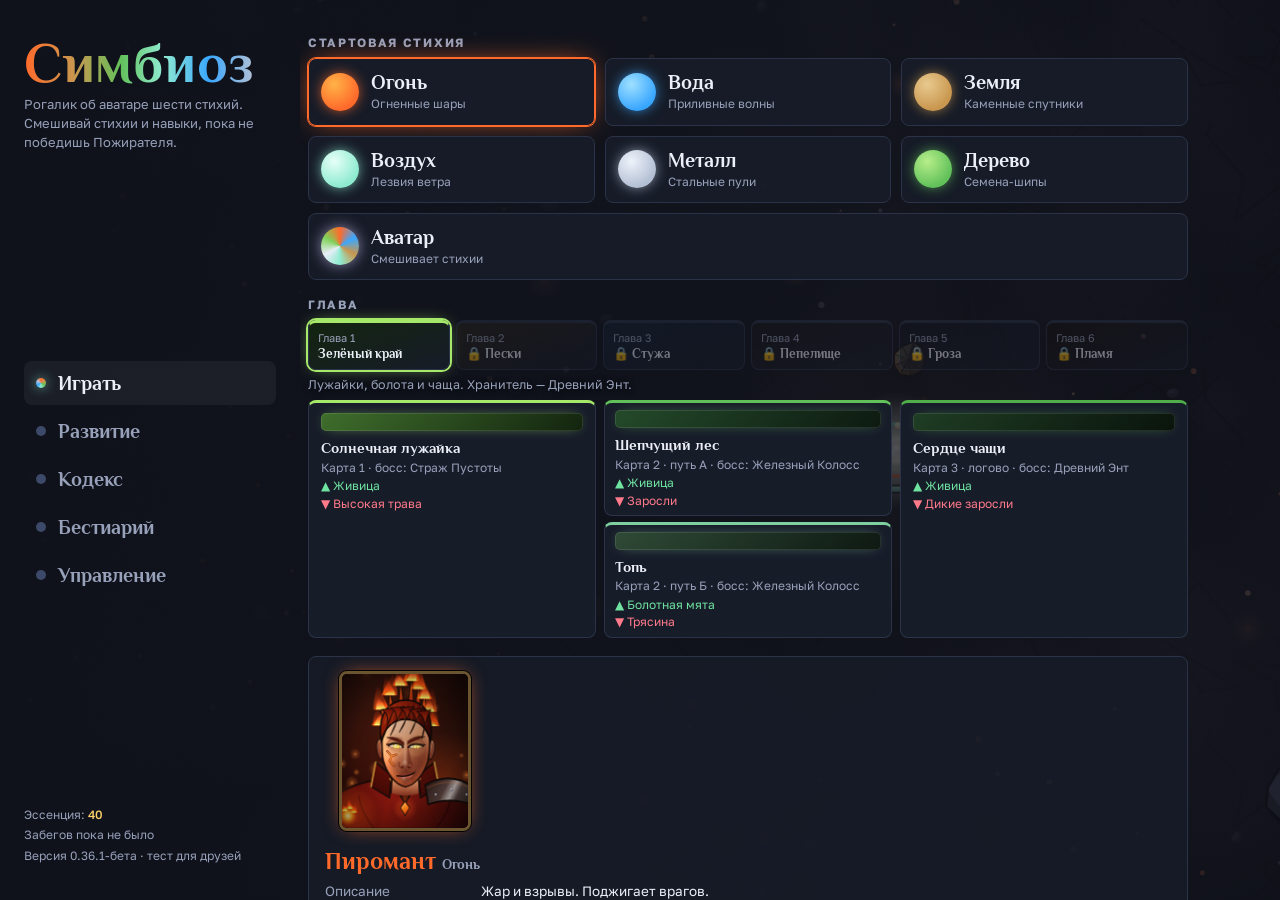
==== commit a7533af6: "Бета 0.36.1: исправлен магазин автомата Co-Authored-By: Claude Opus 5.5 <noreply@anthropic.com> Clau" ====
--- a/beta/index.html
+++ b/beta/index.html
@@ -426,7 +426,7 @@
         <p class="tag">Рогалик об аватаре шести стихий. Смешивай стихии и навыки, пока не победишь Пожирателя.</p>
       </div>
       <div class="tabs" id="tabs"></div>
-      <div class="mfoot"><span id="essLine"></span><span id="bestLine"></span><span>Версия 0.36-бета · тест для друзей</span></div>
+      <div class="mfoot"><span id="essLine"></span><span id="bestLine"></span><span>Версия 0.36.1-бета · тест для друзей</span></div>
     </div>
     <div class="mpanel" id="mpanel"></div>
   </div>
@@ -7499,10 +7499,18 @@
 function rifle(c,fl){
   wood(c,[[-38,-5],[-10,-8],[-8,0],[-10,4],[-24,10],[-37,12],[-40,8]]);
   part(c,[[-41,-5.6],[-37.6,-5.8],[-38.2,12.6],[-41.4,12.4]],'poly',{hi:.18});
-  /* магазин */
-  c.beginPath();c.moveTo(6,3);c.lineTo(21,3);c.quadraticCurveTo(23,24,39,37);c.lineTo(26,41);c.quadraticCurveTo(9,27,6,3);c.closePath();
-  c.fillStyle=lgr(c,6,0,36,0,[[0,'#3e2a18'],[.4,'#a86e3a'],[.7,'#7a4a24'],[1,'#2e1c0e']]);c.fill();c.strokeStyle='rgba(22,10,3,.96)';c.lineWidth=1.15;c.stroke();
-  c.strokeStyle='rgba(0,0,0,.4)';c.lineWidth=1;for(let i=0;i<5;i++){const q=(i+1)/6;c.beginPath();c.moveTo(7+q*12+q*q*7,3+q*30);c.lineTo(21+q*10+q*q*8,3+q*30-2);c.stroke()}
+  /* магазин: рёбра идут между передней и задней кромкой и обрезаны по форме */
+  const qb=(a,b,d,t)=>(1-t)*(1-t)*a+2*(1-t)*t*b+t*t*d;
+  const fr=t=>[qb(21,23,39,t),qb(3,24,37,t)],bk=t=>[qb(6,9,26,t),qb(3,27,41,t)];
+  const magP=()=>{c.beginPath();c.moveTo(6,3);c.lineTo(21,3);c.quadraticCurveTo(23,24,39,37);c.lineTo(26,41);c.quadraticCurveTo(9,27,6,3);c.closePath()};
+  magP();c.fillStyle=lgr(c,6,0,36,0,[[0,'#3e2a18'],[.4,'#a86e3a'],[.7,'#7a4a24'],[1,'#2e1c0e']]);c.fill();
+  c.save();magP();c.clip();
+  for(let i=1;i<=4;i++){const t=i/5,f=fr(t),b=bk(t),ix=(f[0]-b[0])*.08,iy=(f[1]-b[1])*.08;
+    c.strokeStyle='rgba(30,14,4,.6)';c.lineWidth=1.3;c.beginPath();c.moveTo(b[0]+ix,b[1]+iy);c.lineTo(f[0]-ix,f[1]-iy);c.stroke();
+    c.strokeStyle='rgba(255,214,160,.22)';c.lineWidth=.7;c.beginPath();c.moveTo(b[0]+ix,b[1]+iy+1.2);c.lineTo(f[0]-ix,f[1]-iy+1.2);c.stroke()}
+  c.strokeStyle='rgba(255,220,170,.28)';c.lineWidth=1.4;c.beginPath();c.moveTo(19.6,4);c.quadraticCurveTo(21.4,24,36.6,35.6);c.stroke();
+  c.restore();
+  magP();c.strokeStyle='rgba(22,10,3,.96)';c.lineWidth=1.15;c.stroke();
   part(c,[[24,39],[39.5,34.5],[41,38],[26.6,42.6]],'dark');
   grip(c,[[-7,2],[3,2],[5,7],[2,19],[-8,19],[-9,15]],'poly');
   guard(c,2,14,3,6);
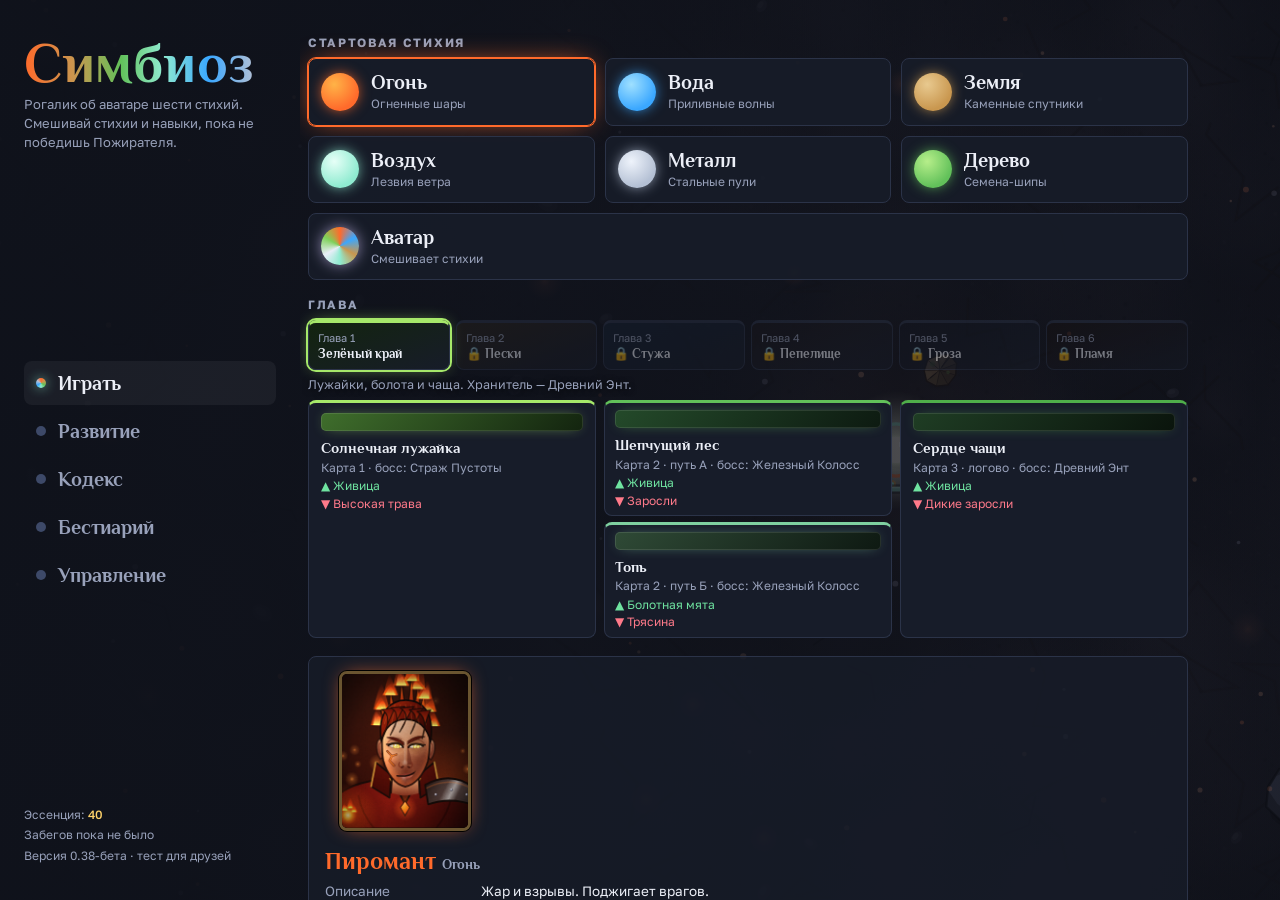
==== commit 59eef303: "Бета 0.38: свет, свои враги и особенности карт, новые зоны навыков, тело Аватара, сохранение забега " ====
--- a/beta/index.html
+++ b/beta/index.html
@@ -373,6 +373,8 @@
 .rfork{display:grid;gap:6px}.rfork .rt{padding:7px 10px}
 @media(max-width:760px){.chrow{grid-template-columns:repeat(3,minmax(0,1fr))}.route{grid-template-columns:1fr}}
 .route>.rt{align-content:start}
+.controw{display:flex;align-items:center;gap:12px;padding:12px 14px;border:1px solid #ffd36b;border-radius:10px;background:linear-gradient(120deg,rgba(255,211,107,.12),var(--panel2));margin-bottom:12px}
+.controw>div{flex:1;display:grid;gap:2px}.controw b{font:700 16px var(--f-display);color:#ffd36b}
 </style>
 
 <div id="stage">
@@ -426,7 +428,7 @@
         <p class="tag">Рогалик об аватаре шести стихий. Смешивай стихии и навыки, пока не победишь Пожирателя.</p>
       </div>
       <div class="tabs" id="tabs"></div>
-      <div class="mfoot"><span id="essLine"></span><span id="bestLine"></span><span>Версия 0.36.1-бета · тест для друзей</span></div>
+      <div class="mfoot"><span id="essLine"></span><span id="bestLine"></span><span>Версия 0.38-бета · тест для друзей</span></div>
     </div>
     <div class="mpanel" id="mpanel"></div>
   </div>
@@ -454,6 +456,7 @@
       <div class="chips" id="pBuild"></div>
       <div class="playrow">
         <button class="btn" id="resume" type="button">Продолжить</button>
+        <button class="btn alt" id="saveq" type="button" hidden>Сохранить и выйти</button>
         <button class="btn alt" id="quit" type="button">Выйти в меню</button>
       </div>
     </div>
@@ -1111,7 +1114,7 @@
     wk:0.68,        /* «волна сложности» = 1 + (волна−1)·wk: к 36-й волне враги как раньше к 25-й */
     hpPer:0.3,      /* +30% здоровья врагов за каждую главу после первой */
     dmPer:0.12,     /* +12% урона врагов за каждую главу после первой */
-    finalBoss:1.25, /* босс главы (конец 3-й карты) крепче */
+    finalBoss:1.25, /* хранитель главы (конец 3-й карты) крепче, кроме 1-й главы */
     riskHp:1.25,riskDm:1.1,riskGold:1.5,riskEss:1.25 /* «Тропа испытаний»: враги крепче, золото ×1,5, за победу эссенция ×1,25 */
   },
   /* боссы */
@@ -1719,7 +1722,25 @@
   ember:'magic',sporer:'magic',thornback:'phys',frostling:'magic',glacier:'phys',magmaling:'magic',imp:'magic',scarab:'phys',scorpion:'phys',djinn:'magic',stormcaller:'magic',ironwraith:'phys',
   lancer:'phys',sniper:'phys',miner:'phys',banner:'magic',binder:'magic',berserker:'phys',hound:'phys',dryad:'phys',frostwitch:'magic',ogre:'phys',sandworm:'phys',stormknight:'magic'};
 for(const k in EDT)ET[k].dt=EDT[k];
+/* враги отдельных карт глав: maps — на каких картах встречаются (map — биом, для бестиария) */
+Object.assign(ET,{
+  boar:{n:'Вепрь',r:14,hp:46,sp:58,dmg:16,armor:4,gold:2,xp:'m',col:'#8a5a3a',shape:'beetle',ai:'charger',chs:560,map:'forest',maps:['lawn','forest'],from:1,wt:5,dt:'phys',d:'Роет землю копытом и с разбега бросается по прямой. Уйди в сторону.'},
+  mossgolem:{n:'Мшистый голем',r:18,hp:120,sp:32,dmg:20,armor:16,gold:4,xp:'l',col:'#6a7a6a',shape:'hex',ai:'chase',map:'forest',maps:['thicket','forest'],from:1,wt:3,dt:'phys',d:'Камень, обросший мхом. Очень прочный и медленный. Магия пробивает его лучше.'},
+  bogling:{n:'Болотник',r:12,hp:30,sp:48,dmg:12,gold:2,xp:'s',col:'#6f8a3a',shape:'blob',ai:'ranged',rng:300,cd:2.4,shot:{spd:220,col:'#7a8a3a',n:1,spread:0,r:8,fx:'slow'},map:'forest',maps:['bog'],from:1,wt:6,dt:'magic',d:'Жаба-переросток. Плюётся тиной: попадание замедляет на 2 секунды.'},
+  vulture:{n:'Стервятник',r:11,hp:20,sp:118,dmg:8,gold:2,xp:'s',col:'#5a4a3a',shape:'dart',ai:'chase',pack:2,map:'dunes',maps:['steppe','oasis','dunes'],from:1,wt:5,dt:'phys',d:'Пикирует парами. Быстрый и хрупкий.'},
+  mummy:{n:'Мумия',r:13,hp:64,sp:40,dmg:16,armor:6,gold:3,xp:'m',col:'#d8c8a0',shape:'ghost',ai:'chase',rage:true,map:'dunes',maps:['tomb'],from:1,wt:5,dt:'phys',d:'Страж гробницы. Чем сильнее ранена, тем быстрее идёт. Добивай.'},
+  yeti:{n:'Йети',r:18,hp:120,sp:42,dmg:24,armor:6,gold:4,xp:'l',col:'#e8f0f8',shape:'hex',ai:'charger',chs:520,map:'ice',maps:['shore','glacier'],from:1,wt:3,dt:'phys',d:'Огромный и лохматый. Замирает, а потом таранит всё на своём пути.'},
+  shardarcher:{n:'Хрустальный стрелок',r:11,hp:30,sp:46,dmg:12,mres:0.2,gold:3,xp:'m',col:'#bfe8ff',shape:'crystal',ai:'ranged',rng:320,cd:2.6,shot:{spd:280,col:'#dff4ff',n:3,spread:0.4,r:5,fx:'slow'},map:'ice',maps:['palace','glacier'],from:1,wt:5,dt:'magic',d:'Свита Королевы. Стреляет веером из трёх осколков, которые замедляют.'},
+  cinderbat:{n:'Угольная мышь',r:8,hp:12,sp:122,dmg:7,gold:1,xp:'s',col:'#ff7a3a',shape:'dart',ai:'chase',pack:3,onDeath:'fire',map:'ash',maps:['cinder','mines','ash'],from:1,wt:6,dt:'magic',d:'Стайка тлеющих летучих мышей. Погибая, оставляет горящий уголёк.'},
+  voidling:{n:'Порождение пустоты',r:12,hp:42,sp:64,dmg:18,mres:0.45,armor:-4,gold:3,xp:'m',col:'#8a4ad6',shape:'ghost',ai:'specter',map:'ash',maps:['rift'],from:1,wt:6,dt:'magic',d:'Сгусток пустоты. Исчезает и появляется рядом с вами. Магию почти не замечает.'},
+  sparkbot:{n:'Искробот',r:13,hp:56,sp:44,dmg:20,armor:10,gold:3,xp:'m',col:'#c8b88a',shape:'diamond',ai:'zapper',cd:4.0,map:'storm',maps:['pylons','storm'],from:1,wt:4,dt:'magic',d:'Старый механизм с громоотводом на макушке. Вызывает молнию прямо на вас.'},
+  thunderbird:{n:'Громовая птица',r:13,hp:38,sp:70,dmg:20,gold:3,xp:'m',col:'#7fa8ff',shape:'dart',ai:'charger',chw:0.3,chs:720,map:'storm',maps:['hills','eye'],from:1,wt:5,dt:'magic',d:'Зависает в воздухе и пикирует на вас молнией. Рывок спасёт.'},
+  salamander:{n:'Саламандра',r:12,hp:34,sp:56,dmg:14,gold:3,xp:'m',col:'#ff7a2a',shape:'ember',ai:'ranged',rng:300,cd:2.0,shot:{spd:300,col:'#ffb347',n:1,spread:0,r:6},onDeath:'lava',map:'lava',maps:['cooled','river'],from:1,wt:5,dt:'magic',d:'Огненная ящерица. Плюётся огнём, а умирая, растекается лужей лавы.'},
+  nest:{n:'Гнездо',r:28,hp:260,sp:0,dmg:0,armor:8,gold:0,xp:'l',col:'#9be36a',shape:'blob',ai:'nest',from:99,wt:0,hide:true,dt:'phys',d:'Особенность карты: выпускает врагов, пока цело.'},
+  cultist:{n:'Культист Пожирателя',r:13,hp:58,sp:38,dmg:12,mres:0.2,gold:5,xp:'l',col:'#a02a5a',shape:'banner',ai:'banner',map:'lava',maps:['maw'],from:1,wt:3,dt:'magic',d:'Служит Пожирателю. Враги рядом с ним быстрее и бьют сильнее. Убей первым.'}
+});
 const ET_KEYS=Object.keys(ET).filter(k=>ET[k].from<99);
+const mapOk=(k,id)=>{const d=ET[k];return d.maps?d.maps.indexOf(id)>=0:(!d.map||d.map===bio(id))};
 const AFFIX={
   bulwark:{n:'Бронированный',d:'+16 к броне'},swift:{n:'Быстрый',d:'+45% скорость'},
   volatile:{n:'Взрывной',d:'Взрывается после смерти'},regen:{n:'Живучий',d:'Лечится сам'}
@@ -1979,7 +2000,7 @@
    СОХРАНЕНИЕ, ЗВУК, ВВОД
    ===================================================================== */
 const SAVE_KEY='simbioz-save-v2';
-function freshSave(){return {v:2,ess:40,best:0,runs:0,wins:0,meta:{},keys:Object.assign({},DEFKEYS),vol:0.7,muted:false,map:'ash',hints:true,tut:{},asc:0,ascSel:0,ch:1,chSel:1,mus:0.5,fps:false}}
+function freshSave(){return {v:2,ess:40,best:0,runs:0,wins:0,meta:{},keys:Object.assign({},DEFKEYS),vol:0.7,muted:false,map:'ash',hints:true,tut:{},asc:0,ascSel:0,ch:1,chSel:1,mus:0.5,fps:false,light:true,mmove:false}}
 let SAVE=freshSave();
 (function loadSave(){
   try{
@@ -2109,7 +2130,7 @@
 let mode='menu',G=null,anim=0;
 let W=innerWidth,H=innerHeight,DPR=1,VX=0,VY=0,ZM=1,VW=innerWidth,VH=innerHeight;
 const cam={x:0,y:0};
-const mouse={x:0,y:0,on:false};
+const mouse={x:0,y:0,on:false,down:false};
 const joy={on:false,id:-1,ox:0,oy:0,cx:0,cy:0,dx:0,dy:0};
 let uiTouch=false;
 
@@ -2512,7 +2533,7 @@
 let biomeTimer=0,biomeShow=0;
 function showBiome(id,delay){
   const M=MAPS[id],el=$('biome'),A=(G&&G.map===id&&G.aff)?G.aff:null;
-  const ex=ET_KEYS.filter(k=>ET[k].map===bio(id)).map(k=>ET[k].n);
+  const ex=ET_KEYS.filter(k=>(ET[k].map||ET[k].maps)&&mapOk(k,id)).map(k=>ET[k].n);
   const more=Object.keys(M.roster||{}).filter(k=>M.roster[k]>1).map(k=>ET[k].n);
   el.style.setProperty('--bc',M.glow);
   el.innerHTML='<div class="bn" style="color:'+M.glow+'">'+M.n+'</div><div class="bs">'+M.d+'</div><div class="bm"><div><b class="up">▲ '+M.mods.buff.n+'</b>'+M.mods.buff.d+'</div><div><b class="dn">▼ '+M.mods.debuff.n+'</b>'+M.mods.debuff.d+'</div><div><b class="fo">☠ '+M.foe.n+'</b>'+M.foe.d+'. Новые враги: '+ex.join(', ')+(more.length?'. Чаще: '+more.join(', '):'')+'.</div>'+(A?'<div style="border-color:#ffd36b"><b style="color:#ffd36b">★ '+A.n+'</b>'+A.d+'</div>':'')+'</div>';
@@ -2684,6 +2705,13 @@
   solid:{n:1.3},pool:{kind:'lava',n:1.2,r:[70,125]},amb:{c:['#ff8ab0','#ff6a2b','#ffd36b']},
   debuff:{n:'Пекло',d:'Падают вулканические бомбы. −1 здоровья в секунду.',st:{regen:-1},hz:'bombs'},
   foe:{n:'Слуги Пожирателя',d:'Враги прочнее на 20% и бьют на 15% сильнее',hp:1.2,dmg:1.15}});
+
+/* сумерки: [насколько темно 0..0.85, цвет ночи] — эффекты светят тем сильнее, чем темнее карта */
+const DUSK={forest:[.19,'#1c3048'],dunes:[.09,'#5a3a2a'],ice:[.14,'#24365e'],ash:[.22,'#2a2238'],storm:[.38,'#18203c'],lava:[.34,'#3a1424'],
+  lawn:[.04,'#2a3a50'],bog:[.29,'#1a2c38'],thicket:[.41,'#141e38'],steppe:[.06,'#4a3a3a'],oasis:[.15,'#2a3050'],tomb:[.38,'#3a2030'],
+  shore:[.08,'#2a3a60'],glacier:[.22,'#24365e'],palace:[.41,'#221a4a'],cinder:[.19,'#2a2238'],mines:[.38,'#2a1a1a'],rift:[.45,'#24123a'],
+  hills:[.26,'#1e2840'],pylons:[.38,'#22202c'],eye:[.46,'#121838'],cooled:[.26,'#2a1418'],river:[.38,'#341018'],maw:[.46,'#2a0c1c']};
+for(const k in DUSK){MAPS[k].dark=DUSK[k][0];MAPS[k].nc=DUSK[k][1]}
 
 /* maps: [старт, развилка А, развилка Б, логово]; boss: [босс 1-й карты, 2-й, босс главы] */
 const CHAP=[
@@ -2709,7 +2737,7 @@
   if(s<=C[0][0])hp=C[0][1]*s/C[0][0];
   else if(s>=C[C.length-1][0]){const a=C[C.length-2],b=C[C.length-1];hp=b[1]+(b[1]-a[1])/(b[0]-a[0])*(s-b[0])}
   else for(let i=1;i<C.length;i++)if(s<=C[i][0]){const a=C[i-1],b=C[i];hp=a[1]+(b[1]-a[1])*(s-a[0])/(b[0]-a[0]);break}
-  const fin=(w%(WPM*3)===0)?BAL.chap.finalBoss:1;
+  const fin=(w%(WPM*3)===0&&((G&&G.ch)||1)>1)?BAL.chap.finalBoss:1; /* в первой главе хранитель без надбавки */
   const endl=w>WAVES_TOTAL?1+BAL.boss.endlessK*(w-WAVES_TOTAL):1;
   return hp/ET['boss_'+bk].hp*fin*endl;
 }
@@ -2742,7 +2770,7 @@
 function usePortal(q){
   const g=G;
   g.safe=false;g.portals=[];g.risk=!!q.risk;if(g.risk)g.riskRun=true;g.evts=[];g.merch=[];
-  enterBiome(q.map);
+  enterBiome(q.map);placeFeature();
   if(g.risk)toast('Тропа испытаний','Враги на '+Math.round((BAL.chap.riskHp-1)*100)+'% крепче, золота на '+Math.round((BAL.chap.riskGold-1)*100)+'% больше. Победа даст +'+Math.round((BAL.chap.riskEss-1)*100)+'% эссенции.');
   sfx(260,0.5,'sine',0.06,500);
   startWave(g.wave+1);
@@ -2772,6 +2800,124 @@
       ctx.save();ctx.translate(cam.x+ex,cam.y+ey);ctx.rotate(a);ctx.fillStyle=col;ctx.globalAlpha=0.6+0.3*Math.sin(t*4);
       ctx.beginPath();ctx.moveTo(16,0);ctx.lineTo(-8,-10);ctx.lineTo(-3,0);ctx.lineTo(-8,10);ctx.closePath();ctx.fill();ctx.restore()}
   }
+}
+/* =====================================================================
+   ОСОБЕННОСТИ КАРТ: у каждой из 24 карт глав — одна своя точка интереса.
+   spring — источник: стоишь в нём — лечит и даёт ману;
+   shrine — святилище: постой рядом — благословение на 40 с (урон и скорость), потом остывает 3 волны;
+   nest   — гнездо: стоит на карте и выпускает врагов, пока его не разрушить (награда: золото и опыт);
+   cache  — тайник: постой рядом — золото и предмет. Один раз за карту.
+   Точка появляется в ~520 px от героя при входе на карту и показывается стрелкой у края экрана.
+   ===================================================================== */
+const FEAT={
+  lawn:['shrine','Каменный идол'],forest:['cache','Тайник лесника'],bog:['nest','Гнилое гнездо'],thicket:['spring','Живой родник'],
+  steppe:['cache','Брошенный караван'],dunes:['shrine','Солнечный обелиск'],oasis:['spring','Родник оазиса'],tomb:['nest','Саркофаг'],
+  shore:['spring','Тёплый ключ'],ice:['cache','Вмёрзший сундук'],glacier:['nest','Ледяное логово'],palace:['shrine','Ледяной трон'],
+  cinder:['spring','Чистый ключ'],ash:['shrine','Пепельный идол'],mines:['cache','Забытая вагонетка'],rift:['nest','Разлом пустоты'],
+  hills:['spring','Дождевая чаша'],storm:['nest','Грозовой улей'],pylons:['shrine','Старый громоотвод'],eye:['cache','Обломки бури'],
+  cooled:['cache','Обсидиановый тайник'],lava:['spring','Огненный ключ'],river:['nest','Огненное гнездо'],maw:['shrine','Алтарь Пожирателя']
+};
+const FEAT_HINT={spring:'постой в нём — лечит и восстанавливает ману',shrine:'постой рядом — благословение: +25% урона и +12% скорости на 40 с',
+  nest:'выпускает врагов, пока цел. Разрушь — получишь золото и опыт',cache:'постой рядом пару секунд — золото и предмет'};
+function placeFeature(){
+  const g=G,f=FEAT[g.map];
+  g.feat=null;
+  if(!f)return;
+  const a=rnd(0,TAU);
+  const q=freeSpot(g.p.x+Math.cos(a)*520,g.p.y+Math.sin(a)*520,60,200);
+  g.feat={t:f[0],n:f[1],x:q.x,y:q.y,prog:0,done:false,cdW:0,ref:null,bob:rnd(0,TAU),col:MAPS[g.map].glow};
+  setTimeout(()=>{if(G===g&&g.feat)toast('На карте: '+f[1],FEAT_HINT[f[0]])},9800);
+}
+/* гнездо — неподвижный «враг»: живёт в волне, после волны появляется снова, пока не разрушено */
+function nestSpawn(){
+  const g=G,F=g.feat;
+  if(!F||F.t!=='nest'||F.done||F.ref&&!F.ref.dead)return;
+  const e=spawnAt('nest',F.x,F.y,hpMul(g.wave)*1.4,dmgMul(g.wave),{});
+  e.col=F.col;e.hx=F.x;e.hy=F.y;e.cd=3;F.ref=e;
+}
+function featTick(dt){
+  const g=G,F=g.feat,p=g.p;
+  if(!F)return;
+  F.bob+=dt;
+  const d=Math.hypot(p.x-F.x,p.y-F.y);
+  if(F.t==='spring'){
+    F.on=d<85;
+    if(F.on&&p.hp>0){heal(g.S.maxHp*0.035*dt);p.mana=Math.min(g.S.maxMana,p.mana+g.S.maxMana*0.08*dt);if(Math.random()<dt*8)puff(p.x+rnd(-10,10),p.y+rnd(-6,6),'#bff0ff',1,40,0.6,2.5)}
+  }else if(F.t==='shrine'||F.t==='cache'){
+    const ready=F.t==='shrine'?g.wave>=F.cdW:!F.done;
+    if(ready&&d<70){F.prog+=dt/1.3;if(F.prog>=1){F.prog=0;featUse(F)}}
+    else F.prog=Math.max(0,F.prog-dt*2);
+  }else if(F.t==='nest'){
+    const e=F.ref;
+    if(e&&e.dead&&!F.done){F.done=true;F.ref=null;
+      const gold=Math.round(60+22*SW());for(let i=0;i<10;i++){const a=rnd(0,TAU),dd=rnd(20,90);addCoin(F.x+Math.cos(a)*dd,F.y+Math.sin(a)*dd,Math.ceil(gold/10))}
+      for(let i=0;i<5;i++)addGem(F.x+rnd(-40,40),F.y+rnd(-40,40),'l');
+      ring(F.x,F.y,180,F.col,0.6);addLight(F.x,F.y,320,F.col,1.2,0.6,true);g.shake=Math.max(g.shake,8);
+      toast(F.n+' разрушено','Золото и опыт рядом с обломками')}
+  }
+}
+function featUse(F){
+  const g=G,p=g.p;
+  if(F.t==='shrine'){
+    g.bf.dm={t:40,v:Math.max(g.bf.dm.t>0?g.bf.dm.v:0,0.25)};g.bf.spd={t:40,v:Math.max(g.bf.spd.t>0?g.bf.spd.v:0,0.12)};tickBuffs(0);
+    F.cdW=g.wave+3;ring(F.x,F.y,160,F.col,0.6);puff(p.x,p.y,F.col,24,200,0.7,3);addLight(F.x,F.y,300,F.col,1.1,0.8);
+    toast(F.n,'Благословение: +25% урона и +12% скорости на 40 с. Снова — через 3 волны');sfx(660,0.4,'triangle',0.06,400);
+  }else if(F.t==='cache'){
+    F.done=true;
+    const gold=Math.round(90+30*SW());p.gold+=gold;
+    const ids=[];for(const k of ['smith','alch','mage'])for(const id of MERCH[k].pool){const d=ITEMS[id];if(!d.scroll&&!d.ch&&d.price<450&&!g.bag.some(b=>b&&b.id===id))ids.push(id)}
+    const id=pickOf(ids);let got='';
+    if(id&&addToBag(id)){recalc();got=' и «'+ITEMS[id].n+'»'}else if(id){p.gold+=Math.round(ITEMS[id].price*0.5);got=' (рюкзак полон — ещё золото)'}
+    puff(F.x,F.y,'#ffd36b',26,240,0.7,3);addLight(F.x,F.y,260,'#ffd36b',1,0.7);
+    toast(F.n,'+'+gold+' золота'+got);sfx(820,0.35,'triangle',0.05,300);
+  }
+}
+/* рисование */
+function drawFeature(g){
+  const F=g.feat;if(!F||!vis(F.x,F.y,140))return featArrow(g);
+  const x=F.x,y=F.y,t=F.bob,c=F.col;
+  ctx.save();
+  if(F.t==='spring'){
+    ctx.fillStyle='rgba(0,0,0,.28)';ctx.beginPath();ctx.ellipse(x,y+6,92,48,0,0,TAU);ctx.fill();
+    const gr=ctx.createRadialGradient(x-14,y-8,6,x,y,86);gr.addColorStop(0,'#e8fbff');gr.addColorStop(.35,rgba(c,.85));gr.addColorStop(1,'rgba(20,60,90,.85)');
+    ctx.fillStyle=gr;ctx.beginPath();ctx.ellipse(x,y,84,44,0,0,TAU);ctx.fill();
+    ctx.strokeStyle='rgba(60,70,80,.9)';ctx.lineWidth=7;ctx.beginPath();ctx.ellipse(x,y,88,47,0,0,TAU);ctx.stroke();
+    ctx.strokeStyle='rgba(160,170,180,.7)';ctx.lineWidth=2;ctx.beginPath();ctx.ellipse(x,y-2,88,47,0,Math.PI*1.05,Math.PI*1.95);ctx.stroke();
+    for(let i=0;i<3;i++){const k=(t*0.5+i/3)%1;ctx.strokeStyle='rgba(255,255,255,'+(0.5*(1-k)).toFixed(3)+')';ctx.lineWidth=1.5;ctx.beginPath();ctx.ellipse(x,y,10+k*70,5+k*36,0,0,TAU);ctx.stroke()}
+    ctx.globalCompositeOperation='lighter';glow(x,y,F.on?120:90,c,F.on?0.45:0.25);
+  }else if(F.t==='shrine'){
+    const ready=g.wave>=F.cdW;
+    ctx.fillStyle='rgba(0,0,0,.3)';ctx.beginPath();ctx.ellipse(x+6,y+26,34,14,0,0,TAU);ctx.fill();
+    ctx.fillStyle='#4a4e58';ctx.fillRect(x-30,y+10,60,16);ctx.fillStyle='#62666f';ctx.fillRect(x-30,y+10,60,4);
+    const gr=ctx.createLinearGradient(x-16,0,x+16,0);gr.addColorStop(0,'#55596a');gr.addColorStop(.5,'#7d8294');gr.addColorStop(1,'#3e4150');
+    ctx.fillStyle=gr;ctx.beginPath();ctx.moveTo(x-16,y+12);ctx.lineTo(x-12,y-46);ctx.lineTo(x,y-58);ctx.lineTo(x+12,y-46);ctx.lineTo(x+16,y+12);ctx.closePath();ctx.fill();
+    ctx.strokeStyle='rgba(10,10,16,.8)';ctx.lineWidth=2;ctx.stroke();
+    ctx.globalCompositeOperation='lighter';const pu=ready?0.6+0.4*Math.sin(t*3):0.15;
+    ctx.strokeStyle=rgba(c,pu);ctx.lineWidth=3;ctx.beginPath();ctx.moveTo(x,y-40);ctx.lineTo(x-6,y-26);ctx.lineTo(x+5,y-18);ctx.lineTo(x-4,y-4);ctx.stroke();
+    ctx.beginPath();ctx.arc(x,y-30,8,0,TAU);ctx.stroke();
+    glow(x,y-30,ready?70:30,c,0.5*pu);
+  }else if(F.t==='cache'){
+    ctx.fillStyle='rgba(0,0,0,.3)';ctx.beginPath();ctx.ellipse(x+5,y+18,34,12,0,0,TAU);ctx.fill();
+    if(!F.done){
+      ctx.fillStyle='#6a4426';ctx.fillRect(x-28,y-8,56,26);ctx.fillStyle='#8a5a32';ctx.beginPath();ctx.moveTo(x-28,y-8);ctx.quadraticCurveTo(x,y-30,x+28,y-8);ctx.closePath();ctx.fill();
+      ctx.strokeStyle='#2a1808';ctx.lineWidth=2;ctx.strokeRect(x-28,y-8,56,26);
+      ctx.fillStyle='#d9a63a';ctx.fillRect(x-28,y-2,56,4);ctx.fillRect(x-4,y-6,8,12);ctx.fillStyle='#2a1808';ctx.fillRect(x-1.5,y-1,3,4);
+      ctx.globalCompositeOperation='lighter';glow(x,y-6,60,'#ffd36b',0.25+0.15*Math.sin(t*3));
+    }else{ctx.fillStyle='#4a2e18';ctx.fillRect(x-28,y-4,56,22);ctx.strokeStyle='#2a1808';ctx.lineWidth=2;ctx.strokeRect(x-28,y-4,56,22)}
+  }
+  else if(F.t==='nest'&&F.done){ctx.fillStyle='rgba(20,14,10,.7)';ctx.beginPath();ctx.ellipse(x,y,46,30,0,0,TAU);ctx.fill();ctx.fillStyle='rgba(60,46,36,.9)';for(let i=0;i<7;i++){const a=i*0.9;ctx.beginPath();ctx.arc(x+Math.cos(a)*30,y+Math.sin(a)*18,6+(i%3)*2,0,TAU);ctx.fill()}}
+  ctx.restore();ctx.globalAlpha=1;ctx.globalCompositeOperation='source-over';
+  /* круг прогресса и подпись */
+  if(F.prog>0){ctx.strokeStyle='#ffffff';ctx.lineWidth=4;ctx.beginPath();ctx.arc(x,y-4,58,-Math.PI/2,-Math.PI/2+TAU*F.prog);ctx.stroke()}
+  if(F.t!=='nest'||F.done){ctx.fillStyle='#fff';ctx.font='bold 13px sans-serif';ctx.textAlign='center';ctx.globalAlpha=0.9;
+    ctx.fillText(F.n+(F.t==='shrine'&&g.wave<F.cdW?' (остывает)':F.done&&F.t==='cache'?' (пусто)':''),x,y-(F.t==='shrine'?70:F.t==='spring'?58:38));ctx.globalAlpha=1;ctx.textAlign='left'}
+}
+function featArrow(g){
+  const F=g.feat;if(!F||F.done&&F.t!=='spring'&&F.t!=='shrine'||g.phase!=='fight'&&F.t==='nest')return;
+  const z=ZM*(1+(g.zk||0)),cx=VX+VW/2,cy=VY+VH/2,hw=W/z/2-30,hh=H/z/2-30,dx=F.x-cx,dy=F.y-cy,k=Math.min(hw/Math.abs(dx||1),hh/Math.abs(dy||1),1);
+  const ax=cx+dx*k,ay=cy+dy*k,a=Math.atan2(dy,dx);
+  ctx.save();ctx.translate(ax,ay);ctx.rotate(a);ctx.globalAlpha=0.55+0.25*Math.sin(anim*4);ctx.fillStyle=F.col;
+  ctx.beginPath();ctx.moveTo(14,0);ctx.lineTo(-8,-9);ctx.lineTo(-3,0);ctx.lineTo(-8,9);ctx.closePath();ctx.fill();ctx.restore();ctx.globalAlpha=1;
 }
 /* ---------- характеристики ---------- */
 function recalc(){
@@ -4463,7 +4609,7 @@
   if(pk&&!(opts&&opts.elite))for(let i=1;i<pk&&g.en.length<200;i++)spawnAt(type,pos.x+rnd(-30,30),pos.y+rnd(-30,30),hpMul(w),dmgMul(w));
   return e;
 }
-function enemyOk(k){const d=ET[k];return !d.map||d.map===bio(G.map)}
+function enemyOk(k){return mapOk(k,G.map)}
 function pickType(w){
   w=effW(w);
   const R=MAPS[G.map].roster||{};
@@ -4838,6 +4984,10 @@
           e.tm-=dt;e.x+=(e.wx-e.x)*Math.min(1,dt*5);e.y+=(e.wy-e.y)*Math.min(1,dt*5);
           if(e.tm<=0){e.x=e.wx;e.y=e.wy;e.sub=false;e.st='move';e.cd=rnd(3.2,4.4);puff(e.x,e.y,'#d9b36a',16,200,0.6,4);g.shake=Math.max(g.shake,5);sfx(120,0.3,'sawtooth',0.05,-60)}
         }
+      }else if(ai==='nest'){
+        e.x=e.hx;e.y=e.hy;e.kx=e.ky=0;
+        e.cd-=dt;
+        if(e.cd<=0){e.cd=rnd(3.2,4.2);if(g.phase==='fight'&&d<900&&g.en.length<160){for(let k=0;k<2;k++){const a=rnd(0,TAU),m=spawnAt(pickType(g.wave),e.x+Math.cos(a)*(e.r+26),e.y+Math.sin(a)*(e.r+26),hpMul(g.wave),dmgMul(g.wave));puff(m.x,m.y,e.col,6,120,0.4,3)}ring(e.x,e.y,e.r*2.4,e.col,0.4)}}
       }else if(ai==='specter'){
         if(canMove){e.x+=dx/d*sp*dt;e.y+=dy/d*sp*dt}
         e.cd-=dt;
@@ -4850,14 +5000,14 @@
       }
     }
     /* телепорт далеко отставших */
-    {const lim=spawnR()+450;if(!e.boss&&pd2>lim*lim){const pos=spawnPos();e.x=pos.x;e.y=pos.y}}
+    {const lim=spawnR()+450;if(!e.boss&&e.ai!=='nest'&&pd2>lim*lim){const pos=spawnPos();e.x=pos.x;e.y=pos.y}}
     /* контактный урон */
     const rr=e.r+p.r-2;
-    if(pd2<rr*rr&&e.ai!=='boss'&&e.st!=='fuse'&&!locked&&!e.sub)hurtPlayer(e.dmg*(e.buf>0?1.25:1),e.def.dt==='magic'?'magic':'phys',{e:e,melee:true});
+    if(pd2<rr*rr&&e.ai!=='boss'&&e.ai!=='nest'&&e.st!=='fuse'&&!locked&&!e.sub)hurtPlayer(e.dmg*(e.buf>0?1.25:1),e.def.dt==='magic'?'magic':'phys',{e:e,melee:true});
     else if(e.ai==='boss'&&pd2<rr*rr&&!locked)hurtPlayer(e.dmg,'phys',{e:e,melee:true,boss:true});
   }
   /* препятствия карты */
-  if(g.solids.length)for(const e of en){if(!e.dead&&e.ai!=='specter')obsE(e)}
+  if(g.solids.length)for(const e of en){if(!e.dead&&e.ai!=='specter'&&e.ai!=='nest')obsE(e)}
   /* разделение, столкновения с передачей импульса */
   for(let i=0;i<en.length;i++){
     const a=en[i];if(a.dead)continue;
@@ -4971,6 +5121,7 @@
     toast(waveTitle(w),w===1?'Двигайся, пока оружие бьёт само':'');
     sfx(300,0.2,'triangle',0.05,300);
   }
+  nestSpawn();
   g.dockSig='';
 }
 function endWave(){
@@ -5218,6 +5369,8 @@
   let x=(codes[k.right]||codes.ArrowRight?1:0)-(codes[k.left]||codes.ArrowLeft?1:0);
   let y=(codes[k.down]||codes.ArrowDown?1:0)-(codes[k.up]||codes.ArrowUp?1:0);
   if(joy.on){x=joy.dx;y=joy.dy}
+  /* ходьба мышью: зажатая левая кнопка ведёт героя к курсору */
+  else if(mouse.down&&SAVE.mmove&&G&&!uiOpen()){const g=G,z=ZM*(1+(g.zk||0)),hx=(g.p.x-(cam.x+VW/2))*z+W/2,hy=(g.p.y-(cam.y+VH/2))*z+H/2,dx=mouse.x-hx,dy=mouse.y-hy,d=Math.hypot(dx,dy);if(d>18){x=dx/d*Math.min(1,d/60);y=dy/d*Math.min(1,d/60)}}
   let m=Math.hypot(x,y);
   if(m>1){x/=m;y/=m;m=1}
   return {x:x,y:y,m:m};
@@ -5247,7 +5400,7 @@
   g.trT=dash?0.02:0.05;
   if(!moving&&!dash)return;
   const own=EK.filter(k=>g.el[k]>0);
-  const k=Math.random()<0.6?g.start:pickOf(own.length?own:[g.start]);
+  const k=isAva(g)?pickOf(own.length?own:['water']):(Math.random()<0.6?g.start:pickOf(own.length?own:[g.start]));
   const c=EL[k].c,c2=EL[k].c2;
   const base={x:p.x+rnd(-4,4),y:p.y+rnd(-2,8),life:0.45,max:0.45,col:Math.random()<0.4?c2:c,size:2.4};
   if(k==='fire'){base.vy=rnd(-45,-15);base.vx=rnd(-12,12)}
@@ -5408,7 +5561,7 @@
   for(const m of g.merch)m.bob+=dt*2;
   compact(g.pch);compact(g.sk);compact(g.deb);compact(g.smk);compact(g.spk);compact(g.fl);compact(g.sc);compact(g.pt);compact(g.fx);compact(g.hfx);compact(g.afx);compact(g.tx);compact(g.pr);compact(g.zn);compact(g.bl);compact(g.tor);compact(g.gem);compact(g.pk);
   compact(g.em);compact(g.cfx);compact(g.stc);compact(g.eps);compact(g.tgs);compact(g.bolts);compact(g.beams);compact(g.gh);
-  if(mode==='play')relicTick();
+  if(mode==='play'){relicTick();featTick(dt)}
   if(mode==='play'&&g.pending>0&&!g.lvlOpen&&!g.over)openLevelUp();
 }
 function waveLogic(dt){
@@ -5492,6 +5645,7 @@
   sfx(520,0.6,'triangle',0.06,400);
 }
 function startRun(el,ch){
+  clearRun();
   ch=clamp(ch||SAVE.chSel||1,1,Math.min(CHAP.length,SAVE.ch||1));
   G=mkState(el,CHAP[ch-1].maps[0]);
   const g=G;g.ch=ch;
@@ -5505,6 +5659,7 @@
   if(document.activeElement&&document.activeElement.blur)document.activeElement.blur();
   hc={};
   buildTopHud();
+  placeFeature();
   startWave(1);
   showBiome(g.map);
   hintQ=[];hintT=0;$('hint').hidden=true;tut('move');
@@ -5634,6 +5789,45 @@
     if(v===ne){ctx.font='12px "Golos Text",system-ui,sans-serif';ctx.strokeText(E.d,v.x,v.y+34);ctx.fillStyle='#dfe5f3';ctx.fillText(E.d,v.x,v.y+34)}
     ctx.restore();
   }
+}
+/* =====================================================================
+   СОХРАНЕНИЕ ЗАБЕГА: в безопасной зоне (между картами) можно сохраниться и выйти,
+   а потом продолжить из меню. Сохраняется только состояние героя и забега —
+   всё мимолётное (частицы, снаряды, враги) сбрасывается: в безопасной зоне их и так нет.
+   ===================================================================== */
+const RUN_KEY='simbioz-run';
+const RUN_SKIP={pt:1,fx:1,tx:1,deb:1,smk:1,spk:1,fl:1,sc:1,hfx:1,afx:1,cfx:1,later:1,en:1,eps:1,tgs:1,pr:1,zn:1,bl:1,tor:1,bolts:1,beams:1,gh:1,em:1,stc:1,sk:1,pch:1,
+  solids:1,pools:1,decors:1,hsim:1,hch:1,hf:1,cls:1,bossRef:1,dv:1,rt:1,jet:1,walls:1,spl:1,chan:1,gem:1,choices:1};
+function runSaved(){try{const R=JSON.parse(localStorage.getItem(RUN_KEY)||'null');return R&&R.g?R:null}catch(_){return null}}
+function clearRun(){try{localStorage.removeItem(RUN_KEY)}catch(_){}}
+function saveRun(){
+  const g=G;if(!g||!g.safe||g.over)return false;
+  const o={};
+  for(const k in g){if(RUN_SKIP[k])continue;const v=g[k];if(typeof v==='function')continue;o[k]=v}
+  if(g.feat)o.feat=Object.assign({},g.feat,{ref:null});
+  /* золото и опыт, лежащие на земле, забираем сразу */
+  for(const m of g.gem){if(m.k==='coin')o.p.gold+=Math.round(m.v*(1+g.S.goldm))}
+  try{localStorage.setItem(RUN_KEY,JSON.stringify({v:1,at:Date.now(),g:o}));return true}catch(_){return false}
+}
+function loadRun(){
+  const R=runSaved();if(!R)return false;
+  const s=R.g;
+  G=Object.assign(mkState(s.start,s.map),s);
+  const g=G;
+  g.cls=CLS[g.start]||null;g.gk='';g.later=[];g.bossRef=null;g.paused=false;g.lvlOpen=false;g.shopOpen=false;g.treeOpen=false;g.over=false;g.chan=null;
+  if(g.feat)g.feat.ref=null;
+  mode='play';recalc();
+  cam.x=g.p.x-VW/2;cam.y=g.p.y-VH/2;
+  $('menu').hidden=true;$('over').hidden=true;$('pause').hidden=true;$('levelup').hidden=true;$('shop').hidden=true;$('hud').hidden=false;
+  hc={};buildTopHud();hintQ=[];hintT=0;$('hint').hidden=true;
+  clearRun();
+  toast('Забег продолжен','Глава '+(g.ch||1)+' · '+MAPS[g.map].n+' · безопасная зона');
+  return true;
+}
+function runSavedLine(){
+  const R=runSaved();if(!R)return '';
+  const s=R.g,C=CHAP[clamp((s.ch||1)-1,0,CHAP.length-1)],hero=s.start==='avatar'?'Аватар':CLS[s.start].n;
+  return hero+' · глава '+(s.ch||1)+' «'+C.n+'» · пройдено карт: '+mapStage(s.wave)+' из 3 · ур. '+s.p.lv;
 }
 /* ---------- подсказки новичку: показываются по одному разу, выключаются в «Управлении» ---------- */
 const kb=a=>'<kbd>'+keyName(SAVE.keys[a])+'</kbd>';
@@ -6261,8 +6455,10 @@
   ];
   $('sgrid').innerHTML=rows.map(r=>'<div><span>'+r[0]+'</span><b>'+r[1]+'</b></div>').join('');
   $('pBuild').innerHTML=buildChips(g);
+  $('saveq').hidden=!g.safe;
 }
 let quitArmed=0;
+$('saveq').addEventListener('click',()=>{if(saveRun()){G.over=true;quitToMenu();toast('Забег сохранён','Продолжить можно из меню «Играть»')}});
 $('resume').addEventListener('click',togglePause);
 $('quit').addEventListener('click',()=>{
   if(!quitArmed){quitArmed=1;$('quit').textContent='Точно выйти? Забег будет потерян';return}
@@ -6345,10 +6541,11 @@
     const other=a.pair[0]===menuEl?a.pair[1]:a.pair[0];
     syms+='<span class="chip"><span class="orb sm dual" style="--c1:'+a.c1+';--c2:'+a.c2+'"></span><b>'+a.n+'</b> с '+EL[other].n+' · ульта: '+ULTMOD[other]+'</span>';
   }
-  return '<section><div><h2 class="sec">Стартовая стихия</h2><div class="picks">'+picks+'</div></div><div><h2 class="sec">Глава</h2>'+chapRow()+'<div class="sub" style="margin:6px 0">'+CHAP[clamp((SAVE.chSel||1)-1,0,CHAP.length-1)].d+'</div><div class="route">'+routeHtml()+'</div></div>'
+  const rs=runSavedLine();
+  return '<section>'+(rs?'<div class="controw"><div><b>Сохранённый забег</b><span class="sub">'+rs+'</span></div><button class="btn" type="button" data-cont="1">Продолжить</button></div>':'')+'<div><h2 class="sec">Стартовая стихия</h2><div class="picks">'+picks+'</div></div><div><h2 class="sec">Глава</h2>'+chapRow()+'<div class="sub" style="margin:6px 0">'+CHAP[clamp((SAVE.chSel||1)-1,0,CHAP.length-1)].d+'</div><div class="route">'+routeHtml()+'</div></div>'
     +'<div class="pdetail" style="--c1:'+E.c+'"><canvas class="mpc" id="mpc"></canvas><h3 style="color:'+E.c+'">'+CLS[menuEl].n+' <span style="font-size:.6em;color:var(--dim)">'+E.n+'</span></h3><dl><dt>Описание</dt><dd>'+E.d+'</dd><dt>Класс</dt><dd><b>'+CLS[menuEl].n+'</b> · '+CLS[menuEl].role+'</dd><dt>Плюсы</dt><dd>'+CLS[menuEl].plus+'</dd><dt>Минусы</dt><dd>'+CLS[menuEl].minus+(ava?'':' Мастер одной стихии: качает её до 8 уровня, чужие стихии не берёт.')+'</dd><dt>Пассивка</dt><dd><b>'+HPAS[menuEl].n+'</b> (3 уровня, очками навыков): '+HPAS[menuEl].pd.map((d,i)=>(i+1)+') '+d).join('; ')+'.</dd><dt>Механика</dt><dd><b>'+HMECH[menuEl].n+'</b>. '+HMECH[menuEl].d+'.</dd><dt>Автоатака</dt><dd>'+ew.w+'. '+ew.d+' ('+DT[ew.dt].n.toLowerCase()+' урон)</dd><dt>Навык (очко на ур. 2)</dt><dd><b>'+sk.n+'</b>. '+sk.d+'</dd><dt>Ульта (с '+ULT_LV+' ур.)</dt><dd><b>'+u.n+'</b>. '+u.d+'</dd><dt>Стихии</dt><dd>'+(ava?'Не больше трёх: по одной из каждой пары огонь/вода, земля/воздух, металл/дерево. Каждая до 4 уровня.':'Только «'+E.n+'». Смешивать стихии умеет только Аватар.')+'</dd></dl>'
     +(ava?'<h2 class="sec" style="margin-top:6px">Симбиозы — по одному на каждую пару стихий, '+SYM_IDS.length+' всего</h2><div class="chips">'+SYM_IDS.map(k=>'<span class="chip"><span class="orb sm dual" style="--c1:'+AB[k].c1+';--c2:'+AB[k].c2+'"></span><b>'+AB[k].n+'</b></span>').join('')+'</div>':'')+'</div>'
-    +ascRow()+'<div class="playrow"><button class="btn" type="button" data-start="1">Начать забег</button><span class="sub">Глава — 3 карты по 12 волн, на 12-й волне босс. После босса безопасная зона с торговцами и два портала: выбери путь. Победа открывает следующую главу.</span></div></section>';
+    +ascRow()+'<div class="playrow"><button class="btn" type="button" data-start="1">'+(runSaved()?'Новый забег (сохранённый пропадёт)':'Начать забег')+'</button><span class="sub">Глава — 3 карты по 12 волн, на 12-й волне босс. После босса безопасная зона с торговцами и два портала: выбери путь. Победа открывает следующую главу.</span></div></section>';
 }
 function upTab(){
   let h='<section><div class="playrow"><div><h2 class="sec">Эссенция</h2><div class="ess">'+SAVE.ess+'</div></div><span class="sub">Эссенция выдаётся за забег: за волны, убийства и боссов. Улучшения остаются навсегда.</span></div><div class="metas">';
@@ -6380,20 +6577,20 @@
   const dtn={phys:'Физический урон',magic:'Магический урон',mixed:'Физ. и маг. урон'};
   const card=(k,o,boss)=>{
     const dt=boss?'mixed':(EDT[k]||'phys');
-    const map=o.map?MAPS[o.map].n:'любая карта';
+    const map=o.maps?o.maps.map(m=>MAPS[m].n).join(', '):o.map?'все карты главы «'+((CHAP.find(C=>bio(C.maps[0])===o.map)||{n:MAPS[o.map].n}).n)+'»':'любая карта';
     const st='<div class="bst">Здоровье '+o.hp+' · Урон '+o.dmg+' · Скорость '+o.sp+(o.armor?' · Броня '+o.armor:'')+(o.mres?' · Сопр. магии '+Math.round(o.mres*100)+'%':'')+'</div>';
-    return '<div class="be"><canvas class="ic '+dt+'" data-et="'+(boss?'boss_'+k:k)+'" width="128" height="128" style="--bc:'+o.col+'"></canvas><div><strong>'+o.n+'</strong><div class="tp '+dt+'">'+dtn[dt]+'</div></div>'+st+'<p>'+o.d+(boss?' · Волна '+(4*(BOSS_ORDER.indexOf(k)+1)):' · Появляется: '+map+(o.from>1&&o.from<99?', с волны '+o.from:''))+'</p></div>';
+    return '<div class="be"><canvas class="ic '+dt+'" data-et="'+(boss?'boss_'+k:k)+'" width="128" height="128" style="--bc:'+o.col+'"></canvas><div><strong>'+o.n+'</strong><div class="tp '+dt+'">'+dtn[dt]+'</div></div>'+st+'<p>'+o.d+(boss?' · '+CHAP.map((C,i)=>{const j=C.boss.indexOf(k);return j<0?'':(j===2?'хранитель главы '+(i+1):'глава '+(i+1)+', карта '+(j+1))}).filter(Boolean).join('; '):' · Появляется: '+map+(o.from>1&&o.from<99?', с волны '+o.from:''))+'</p></div>';
   };
   let h='<section><p class="s" style="color:var(--dim)">Красная пунктирная обводка у врага = физический урон (против него работает броня). Синее свечение = магический урон (против него работает сопротивление магии).</p>';
   h+='<h2 class="sec">Враги</h2><div class="bs">';
   for(const k in ET)if(ET[k].from<99&&!ET[k].map)h+=card(k,ET[k],false);
   h+='</div>';
-  for(const mk in MAPS){
-    const ks=Object.keys(ET).filter(k=>ET[k].map===mk);
-    if(!ks.length)continue;
-    h+='<h2 class="sec" style="margin-top:14px">Только на карте: '+MAPS[mk].n+'</h2><div class="bs">'+ks.map(k=>card(k,ET[k],false)).join('')+'</div>';
-  }
-  const other=Object.keys(ET).filter(k=>ET[k].from>=99&&k.indexOf('boss_')!==0);
+  CHAP.forEach((C,i)=>{
+    const b=bio(C.maps[0]),ks=Object.keys(ET).filter(k=>ET[k].map===b);
+    if(!ks.length)return;
+    h+='<h2 class="sec" style="margin-top:14px">Глава '+(i+1)+'. '+C.n+'</h2><div class="bs">'+ks.map(k=>card(k,ET[k],false)).join('')+'</div>';
+  });
+  const other=Object.keys(ET).filter(k=>ET[k].from>=99&&k.indexOf('boss_')!==0&&!ET[k].hide);
   if(other.length)h+='<h2 class="sec" style="margin-top:14px">Призванные</h2><div class="bs">'+other.map(k=>card(k,ET[k],false)).join('')+'</div>';
   h+='<h2 class="sec" style="margin-top:14px">Боссы</h2><div class="bs">'+Object.keys(BOSS).map(k=>card(k,BOSS[k],true)).join('')+'</div></section>';
   return h;
@@ -6446,7 +6643,7 @@
   }
   h+='</div></div><div class="setrow"><button class="btn alt sm" type="button" data-keyreset="1">Сбросить клавиши</button><span class="sub">Esc отменяет привязку. Стрелки всегда двигают персонажа. Цифры 1-3 выбирают карточки уровня.</span></div>';
   h+='<div><h2 class="sec">Звук</h2><div class="setrow"><label for="vol" class="sub">Громкость</label><input id="vol" type="range" min="0" max="100" value="'+Math.round(SAVE.vol*100)+'"><label for="mus" class="sub">Музыка</label><input id="mus" type="range" min="0" max="100" value="'+Math.round((SAVE.mus===undefined?0.5:SAVE.mus)*100)+'"><button class="btn alt sm" type="button" data-mute="1">'+(SAVE.muted?'Включить звук':'Выключить звук')+'</button></div></div>';
-  h+='<div><h2 class="sec">Подсказки</h2><div class="setrow"><button class="btn alt sm" type="button" data-hints="1">'+(SAVE.hints?'Подсказки новичку: вкл.':'Подсказки новичку: выкл.')+'</button><button class="btn alt sm" type="button" data-hintreset="1">Показать все заново</button><button class="btn alt sm" type="button" data-fps="1">'+(SAVE.fps?'Счётчик FPS: вкл.':'Счётчик FPS: выкл.')+'</button><span class="sub">Короткие советы вверху экрана, каждый показывается один раз.</span></div></div>';
+  h+='<div><h2 class="sec">Подсказки</h2><div class="setrow"><button class="btn alt sm" type="button" data-hints="1">'+(SAVE.hints?'Подсказки новичку: вкл.':'Подсказки новичку: выкл.')+'</button><button class="btn alt sm" type="button" data-hintreset="1">Показать все заново</button><button class="btn alt sm" type="button" data-fps="1">'+(SAVE.fps?'Счётчик FPS: вкл.':'Счётчик FPS: выкл.')+'</button><button class="btn alt sm" type="button" data-mmove="1">'+(SAVE.mmove?'Ходьба мышью (зажать ЛКМ): вкл.':'Ходьба мышью (зажать ЛКМ): выкл.')+'</button><button class="btn alt sm" type="button" data-light="1">'+(SAVE.light!==false?'Освещение: вкл.':'Освещение: выкл. (быстрее)')+'</button><span class="sub">Короткие советы вверху экрана, каждый показывается один раз.</span></div></div>';
   h+='<div><h2 class="sec">Данные</h2><div class="setrow"><button class="btn danger sm" type="button" data-wipe="1">'+(resetArmed?'Точно удалить всё? Нажми ещё раз':'Сбросить прогресс')+'</button><span class="sub">Прогресс хранится только в этом браузере.</span></div></div></section>';
   return h;
 }
@@ -6455,6 +6652,7 @@
   if(!t)return;
   if(t.dataset.el){menuEl=t.dataset.el;renderMenu()}
   else if(t.dataset.start)startRun(menuEl);
+  else if(t.dataset.cont)loadRun();
   else if(t.dataset.meta){
     const m=META.find(x=>x.id===t.dataset.meta),l=SAVE.meta[m.id]||0,cost=m.c0+m.cs*l;
     if(l<m.max&&SAVE.ess>=cost){SAVE.ess-=cost;SAVE.meta[m.id]=l+1;store();sfx(700,0.12,'triangle',0.05,300);renderMenu()}
@@ -6464,6 +6662,8 @@
   else if(t.dataset.ch){SAVE.chSel=clamp(parseInt(t.dataset.ch,10),1,SAVE.ch||1);store();renderMenu()}
   else if(t.dataset.asc){SAVE.ascSel=clamp((SAVE.ascSel||0)+parseInt(t.dataset.asc,10),0,SAVE.asc||0);store();renderMenu()}
   else if(t.dataset.fps){SAVE.fps=!SAVE.fps;store();renderMenu()}
+  else if(t.dataset.mmove){SAVE.mmove=!SAVE.mmove;store();renderMenu()}
+  else if(t.dataset.light){SAVE.light=SAVE.light===false;store();renderMenu()}
   else if(t.dataset.hints){SAVE.hints=!SAVE.hints;store();renderMenu()}
   else if(t.dataset.hintreset){SAVE.tut={};SAVE.hints=true;store();renderMenu()}
   else if(t.dataset.wipe){
@@ -6524,7 +6724,7 @@
 document.addEventListener('visibilitychange',()=>{if(document.hidden&&mode==='play'&&G&&!G.paused&&!G.lvlOpen&&!G.shopOpen&&!G.treeOpen)togglePause()});
 const cv=$('c'),ctx=cv.getContext('2d');
 cv.addEventListener('pointerdown',e=>{
-  if(e.pointerType==='mouse')return;
+  if(e.pointerType==='mouse'){if(e.button===0&&SAVE.mmove){mouse.down=true;mouse.x=e.clientX;mouse.y=e.clientY;mouse.on=true}return}
   uiTouch=true;
   joy.on=true;joy.id=e.pointerId;joy.ox=joy.cx=e.clientX;joy.oy=joy.cy=e.clientY;joy.dx=joy.dy=0;
   try{cv.setPointerCapture(e.pointerId)}catch(_){}
@@ -6537,7 +6737,8 @@
   joy.cx=joy.ox+dx;joy.cy=joy.oy+dy;
   joy.dx=m<7?0:dx/R;joy.dy=m<7?0:dy/R;
 });
-function joyEnd(e){if(e.pointerId===joy.id){joy.on=false;joy.dx=joy.dy=0}}
+function joyEnd(e){if(e.pointerType==='mouse'){mouse.down=false;return}if(e.pointerId===joy.id){joy.on=false;joy.dx=joy.dy=0}}
+addEventListener('pointerup',e=>{if(e.pointerType==='mouse')mouse.down=false});
 cv.addEventListener('pointerup',joyEnd);
 cv.addEventListener('pointercancel',joyEnd);
 document.addEventListener('pointermove',e=>{if(e.pointerType==='mouse'){mouse.x=e.clientX;mouse.y=e.clientY;mouse.on=true;uiTouch=false}});
@@ -7840,6 +8041,7 @@
   for(const z of g.zn){
     if(!vis(z.x,z.y,z.r+20))continue;
     if(z.wid)continue;
+    if(zoneArt(z))continue;
     if(zoneSpr(z))continue;
     const fade=Math.min(1,z.life/0.5);
     const hot=z.kind==='lava'||z.kind==='wildfire';
@@ -7874,6 +8076,7 @@
     if(b.vis==='meteor')drawMeteorSpr(b,pr);
     else if(b.vis==='drop')drawRainDrop(b,pr,'#e6f5ff');
     else if(b.vis==='shell')drawRainDrop(b,pr,'#fff0d0');
+    else if(b.vis==='root')drawRootTele(b,pr);
   }
 }
 function drawTelegraphs(g){
@@ -8734,6 +8937,118 @@
   for(let i=0;i<6;i++){const a=t*.9+i*TAU/6,x=Math.cos(a)*2.0,y=Math.sin(a)*2.0;glow(c,x,y,.7,EC[i],.7);E(c,x,y,.2,.2,tint(EC[i],.5),OUT,.8)}
   E(c,.0,0,.28,.2,'#fff0c8',0);E(c,.08,0,.12,.14,'#3a0a1a',0);glow(c,0,0,.9,'#ffe9a8',.4);};
 
+/* ---------- враги отдельных карт глав ---------- */
+D.boar=(c,o)=>{const t=o.t,w=o.st==='wind';
+  tailW(c,t,4,.5,.1,tint(K,-.4),-1.05,0,.25,10);
+  feet(c,t,w?22:10,-.45,.62,.24,'#2e1c10');feet(c,t+1.6,w?22:10,.45,.62,.24,'#2e1c10');
+  B(c,-.1,0,1.1,.74,K);
+  c.strokeStyle=tint(K,-.5);c.lineWidth=.07;c.lineCap='round';for(let i=0;i<9;i++){const x=-.8+i*.18;c.beginPath();c.moveTo(x,-.12);c.lineTo(x-.14,-.04+(i%2)*.02);c.moveTo(x,.12);c.lineTo(x-.14,.04);c.stroke()}c.lineCap='butt';
+  E(c,-.15,0,.75,.12,tint(K,-.45),0);
+  for(const k of[-1,1])P(c,[[.65,k*.32],[.62,k*.68],[.85,k*.42]],tint(K,-.2),OUT,.8);
+  B(c,.85,0,.5,.44,tint(K,.12));
+  E(c,1.28,0,.2,.25,'#c98a6a',OUT,.9);E(c,1.38,-.08,.04,.05,'#3a1a10',0);E(c,1.38,.08,.04,.05,'#3a1a10',0);
+  for(const k of[-1,1])P(c,[[1.18,k*.22],[1.42,k*.5],[1.5,k*.36],[1.25,k*.16]],'#f4ead2',OUT,.8);
+  eyes(c,1.0,.24,.09,w?'#ff4a2a':'#ffd36b','#1a0a04');};
+D.mossgolem=(c,o)=>{const t=o.t,s=Math.sin(t*2.4);
+  feet(c,t,3,-.15,.55,.36,'#3a3e3a');
+  for(const k of[-1,1]){const sw=s*k*.12;limb(c,.05,k*.95,.95+sw,k*.8,.4,'#5a625a');B(c,1.05+sw,k*.8,.42,.4,'#7a827a');E(c,1.0+sw,k*.72,.2,.14,'#5aa04a',0)}
+  P(c,[[-.9,-.7],[.2,-1.0],[.95,-.55],[1.0,.5],[.1,1.0],[-.95,.7]],shadeF(c,0,0,1,K),OUT,1.4);
+  for(const [x,y,r] of [[-.4,-.5,.32],[.2,.4,.36],[-.55,.35,.25],[.45,-.35,.22]]){E(c,x,y,r,r*.8,'#4a8a3a',0);E(c,x-.05,y-.06,r*.6,r*.45,'#6ab04a',0)}
+  c.strokeStyle='rgba(0,0,0,.35)';c.lineWidth=.06;c.beginPath();c.moveTo(-.7,-.1);c.lineTo(-.2,.05);c.lineTo(.1,-.3);c.stroke();
+  B(c,.6,0,.36,.4,tint(K,.15));eyeG(c,.82,.15,.07,'#9bff6a');};
+D.bogling=(c,o)=>{const t=o.t,pf=.08*Math.sin(t*5);
+  for(const k of[-1,1]){limb(c,-.4,k*.6,-1.0,k*(1.0+pf),.2,tint(K,-.15));E(c,-1.05,k*(1.05+pf),.2,.14,tint(K,-.25),OUT,.8);limb(c,.4,k*.6,.75,k*.85,.16,tint(K,-.15))}
+  B(c,0,0,1,.88+pf,K);
+  for(const [x,y,r] of [[-.4,-.35,.14],[-.2,.4,.11],[.2,-.5,.1],[-.6,.1,.1],[.1,.15,.08]])E(c,x,y,r,r,tint(K,-.35),0);
+  E(c,.5,0,.36,.55,tint(K,.25),0);
+  for(const k of[-1,1]){E(c,.55,k*.42,.24,.24,'#e8e09a',OUT,.9);E(c,.62,k*.42,.08,.15,'#121008',0)}
+  c.strokeStyle='#2a3010';c.lineWidth=.06;c.beginPath();c.moveTo(.92,-.3);c.quadraticCurveTo(1.05,0,.92,.3);c.stroke();};
+D.vulture=(c,o)=>{const t=o.t,f=Math.sin(t*9)*.25;
+  for(const k of[-1,1]){P(c,[[.25,k*.25],[-.2,k*(1.7+f)],[-.75,k*(1.85+f)],[-.6,k*(1.25+f*.5)],[-.75,k*.85],[-.35,k*.3]],tint(K,-.15),OUT,1.1);
+    for(let i=0;i<4;i++)L(c,-.25-i*.14,k*(1.1+i*.15+f*.6),-.45-i*.16,k*(1.5+i*.1+f),tint(K,-.45),.06)}
+  P(c,[[-.7,0],[-1.25,-.3],[-1.35,0],[-1.25,.3]],tint(K,-.3),OUT,.9);
+  B(c,-.1,0,.7,.42,K);
+  E(c,.45,0,.26,.24,'#e8dccb',OUT,.8);
+  B(c,.78,0,.26,.22,'#d98a7a');P(c,[[.98,-.09],[1.3,0],[.98,.09]],'#e8c84a',OUT,.7);eyes(c,.85,.12,.06,'#ffe8a0','#300');};
+D.mummy=(c,o)=>{const t=o.t,s=Math.sin(t*4)*.12;
+  feet(c,t,4,-.2,.45,.26,'#a8987a');
+  for(const k of[-1,1]){limb(c,.1,k*.6,1.15,k*(.45+s*k),.24,'#cfc09a');for(let i=0;i<3;i++)L(c,.35+i*.25,k*(.55-i*.03)-.1,.35+i*.25,k*(.55-i*.03)+.1,'rgba(90,70,40,.6)',.04)}
+  B(c,0,0,.95,.82,K);
+  c.save();c.beginPath();c.ellipse(0,0,.93,.8,0,0,TAU);c.clip();c.strokeStyle='rgba(120,96,60,.55)';c.lineWidth=.07;for(let i=0;i<9;i++){const x=-.9+i*.22;c.beginPath();c.moveTo(x,-.9);c.lineTo(x+.35,.9);c.stroke()}c.restore();
+  L(c,-.6,.6,-1.3,.9+s,'#d8c8a0',.12);L(c,-.7,-.4,-1.2,-.7-s,'#d8c8a0',.1);
+  B(c,.55,0,.38,.4,tint(K,.1));c.strokeStyle='rgba(120,96,60,.6)';c.lineWidth=.05;for(let i=0;i<3;i++){c.beginPath();c.moveTo(.3+i*.15,-.35);c.lineTo(.4+i*.15,.35);c.stroke()}
+  eyeG(c,.78,.14,.07,o.hp<.5?'#ff3a2a':'#5affd0');};
+D.yeti=(c,o)=>{const t=o.t,w=o.st==='wind',s=Math.sin(t*3);
+  feet(c,t,w?16:4,-.25,.6,.36,'#9aa8b8');
+  for(const k of[-1,1]){const sw=w?0:s*k*.15;B(c,.0,k*1.0,.55,.48,tint(K,-.05));limb(c,.1,k*1.0,1.05+sw,k*.75,.42,tint(K,-.1));B(c,1.2+sw,k*.75,.36,.34,'#9ab0c8')}
+  B(c,0,0,1.05,1.0,K);
+  for(let i=0;i<12;i++){const a=i*TAU/12;P(c,[[Math.cos(a-.15)*.9,Math.sin(a-.15)*.9],[Math.cos(a)*1.12,Math.sin(a)*1.12],[Math.cos(a+.15)*.9,Math.sin(a+.15)*.9]],K,0)}
+  E(c,.55,0,.42,.45,'#7aa0c8',OUT,1);E(c,.85,0,.15,.25,'#5a7aa8',0);
+  for(const k of[-1,1])P(c,[[.9,k*.12],[1.05,k*.2],[.95,k*.28]],'#ffffff',OUT,.6);
+  eyes(c,.62,.2,.1,'#e8f4ff',w?'#a00':'#123');};
+D.shardarcher=(c,o)=>{const t=o.t;
+  glow(c,0,0,1.8,'#bfe8ff',.35);
+  feet(c,t,8,-.1,.5,.24,'#5a8ab0');
+  for(let i=0;i<6;i++){const a=i*TAU/6+.3;P(c,[[0,0],[Math.cos(a-.35)*.85,Math.sin(a-.35)*.85],[Math.cos(a)*1.1,Math.sin(a)*1.1],[Math.cos(a+.35)*.85,Math.sin(a+.35)*.85]],i%2?'#8fd0f4':'#cfeeff',OUT,.8)}
+  E(c,0,0,.42,.42,'#eaf8ff',OUT,1);
+  const pull=.12+.18*Math.sin(t*2.6)**2;
+  c.strokeStyle='#e8f8ff';c.lineWidth=.1;c.beginPath();c.arc(.55,0,.75,-1.1,1.1);c.stroke();c.strokeStyle='rgba(255,255,255,.7)';c.lineWidth=.03;c.beginPath();c.moveTo(.55+Math.cos(-1.1)*.75,Math.sin(-1.1)*.75);c.lineTo(.6-pull,0);c.lineTo(.55+Math.cos(1.1)*.75,Math.sin(1.1)*.75);c.stroke();
+  P(c,[[.6-pull,0],[1.45-pull,-.06],[1.6-pull,0],[1.45-pull,.06]],'#ffffff',OUT,.6);
+  eyeG(c,.25,.13,.06,'#3ab0ff');};
+D.cinderbat=(c,o)=>{const t=o.t,f=Math.sin(t*22)*.4;
+  glow(c,0,0,1.7,'#ff7a3a',.45);
+  for(const k of[-1,1]){P(c,[[.1,k*.2],[.2,k*(1.0+f)],[-.2,k*(1.5+f)],[-.3,k*(1.05+f*.6)],[-.65,k*(1.3+f*.8)],[-.45,k*.5]],'#3a1a12',OUT,1);
+    L(c,-.05,k*.35,-.35,k*(1.25+f*.7),'rgba(255,120,40,.6)',.05)}
+  B(c,0,0,.55,.5,K);
+  c.fillStyle='rgba(255,220,120,.8)';for(const [x,y] of[[-.15,-.15],[.1,.18],[-.2,.2]]){c.beginPath();c.arc(x,y,.07,0,TAU);c.fill()}
+  for(const k of[-1,1])P(c,[[.35,k*.2],[.6,k*.45],[.5,k*.12]],'#2a1008',OUT,.6);
+  eyeG(c,.42,.13,.06,'#fff2a0');};
+D.voidling=(c,o)=>{const t=o.t;
+  for(let i=0;i<6;i++){const a=Math.PI+(i-2.5)*.42;c.globalAlpha=.75;tailW(c,t+i*.7,7,1.3+(i%2)*.35,.16,'#4a1a8a',Math.cos(a)*.4,Math.sin(a)*.5,.45,5);c.globalAlpha=1}
+  glow(c,0,0,2.1,'#8a4ad6',.45);
+  E(c,0,0,1,1,RG(c,-.2,-.2,1.3,[[0,'#3a1a5a'],[.6,'#1a0a2e'],[1,'#07020e']]),OUT,1.4);
+  c.strokeStyle='rgba(190,120,255,.7)';c.lineWidth=.05;c.beginPath();c.arc(0,0,.75,t*1.5,t*1.5+2.2);c.stroke();c.beginPath();c.arc(0,0,.55,-t*2,-t*2+1.6);c.stroke();
+  for(const [x,y,r] of[[.45,-.25,.12],[.45,.25,.12],[.25,0,.08]]){E(c,x,y,r,r,'#e8b0ff',0);glow(c,x,y,r*4,'#b06bff',.6)}};
+D.sparkbot=(c,o)=>{const t=o.t;
+  for(const k of[-1,1]){P(c,[[-.75,k*.65],[.75,k*.65],[.8,k*.95],[-.8,k*.95]],'#3a3a3a',OUT,1);for(let i=0;i<5;i++){const x=-.65+((i*.3+t*1.2)%1.5);E(c,x,k*.8,.06,.1,'#6a6a6a',0)}}
+  E(c,0,0,.82,.78,shadeF(c,0,0,.9,K),OUT,1.3);
+  c.strokeStyle='rgba(0,0,0,.4)';c.lineWidth=.05;c.beginPath();c.arc(0,0,.6,-1.2,1.2);c.stroke();
+  for(const [x,y] of[[-.45,-.45],[-.45,.45],[.3,-.55],[.3,.55]])E(c,x,y,.06,.06,'#8a7a5a',OUT,.5);
+  L(c,-.2,0,-.75,0,'#5a5a5a',.1);E(c,-.82,0,.12,.12,'#f4f08a',OUT,.6);
+  if(Math.sin(t*7)>.2){bolt(c,-.82,0,-1.4,.4,Math.floor(t*10),'#fff6a0',.05);bolt(c,-.82,0,-1.35,-.45,Math.floor(t*10)+3,'#fff6a0',.05)}
+  E(c,.5,0,.24,.24,'#1a1a10',OUT,.8);E(c,.55,0,.13,.13,'#f4f08a',0);glow(c,.55,0,.5,'#f4f08a',.6);};
+D.thunderbird=(c,o)=>{const t=o.t,w=o.st==='wind',f=w?-.3:Math.sin(t*7)*.3;
+  glow(c,0,0,2,'#7fa8ff',.35);
+  for(const k of[-1,1]){P(c,[[.3,k*.25],[0,k*(1.5+f)],[-.4,k*(2.0+f)],[-.55,k*(1.5+f*.6)],[-.9,k*(1.6+f*.7)],[-.6,k*.6],[-.35,k*.25]],tint(K,-.1),OUT,1.1);
+    bolt(c,0,k*(.4),-.5,k*(1.7+f*.8),3+k,'#e8f2ff',.04)}
+  for(let i=0;i<3;i++)P(c,[[-.5,(i-1)*.15],[-1.3,(i-1)*.45],[-1.2,(i-1)*.2]],tint(K,-.3),OUT,.8);
+  B(c,0,0,.7,.42,K);
+  B(c,.65,0,.3,.28,tint(K,.2));P(c,[[.88,-.1],[1.25,0],[.88,.1]],'#ffd36b',OUT,.7);
+  eyeG(c,.72,.13,.06,w?'#ffffff':'#d8ecff');};
+D.salamander=(c,o)=>{const t=o.t,s=Math.sin(t*8);
+  tailW(c,t,8,1.4,.24,tint(K,-.15),-.75,0,.45,8);
+  for(const k of[-1,1]){const a=s*k*.25;limb(c,.35,k*.4,.6+a,k*.85,.14,tint(K,-.2));limb(c,-.4,k*.4,-.65-a,k*.85,.14,tint(K,-.2))}
+  glow(c,0,0,1.6,'#ff7a2a',.35);
+  B(c,0,0,.9,.48,K);
+  for(const [x,y] of[[-.45,-.15],[-.1,.2],[.25,-.18],[-.55,.2]]){E(c,x,y,.1,.1,'#ffd36b',0)}
+  B(c,.85,0,.35,.3,tint(K,.15));
+  eyes(c,.95,.18,.08,'#fff6a0','#3a0a00');
+  if(Math.sin(t*3)>.6)E(c,1.25,0,.12,.08,'#ffd36b',0);};
+D.nest=(c,o)=>{const t=o.t,pu=.5+.5*Math.sin(t*2.2);
+  glow(c,0,0,2.2,K,.25+.2*pu);
+  for(let i=0;i<9;i++){const a=i*TAU/9+.2,r=.95+.12*Math.sin(i*2.3);P(c,[[Math.cos(a-.3)*.6,Math.sin(a-.3)*.6],[Math.cos(a)*r*1.25,Math.sin(a)*r*1.25],[Math.cos(a+.3)*.6,Math.sin(a+.3)*.6]],tint(K,-.55),OUT,1)}
+  E(c,0,0,1.05,1.0,RG(c,-.3,-.3,1.4,[[0,tint(K,-.1)],[.6,tint(K,-.45)],[1,tint(K,-.7)]]),OUT,1.4);
+  for(const [x,y,r] of[[-.45,-.35,.2],[.4,-.45,.16],[-.5,.4,.17],[.45,.4,.2],[0,.7,.13]]){E(c,x,y,r,r*.8,'#140a06',OUT,.6);E(c,x,y,r*.5,r*.4,tint(K,.4),0);glow(c,x,y,r*2.5,K,.4*pu)}
+  E(c,0,0,.36+.06*pu,.36+.06*pu,tint(K,.5),OUT,1);glow(c,0,0,.9,'#ffffff',.25+.25*pu);};
+D.cultist=(c,o)=>{const t=o.t;
+  c.save();c.rotate(t*.6);c.strokeStyle='rgba(255,90,140,.55)';c.lineWidth=.06;c.beginPath();c.arc(0,0,1.6,0,TAU);c.stroke();
+  for(let i=0;i<6;i++){const a=i*TAU/6;c.fillStyle='rgba(255,120,170,.75)';c.fillRect(Math.cos(a)*1.6-.07,Math.sin(a)*1.6-.07,.14,.14)}c.restore();
+  feet(c,t,4,-.2,.4,.24,'#2a0a18');
+  P(c,[[.6,-.7],[-.9,-.95],[-1.1,0],[-.9,.95],[.6,.7]],shadeF(c,0,0,1,K),OUT,1.3);
+  c.strokeStyle='rgba(255,210,120,.6)';c.lineWidth=.05;c.beginPath();c.moveTo(-.9,-.6);c.lineTo(.4,-.55);c.moveTo(-.9,.6);c.lineTo(.4,.55);c.stroke();
+  limb(c,.1,-.6,.95,-.6,.18,tint(K,-.2));L(c,1.0,-1.1,1.0,.3,'#4a2a1a',.1);E(c,1.0,-1.15,.17,.17,'#ff5a8a',OUT,.7);glow(c,1.0,-1.15,.7,'#ff5a8a',.7);
+  E(c,.25,0,.48,.46,tint(K,-.35),OUT,1);E(c,.4,0,.3,.3,'#12040a',0);eyeG(c,.5,.1,.05,'#ff5a8a');};
+
 const CACHE={},NF=4,CS=1.6,EXT=2.7;
 function frames(type,r0,col){
   const key=type+'|'+col+'|'+r0;let fr=CACHE[key];if(fr)return fr;
@@ -8955,7 +9270,8 @@
        ...[0,1,2,3,4].map(i=>({n:'h'+i,ax:-1.5,ay:(i-2)*2.7,N:3,L:3.4,fan:(i-2)*.42,r:26,w:6}))],
  water:[-1,1].map((s,i)=>({n:'r'+i,ax:-4,ay:s*6,N:9,L:2.7,fan:s*.12,r:11,w:2.2})),
  air:[{n:'s0',ax:-4,ay:0,N:13,L:2.6,fan:0,r:9,w:2.6}],
- wood:[0,1,2,3,4,5,6].map(i=>({n:'l'+i,ax:-5,ay:(i-3)*3.4,N:2,L:6.5,fan:(i-3)*.3,r:30,w:1.2}))
+ wood:[0,1,2,3,4,5,6].map(i=>({n:'l'+i,ax:-5,ay:(i-3)*3.4,N:2,L:6.5,fan:(i-3)*.3,r:30,w:1.2})),
+ avatar:[...[0,1,2,3,4,5].map(i=>({n:'p'+i,ax:-4,ay:(i-2.5)*3.2,N:5,L:4.4,fan:(i-2.5)*.2,r:16,w:4})),{n:'hr',ax:-4,ay:0,N:4,L:3.4,fan:0,r:22,w:2}]
 };
 function mkSim(){return {init:false,last:null}}
 function simStep(st,key,dt,x,y,face){
@@ -9179,6 +9495,36 @@
   E(c,7.4,0,1.9,2.6,'#58b04a',0);
   glow(c,0,0,30,'#58c040',.2);
 };
+// ───────── АВАТАР: повелитель всех стихий
+H.avatar=function(c,o){
+  const t=o.t,PR=['#ff7a3a','#3aa7ff','#c9974f','#8febd0','#c8d0e0','#58c040'];
+  const cyc=PR[Math.floor(t*1.5)%6],cyc2=PR[(Math.floor(t*1.5)+1)%6],mix=(t*1.5)%1;
+  feet(c,o,'#3a3050');
+  // призменная мантия: шесть лент — по цвету каждой стихии (физика)
+  for(let i=0;i<6;i++){const pts=chain(o,'p'+i,defOf('avatar','p'+i));
+    ribbon(c,pts,4.2,.8,LG(c,pts[0][0],pts[0][1],pts[pts.length-1][0],pts[pts.length-1][1],[[0,PR[i]],[.6,PR[i]+'aa'],[1,PR[i]+'00']]))}
+  // мантия-основа
+  E(c,-2,0,7.2,12,LG(c,0,-12,0,12,[[0,'#d8d0f4'],[.5,'#8a7ac0'],[1,'#4a3e78']]));
+  c.strokeStyle='#e8c84a';c.lineWidth=1.1;c.beginPath();c.ellipse(-2,0,7.2,12,0,1.2,5.08);c.stroke();
+  // наплечники с камнями
+  for(const s of[-1,1]){E(c,-1,s*9.6,4.6,4,RG(c,-2,s*8.6,6,[[0,'#fff2c0'],[.6,'#d9a63a'],[1,'#7a5a1a']]));E(c,-.6,s*9.6,1.5,1.5,s<0?cyc:cyc2,0);glow(c,-.6,s*9.6,5,s<0?cyc:cyc2,.5)}
+  const a1=arm(c,pushed(o,{hx:3}),-1,9,0,SK[0],'#b8acdc',7);
+  const a2=arm(c,pushed(o,{hx:3}),1,9,0,SK[0],'#b8acdc',7);
+  // призма между ладонями: переливается цветами стихий
+  {const bk=ballK(o);if(bk>.05){const px=Math.max(a1[0],a2[0])+4.5,py=(a1[1]+a2[1])/2*.2,s=4.6*bk;
+    glow(c,px,py,16*bk,cyc,.55);glow(c,px,py,10*bk,cyc2,.35*mix);
+    c.save();c.translate(px,py);c.rotate(t*1.8);
+    P(c,[[s,0],[0,-s*1.2],[-s,0],[0,s*1.2]],LG(c,-s,-s,s,s,[[0,'#ffffff'],[.35,cyc],[1,cyc2]]),'rgba(40,30,80,.8)',.8);
+    c.strokeStyle='rgba(255,255,255,.8)';c.lineWidth=.6;c.beginPath();c.moveTo(0,-s*1.2);c.lineTo(s*.3,0);c.lineTo(0,s*1.2);c.stroke();c.restore()}}
+  // волосы: серебряная коса (физика)
+  {const pts=chain(o,'hr',defOf('avatar','hr'));ribbon(c,pts,4.6,1.4,LG(c,pts[0][0],pts[0][1],pts[pts.length-1][0],pts[pts.length-1][1],[[0,'#f4f0ff'],[1,'#a89ad0']]))}
+  E(c,.2,0,6.6,6.6,RG(c,-1,-2,9,[[0,'#ffffff'],[1,'#b8b0d8']]));
+  face(c,2.8,5.2,SK,'#3a2a7a');
+  // венец с камнем
+  c.strokeStyle='#e8c84a';c.lineWidth=1.3;c.beginPath();c.arc(1.6,0,5.9,2.0,4.28);c.stroke();
+  E(c,-3.6,0,1.6,1.6,cyc,0);glow(c,-3.6,0,6,cyc,.7);
+  glow(c,0,0,30,cyc,.22);
+};
 function draw(c,key,o){
   o=Object.assign({ph:0,mv:0,t:0,dash:false},o);
   c.save();
@@ -9245,7 +9591,7 @@
   drawForms(g);drawDashBar(g);drawHeroRes(g);drawItemFx(g);
 }
 /* Аватар рисуется телом Мистика, вокруг кружат шары изученных стихий */
-function heroBody(g){return isAva(g)?'water':(g.start||'fire')}
+function heroBody(g){return isAva(g)?'avatar':(g.start||'fire')}
 function drawAvaHalo(g){
   const p=g.p,own=EK.filter(k=>g.el[k]>0),n=Math.max(1,own.length);
   ctx.save();ctx.globalCompositeOperation='lighter';
@@ -9893,8 +10239,8 @@
   ctx.save();ctx.translate(W/2,H/2);ctx.scale(z,z);ctx.translate(-(cx+VW/2),-(cy+VH/2));
   drawGround(g,MP,cx,cy);
   drawDecor(g,MP);drawPools(g,MP);drawScorch(g);drawPatches(g);drawSolids(g,MP);
-  if(mode!=='menu'){drawZones(g);drawBlasts(g);drawTelegraphs(g);drawGems(g);drawPickups(g);drawPortals(g);drawMerchants(g);drawEvents(g);drawStructs(g);drawEnemies(g);drawWalls(g);drawSplashes(g);drawSpiralCore(g);drawJet(g);drawDebris(g);drawSmoke(g)}
-  drawRocks(g);drawPlayer(g);if(mode!=='menu'){drawGuns(g);drawMapFx(g)}
+  if(mode!=='menu'){drawZones(g);drawBlasts(g);drawTelegraphs(g);drawGems(g);drawPickups(g);drawPortals(g);drawFeature(g);drawMerchants(g);drawEvents(g);drawStructs(g);drawEnemies(g);drawWalls(g);drawSplashes(g);drawSpiralCore(g);drawJet(g);drawDebris(g);drawSmoke(g)}
+  drawRocks(g);drawPlayer(g);if(mode!=='menu'){drawGuns(g);drawMapFx(g);drawLighting(g,cx,cy,z)}
   if(mode!=='menu'){drawSkillFx(g);drawProj(g);drawEnemyProj(g);drawTornados(g);drawBolts(g);drawSky(g);drawFlash(g);drawSparks(g);drawFx(g)}
   else drawFx(g);
   ctx.restore();
@@ -10058,6 +10404,253 @@
   for(const m of g.em){if(m.kind!=='spiral'||m.dead)continue;ctx.save();ctx.globalCompositeOperation='lighter';const r=46+6*Math.sin(anim*8);ctx.drawImage(glowSpr('#ff8a3a'),g.p.x-r,g.p.y-r,r*2,r*2);ctx.restore()}
 }
 /* =====================================================================
+   СВЕТ. Мир приглушается до «сумерек» карты (MAPS[id].dark, цвет MAPS[id].nc),
+   а эффекты освещают всё вокруг себя: огненные шары, взрывы, молнии, лава, кристаллы.
+   Карта света рисуется в половинном разрешении и накладывается «умножением»
+   после мира и тел, но до ярких эффектов — сами эффекты остаются яркими.
+   Сильные вспышки (молния с неба) дают резкие тени от деревьев и камней.
+   ===================================================================== */
+const LM={c:null,x:null,w:0,h:0};
+const LTS=[];                       /* короткие вспышки: {x,y,r,col,a,t,T,sh} */
+const LSP={};                       /* кэш мягких пятен света по цвету */
+function lightSpr(col){
+  col=gcol(col);
+  if(LSP[col])return LSP[col];
+  const c=document.createElement('canvas');c.width=c.height=64;
+  const x=c.getContext('2d'),gr=x.createRadialGradient(32,32,0,32,32,32);
+  gr.addColorStop(0,rgba(col,1));gr.addColorStop(0.3,rgba(col,0.62));gr.addColorStop(0.65,rgba(col,0.2));gr.addColorStop(1,rgba(col,0));
+  x.fillStyle=gr;x.fillRect(0,0,64,64);
+  return LSP[col]=c;
+}
+/* вспышка света: радиус r (мир), сила a (0..1.5), длительность T; sh — бросать тени */
+function addLight(x,y,r,col,a,T,sh){if(SAVE.light===false)return;if(LTS.length>70)LTS.shift();LTS.push({x,y,r,col:gcol(col),a,t0:anim,T:T||0.3,sh:!!sh})}
+function lightOn(g){return SAVE.light!==false&&mode==='play'&&g&&MAPS[g.map]}
+function mapDark(g){const M=MAPS[g.map];return clamp((M.dark||0)+(g.darkAdd||0),0,0.85)}
+const LGLOW={ember:1,magmaling:1,imp:1,wisp:1,frostling:1,stormcaller:1,djinn:1,specter:1,frostwitch:1,ogre:1,healer:1,summoner:1};
+function drawLighting(g,cx,cy,z){
+  if(!lightOn(g))return;
+  const dark=mapDark(g);
+  /* вспышки живут и без темноты (дают тени), но если карта светлая и вспышек нет — пропускаем */
+  for(const l of LTS)l.t=anim-l.t0;
+  for(let i=LTS.length-1;i>=0;i--)if(LTS[i].t>=LTS[i].T||LTS[i].t<0)LTS.splice(i,1);
+  const strike=g.sk&&g.sk.length;
+  if(dark<0.02&&!LTS.some(l=>l.sh)&&!strike)return;
+  const w=Math.max(2,Math.round(W/2)),h=Math.max(2,Math.round(H/2));
+  if(!LM.c){LM.c=document.createElement('canvas');LM.x=LM.c.getContext('2d')}
+  if(LM.w!==w||LM.h!==h){LM.c.width=w;LM.c.height=h;LM.w=w;LM.h=h}
+  const x=LM.x,M=MAPS[g.map],nc=M.nc||'#283454';
+  /* перевод мира в пиксели карты света */
+  const k=z/2,ox=W/2/2-(cx+VW/2)*k,oy=H/2/2-(cy+VH/2)*k;
+  const SX=wx=>wx*k+ox,SY=wy=>wy*k+oy;
+  /* фон: смесь белого и цвета ночи; вспышка неба осветляет всё */
+  const n=parseInt(nc.slice(1),16),fa=clamp((g.flashA||0)*1.4,0,1),d=dark*(1-fa);
+  const R=Math.round(255-(255-((n>>16)&255))*d),G2=Math.round(255-(255-((n>>8)&255))*d),B=Math.round(255-(255-(n&255))*d);
+  const amb='rgb('+R+','+G2+','+B+')';
+  x.globalCompositeOperation='source-over';x.globalAlpha=1;x.fillStyle=amb;x.fillRect(0,0,w,h);
+  x.globalCompositeOperation='lighter';
+  let cnt=0;
+  const vw=VW/2+300,vh=VH/2+300,mx=cx+VW/2,my=cy+VH/2;
+  const L=(wx,wy,r,col,a)=>{if(a<=0.01||cnt>260)return;if(Math.abs(wx-mx)>vw+r||Math.abs(wy-my)>vh+r)return;cnt++;
+    const rr=r*k;x.globalAlpha=Math.min(1,a);x.drawImage(lightSpr(col),SX(wx)-rr,SY(wy)-rr,rr*2,rr*2);if(a>1){x.globalAlpha=Math.min(1,a-1);x.drawImage(lightSpr(col),SX(wx)-rr*.6,SY(wy)-rr*.6,rr*1.2,rr*1.2)}};
+  const p=g.p,dk=dark;
+  /* герой — всегда немного светится, чтобы его было видно */
+  L(p.x,p.y-6,250,'#ffe2b8',0.4+dk*0.6);
+  /* окружение */
+  for(const s of g.pools){if(s.kind==='lava')L(s.x,s.y,s.r*1.7,'#ff6a2b',0.5+0.12*Math.sin(anim*2+s.s*9))}
+  for(const s of g.solids){if(s.kind==='crystal')L(s.x,s.y,s.r*3.2,'#7fd6ff',0.28+0.1*Math.sin(anim*1.8+s.s*20));else if(s.kind==='basalt')L(s.x,s.y,s.r*2,'#ff6a2b',0.16);else if(s.kind==='pylon')L(s.x,s.y-10,s.r*2.4,'#f4f08a',0.14+0.1*Math.max(0,Math.sin(anim*3+s.s*12)))}
+  for(const q of g.pch)L(q.x,q.y,q.r*1.7,q.kind==='fire'?'#ff7a2b':'#9be36a',0.45*clamp(q.life/q.max*2,0,1));
+  for(const m of g.merch)L(m.x,m.y-20,190,'#ffd59a',0.55);
+  if(g.portals)for(const q of g.portals)L(q.x,q.y,240,q.risk?'#ff5a5a':MAPS[q.map].glow,0.8);
+  if(g.evts)for(const v of g.evts)if(!v.used)L(v.x,v.y,140,'#ffd36b',0.4);
+  if(g.feat&&!(g.feat.done&&g.feat.t!=='spring')){const F=g.feat;L(F.x,F.y-10,F.t==='spring'?200:160,F.t==='cache'?'#ffd36b':F.col,F.t==='shrine'&&g.wave<F.cdW?0.15:0.6)}
+  let gn=0;for(const m of g.gem){if(gn++>140)break;L(m.x,m.y,m.k==='coin'?34:30,m.k==='coin'?'#ffd36b':'#9fe0ff',0.35)}
+  /* враги, которые светятся сами */
+  for(const e of g.en){if(e.dead)continue;
+    if(e.boss)L(e.x,e.y,e.r*5,e.col,0.6);else if(e.elite)L(e.x,e.y,e.r*4,'#ffd36b',0.45);else if(LGLOW[e.type])L(e.x,e.y,e.r*5,e.col,0.45);else L(e.x,e.y,e.r*3.2,'#c8d0e0',0.18+dk*0.25)}
+  /* снаряды и эффекты героя */
+  for(const b of g.pr){const c=b.col||DT[b.dt||'phys'].c;L(b.x,b.y,b.gun?40:60+b.r*3,c,b.gun?0.35:0.6)}
+  for(const b of g.eps)L(b.x,b.y,55,b.col||'#ff6b5a',0.4);
+  for(const zz of g.zn){if(zz.dead)continue;L(zz.x,zz.y,zz.r*1.4,zz.col,0.32*clamp(zz.life/zz.max*3,0,1))}
+  for(const f of g.fl){const q=f.t/f.life;L(f.x,f.y,f.r*3,f.col,(1-q)*1.1)}
+  for(const b of g.bl){const q=1-b.t/b.max;if(q>0.6)L(b.x,b.y,b.r*1.6,b.col||'#ff6a2b',(q-0.6)*1.2)}
+  for(const b of g.bolts){const q=b.t/b.max,pp=b.pts;for(let i=0;i<pp.length;i+=2)L(pp[i].x,pp[i].y,130,b.col,q*0.9)}
+  for(const b of g.beams){const q=b.t/b.max,dx=b.x2-b.x1,dy=b.y2-b.y1,len=Math.hypot(dx,dy),nS=Math.min(12,Math.ceil(len/90));for(let i=0;i<=nS;i++)L(b.x1+dx*i/nS,b.y1+dy*i/nS,90+b.w*2,b.col,q*0.8)}
+  if(g.walls)for(const wl of g.walls){const q=clamp((wl.t0+wl.dur-g.t)/0.6,0,1),dx=wl.x1-wl.x0,dy=wl.y1-wl.y0,nS=Math.max(2,Math.ceil(Math.hypot(dx,dy)/70));for(let i=0;i<=nS;i++)L(wl.x0+dx*i/nS,wl.y0+dy*i/nS,110,'#ff7a2b',0.55*q*(0.85+0.3*Math.random()))}
+  if(g.jet&&g.jet.t>0){const J=g.jet;for(let i=1;i<=4;i++){const dd=J.len*i/4;L(J.x+Math.cos(J.ang)*dd,J.y+Math.sin(J.ang)*dd,70+dd*0.5,'#ff8a3a',0.75*(0.85+0.3*Math.random()))}}
+  for(const t of g.tor)L(t.x,t.y,t.r*1.8,t.col||'#bdf5e0',0.25);
+  for(let i=0;i<g.guns.length;i++){const gq=g.guns[i];if(gq.fl>0.05){const ps=gunPos(g,i);L(ps.x+Math.cos(gq.aim||0)*30,ps.y+Math.sin(gq.aim||0)*30,110,'#ffd27a',gq.fl*0.9)}}
+  for(const l of LTS){const q=1-l.t/l.T;L(l.x,l.y,l.r,l.col,l.a*q*q)}
+  /* молния с неба: огромная вспышка */
+  for(const b of g.sk){const q=clamp(b.t/b.max,0,1);L(b.x,b.y,b.big?560:440,'#e6eeff',1.6*q);L(b.x,b.y,140,'#ffffff',q)}
+  /* резкие тени от сильных вспышек: тень уходит от источника */
+  const shL=[];for(const b of g.sk)shL.push({x:b.x,y:b.y,r:b.big?560:440,a:clamp(b.t/b.max,0,1)});for(const l of LTS)if(l.sh){const q=1-l.t/l.T;shL.push({x:l.x,y:l.y,r:l.r,a:q*q*l.a})}
+  if(shL.length){
+    x.globalCompositeOperation='source-over';x.fillStyle=amb;
+    for(const S of shL){if(S.a<0.05)continue;
+      for(const s of g.solids){const dx=s.x-S.x,dy=s.y-S.y,dd=Math.hypot(dx,dy);if(dd<s.r+4||dd>S.r)continue;
+        const ux=dx/dd,uy=dy/dd,px=-uy*s.r*0.9,py=ux*s.r*0.9,len=(S.r-dd)*0.55+s.r,ex=s.x+ux*len,ey=s.y+uy*len,sp=1+len/(dd+1)*0.35;
+        x.globalAlpha=Math.min(0.85,S.a*0.9)*(1-dd/S.r*0.6);
+        x.beginPath();const bx=s.x+ux*s.r*0.35,by=s.y+uy*s.r*0.35;x.moveTo(SX(bx+px),SY(by+py));x.lineTo(SX(ex+px*sp),SY(ey+py*sp));x.lineTo(SX(ex-px*sp),SY(ey-py*sp));x.lineTo(SX(bx-px),SY(by-py));x.closePath();x.fill()}}
+  }
+  x.globalAlpha=1;x.globalCompositeOperation='source-over';
+  /* наложение на кадр */
+  ctx.save();ctx.setTransform(1,0,0,1,0,0);ctx.globalAlpha=1;ctx.globalCompositeOperation='multiply';
+  ctx.imageSmoothingEnabled=true;ctx.drawImage(LM.c,0,0,cv.width,cv.height);
+  ctx.restore();
+  /* лёгкое свечение поверх: сильные вспышки чуть «пересвечивают» кадр */
+  if(dark>0.15){ctx.save();ctx.globalCompositeOperation='lighter';
+    for(const b of g.sk){const q=clamp(b.t/b.max,0,1);glow(b.x,b.y,(b.big?380:300),'#c8d8ff',0.35*q*dark*2)}
+    for(const f of g.fl){const q=f.t/f.life;glow(f.x,f.y,f.r*2.2,f.col,(1-q)*0.25*dark*2)}
+    ctx.restore();ctx.globalAlpha=1;ctx.globalCompositeOperation='source-over'}
+}
+/* =====================================================================
+   ЗОНЫ НАВЫКОВ: Ледяная тюрьма (frostz), Ржавчина (rust), Древний корень (корни + thorns).
+   Раньше они рисовались пустыми кругами.
+   ===================================================================== */
+const zh=(a,b)=>{const v=Math.sin(a*127.1+b*311.7)*43758.5453;return v-Math.floor(v)};
+function zoneArt(z){
+  if(z.kind==='frostz'){drawFrostZone(z);return true}
+  if(z.kind==='rust'){drawRustZone(z);return true}
+  if(z.kind==='thorns'){drawThornZone(z);return true}
+  return false;
+}
+/* неровный круг по шуму */
+function blobPath(x,y,r,seed,amp,n){ctx.beginPath();for(let i=0;i<=n;i++){const a=i/n*TAU,rr=r*(1-amp+amp*2*zh(seed,i%n));i?ctx.lineTo(x+Math.cos(a)*rr,y+Math.sin(a)*rr*0.92):ctx.moveTo(x+Math.cos(a)*rr,y+Math.sin(a)*rr*0.92)}ctx.closePath()}
+
+/* ---------- Ледяная тюрьма ---------- */
+function drawFrostZone(z){
+  const age=z.max-z.life,grow=Math.min(1,age/0.25),fade=Math.min(1,z.life/0.4),r=z.r*(0.3+0.7*(1-(1-grow)*(1-grow))),x=z.x,y=z.y,sd=Math.floor(Math.abs(x*7+y*13))%997;
+  ctx.save();ctx.globalAlpha=fade;
+  /* иней на земле */
+  const gr=ctx.createRadialGradient(x,y,r*0.1,x,y,r);gr.addColorStop(0,'rgba(240,250,255,.4)');gr.addColorStop(.6,'rgba(170,220,255,.32)');gr.addColorStop(1,'rgba(120,190,250,.12)');
+  ctx.fillStyle=gr;blobPath(x,y,r,sd,0.06,30);ctx.fill();
+  ctx.strokeStyle='rgba(225,245,255,.7)';ctx.lineWidth=2;blobPath(x,y,r,sd,0.06,30);ctx.stroke();
+  /* трещины льда */
+  ctx.strokeStyle='rgba(255,255,255,.55)';ctx.lineWidth=1.3;ctx.lineCap='round';
+  for(let i=0;i<7;i++){let a=zh(sd,i+40)*TAU,px=x,py=y;ctx.beginPath();ctx.moveTo(px,py);
+    for(let j=0;j<4;j++){a+=(zh(sd,i*9+j)-0.5)*0.9;const L=r*0.24;px+=Math.cos(a)*L;py+=Math.sin(a)*L*0.92;ctx.lineTo(px,py);
+      if(j===1){ctx.moveTo(px,py);ctx.lineTo(px+Math.cos(a+0.8)*L*0.6,py+Math.sin(a+0.8)*L*0.55);ctx.moveTo(px,py)}}
+    ctx.stroke()}
+  /* снежинка в центре */
+  ctx.save();ctx.translate(x,y);ctx.rotate(anim*0.3);ctx.strokeStyle='rgba(255,255,255,.35)';ctx.lineWidth=2;
+  for(let i=0;i<6;i++){ctx.rotate(TAU/6);ctx.beginPath();ctx.moveTo(0,0);ctx.lineTo(0,-r*0.28);ctx.moveTo(0,-r*0.17);ctx.lineTo(-r*0.06,-r*0.23);ctx.moveTo(0,-r*0.17);ctx.lineTo(r*0.06,-r*0.23);ctx.stroke()}
+  ctx.restore();
+  /* ледяные шипы по краю: растут при появлении, раскалываются в конце */
+  const n=12+Math.floor(z.r/30);
+  for(let i=0;i<n;i++){
+    const a=i/n*TAU+zh(sd,i)*0.3,h=r*(0.15+0.12*zh(sd,i+77))*grow*fade,w=r*0.07,bx=x+Math.cos(a)*r*0.86,by=y+Math.sin(a)*r*0.8;
+    const tx=bx+Math.cos(a)*h,ty=by+Math.sin(a)*h*0.8-h*0.45,nx=-Math.sin(a)*w,ny=Math.cos(a)*w;
+    ctx.fillStyle='rgba(30,60,100,.25)';ctx.beginPath();ctx.moveTo(bx+nx,by+ny+4);ctx.lineTo(tx+6,ty+h*0.5);ctx.lineTo(bx-nx,by-ny+4);ctx.fill();
+    ctx.fillStyle='#bfe8ff';ctx.beginPath();ctx.moveTo(bx+nx,by+ny);ctx.lineTo(tx,ty);ctx.lineTo(bx,by);ctx.closePath();ctx.fill();
+    ctx.fillStyle='#7cc4f0';ctx.beginPath();ctx.moveTo(bx-nx,by-ny);ctx.lineTo(tx,ty);ctx.lineTo(bx,by);ctx.closePath();ctx.fill();
+    ctx.strokeStyle='rgba(20,50,90,.6)';ctx.lineWidth=1;ctx.beginPath();ctx.moveTo(bx+nx,by+ny);ctx.lineTo(tx,ty);ctx.lineTo(bx-nx,by-ny);ctx.stroke();
+    ctx.strokeStyle='rgba(255,255,255,.85)';ctx.beginPath();ctx.moveTo(bx+nx*0.4,by+ny*0.4);ctx.lineTo(tx,ty);ctx.stroke();
+  }
+  /* холодный туман */
+  ctx.globalCompositeOperation='lighter';
+  for(let i=0;i<6;i++){const a=zh(sd,i+5)*TAU+anim*0.2*(i%2?1:-1),d=r*0.55*zh(sd,i+9);glow(x+Math.cos(a)*d,y+Math.sin(a)*d*0.8,r*0.42,'#cfefff',0.07*fade)}
+  glow(x,y,r*0.9,'#9fe0ff',0.08*fade);
+  ctx.restore();ctx.globalAlpha=1;ctx.globalCompositeOperation='source-over';ctx.lineCap='butt';
+}
+
+/* ---------- Ржавчина ---------- */
+function drawRustZone(z){
+  const age=z.max-z.life,grow=Math.min(1,age/0.4),fade=Math.min(1,z.life/0.6),r=z.r*(0.4+0.6*grow),x=z.x,y=z.y,sd=Math.floor(Math.abs(x*5+y*11))%991;
+  ctx.save();ctx.globalAlpha=fade;
+  /* ржавые потёки на земле */
+  ctx.fillStyle='rgba(120,60,24,.32)';blobPath(x,y,r*0.95,sd,0.12,24);ctx.fill();
+  for(let i=0;i<9;i++){const a=zh(sd,i)*TAU,d=r*0.7*zh(sd,i+3),rr=r*(0.08+0.1*zh(sd,i+6));ctx.fillStyle=i%2?'rgba(150,70,25,.45)':'rgba(90,44,18,.5)';blobPath(x+Math.cos(a)*d,y+Math.sin(a)*d*0.9,rr,sd+i,0.25,10);ctx.fill()}
+  /* едкое облако: клубы кружат вокруг центра */
+  for(let i=0;i<10;i++){
+    const a=zh(sd,i+20)*TAU+anim*(0.35+0.2*zh(sd,i))*(i%2?1:-1),d=r*(0.15+0.55*zh(sd,i+30)),rr=r*(0.32+0.22*zh(sd,i+40));
+    const cx=x+Math.cos(a)*d,cy=y+Math.sin(a)*d*0.85-6;
+    const g2=ctx.createRadialGradient(cx-rr*0.25,cy-rr*0.3,rr*0.1,cx,cy,rr);
+    const dark=i%3===0;g2.addColorStop(0,dark?'rgba(110,60,30,.6)':'rgba(224,138,62,.58)');g2.addColorStop(.55,dark?'rgba(80,44,22,.32)':'rgba(170,92,40,.3)');g2.addColorStop(1,'rgba(120,60,30,0)');
+    ctx.fillStyle=g2;ctx.beginPath();ctx.arc(cx,cy,rr,0,TAU);ctx.fill();
+  }
+  /* хлопья металла */
+  for(let i=0;i<16;i++){const q=(anim*0.35+zh(sd,i+50))%1,a=zh(sd,i+60)*TAU,d=r*0.85*zh(sd,i+70),fx=x+Math.cos(a)*d+Math.sin(anim*2+i)*6,fy=y+Math.sin(a)*d*0.85-24+q*40;
+    ctx.save();ctx.translate(fx,fy);ctx.rotate(anim*3+i);ctx.globalAlpha=fade*(1-q)*0.9;ctx.fillStyle=i%3?'#b5652a':'#e09a50';ctx.fillRect(-3,-2,6,4);ctx.fillStyle='rgba(60,30,10,.7)';ctx.fillRect(-3,1,6,1);ctx.restore()}
+  /* пузыри коррозии */
+  ctx.globalAlpha=fade;
+  for(let i=0;i<5;i++){const q=(anim*0.8+i/5)%1,a=zh(sd,i+90)*TAU,d=r*0.6*zh(sd,i+95);ctx.strokeStyle='rgba(240,170,90,'+(0.6*(1-q)).toFixed(3)+')';ctx.lineWidth=1.5;ctx.beginPath();ctx.arc(x+Math.cos(a)*d,y+Math.sin(a)*d*0.85,3+q*9,0,TAU);ctx.stroke()}
+  /* граница зоны */
+  ctx.strokeStyle='rgba(205,130,60,.55)';ctx.lineWidth=1.6;ctx.setLineDash([7,9]);ctx.lineDashOffset=-anim*10;ctx.beginPath();ctx.arc(x,y,z.r,0,TAU);ctx.stroke();ctx.setLineDash([]);
+  ctx.restore();ctx.globalAlpha=1;
+}
+
+/* ---------- Древний корень ---------- */
+/* сужающийся корень по квадратичной кривой: от (x0,y0) к (x1,y1) через (cx,cy), ширина w → 2 */
+function rootCurve(x0,y0,cx,cy,x1,y1,w,grow,col,dark){
+  const N=14,pts=[];
+  for(let i=0;i<=N;i++){const t=i/N*grow,u=1-t;pts.push([u*u*x0+2*u*t*cx+t*t*x1,u*u*y0+2*u*t*cy+t*t*y1,t])}
+  const L=[],R=[];
+  for(let i=0;i<pts.length;i++){const a=pts[Math.max(0,i-1)],b=pts[Math.min(pts.length-1,i+1)],dx=b[0]-a[0],dy=b[1]-a[1],l=Math.hypot(dx,dy)||1,ww=w*(1-pts[i][2]*0.85)/2;L.push([pts[i][0]-dy/l*ww,pts[i][1]+dx/l*ww]);R.push([pts[i][0]+dy/l*ww,pts[i][1]-dx/l*ww])}
+  ctx.beginPath();L.forEach((p,i)=>i?ctx.lineTo(p[0],p[1]):ctx.moveTo(p[0],p[1]));for(let i=R.length-1;i>=0;i--)ctx.lineTo(R[i][0],R[i][1]);ctx.closePath();
+  ctx.fillStyle=col;ctx.fill();ctx.strokeStyle=dark;ctx.lineWidth=1.6;ctx.stroke();
+  /* светлая кромка и кольца коры */
+  ctx.strokeStyle='rgba(230,190,130,.45)';ctx.lineWidth=1.3;ctx.beginPath();L.forEach((p,i)=>{const q=[(p[0]*2+pts[i][0])/3,(p[1]*2+pts[i][1])/3];i?ctx.lineTo(q[0],q[1]):ctx.moveTo(q[0],q[1])});ctx.stroke();
+  ctx.strokeStyle='rgba(40,22,8,.55)';ctx.lineWidth=1;for(let i=2;i<pts.length-1;i+=3){ctx.beginPath();ctx.moveTo(L[i][0],L[i][1]);ctx.lineTo(R[i][0],R[i][1]);ctx.stroke()}
+  return pts[pts.length-1];
+}
+function leaf(x,y,a,s,col){ctx.save();ctx.translate(x,y);ctx.rotate(a);ctx.fillStyle=col;ctx.beginPath();ctx.moveTo(0,0);ctx.quadraticCurveTo(s*0.5,-s*0.45,s,0);ctx.quadraticCurveTo(s*0.5,s*0.45,0,0);ctx.fill();ctx.strokeStyle='rgba(20,60,20,.7)';ctx.lineWidth=0.8;ctx.beginPath();ctx.moveTo(0,0);ctx.lineTo(s*0.9,0);ctx.stroke();ctx.restore()}
+/* предупреждение: земля трескается и светится зелёным */
+function drawRootTele(b,pr){
+  const x=b.x,y=b.y,r=b.r,sd=Math.floor(Math.abs(x*3+y*7))%983,sh=Math.sin(anim*40)*pr*1.5;
+  ctx.save();ctx.lineCap='round';
+  ctx.fillStyle='rgba(60,40,20,'+(0.25*pr).toFixed(3)+')';blobPath(x,y,r*0.9*pr+8,sd,0.1,20);ctx.fill();
+  for(let i=0;i<9;i++){let a=i/9*TAU+zh(sd,i)*0.5,px=x+sh,py=y;const len=r*0.95*pr;
+    ctx.beginPath();ctx.moveTo(px,py);for(let j=0;j<4;j++){a+=(zh(sd,i*5+j)-0.5)*0.7;px+=Math.cos(a)*len/4;py+=Math.sin(a)*len/4*0.9;ctx.lineTo(px,py)}
+    ctx.strokeStyle='rgba(20,12,4,.8)';ctx.lineWidth=3.5;ctx.stroke();
+    ctx.globalCompositeOperation='lighter';ctx.strokeStyle='rgba(140,240,110,'+(0.25+0.5*pr).toFixed(3)+')';ctx.lineWidth=1.4;ctx.stroke();ctx.globalCompositeOperation='source-over'}
+  ctx.globalCompositeOperation='lighter';glow(x,y,r*0.6*pr+20,'#8ff06a',0.35*pr);
+  ctx.restore();ctx.globalAlpha=1;ctx.globalCompositeOperation='source-over';ctx.lineCap='butt';
+}
+/* извержение: из земли вырываются огромные корни и закручиваются наружу */
+function drawRootBurst(h,p){
+  const x=0,y=0,R=110*h.k,sd=Math.floor(Math.abs(h.x*3+h.y*7))%983; /* рисуется в локальных координатах (drawFx уже сдвинул холст) */
+  const grow=Math.min(1,p/0.3),e=1-(1-grow)*(1-grow),sink=p>0.75?(p-0.75)/0.25:0;
+  ctx.save();ctx.globalAlpha=1-sink*0.85;
+  /* развороченная земля */
+  ctx.fillStyle='rgba(50,32,16,.75)';blobPath(x,y,R*0.42*(0.6+0.4*e),sd,0.15,18);ctx.fill();
+  ctx.fillStyle='rgba(20,12,6,.8)';blobPath(x,y,R*0.22*(0.6+0.4*e),sd+3,0.2,14);ctx.fill();
+  /* корни */
+  const n=6;
+  for(let i=0;i<n;i++){
+    const a=i/n*TAU+zh(sd,i)*0.6,side=i%2?1:-1,len=R*(0.75+0.25*zh(sd,i+11))*(1-sink*0.4);
+    const x1=x+Math.cos(a)*len,y1=y+Math.sin(a)*len*0.85,cx=x+Math.cos(a+0.6*side)*len*0.55,cy=y+Math.sin(a+0.6*side)*len*0.5-R*0.25*e;
+    const tip=rootCurve(x,y,cx,cy,x1,y1,R*0.32,e,i%3?'#7a5632':'#664626','rgba(25,14,6,.95)');
+    if(e>0.8){leaf(tip[0],tip[1],a+0.5,9,'#5ac04a');leaf(tip[0],tip[1],a-0.6,7,'#3f9a38')}
+  }
+  /* главный ствол в центре */
+  ctx.fillStyle='#4a3018';ctx.beginPath();ctx.ellipse(x,y-R*0.08*e,R*0.16,R*0.12,0,0,TAU);ctx.fill();ctx.strokeStyle='rgba(20,10,4,.9)';ctx.lineWidth=2;ctx.stroke();
+  ctx.strokeStyle='rgba(220,180,120,.4)';ctx.lineWidth=1.2;ctx.beginPath();ctx.ellipse(x,y-R*0.08*e,R*0.09,R*0.065,0,0,TAU);ctx.stroke();
+  /* комья земли и щепки */
+  if(p<0.45){const q=p/0.45;for(let i=0;i<14;i++){const a=zh(sd,i+30)*TAU,d=R*(0.2+0.8*q)*zh(sd,i+31),hgt=Math.sin(q*Math.PI)*R*0.5*zh(sd,i+32);
+    ctx.fillStyle=i%3?'#4a3420':'#6b8a3a';ctx.fillRect(x+Math.cos(a)*d-3,y+Math.sin(a)*d*0.85-hgt-3,6,6)}}
+  ctx.globalCompositeOperation='lighter';glow(x,y,R*0.7,'#9bff6a',0.35*(1-p));
+  ctx.restore();ctx.globalAlpha=1;ctx.globalCompositeOperation='source-over';
+}
+/* колючие лозы после корня: держат врагов */
+function drawThornZone(z){
+  const age=z.max-z.life,grow=Math.min(1,age/0.35),fade=Math.min(1,z.life/0.5),r=z.r,x=z.x,y=z.y,sd=Math.floor(Math.abs(x*9+y*5))%977;
+  ctx.save();ctx.globalAlpha=fade;ctx.lineCap='round';
+  ctx.fillStyle='rgba(40,60,24,.28)';blobPath(x,y,r*0.95,sd,0.1,22);ctx.fill();
+  for(let i=0;i<7;i++){
+    const a0=i/7*TAU+zh(sd,i)*0.4,side=i%2?1:-1,N=16;
+    ctx.beginPath();
+    for(let j=0;j<=N;j++){const t=j/N*grow,a=a0+t*1.6*side,d=r*0.12+r*0.82*t,px=x+Math.cos(a)*d,py=y+Math.sin(a)*d*0.88;j?ctx.lineTo(px,py):ctx.moveTo(px,py)}
+    ctx.strokeStyle='#22381a';ctx.lineWidth=6;ctx.stroke();ctx.strokeStyle='#4f8a34';ctx.lineWidth=3.4;ctx.stroke();
+    for(let j=2;j<=N;j+=2){const t=j/N*grow,a=a0+t*1.6*side,d=r*0.12+r*0.82*t,px=x+Math.cos(a)*d,py=y+Math.sin(a)*d*0.88,ta=a+Math.PI/2*side;
+      ctx.fillStyle='#d8d0a0';ctx.beginPath();ctx.moveTo(px+Math.cos(ta+0.4)*3,py+Math.sin(ta+0.4)*3);ctx.lineTo(px+Math.cos(ta)*9,py+Math.sin(ta)*9);ctx.lineTo(px+Math.cos(ta-0.4)*3,py+Math.sin(ta-0.4)*3);ctx.fill();
+      if(j%6===0)leaf(px,py,a-side*0.8,8,j%4?'#5ac04a':'#3f9a38')}
+  }
+  ctx.globalCompositeOperation='lighter';glow(x,y,r*0.8,'#62c15a',0.12+0.06*Math.sin(anim*3));
+  ctx.restore();ctx.globalAlpha=1;ctx.globalCompositeOperation='source-over';ctx.lineCap='butt';
+}
+
+SP.hit.root=(c,x,y,p,seed,h)=>drawRootBurst(h,p);
+/* =====================================================================
    ЦИКЛ
    ===================================================================== */
 let last=performance.now();
@@ -10100,12 +10693,12 @@
 requestAnimationFrame(frame);
 
 if(DEBUG){
-  window.__x={SPAB:SP.AB,SP,GUNART,ultInfo,symUlt,buildChoicesX:()=>buildChoices(),skillAvail,setTr:(k)=>{trSel=k;openTree()},OPP};
+  window.__x={SPAB:SP.AB,SP,GUNART,ENS,ultInfo,symUlt,buildChoicesX:()=>buildChoices(),skillAvail,setTr:(k)=>{trSel=k;openTree()},OPP};
   window.__pasUp=pasUp;window.__trPas=()=>{trSel='__pas';openTree()};
   window.__sb={
     get G(){return G},get mode(){return mode},SAVE:SAVE,AB:AB,ITEMS:ITEMS,ET:ET,
     CLS,genStock,TREE,openTree,openLevelUp,GUNS,closeTree,renderTree,skillPr,
-    MAPS,CHAP,openSafeZone,nearPortal,usePortal,bossKeyFor,bossHpScale,effW,endWave:()=>endWave(),getChunk,enterBiome,skyStrike,showBiome,biomeFor,BIOMES,startRun,update:(dt)=>{if(mode==='play'&&G&&!G.over)update(dt)},castSlot,castUlt,useItem,pickCard,openShop,closeShop,buyItem,sellItem,
+    MAPS,CHAP,openSafeZone,placeFeature,featTick,nestSpawn,FEAT,saveRun,loadRun,runSaved,clearRun,nearPortal,usePortal,bossKeyFor,bossHpScale,effW,endWave:()=>endWave(),getChunk,enterBiome,skyStrike,showBiome,biomeFor,BIOMES,startRun,update:(dt)=>{if(mode==='play'&&G&&!G.over)update(dt)},castSlot,castUlt,useItem,pickCard,openShop,closeShop,buyItem,sellItem,
     learnSkill,addToBag,spawnEnemy,startWave,endWave,applyChoice,buildChoices,recalc,hurtPlayer,hitEnemy,tryDash,render,hud,
     nearMerchant,skipWave,winRun,endRun,quitToMenu,renderMenu,setTab:(t)=>{menuTab=t;renderMenu()},bossKeyFor,doFuse,priceOf,
     setMouse:(x,y)=>{mouse.x=x;mouse.y=y;mouse.on=true;uiTouch=false},key:(c,d)=>{codes[c]=d},togglePause,gainXp,
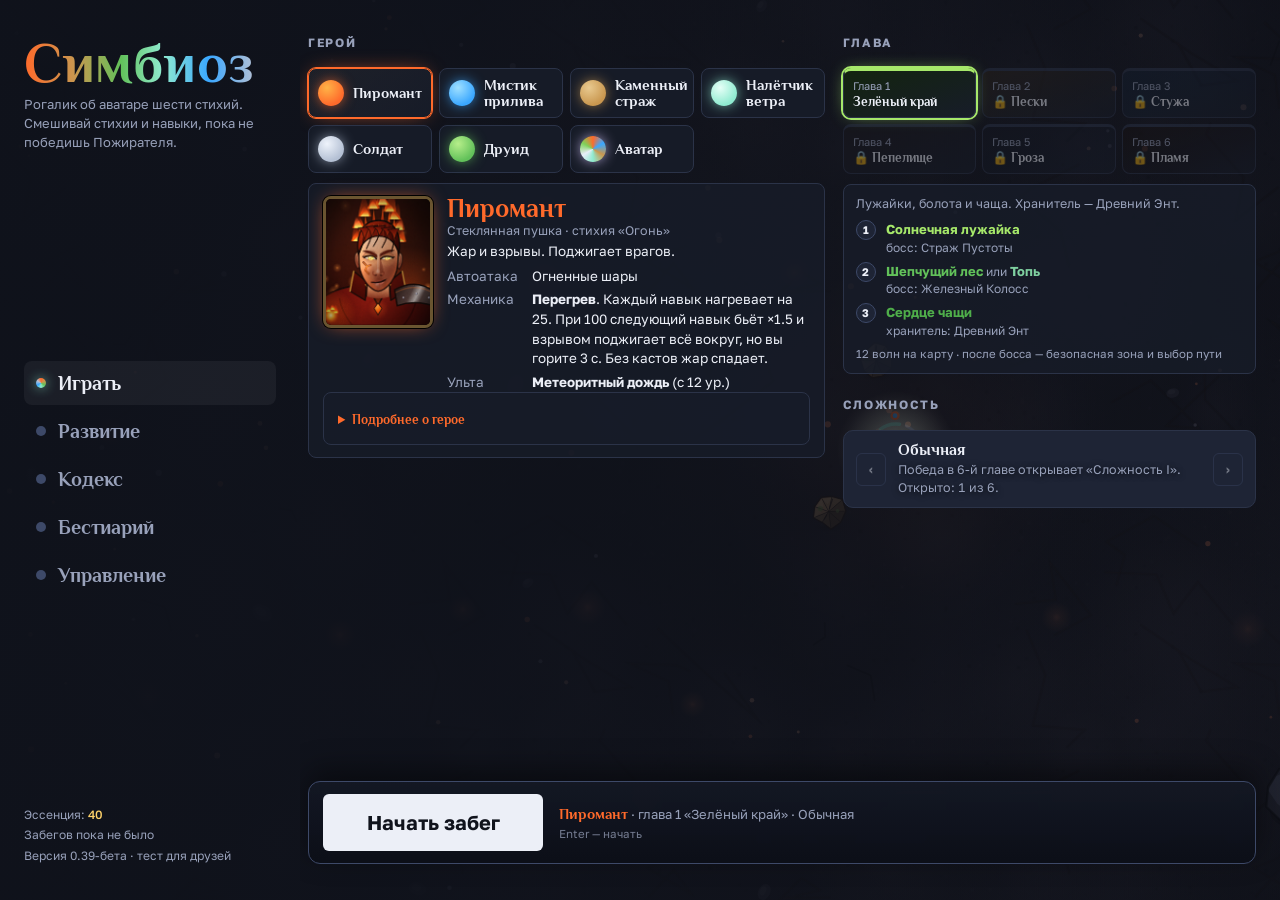
==== commit e4e1fcf9: "Бета 0.39: новое меню, герои по именам, древо только своей стихии Co-Authored-By: Claude Opus 5.5 <n" ====
--- a/beta/index.html
+++ b/beta/index.html
@@ -375,6 +375,53 @@
 .route>.rt{align-content:start}
 .controw{display:flex;align-items:center;gap:12px;padding:12px 14px;border:1px solid #ffd36b;border-radius:10px;background:linear-gradient(120deg,rgba(255,211,107,.12),var(--panel2));margin-bottom:12px}
 .controw>div{flex:1;display:grid;gap:2px}.controw b{font:700 16px var(--f-display);color:#ffd36b}
+.trnote{margin:4px 2px 10px;font-size:12.5px;color:var(--dim)}
+/* меню «Играть» (0.38): всё на одном экране, кнопка старта всегда видна */
+.play2{display:flex!important;flex-direction:column;gap:14px;max-width:1100px!important;min-height:100%}
+.pgrid{display:grid;grid-template-columns:minmax(0,1.25fr) minmax(0,1fr);gap:18px;align-items:start}
+.pcol,.pside{display:grid;gap:10px;min-width:0}
+.hpicks{display:grid;grid-template-columns:repeat(4,minmax(0,1fr));gap:7px}
+.hpick{display:grid;grid-template-columns:auto 1fr;gap:1px 9px;align-items:center;text-align:left;padding:8px 9px;background:rgba(23,28,41,.9);border:1px solid var(--line);border-radius:8px;min-width:0;cursor:pointer;color:inherit}
+.hpick .orb{--s:26px;grid-row:1/3}
+.hpick b{font:700 15px/1.1 var(--f-display);white-space:nowrap;overflow:hidden;text-overflow:ellipsis}
+.hpick small{color:var(--dim);font-size:11px;line-height:1.25;white-space:nowrap;overflow:hidden;text-overflow:ellipsis}
+.hpick.on{border-color:var(--c1);box-shadow:0 0 0 1px var(--c1),0 0 22px -8px var(--c1);background:linear-gradient(135deg,rgba(255,255,255,.06),rgba(23,28,41,.92))}
+.hpick:hover{border-color:var(--c1)}
+.hpick.ava .orb{background:conic-gradient(#ff6a2b,#3aa7ff,#c9974f,#8febd0,#e8eef8,#7fd15a,#ff6a2b)!important}
+.play2 .pdetail{gap:6px;padding:12px 14px}
+.play2 .pdetail .mpc{width:110px;height:132px;margin:0 0 6px 12px}
+.play2 .pdetail h3{font-size:26px;line-height:1}
+.prole{font-size:12.5px;color:var(--dim)}
+.pdesc{margin:2px 0 4px;font-size:13.5px;line-height:1.4}
+.pmore summary{cursor:pointer;color:var(--c1);font-size:13px;font-weight:700;margin:4px 0}
+.pmore dl{margin-top:6px}
+.chrow{grid-template-columns:repeat(3,minmax(0,1fr))!important}
+.mroute{display:grid;gap:5px;padding:10px 12px;background:rgba(23,28,41,.8);border:1px solid var(--line);border-radius:8px;font-size:13px}
+.mdesc{color:var(--dim);font-size:12.5px;margin-bottom:2px}
+.mr{display:grid;grid-template-columns:22px 1fr;gap:0 8px;align-items:baseline}
+.mr .mn{grid-row:1/3;width:20px;height:20px;border-radius:50%;background:var(--panel2);border:1px solid var(--line2);display:grid;place-items:center;font-size:11px;font-weight:700}
+.mr i{font-style:normal;font-weight:700}.mr em{font-style:normal;color:var(--dim);font-size:12px}
+.mr .mb{grid-column:2;color:var(--dim);font-size:12px}
+.mhint{color:var(--dim);font-size:11.5px;margin-top:2px}
+.play2 .ascrow{margin-top:0}
+.startbar{position:sticky;bottom:0;z-index:2;margin-top:auto;display:flex;align-items:center;gap:16px;padding:12px 14px;border:1px solid var(--line2);border-radius:12px;
+  background:linear-gradient(180deg,rgba(20,24,36,.94),rgba(12,15,24,.98));box-shadow:0 -10px 30px rgba(0,0,0,.45);backdrop-filter:blur(6px)}
+.btn.big{font-size:20px;padding:14px 30px;min-width:220px}
+.sbinfo{font-size:13px;color:var(--dim);line-height:1.4}.sbinfo b{font-family:var(--f-display);font-size:15px}
+.sbinfo .kh{font-size:11.5px;opacity:.75}
+@media (max-width:980px){.pgrid{grid-template-columns:minmax(0,1fr)}.hpicks{grid-template-columns:repeat(4,minmax(0,1fr))}}
+@media (max-width:760px){.hpicks{grid-template-columns:repeat(2,minmax(0,1fr))}.btn.big{min-width:0;flex:1;padding:12px 16px;font-size:18px}.sbinfo .kh{display:none}.startbar{gap:10px;padding:10px}
+  .play2 .pdetail .mpc{width:84px;height:100px}}
+.hpick b{white-space:normal;overflow:visible;line-height:1.05}
+.hpick small{display:none}
+.hpick{min-height:48px}
+.play2 .pdetail{display:block}
+.play2 .pdetail .mpc{float:left;margin:0 14px 6px 0}
+.play2 .pdetail dl{clear:none;margin-top:6px}
+.play2 .pdetail .pmore{clear:both;padding-top:4px}
+@media (max-width:760px){.startbar{flex-direction:column;align-items:stretch;gap:6px}.btn.big{width:100%}.sbinfo{text-align:center;font-size:12px}
+  .play2 .pdetail .mpc{width:76px;height:92px}}
+.hpick .orb{grid-row:auto}.hpick{grid-template-rows:1fr}.hpick b{align-self:center}
 </style>
 
 <div id="stage">
@@ -428,7 +475,7 @@
         <p class="tag">Рогалик об аватаре шести стихий. Смешивай стихии и навыки, пока не победишь Пожирателя.</p>
       </div>
       <div class="tabs" id="tabs"></div>
-      <div class="mfoot"><span id="essLine"></span><span id="bestLine"></span><span>Версия 0.38-бета · тест для друзей</span></div>
+      <div class="mfoot"><span id="essLine"></span><span id="bestLine"></span><span>Версия 0.39-бета · тест для друзей</span></div>
     </div>
     <div class="mpanel" id="mpanel"></div>
   </div>
@@ -1164,7 +1211,7 @@
   water:['Волна шире и сильнее','+1 волна','Шире и быстрее','+1 волна, сильнее','Мастерство: волна шире и сильнее','Мастерство: +1 волна','Мастерство: волны быстрее и сильнее'],
   earth:['+1 камень','Камни сильнее','+1 камень','+1 камень, орбита шире','Мастерство: +1 камень','Мастерство: камни сильнее','Мастерство: +1 камень, орбита шире'],
   air:['+1 лезвие','Быстрее, пробивают больше','+1 лезвие','+1 лезвие, бег быстрее','Мастерство: лезвия сильнее','Мастерство: +1 лезвие','Мастерство: +1 лезвие, быстрее'],
-  metal:['+1 ствол','Быстрее и мощнее','+1 ствол','Ещё быстрее','Мастерство: стволы мощнее','Мастерство: стволы быстрее','Мастерство: стволы мощнее'],
+  metal:['Урон всех стволов +33%','Урон стволов +25%','Урон +20%, пули пробивают ещё 1 врага','Мастерство: урон стволов +17%','Мастерство: урон стволов +14%','Мастерство: урон стволов +13%','Мастерство: урон стволов +11%'],
   wood:['+1 семя','Яд сильнее','+1 семя','+1 семя, быстрее','Мастерство: яд сильнее','Мастерство: +1 семя','Мастерство: +1 семя, быстрее']
 };
 /* Аватар — герой-смешиватель. Не стихия: в EK его нет. */
@@ -6162,12 +6209,18 @@
     const a=AB[id],s=slotOf(id),why=skillAvail(id);
     h+='<button type="button" data-sk="'+id+'" class="'+(trSel===id?'sel':'')+(why&&!s?' lock':'')+'" style="--c1:'+(a.c1||'#9cc4ff')+'"><canvas class="tth" data-id="'+id+'" width="104" height="60"></canvas><span class="tl"><b>'+a.n+'</b>'+(a.cat==='sym'?'<span class="rtag" style="color:'+a.c2+'">'+EL[a.pair[0]].n+' + '+EL[a.pair[1]].n+'</span>':roleTag(a))+'</span><small>'+(s?'ур.'+s.lv:(why?'🔒':'—'))+'</small></button>';
   };
-  for(const k of EK){
-    const blocked=g.el[OPP[k]]>0&&!g.el[k];
-    h+='<h4 style="--ec:'+EL[k].c+'"><span class="eo"></span>'+EL[k].n+(g.el[k]?' · ур. '+g.el[k]:(blocked?' · закрыта':''))+'</h4>';
+  /* только стихии героя: мастер видит свою, Аватар — изученные (и симбиозы из них) */
+  const els=isAva(g)?EK.filter(k=>g.el[k]>0):[g.start];
+  for(const k of els){
+    h+='<h4 style="--ec:'+EL[k].c+'"><span class="eo"></span>'+EL[k].n+(g.el[k]?' · ур. '+g.el[k]:'')+'</h4>';
     SKILL_IDS.filter(id=>AB[id].els[0]===k).forEach(row);
   }
-  h+='<h4>Симбиозы</h4>';SYM_IDS.forEach(row);
+  if(isAva(g)){
+    if(!els.length)h+='<p class="trnote">Выберите первую стихию на повышении уровня — здесь появятся её навыки.</p>';
+    const sy=SYM_IDS.filter(id=>AB[id].pair.every(k=>g.el[k]>0));
+    h+='<h4>Симбиозы</h4>';
+    if(sy.length)sy.forEach(row);else h+='<p class="trnote">Симбиоз открывается, когда изучены обе его стихии.</p>';
+  }
   $('trList').innerHTML=h;
   trThumbs();
   trPv=null;
@@ -6475,7 +6528,7 @@
 }
 function showOver(win,add){
   const g=G;
-  $('goT').textContent=win?((g.ch||1)>=CHAP.length?'Пожиратель повержен':'Глава '+(g.ch||1)+' пройдена'):(g.endless?'Бесконечный режим окончен':'Аватар пал');
+  $('goT').textContent=win?((g.ch||1)>=CHAP.length?'Пожиратель повержен':'Глава '+(g.ch||1)+' пройдена'):(g.endless?'Бесконечный режим окончен':(isAva(g)?'Аватар':CLS[g.start].n)+' пал');
   $('goW').textContent=g.wave;$('goLv').textContent=g.p.lv;$('goK').textContent=g.kills;$('goE').textContent='+'+add;
   $('goBuild').innerHTML=buildChips(g);
   {const w=$('goWhy');if(!win&&g.lastHurt){w.hidden=false;w.innerHTML='Последний удар: <b>'+g.lastHurt.n+'</b> (−'+g.lastHurt.d+')'}else w.hidden=true}
@@ -6526,26 +6579,45 @@
   const card=(id,lab,boss)=>{const M=MAPS[id];return '<div class="rt" style="--c1:'+M.glow+';--a:'+M.acc+';--b:'+M.base+'"><span class="msw"></span><b>'+M.n+'</b><small>'+lab+' · босс: '+BOSS[boss].n+'</small><em class="up">▲ '+M.mods.buff.n+'</em><em class="dn">▼ '+M.mods.debuff.n+'</em></div>'};
   return card(C.maps[0],'Карта 1',C.boss[0])+'<div class="rfork">'+card(C.maps[1],'Карта 2 · путь А',C.boss[1])+card(C.maps[2],'Карта 2 · путь Б',C.boss[1])+'</div>'+card(C.maps[3],'Карта 3 · логово',C.boss[2]);
 }
+function heroName(k){return k==='avatar'?'Аватар':CLS[k].n}
 function playTab(){
+  /* герои: имя персонажа, роль, стихия маленьким шрифтом */
   let picks='';
   for(const k of HEROK){
     const E=hEl(k),ava=k==='avatar';
-    picks+='<button class="pick'+(menuEl===k?' on':'')+(ava?' ava':'')+'" type="button" data-el="'+k+'" style="--c1:'+E.c+';--c2:'+E.c2+'"><span class="orb"></span><b>'+(ava?'Аватар':E.n)+'</b><small>'+(ava?'Смешивает стихии':EW[k].w)+'</small></button>';
+    picks+='<button class="hpick'+(menuEl===k?' on':'')+(ava?' ava':'')+'" type="button" data-el="'+k+'" style="--c1:'+E.c+';--c2:'+E.c2+'"><span class="orb"></span><b>'+heroName(k)+'</b><small>'+(ava?'Смешивает стихии':CLS[k].role+' · '+E.n.toLowerCase())+'</small></button>';
   }
   const ava=menuEl==='avatar',E=hEl(menuEl),u=ULT[menuEl],sk=AB[ELSK[menuEl]]||{n:'Навыки изученных стихий',d:'Плюс симбиозы двух стихий и их слияния'};
   const ew=EW[menuEl]||{w:'Автоатаки всех изученных стихий',d:'Каждая стихия добавляет свою',dt:'magic'};
-  let syms='';
-  for(const k of SYM_IDS){
-    const a=AB[k];
-    if(a.pair.indexOf(menuEl)<0)continue;
-    const other=a.pair[0]===menuEl?a.pair[1]:a.pair[0];
-    syms+='<span class="chip"><span class="orb sm dual" style="--c1:'+a.c1+';--c2:'+a.c2+'"></span><b>'+a.n+'</b> с '+EL[other].n+' · ульта: '+ULTMOD[other]+'</span>';
-  }
+  const C=CHAP[clamp((SAVE.chSel||1)-1,0,CHAP.length-1)],A=ASC[Math.min(SAVE.ascSel||0,SAVE.asc||0)];
   const rs=runSavedLine();
-  return '<section>'+(rs?'<div class="controw"><div><b>Сохранённый забег</b><span class="sub">'+rs+'</span></div><button class="btn" type="button" data-cont="1">Продолжить</button></div>':'')+'<div><h2 class="sec">Стартовая стихия</h2><div class="picks">'+picks+'</div></div><div><h2 class="sec">Глава</h2>'+chapRow()+'<div class="sub" style="margin:6px 0">'+CHAP[clamp((SAVE.chSel||1)-1,0,CHAP.length-1)].d+'</div><div class="route">'+routeHtml()+'</div></div>'
-    +'<div class="pdetail" style="--c1:'+E.c+'"><canvas class="mpc" id="mpc"></canvas><h3 style="color:'+E.c+'">'+CLS[menuEl].n+' <span style="font-size:.6em;color:var(--dim)">'+E.n+'</span></h3><dl><dt>Описание</dt><dd>'+E.d+'</dd><dt>Класс</dt><dd><b>'+CLS[menuEl].n+'</b> · '+CLS[menuEl].role+'</dd><dt>Плюсы</dt><dd>'+CLS[menuEl].plus+'</dd><dt>Минусы</dt><dd>'+CLS[menuEl].minus+(ava?'':' Мастер одной стихии: качает её до 8 уровня, чужие стихии не берёт.')+'</dd><dt>Пассивка</dt><dd><b>'+HPAS[menuEl].n+'</b> (3 уровня, очками навыков): '+HPAS[menuEl].pd.map((d,i)=>(i+1)+') '+d).join('; ')+'.</dd><dt>Механика</dt><dd><b>'+HMECH[menuEl].n+'</b>. '+HMECH[menuEl].d+'.</dd><dt>Автоатака</dt><dd>'+ew.w+'. '+ew.d+' ('+DT[ew.dt].n.toLowerCase()+' урон)</dd><dt>Навык (очко на ур. 2)</dt><dd><b>'+sk.n+'</b>. '+sk.d+'</dd><dt>Ульта (с '+ULT_LV+' ур.)</dt><dd><b>'+u.n+'</b>. '+u.d+'</dd><dt>Стихии</dt><dd>'+(ava?'Не больше трёх: по одной из каждой пары огонь/вода, земля/воздух, металл/дерево. Каждая до 4 уровня.':'Только «'+E.n+'». Смешивать стихии умеет только Аватар.')+'</dd></dl>'
-    +(ava?'<h2 class="sec" style="margin-top:6px">Симбиозы — по одному на каждую пару стихий, '+SYM_IDS.length+' всего</h2><div class="chips">'+SYM_IDS.map(k=>'<span class="chip"><span class="orb sm dual" style="--c1:'+AB[k].c1+';--c2:'+AB[k].c2+'"></span><b>'+AB[k].n+'</b></span>').join('')+'</div>':'')+'</div>'
-    +ascRow()+'<div class="playrow"><button class="btn" type="button" data-start="1">'+(runSaved()?'Новый забег (сохранённый пропадёт)':'Начать забег')+'</button><span class="sub">Глава — 3 карты по 12 волн, на 12-й волне босс. После босса безопасная зона с торговцами и два портала: выбери путь. Победа открывает следующую главу.</span></div></section>';
+  /* маршрут главы — три строки */
+  const mrow=(n,ids,b,fin)=>'<div class="mr"><span class="mn">'+n+'</span><span>'+ids.map(id=>'<i style="color:'+MAPS[id].glow+'">'+MAPS[id].n+'</i>').join(' <em>или</em> ')+'</span><span class="mb">'+(fin?'хранитель: ':'босс: ')+BOSS[b].n+'</span></div>';
+  return '<section class="play2">'
+    +(rs?'<div class="controw"><div><b>Сохранённый забег</b><span class="sub">'+rs+'</span></div><button class="btn" type="button" data-cont="1">Продолжить</button></div>':'')
+    +'<div class="pgrid"><div class="pcol">'
+      +'<h2 class="sec">Герой</h2><div class="hpicks">'+picks+'</div>'
+      +'<div class="pdetail" style="--c1:'+E.c+'"><canvas class="mpc" id="mpc"></canvas>'
+        +'<h3 style="color:'+E.c+'">'+heroName(menuEl)+'</h3><div class="prole">'+(ava?'Мастер всех стихий':CLS[menuEl].role+' · стихия «'+E.n+'»')+'</div>'
+        +'<p class="pdesc">'+E.d+'</p>'
+        +'<dl><dt>Автоатака</dt><dd>'+ew.w+'</dd><dt>Механика</dt><dd><b>'+HMECH[menuEl].n+'</b>. '+HMECH[menuEl].d+'.</dd><dt>Ульта</dt><dd><b>'+u.n+'</b> (с '+ULT_LV+' ур.)</dd></dl>'
+        +'<details class="pmore"><summary>Подробнее о герое</summary><dl>'
+          +'<dt>Плюсы</dt><dd>'+CLS[menuEl].plus+'</dd><dt>Минусы</dt><dd>'+CLS[menuEl].minus+'</dd>'
+          +'<dt>Автоатака</dt><dd>'+ew.d+' ('+DT[ew.dt].n.toLowerCase()+' урон)</dd>'
+          +'<dt>Пассивка</dt><dd><b>'+HPAS[menuEl].n+'</b>: '+HPAS[menuEl].pd.map((d,i)=>(i+1)+') '+d).join('; ')+'.</dd>'
+          +'<dt>Первый навык</dt><dd><b>'+sk.n+'</b>. '+sk.d+'</dd><dt>Ульта</dt><dd>'+u.d+'</dd>'
+          +'<dt>Стихии</dt><dd>'+(ava?'До трёх: по одной из пар огонь/вода, земля/воздух, металл/дерево, каждая до 4 уровня. Учит симбиозы.':'Только своя — до 8 уровня. Смешивать стихии умеет только Аватар.')+'</dd>'
+        +'</dl>'+(ava?'<div class="chips" style="margin-top:6px">'+SYM_IDS.map(k=>'<span class="chip"><span class="orb sm dual" style="--c1:'+AB[k].c1+';--c2:'+AB[k].c2+'"></span><b>'+AB[k].n+'</b></span>').join('')+'</div>':'')+'</details>'
+      +'</div>'
+    +'</div><div class="pside">'
+      +'<h2 class="sec">Глава</h2>'+chapRow()
+      +'<div class="mroute"><div class="mdesc">'+C.d+'</div>'+mrow('1',[C.maps[0]],C.boss[0])+mrow('2',[C.maps[1],C.maps[2]],C.boss[1])+mrow('3',[C.maps[3]],C.boss[2],true)
+        +'<div class="mhint">12 волн на карту · после босса — безопасная зона и выбор пути</div></div>'
+      +'<h2 class="sec" style="margin-top:14px">Сложность</h2>'+ascRow()
+    +'</div></div>'
+    +'<div class="startbar"><button class="btn big" type="button" data-start="1">'+(rs?'Новый забег':'Начать забег')+'</button>'
+      +'<span class="sbinfo"><b style="color:'+E.c+'">'+heroName(menuEl)+'</b> · глава '+(SAVE.chSel||1)+' «'+C.n+'» · '+A.n+(rs?'<br><span style="color:#ffb0a0">Сохранённый забег пропадёт</span>':'')+'<br><span class="kh">Enter — начать</span></span></div>'
+    +'</section>';
 }
 function upTab(){
   let h='<section><div class="playrow"><div><h2 class="sec">Эссенция</h2><div class="ess">'+SAVE.ess+'</div></div><span class="sub">Эссенция выдаётся за забег: за волны, убийства и боссов. Улучшения остаются навсегда.</span></div><div class="metas">';
@@ -6694,7 +6766,7 @@
 addEventListener('keydown',e=>{
   const c=e.code;
   if(listening){e.preventDefault();finishListen(c);return}
-  if(mode==='menu')return;
+  if(mode==='menu'){if((c==='Enter'||c==='NumpadEnter')&&menuTab==='play'&&!e.repeat&&!(document.activeElement&&document.activeElement.tagName==='INPUT')){e.preventDefault();startRun(menuEl)}return}
   const act=KEYMAP[c];
   if(c==='Space'||c.startsWith('Arrow')||c==='Tab')e.preventDefault();
   codes[c]=true;
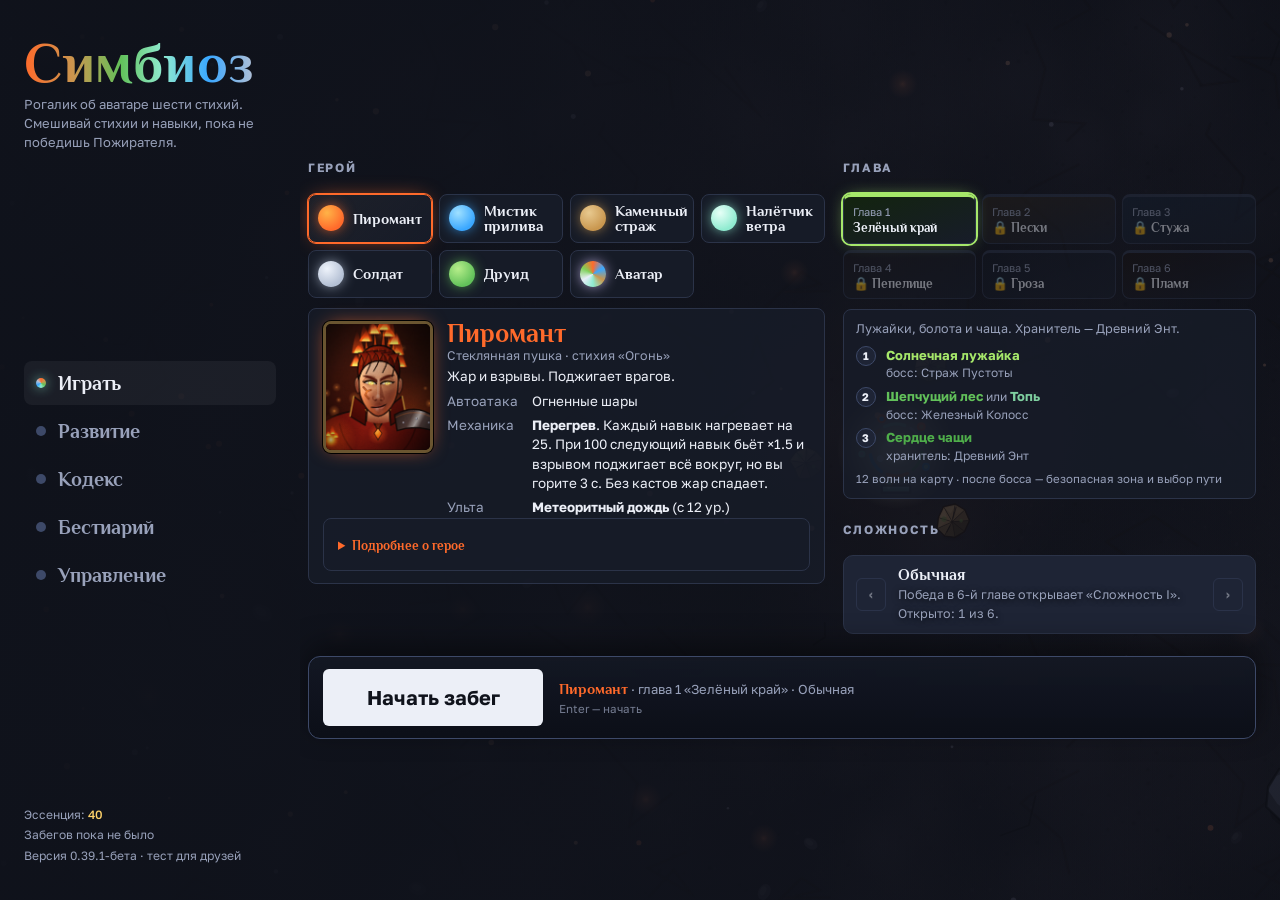
==== commit dee5b136: "Бета 0.39.1: меню на широких экранах Co-Authored-By: Claude Opus 5.5 <noreply@anthropic.com> Claude-" ====
--- a/beta/index.html
+++ b/beta/index.html
@@ -422,6 +422,13 @@
 @media (max-width:760px){.startbar{flex-direction:column;align-items:stretch;gap:6px}.btn.big{width:100%}.sbinfo{text-align:center;font-size:12px}
   .play2 .pdetail .mpc{width:76px;height:92px}}
 .hpick .orb{grid-row:auto}.hpick{grid-template-rows:1fr}.hpick b{align-self:center}
+/* широкие экраны: кнопка сразу под содержимым, меню крупнее */
+.play2{min-height:0}
+.startbar{margin-top:4px}
+.play2{max-width:1240px!important}
+@media (min-width:1600px) and (min-height:860px){#menu{zoom:1.2}}
+@media (min-width:2100px) and (min-height:1100px){#menu{zoom:1.45}}
+.mpanel{display:flex;flex-direction:column}.mpanel>section{flex:none}.play2{margin:auto 0}
 </style>
 
 <div id="stage">
@@ -475,7 +482,7 @@
         <p class="tag">Рогалик об аватаре шести стихий. Смешивай стихии и навыки, пока не победишь Пожирателя.</p>
       </div>
       <div class="tabs" id="tabs"></div>
-      <div class="mfoot"><span id="essLine"></span><span id="bestLine"></span><span>Версия 0.39-бета · тест для друзей</span></div>
+      <div class="mfoot"><span id="essLine"></span><span id="bestLine"></span><span>Версия 0.39.1-бета · тест для друзей</span></div>
     </div>
     <div class="mpanel" id="mpanel"></div>
   </div>
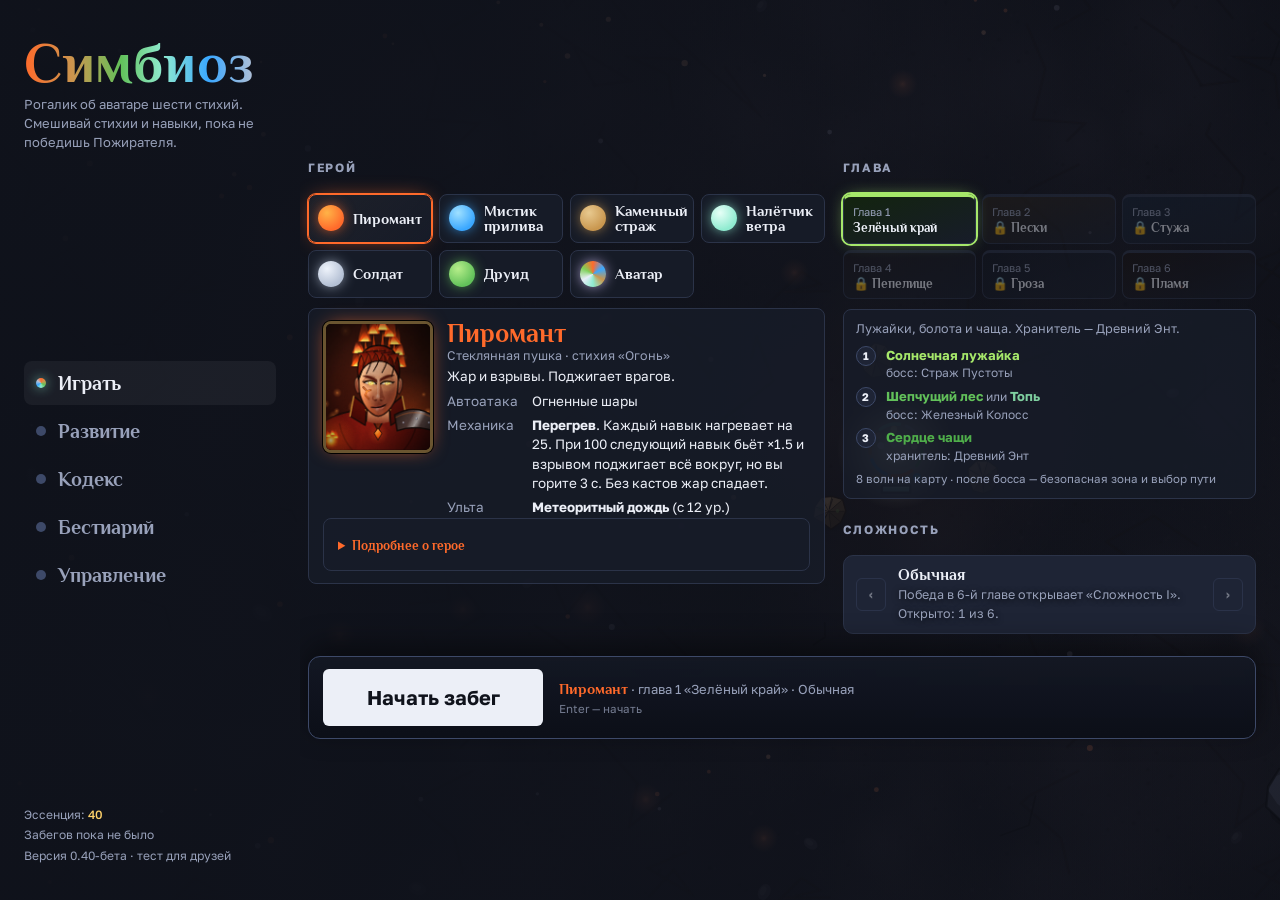
==== commit d5443741: "Бета 0.40: быстрее темп, новый алтарь крови Co-Authored-By: Claude Opus 5.5 <noreply@anthropic.com> " ====
--- a/beta/index.html
+++ b/beta/index.html
@@ -482,7 +482,7 @@
         <p class="tag">Рогалик об аватаре шести стихий. Смешивай стихии и навыки, пока не победишь Пожирателя.</p>
       </div>
       <div class="tabs" id="tabs"></div>
-      <div class="mfoot"><span id="essLine"></span><span id="bestLine"></span><span>Версия 0.39.1-бета · тест для друзей</span></div>
+      <div class="mfoot"><span id="essLine"></span><span id="bestLine"></span><span>Версия 0.40-бета · тест для друзей</span></div>
     </div>
     <div class="mpanel" id="mpanel"></div>
   </div>
@@ -1146,8 +1146,8 @@
 const clamp=(v,a,b)=>Math.max(a,Math.min(b,v));
 const pickOf=a=>a[Math.floor(Math.random()*a.length)];
 const RM=!!(window.matchMedia&&matchMedia('(prefers-reduced-motion: reduce)').matches);
-const WPM=12;            /* волн на одной карте */
-const WAVES_TOTAL=36;    /* волн в главе: 3 карты по 12 */
+const WPM=8;             /* волн на одной карте */
+const WAVES_TOTAL=24;    /* волн в главе: 3 карты по 8 */
 
 
 /* =====================================================================
@@ -1156,19 +1156,20 @@
    ===================================================================== */
 const BAL={
   /* опыт: нужно на уровень l = (base + lin·l + quad·l²) · (1 + lateK·max(0, l − lateFrom)) */
-  xp:{base:6,lin:3.4,quad:0.38,lateFrom:10,lateK:0.2},
+  xp:{base:6,lin:3.4,quad:0.38,lateFrom:10,lateK:0.2,gain:1.45}, /* gain — множитель всего опыта */
   /* враги: множители здоровья и урона по номеру волны w */
   enemy:{
     hpLin:0.2,hpQuad:0.012,dmgLin:0.1,dmgQuad:0.002,
     lateFrom:10,hpLate:0.035,dmgLate:0.012,   /* добавка после 10-й волны: ·(w−10)² */
-    lvAdjK:0.025,lvExpBase:3,lvExpPerWave:1.6 /* враги крепчают, если герой обгоняет ожидаемый уровень 3+1.6·w */
+    lvAdjK:0.025,lvExpBase:3,lvExpPerWave:2.1 /* враги крепчают, если герой обгоняет ожидаемый уровень 3+1.6·w */
   },
   /* главы: забег = одна глава из 3 карт по 12 волн */
   chap:{
-    wk:0.68,        /* «волна сложности» = 1 + (волна−1)·wk: к 36-й волне враги как раньше к 25-й */
+    wk:1.0,         /* «волна сложности» = 1 + (волна−1)·wk */
     hpPer:0.3,      /* +30% здоровья врагов за каждую главу после первой */
     dmPer:0.12,     /* +12% урона врагов за каждую главу после первой */
     finalBoss:1.25, /* хранитель главы (конец 3-й карты) крепче, кроме 1-й главы */
+    goldGain:1.45, /* множитель золота с врагов */
     riskHp:1.25,riskDm:1.1,riskGold:1.5,riskEss:1.25 /* «Тропа испытаний»: враги крепче, золото ×1,5, за победу эссенция ×1,25 */
   },
   /* боссы */
@@ -1182,7 +1183,7 @@
     gapMin:1.1       /* минимальная пауза между приёмами, с */
   },
   /* волны */
-  wave:{durBase:56,durMax:75,interTime:60,interHeal:0.35},
+  wave:{durBase:34,durMax:46,interTime:25,shortInter:5,spawnK:0.75,interHeal:0.35}, /* волна 35–46 с; торговцы после каждой 2-й волны (25 с), после остальных — передышка 5 с; spawnK<1 — враги чаще */
   /* герой */
   hero:{maxForms:4,ultLv:12,ultLvReq:[12,18,24],dashCd:2.2,pasLv:[3,8,13]}, /* ulta: открыть / ур.2 / ур.3 — с этих уровней героя */
   /* лавка */
@@ -2030,7 +2031,7 @@
 
 /* События между волнами: появляются в передышке, используются клавишей «Торговец». */
 const EVTS={
-  altar:{n:'Алтарь крови',c:'#ff4d5e',d:'Отдать 20% максимума здоровья: +1 очко навыков и карточка уровня.'},
+  altar:{n:'Алтарь крови',c:'#ff4d5e',d:'Навсегда отдать часть максимума здоровья (10%, потом 15%, 20%…). Награда растёт: очки навыков и карточки уровня.'},
   chest:{n:'Проклятый сундук',c:'#c47bff',d:'Золото и случайный предмет. Проклятие: следующая волна на 30% крепче.'},
   trial:{n:'Обелиск испытания',c:'#ffd36b',d:'Следующая волна злее: врагов больше и бьют сильнее. Награда: золото, очко навыков и лечение.'}
 };
@@ -2994,7 +2995,7 @@
   if(isAva(g)){const n=EK.filter(k=>g.el[k]>0).length;it.dm=(it.dm||0)+PV('avatar',[0,.06,.09,.12])*n}
   {const a=PV('air',[0,.06,.1,.14]);if(a)it.spd=(it.spd||0)+a;const m=PV('metal',[0,.06,.1,.14]);if(m)it.crit=(it.crit||0)+m;if(g.start==='air'&&g.pl>=2)it.drc=(it.drc||0)+0.15}
   const x=k=>it[k]||0;
-  S.maxHp=100+12*ml('hp')+25*cl('hp')+x('hp');
+  S.maxHp=(100+12*ml('hp')+25*cl('hp')+x('hp'))*(1-(g.altarCut||0)); /* алтарь крови навсегда отнимает часть */
   S.regen=0.3+0.25*ml('reg')+0.8*cl('reg')+x('regen');
   S.maxMana=120+10*ml('mana')+20*cl('mana')+x('mana');
   S.mreg=3+0.2*ml('mreg')+0.8*cl('mreg')+x('mreg');
@@ -3204,7 +3205,7 @@
 }
 function dropLoot(e){
   const g=G,t=e.type,r=Math.random(),d=e.def;
-  const gv=Math.max(1,Math.round(d.gold*(1+(SW()-1)*0.06)));
+  const gv=Math.max(1,Math.round(d.gold*(1+(SW()-1)*0.06)*BAL.chap.goldGain));
   if(e.boss){
     for(let i=0;i<3;i++)addGem(e.x+rnd(-40,40),e.y+rnd(-40,40),'xl');
     for(let i=0;i<8;i++){const a=rnd(0,TAU),dd=rnd(20,80);addGem(e.x+Math.cos(a)*dd,e.y+Math.sin(a)*dd,'l')}
@@ -5180,17 +5181,20 @@
 }
 function endWave(){
   const g=G,p=g.p;tut('inter');
-  g.phase='inter';g.inter=BAL.wave.interTime;
+  g.phase='inter';
+  const longBreak=g.wave%2===0||!!bossKeyFor(g.wave); /* торговцы — после каждой второй волны */
+  g.inter=longBreak?BAL.wave.interTime:BAL.wave.shortInter;
   for(const e of g.en){if(!e.dead){e.dead=true;if(g.pt.length<320)puff(e.x,e.y,e.col,3,80,0.4,2)}}
   g.en.length=0;g.eps.length=0;g.tgs.length=0;
   for(const m of g.gem)m.fly=true;
   g.vac=4;
   heal(g.S.maxHp*ascMod('heal'));p.mana=g.S.maxMana;
-  stockMerchants();
-  spawnEvents();trialReward();
+  if(longBreak){stockMerchants();spawnEvents()}else{g.merch=[];g.evts=[]}
+  trialReward();
   {const bk=bossKeyFor(g.wave);if(bk&&g.bossDead)g.relicQ=bk}
   if(bossKeyFor(g.wave)&&!g.endless&&g.wave<WAVES_TOTAL){openSafeZone();sfx(500,0.4,'triangle',0.06,300);return}
-  toast('Волна '+g.wave+' пройдена',(g.merch.some(m=>m.id==='tycoon')?'Пришёл Магнат Мидас! ':'')+'Пауза 60 секунд. Торговцы рядом.'+((g.wave+1)%6===0?' Копите золото: после следующей волны может прийти Магнат ('+tycoonNeed2(g.wave+1)+'+).':''));
+  if(!longBreak){toast('Волна '+g.wave+' пройдена','Передышка '+BAL.wave.shortInter+' с. Торговцы — после следующей волны');sfx(500,0.3,'triangle',0.05,300);return}
+  toast('Волна '+g.wave+' пройдена',(g.merch.some(m=>m.id==='tycoon')?'Пришёл Магнат Мидас! ':'')+'Пауза '+BAL.wave.interTime+' секунд. Торговцы рядом.'+((g.wave+1)%6===0?' Копите золото: после следующей волны может прийти Магнат ('+tycoonNeed2(g.wave+1)+'+).':''));
   sfx(500,0.4,'triangle',0.06,300);
 }
 function waveTitle(w){
@@ -5328,7 +5332,7 @@
 /* ---------- прокачка ---------- */
 function gainXp(v){
   const g=G,p=g.p;
-  p.xp+=v*(1+g.S.xpm);
+  p.xp+=v*(1+g.S.xpm)*BAL.xp.gain;
   while(p.xp>=p.need){p.xp-=p.need;p.lv++;p.need=needFor(p.lv);g.pending++;g.sp++;recalc();if(p.lv===ULT_LV&&(tut('ult'),true))toast('Ульта доступна','Древо (T) → Ульта: выберите её за 1 очко навыков');else if(g.ult.kind&&BAL.hero.ultLvReq.indexOf(p.lv)>0&&g.ult.lv<3)toast('Ульту можно усилить','Древо (T) → Ульта')}
 }
 function buildChoices(){
@@ -5634,7 +5638,7 @@
     const sw=effW(w),cap=Math.min(180,45+14*sw);
     const n=boss?1:1+Math.floor((sw-1)/3);
     if(g.en.length<cap)for(let i=0;i<n;i++)spawnEnemy(pickType(w));
-    g.spawnT=Math.max(0.28,(mapWave(w)===1&&w===1?1.3:1.0-0.045*sw))*(boss?2:1)/(MAPS[g.map].foe.cnt||1)/(g.trialW===w?1.4:1);
+    g.spawnT=Math.max(0.22,(w===1?1.1:1.0-0.045*sw)*BAL.wave.spawnK)*(boss?2:1)/(MAPS[g.map].foe.cnt||1)/(g.trialW===w?1.4:1);
   }
   if(w>=3){
     const sw=effW(w);
@@ -5794,10 +5798,13 @@
 function useEvent(v){
   const g=G,p=g.p,w=g.wave;
   if(v.t==='altar'){
-    const cost=g.S.maxHp*0.2;
-    if(p.hp<=cost+1){toast('Алтарь молчит','Нужно больше здоровья');return}
-    p.hp-=cost;g.sp++;g.pending++;
-    ring(v.x,v.y,120,'#ff4d5e',0.6);puff(p.x,p.y,'#ff4d5e',20,200,0.6,3);toast('Алтарь крови','+1 очко навыков и карточка уровня');
+    /* цена растёт с каждым алтарём: −10%, −15%, −20%… максимума здоровья до конца забега; награда тоже растёт */
+    const n=(g.altarN||0)+1,cut=0.05+0.05*n,sp=1+Math.floor((n-1)/2),cards=1+Math.floor(n/2);
+    if((g.altarCut||0)+cut>0.6){toast('Алтарь молчит','Крови больше не хватит');return}
+    g.altarN=n;g.altarCut=(g.altarCut||0)+cut;recalc();p.hp=Math.min(p.hp,g.S.maxHp);
+    g.sp+=sp;g.pending+=cards;
+    ring(v.x,v.y,120,'#ff4d5e',0.6);puff(p.x,p.y,'#ff4d5e',20,200,0.6,3);
+    toast('Алтарь крови · '+n+'-й','−'+Math.round(cut*100)+'% максимума здоровья навсегда. +'+sp+' очк. навыков и '+cards+' карточк'+(cards>1?'и':'а')+' уровня');
   }else if(v.t==='chest'){
     const gold=Math.round(120+30*SW());p.gold+=gold;
     const ids=[];for(const k of ['smith','alch','mage','smug'])for(const id of MERCH[k].pool){const d=ITEMS[id];if(!d.scroll&&!d.ch&&d.price<500&&!g.bag.some(b=>b&&b.id===id))ids.push(id)}
@@ -6619,7 +6626,7 @@
     +'</div><div class="pside">'
       +'<h2 class="sec">Глава</h2>'+chapRow()
       +'<div class="mroute"><div class="mdesc">'+C.d+'</div>'+mrow('1',[C.maps[0]],C.boss[0])+mrow('2',[C.maps[1],C.maps[2]],C.boss[1])+mrow('3',[C.maps[3]],C.boss[2],true)
-        +'<div class="mhint">12 волн на карту · после босса — безопасная зона и выбор пути</div></div>'
+        +'<div class="mhint">'+WPM+' волн на карту · после босса — безопасная зона и выбор пути</div></div>'
       +'<h2 class="sec" style="margin-top:14px">Сложность</h2>'+ascRow()
     +'</div></div>'
     +'<div class="startbar"><button class="btn big" type="button" data-start="1">'+(rs?'Новый забег':'Начать забег')+'</button>'
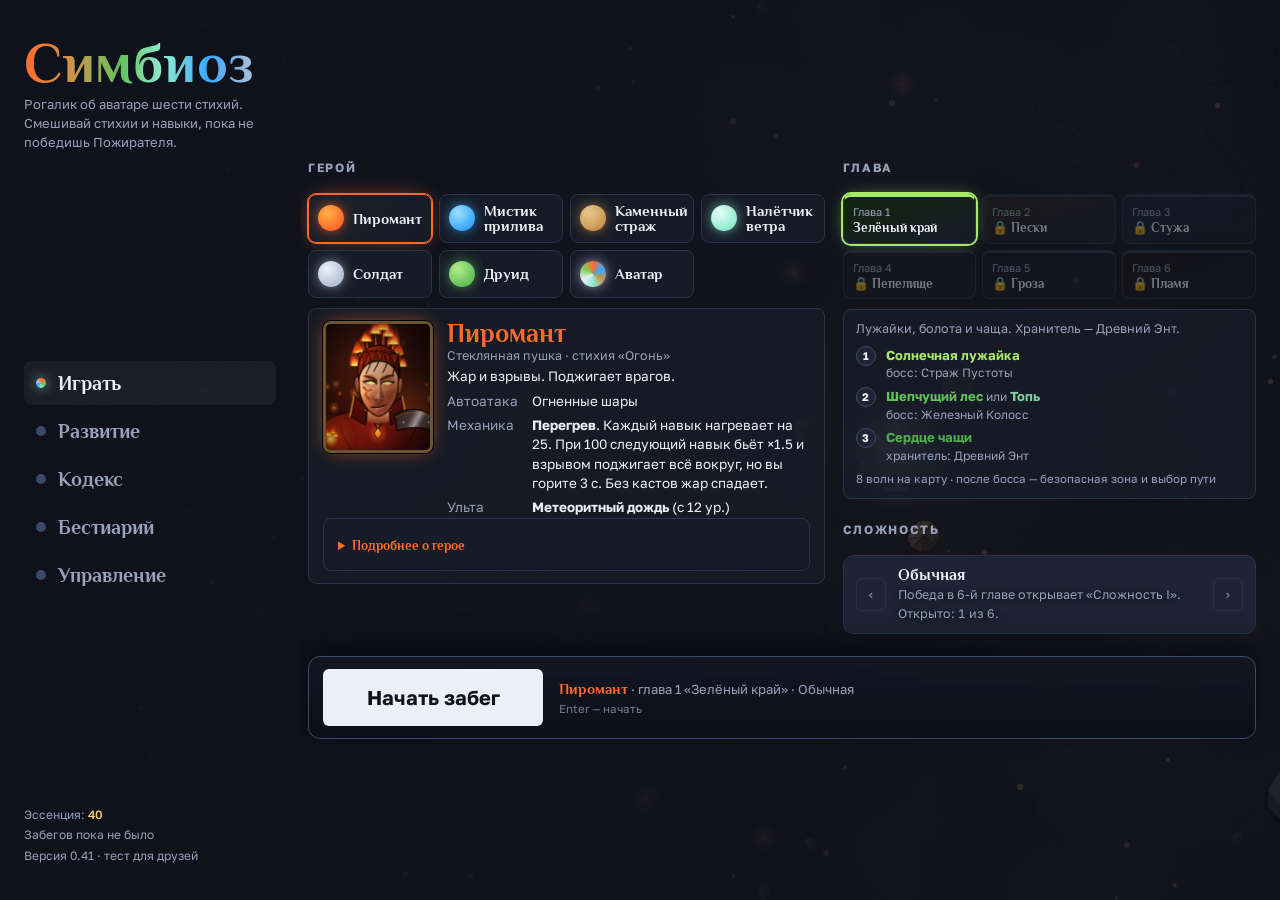
==== commit eadba914: "Бета = основная игра 0.41 Co-Authored-By: Claude Opus 5.5 <noreply@anthropic.com> Claude-Session: ht" ====
--- a/beta/index.html
+++ b/beta/index.html
@@ -482,7 +482,7 @@
         <p class="tag">Рогалик об аватаре шести стихий. Смешивай стихии и навыки, пока не победишь Пожирателя.</p>
       </div>
       <div class="tabs" id="tabs"></div>
-      <div class="mfoot"><span id="essLine"></span><span id="bestLine"></span><span>Версия 0.40-бета · тест для друзей</span></div>
+      <div class="mfoot"><span id="essLine"></span><span id="bestLine"></span><span>Версия 0.41 · тест для друзей</span></div>
     </div>
     <div class="mpanel" id="mpanel"></div>
   </div>
@@ -2813,7 +2813,8 @@
     return {x,y}};
   opts.forEach((o,i)=>{const q=spot(i?1:-1);g.portals.push(Object.assign({x:q.x,y:q.y,bob:rnd(0,TAU)},o))});
   for(const m of (g.merch||[]).concat(g.evts||[]))for(const q of g.portals)if(Math.hypot(m.x-q.x,m.y-q.y)<150&&m.y<g.p.y-60){const s=freeSpot(m.x,g.p.y+rnd(150,230),48,160);m.x=s.x;m.y=s.y}
-  toast('Безопасная зона','Враги не придут, пока вы не войдёте в портал. Торговцы рядом.');
+  saveRun(); /* автосохранение после каждой карты: забег можно продолжить из меню */
+  toast('Безопасная зона','Забег сохранён. Враги не придут, пока вы не войдёте в портал. Торговцы рядом.');
 }
 function nearPortal(){
   const g=G;if(!g.safe||!g.portals)return null;
@@ -2825,7 +2826,7 @@
 function usePortal(q){
   const g=G;
   g.safe=false;g.portals=[];g.risk=!!q.risk;if(g.risk)g.riskRun=true;g.evts=[];g.merch=[];
-  enterBiome(q.map);placeFeature();
+  enterBiome(q.map);placeFeature();clearRun();
   if(g.risk)toast('Тропа испытаний','Враги на '+Math.round((BAL.chap.riskHp-1)*100)+'% крепче, золота на '+Math.round((BAL.chap.riskGold-1)*100)+'% больше. Победа даст +'+Math.round((BAL.chap.riskEss-1)*100)+'% эссенции.');
   sfx(260,0.5,'sine',0.06,500);
   startWave(g.wave+1);
@@ -5684,6 +5685,7 @@
 function endRun(win){
   const g=G;
   if(g.over)return;
+  clearRun();
   g.over=true;mode='over';
   const add=payEssence(false);
   SAVE.runs++;SAVE.best=Math.max(SAVE.best,g.wave);
@@ -5693,6 +5695,7 @@
 }
 function winRun(){
   const g=G;
+  clearRun();
   g.over=true;mode='over';g.victory=true;
   const add=payEssence(true);
   SAVE.runs++;SAVE.wins++;
@@ -6530,7 +6533,7 @@
 $('quit').addEventListener('click',()=>{
   if(!quitArmed){quitArmed=1;$('quit').textContent='Точно выйти? Забег будет потерян';return}
   quitArmed=0;$('quit').textContent='Выйти в меню';
-  if(G&&!G.over){const add=payEssence(false);SAVE.runs++;SAVE.best=Math.max(SAVE.best,G.wave);store()}
+  if(G&&!G.over){const add=payEssence(false);SAVE.runs++;SAVE.best=Math.max(SAVE.best,G.wave);store();clearRun()}
   quitToMenu();
 });
 function dmgRows(g){
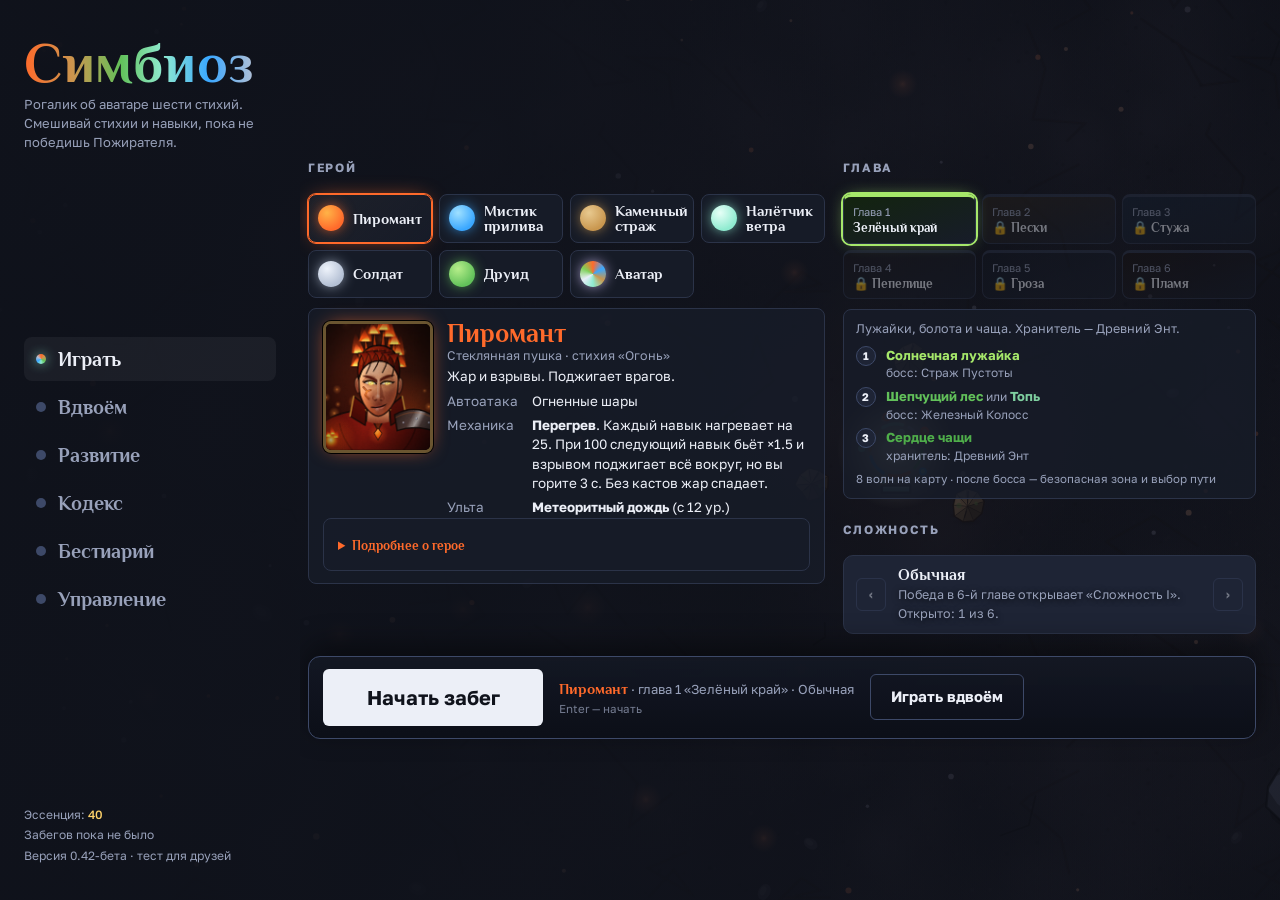
==== commit 729d6430: "Бета 0.42: игра вдвоём по сети Co-Authored-By: Claude Opus 5.5 <noreply@anthropic.com> Claude-Sessio" ====
--- a/beta/index.html
+++ b/beta/index.html
@@ -429,6 +429,40 @@
 @media (min-width:1600px) and (min-height:860px){#menu{zoom:1.2}}
 @media (min-width:2100px) and (min-height:1100px){#menu{zoom:1.45}}
 .mpanel{display:flex;flex-direction:column}.mpanel>section{flex:none}.play2{margin:auto 0}
+/* совместная игра */
+#coopBar{position:absolute;right:12px;top:120px;display:grid;gap:6px;pointer-events:none;z-index:3}
+#coopBar .cb{min-width:190px;padding:7px 10px;background:rgba(12,15,24,.82);border:1px solid var(--line2);border-radius:8px;display:grid;gap:3px}
+#coopBar .cb b{font:700 14px var(--f-display)}#coopBar .cb small{color:var(--dim);font-size:11.5px}
+#coopBar .cb i{display:block;height:6px;background:#2a1418;border-radius:3px;overflow:hidden}#coopBar .cb u{display:block;height:100%;background:linear-gradient(90deg,#ff5a6a,#ff9a8a)}
+#coopBar .cb em{font-style:normal;font-size:12px;color:#ffd36b}#coopBar .cb.down{border-color:#ff6b7a}
+#coopWait{position:fixed;left:50%;top:38%;transform:translate(-50%,-50%);padding:14px 22px;background:rgba(10,12,20,.9);border:1px solid var(--line2);border-radius:12px;font:700 18px var(--f-display);z-index:40;text-align:center}
+#coopWait small{display:block;font:400 13px var(--f-body);color:var(--dim);margin-top:4px}
+/* ---------- игра вдвоём: лобби ---------- */
+.lobby{display:grid;gap:14px;max-width:900px;margin:0 auto}
+.lobby input,.lobby textarea{background:var(--panel2);border:1px solid var(--line2);border-radius:6px;color:inherit;font:inherit;padding:7px 10px;min-width:0}
+.lobby textarea{width:100%;font:12px/1.35 ui-monospace,monospace;resize:vertical;word-break:break-all}
+.lobby input:focus,.lobby textarea:focus{outline:2px solid #9fe0ff;outline-offset:1px}
+.lrow{display:flex;flex-wrap:wrap;align-items:center;gap:8px}
+.lrow label{display:flex;align-items:center;gap:8px;font-weight:700}
+.lcards{display:grid;grid-template-columns:repeat(auto-fit,minmax(240px,1fr));gap:12px}
+.lcard{display:grid;gap:8px;justify-items:start;padding:14px 16px;background:var(--panel2);border:1px solid var(--line);border-radius:10px}
+.lcard>b{font-size:16px}
+.lcard .sub{margin:0}
+.lcard.big{justify-items:center;text-align:center;padding:22px}
+.lcode{font:800 46px/1 ui-monospace,monospace;letter-spacing:.18em;color:#ffd36b;text-shadow:0 0 18px rgba(255,211,107,.35);padding:4px 0 4px .18em;user-select:all}
+.lst{font-weight:700;color:#9fe0ff}
+.lplayers{display:grid;grid-template-columns:1fr 1fr;gap:12px}
+.lp{display:grid;gap:2px;padding:12px 14px;background:var(--panel2);border:1px solid var(--line);border-left:4px solid var(--c1);border-radius:10px}
+.lp small{color:var(--dim);font-size:12px}.lp b{font-size:17px}.lp span{color:var(--c1);font-weight:700}
+.lman{background:var(--panel2);border:1px solid var(--line);border-radius:10px;padding:10px 14px}
+.lman summary{cursor:pointer;font-weight:700;color:#c9d3ea}
+.lman2{display:grid;gap:8px;margin-top:8px;justify-items:start;width:100%}
+.lerr{color:#ffb0a0;font-weight:700;margin:0}
+.llog{font-size:12px;color:var(--dim);display:grid;gap:2px;padding:6px 2px}
+@media (max-width:640px){.lplayers{grid-template-columns:1fr}.lcode{font-size:34px}}
+#lobbyDyn{display:grid;gap:12px}
+#lobbyDyn .sec{margin:4px 0 -4px}
+#coopBar .cb.ping{padding:2px 10px;opacity:.75;min-width:0}
 </style>
 
 <div id="stage">
@@ -482,7 +516,7 @@
         <p class="tag">Рогалик об аватаре шести стихий. Смешивай стихии и навыки, пока не победишь Пожирателя.</p>
       </div>
       <div class="tabs" id="tabs"></div>
-      <div class="mfoot"><span id="essLine"></span><span id="bestLine"></span><span>Версия 0.41 · тест для друзей</span></div>
+      <div class="mfoot"><span id="essLine"></span><span id="bestLine"></span><span>Версия 0.42-бета · тест для друзей</span></div>
     </div>
     <div class="mpanel" id="mpanel"></div>
   </div>
@@ -1145,6 +1179,9 @@
 const rnd=(a,b)=>a+Math.random()*(b-a);
 const clamp=(v,a,b)=>Math.max(a,Math.min(b,v));
 const pickOf=a=>a[Math.floor(Math.random()*a.length)];
+const VR=Math.random; /* «визуальный» случай: не влияет на игру (в совместной игре Math.random подменяется общим сидом) */
+/* размер «вида» для логики (спавн за краем экрана, зона загрузки карты): в совместной игре одинаков у всех */
+const simVW=()=>COOP?1600:VW,simVH=()=>COOP?1000:VH;
 const RM=!!(window.matchMedia&&matchMedia('(prefers-reduced-motion: reduce)').matches);
 const WPM=8;             /* волн на одной карте */
 const WAVES_TOTAL=24;    /* волн в главе: 3 карты по 8 */
@@ -2183,6 +2220,8 @@
    СОСТОЯНИЕ
    ===================================================================== */
 let mode='menu',G=null,anim=0;
+let COOP=null; /* совместная игра (net/coop.js): {H:[герои], me, ...} */
+const isLocal=()=>!COOP||G===COOP.H[COOP.me]; /* текущий герой — тот, кем играют на этом устройстве */
 let W=innerWidth,H=innerHeight,DPR=1,VX=0,VY=0,ZM=1,VW=innerWidth,VH=innerHeight;
 const cam={x:0,y:0};
 const mouse={x:0,y:0,on:false,down:false};
@@ -2192,6 +2231,8 @@
 const fmt=t=>{t=Math.max(0,Math.floor(t));return Math.floor(t/60)+':'+String(t%60).padStart(2,'0')};
 const armorRed=a=>clamp(a/(25+Math.abs(a)),-0.5,0.9);
 const needFor=l=>{const X=BAL.xp;return Math.floor((X.base+l*X.lin+l*l*X.quad)*(1+Math.max(0,l-X.lateFrom)*X.lateK))};
+/* «на экране» для логики игры: вдвоём — прямоугольник вокруг текущего героя, одинаковый у всех */
+const simVis=(x,y,m)=>{if(!COOP)return vis(x,y,m);const p=G.p;return Math.abs(x-p.x)<simVW()/2+m&&Math.abs(y-p.y)<simVH()/2+m};
 const vis=(x,y,m)=>x>VX-m&&x<VX+VW+m&&y>VY-m&&y<VY+VH+m;
 const dist2=(a,b)=>{const dx=a.x-b.x,dy=a.y-b.y;return dx*dx+dy*dy};
 function distSeg(px,py,x1,y1,x2,y2){
@@ -2310,8 +2351,10 @@
   return c;
 }
 function gatherWorld(g,px,py){
-  const m=520,hw=VW/2+m,hh=VH/2+m;
-  const x0=Math.floor((px-hw)/CH),x1=Math.floor((px+hw)/CH),y0=Math.floor((py-hh)/CH),y1=Math.floor((py+hh)/CH);
+  const m=520,hw=simVW()/2+m,hh=simVH()/2+m;
+  let ax=px,bx=px,ay=py,by=py;
+  if(COOP)for(const h of COOP.H){ax=Math.min(ax,h.p.x);bx=Math.max(bx,h.p.x);ay=Math.min(ay,h.p.y);by=Math.max(by,h.p.y)} /* вдвоём — вокруг обоих героев */
+  const x0=Math.floor((ax-hw)/CH),x1=Math.floor((bx+hw)/CH),y0=Math.floor((ay-hh)/CH),y1=Math.floor((by+hh)/CH);
   const k=g.map+g.binst+':'+x0+','+x1+','+y0+','+y1;
   if(g.gk===k)return;
   g.gk=k;
@@ -2378,7 +2421,7 @@
   if(!g.pools.length)return;
   if(g.pt.length<300){
     for(const pl of g.pools){
-      if(pl.kind!=='lava'||!vis(pl.x,pl.y,pl.r))continue;
+      if(pl.kind!=='lava'||!simVis(pl.x,pl.y,pl.r))continue;
       if(Math.random()<dt*3){
         const a=rnd(0,TAU),d=Math.sqrt(Math.random())*pl.r*0.9;
         g.pt.push({x:pl.x+Math.cos(a)*d,y:pl.y+Math.sin(a)*d,vx:rnd(-10,10),vy:rnd(-60,-25),life:1.1,max:1.1,col:Math.random()<0.5?'#ffb347':'#ff6a2b',size:2.2});
@@ -2813,7 +2856,7 @@
     return {x,y}};
   opts.forEach((o,i)=>{const q=spot(i?1:-1);g.portals.push(Object.assign({x:q.x,y:q.y,bob:rnd(0,TAU)},o))});
   for(const m of (g.merch||[]).concat(g.evts||[]))for(const q of g.portals)if(Math.hypot(m.x-q.x,m.y-q.y)<150&&m.y<g.p.y-60){const s=freeSpot(m.x,g.p.y+rnd(150,230),48,160);m.x=s.x;m.y=s.y}
-  saveRun(); /* автосохранение после каждой карты: забег можно продолжить из меню */
+  if(!COOP)saveRun(); /* автосохранение после каждой карты: забег можно продолжить из меню */
   toast('Безопасная зона','Забег сохранён. Враги не придут, пока вы не войдёте в портал. Торговцы рядом.');
 }
 function nearPortal(){
@@ -2826,7 +2869,7 @@
 function usePortal(q){
   const g=G;
   g.safe=false;g.portals=[];g.risk=!!q.risk;if(g.risk)g.riskRun=true;g.evts=[];g.merch=[];
-  enterBiome(q.map);placeFeature();clearRun();
+  enterBiome(q.map);coopGather();placeFeature();clearRun();
   if(g.risk)toast('Тропа испытаний','Враги на '+Math.round((BAL.chap.riskHp-1)*100)+'% крепче, золота на '+Math.round((BAL.chap.riskGold-1)*100)+'% больше. Победа даст +'+Math.round((BAL.chap.riskEss-1)*100)+'% эссенции.');
   sfx(260,0.5,'sine',0.06,500);
   startWave(g.wave+1);
@@ -2977,7 +3020,7 @@
 }
 /* ---------- характеристики ---------- */
 function recalc(){
-  const g=G,S=g.S,m=SAVE.meta,p=g.p;
+  const g=G,S=g.S,m=g.meta||SAVE.meta,p=g.p;
   const ml=k=>m[k]||0,cl=k=>g.pass[k]||0;
   const it={};
   for(const b of g.bag){
@@ -3059,6 +3102,7 @@
 }
 let toastTimer=0;
 function toast(a,b){
+  if(!isLocal())return; /* сообщения героя друга не показываем */
   const t=$('toast');
   t.hidden=true;void t.offsetWidth;
   t.innerHTML=a+(b?'<small>'+b+'</small>':'');
@@ -3192,7 +3236,7 @@
     if(g.pt.length<430)puff(e.x,e.y,col,crit?8:(o.aoe?1:3),crit?180:120,0.3,crit?2.8:2);
     if((o.proj||crit)&&g.fx.length<60)ring(e.x,e.y,crit?24:15,col,0.16);
     const now=performance.now();
-    if(now-lastHitSfx>55){lastHitSfx=now;sfx(crit?520:240+Math.random()*60,0.04,crit?'triangle':'square',0.016,-60)}
+    if(now-lastHitSfx>55){lastHitSfx=now;sfx(crit?520:240+VR()*60,0.04,crit?'triangle':'square',0.016,-60)}
   }
   if(e.hp>0){
     if(o.st)applySt(e,o.st,E.dm);
@@ -3242,7 +3286,7 @@
   else if(type==='bomb'){
     const dmg=(40+SW()*14);
     for(const e of g.en){
-      if(e.dead||!vis(e.x,e.y,40))continue;
+      if(e.dead||!simVis(e.x,e.y,40))continue;
       hitEnemy(e,dmg,{dt:'magic',aoe:true,col:'#ffb347'});
       if(!e.dead)knockE(e,e.x-p.x,e.y-p.y,220);
     }
@@ -3259,7 +3303,7 @@
   puff(e.x,e.y,e.col,e.boss?40:(e.elite?14:7),e.boss?260:120,0.5,e.boss?4:2.4);
   debrisAt(e);
   const now=performance.now();
-  if(now-lastKillSfx>70){lastKillSfx=now;sfx(rnd(170,250),0.06,'square',0.02,-80)}
+  if(now-lastKillSfx>70){lastKillSfx=now;sfx(170+VR()*80,0.06,'square',0.02,-80)}
   if(e.def.split){
     for(let i=0;i<e.def.split;i++){const a=rnd(0,TAU);spawnAt('slimelet',e.x+Math.cos(a)*12,e.y+Math.sin(a)*12,e.hpMul,e.dmgMul)}
   }
@@ -3327,7 +3371,7 @@
   }
   g.bolts.push({pts:pts,t:0.22,max:0.22,col:o.col||'#f4f08a'});
   const now=performance.now();
-  if(now-lastBoltSfx>90){lastBoltSfx=now;sfx(rnd(700,900),0.08,'sawtooth',0.02,-300)}
+  if(now-lastBoltSfx>90){lastBoltSfx=now;sfx(700+VR()*200,0.08,'sawtooth',0.02,-300)}
 }
 function addZone(x,y,z,self){
   const g=G,area=1+g.S.area;
@@ -3339,7 +3383,8 @@
 function aimPoint(){
   const g=G,p=g.p;
   if(g.autoAim){const t=nearest(p.x,p.y,600);if(t)return {x:t.x,y:t.y}}
-  if(mouse.on&&!uiTouch)return s2w(mouse.x,mouse.y);
+  if(g.inp){if(g.inp.aim)return {x:g.inp.ax,y:g.inp.ay}}
+  else if(mouse.on&&!uiTouch)return s2w(mouse.x,mouse.y);
   const t=nearest(p.x,p.y,520);
   if(t)return {x:t.x,y:t.y};
   return {x:p.x+Math.cos(p.face)*220,y:p.y+Math.sin(p.face)*220};
@@ -3557,7 +3602,7 @@
 CAST.slowAll=(pr)=>{G.slowAll=pr.t;G.slowAllF=pr.f;ring(G.p.x,G.p.y,Math.max(W,H)*0.5,'#e8c98f',0.6)};
 CAST.nuke=(pr)=>{
   const g=G;
-  for(const e of g.en){if(!e.dead&&vis(e.x,e.y,40))hitEnemy(e,pr.dmg,{dt:pr.dt,aoe:true,col:'#b79bff'})}
+  for(const e of g.en){if(!e.dead&&simVis(e.x,e.y,40))hitEnemy(e,pr.dmg,{dt:pr.dt,aoe:true,col:'#b79bff'})}
   g.shake=Math.max(g.shake,10);ring(g.p.x,g.p.y,Math.max(W,H)*0.6,'#b79bff',0.6);
 };
 
@@ -3912,7 +3957,8 @@
   const c=castCtx(a.c1,a.c2),L0=lens();g.curSk=a.id;runHooks(pr,c,a);tagNew(L0,a.id);g.curSk=null;
   sfx(180,0.25,'sawtooth',0.04,120);
 }
-function chanHeld(i){const g=G,s=g.slots[i];if(!s)return false;if(codes[SAVE.keys['s'+(i+1)]]||g.chanPtr===i)return true;
+function keyHeld(i){const g=G;return g.inp?!!(g.inp.held&(1<<i)):!!codes[SAVE.keys['s'+(i+1)]]}
+function chanHeld(i){const g=G,s=g.slots[i];if(!s)return false;if(keyHeld(i)||g.chanPtr===i)return true;
   if(s.auto){const a=AB[s.id],t=nearest(g.p.x,g.p.y,260);return !!t&&g.p.mana>g.S.maxMana*0.12}return false}
 function chanTick(dt){
   const g=G,ch=g.chan;if(!ch)return;
@@ -3923,7 +3969,7 @@
   g.p.mana=Math.max(0,g.p.mana-chanCost(a,pr)*dt);ch.t+=dt;g.heatIdle=0;
   ch.tt-=dt;
   if(ch.tt<=0){ch.tt=0.09;
-    if(s.auto&&!codes[SAVE.keys['s'+(ch.i+1)]]&&g.chanPtr!==ch.i)g.autoAim=true;
+    if(s.auto&&!keyHeld(ch.i)&&g.chanPtr!==ch.i)g.autoAim=true;
     const c=castCtx(a.c1,a.c2);g.autoAim=false;
     const L0=lens();g.curSk=a.id;CAST.channel(pr,c);
     ch.zt-=0.09;if(ch.zt<=0){ch.zt=0.5;const zh=pr.hk.filter(h=>h.t==='zone');if(zh.length)runHooks(Object.assign({},pr,{hk:zh}),c,a)}
@@ -4064,7 +4110,7 @@
 }
 const ULT_LV=BAL.hero.ultLv;
 /* Печати мастерства: у мастеров вместо печатей симбиозов. fx(x,y,lv) — после удара ульты в точке (x,y). */
-function onScreen(){const g=G;return g.en.filter(e=>!e.dead&&!e.sub&&vis(e.x,e.y,40))}
+function onScreen(){const g=G;return g.en.filter(e=>!e.dead&&!e.sub&&simVis(e.x,e.y,40))}
 const MSEAL={
   fire:[{k:'ash',n:'Пепелище',d:'Ульта оставляет горящую землю на 6 с',fx(x,y,lv){addZone(x,y,{vis:'wildfire',r:150,life:6,dps:12+8*lv+SW()*1.5,dt:'magic',col:'#ff7a3a',st:{burn:[6+2*lv,3]}})}},
     {k:'nova',n:'Сверхновая',d:'Мощный взрыв в центре удара',fx(x,y,lv){explodeAt(x,y,220,60+30*lv+SW()*4,{dt:'magic',col:'#ffb347',knock:320,shake:9})}},
@@ -4633,10 +4679,10 @@
   const B=chapOf(G).boss;
   return B[(w/WPM-1)%B.length];
 }
-function spawnR(){return Math.hypot(VW,VH)/2+160}
+function spawnR(){return Math.hypot(simVW(),simVH())/2+160}
 function spawnPos(){
-  const a=rnd(0,TAU),d=Math.hypot(VW,VH)/2+rnd(40,140);
-  return {x:G.p.x+Math.cos(a)*d,y:G.p.y+Math.sin(a)*d};
+  const a=rnd(0,TAU),d=Math.hypot(simVW(),simVH())/2+rnd(40,140),hp=COOP?pickOf(heroList().length?heroList():COOP.H).p:G.p;
+  return {x:hp.x+Math.cos(a)*d,y:hp.y+Math.sin(a)*d};
 }
 function spawnAt(type,x,y,hm,dm,opts){
   const g=G,d=ET[type],F=MAPS[g.map].foe;
@@ -4723,7 +4769,9 @@
     const ae=g.bag.findIndex(b=>b&&b.id==='aegis');
     if(ae>=0){g.bag[ae]=null;recalc();reviveP(0.5,'Эгида спасла вас');return}
     if(g.metaRevive&&!g.revived){g.revived=true;reviveP(0.4,'Второе дыхание');return}
-    p.hp=0;endRun(false);
+    p.hp=0;
+    if(COOP){coopDown(g);return}
+    endRun(false);
   }
 }
 function reviveP(frac,msg){
@@ -4899,13 +4947,14 @@
   if(e.root<=0&&d>e.r+p.r-4){e.x+=(p.x-e.x)/d*e.sp*spMul*dt;e.y+=(p.y-e.y)/d*e.sp*spMul*dt}
 }
 function updEnemies(dt){
-  const g=G,p=g.p,en=g.en,kdr=MAPS[g.map].ice?2.2:6;
+  let g=G,p=g.p;const en=g.en,kdr=MAPS[g.map].ice?2.2:6,g0=G;
   for(const b of en){
     if(b.dead||b.ai!=='banner')continue;
     for(const o of en){if(o===b||o.dead)continue;const ax=o.x-b.x,ay=o.y-b.y;if(ax*ax+ay*ay<170*170)o.buf=0.25}
   }
   for(const e of en){
     if(e.dead)continue;
+    if(COOP){g=G=nearHero(e.x,e.y);p=g.p} /* вдвоём враг идёт к ближайшему живому герою */
     g.atkSrc=e.name||e.def.n;
     e.flash=Math.max(0,e.flash-dt);e.rockCd=Math.max(0,e.rockCd-dt);e.ovl=Math.max(0,e.ovl-dt);e.slam=Math.max(0,e.slam-dt);e.cc=Math.max(0,e.cc-dt);
     if(e.wet>0)e.wet-=dt;
@@ -5062,6 +5111,7 @@
     if(pd2<rr*rr&&e.ai!=='boss'&&e.ai!=='nest'&&e.st!=='fuse'&&!locked&&!e.sub)hurtPlayer(e.dmg*(e.buf>0?1.25:1),e.def.dt==='magic'?'magic':'phys',{e:e,melee:true});
     else if(e.ai==='boss'&&pd2<rr*rr&&!locked)hurtPlayer(e.dmg,'phys',{e:e,melee:true,boss:true});
   }
+  if(COOP){G=g=g0;p=g.p}
   /* препятствия карты */
   if(g.solids.length)for(const e of en){if(!e.dead&&e.ai!=='specter'&&e.ai!=='nest')obsE(e)}
   /* разделение, столкновения с передачей импульса */
@@ -5104,7 +5154,7 @@
   compact(g.en);
 }
 function updEnemyProj(dt){
-  const g=G,p=g.p;
+  const g=G,p=g.p,g0=G;
   for(const b of g.eps){
     b.x+=b.vx*dt;b.y+=b.vy*dt;b.life-=dt;
     if(b.life<=0){b.dead=true;continue}
@@ -5116,8 +5166,9 @@
     }
     if(!blocked)for(const s of g.solids){const dx=b.x-s.x,dy=b.y-s.y;if(dx*dx+dy*dy<(s.r+b.r)*(s.r+b.r)){blocked=true;break}}
     if(blocked){b.dead=true;puff(b.x,b.y,b.col,3,60,0.25,2);continue}
-    const dx=p.x-b.x,dy=p.y-b.y,rr=p.r+b.r;
-    if(dx*dx+dy*dy<rr*rr){b.dead=true;hurtPlayer(b.dmg,b.dt,{src:b.src||'Вражеский снаряд'});if(b.fx==='slow'){g.pslow=2.2;if(g.tx.length<50)g.tx.push({x:p.x,y:p.y-32,t:0.8,txt:'Замедлен',big:false,col:'#9fd0ff'})}}
+    for(const hh of heroList()){if(b.dead)break;G=hh;const g=hh,p=hh.p;const dx=p.x-b.x,dy=p.y-b.y,rr=p.r+b.r;
+    if(dx*dx+dy*dy<rr*rr){b.dead=true;hurtPlayer(b.dmg,b.dt,{src:b.src||'Вражеский снаряд'});if(b.fx==='slow'){g.pslow=2.2;if(g.tx.length<50)g.tx.push({x:p.x,y:p.y-32,t:0.8,txt:'Замедлен',big:false,col:'#9fd0ff'})}}}
+    G=g0;
   }
   for(const t of g.tgs){
     t.t-=dt;
@@ -5136,6 +5187,7 @@
       }
       if(t.hitEn){for(const e of g.en){if(e.dead)continue;const ex=e.x-t.x,ey=e.y-t.y,rr=t.r+e.r;if(ex*ex+ey*ey<=rr*rr){hitEnemy(e,t.hitEn*(t.fx==='bolt'&&e.wet>0?2:1),{dt:'magic',src:'skill',aoe:true,col:t.col,st:t.fx==='bolt'?{stun:0.5}:(t.fx==='roots'?{stun:1.1}:null)});if(!e.dead&&t.fx==='meteor')knockE(e,ex,ey,200)}}}
       if(t.patch)addPatch(t.x,t.y,t.patch.r,t.patch.life,t.patch.dps,'fire');
+      for(const hh of heroList()){G=hh;const g=hh,p=hh.p,dx=p.x-t.x,dy=p.y-t.y;
       if(dx*dx+dy*dy<(t.r+p.r*0.6)*(t.r+p.r*0.6)){
         const hz=t.env?(t.hz||(t.fx==='meteor'?'bombs':(t.fx==='bolt'?'strike':''))):'';
         if(hz&&imm(hz)){
@@ -5147,14 +5199,16 @@
           if(t.fx==='roots'&&g.dashT<=0){g.rootT=1.2;if(g.tx.length<50)g.tx.push({x:p.x,y:p.y-32,t:0.9,txt:'Опутан! Рывок освободит',big:false,col:'#9fe07a'})}
         }
       }
+      }G=g0;
     }else if(t.dmg>0){
       const n=Math.floor(Math.hypot(t.x2-t.x,t.y2-t.y)/40);
       for(let i=0;i<n;i++)puff(t.x+(t.x2-t.x)*i/n,t.y+(t.y2-t.y)*i/n,t.col,2,80,0.35,3);
       g.shake=Math.max(g.shake,5);
-      if(distSeg(p.x,p.y,t.x,t.y,t.x2,t.y2)<t.w/2+p.r*0.6)hurtPlayer(t.dmg,t.dt,{src:t.src||'Удар по области'});
+      for(const hh of heroList()){G=hh;const p=hh.p;if(distSeg(p.x,p.y,t.x,t.y,t.x2,t.y2)<t.w/2+p.r*0.6)hurtPlayer(t.dmg,t.dt,{src:t.src||'Удар по области'})}G=g0;
     }
   }
 }
+function heroList(){return COOP?COOP.H.filter(h=>!h.down):[G]}
 function compact(a){let j=0;for(let i=0;i<a.length;i++){if(!a[i].dead)a[j++]=a[i]}a.length=j}
 
 /* ---------- волны ---------- */
@@ -5189,10 +5243,10 @@
   g.en.length=0;g.eps.length=0;g.tgs.length=0;
   for(const m of g.gem)m.fly=true;
   g.vac=4;
-  heal(g.S.maxHp*ascMod('heal'));p.mana=g.S.maxMana;
+  heal(g.S.maxHp*ascMod('heal'));p.mana=g.S.maxMana;coopWaveHeal();
   if(longBreak){stockMerchants();spawnEvents()}else{g.merch=[];g.evts=[]}
   trialReward();
-  {const bk=bossKeyFor(g.wave);if(bk&&g.bossDead)g.relicQ=bk}
+  {const bk=bossKeyFor(g.wave);if(bk&&g.bossDead){g.relicQ=bk;if(COOP)for(const h of COOP.H)h.relicQ=bk}}
   if(bossKeyFor(g.wave)&&!g.endless&&g.wave<WAVES_TOTAL){openSafeZone();sfx(500,0.4,'triangle',0.06,300);return}
   if(!longBreak){toast('Волна '+g.wave+' пройдена','Передышка '+BAL.wave.shortInter+' с. Торговцы — после следующей волны');sfx(500,0.3,'triangle',0.05,300);return}
   toast('Волна '+g.wave+' пройдена',(g.merch.some(m=>m.id==='tycoon')?'Пришёл Магнат Мидас! ':'')+'Пауза '+BAL.wave.interTime+' секунд. Торговцы рядом.'+((g.wave+1)%6===0?' Копите золото: после следующей волны может прийти Магнат ('+tycoonNeed2(g.wave+1)+'+).':''));
@@ -5206,7 +5260,7 @@
 function shuffle(a){for(let i=a.length-1;i>0;i--){const j=Math.floor(Math.random()*(i+1));const t=a[i];a[i]=a[j];a[j]=t}return a}
 function priceOf(id,mid){
   const g=G,d=ITEMS[id];
-  let pr=d.price*(1+0.03*(SW()-1))*(1-0.03*(SAVE.meta.discount||0));
+  let pr=d.price*(1+0.03*(SW()-1))*(1-0.03*((G.meta||SAVE.meta).discount||0));
   if(mid==='smug')pr*=1.15;
   pr*=ascMod('price');
   return Math.max(10,Math.round(pr/5)*5);
@@ -5424,6 +5478,11 @@
    ===================================================================== */
 const DASH_CD=BAL.hero.dashCd;
 function getInput(){
+  if(G&&G.inp){const q=G.inp;let x=q.x,y=q.y,m=Math.hypot(x,y);if(m>1){x/=m;y/=m;m=1}return {x,y,m}} /* совместная игра: ввод героя приходит по сети */
+  return readMove();
+}
+/* движение с клавиатуры, джойстика или мыши этого устройства */
+function readMove(){
   const k=SAVE.keys;
   let x=(codes[k.right]||codes.ArrowRight?1:0)-(codes[k.left]||codes.ArrowLeft?1:0);
   let y=(codes[k.down]||codes.ArrowDown?1:0)-(codes[k.up]||codes.ArrowUp?1:0);
@@ -5479,7 +5538,7 @@
     const L=g.leap;L.t+=dt;const k=Math.min(1,L.t/L.T),e=k*k*(3-2*k);
     p.x=L.x0+(L.x1-L.x0)*e;p.y=L.y0+(L.y1-L.y0)*e;g.leapH=Math.sin(k*Math.PI)*60;p.vx=p.vy=0;
     if(k>=1){g.leap=null;g.leapH=0;const pr=L.pr;explodeAt(p.x,p.y,pr.r,pr.dmg,{dt:pr.dt,col:pr.col,st:pr.st,knock:pr.knock||260,spike:true,shake:9});smokeAt(p.x,p.y,30,4);if(pr.zone)addZone(p.x,p.y,pr.zone);if(pr.shards)CAST.nova({r:20,dmg:0,dt:'phys',col:pr.col,shards:pr.shards},{px:p.x,py:p.y,col:pr.col})}
-    cam.x+=(p.x-VW/2-cam.x)*Math.min(1,dt*8);cam.y+=(p.y-VH/2-cam.y)*Math.min(1,dt*8);
+    if(isLocal()){cam.x+=(p.x-VW/2-cam.x)*Math.min(1,dt*8);cam.y+=(p.y-VH/2-cam.y)*Math.min(1,dt*8)}
     return;
   }
   if(g.dashT>0){
@@ -5518,8 +5577,7 @@
     g.hph+=dt*spd*0.085;
     g.hch=HTD.step(g.hsim,heroBody(g),dt,p.x,p.y,g.hf);
   }
-  cam.x+=(p.x-VW/2-cam.x)*Math.min(1,dt*8);
-  cam.y+=(p.y-VH/2-cam.y)*Math.min(1,dt*8);
+  if(isLocal()){cam.x+=(p.x-VW/2-cam.x)*Math.min(1,dt*8);cam.y+=(p.y-VH/2-cam.y)*Math.min(1,dt*8)}
 }
 function itemFx(dt){
   const g=G,p=g.p,F=g.ifx;if(!F)return;
@@ -5555,12 +5613,19 @@
     if(g.impR&&Math.random()<0.5&&g.pt.length<470)g.pt.push({x:p.x+rnd(-6,6),y:p.y+rnd(-6,6),vx:-p.vx*0.3,vy:-p.vy*0.3,life:0.3,max:0.3,col:'#e6fff7',size:2});
   }
 }
+/* обновление мира: в одиночной игре — герой, мир, итоги героя; в совместной — так же, но для каждого героя (coop.js) */
 function update(dt){
-  const g=G,p=g.p,S=g.S;
+  const g=G;
   if(g.slowmo>0){g.slowmo-=dt;dt*=0.35}
   g.zk=Math.max(0,g.zk-dt*0.2);
-  gatherWorld(g,p.x,p.y);
+  gatherWorld(g,g.p.x,g.p.y);
   g.t+=dt;
+  heroUpdate(dt);
+  worldUpdate(dt);
+  heroPost(dt);
+}
+function heroUpdate(dt){
+  const g=G,p=g.p,S=g.S;
   p.inv=Math.max(0,p.inv-dt);p.dash=Math.max(0,p.dash-dt);
   {const mxd=1+(S.dch||0);if(p.dch<mxd){p.dcr+=dt;const need=dashCd();if(p.dcr>=need){p.dcr=0;p.dch++;if(p.dch>=mxd){p.dcr=0}ring(p.x,p.y,26,'#8febd0',0.25)}}else p.dcr=0}
   g.shield=Math.max(0,g.shield-dt);g.vac=Math.max(0,g.vac-dt);g.block=Math.max(0,g.block-dt);
@@ -5573,7 +5638,7 @@
   if(g.ult.cd>0)g.ult.cd=Math.max(0,g.ult.cd-dt);
   movePlayer(dt);
   heroMech(dt);
-  hintTick(dt);if(SAVE.hints)hintTriggers();
+  if(isLocal()){hintTick(dt);if(SAVE.hints)hintTriggers()}
   chanTick(dt);autoTick();
   itemFx(dt);
   poolsTick(dt);
@@ -5581,22 +5646,27 @@
   if(g.start==='earth'&&g.pl>=3){g.pasT-=dt;if(g.pasT<=0){g.pasT=20;g.shield=Math.max(g.shield,3);ring(g.p.x,g.p.y,60,'#c9974f',0.6);toast('Каменная кожа','Щит на 3 секунды')}}
   if(g.phase==='fight')weapons(dt);
   updPlayerSide(dt);
+}
+function worldUpdate(dt){
   waveLogic(dt);
   updEnemies(dt);
   updEnemyProj(dt);
-  /* кристаллы и монеты */
-  for(const m of g.gem){
+}
+function heroPost(dt){
+  const g=G,p=g.p,S=g.S;
+  /* кристаллы и монеты (упавший герой не собирает) */
+  if(!g.down)for(const m of g.gem){
     const dx=p.x-m.x,dy=p.y-m.y,d=Math.hypot(dx,dy)||1;
     if(!m.fly&&(m.vx||m.vy)){m.x+=m.vx*dt;m.y+=m.vy*dt;const f=Math.exp(-4.5*dt);m.vx*=f;m.vy*=f;if(Math.abs(m.vx)+Math.abs(m.vy)<4)m.vx=m.vy=0}
     if(d<S.magnet)m.fly=true;
     if(m.fly){const s=g.vac>0?900:400;m.x+=dx/d*s*dt;m.y+=dy/d*s*dt}
     if(d<p.r+7){
       m.dead=true;
-      if(m.k==='coin'){p.gold+=Math.max(1,Math.round(m.v*(1+S.goldm)*(g.risk?BAL.chap.riskGold:1)));sfx(900,0.03,'sine',0.015)}
-      else{gainXp(m.v);sfx(600+Math.min(600,m.v*30+p.lv*8),0.04,'sine',0.02)}
+      if(m.k==='coin'){shareGold(Math.max(1,Math.round(m.v*(1+S.goldm)*(g.risk?BAL.chap.riskGold:1))));sfx(900,0.03,'sine',0.015)}
+      else{shareXp(m.v);sfx(600+Math.min(600,m.v*30+p.lv*8),0.04,'sine',0.02)}
     }
   }
-  for(const q of g.pk){
+  if(!g.down)for(const q of g.pk){
     q.life-=dt;
     if(q.life<=0){q.dead=true;continue}
     const dx=p.x-q.x,dy=p.y-q.y,d=Math.hypot(dx,dy)||1;
@@ -5654,7 +5724,7 @@
     g.evT-=dt;
     if(g.evT<=0){
       g.evT=rnd(24,34);
-      const a=rnd(0,TAU),n=8+Math.round(2*effW(w)),d=Math.hypot(VW,VH)/2+90;
+      const a=rnd(0,TAU),n=8+Math.round(2*effW(w)),d=Math.hypot(simVW(),simVH())/2+90;
       for(let i=0;i<n&&g.en.length<200;i++){
         const aa=a+rnd(-0.6,0.6),dd=d+rnd(0,70);
         spawnAt(Math.random()<0.5?'swift':'wisp',g.p.x+Math.cos(aa)*dd,g.p.y+Math.sin(aa)*dd,hpMul(w),dmgMul(w));
@@ -5683,6 +5753,7 @@
   return add;
 }
 function endRun(win){
+  if(COOP)G=COOP.H[COOP.me];
   const g=G;
   if(g.over)return;
   clearRun();
@@ -5694,6 +5765,7 @@
   sfx(140,0.5,'sawtooth',0.06,-80);
 }
 function winRun(){
+  if(COOP)G=COOP.H[COOP.me];
   const g=G;
   clearRun();
   g.over=true;mode='over';g.victory=true;
@@ -5726,9 +5798,11 @@
   hintQ=[];hintT=0;$('hint').hidden=true;tut('move');
 }
 function quitToMenu(){
+  coopEnd();
   mode='menu';G=null;hintQ=[];hintT=0;$('hint').hidden=true;clearTimeout(biomeShow);clearTimeout(biomeTimer);$('biome').hidden=true;
   $('hud').hidden=true;$('over').hidden=true;$('pause').hidden=true;$('levelup').hidden=true;$('shop').hidden=true;
   $('menu').hidden=false;
+  if(typeof NET!=='undefined'&&NET.st==='open')menuTab='coop';
   renderMenu();
 }
 function skipWave(){
@@ -5748,7 +5822,8 @@
   const g=G;
   if(mode!=='play'||!g||g.lvlOpen||g.shopOpen||g.treeOpen)return;
   g.paused=!g.paused;$('pause').hidden=!g.paused;
-  if(g.paused){fillStats();for(const k in codes)codes[k]=false}
+  /* в совместной игре пауза общая, а в окне — статы своего героя */
+  if(g.paused){const me=G;if(COOP)G=COOP.H[COOP.me];fillStats();G=me;for(const k in codes)codes[k]=false}
 }
 
 
@@ -5769,7 +5844,7 @@
   if(!g.relicQ||g.lvlOpen||g.over||g.shopOpen||g.treeOpen||g.paused)return;
   const bk=g.relicQ;g.relicQ=null;
   const ch=relicChoices(bk);if(!ch.length)return;
-  g.pending++;openLevelUp(ch);$('luT').textContent='Трофей: '+BOSS[bk].n+' повержен — выбери реликвию';
+  g.pending++;openLevelUp(ch);if(isLocal())$('luT').textContent='Трофей: '+BOSS[bk].n+' повержен — выбери реликвию';
 }
 
 /* ---------- комбо предметов ---------- */
@@ -5893,6 +5968,592 @@
   const s=R.g,C=CHAP[clamp((s.ch||1)-1,0,CHAP.length-1)],hero=s.start==='avatar'?'Аватар':CLS[s.start].n;
   return hero+' · глава '+(s.ch||1)+' «'+C.n+'» · пройдено карт: '+mapStage(s.wave)+' из 3 · ур. '+s.p.lv;
 }
+/* =====================================================================
+   ДЕЙСТВИЯ ИГРОКА. Всё, что меняет игру по нажатию (навык, рывок, карточка, лавка, древо…),
+   идёт через A(имя, …аргументы). В одиночной игре действие выполняется сразу,
+   в совместной — уходит в сеть и выполняется у обоих в один и тот же такт (net/lockstep.js).
+   ===================================================================== */
+const ACTF={
+  cast:i=>castSlot(i),ult:()=>castUlt(),dash:()=>tryDash(),item:i=>useItem(i),auto:i=>toggleAuto(i),
+  use:()=>interact(),skip:()=>skipWave(),pick:i=>pickCard(i),pas:()=>pasUp(),
+  tree:(a,v)=>treeAct(a,v),shop:(k,mi,a,b)=>shopAct(k,mi,a,b),
+  openTree:()=>openTree(),closeTree:()=>closeTree(),closeShop:()=>closeShop(),
+  pause:()=>togglePause(),chanPtr:i=>{G.chanPtr=i}
+};
+function A(name,...args){
+  if(COOP&&COOP.net)return netCmd(name,args);
+  const f=ACTF[name];if(!f)return;
+  return f(...args);
+}
+/* выполнить действие от имени героя k (вызывает сеть) */
+function runAct(k,name,args){
+  const f=ACTF[name];if(!f||!COOP)return;
+  const me=G;G=COOP.H[k];
+  try{f(...(args||[]))}catch(e){console.error(e)}finally{G=me}
+}
+/* =====================================================================
+   СОВМЕСТНАЯ ИГРА: несколько героев в одном мире.
+   Каждый герой — свой объект состояния (как G в одиночной игре). Поля мира (враги, волна,
+   карта, торговцы…) у всех героев — общие: это свойства-ссылки на один объект W.
+   Переключение «чей сейчас ход» — просто G=H[i]: весь старый код работает как раньше.
+   Всё случайное во время такта идёт от общего сида (Math.random подменяется), поэтому
+   у обоих игроков мир считается одинаково — по сети передаются только нажатия (lockstep.js).
+   ===================================================================== */
+const WORLD_KEYS=['map','binst','ox','oy','gk','solids','pools','decors','pch','sk','dv','rt','wind','hzT','bliz',
+  'wave','phase','wt','inter','waveDur','spawnT','evT','eliteT','endT','bossRef','bossDead','bossKills','endless','victory','over','paused',
+  'kills','t','slowmo','zk','slowAll','slowAllF','en','eps','tgs','gem','pk','merch','evts','feat','portals','safe','risk','riskRun',
+  'curseW','trialW','ch','asc','essPaid','darkAdd','flashA','atkSrc','stockT'];
+/* общий генератор случайных чисел (mulberry32) */
+function seedRng(seed){let a=seed>>>0;const f=function(){a=(a+0x6D2B79F5)|0;let t=Math.imul(a^(a>>>15),1|a);t=(t+Math.imul(t^(t>>>7),61|t))^t;return((t^(t>>>14))>>>0)/4294967296};f.get=()=>a;f.set=v=>{a=v|0};return f}
+function withSim(fn){const r=Math.random;Math.random=COOP.rng;try{return fn()}finally{Math.random=r}}
+function worldify(h,W){
+  for(const k of WORLD_KEYS){
+    if(!(k in W))W[k]=h[k];
+    delete h[k];
+    Object.defineProperty(h,k,{get(){return W[k]},set(v){W[k]=v},enumerable:true,configurable:true});
+  }
+}
+/* cfg: {seed, ch, asc, heroes:[{start,meta,name}], me, net} */
+function coopStart(cfg){
+  clearRun();
+  const ch=clamp(cfg.ch||1,1,CHAP.length),map=CHAP[ch-1].maps[0];
+  COOP={H:[],me:cfg.me,cfg,net:cfg.net||null,W:{},rng:seedRng(cfg.seed),tick:0};LS.D=cfg.D||4;lsReset();
+  withSim(()=>{
+    cfg.heroes.forEach((hc,i)=>{
+      const h=mkState(hc.start,map);
+      worldify(h,COOP.W);
+      h.idx=i;h.name=hc.name||('Игрок '+(i+1));h.meta=hc.meta||{};
+      h.metaRevive=(h.meta.revive||0)>0;
+      h.inp={x:0,y:0,ax:0,ay:0,aim:false,held:0};
+      h.down=false;h.rev=0;
+      COOP.H.push(h);
+    });
+    const W=COOP.W;W.ch=ch;W.asc=cfg.asc||0;
+    COOP.H.forEach((h,i)=>{
+      G=h;
+      if(h.start==='avatar')h.pending++;else h.el[h.start]=1;
+      h.p.x=(i-(COOP.H.length-1)/2)*60;h.p.y=0;
+      recalc();h.p.hp=h.S.maxHp;h.p.mana=h.S.maxMana;
+      h.p.gold=30+25*(h.meta.startgold||0);
+    });
+    G=COOP.H[0];
+    placeFeature();
+    startWave(1);
+  });
+  G=COOP.H[COOP.me];
+  mode='play';
+  cam.x=G.p.x-VW/2;cam.y=G.p.y-VH/2;
+  $('menu').hidden=true;$('over').hidden=true;$('pause').hidden=true;$('levelup').hidden=true;$('shop').hidden=true;
+  $('hud').hidden=false;
+  if(document.activeElement&&document.activeElement.blur)document.activeElement.blur();
+  hc={};buildTopHud();showBiome(G.map);
+  hintQ=[];hintT=0;$('hint').hidden=true;
+  coopHud(true);
+}
+function coopEnd(){
+  if(!COOP)return;
+  /* соединение не рвём: после забега можно сыграть ещё раз. Если выходим посреди забега — друг играет дальше один */
+  if(COOP.net&&!COOP.W.over)netSend({k:'leave'});
+  COOP=null;coopHud(false);$('pause').hidden=true;
+}
+/* друг ушёл (вышел или пропала связь): его герой исчезает, играем одни */
+function coopSolo(who,what){
+  if(!COOP)return;
+  const me=COOP.H[COOP.me];
+  COOP.net=null;COOP.H=[me];COOP.me=0;me.idx=0;
+  if(me.down){me.down=false;me.rev=0;me.p.hp=Math.max(1,me.S.maxHp*0.4)}
+  for(const k in LS.inq)delete LS.inq[k];LS.cmds=[];
+  if(COOP.W.paused&&$('pause').hidden)COOP.W.paused=false;
+  G=me;toast(who+what,'Играете дальше один');
+  const w=$('coopWait');if(w)w.hidden=true;
+  coopHud(true);
+}
+/* такт мира: все герои + враги. dt фиксированный */
+function coopTick(dt){
+  const H=COOP.H,W=COOP.W;
+  COOP.tick++;
+  if(W.over)return;
+  if(W.paused||H.some(h=>h.lvlOpen||h.shopOpen||h.treeOpen))return;
+  G=H[0];
+  if(W.slowmo>0){W.slowmo-=dt;dt*=0.35}
+  W.zk=Math.max(0,W.zk-dt*0.2);
+  gatherWorld(G,G.p.x,G.p.y);
+  W.t+=dt;
+  for(const h of H){G=h;if(h.down){h.p.vx=h.p.vy=0;continue}heroUpdate(dt)}
+  const al=heroList();G=al.length?al[Math.floor(Math.random()*al.length)]:H[0];
+  worldUpdate(dt);
+  for(const h of H){G=h;heroPost(dt)}
+  reviveTick(dt);
+  G=H[COOP.me];
+}
+function nearHero(x,y){
+  let b=null,bd=1e18;
+  for(const h of COOP.H){if(h.down)continue;const d=(h.p.x-x)**2+(h.p.y-y)**2;if(d<bd){bd=d;b=h}}
+  return b||COOP.H[0];
+}
+function coopDown(g){
+  g.down=true;g.rev=0;g.p.hp=0;g.chan=null;
+  puff(g.p.x,g.p.y,'#ff6b7a',24,200,0.6,3);ring(g.p.x,g.p.y,90,'#ff6b7a',0.6);
+  if(COOP.H.every(h=>h.down)){G=COOP.H[COOP.me];endRun(false);return}
+  if(isLocal())toast('Вы упали','Друг может поднять вас — пусть постоит рядом 2,5 секунды');
+  else{const me=G;G=COOP.H[COOP.me];toast(me.name+' упал','Подойдите и постойте рядом, чтобы поднять');G=me}
+}
+function reviveTick(dt){
+  for(const d of COOP.H){
+    if(!d.down)continue;
+    const near=COOP.H.some(h=>!h.down&&(h.p.x-d.p.x)**2+(h.p.y-d.p.y)**2<75*75);
+    d.rev=near?d.rev+dt:Math.max(0,d.rev-dt*0.5);
+    if(d.rev>=2.5){
+      const me=G;G=d;
+      d.down=false;d.rev=0;d.p.hp=d.S.maxHp*0.4;d.p.inv=2;
+      ring(d.p.x,d.p.y,120,'#9fffb0',0.6);puff(d.p.x,d.p.y,'#9fffb0',20,200,0.6,3);
+      G=me;
+    }
+  }
+}
+/* опыт и золото — общие */
+function shareXp(v){if(!COOP){gainXp(v);return}const me=G;for(const h of COOP.H){G=h;gainXp(v)}G=me}
+function shareGold(n){if(!COOP){G.p.gold+=n;return}for(const h of COOP.H)h.p.gold+=n}
+/* после волны: все встают и лечатся */
+function coopWaveHeal(){
+  if(!COOP)return;
+  const me=G;
+  for(const h of COOP.H){G=h;if(h.down){h.down=false;h.rev=0;h.p.hp=1}heal(h.S.maxHp*ascMod('heal'));h.p.mana=h.S.maxMana}
+  G=me;
+}
+/* после портала: друзья переносятся к вошедшему */
+function coopGather(){
+  if(!COOP)return;
+  let i=0;for(const h of COOP.H){if(h===G)continue;i++;h.p.x=G.p.x+i*50;h.p.y=G.p.y+20;h.p.vx=h.p.vy=0;h.down=false;if(h.p.hp<=0)h.p.hp=h.S.maxHp*0.4}
+}
+/* ---------- полоска друга и состояние сети ---------- */
+function coopHud(on){
+  let el=$('coopBar');
+  if(!on){if(el)el.hidden=true;const w=$('coopWait');if(w)w.hidden=true;return}
+  if(!el){el=document.createElement('div');el.id='coopBar';$('hud').appendChild(el)}
+  el.hidden=false;
+  if(!$('coopWait')){const w=document.createElement('div');w.id='coopWait';w.hidden=true;document.body.appendChild(w)}
+}
+function coopHudTick(){
+  if(!COOP)return;
+  const el=$('coopBar');if(!el)return;
+  let h='';
+  COOP.H.forEach((q,i)=>{if(i===COOP.me)return;
+    const E=hEl(q.start),st=q.down?'упал — подойди и подними':q.lvlOpen?'выбирает карточку':q.shopOpen?'в лавке':q.treeOpen?'в древе навыков':'';
+    h+='<div class="cb"><b style="color:'+E.c+'">'+q.name+'</b><small>'+(q.start==='avatar'?'Аватар':CLS[q.start].n)+' · ур. '+q.p.lv+'</small>'
+      +'<i><u style="width:'+Math.round(clamp(q.p.hp/q.S.maxHp,0,1)*100)+'%"></u></i>'+(st?'<em>'+st+'</em>':'')+'</div>'});
+  const me=COOP.H[COOP.me];
+  if(COOP.net&&NET.rtt)h+='<div class="cb ping"><small>связь '+Math.round(NET.rtt)+' мс</small></div>';
+  if(me.down)h+='<div class="cb down"><b>Вы упали</b><em>Друг поднимет вас, если постоит рядом ('+Math.round(me.rev/2.5*100)+'%)</em></div>';
+  if(el._h!==h){el._h=h;el.innerHTML=h}
+}
+/* имена над героями */
+function drawNameTags(){
+  if(!COOP)return;
+  ctx.save();ctx.font='bold 12px sans-serif';ctx.textAlign='center';
+  COOP.H.forEach((h,i)=>{const p=h.p,E=hEl(h.start);ctx.fillStyle='rgba(0,0,0,.55)';const w=ctx.measureText(h.name).width+10;ctx.fillRect(p.x-w/2,p.y-46,w,16);
+    ctx.fillStyle=i===COOP.me?'#ffffff':E.c;ctx.fillText(h.name,p.x,p.y-34);
+    if(h.down){ctx.strokeStyle='#9fffb0';ctx.lineWidth=4;ctx.beginPath();ctx.arc(p.x,p.y,30,-Math.PI/2,-Math.PI/2+TAU*h.rev/2.5);ctx.stroke();ctx.fillStyle='#ff6b7a';ctx.fillText('упал',p.x,p.y+44)}});
+  ctx.restore();ctx.textAlign='left';
+}
+/* друг за краем экрана — стрелка с именем у края */
+function coopArrows(){
+  if(!COOP||COOP.H.length<2)return;
+  /* рамка без HUD: сверху счётчик волны, снизу панель навыков */
+  const z=W/VW,l=VX+40/z,r=VX+VW-40/z,t=VY+Math.min(150,H*0.22)/z,b=VY+VH-Math.min(200,H*0.3)/z;
+  const cx=(l+r)/2,cy=(t+b)/2,hw=(r-l)/2,hh=(b-t)/2;
+  COOP.H.forEach((h,i)=>{if(i===COOP.me)return;
+    const dx=h.p.x-cx,dy=h.p.y-cy;if(h.p.x>VX&&h.p.x<VX+VW&&h.p.y>VY&&h.p.y<VY+VH)return;
+    const k=Math.min(hw/Math.abs(dx||1),hh/Math.abs(dy||1),1),ax=cx+dx*k,ay=cy+dy*k,a=Math.atan2(dy,dx),E=hEl(h.start);
+    ctx.save();ctx.translate(ax,ay);ctx.save();ctx.rotate(a);ctx.fillStyle=h.down?'#ff6b7a':E.c;ctx.globalAlpha=0.85;
+    ctx.beginPath();ctx.moveTo(16,0);ctx.lineTo(-9,-11);ctx.lineTo(-4,0);ctx.lineTo(-9,11);ctx.closePath();ctx.fill();ctx.restore();
+    ctx.font='bold 11px sans-serif';ctx.textAlign='center';ctx.fillStyle='#fff';ctx.globalAlpha=0.9;
+    const ty=dy>0?-18:26;ctx.fillText(h.name+(h.down?' (упал)':'')+' · '+Math.round(Math.hypot(dx,dy)/10)+' м',0,ty);
+    ctx.restore();ctx.globalAlpha=1;ctx.textAlign='left'});
+}
+/* =====================================================================
+   LOCKSTEP: мир считается тактами по 1/60 с. На каждый такт у каждого игрока есть «ввод»
+   (движение, прицел, зажатые навыки) и список действий. Свой ввод отправляется на D тактов
+   вперёд; такт выполняется, только когда пришёл ввод всех игроков — поэтому мир у всех одинаков.
+   Без сети (COOP.net=null) — тот же цикл, но второй герой стоит или управляется тестом.
+   ===================================================================== */
+const LS={dt:1/60,acc:0,D:4,t:0,inq:{},cmds:[],sentT:-1,waitT:0,hash:{},rhash:{},mine:{},bad:0,needSnap:0,adv:0,rT:0};
+/* ввод этого устройства, округлённый до целых: у всех применяется одно и то же число */
+function sampleInput(){
+  const g=COOP.H[COOP.me],mv=(g.lvlOpen||g.shopOpen||g.treeOpen||COOP.W.paused)?{x:0,y:0}:readMove();
+  let aim=0,ax=0,ay=0;
+  if(mouse.on&&!uiTouch){const w=s2w(mouse.x,mouse.y);ax=Math.round(w.x);ay=Math.round(w.y);aim=1}
+  let held=0;for(let i=0;i<5;i++)if(codes[SAVE.keys['s'+(i+1)]])held|=1<<i;
+  return [Math.round(mv.x*100),Math.round(mv.y*100),ax,ay,aim,held];
+}
+function applyInput(h,q){
+  if(!q)return;
+  h.inp.x=q[0]/100;h.inp.y=q[1]/100;h.inp.ax=q[2];h.inp.ay=q[3];h.inp.aim=!!q[4];h.inp.held=q[5]|0;
+}
+function lsReset(){LS.acc=0;LS.t=0;LS.inq={};LS.cmds=[];LS.sentT=LS.D-1;LS.waitT=0;LS.hash={};LS.rhash={};LS.mine={};LS.bad=0;LS.needSnap=0;LS.adv=0;LS.rT=0}
+/* команда A(...) в сетевой игре — копится и уходит вместе с ближайшим вводом */
+function netCmd(name,args){LS.cmds.push([name,args||[]])}
+/* выполнить такт t: действия игроков по порядку, ввод, затем мир */
+function lsRun(t){
+  const slot=LS.inq[t]||{};
+  withSim(()=>{
+    for(let i=0;i<COOP.H.length;i++){const m=slot[i];if(!m)continue;applyInput(COOP.H[i],m.i);for(const c of (m.c||[]))runAct(i,c[0],c[1])}
+    coopTick(LS.dt);
+  });
+  delete LS.inq[t];
+  if(t%30===0){LS.hash[t]=stateHash();if(COOP.net)netHash(t,LS.hash[t]);hashCheck(t);for(const k in LS.hash)if(+k<t-600)delete LS.hash[k];for(const k in LS.rhash)if(+k<t-600)delete LS.rhash[k];for(const k in LS.mine)if(+k<t-600)delete LS.mine[k]}
+  if(COOP.snapT&&t>COOP.snapT+180)COOP.snapT=0;
+}
+/* каждый кадр */
+function coopFrame(raw){
+  if(!COOP||mode!=='play')return;
+  /* кто убежал вперёд друга — чуть притормаживает, чтобы у обоих был запас под скачки пинга */
+  LS.acc=Math.min(LS.acc+raw*(COOP.net&&LS.adv>1.5?0.9:1),0.25);
+  if(!COOP.net){
+    /* без сети: свой ввод сразу, второй герой — как задаст тест (COOP.H[i].inp) */
+    let n=0;
+    while(LS.acc>=LS.dt&&n<6){LS.acc-=LS.dt;n++;
+      const q=sampleInput();applyInput(COOP.H[COOP.me],q);
+      const cm=LS.cmds;LS.cmds=[];
+      withSim(()=>{for(const c of cm)runAct(COOP.me,c[0],c[1]);coopTick(LS.dt)});LS.t++}
+    return;
+  }
+  let n=0;
+  while(LS.acc>=LS.dt&&n<8){
+    /* рассинхрон замечен — хозяин шлёт снимок между тактами (тут состояние целое) */
+    if(LS.needSnap){LS.needSnap=0;coopDesync(LS.needT);if(!COOP||!COOP.net)return}
+    /* свой ввод на такт t+D (один раз на такт) */
+    const st=LS.t+LS.D;
+    if(LS.sentT<st){const q=sampleInput();
+      while(LS.sentT<st){LS.sentT++;const m={i:q,c:LS.cmds};LS.cmds=[];(LS.inq[LS.sentT]=LS.inq[LS.sentT]||{})[COOP.me]=m;LS.mine[LS.sentT]=m;netSend({k:'in',t:LS.sentT,m})}}
+    const slot=LS.inq[LS.t];
+    const ready=LS.t<LS.D||(slot&&COOP.H.every((h,i)=>slot[i]));
+    if(!ready){LS.waitT+=raw;break}
+    LS.acc-=LS.dt;n++;LS.waitT=0;
+    lsRun(LS.t);LS.t++;
+  }
+  const w=$('coopWait');if(w){const show=LS.waitT>0.5;if(w.hidden===show){w.hidden=!show;w.innerHTML='Ждём друга…<small>Соединение подвисло или друг свернул игру</small>'}}
+}
+/* приём ввода друга */
+function lsRecv(from,m){
+  if(m.k==='in'){(LS.inq[m.t]=LS.inq[m.t]||{})[from]=m.m;
+    /* где сейчас друг: его такт = m.t-D, плюс время полёта сообщения */
+    if(m.t>LS.rT){LS.rT=m.t;const L=(typeof NET!=='undefined'&&NET.rtt?NET.rtt/2:30)/(1000/60),adv=LS.t-(m.t-LS.D+L);LS.adv=LS.adv*0.9+adv*0.1}}
+  else if(m.k==='hash'){if((m.e|0)!==(COOP.ep|0))return;LS.rhash[m.t]=m.h;hashCheck(m.t)}
+}
+/* сравнить отпечатки такта t, когда есть оба (свой и друга) */
+function hashCheck(t){
+  const a=LS.hash[t],b=LS.rhash[t];
+  if(a===undefined||b===undefined)return;
+  delete LS.rhash[t];
+  if(a!==b){LS.bad++;LS.needSnap=1;LS.needT=t}
+}
+/* отпечаток мира: если у игроков разный — значит, разошлись */
+function stateHash(){
+  let h=0;const add=v=>{h=(Math.imul(h^Math.round(v*16),16777619)+0x9e3779b9)|0};
+  const W=COOP.W;add(W.wave);add(W.t*60);add(W.en.length);add(W.kills);
+  for(const e of W.en){add(e.x);add(e.y);add(e.hp)}
+  for(const q of COOP.H){add(q.p.x);add(q.p.y);add(q.p.hp);add(q.p.lv);add(q.p.gold)}
+  return h>>>0;
+}
+/* =====================================================================
+   СЕТЬ: комната по коду, прямое соединение WebRTC между игроками.
+   Сервера у игры нет. Чтобы найти друг друга, игроки на минуту встречаются в публичном
+   «почтовом ящике» (MQTT-брокер по WebSocket) под темой с кодом комнаты и обмениваются
+   данными соединения. Дальше всё идёт напрямую. Запасные пути:
+     • «вручную» — обменяться длинными кодами через мессенджер;
+     • «в этом браузере» (BroadcastChannel) — две вкладки на одном компьютере (для проверки).
+   ===================================================================== */
+const NET={st:'idle',pc:null,dc:null,sig:null,id:'',code:'',host:false,peer:null,onmsg:null,log:[],me:null,friend:null,lobby:null};
+const ICE=[{urls:['stun:stun.l.google.com:19302','stun:stun1.l.google.com:19302','stun:stun2.l.google.com:19302']},{urls:'stun:global.stun.twilio.com:3478'},
+  {urls:['turn:openrelay.metered.ca:80','turn:openrelay.metered.ca:443','turn:openrelay.metered.ca:443?transport=tcp'],username:'openrelayproject',credential:'openrelayproject'}];
+const BROKERS=['wss://broker.emqx.io:8084/mqtt','wss://broker.hivemq.com:8884/mqtt','wss://test.mosquitto.org:8081/mqtt'];
+const CODE_ABC='ABCDEFGHJKLMNPQRSTUVWXYZ23456789';
+function gameVer(){const s=document.querySelector('.mfoot span:last-child');return s?s.textContent.split('·')[0].trim():'?'}
+function nlog(s){NET.log.push(s);if(NET.log.length>30)NET.log.shift();if(typeof lobbyRender==='function')lobbyRender()}
+function rid(n,abc){abc=abc||CODE_ABC;let s='';for(let i=0;i<n;i++)s+=abc[Math.floor(VR()*abc.length)];return s}
+
+/* ---------- MQTT 3.1.1 поверх WebSocket (только то, что нужно: connect / subscribe / publish / ping) ---------- */
+function mqttOpen(url,topic,onJson){
+  return new Promise((resolve,reject)=>{
+    let ws;try{ws=new WebSocket(url,'mqtt')}catch(e){reject(e);return}
+    ws.binaryType='arraybuffer';
+    const enc=new TextEncoder(),dec=new TextDecoder();
+    const str=s=>{const b=enc.encode(s);return [b.length>>8,b.length&255,...b]};
+    const pkt=(h,body)=>{const L=[];let n=body.length;do{let d=n%128;n=Math.floor(n/128);if(n>0)d|=128;L.push(d)}while(n>0);const u=new Uint8Array(1+L.length+body.length);u[0]=h;u.set(L,1);u.set(body,1+L.length);return u};
+    let buf=new Uint8Array(0),ping=0,ok=false;
+    const to=setTimeout(()=>{if(!ok){try{ws.close()}catch(_){}reject(new Error('timeout'))}},6000);
+    ws.onopen=()=>{
+      const cid='sb'+rid(10);
+      ws.send(pkt(0x10,[...str('MQTT'),4,0x02,0,60,...str(cid)]));
+    };
+    ws.onmessage=ev=>{
+      const a=new Uint8Array(ev.data),nb=new Uint8Array(buf.length+a.length);nb.set(buf);nb.set(a,buf.length);buf=nb;
+      while(buf.length>=2){
+        let mul=1,len=0,i=1,d;
+        do{if(i>=buf.length)return;d=buf[i++];len+=(d&127)*mul;mul*=128}while(d&128);
+        if(buf.length<i+len)return;
+        const h0=buf[0],type=h0>>4,body=buf.slice(i,i+len);buf=buf.slice(i+len);
+        if(type===2){ok=true;clearTimeout(to);ws.send(pkt(0x82,[0,1,...str(topic),0]));ping=setInterval(()=>{try{ws.send(new Uint8Array([0xC0,0]))}catch(_){}},25000)}
+        else if(type===9){resolve(api)}
+        else if(type===3){const qos=(h0>>1)&3,tl=(body[0]<<8)|body[1];let p=2+tl;if(qos>0)p+=2;
+          try{onJson(JSON.parse(dec.decode(body.slice(p))))}catch(_){}}
+      }
+    };
+    ws.onerror=()=>{clearTimeout(to);if(!ok)reject(new Error('ws'))};
+    ws.onclose=()=>{clearInterval(ping);if(api.onclose)api.onclose()};
+    const api={send(o){try{ws.send(pkt(0x30,[...str(topic),...enc.encode(JSON.stringify(o))]))}catch(_){}},close(){clearInterval(ping);try{ws.send(new Uint8Array([0xE0,0]));ws.close()}catch(_){}},onclose:null,url};
+  });
+}
+/* сигнальный канал: брокер по номеру из кода комнаты, либо BroadcastChannel */
+async function sigOpen(code,onJson){
+  const cb=onJson;onJson=m=>{Promise.resolve().then(()=>cb(m)).catch(e=>nlog('Ошибка соединения: '+(e&&e.message||e)))};
+  if(code[0]==='0'){const bc=new BroadcastChannel('simbioz-'+code);bc.onmessage=e=>onJson(e.data);return {send:o=>bc.postMessage(JSON.parse(JSON.stringify(o))),close:()=>bc.close(),url:'вкладки этого браузера'}}
+  const bi=parseInt(code[0],10)-1,order=[bi,...BROKERS.map((_,i)=>i).filter(i=>i!==bi)];
+  let lastErr;
+  for(const i of order.slice(0,1)){ /* брокер задаёт код — у обоих один и тот же */
+    try{return await mqttOpen(BROKERS[i],'simbioz/v1/'+code,onJson)}catch(e){lastErr=e}
+  }
+  throw lastErr||new Error('broker');
+}
+async function pickBroker(){
+  for(let i=0;i<BROKERS.length;i++){
+    try{const s=await mqttOpen(BROKERS[i],'simbioz/v1/probe'+rid(4),()=>{});s.close();return i}catch(_){nlog('Сервер встреч '+(i+1)+' недоступен')}
+  }
+  return -1;
+}
+/* ---------- WebRTC ---------- */
+function pcNew(){
+  const pc=new RTCPeerConnection({iceServers:ICE});
+  const RU={new:'новое',connecting:'устанавливается',connected:'есть',disconnected:'прервалось',failed:'не удалось',closed:'закрыто'};
+  pc.onconnectionstatechange=()=>{
+    if(NET.pc!==pc)return;
+    const s=pc.connectionState;nlog('Соединение: '+(RU[s]||s));
+    if(s==='failed'||s==='closed')netLost();
+    /* «прервалось» бывает на секунду (смена сети) — ждём 6 с, вдруг восстановится */
+    else if(s==='disconnected')setTimeout(()=>{if(NET.pc===pc&&pc.connectionState!=='connected')netLost()},6000);
+  };
+  return pc;
+}
+function dcBind(dc){
+  NET.dc=dc;
+  dc.onopen=()=>{if(NET.dc!==dc)return;NET.st='open';nlog('Канал открыт');if(NET.sig){setTimeout(()=>{try{NET.sig.close()}catch(_){}NET.sig=null},1500)}netHello()};
+  dc.onclose=()=>{if(NET.dc===dc)netLost()};
+  dc.onmessage=e=>{if(NET.dc!==dc)return;let m;try{m=JSON.parse(e.data)}catch(_){return}netRecv(m)};
+}
+function waitIce(pc){return new Promise(r=>{if(pc.iceGatheringState==='complete'){r();return}const t=setTimeout(r,4000);pc.addEventListener('icegatheringstatechange',()=>{if(pc.iceGatheringState==='complete'){clearTimeout(t);r()}})})}
+
+/* ---------- создать комнату / войти ---------- */
+async function netHost(local){
+  netClose();
+  NET.host=true;NET.id=rid(8);NET.st='wait';
+  let bi=0;
+  if(local)NET.code='0'+rid(4,'0123456789');
+  else{nlog('Ищем сервер встреч…');bi=await pickBroker();if(bi<0){NET.st='err';nlog('Серверы встреч недоступны — попробуйте «вручную»');return}NET.code=(bi+1)+rid(4,'0123456789')}
+  try{NET.sig=await sigOpen(NET.code,hostSig)}catch(e){NET.st='err';nlog('Не удалось открыть комнату: '+e.message);return}
+  nlog('Комната '+NET.code+' открыта. Ждём друга…');
+}
+async function hostSig(m){
+  if(!m||m.f===NET.id)return;
+  if(m.t==='hello'&&NET.st==='wait'){
+    NET.peer=m.f;NET.st='link';nlog('Друг нашёлся, соединяемся…');
+    const pc=NET.pc=pcNew();
+    pc.onicecandidate=e=>{if(e.candidate&&NET.sig)NET.sig.send({f:NET.id,to:NET.peer,t:'ice',d:e.candidate})};
+    dcBind(pc.createDataChannel('game',{ordered:true}));
+    await pc.setLocalDescription(await pc.createOffer());
+    NET.sig.send({f:NET.id,to:NET.peer,t:'offer',d:pc.localDescription});
+  }else if(m.t==='hello'&&m.f!==NET.peer&&NET.sig)NET.sig.send({f:NET.id,to:m.f,t:'full'});
+  else if(m.to===NET.id&&m.t==='answer'&&NET.pc)await NET.pc.setRemoteDescription(m.d);
+  else if(m.to===NET.id&&m.t==='ice'&&NET.pc){try{await NET.pc.addIceCandidate(m.d)}catch(_){}}
+}
+async function netJoin(code){
+  netClose();
+  code=(code||'').replace(/\D/g,'');
+  if(code.length!==5||code[0]>'3'){nlog('Код — 5 цифр, первая от 0 до 3. Проверьте код');return}
+  NET.host=false;NET.id=rid(8);NET.code=code;NET.st='join';
+  try{NET.sig=await sigOpen(code,joinSig)}catch(e){NET.st='err';nlog('Не удалось подключиться к серверу встреч — попробуйте «вручную»');return}
+  nlog('Ищем комнату '+code+'…');
+  let n=0;const hi=setInterval(()=>{if(NET.st!=='join'||!NET.sig){clearInterval(hi);return}if(++n>40){clearInterval(hi);NET.st='err';nlog('Комната не отвечает. Проверьте код');return}NET.sig.send({f:NET.id,t:'hello'})},1500);
+  NET.sig.send({f:NET.id,t:'hello'});
+}
+async function joinSig(m){
+  if(!m||m.f===NET.id||(m.to&&m.to!==NET.id))return;
+  if(m.t==='full'){NET.st='err';nlog('В комнате уже двое');return}
+  if(m.t==='offer'&&NET.st==='join'){
+    NET.peer=m.f;NET.st='link';nlog('Комната найдена, соединяемся…');
+    const pc=NET.pc=pcNew();
+    pc.onicecandidate=e=>{if(e.candidate&&NET.sig)NET.sig.send({f:NET.id,to:NET.peer,t:'ice',d:e.candidate})};
+    pc.ondatachannel=e=>dcBind(e.channel);
+    await pc.setRemoteDescription(m.d);
+    await pc.setLocalDescription(await pc.createAnswer());
+    NET.sig.send({f:NET.id,to:NET.peer,t:'answer',d:pc.localDescription});
+  }else if(m.t==='ice'&&NET.pc){try{await NET.pc.addIceCandidate(m.d)}catch(_){}}
+}
+/* ---------- вручную: длинные коды ---------- */
+async function zip(o){const s=new Blob([JSON.stringify(o)]).stream().pipeThrough(new CompressionStream('deflate-raw'));const b=new Uint8Array(await new Response(s).arrayBuffer());let t='';for(const x of b)t+=String.fromCharCode(x);return btoa(t).replace(/\+/g,'-').replace(/\//g,'_').replace(/=+$/,'')}
+async function unzip(s){s=s.trim().replace(/-/g,'+').replace(/_/g,'/');const t=atob(s),b=new Uint8Array(t.length);for(let i=0;i<t.length;i++)b[i]=t.charCodeAt(i);const st=new Blob([b]).stream().pipeThrough(new DecompressionStream('deflate-raw'));return JSON.parse(await new Response(st).text())}
+async function manualOffer(){
+  netClose();NET.host=true;NET.st='manual';
+  const pc=NET.pc=pcNew();dcBind(pc.createDataChannel('game',{ordered:true}));
+  await pc.setLocalDescription(await pc.createOffer());await waitIce(pc);
+  return await zip({t:'o',s:pc.localDescription.sdp});
+}
+async function manualAnswer(code){
+  netClose();NET.host=false;NET.st='manual';
+  const o=await unzip(code);if(o.t!=='o')throw new Error('Это не код приглашения');
+  const pc=NET.pc=pcNew();pc.ondatachannel=e=>dcBind(e.channel);
+  await pc.setRemoteDescription({type:'offer',sdp:o.s});
+  await pc.setLocalDescription(await pc.createAnswer());await waitIce(pc);
+  return await zip({t:'a',s:pc.localDescription.sdp});
+}
+async function manualFinish(code){
+  const o=await unzip(code);if(o.t!=='a')throw new Error('Это не код ответа');
+  await NET.pc.setRemoteDescription({type:'answer',sdp:o.s});
+}
+/* ---------- обмен сообщениями ---------- */
+/* большие сообщения (снимок мира) режем на куски: между браузерами предел одного сообщения ~64 КБ */
+const PART=16000;let partN=0;
+function netSend(m){
+  if(!NET.dc||NET.dc.readyState!=='open')return;
+  /* отладка: искусственная задержка сети (порядок сохраняется) */
+  if(NET.lag&&!m._l){const at=Math.max(NET.lagAt||0,performance.now()+NET.lag+VR()*(NET.jit||0));NET.lagAt=at;const c=Object.assign({},m,{_l:1});setTimeout(()=>netSend(c),at-performance.now());return}
+  if(m._l)delete m._l;
+  try{const s=JSON.stringify(m);
+    if(s.length<=PART){NET.dc.send(s);return}
+    const id=++partN,n=Math.ceil(s.length/PART);
+    for(let i=0;i<n;i++)NET.dc.send(JSON.stringify({k:'part',id,i,n,d:s.slice(i*PART,(i+1)*PART)}));
+  }catch(e){nlog('Не удалось отправить: '+(e&&e.message||e))}
+}
+const PARTS={};
+function netPart(m){
+  const P=PARTS[m.id]=PARTS[m.id]||{n:m.n,got:0,a:[]};
+  if(P.a[m.i]===undefined){P.a[m.i]=m.d;P.got++}
+  if(P.got===P.n){delete PARTS[m.id];let o;try{o=JSON.parse(P.a.join(''))}catch(_){return}netRecv(o)}
+}
+function netHello(){NET.me=lobbyMe();netSend({k:'hello',ver:gameVer(),p:NET.me});NET.rtt=0;clearInterval(NET.pingT);NET.pingT=setInterval(()=>{if(NET.st!=='open'){clearInterval(NET.pingT);return}netSend({k:'ping',t:performance.now()});if(!COOP)lobbyPing()},1000)}
+function netRecv(m){
+  if(m.k==='part'){netPart(m);return}
+  if(m.k==='ping'){netSend({k:'pong',t:m.t});return}
+  if(m.k==='pong'){const r=performance.now()-m.t;NET.rtt=NET.rtt?NET.rtt*0.7+r*0.3:r;return}
+  if(m.k==='in'||m.k==='hash'){if(COOP&&COOP.net)lsRecv(NET.host?1:0,m);return}
+  if(m.k==='hello'){
+    if(m.ver!==gameVer()){nlog('У друга другая версия игры ('+m.ver+'). Обновите страницу у обоих');NET.verBad=true}
+    NET.friend=m.p;nlog('Друг: '+m.p.name);lobbyRender();return}
+  if(m.k==='me'){NET.friend=m.p;lobbyRender();return}
+  if(m.k==='start'&&!NET.host){coopStart(Object.assign({},m.cfg,{me:1,net:true}));return}
+  if(m.k==='snap'){if(COOP&&COOP.net)coopApplySnap(m);return}
+  if(m.k==='leave'){if(COOP&&COOP.net){coopSolo(NET.friend&&NET.friend.name||'Друг',' вышел в меню')}return}
+  if(m.k==='bye'){netLost();return}
+}
+function netHash(t,h){netSend({k:'hash',t,h,e:COOP.ep|0})}
+function netLost(){
+  if(NET.st==='closed')return;
+  const was=NET.st;NET.st='closed';
+  if(COOP&&COOP.net)coopSolo('Связь с другом',' потеряна');
+  if(was==='open'||was==='link')nlog('Связь потеряна');
+  lobbyRender();
+}
+function netClose(){
+  try{if(NET.dc&&NET.dc.readyState==='open')NET.dc.send(JSON.stringify({k:'bye'}))}catch(_){}
+  const {sig,dc,pc}=NET;NET.sig=NET.dc=NET.pc=null;
+  try{sig&&sig.close()}catch(_){}try{dc&&dc.close()}catch(_){}try{pc&&pc.close()}catch(_){}NET.st='idle';NET.friend=null;NET.peer=null;NET.verBad=false;
+}
+/* хозяин запускает забег */
+function netStartGame(){
+  if(!NET.host||!NET.friend||NET.st!=='open')return;
+  /* задержка ввода под пинг: ввод должен успеть долететь до того, как такт выполнится */
+  const D=clamp(Math.ceil((NET.rtt||60)/2/(1000/60))+3,4,14);
+  const cfg={D,seed:(VR()*2**31)|0,ch:clamp(SAVE.chSel||1,1,SAVE.ch||1),asc:Math.min(SAVE.ascSel||0,SAVE.asc||0),heroes:[lobbyMe(),NET.friend]};
+  netSend({k:'start',cfg});
+  coopStart(Object.assign({},cfg,{me:0,net:true}));
+}
+/* рассинхрон: хозяин присылает состояние, гость его принимает */
+function coopDesync(t){
+  if(!COOP||!COOP.net)return;
+  nlog('Рассинхрон на такте '+t);
+  if(NET.host&&!COOP.snapT){
+    COOP.snapT=LS.t;
+    const s=coopSnap();netSend(s);
+    /* хозяин тоже «перезагружается» из того же снимка: у обоих одинаково пропадут функции-отложки */
+    const own=JSON.parse(JSON.stringify(s));own.self=true;coopApplySnap(own);
+  }
+}
+/* =====================================================================
+   СНИМОК СОСТОЯНИЯ для выравнивания при рассинхроне: хозяин сериализует мир и героев
+   (граф объектов со ссылками; таблицы данных — ссылками по имени), гость его принимает.
+   Функции (отложенные эффекты) не переносятся — их пара кадров пропадёт, это незаметно.
+   ===================================================================== */
+let SNAP_C=null;
+function snapConsts(){
+  if(SNAP_C)return SNAP_C;
+  SNAP_C={o2p:new Map(),p2o:new Map()};
+  const T={ET,BOSS,AB,ITEMS,CLS,EL,MAPS,FORMS,GUNS,GMOD,RELICS,EVTS,MERCH,HPAS,HMECH,ULT,TREE,CHAP,INVEST,MSEAL,BAL,DT,AFF,CR,EW};
+  const reg=(o,p,d)=>{if(!o||typeof o!=='object'||SNAP_C.o2p.has(o)||d>3)return;SNAP_C.o2p.set(o,p);SNAP_C.p2o.set(p,o);for(const k of Object.keys(o))reg(o[k],p+'.'+k,d+1)};
+  for(const n in T)reg(T[n],n,0);
+  return SNAP_C;
+}
+function snapSer(root,skipKeys){
+  const C=snapConsts(),ids=new Map(),out=[];
+  const enc=v=>{
+    if(typeof v==='function')return undefined;
+    if(typeof v==='number'&&!isFinite(v))return {$n:String(v)};
+    if(v===null||typeof v!=='object')return v;
+    if(C.o2p.has(v))return {$c:C.o2p.get(v)};
+    if(ids.has(v))return {$r:ids.get(v)};
+    if(typeof Node!=='undefined'&&v instanceof Node)return null;
+    if(v instanceof CanvasRenderingContext2D||(typeof ImageData!=='undefined'&&v instanceof ImageData))return null;
+    const id=out.length;ids.set(v,id);out.push(null);
+    let o;
+    if(Array.isArray(v))o={a:v.map(x=>{const e=enc(x);return e===undefined?null:e})};
+    else if(v instanceof Set)o={s:[...v].map(enc)};
+    else if(v instanceof Map)o={m:[...v].map(([k,x])=>[enc(k),enc(x)])};
+    else{const sk=skipKeys&&skipKeys.get(v);o={o:{}};for(const k of Object.keys(v)){if(sk&&sk.has(k))continue;const e=enc(v[k]);if(e!==undefined)o.o[k]=e}}
+    out[id]=o;return {$r:id};
+  };
+  return {root:enc(root),out};
+}
+function snapDes(S){
+  const C=snapConsts(),objs=S.out.map(o=>o.a?[]:o.s?new Set():o.m?new Map():{});
+  const dec=v=>{
+    if(v===null||typeof v!=='object')return v;
+    if(v.$r!==undefined)return objs[v.$r];
+    if(v.$c!==undefined)return C.p2o.get(v.$c);
+    if(v.$n!==undefined)return Number(v.$n);
+    return v;
+  };
+  S.out.forEach((o,i)=>{const t=objs[i];
+    if(o.a)for(const x of o.a)t.push(dec(x));
+    else if(o.s)for(const x of o.s)t.add(dec(x));
+    else if(o.m)for(const [k,x] of o.m)t.set(dec(k),dec(x));
+    else for(const k in o.o)t[k]=dec(o.o[k]);
+  });
+  return dec(S.root);
+}
+/* снимок совместной игры */
+function coopSnap(){
+  const skip=new Map(),wk=new Set(WORLD_KEYS);
+  for(const h of COOP.H)skip.set(h,wk);
+  const inq={};for(const t in LS.inq)if(+t>=LS.t)inq[t]=LS.inq[t];
+  return {k:'snap',t:LS.t,rng:COOP.rng.get(),tick:COOP.tick,g:snapSer({W:COOP.W,H:COOP.H},skip),inq};
+}
+function coopApplySnap(m){
+  if(!COOP)return;
+  const st=snapDes(m.g),W=st.W;
+  COOP.W=W;COOP.H=st.H;
+  for(const h of COOP.H){worldify(h,W);h.later=(h.later||[]).filter(x=>typeof x.fn==='function');h.gk=''}
+  COOP.rng.set(m.rng);COOP.tick=m.tick;
+  const keep={};for(const t in LS.inq)if(+t>=m.t)keep[t]=LS.inq[t];
+  LS.inq=keep;for(const t in m.inq){LS.inq[t]=LS.inq[t]||{};Object.assign(LS.inq[t],m.inq[t])}
+  /* свой ввод — из своей истории: часть его могла быть уже выполнена и ещё лететь к хозяину */
+  for(const t in LS.mine)if(+t>=m.t)(LS.inq[t]=LS.inq[t]||{})[COOP.me]=LS.mine[t];
+  COOP.ep=(COOP.ep|0)+1;
+  LS.t=m.t;LS.acc=0;LS.hash={};LS.rhash={};
+  /* sentT не трогаем: всё, что уже отправлено, у хозяина есть; пропуски дозаполнит coopFrame */
+  G=COOP.H[COOP.me];
+  hc={};buildTopHud();
+  COOP.resyncs=(COOP.resyncs||0)+1;
+  if(!m.self)toast('Игра выровнена','Состояние мира взято у хозяина комнаты');
+}
 /* ---------- подсказки новичку: показываются по одному разу, выключаются в «Управлении» ---------- */
 const kb=a=>'<kbd>'+keyName(SAVE.keys[a])+'</kbd>';
 const TUT={
@@ -5911,7 +6572,7 @@
 };
 let hintQ=[],hintT=0;
 function tut(k){
-  if(!SAVE.hints||!TUT[k])return;
+  if(!SAVE.hints||!TUT[k]||!isLocal())return;
   const id=k==='mech'&&G?'mech_'+G.start:k;
   if(SAVE.tut[id]||hintQ.includes(k))return;
   SAVE.tut[id]=1;store();hintQ.push(k);
@@ -5983,6 +6644,7 @@
   if(hc[id]!==v){hc[id]=v;$(id).textContent=v}
 }
 function hud(){
+  coopHudTick();
   if(mode!=='play'||!G)return;
   const g=G,p=g.p,S=g.S;
   renderDock();
@@ -6061,6 +6723,7 @@
   const d=ITEMS[x.id];
   return itemTip(x.id,true)+'<div class="tu">Клавиша ['+keyName(SAVE.keys['i'+(i+1)])+']</div>';
 }
+let chanLocal=-1;
 (function initDock(){
   const dock=$('dock'),tip=$('tip');
   dock.addEventListener('pointerdown',e=>{
@@ -6069,11 +6732,11 @@
     e.preventDefault();
     const k=b.dataset.k,i=parseInt(b.dataset.i,10);
     if(e.pointerType!=='mouse')uiTouch=true;
-    if(k==='s'){if(e.button===2||e.altKey){toggleAuto(i);return}const s=G.slots[i];if(s&&AB[s.id].kind==='channel')G.chanPtr=i;castSlot(i)}else if(k==='u')castUlt();else if(k==='i')useItem(i);
-    else if(k==='p'){if(!pasUp()){trSel='__pas';openTree()}else{tip.innerHTML=pasTip()}}
+    if(k==='s'){if(e.button===2||e.altKey){A('auto',i);return}const s=G.slots[i];if(s&&AB[s.id].kind==='channel'){A('chanPtr',i);chanLocal=i}A('cast',i)}else if(k==='u')A('ult');else if(k==='i')A('item',i);
+    else if(k==='p'){if(!pasCan()){trSel='__pas';A('openTree')}else{A('pas');setTimeout(()=>{tip.innerHTML=pasTip()},120)}}
   });
   dock.addEventListener('contextmenu',e=>{if(e.target.closest('.slot'))e.preventDefault()});
-  addEventListener('pointerup',()=>{if(G)G.chanPtr=-1});addEventListener('pointercancel',()=>{if(G)G.chanPtr=-1});
+  const chanOff=()=>{if(G&&chanLocal>=0){chanLocal=-1;A('chanPtr',-1)}};addEventListener('pointerup',chanOff);addEventListener('pointercancel',chanOff);
   dock.addEventListener('mouseover',e=>{
     const b=e.target.closest('.slot');
     if(!b||!G||uiTouch){tip.hidden=true;return}
@@ -6143,6 +6806,7 @@
   const g=G;
   g.pending--;g.lvlOpen=true;tut('level');g.choices=force||buildChoices();
   if(!g.choices.length){g.lvlOpen=false;return}
+  if(!isLocal())return; /* друг выбирает у себя */
   for(const k in codes)codes[k]=false;
   joy.on=false;joy.dx=joy.dy=0;
   $('luT').textContent='Уровень '+g.p.lv;
@@ -6164,11 +6828,11 @@
   const c=g.choices[i];
   if(!c)return;
   applyChoice(c);
-  g.lvlOpen=false;$('levelup').hidden=true;
-  if(g.sp>0&&!g.hinted&&g.pending<=0){g.hinted=true;openTree()}
+  g.lvlOpen=false;if(!isLocal())return;$('levelup').hidden=true;
+  if(g.sp>0&&!g.hinted&&g.pending<=0&&!COOP){g.hinted=true;openTree()}
   sfx(660,0.12,'triangle',0.05,300);
 }
-$('cards').addEventListener('click',e=>{const b=e.target.closest('.card');if(b)pickCard(parseInt(b.getAttribute('data-i'),10))});
+$('cards').addEventListener('click',e=>{const b=e.target.closest('.card');if(b)A('pick',parseInt(b.getAttribute('data-i'),10))});
 
 /* =====================================================================
    ДРЕВО НАВЫКОВ (интерфейс)
@@ -6189,13 +6853,13 @@
 function openTree(){
   const g=G;
   if(!g||mode!=='play'||g.treeOpen||g.lvlOpen||g.shopOpen||g.paused||g.over)return;
-  g.treeOpen=true;
+  g.treeOpen=true;if(!isLocal())return;
   for(const k in codes)codes[k]=false;
   joy.on=false;joy.dx=joy.dy=0;
   if(!trSel||(trSel!=='__pas'&&trSel!=='__ult'&&!AB[trSel])){const f=g.slots.find(s=>s&&AB[s.id].cat!=='fuse');trSel=f?f.id:(ELSK[g.start]||'__pas')}
   $('tree').hidden=false;renderTree();
 }
-function closeTree(){const g=G;if(!g)return;g.treeOpen=false;$('tree').hidden=true;$('tip').hidden=true;treeBadge()}
+function closeTree(){const g=G;if(!g)return;g.treeOpen=false;if(!isLocal())return;$('tree').hidden=true;$('tip').hidden=true;treeBadge()}
 function slotOf(id){return G.slots.find(s=>s&&s.id===id)}
 let trPv=null,trRaf=0;
 function trLoop(){
@@ -6306,24 +6970,31 @@
   return d;
 }
 $('trList').addEventListener('click',e=>{const b=e.target.closest('button[data-sk]');if(b){trSel=b.getAttribute('data-sk');renderTree()}});
+/* действие в древе (по сети в совместной игре — одинаково у обоих) */
+const TRA=['data-pas','data-ult','data-ultlv','data-mseal','data-seal','data-unlock','data-core','data-node'];
+function treeAct(attr,val){
+  const g=G;if(!g)return;
+  if(attr==='data-pas'){pasUp()}
+  else if(attr==='data-ult'){if(g.sp>0&&!g.ult.kind&&g.p.lv>=ULT_LV){g.sp--;g.ult.kind=val==='hero'?'hero':val;g.ult.lv=1;g.ult.cd=0;g.dockSig='';sfx(880,0.2,'triangle',0.06,500);toast('Ульта открыта',ultInfo().n+' · клавиша '+keyName(SAVE.keys.ult))}}
+  else if(attr==='data-ultlv'){if(g.sp>0&&ultCanUp()){g.sp--;g.ult.lv++;g.dockSig='';sfx(820,0.14,'triangle',0.05,400)}}
+  else if(attr==='data-mseal'){const k=val;g.ult.ms=g.ult.ms||{};if(g.sp>0&&g.ult.kind&&!g.ult.ms[k]){g.sp--;g.ult.ms[k]=true;g.dockSig='';sfx(820,0.14,'triangle',0.05,400);const s=MSEAL[g.start].find(x=>x.k===k);toast('Печать: '+s.n,s.d)}}
+  else if(attr==='data-seal'){const p=val;if(g.sp>0&&g.ult.kind&&!g.ult.seals[p]&&isAva(g)&&g.el[p]>0){g.sp--;g.ult.seals[p]=true;g.dockSig='';sfx(820,0.14,'triangle',0.05,400);toast('Печать: '+ULTMOD[p],ULTMODD[p])}}
+  else if(attr==='data-unlock'){const id=val;if(g.sp>0&&!skillAvail(id)&&learnSkill(id)){g.sp--;sfx(700,0.12,'triangle',0.05,300)}}
+  else if(attr==='data-core'){const s=slotOf(val);if(s&&s.lv<5&&g.sp>0){s.lv++;g.sp--;g.dockSig='';sfx(700,0.12,'triangle',0.05,300)}}
+  else if(attr==='data-node'){
+    const [id,i]=val.split(':'),ix=parseInt(i,10),s=slotOf(id);
+    if(s&&g.sp>0&&s.lv>=NODE_REQ[ix]&&nodeRank(id,ix)<3){(g.nodes[id]=g.nodes[id]||{})['abc'[ix]]=nodeRank(id,ix)+1;g.sp--;g.dockSig='';sfx(820,0.14,'triangle',0.05,400);toast('Мутация: '+TREE[id][ix].n,AB[id].n)}
+  }
+  if(isLocal()&&g.treeOpen){renderTree();treeBadge()}
+}
 $('trDet').addEventListener('click',e=>{
   const g=G,b=e.target.closest('button');
   if(!g||!b||b.disabled)return;
-  if(b.hasAttribute('data-pas')){pasUp()}
-  else if(b.hasAttribute('data-ult')){if(g.sp>0&&!g.ult.kind&&g.p.lv>=ULT_LV){g.sp--;g.ult.kind=b.getAttribute('data-ult')==='hero'?'hero':b.getAttribute('data-ult');g.ult.lv=1;g.ult.cd=0;g.dockSig='';sfx(880,0.2,'triangle',0.06,500);toast('Ульта открыта',ultInfo().n+' · клавиша '+keyName(SAVE.keys.ult))}}
-  else if(b.hasAttribute('data-ultlv')){if(g.sp>0&&ultCanUp()){g.sp--;g.ult.lv++;g.dockSig='';sfx(820,0.14,'triangle',0.05,400)}}
-  else if(b.hasAttribute('data-mseal')){const k=b.getAttribute('data-mseal');g.ult.ms=g.ult.ms||{};if(g.sp>0&&g.ult.kind&&!g.ult.ms[k]){g.sp--;g.ult.ms[k]=true;g.dockSig='';sfx(820,0.14,'triangle',0.05,400);const s=MSEAL[g.start].find(x=>x.k===k);toast('Печать: '+s.n,s.d)}}
-  else if(b.hasAttribute('data-seal')){const p=b.getAttribute('data-seal');if(g.sp>0&&g.ult.kind&&!g.ult.seals[p]&&isAva(g)&&g.el[p]>0){g.sp--;g.ult.seals[p]=true;g.dockSig='';sfx(820,0.14,'triangle',0.05,400);toast('Печать: '+ULTMOD[p],ULTMODD[p])}}
-  else if(b.hasAttribute('data-unlock')){const id=b.getAttribute('data-unlock');if(g.sp>0&&!skillAvail(id)&&learnSkill(id)){g.sp--;sfx(700,0.12,'triangle',0.05,300)}}
-  else if(b.hasAttribute('data-core')){const s=slotOf(b.getAttribute('data-core'));if(s&&s.lv<5&&g.sp>0){s.lv++;g.sp--;g.dockSig='';sfx(700,0.12,'triangle',0.05,300)}}
-  else if(b.hasAttribute('data-node')){
-    const [id,i]=b.getAttribute('data-node').split(':'),ix=parseInt(i,10),s=slotOf(id);
-    if(s&&g.sp>0&&s.lv>=NODE_REQ[ix]&&nodeRank(id,ix)<3){(g.nodes[id]=g.nodes[id]||{})['abc'[ix]]=nodeRank(id,ix)+1;g.sp--;g.dockSig='';sfx(820,0.14,'triangle',0.05,400);toast('Мутация: '+TREE[id][ix].n,AB[id].n)}
-  }
-  renderTree();treeBadge();
+  const attr=TRA.find(a=>b.hasAttribute(a));if(!attr)return;
+  A('tree',attr,b.getAttribute(attr)||'');
 });
-$('trClose').addEventListener('click',closeTree);
-$('treeBtn').addEventListener('click',()=>{G&&G.treeOpen?closeTree():openTree()});
+$('trClose').addEventListener('click',()=>A('closeTree'));
+$('treeBtn').addEventListener('click',()=>{G&&G.treeOpen?A('closeTree'):A('openTree')});
 
 /* =====================================================================
    ЛАВКА
@@ -6332,7 +7003,7 @@
 function openShop(m){
   const g=G;
   if(!g||g.shopOpen)return;
-  g.shopOpen=true;shopM=m;shopMsg='';
+  g.shopOpen=true;g.shopMi=g.merch.indexOf(m);if(!isLocal())return;shopM=m;shopMsg='';
   for(const k in codes)codes[k]=false;
   joy.on=false;joy.dx=joy.dy=0;
   renderShop();
@@ -6342,7 +7013,7 @@
 function closeShop(){
   const g=G;
   if(!g)return;
-  g.shopOpen=false;shopM=null;$('shop').hidden=true;$('tip').hidden=true;
+  g.shopOpen=false;if(!isLocal())return;shopM=null;$('shop').hidden=true;$('tip').hidden=true;
 }
 function itemCard(id,price,sold,afford){
   const d=ITEMS[id];
@@ -6453,38 +7124,46 @@
   tip.style.left=x+'px';tip.style.top=clamp(r.top,8,innerHeight-th-8)+'px';
 });
 $('shop').addEventListener('mouseout',e=>{if(!e.relatedTarget||!e.relatedTarget.closest||!e.relatedTarget.closest('[data-tipid],[data-tipown]'))$('tip').hidden=true});
+/* действие в лавке: выполняется для героя, который его сделал (в совместной игре — по сети) */
+function shopAct(kind,mi,a,b){
+  const g=G;if(!g)return '';
+  const M=g.merch[mi];let msg='';
+  if(kind==='sp'){
+    const pr=BAL.shop.spBase+BAL.shop.spStep*(g.spb||0);
+    if(g.p.gold<pr)msg='Не хватает золота';else{g.p.gold-=pr;g.sp++;g.spb=(g.spb||0)+1;msg='Очко навыков получено';sfx(700,0.12,'triangle',0.05,300)}
+  }else if(kind==='inv'){
+    const s=INVEST.find(x=>x.k===a),n=g.inv[s.k]||0,pr=invPrice(s);
+    if(n>=INV_MAX)msg='Уже на максимуме';else if(g.p.gold<pr)msg='Не хватает золота';else{g.p.gold-=pr;g.inv[s.k]=n+1;recalc();msg=s.n+': '+s.d;sfx(700,0.12,'triangle',0.05,300)}
+  }else if(kind==='awk'){
+    const k=a,pr=awkPrice();
+    if(g.p.gold<pr)msg='Не хватает золота';else if(g.el[k]>=(k===g.start?5:4))msg='Стихия уже на максимуме';else{g.p.gold-=pr;g.el[k]++;g.awk=(g.awk||0)+1;recalc();msg=EL[k].n+' стала сильнее';sfx(560,0.2,'triangle',0.05,400)}
+  }else if(kind==='sage'&&M){msg=sageSwap(M,a,b)}
+  else if(kind==='buy'&&M){msg=buyItem(M,a)||'Куплено'}
+  else if(kind==='sell'){sellItem(a);msg='Продано'}
+  if(isLocal()&&g.shopOpen){shopMsg=msg;renderShop()}
+  return msg;
+}
 $('shop').addEventListener('click',e=>{
   const g=G;
   if(!g||!shopM)return;
+  const mi=g.merch.indexOf(shopM);
   const buy=e.target.closest('[data-buy]'),sell=e.target.closest('[data-sell]'),tab=e.target.closest('[data-merch]'),cl=e.target.closest('[data-close]');
   const iv=e.target.closest('[data-inv]'),aw=e.target.closest('[data-awk]');
-  if(iv||aw){
-    let msg='';
-    if(iv&&iv.dataset.inv==='__sp'){
-      const pr=BAL.shop.spBase+BAL.shop.spStep*(g.spb||0);
-      if(g.p.gold<pr)msg='Не хватает золота';else{g.p.gold-=pr;g.sp++;g.spb=(g.spb||0)+1;msg='Очко навыков получено';sfx(700,0.12,'triangle',0.05,300)}
-    }else if(iv){
-      const s=INVEST.find(x=>x.k===iv.dataset.inv),n=g.inv[s.k]||0,pr=invPrice(s);
-      if(n>=INV_MAX)msg='Уже на максимуме';else if(g.p.gold<pr)msg='Не хватает золота';else{g.p.gold-=pr;g.inv[s.k]=n+1;recalc();msg=s.n+': '+s.d;sfx(700,0.12,'triangle',0.05,300)}
-    }else{
-      const k=aw.dataset.awk,pr=awkPrice();
-      if(g.p.gold<pr)msg='Не хватает золота';else if(g.el[k]>=(k===g.start?5:4))msg='Стихия уже на максимуме';else{g.p.gold-=pr;g.el[k]++;g.awk=(g.awk||0)+1;recalc();msg=EL[k].n+' стала сильнее';sfx(560,0.2,'triangle',0.05,400);ring(g.p.x,g.p.y,90,EL[k].c,0.5)}
-    }
-    shopMsg=msg;renderShop();return;
-  }
+  if(iv){if(iv.dataset.inv==='__sp')A('shop','sp',mi);else A('shop','inv',mi,iv.dataset.inv);return}
+  if(aw){A('shop','awk',mi,aw.dataset.awk);return}
   const sg=e.target.closest('[data-sage]');
   if(sg){
     const v=sg.dataset.sage;
     if(v==='back')shopM.sel=-1;
     else if(v.indexOf('old:')===0){shopM.sel=parseInt(v.slice(4),10);shopMsg=''}
-    else if(v.indexOf('new:')===0){shopMsg=sageSwap(shopM,shopM.sel,v.slice(4))}
+    else if(v.indexOf('new:')===0){A('shop','sage',mi,shopM.sel,v.slice(4));return}
     renderShop();return;
   }
-  if(buy){shopMsg=buyItem(shopM,parseInt(buy.dataset.buy,10))||'Куплено';renderShop()}
-  else if(sell){sellItem(parseInt(sell.dataset.sell,10));shopMsg='Продано';renderShop()}
+  if(buy)A('shop','buy',mi,parseInt(buy.dataset.buy,10));
+  else if(sell)A('shop','sell',mi,parseInt(sell.dataset.sell,10));
   else if(tab){shopM=g.merch[parseInt(tab.dataset.merch,10)];shopMsg='';renderShop()}
-  else if(cl)closeShop();
-  else if(e.target===$('shop'))closeShop();
+  else if(cl)A('closeShop');
+  else if(e.target===$('shop'))A('closeShop');
 });
 
 /* =====================================================================
@@ -6525,11 +7204,11 @@
   ];
   $('sgrid').innerHTML=rows.map(r=>'<div><span>'+r[0]+'</span><b>'+r[1]+'</b></div>').join('');
   $('pBuild').innerHTML=buildChips(g);
-  $('saveq').hidden=!g.safe;
+  $('saveq').hidden=!g.safe||!!COOP;
 }
 let quitArmed=0;
 $('saveq').addEventListener('click',()=>{if(saveRun()){G.over=true;quitToMenu();toast('Забег сохранён','Продолжить можно из меню «Играть»')}});
-$('resume').addEventListener('click',togglePause);
+$('resume').addEventListener('click',()=>A('pause'));
 $('quit').addEventListener('click',()=>{
   if(!quitArmed){quitArmed=1;$('quit').textContent='Точно выйти? Забег будет потерян';return}
   quitArmed=0;$('quit').textContent='Выйти в меню';
@@ -6550,7 +7229,7 @@
   $('goBuild').innerHTML=buildChips(g);
   {const w=$('goWhy');if(!win&&g.lastHurt){w.hidden=false;w.innerHTML='Последний удар: <b>'+g.lastHurt.n+'</b> (−'+g.lastHurt.d+')'}else w.hidden=true}
   $('goDmg').innerHTML=dmgRows(g);
-  $('endless').hidden=!win;
+  $('endless').hidden=!win||!!COOP;
   $('again').textContent='В меню';
   $('goBest').textContent='Лучшая волна: '+SAVE.best+' · Всего эссенции: '+SAVE.ess;
   $('hud').hidden=true;$('levelup').hidden=true;$('shop').hidden=true;$('pause').hidden=true;$('over').hidden=false;
@@ -6564,22 +7243,23 @@
   endWave();
   toast('Бесконечный режим','Враги будут только сильнее');
 });
-$('pauseBtn').addEventListener('click',togglePause);
-$('skipBtn').addEventListener('click',skipWave);
-$('useBtn').addEventListener('click',interact);
+$('pauseBtn').addEventListener('click',()=>A('pause'));
+$('skipBtn').addEventListener('click',()=>A('skip'));
+$('useBtn').addEventListener('click',()=>A('use'));
 $('dashBtn').addEventListener('pointerdown',e=>{e.preventDefault();uiTouch=true;tryDash()});
 
 /* =====================================================================
    МЕНЮ
    ===================================================================== */
-let menuTab='play',menuEl='fire',listening=null,resetArmed=0;
-const TABS=[['play','Играть'],['up','Развитие'],['codex','Кодекс'],['bestiary','Бестиарий'],['keys','Управление']];
+let nickT=0,menuTab='play',menuEl='fire',listening=null,resetArmed=0;
+const TABS=[['play','Играть'],['coop','Вдвоём'],['up','Развитие'],['codex','Кодекс'],['bestiary','Бестиарий'],['keys','Управление']];
 function renderMenu(){
   $('tabs').innerHTML=TABS.map(t=>'<button class="tab'+(menuTab===t[0]?' on':'')+'" type="button" data-tab="'+t[0]+'">'+t[1]+'</button>').join('');
   $('essLine').innerHTML='Эссенция: <b>'+SAVE.ess+'</b>';
   $('bestLine').textContent=SAVE.best?('Лучшая волна: '+SAVE.best+' · Побед: '+SAVE.wins):'Забегов пока не было';
   const P=$('mpanel');
   if(menuTab==='play')P.innerHTML=playTab();
+  else if(menuTab==='coop')P.innerHTML=coopTab();
   else if(menuTab==='up')P.innerHTML=upTab();
   else if(menuTab==='codex')P.innerHTML=codexTab();
   else if(menuTab==='bestiary'){P.innerHTML=bestiaryTab();if(!bestRaf)bestRaf=requestAnimationFrame(bestLoop)}
@@ -6633,7 +7313,7 @@
       +'<h2 class="sec" style="margin-top:14px">Сложность</h2>'+ascRow()
     +'</div></div>'
     +'<div class="startbar"><button class="btn big" type="button" data-start="1">'+(rs?'Новый забег':'Начать забег')+'</button>'
-      +'<span class="sbinfo"><b style="color:'+E.c+'">'+heroName(menuEl)+'</b> · глава '+(SAVE.chSel||1)+' «'+C.n+'» · '+A.n+(rs?'<br><span style="color:#ffb0a0">Сохранённый забег пропадёт</span>':'')+'<br><span class="kh">Enter — начать</span></span></div>'
+      +'<span class="sbinfo"><b style="color:'+E.c+'">'+heroName(menuEl)+'</b> · глава '+(SAVE.chSel||1)+' «'+C.n+'» · '+A.n+(rs?'<br><span style="color:#ffb0a0">Сохранённый забег пропадёт</span>':'')+'<br><span class="kh">Enter — начать</span></span><button class="btn alt" type="button" data-tabgo="coop">Играть вдвоём</button></div>'
     +'</section>';
 }
 function upTab(){
@@ -6739,7 +7419,9 @@
 $('mpanel').addEventListener('click',e=>{
   const t=e.target.closest('button');
   if(!t)return;
-  if(t.dataset.el){menuEl=t.dataset.el;renderMenu()}
+  if(t.dataset.net){lobbyClick(t);return}
+  if(t.dataset.tabgo){menuTab=t.dataset.tabgo;renderMenu();return}
+  if(t.dataset.el){menuEl=t.dataset.el;renderMenu();lobbyChanged()}
   else if(t.dataset.start)startRun(menuEl);
   else if(t.dataset.cont)loadRun();
   else if(t.dataset.meta){
@@ -6760,7 +7442,10 @@
     resetArmed=0;const keep=SAVE.keys;SAVE=freshSave();SAVE.keys=keep;store();renderMenu();
   }
 });
-$('mpanel').addEventListener('input',e=>{if(e.target.id==='vol'){SAVE.vol=parseInt(e.target.value,10)/100;store();sfx(500,0.06,'triangle',0.05)}else if(e.target.id==='mus'){SAVE.mus=parseInt(e.target.value,10)/100;store()}});
+$('mpanel').addEventListener('input',e=>{
+  if(e.target.id==='nick'){SAVE.nick=e.target.value.trim().slice(0,16);store();clearTimeout(nickT);nickT=setTimeout(lobbyChanged,400);return}
+  if(e.target.id==='joinCode'){LOB.joinCode=e.target.value;return}
+  if(e.target.id==='vol'){SAVE.vol=parseInt(e.target.value,10)/100;store();sfx(500,0.06,'triangle',0.05)}else if(e.target.id==='mus'){SAVE.mus=parseInt(e.target.value,10)/100;store()}});
 $('tabs').addEventListener('click',e=>{
   const t=e.target.closest('.tab');
   if(t){menuTab=t.dataset.tab;listening=null;resetArmed=0;renderMenu()}
@@ -6776,6 +7461,78 @@
   renderMenu();
 }
 
+$('mpanel').addEventListener('keydown',e=>{if(e.target.id==='joinCode'&&e.key==='Enter'){e.preventDefault();const b=document.querySelector('[data-net="join"]');if(b)lobbyClick(b)}});
+/* =====================================================================
+   МЕНЮ «ВДВОЁМ»: имя, герой, комната по коду, ручное подключение, старт.
+   ===================================================================== */
+function lobbyMe(){return {name:(SAVE.nick||'Игрок').slice(0,16),start:menuEl,meta:Object.assign({},SAVE.meta)}}
+const LOB={manual:false,inv:'',ans:'',joinCode:'',busy:false};
+function heroLabel(p){return p?(p.start==='avatar'?'Аватар':CLS[p.start].n):'—'}
+function coopTab(){
+  let picks='';
+  for(const k of HEROK){const E=hEl(k);picks+='<button class="hpick'+(menuEl===k?' on':'')+(k==='avatar'?' ava':'')+'" type="button" data-el="'+k+'" style="--c1:'+E.c+';--c2:'+E.c2+'"><span class="orb"></span><b>'+heroName(k)+'</b></button>'}
+  return '<section class="lobby"><div><h2 class="sec">Игра вдвоём</h2><p class="sub" style="margin:0">Один игрок создаёт комнату и говорит другу код из 5 цифр. Второй вводит код — игра соединяет вас напрямую. Лучше играть в одном и том же браузере (например, оба в Chrome).</p></div>'
+    +'<div class="lrow"><label>Ваше имя <input id="nick" maxlength="16" value="'+(SAVE.nick||'').replace(/"/g,'')+'" placeholder="Игрок"></label></div>'
+    +'<div><h2 class="sec">Ваш герой</h2><div class="hpicks">'+picks+'</div></div>'
+    +'<div id="lobbyDyn">'+lobbyDyn()+'</div></section>';
+}
+function lobbyDyn(){
+  const st=NET.st,h=[];
+  const log=NET.log.slice(-4).map(s=>'<div>'+s+'</div>').join('');
+  if(st==='idle'||st==='err'||st==='closed'){
+    h.push('<div class="lcards"><div class="lcard"><b>Создать комнату</b><p class="sub">Получите код и отправьте его другу.</p><button class="btn" type="button" data-net="host">Создать комнату</button></div>'
+      +'<div class="lcard"><b>Войти по коду</b><p class="sub">Код вам скажет друг.</p><div class="lrow"><input id="joinCode" maxlength="7" inputmode="numeric" autocomplete="off" placeholder="Например 14827" value="'+LOB.joinCode+'" style="letter-spacing:.2em;width:9em"><button class="btn" type="button" data-net="join">Войти</button></div></div></div>');
+    h.push('<details class="lman"'+(LOB.manual?' open':'')+'><summary>Не соединяется? Подключиться вручную через мессенджер</summary>'+manualHtml()+'</details>');
+    h.push('<details class="lman"><summary>Проверить на одном компьютере (две вкладки)</summary><p class="sub">Откройте игру во второй вкладке этого же браузера. В одной нажмите «Создать (вкладки)», в другой введите код, который начинается на 0.</p><button class="btn alt sm" type="button" data-net="hostL">Создать (вкладки)</button></details>');
+  }else if(st==='wait'||st==='join'||st==='link'){
+    h.push('<div class="lcard big">'+(NET.host&&NET.code?'<div class="sub">Код комнаты — скажите его другу</div><div class="lcode">'+NET.code+'</div><button class="btn alt sm" type="button" data-net="copy">Скопировать код</button>':'')+'<div class="lst">'+(st==='link'?'Соединяемся…':NET.host?'Ждём друга…':'Ищем комнату '+NET.code+'…')+'</div><button class="btn alt sm" type="button" data-net="leave">Отмена</button></div>');
+  }else if(st==='manual'){
+    h.push('<div class="lcard big">'+manualHtml()+'<button class="btn alt sm" type="button" data-net="leave">Отмена</button></div>');
+  }else if(st==='open'){
+    const me=lobbyMe(),fr=NET.friend;
+    h.push('<div class="lplayers"><div class="lp" style="--c1:'+hEl(me.start).c+'"><small>Вы'+(NET.host?' · хозяин':'')+'</small><b>'+me.name+'</b><span>'+heroLabel(me)+'</span></div>'
+      +'<div class="lp" style="--c1:'+(fr?hEl(fr.start).c:'#888')+'"><small>Друг'+(!NET.host?' · хозяин':'')+' · <span id="lping">'+pingTxt()+'</span></small><b>'+(fr?fr.name:'…')+'</b><span>'+heroLabel(fr)+'</span></div></div>');
+    if(NET.verBad)h.push('<p class="lerr">У вас разные версии игры. Обновите страницу у обоих (Ctrl+F5).</p>');
+    if(NET.host){
+      h.push('<h2 class="sec">Глава</h2>'+chapRow()+'<h2 class="sec" style="margin-top:10px">Сложность</h2>'+ascRow());
+      h.push('<div class="startbar"><button class="btn big" type="button" data-net="start"'+(fr&&!NET.verBad?'':' disabled')+'>Начать вдвоём</button><span class="sbinfo">Глава '+(SAVE.chSel||1)+' · опыт и золото общие · упавшего друга поднимают, постояв рядом</span></div>');
+    }else h.push('<div class="lcard"><div class="lst">Хозяин комнаты выбирает главу и начинает игру. Можно поменять героя выше.</div></div>');
+    h.push('<button class="btn alt sm" type="button" data-net="leave">Выйти из комнаты</button>');
+  }
+  if(log)h.push('<div class="llog">'+log+'</div>');
+  return h.join('');
+}
+function manualHtml(){
+  return '<div class="lman2"><p class="sub">1) Один нажимает «Создать приглашение» и отправляет длинный код другу. 2) Друг вставляет его и нажимает «Создать ответ», отправляет ответ обратно. 3) Первый вставляет ответ и нажимает «Подключить».</p>'
+    +'<div class="lrow"><button class="btn alt sm" type="button" data-net="mOffer">Создать приглашение</button></div>'
+    +(LOB.inv?'<textarea readonly rows="3" id="mInv">'+LOB.inv+'</textarea><button class="btn alt sm" type="button" data-net="copyInv">Скопировать</button>':'')
+    +'<textarea rows="3" id="mIn" placeholder="Вставьте сюда код от друга"></textarea>'
+    +'<div class="lrow"><button class="btn alt sm" type="button" data-net="mAnswer">Это приглашение → создать ответ</button><button class="btn alt sm" type="button" data-net="mFinish">Это ответ → подключить</button></div>'
+    +(LOB.ans?'<textarea readonly rows="3" id="mAns">'+LOB.ans+'</textarea><button class="btn alt sm" type="button" data-net="copyAns">Скопировать ответ</button>':'')+'</div>';
+}
+function pingTxt(){const r=NET.rtt;return r?'связь '+Math.round(r)+' мс'+(r>250?' (медленно)':''):'связь…'}
+function lobbyPing(){const e=$('lping');if(e)e.textContent=pingTxt()}
+function lobbyRender(){if(mode==='menu'&&menuTab==='coop'){const d=$('lobbyDyn');if(d)d.innerHTML=lobbyDyn()}}
+async function lobbyClick(t){
+  const a=t.dataset.net;
+  const copy=s=>{try{navigator.clipboard.writeText(s);nlog('Скопировано')}catch(_){}};
+  try{
+    if(a==='host')await netHost(false);
+    else if(a==='hostL')await netHost(true);
+    else if(a==='join'){const v=($('joinCode')||{}).value||'';LOB.joinCode=v;await netJoin(v)}
+    else if(a==='leave'){netClose();LOB.inv=LOB.ans='';nlog('Вы вышли из комнаты')}
+    else if(a==='copy')copy(NET.code);
+    else if(a==='start')netStartGame();
+    else if(a==='mOffer'){LOB.manual=true;LOB.inv=await manualOffer();nlog('Приглашение готово — отправьте его другу')}
+    else if(a==='mAnswer'){LOB.manual=true;const v=($('mIn')||{}).value||'';LOB.ans=await manualAnswer(v);nlog('Ответ готов — отправьте его обратно')}
+    else if(a==='mFinish'){const v=($('mIn')||{}).value||'';await manualFinish(v);nlog('Подключаемся…')}
+    else if(a==='copyInv')copy(LOB.inv);
+    else if(a==='copyAns')copy(LOB.ans);
+  }catch(e){nlog('Ошибка: '+(e&&e.message||e))}
+  lobbyRender();
+}
+/* сменили героя/главу в лобби — рассказать другу */
+function lobbyChanged(){if(NET.st==='open'&&!COOP)netSend({k:'me',p:lobbyMe()})}
 /* =====================================================================
    ВВОД
    ===================================================================== */
@@ -6791,26 +7548,26 @@
   const g=G;
   if(!g)return;
   if(g.lvlOpen){
-    if(c==='Digit1'||c==='Digit2'||c==='Digit3')pickCard(parseInt(c.slice(5),10)-1);
+    if(c==='Digit1'||c==='Digit2'||c==='Digit3')A('pick',parseInt(c.slice(5),10)-1);
     return;
   }
   if(act==='mute'){toggleMute();return}
-  if(g.treeOpen){if(act==='tree'||act==='pause'||c==='Escape')closeTree();return}
-  if(g.shopOpen){if(act==='use'||act==='pause'||c==='Escape')closeShop();return}
+  if(g.treeOpen){if(act==='tree'||act==='pause'||c==='Escape')A('closeTree');return}
+  if(g.shopOpen){if(act==='use'||act==='pause'||c==='Escape')A('closeShop');return}
   if(g.over)return;
-  if(act==='pause'||c==='Escape'){togglePause();return}
+  if(act==='pause'||c==='Escape'){A('pause');return}
   if(g.paused)return;
-  if(act==='dash')tryDash();
-  else if(act==='ult')castUlt();
-  else if(act==='tree')openTree();
-  else if(act==='use')interact();
-  else if(act==='skip')skipWave();
-  else if(act&&act.length===2&&act[0]==='s'){if(e.altKey){e.preventDefault();toggleAuto(parseInt(act[1],10)-1)}else castSlot(parseInt(act[1],10)-1)}
-  else if(act&&act.length===2&&act[0]==='i')useItem(parseInt(act[1],10)-1);
+  if(act==='dash')A('dash');
+  else if(act==='ult')A('ult');
+  else if(act==='tree')A('openTree');
+  else if(act==='use')A('use');
+  else if(act==='skip')A('skip');
+  else if(act&&act.length===2&&act[0]==='s'){if(e.altKey){e.preventDefault();A('auto',parseInt(act[1],10)-1)}else A('cast',parseInt(act[1],10)-1)}
+  else if(act&&act.length===2&&act[0]==='i')A('item',parseInt(act[1],10)-1);
 });
 addEventListener('keyup',e=>{codes[e.code]=false;if(e.key==='Alt')e.preventDefault()});
 addEventListener('blur',()=>{for(const k in codes)codes[k]=false});
-document.addEventListener('visibilitychange',()=>{if(document.hidden&&mode==='play'&&G&&!G.paused&&!G.lvlOpen&&!G.shopOpen&&!G.treeOpen)togglePause()});
+document.addEventListener('visibilitychange',()=>{if(document.hidden&&!COOP&&mode==='play'&&G&&!G.paused&&!G.lvlOpen&&!G.shopOpen&&!G.treeOpen)togglePause()});
 const cv=$('c'),ctx=cv.getContext('2d');
 cv.addEventListener('pointerdown',e=>{
   if(e.pointerType==='mouse'){if(e.button===0&&SAVE.mmove){mouse.down=true;mouse.x=e.clientX;mouse.y=e.clientY;mouse.on=true}return}
@@ -10327,10 +11084,12 @@
   const z=ZM*(1+(g.zk||0));
   ctx.save();ctx.translate(W/2,H/2);ctx.scale(z,z);ctx.translate(-(cx+VW/2),-(cy+VH/2));
   drawGround(g,MP,cx,cy);
-  drawDecor(g,MP);drawPools(g,MP);drawScorch(g);drawPatches(g);drawSolids(g,MP);
-  if(mode!=='menu'){drawZones(g);drawBlasts(g);drawTelegraphs(g);drawGems(g);drawPickups(g);drawPortals(g);drawFeature(g);drawMerchants(g);drawEvents(g);drawStructs(g);drawEnemies(g);drawWalls(g);drawSplashes(g);drawSpiralCore(g);drawJet(g);drawDebris(g);drawSmoke(g)}
-  drawRocks(g);drawPlayer(g);if(mode!=='menu'){drawGuns(g);drawMapFx(g);drawLighting(g,cx,cy,z)}
-  if(mode!=='menu'){drawSkillFx(g);drawProj(g);drawEnemyProj(g);drawTornados(g);drawBolts(g);drawSky(g);drawFlash(g);drawSparks(g);drawFx(g)}
+  /* each — для каждого героя (в совместной игре у героев свои снаряды, зоны и эффекты) */
+  const each=f=>{if(!COOP||mode==='menu'){f(g);return}const me=G;for(const h of COOP.H){G=h;f(h)}G=me};
+  drawDecor(g,MP);drawPools(g,MP);each(drawScorch);drawPatches(g);drawSolids(g,MP);
+  if(mode!=='menu'){each(drawZones);each(drawBlasts);drawTelegraphs(g);drawGems(g);drawPickups(g);drawPortals(g);drawFeature(g);drawMerchants(g);drawEvents(g);each(drawStructs);drawEnemies(g);each(drawWalls);each(drawSplashes);each(drawSpiralCore);drawJet(g);each(drawDebris);each(drawSmoke)}
+  each(drawRocks);each(drawPlayer);if(mode!=='menu'){each(drawGuns);drawMapFx(g);drawNameTags();drawLighting(g,cx,cy,z);coopArrows()}
+  if(mode!=='menu'){each(drawSkillFx);each(drawProj);drawEnemyProj(g);each(drawTornados);each(drawBolts);drawSky(g);each(drawFlash);each(drawSparks);each(drawFx)}
   else drawFx(g);
   ctx.restore();
   drawAmb(MP);
@@ -10768,7 +11527,8 @@
   const raw=(t-last)/1000,dt=Math.min(0.05,Math.max(0,raw));last=t;anim+=dt;
   if(SAVE.fps){if(raw>0&&raw<1)fpsA+=(1/raw-fpsA)*0.05;fpsT-=raw;if(fpsT<=0){fpsT=0.5;const el=$('fps');el.hidden=false;el.textContent=Math.round(fpsA)+' FPS'+(G&&mode==='play'?' · врагов '+G.en.length:'')}}else if(fpsT!==-1){fpsT=-1;$('fps').hidden=true}
   try{
-    if(mode==='play'&&G&&!G.paused&&!G.lvlOpen&&!G.shopOpen&&!G.treeOpen&&!G.over)update(dt);
+    if(COOP)coopFrame(raw>0&&raw<1?raw:dt);
+    else if(mode==='play'&&G&&!G.paused&&!G.lvlOpen&&!G.shopOpen&&!G.treeOpen&&!G.over)update(dt);
     else if(mode==='menu')demoUpdate(dt);
     ambUpdate(dt);render();hud();portraits();MUS.update();
   }catch(err){
@@ -10787,12 +11547,13 @@
   window.__sb={
     get G(){return G},get mode(){return mode},SAVE:SAVE,AB:AB,ITEMS:ITEMS,ET:ET,
     CLS,genStock,TREE,openTree,openLevelUp,GUNS,closeTree,renderTree,skillPr,
-    MAPS,CHAP,openSafeZone,placeFeature,featTick,nestSpawn,FEAT,saveRun,loadRun,runSaved,clearRun,nearPortal,usePortal,bossKeyFor,bossHpScale,effW,endWave:()=>endWave(),getChunk,enterBiome,skyStrike,showBiome,biomeFor,BIOMES,startRun,update:(dt)=>{if(mode==='play'&&G&&!G.over)update(dt)},castSlot,castUlt,useItem,pickCard,openShop,closeShop,buyItem,sellItem,
+    coopStart,coopEnd,coopTick,get COOP(){return COOP},LS,stateHash,withSim,runAct,sampleInput,applyInput,lsReset,MAPS,CHAP,openSafeZone,placeFeature,featTick,nestSpawn,FEAT,saveRun,loadRun,runSaved,clearRun,nearPortal,usePortal,bossKeyFor,bossHpScale,effW,endWave:()=>endWave(),getChunk,enterBiome,skyStrike,showBiome,biomeFor,BIOMES,startRun,update:(dt)=>{if(mode==='play'&&G&&!G.over)update(dt)},castSlot,castUlt,useItem,pickCard,openShop,closeShop,buyItem,sellItem,
     learnSkill,addToBag,spawnEnemy,startWave,endWave,applyChoice,buildChoices,recalc,hurtPlayer,hitEnemy,tryDash,render,hud,
     nearMerchant,skipWave,winRun,endRun,quitToMenu,renderMenu,setTab:(t)=>{menuTab=t;renderMenu()},bossKeyFor,doFuse,priceOf,
     setMouse:(x,y)=>{mouse.x=x;mouse.y=y;mouse.on=true;uiTouch=false},key:(c,d)=>{codes[c]=d},togglePause,gainXp,
     GMOD,heroMech,interact,FORMS,FORM_IDS,MSEAL,castUlt,toggleAuto,MUS,get ac(){return ac},bossPattern,itemTip,ultCanUp,BOSS,
-    ultMods,fillStats,essenceFor,freeSlot,uiOpen,setMenuEl:(k)=>{menuEl=k;renderMenu()}
+    ultMods,fillStats,essenceFor,freeSlot,uiOpen,setMenuEl:(k)=>{menuEl=k;renderMenu()},
+    NET,LOB,BROKERS,lobbyClick,netHost,netJoin,netStartGame,netClose,coopSnap,coopApplySnap,coopSolo,coopDown,manualOffer,manualAnswer,manualFinish,zip,unzip,get menuTab(){return menuTab}
   };
 }
 })();
